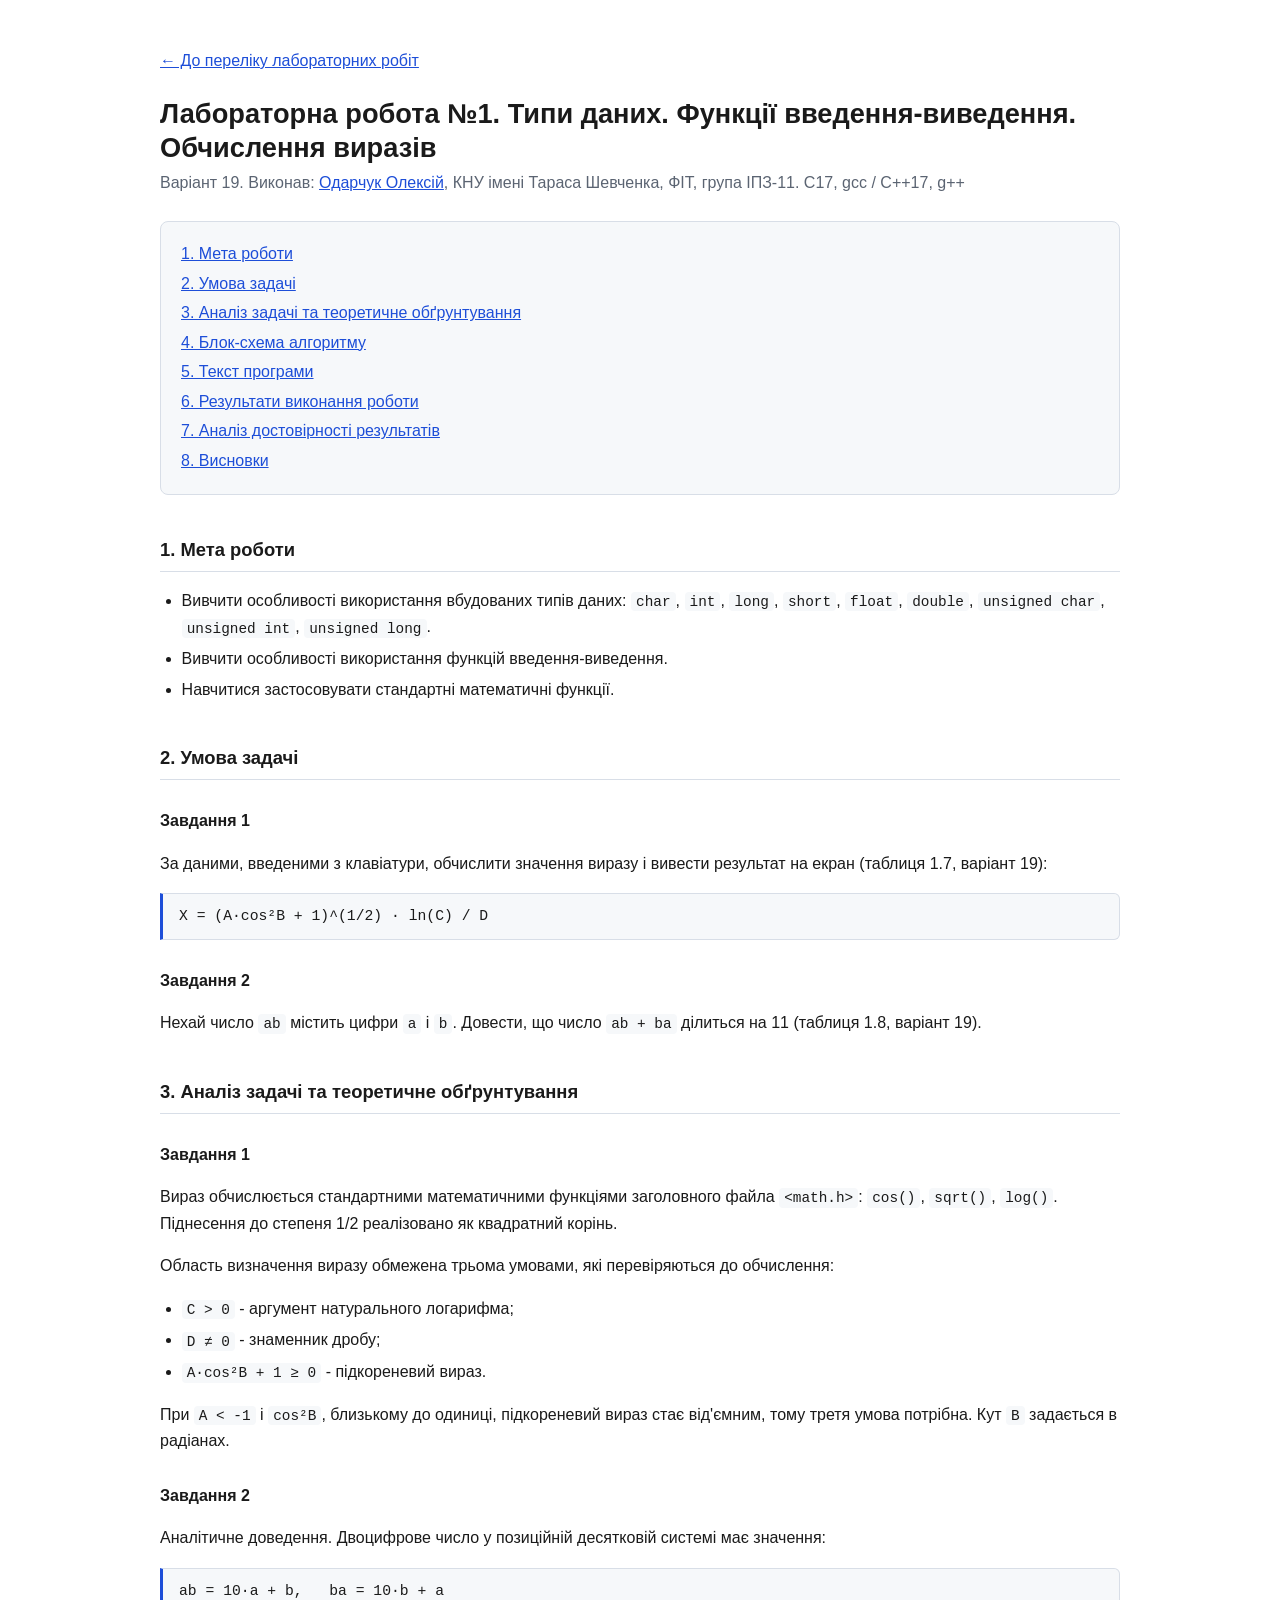
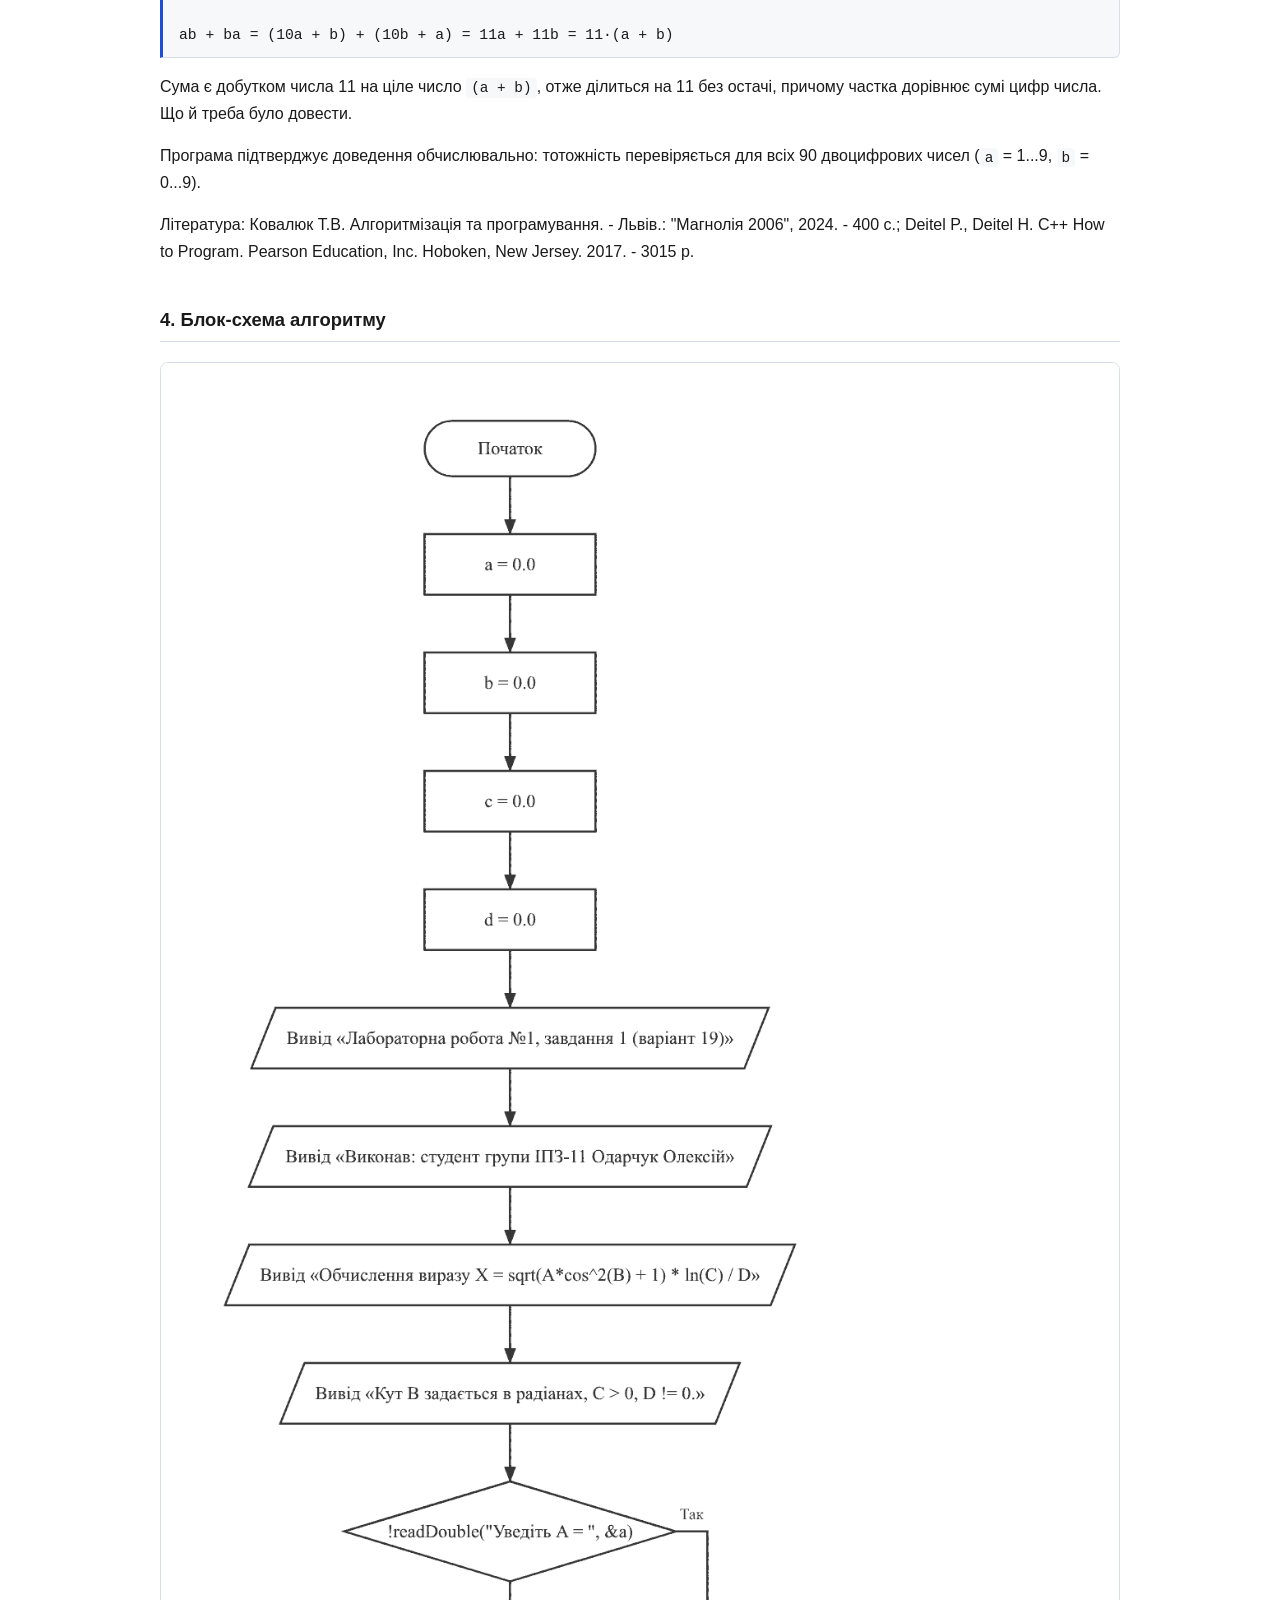
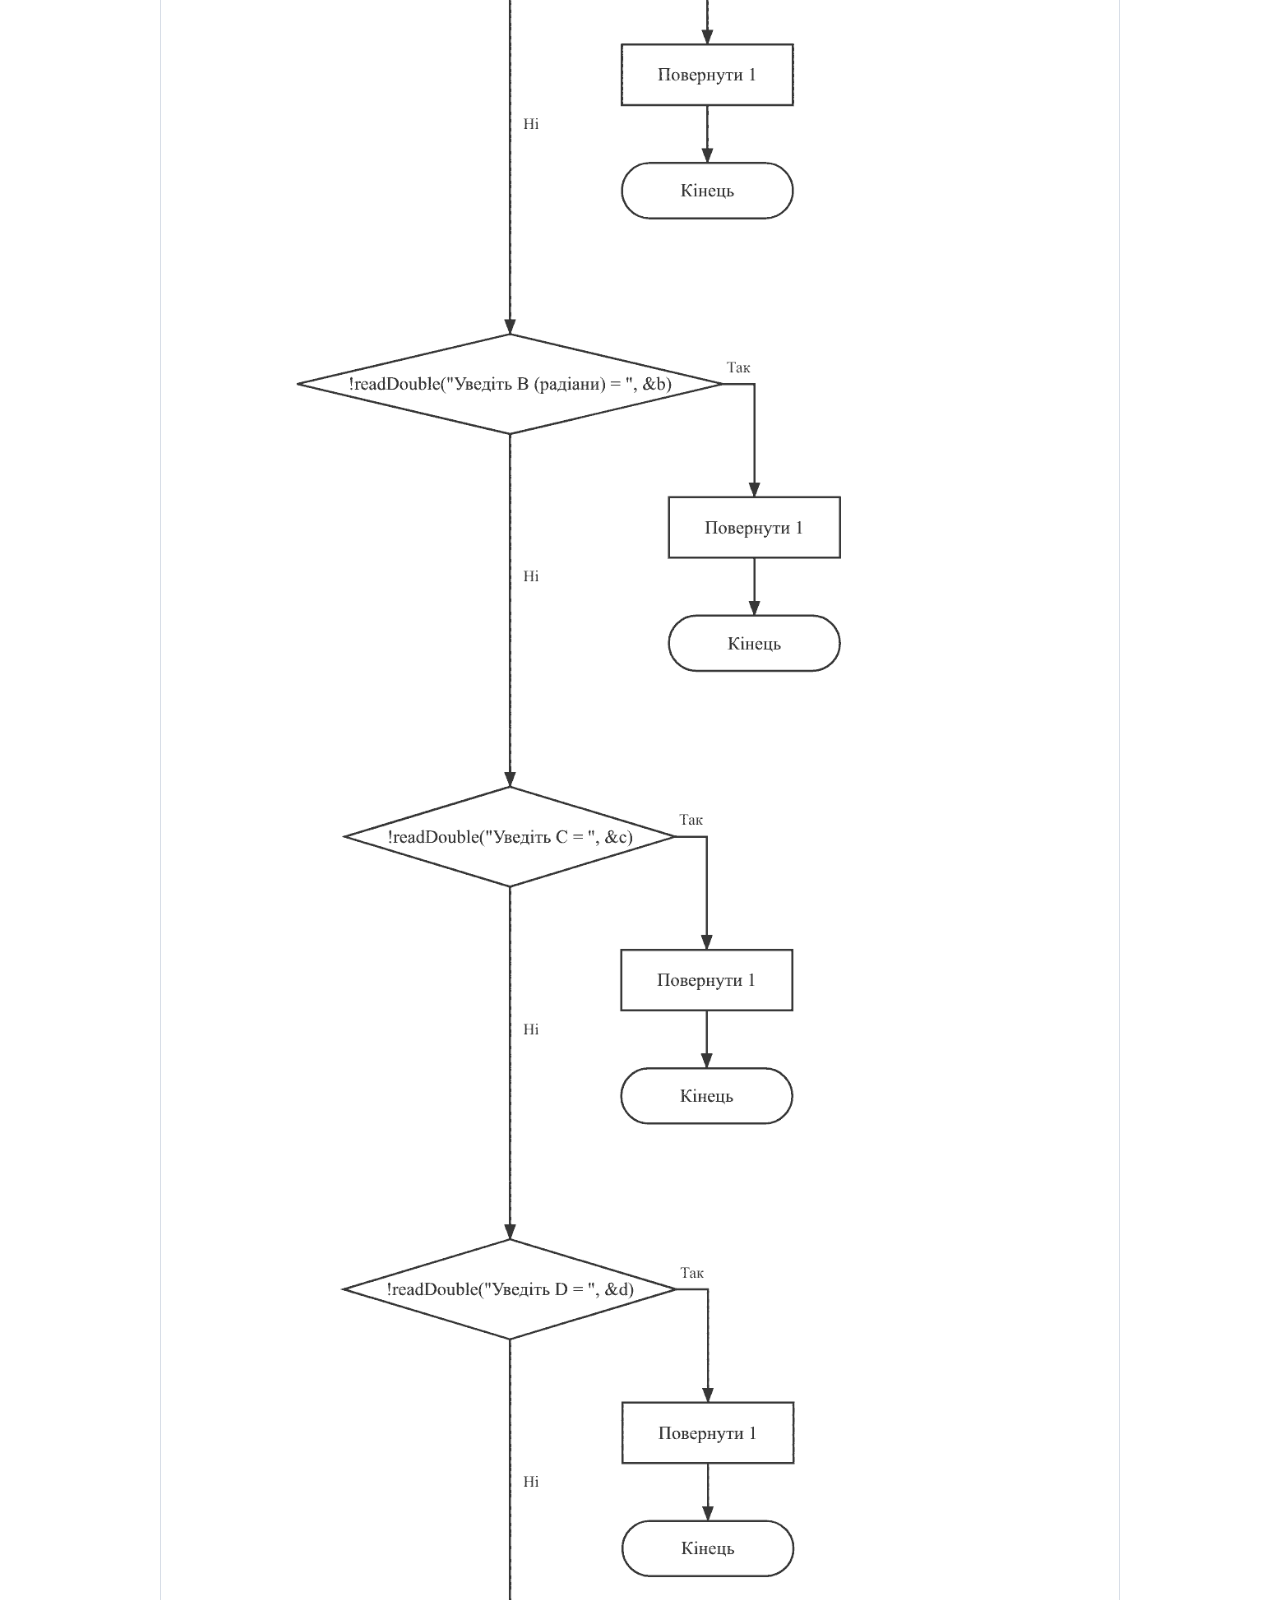
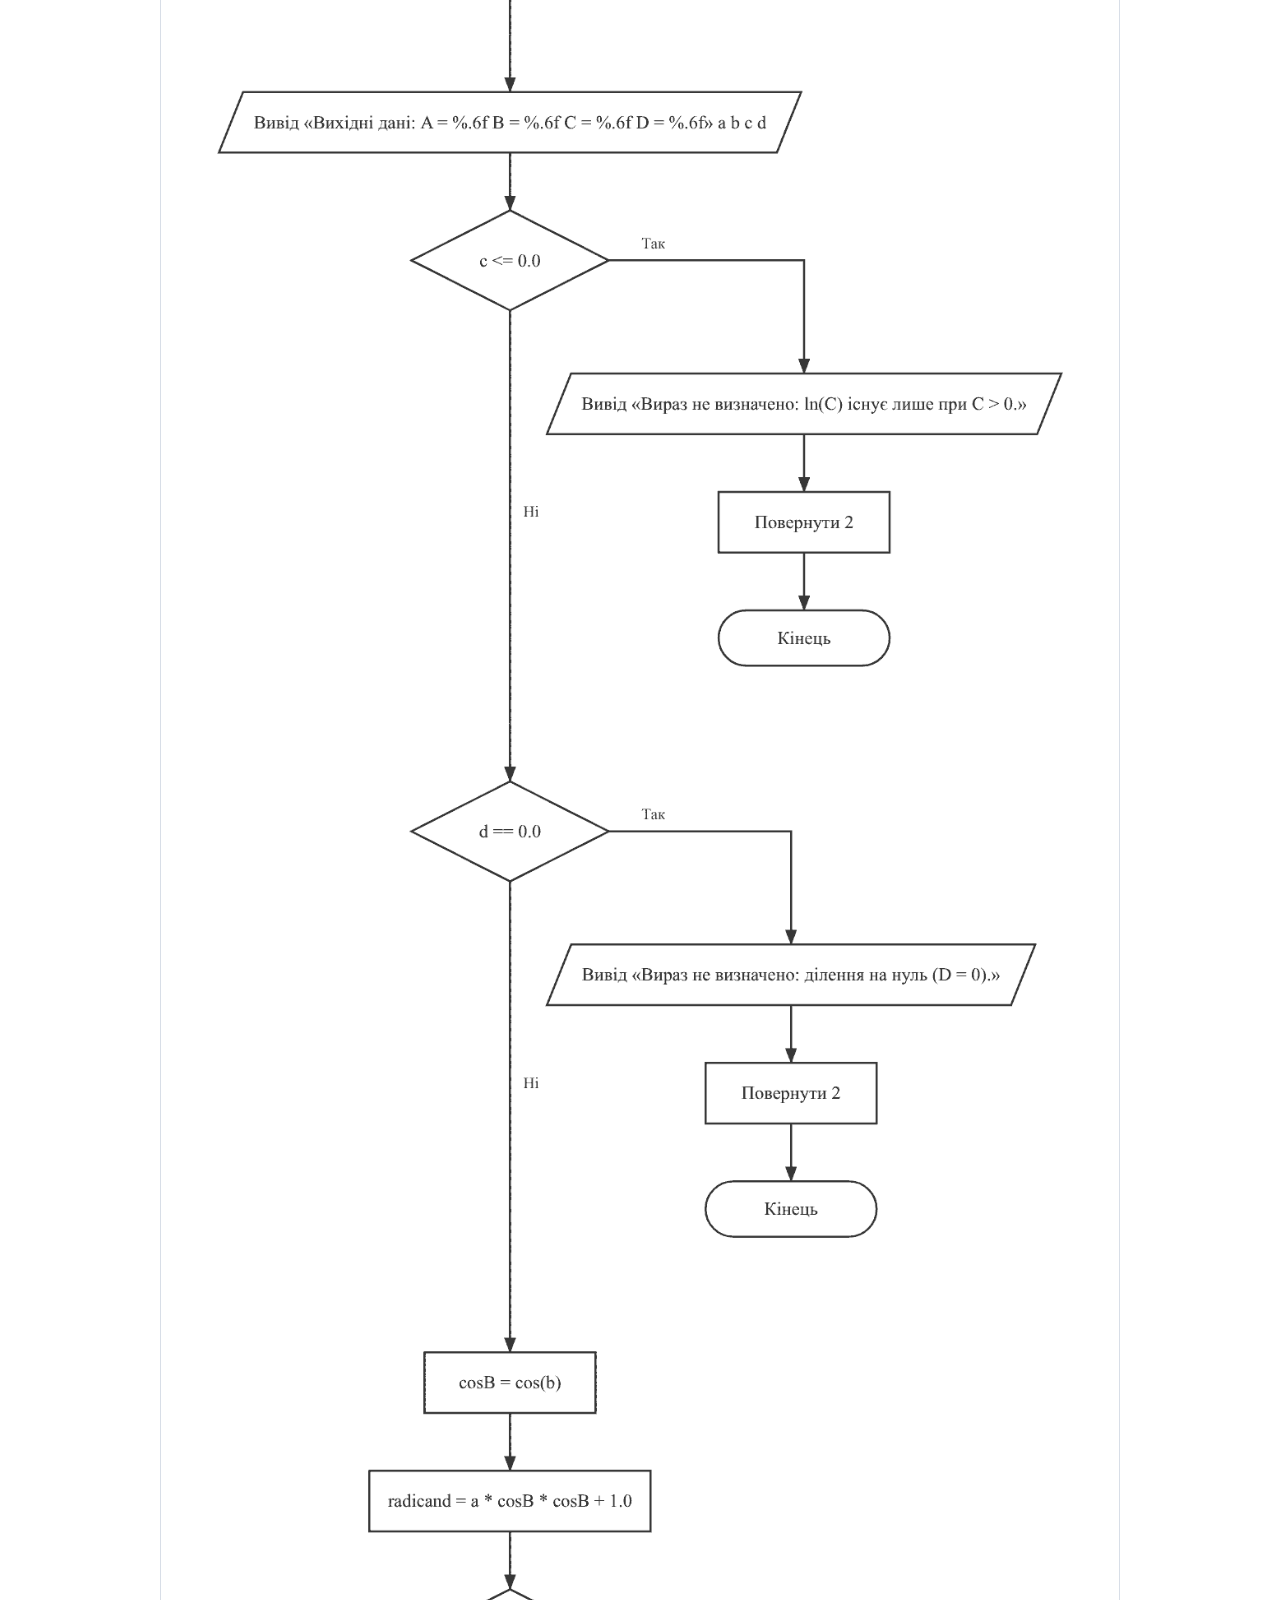
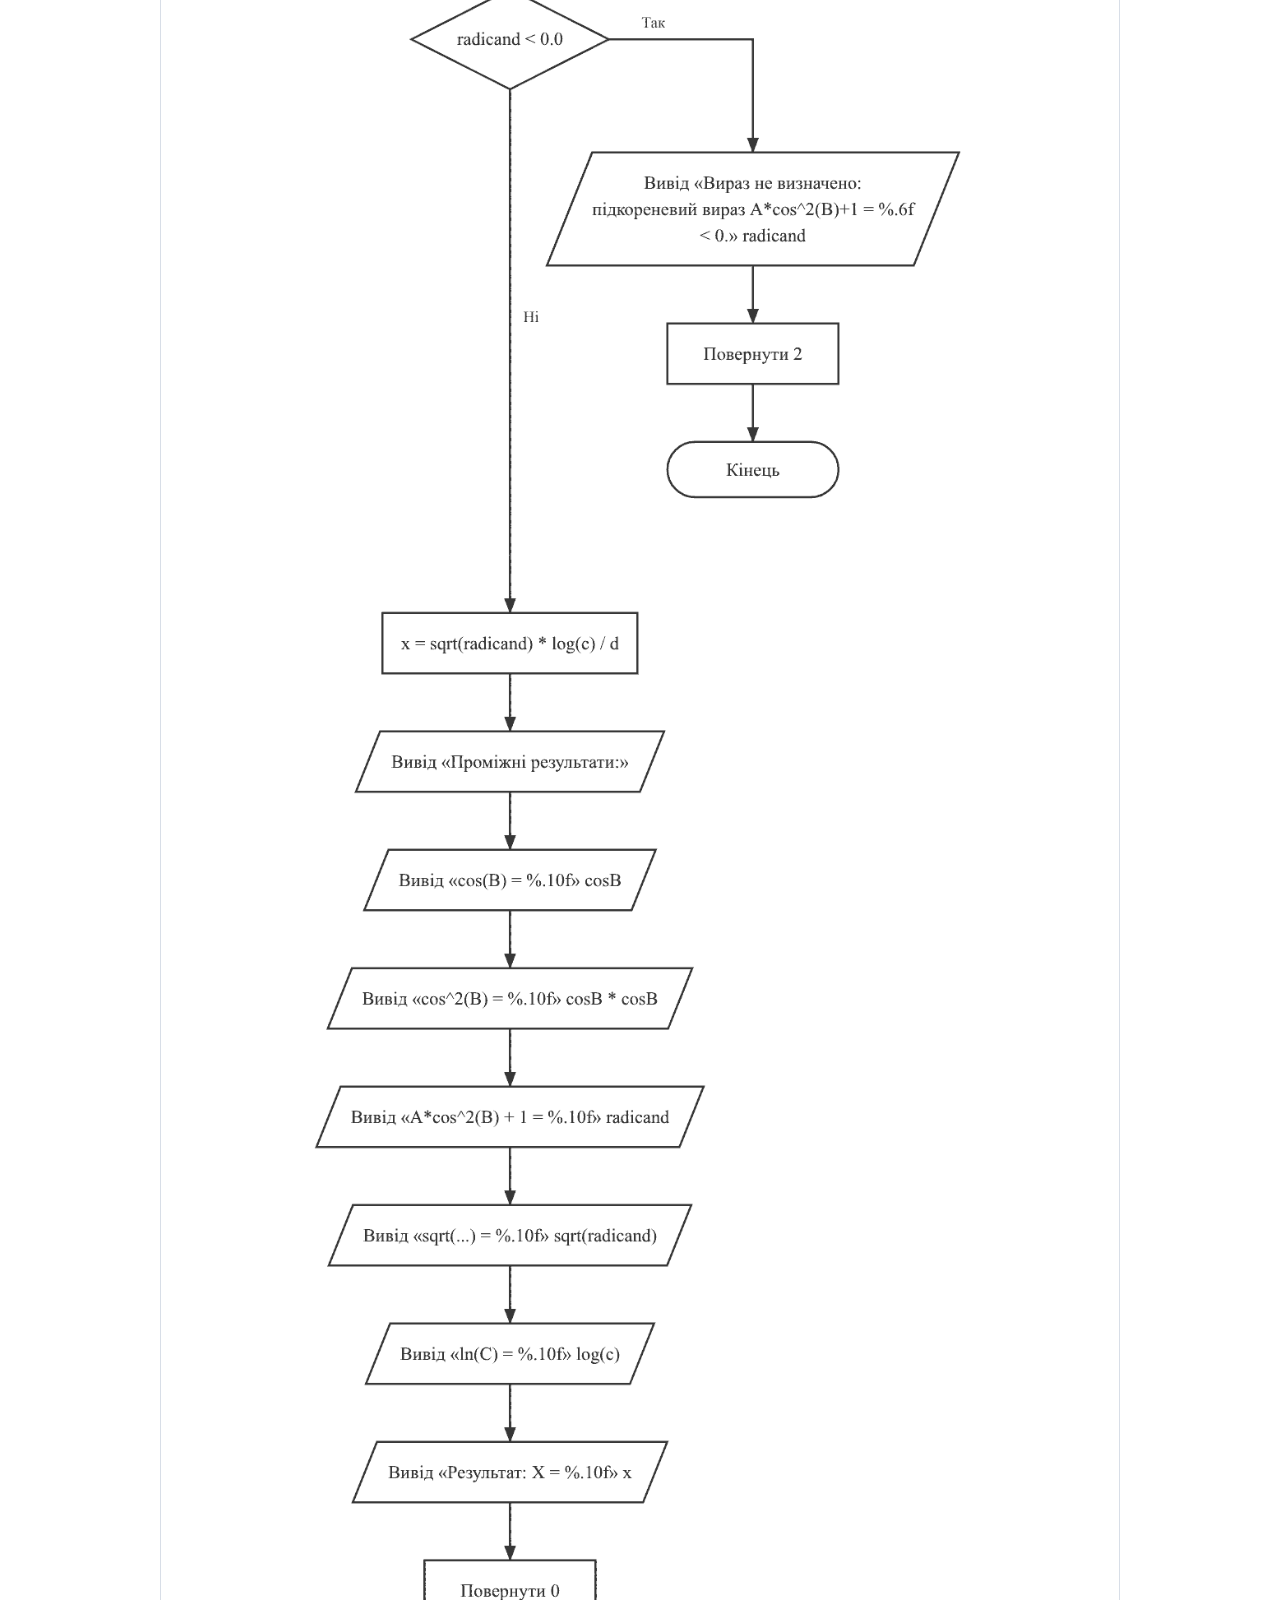
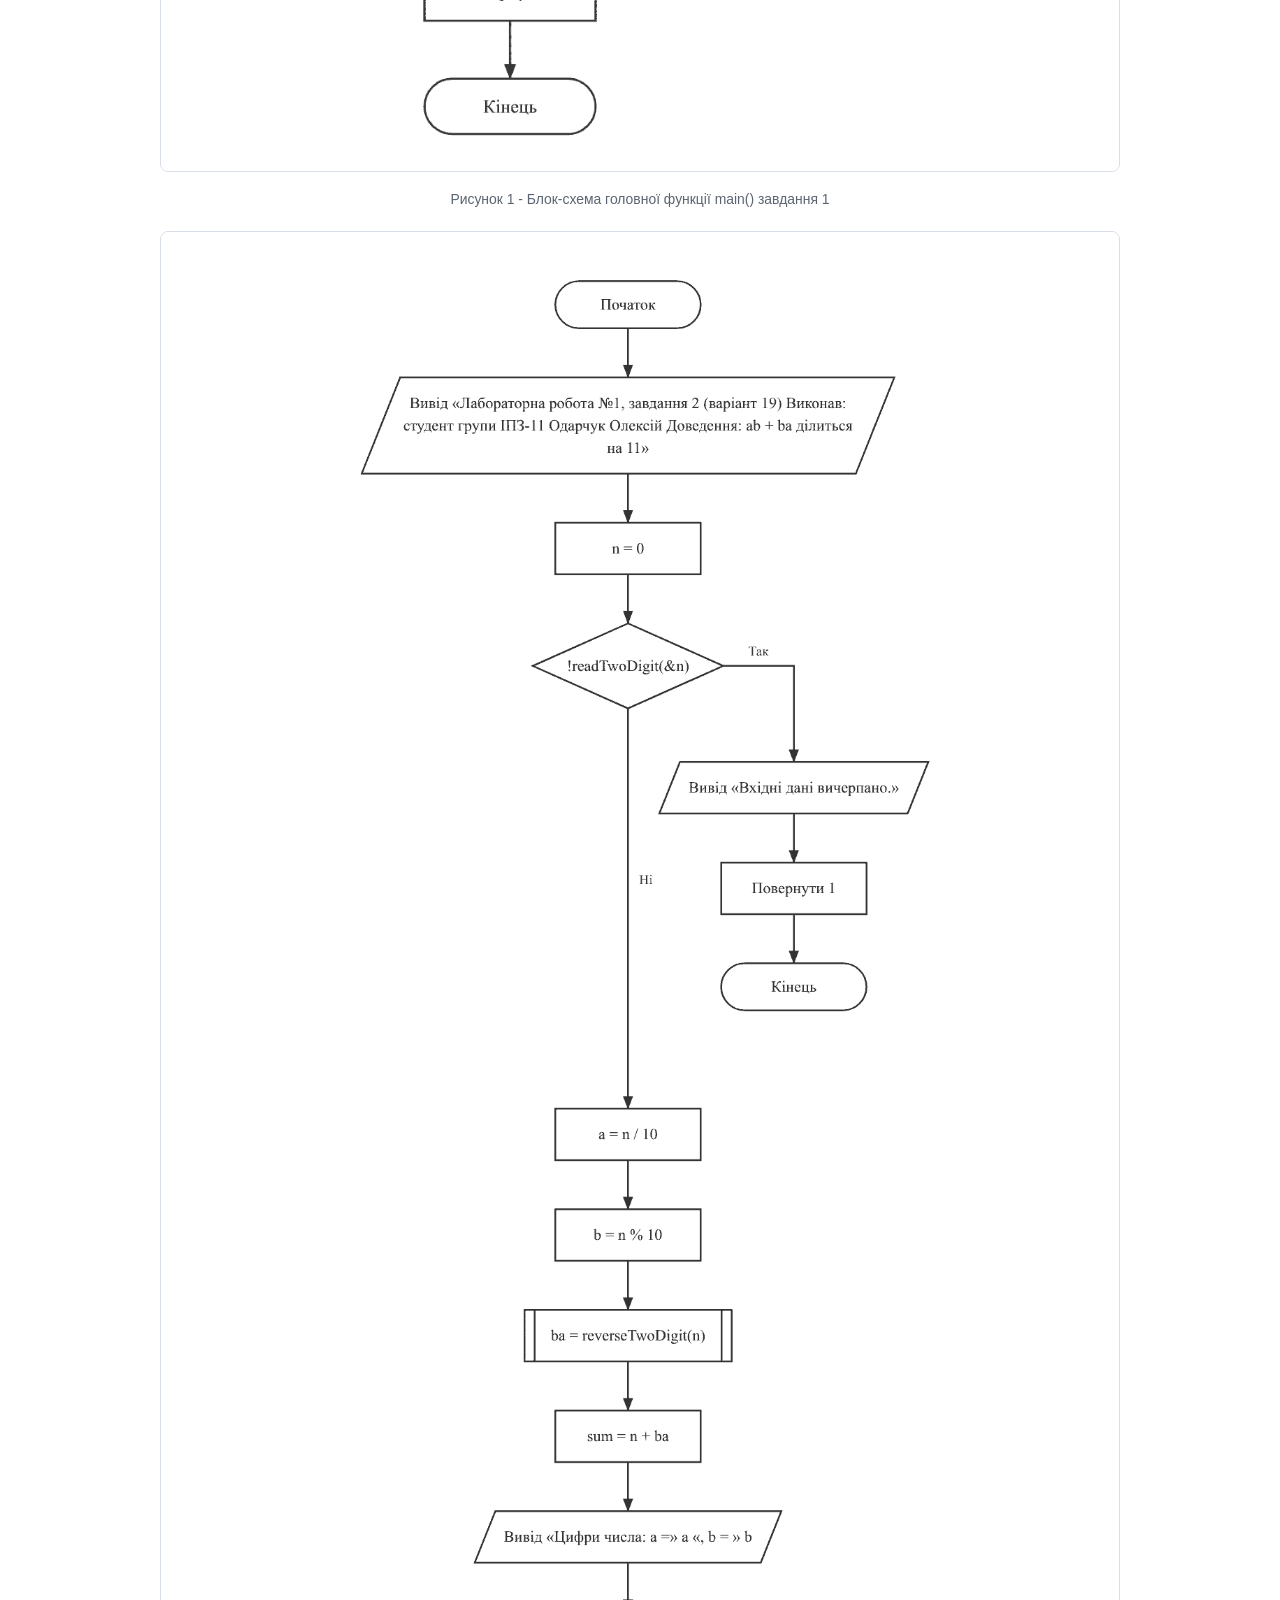
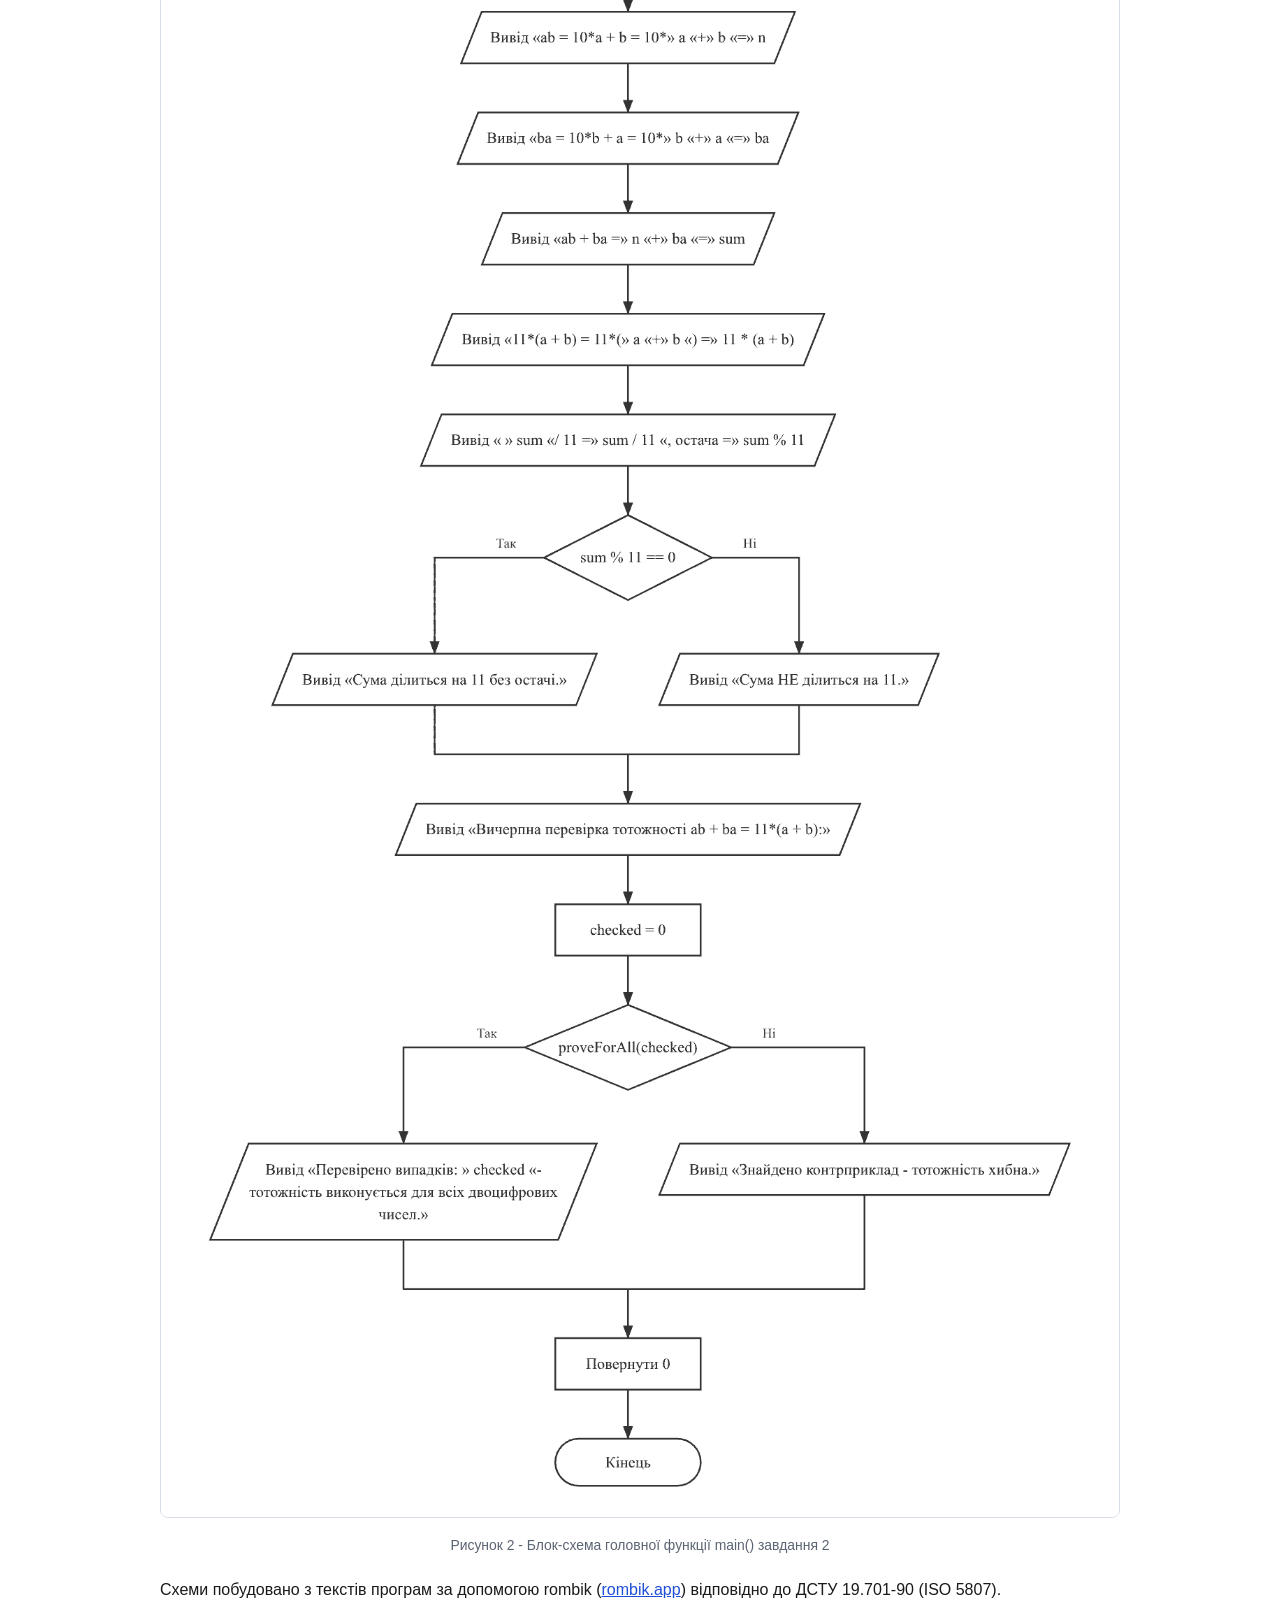
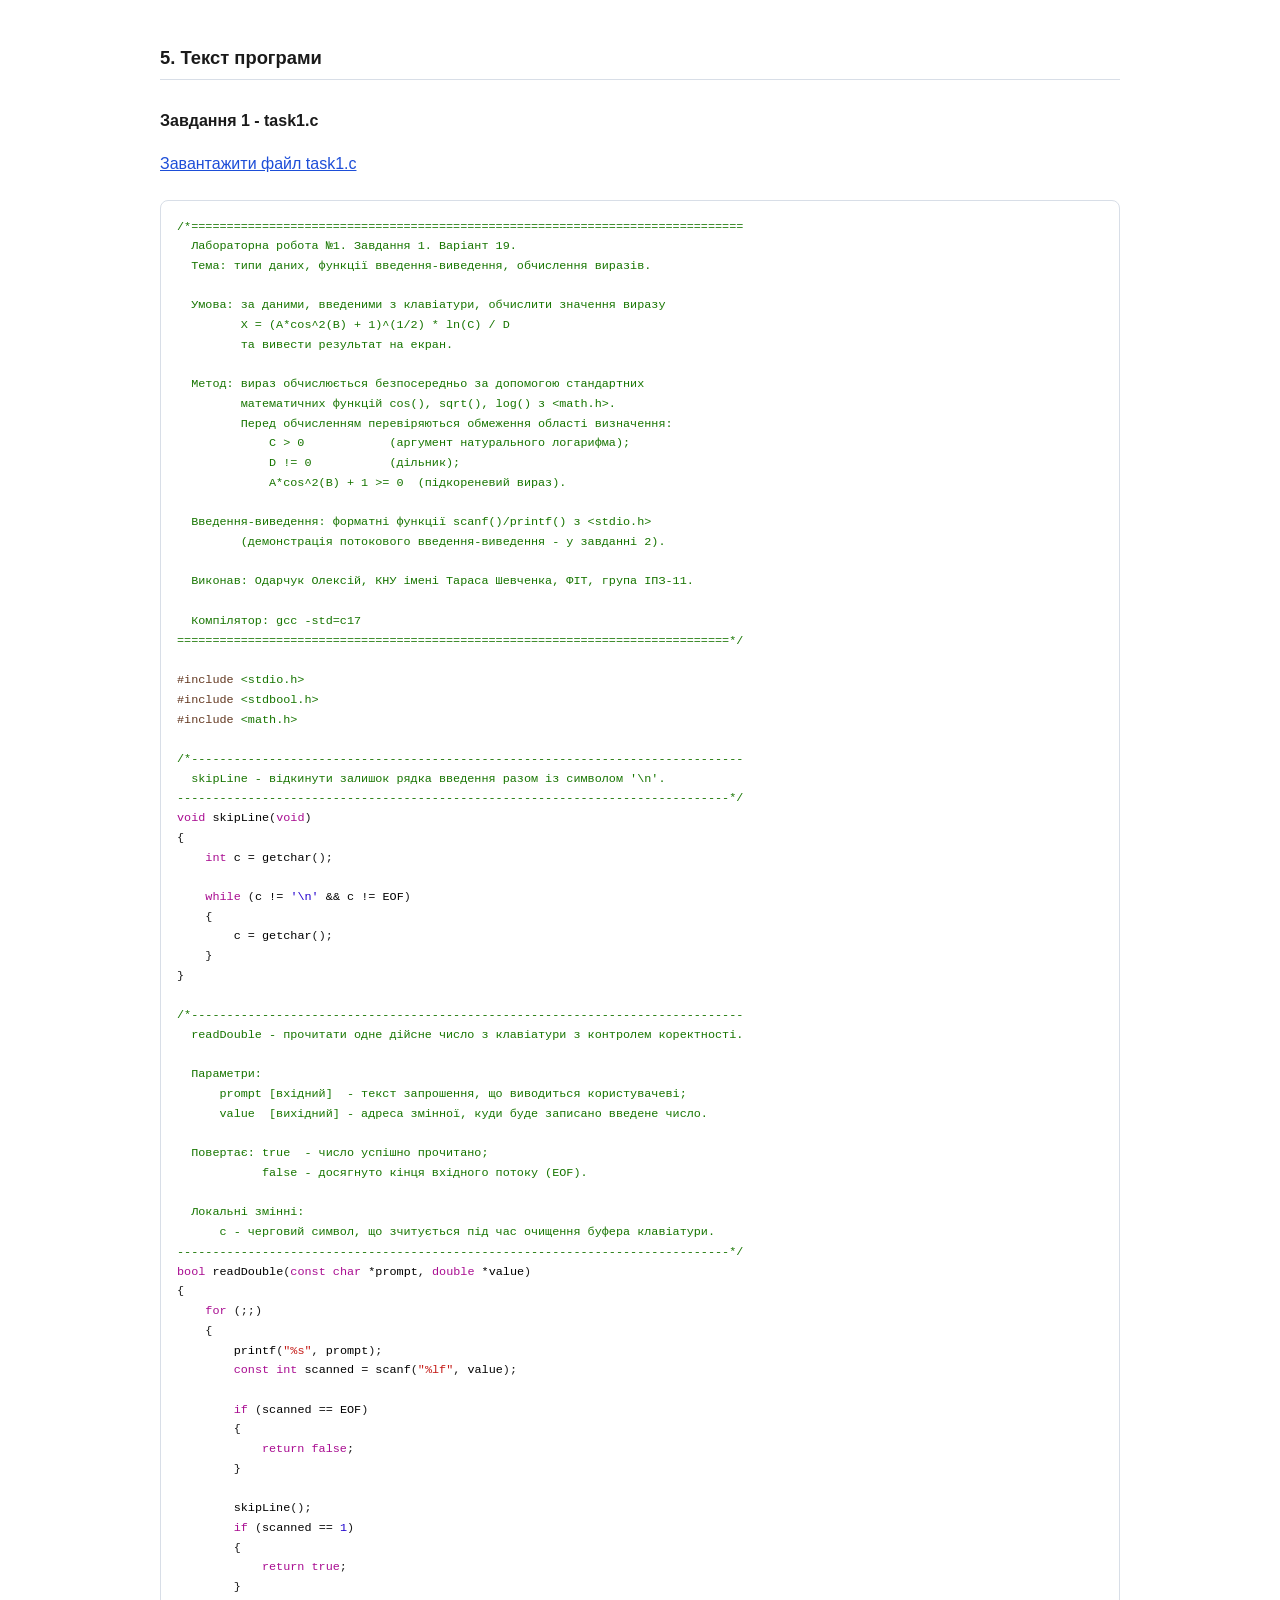
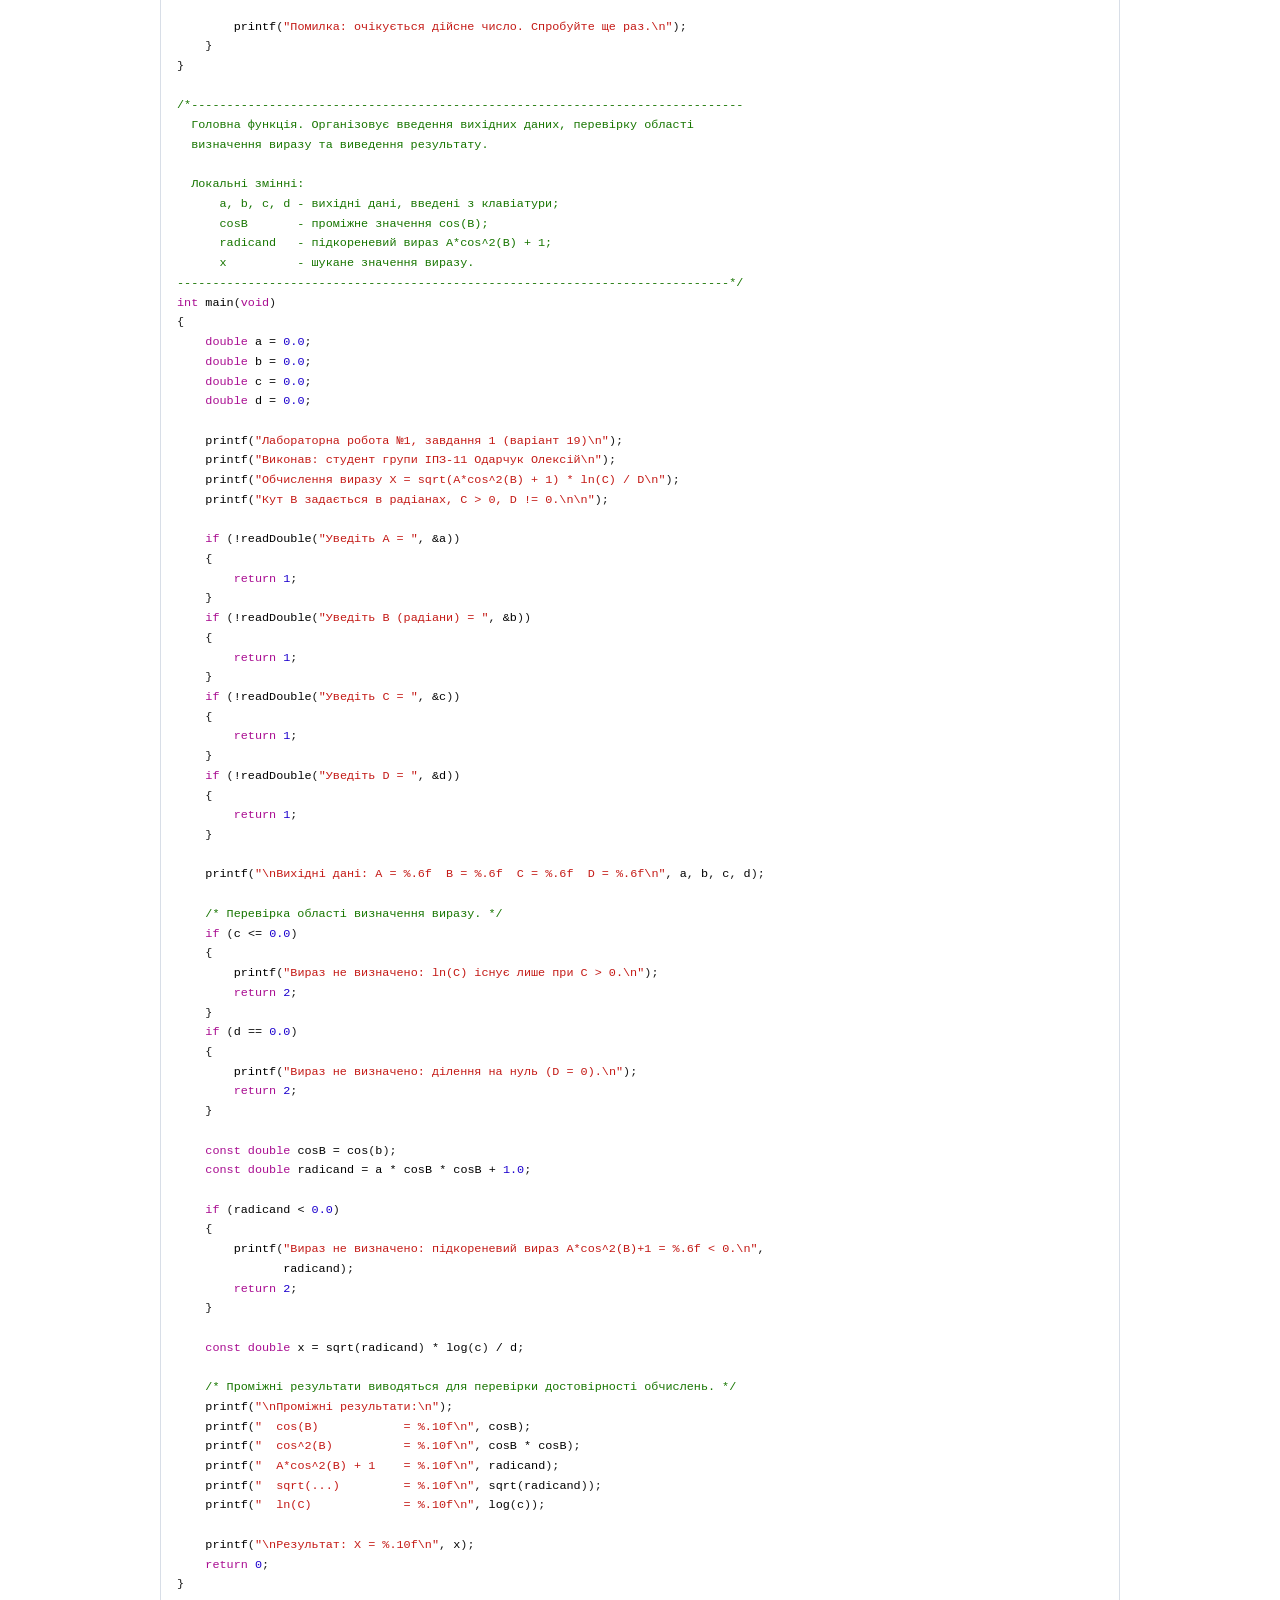
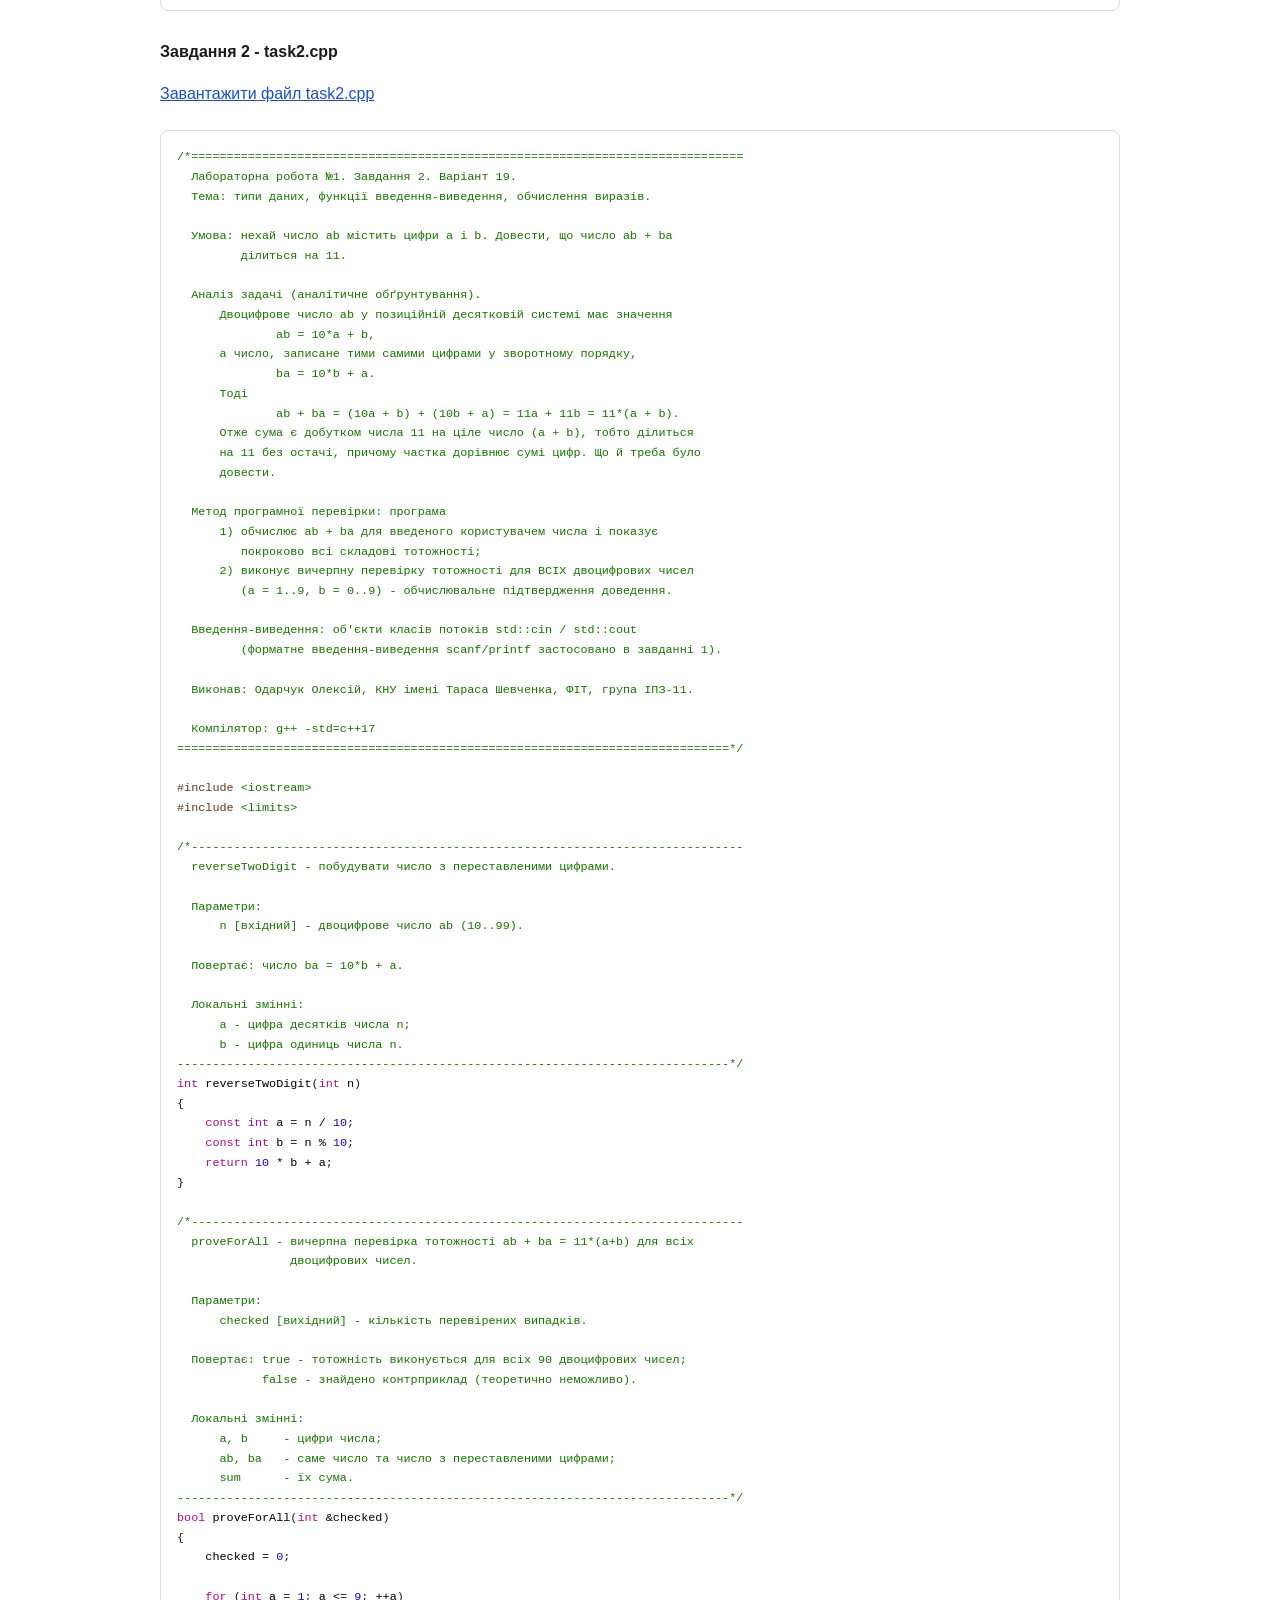
==== Lab1/report.html @ c1be0959 "Лабораторні роботи з основ програмування. Варіант 19" ====
<!doctype html>
<html lang="uk">
  <head>
    <meta charset="utf-8" />
    <meta name="viewport" content="width=device-width,initial-scale=1" />
    <title>Лабораторна робота №1. Типи даних. Функції введення-виведення. Обчислення виразів</title>
    <link rel="stylesheet" href="../report.css" />
  </head>

  <body>
    <main>
      <p class="files"><a href="../index.html">← До переліку лабораторних робіт</a></p>

      <h1>Лабораторна робота №1. Типи даних. Функції введення-виведення. Обчислення виразів</h1>
      <p class="sub">
        Варіант 19. Виконав: <a href="https://ishawyha.dev">Одарчук Олексій</a>, КНУ імені Тараса
        Шевченка, ФІТ, група ІПЗ-11. C17, gcc / C++17, g++
      </p>

      <nav class="toc">
        <ul>
          <li><a href="#s-goal">1. Мета роботи</a></li>
          <li><a href="#s-task">2. Умова задачі</a></li>
          <li><a href="#s-analysis">3. Аналіз задачі та теоретичне обґрунтування</a></li>
          <li><a href="#s-flowchart">4. Блок-схема алгоритму</a></li>
          <li><a href="#s-code">5. Текст програми</a></li>
          <li><a href="#s-results">6. Результати виконання роботи</a></li>
          <li><a href="#s-validation">7. Аналіз достовірності результатів</a></li>
          <li><a href="#s-conclusions">8. Висновки</a></li>
        </ul>
      </nav>

      <section id="s-goal">
        <h2>1. Мета роботи</h2>
        <ul>
          <li>
            Вивчити особливості використання вбудованих типів даних: <code>char</code>,
            <code>int</code>, <code>long</code>, <code>short</code>, <code>float</code>,
            <code>double</code>, <code>unsigned char</code>, <code>unsigned int</code>,
            <code>unsigned long</code>.
          </li>
          <li>Вивчити особливості використання функцій введення-виведення.</li>
          <li>Навчитися застосовувати стандартні математичні функції.</li>
        </ul>
      </section>

      <section id="s-task">
        <h2>2. Умова задачі</h2>
        <h3>Завдання 1</h3>
        <p>
          За даними, введеними з клавіатури, обчислити значення виразу і вивести результат на екран
          (таблиця 1.7, варіант 19):
        </p>
        <pre class="formula">X = (A·cos²B + 1)^(1/2) · ln(C) / D</pre>
        <h3>Завдання 2</h3>
        <p>
          Нехай число <code>ab</code> містить цифри <code>a</code> і <code>b</code>. Довести, що
          число <code>ab + ba</code> ділиться на 11 (таблиця 1.8, варіант 19).
        </p>
      </section>

      <section id="s-analysis">
        <h2>3. Аналіз задачі та теоретичне обґрунтування</h2>
        <h3>Завдання 1</h3>
        <p>
          Вираз обчислюється стандартними математичними функціями заголовного файла
          <code>&lt;math.h&gt;</code>: <code>cos()</code>, <code>sqrt()</code>, <code>log()</code>.
          Піднесення до степеня 1/2 реалізовано як квадратний корінь.
        </p>
        <p>Область визначення виразу обмежена трьома умовами, які перевіряються до обчислення:</p>
        <ul>
          <li><code>C &gt; 0</code> - аргумент натурального логарифма;</li>
          <li><code>D ≠ 0</code> - знаменник дробу;</li>
          <li><code>A·cos²B + 1 ≥ 0</code> - підкореневий вираз.</li>
        </ul>
        <p>
          При <code>A &lt; -1</code> і <code>cos²B</code>, близькому до одиниці, підкореневий вираз
          стає від'ємним, тому третя умова потрібна. Кут <code>B</code> задається в радіанах.
        </p>
        <h3>Завдання 2</h3>
        <p>Аналітичне доведення. Двоцифрове число у позиційній десятковій системі має значення:</p>
        <pre class="formula">
ab = 10·a + b,   ba = 10·b + a

ab + ba = (10a + b) + (10b + a) = 11a + 11b = 11·(a + b)</pre>
        <p>
          Сума є добутком числа 11 на ціле число <code>(a + b)</code>, отже ділиться на 11 без
          остачі, причому частка дорівнює сумі цифр числа. Що й треба було довести.
        </p>
        <p>
          Програма підтверджує доведення обчислювально: тотожність перевіряється для всіх 90
          двоцифрових чисел (<code>a</code> = 1...9, <code>b</code> = 0...9).
        </p>
        <p>
          Література: Ковалюк Т.В. Алгоритмізація та програмування. - Львів.: "Магнолія 2006", 2024.
          - 400 с.; Deitel P., Deitel H. C++ How to Program. Pearson Education, Inc. Hoboken, New
          Jersey. 2017. - 3015 p.
        </p>
      </section>

      <section id="s-flowchart">
        <h2>4. Блок-схема алгоритму</h2>
        <figure>
          <img
            src="flowcharts/task1_algorithm.png"
            alt="Рисунок 1 - Блок-схема головної функції main() завдання 1"
          />
          <figcaption>Рисунок 1 - Блок-схема головної функції main() завдання 1</figcaption>
        </figure>
        <figure>
          <img
            src="flowcharts/task2_algorithm.png"
            alt="Рисунок 2 - Блок-схема головної функції main() завдання 2"
          />
          <figcaption>Рисунок 2 - Блок-схема головної функції main() завдання 2</figcaption>
        </figure>
        <p>
          Схеми побудовано з текстів програм за допомогою rombik (<a href="https://rombik.app"
            >rombik.app</a
          >) відповідно до ДСТУ 19.701-90 (ISO 5807).
        </p>
      </section>

      <section id="s-code">
        <h2>5. Текст програми</h2>
        <h3>Завдання 1 - task1.c</h3>
        <p class="files"><a href="task1.c" download>Завантажити файл task1.c</a></p>
        <pre
          class="code"
        ><code><span class="cm">/*==============================================================================</span>
<span class="cm">  Лабораторна робота №1. Завдання 1. Варіант 19.</span>
<span class="cm">  Тема: типи даних, функції введення-виведення, обчислення виразів.</span>

<span class="cm">  Умова: за даними, введеними з клавіатури, обчислити значення виразу</span>
<span class="cm">         X = (A*cos^2(B) + 1)^(1/2) * ln(C) / D</span>
<span class="cm">         та вивести результат на екран.</span>

<span class="cm">  Метод: вираз обчислюється безпосередньо за допомогою стандартних</span>
<span class="cm">         математичних функцій cos(), sqrt(), log() з &lt;math.h&gt;.</span>
<span class="cm">         Перед обчисленням перевіряються обмеження області визначення:</span>
<span class="cm">             C &gt; 0            (аргумент натурального логарифма);</span>
<span class="cm">             D != 0           (дільник);</span>
<span class="cm">             A*cos^2(B) + 1 &gt;= 0  (підкореневий вираз).</span>

<span class="cm">  Введення-виведення: форматні функції scanf()/printf() з &lt;stdio.h&gt;</span>
<span class="cm">         (демонстрація потокового введення-виведення - у завданні 2).</span>

<span class="cm">  Виконав: Одарчук Олексій, КНУ імені Тараса Шевченка, ФІТ, група ІПЗ-11.</span>

<span class="cm">  Компілятор: gcc -std=c17</span>
<span class="cm">==============================================================================*/</span>

<span class="cp">#include</span><span class="w"> </span><span class="cpf">&lt;stdio.h&gt;</span>
<span class="cp">#include</span><span class="w"> </span><span class="cpf">&lt;stdbool.h&gt;</span>
<span class="cp">#include</span><span class="w"> </span><span class="cpf">&lt;math.h&gt;</span>

<span class="cm">/*------------------------------------------------------------------------------</span>
<span class="cm">  skipLine - відкинути залишок рядка введення разом із символом '\n'.</span>
<span class="cm">------------------------------------------------------------------------------*/</span>
<span class="kt">void</span><span class="w"> </span><span class="nf">skipLine</span><span class="p">(</span><span class="kt">void</span><span class="p">)</span>
<span class="p">{</span>
<span class="w">    </span><span class="kt">int</span><span class="w"> </span><span class="n">c</span><span class="w"> </span><span class="o">=</span><span class="w"> </span><span class="n">getchar</span><span class="p">();</span>

<span class="w">    </span><span class="k">while</span><span class="w"> </span><span class="p">(</span><span class="n">c</span><span class="w"> </span><span class="o">!=</span><span class="w"> </span><span class="sc">'\n'</span><span class="w"> </span><span class="o">&amp;&amp;</span><span class="w"> </span><span class="n">c</span><span class="w"> </span><span class="o">!=</span><span class="w"> </span><span class="n">EOF</span><span class="p">)</span>
<span class="w">    </span><span class="p">{</span>
<span class="w">        </span><span class="n">c</span><span class="w"> </span><span class="o">=</span><span class="w"> </span><span class="n">getchar</span><span class="p">();</span>
<span class="w">    </span><span class="p">}</span>
<span class="p">}</span>

<span class="cm">/*------------------------------------------------------------------------------</span>
<span class="cm">  readDouble - прочитати одне дійсне число з клавіатури з контролем коректності.</span>

<span class="cm">  Параметри:</span>
<span class="cm">      prompt [вхідний]  - текст запрошення, що виводиться користувачеві;</span>
<span class="cm">      value  [вихідний] - адреса змінної, куди буде записано введене число.</span>

<span class="cm">  Повертає: true  - число успішно прочитано;</span>
<span class="cm">            false - досягнуто кінця вхідного потоку (EOF).</span>

<span class="cm">  Локальні змінні:</span>
<span class="cm">      c - черговий символ, що зчитується під час очищення буфера клавіатури.</span>
<span class="cm">------------------------------------------------------------------------------*/</span>
<span class="kt">bool</span><span class="w"> </span><span class="nf">readDouble</span><span class="p">(</span><span class="k">const</span><span class="w"> </span><span class="kt">char</span><span class="w"> </span><span class="o">*</span><span class="n">prompt</span><span class="p">,</span><span class="w"> </span><span class="kt">double</span><span class="w"> </span><span class="o">*</span><span class="n">value</span><span class="p">)</span>
<span class="p">{</span>
<span class="w">    </span><span class="k">for</span><span class="w"> </span><span class="p">(;;)</span>
<span class="w">    </span><span class="p">{</span>
<span class="w">        </span><span class="n">printf</span><span class="p">(</span><span class="s">"%s"</span><span class="p">,</span><span class="w"> </span><span class="n">prompt</span><span class="p">);</span>
<span class="w">        </span><span class="k">const</span><span class="w"> </span><span class="kt">int</span><span class="w"> </span><span class="n">scanned</span><span class="w"> </span><span class="o">=</span><span class="w"> </span><span class="n">scanf</span><span class="p">(</span><span class="s">"%lf"</span><span class="p">,</span><span class="w"> </span><span class="n">value</span><span class="p">);</span>

<span class="w">        </span><span class="k">if</span><span class="w"> </span><span class="p">(</span><span class="n">scanned</span><span class="w"> </span><span class="o">==</span><span class="w"> </span><span class="n">EOF</span><span class="p">)</span>
<span class="w">        </span><span class="p">{</span>
<span class="w">            </span><span class="k">return</span><span class="w"> </span><span class="nb">false</span><span class="p">;</span>
<span class="w">        </span><span class="p">}</span>

<span class="w">        </span><span class="n">skipLine</span><span class="p">();</span>
<span class="w">        </span><span class="k">if</span><span class="w"> </span><span class="p">(</span><span class="n">scanned</span><span class="w"> </span><span class="o">==</span><span class="w"> </span><span class="mi">1</span><span class="p">)</span>
<span class="w">        </span><span class="p">{</span>
<span class="w">            </span><span class="k">return</span><span class="w"> </span><span class="nb">true</span><span class="p">;</span>
<span class="w">        </span><span class="p">}</span>

<span class="w">        </span><span class="n">printf</span><span class="p">(</span><span class="s">"Помилка: очікується дійсне число. Спробуйте ще раз.</span><span class="se">\n</span><span class="s">"</span><span class="p">);</span>
<span class="w">    </span><span class="p">}</span>
<span class="p">}</span>

<span class="cm">/*------------------------------------------------------------------------------</span>
<span class="cm">  Головна функція. Організовує введення вихідних даних, перевірку області</span>
<span class="cm">  визначення виразу та виведення результату.</span>

<span class="cm">  Локальні змінні:</span>
<span class="cm">      a, b, c, d - вихідні дані, введені з клавіатури;</span>
<span class="cm">      cosB       - проміжне значення cos(B);</span>
<span class="cm">      radicand   - підкореневий вираз A*cos^2(B) + 1;</span>
<span class="cm">      x          - шукане значення виразу.</span>
<span class="cm">------------------------------------------------------------------------------*/</span>
<span class="kt">int</span><span class="w"> </span><span class="nf">main</span><span class="p">(</span><span class="kt">void</span><span class="p">)</span>
<span class="p">{</span>
<span class="w">    </span><span class="kt">double</span><span class="w"> </span><span class="n">a</span><span class="w"> </span><span class="o">=</span><span class="w"> </span><span class="mf">0.0</span><span class="p">;</span>
<span class="w">    </span><span class="kt">double</span><span class="w"> </span><span class="n">b</span><span class="w"> </span><span class="o">=</span><span class="w"> </span><span class="mf">0.0</span><span class="p">;</span>
<span class="w">    </span><span class="kt">double</span><span class="w"> </span><span class="n">c</span><span class="w"> </span><span class="o">=</span><span class="w"> </span><span class="mf">0.0</span><span class="p">;</span>
<span class="w">    </span><span class="kt">double</span><span class="w"> </span><span class="n">d</span><span class="w"> </span><span class="o">=</span><span class="w"> </span><span class="mf">0.0</span><span class="p">;</span>

<span class="w">    </span><span class="n">printf</span><span class="p">(</span><span class="s">"Лабораторна робота №1, завдання 1 (варіант 19)</span><span class="se">\n</span><span class="s">"</span><span class="p">);</span>
<span class="w">    </span><span class="n">printf</span><span class="p">(</span><span class="s">"Виконав: студент групи ІПЗ-11 Одарчук Олексій</span><span class="se">\n</span><span class="s">"</span><span class="p">);</span>
<span class="w">    </span><span class="n">printf</span><span class="p">(</span><span class="s">"Обчислення виразу X = sqrt(A*cos^2(B) + 1) * ln(C) / D</span><span class="se">\n</span><span class="s">"</span><span class="p">);</span>
<span class="w">    </span><span class="n">printf</span><span class="p">(</span><span class="s">"Кут B задається в радіанах, C &gt; 0, D != 0.</span><span class="se">\n\n</span><span class="s">"</span><span class="p">);</span>

<span class="w">    </span><span class="k">if</span><span class="w"> </span><span class="p">(</span><span class="o">!</span><span class="n">readDouble</span><span class="p">(</span><span class="s">"Уведіть A = "</span><span class="p">,</span><span class="w"> </span><span class="o">&amp;</span><span class="n">a</span><span class="p">))</span>
<span class="w">    </span><span class="p">{</span>
<span class="w">        </span><span class="k">return</span><span class="w"> </span><span class="mi">1</span><span class="p">;</span>
<span class="w">    </span><span class="p">}</span>
<span class="w">    </span><span class="k">if</span><span class="w"> </span><span class="p">(</span><span class="o">!</span><span class="n">readDouble</span><span class="p">(</span><span class="s">"Уведіть B (радіани) = "</span><span class="p">,</span><span class="w"> </span><span class="o">&amp;</span><span class="n">b</span><span class="p">))</span>
<span class="w">    </span><span class="p">{</span>
<span class="w">        </span><span class="k">return</span><span class="w"> </span><span class="mi">1</span><span class="p">;</span>
<span class="w">    </span><span class="p">}</span>
<span class="w">    </span><span class="k">if</span><span class="w"> </span><span class="p">(</span><span class="o">!</span><span class="n">readDouble</span><span class="p">(</span><span class="s">"Уведіть C = "</span><span class="p">,</span><span class="w"> </span><span class="o">&amp;</span><span class="n">c</span><span class="p">))</span>
<span class="w">    </span><span class="p">{</span>
<span class="w">        </span><span class="k">return</span><span class="w"> </span><span class="mi">1</span><span class="p">;</span>
<span class="w">    </span><span class="p">}</span>
<span class="w">    </span><span class="k">if</span><span class="w"> </span><span class="p">(</span><span class="o">!</span><span class="n">readDouble</span><span class="p">(</span><span class="s">"Уведіть D = "</span><span class="p">,</span><span class="w"> </span><span class="o">&amp;</span><span class="n">d</span><span class="p">))</span>
<span class="w">    </span><span class="p">{</span>
<span class="w">        </span><span class="k">return</span><span class="w"> </span><span class="mi">1</span><span class="p">;</span>
<span class="w">    </span><span class="p">}</span>

<span class="w">    </span><span class="n">printf</span><span class="p">(</span><span class="s">"</span><span class="se">\n</span><span class="s">Вихідні дані: A = %.6f  B = %.6f  C = %.6f  D = %.6f</span><span class="se">\n</span><span class="s">"</span><span class="p">,</span><span class="w"> </span><span class="n">a</span><span class="p">,</span><span class="w"> </span><span class="n">b</span><span class="p">,</span><span class="w"> </span><span class="n">c</span><span class="p">,</span><span class="w"> </span><span class="n">d</span><span class="p">);</span>

<span class="w">    </span><span class="cm">/* Перевірка області визначення виразу. */</span>
<span class="w">    </span><span class="k">if</span><span class="w"> </span><span class="p">(</span><span class="n">c</span><span class="w"> </span><span class="o">&lt;=</span><span class="w"> </span><span class="mf">0.0</span><span class="p">)</span>
<span class="w">    </span><span class="p">{</span>
<span class="w">        </span><span class="n">printf</span><span class="p">(</span><span class="s">"Вираз не визначено: ln(C) існує лише при C &gt; 0.</span><span class="se">\n</span><span class="s">"</span><span class="p">);</span>
<span class="w">        </span><span class="k">return</span><span class="w"> </span><span class="mi">2</span><span class="p">;</span>
<span class="w">    </span><span class="p">}</span>
<span class="w">    </span><span class="k">if</span><span class="w"> </span><span class="p">(</span><span class="n">d</span><span class="w"> </span><span class="o">==</span><span class="w"> </span><span class="mf">0.0</span><span class="p">)</span>
<span class="w">    </span><span class="p">{</span>
<span class="w">        </span><span class="n">printf</span><span class="p">(</span><span class="s">"Вираз не визначено: ділення на нуль (D = 0).</span><span class="se">\n</span><span class="s">"</span><span class="p">);</span>
<span class="w">        </span><span class="k">return</span><span class="w"> </span><span class="mi">2</span><span class="p">;</span>
<span class="w">    </span><span class="p">}</span>

<span class="w">    </span><span class="k">const</span><span class="w"> </span><span class="kt">double</span><span class="w"> </span><span class="n">cosB</span><span class="w"> </span><span class="o">=</span><span class="w"> </span><span class="n">cos</span><span class="p">(</span><span class="n">b</span><span class="p">);</span>
<span class="w">    </span><span class="k">const</span><span class="w"> </span><span class="kt">double</span><span class="w"> </span><span class="n">radicand</span><span class="w"> </span><span class="o">=</span><span class="w"> </span><span class="n">a</span><span class="w"> </span><span class="o">*</span><span class="w"> </span><span class="n">cosB</span><span class="w"> </span><span class="o">*</span><span class="w"> </span><span class="n">cosB</span><span class="w"> </span><span class="o">+</span><span class="w"> </span><span class="mf">1.0</span><span class="p">;</span>

<span class="w">    </span><span class="k">if</span><span class="w"> </span><span class="p">(</span><span class="n">radicand</span><span class="w"> </span><span class="o">&lt;</span><span class="w"> </span><span class="mf">0.0</span><span class="p">)</span>
<span class="w">    </span><span class="p">{</span>
<span class="w">        </span><span class="n">printf</span><span class="p">(</span><span class="s">"Вираз не визначено: підкореневий вираз A*cos^2(B)+1 = %.6f &lt; 0.</span><span class="se">\n</span><span class="s">"</span><span class="p">,</span>
<span class="w">               </span><span class="n">radicand</span><span class="p">);</span>
<span class="w">        </span><span class="k">return</span><span class="w"> </span><span class="mi">2</span><span class="p">;</span>
<span class="w">    </span><span class="p">}</span>

<span class="w">    </span><span class="k">const</span><span class="w"> </span><span class="kt">double</span><span class="w"> </span><span class="n">x</span><span class="w"> </span><span class="o">=</span><span class="w"> </span><span class="n">sqrt</span><span class="p">(</span><span class="n">radicand</span><span class="p">)</span><span class="w"> </span><span class="o">*</span><span class="w"> </span><span class="n">log</span><span class="p">(</span><span class="n">c</span><span class="p">)</span><span class="w"> </span><span class="o">/</span><span class="w"> </span><span class="n">d</span><span class="p">;</span>

<span class="w">    </span><span class="cm">/* Проміжні результати виводяться для перевірки достовірності обчислень. */</span>
<span class="w">    </span><span class="n">printf</span><span class="p">(</span><span class="s">"</span><span class="se">\n</span><span class="s">Проміжні результати:</span><span class="se">\n</span><span class="s">"</span><span class="p">);</span>
<span class="w">    </span><span class="n">printf</span><span class="p">(</span><span class="s">"  cos(B)            = %.10f</span><span class="se">\n</span><span class="s">"</span><span class="p">,</span><span class="w"> </span><span class="n">cosB</span><span class="p">);</span>
<span class="w">    </span><span class="n">printf</span><span class="p">(</span><span class="s">"  cos^2(B)          = %.10f</span><span class="se">\n</span><span class="s">"</span><span class="p">,</span><span class="w"> </span><span class="n">cosB</span><span class="w"> </span><span class="o">*</span><span class="w"> </span><span class="n">cosB</span><span class="p">);</span>
<span class="w">    </span><span class="n">printf</span><span class="p">(</span><span class="s">"  A*cos^2(B) + 1    = %.10f</span><span class="se">\n</span><span class="s">"</span><span class="p">,</span><span class="w"> </span><span class="n">radicand</span><span class="p">);</span>
<span class="w">    </span><span class="n">printf</span><span class="p">(</span><span class="s">"  sqrt(...)         = %.10f</span><span class="se">\n</span><span class="s">"</span><span class="p">,</span><span class="w"> </span><span class="n">sqrt</span><span class="p">(</span><span class="n">radicand</span><span class="p">));</span>
<span class="w">    </span><span class="n">printf</span><span class="p">(</span><span class="s">"  ln(C)             = %.10f</span><span class="se">\n</span><span class="s">"</span><span class="p">,</span><span class="w"> </span><span class="n">log</span><span class="p">(</span><span class="n">c</span><span class="p">));</span>

<span class="w">    </span><span class="n">printf</span><span class="p">(</span><span class="s">"</span><span class="se">\n</span><span class="s">Результат: X = %.10f</span><span class="se">\n</span><span class="s">"</span><span class="p">,</span><span class="w"> </span><span class="n">x</span><span class="p">);</span>
<span class="w">    </span><span class="k">return</span><span class="w"> </span><span class="mi">0</span><span class="p">;</span>
<span class="p">}</span>
</code></pre>
        <h3>Завдання 2 - task2.cpp</h3>
        <p class="files"><a href="task2.cpp" download>Завантажити файл task2.cpp</a></p>
        <pre
          class="code"
        ><code><span class="cm">/*==============================================================================</span>
<span class="cm">  Лабораторна робота №1. Завдання 2. Варіант 19.</span>
<span class="cm">  Тема: типи даних, функції введення-виведення, обчислення виразів.</span>

<span class="cm">  Умова: нехай число ab містить цифри a і b. Довести, що число ab + ba</span>
<span class="cm">         ділиться на 11.</span>

<span class="cm">  Аналіз задачі (аналітичне обґрунтування).</span>
<span class="cm">      Двоцифрове число ab у позиційній десятковій системі має значення</span>
<span class="cm">              ab = 10*a + b,</span>
<span class="cm">      а число, записане тими самими цифрами у зворотному порядку,</span>
<span class="cm">              ba = 10*b + a.</span>
<span class="cm">      Тоді</span>
<span class="cm">              ab + ba = (10a + b) + (10b + a) = 11a + 11b = 11*(a + b).</span>
<span class="cm">      Отже сума є добутком числа 11 на ціле число (a + b), тобто ділиться</span>
<span class="cm">      на 11 без остачі, причому частка дорівнює сумі цифр. Що й треба було</span>
<span class="cm">      довести.</span>

<span class="cm">  Метод програмної перевірки: програма</span>
<span class="cm">      1) обчислює ab + ba для введеного користувачем числа і показує</span>
<span class="cm">         покроково всі складові тотожності;</span>
<span class="cm">      2) виконує вичерпну перевірку тотожності для ВСІХ двоцифрових чисел</span>
<span class="cm">         (a = 1..9, b = 0..9) - обчислювальне підтвердження доведення.</span>

<span class="cm">  Введення-виведення: об'єкти класів потоків std::cin / std::cout</span>
<span class="cm">         (форматне введення-виведення scanf/printf застосовано в завданні 1).</span>

<span class="cm">  Виконав: Одарчук Олексій, КНУ імені Тараса Шевченка, ФІТ, група ІПЗ-11.</span>

<span class="cm">  Компілятор: g++ -std=c++17</span>
<span class="cm">==============================================================================*/</span>

<span class="cp">#include</span><span class="w"> </span><span class="cpf">&lt;iostream&gt;</span>
<span class="cp">#include</span><span class="w"> </span><span class="cpf">&lt;limits&gt;</span>

<span class="cm">/*------------------------------------------------------------------------------</span>
<span class="cm">  reverseTwoDigit - побудувати число з переставленими цифрами.</span>

<span class="cm">  Параметри:</span>
<span class="cm">      n [вхідний] - двоцифрове число ab (10..99).</span>

<span class="cm">  Повертає: число ba = 10*b + a.</span>

<span class="cm">  Локальні змінні:</span>
<span class="cm">      a - цифра десятків числа n;</span>
<span class="cm">      b - цифра одиниць числа n.</span>
<span class="cm">------------------------------------------------------------------------------*/</span>
<span class="kt">int</span><span class="w"> </span><span class="nf">reverseTwoDigit</span><span class="p">(</span><span class="kt">int</span><span class="w"> </span><span class="n">n</span><span class="p">)</span>
<span class="p">{</span>
<span class="w">    </span><span class="k">const</span><span class="w"> </span><span class="kt">int</span><span class="w"> </span><span class="n">a</span><span class="w"> </span><span class="o">=</span><span class="w"> </span><span class="n">n</span><span class="w"> </span><span class="o">/</span><span class="w"> </span><span class="mi">10</span><span class="p">;</span>
<span class="w">    </span><span class="k">const</span><span class="w"> </span><span class="kt">int</span><span class="w"> </span><span class="n">b</span><span class="w"> </span><span class="o">=</span><span class="w"> </span><span class="n">n</span><span class="w"> </span><span class="o">%</span><span class="w"> </span><span class="mi">10</span><span class="p">;</span>
<span class="w">    </span><span class="k">return</span><span class="w"> </span><span class="mi">10</span><span class="w"> </span><span class="o">*</span><span class="w"> </span><span class="n">b</span><span class="w"> </span><span class="o">+</span><span class="w"> </span><span class="n">a</span><span class="p">;</span>
<span class="p">}</span>

<span class="cm">/*------------------------------------------------------------------------------</span>
<span class="cm">  proveForAll - вичерпна перевірка тотожності ab + ba = 11*(a+b) для всіх</span>
<span class="cm">                двоцифрових чисел.</span>

<span class="cm">  Параметри:</span>
<span class="cm">      checked [вихідний] - кількість перевірених випадків.</span>

<span class="cm">  Повертає: true - тотожність виконується для всіх 90 двоцифрових чисел;</span>
<span class="cm">            false - знайдено контрприклад (теоретично неможливо).</span>

<span class="cm">  Локальні змінні:</span>
<span class="cm">      a, b     - цифри числа;</span>
<span class="cm">      ab, ba   - саме число та число з переставленими цифрами;</span>
<span class="cm">      sum      - їх сума.</span>
<span class="cm">------------------------------------------------------------------------------*/</span>
<span class="kt">bool</span><span class="w"> </span><span class="nf">proveForAll</span><span class="p">(</span><span class="kt">int</span><span class="w"> </span><span class="o">&amp;</span><span class="n">checked</span><span class="p">)</span>
<span class="p">{</span>
<span class="w">    </span><span class="n">checked</span><span class="w"> </span><span class="o">=</span><span class="w"> </span><span class="mi">0</span><span class="p">;</span>

<span class="w">    </span><span class="k">for</span><span class="w"> </span><span class="p">(</span><span class="kt">int</span><span class="w"> </span><span class="n">a</span><span class="w"> </span><span class="o">=</span><span class="w"> </span><span class="mi">1</span><span class="p">;</span><span class="w"> </span><span class="n">a</span><span class="w"> </span><span class="o">&lt;=</span><span class="w"> </span><span class="mi">9</span><span class="p">;</span><span class="w"> </span><span class="o">++</span><span class="n">a</span><span class="p">)</span>
<span class="w">    </span><span class="p">{</span>
<span class="w">        </span><span class="k">for</span><span class="w"> </span><span class="p">(</span><span class="kt">int</span><span class="w"> </span><span class="n">b</span><span class="w"> </span><span class="o">=</span><span class="w"> </span><span class="mi">0</span><span class="p">;</span><span class="w"> </span><span class="n">b</span><span class="w"> </span><span class="o">&lt;=</span><span class="w"> </span><span class="mi">9</span><span class="p">;</span><span class="w"> </span><span class="o">++</span><span class="n">b</span><span class="p">)</span>
<span class="w">        </span><span class="p">{</span>
<span class="w">            </span><span class="k">const</span><span class="w"> </span><span class="kt">int</span><span class="w"> </span><span class="n">ab</span><span class="w"> </span><span class="o">=</span><span class="w"> </span><span class="mi">10</span><span class="w"> </span><span class="o">*</span><span class="w"> </span><span class="n">a</span><span class="w"> </span><span class="o">+</span><span class="w"> </span><span class="n">b</span><span class="p">;</span>
<span class="w">            </span><span class="k">const</span><span class="w"> </span><span class="kt">int</span><span class="w"> </span><span class="n">ba</span><span class="w"> </span><span class="o">=</span><span class="w"> </span><span class="mi">10</span><span class="w"> </span><span class="o">*</span><span class="w"> </span><span class="n">b</span><span class="w"> </span><span class="o">+</span><span class="w"> </span><span class="n">a</span><span class="p">;</span>
<span class="w">            </span><span class="k">const</span><span class="w"> </span><span class="kt">int</span><span class="w"> </span><span class="n">sum</span><span class="w"> </span><span class="o">=</span><span class="w"> </span><span class="n">ab</span><span class="w"> </span><span class="o">+</span><span class="w"> </span><span class="n">ba</span><span class="p">;</span>

<span class="w">            </span><span class="k">if</span><span class="w"> </span><span class="p">(</span><span class="n">sum</span><span class="w"> </span><span class="o">%</span><span class="w"> </span><span class="mi">11</span><span class="w"> </span><span class="o">!=</span><span class="w"> </span><span class="mi">0</span><span class="w"> </span><span class="o">||</span><span class="w"> </span><span class="n">sum</span><span class="w"> </span><span class="o">/</span><span class="w"> </span><span class="mi">11</span><span class="w"> </span><span class="o">!=</span><span class="w"> </span><span class="n">a</span><span class="w"> </span><span class="o">+</span><span class="w"> </span><span class="n">b</span><span class="p">)</span>
<span class="w">            </span><span class="p">{</span>
<span class="w">                </span><span class="k">return</span><span class="w"> </span><span class="nb">false</span><span class="p">;</span><span class="w"> </span><span class="cm">/* контрприклад */</span>
<span class="w">            </span><span class="p">}</span>

<span class="w">            </span><span class="o">++</span><span class="n">checked</span><span class="p">;</span>
<span class="w">        </span><span class="p">}</span>
<span class="w">    </span><span class="p">}</span>

<span class="w">    </span><span class="k">return</span><span class="w"> </span><span class="nb">true</span><span class="p">;</span>
<span class="p">}</span>

<span class="cm">/*------------------------------------------------------------------------------</span>
<span class="cm">  readTwoDigit - прочитати двоцифрове число з контролем коректності введення.</span>

<span class="cm">  Якщо введено не число або число поза межами 10..99, прапорець помилки</span>
<span class="cm">  потоку знімається, залишок рядка відкидається і запит повторюється.</span>

<span class="cm">  Параметри: n [вихідний] - адреса змінної для введеного числа.</span>
<span class="cm">  Повертає : true - число прочитано; false - вхідні дані вичерпано.</span>
<span class="cm">------------------------------------------------------------------------------*/</span>
<span class="kt">bool</span><span class="w"> </span><span class="nf">readTwoDigit</span><span class="p">(</span><span class="kt">int</span><span class="w"> </span><span class="o">*</span><span class="n">n</span><span class="p">)</span>
<span class="p">{</span>
<span class="w">    </span><span class="n">std</span><span class="o">::</span><span class="n">cout</span><span class="w"> </span><span class="o">&lt;&lt;</span><span class="w"> </span><span class="s">"Уведіть двоцифрове число ab (10..99): "</span><span class="p">;</span>

<span class="w">    </span><span class="k">while</span><span class="w"> </span><span class="p">(</span><span class="o">!</span><span class="p">(</span><span class="n">std</span><span class="o">::</span><span class="n">cin</span><span class="w"> </span><span class="o">&gt;&gt;</span><span class="w"> </span><span class="o">*</span><span class="n">n</span><span class="p">)</span><span class="w"> </span><span class="o">||</span><span class="w"> </span><span class="o">*</span><span class="n">n</span><span class="w"> </span><span class="o">&lt;</span><span class="w"> </span><span class="mi">10</span><span class="w"> </span><span class="o">||</span><span class="w"> </span><span class="o">*</span><span class="n">n</span><span class="w"> </span><span class="o">&gt;</span><span class="w"> </span><span class="mi">99</span><span class="p">)</span>
<span class="w">    </span><span class="p">{</span>
<span class="w">        </span><span class="k">if</span><span class="w"> </span><span class="p">(</span><span class="n">std</span><span class="o">::</span><span class="n">cin</span><span class="p">.</span><span class="n">eof</span><span class="p">())</span>
<span class="w">        </span><span class="p">{</span>
<span class="w">            </span><span class="k">return</span><span class="w"> </span><span class="nb">false</span><span class="p">;</span>
<span class="w">        </span><span class="p">}</span>

<span class="w">        </span><span class="n">std</span><span class="o">::</span><span class="n">cin</span><span class="p">.</span><span class="n">clear</span><span class="p">();</span><span class="w"> </span><span class="cm">/* зняти прапорець помилки */</span>
<span class="w">        </span><span class="n">std</span><span class="o">::</span><span class="n">cin</span><span class="p">.</span><span class="n">ignore</span><span class="p">(</span><span class="n">std</span><span class="o">::</span><span class="n">numeric_limits</span><span class="o">&lt;</span><span class="n">std</span><span class="o">::</span><span class="n">streamsize</span><span class="o">&gt;::</span><span class="n">max</span><span class="p">(),</span><span class="w"> </span><span class="sc">'\n'</span><span class="p">);</span>
<span class="w">        </span><span class="n">std</span><span class="o">::</span><span class="n">cout</span><span class="w"> </span><span class="o">&lt;&lt;</span><span class="w"> </span><span class="s">"Помилка: потрібне ціле число від 10 до 99. Повторіть: "</span><span class="p">;</span>
<span class="w">    </span><span class="p">}</span>
<span class="w">    </span><span class="k">return</span><span class="w"> </span><span class="nb">true</span><span class="p">;</span>
<span class="p">}</span>

<span class="cm">/*------------------------------------------------------------------------------</span>
<span class="cm">  Головна функція. Читає двоцифрове число, демонструє тотожність на ньому</span>
<span class="cm">  та виконує вичерпну перевірку.</span>

<span class="cm">  Локальні змінні:</span>
<span class="cm">      n      - введене двоцифрове число ab;</span>
<span class="cm">      a, b   - його цифри;</span>
<span class="cm">      ba     - число з переставленими цифрами;</span>
<span class="cm">      sum    - сума ab + ba.</span>
<span class="cm">------------------------------------------------------------------------------*/</span>
<span class="kt">int</span><span class="w"> </span><span class="nf">main</span><span class="p">()</span>
<span class="p">{</span>
<span class="w">    </span><span class="n">std</span><span class="o">::</span><span class="n">cout</span><span class="w"> </span><span class="o">&lt;&lt;</span><span class="w"> </span><span class="s">"Лабораторна робота №1, завдання 2 (варіант 19)</span><span class="se">\n</span><span class="s">"</span>
<span class="w">                 </span><span class="s">"Виконав: студент групи ІПЗ-11 Одарчук Олексій</span><span class="se">\n</span><span class="s">"</span>
<span class="w">                 </span><span class="s">"Доведення: ab + ba ділиться на 11</span><span class="se">\n</span><span class="s">"</span>
<span class="w">              </span><span class="o">&lt;&lt;</span><span class="w"> </span><span class="n">std</span><span class="o">::</span><span class="n">endl</span><span class="p">;</span>

<span class="w">    </span><span class="kt">int</span><span class="w"> </span><span class="n">n</span><span class="w"> </span><span class="o">=</span><span class="w"> </span><span class="mi">0</span><span class="p">;</span>
<span class="w">    </span><span class="k">if</span><span class="w"> </span><span class="p">(</span><span class="o">!</span><span class="n">readTwoDigit</span><span class="p">(</span><span class="o">&amp;</span><span class="n">n</span><span class="p">))</span>
<span class="w">    </span><span class="p">{</span>
<span class="w">        </span><span class="n">std</span><span class="o">::</span><span class="n">cout</span><span class="w"> </span><span class="o">&lt;&lt;</span><span class="w"> </span><span class="s">"</span><span class="se">\n</span><span class="s">Вхідні дані вичерпано."</span><span class="w"> </span><span class="o">&lt;&lt;</span><span class="w"> </span><span class="n">std</span><span class="o">::</span><span class="n">endl</span><span class="p">;</span>
<span class="w">        </span><span class="k">return</span><span class="w"> </span><span class="mi">1</span><span class="p">;</span>
<span class="w">    </span><span class="p">}</span>

<span class="w">    </span><span class="k">const</span><span class="w"> </span><span class="kt">int</span><span class="w"> </span><span class="n">a</span><span class="w"> </span><span class="o">=</span><span class="w"> </span><span class="n">n</span><span class="w"> </span><span class="o">/</span><span class="w"> </span><span class="mi">10</span><span class="p">;</span>
<span class="w">    </span><span class="k">const</span><span class="w"> </span><span class="kt">int</span><span class="w"> </span><span class="n">b</span><span class="w"> </span><span class="o">=</span><span class="w"> </span><span class="n">n</span><span class="w"> </span><span class="o">%</span><span class="w"> </span><span class="mi">10</span><span class="p">;</span>
<span class="w">    </span><span class="k">const</span><span class="w"> </span><span class="kt">int</span><span class="w"> </span><span class="n">ba</span><span class="w"> </span><span class="o">=</span><span class="w"> </span><span class="n">reverseTwoDigit</span><span class="p">(</span><span class="n">n</span><span class="p">);</span>
<span class="w">    </span><span class="k">const</span><span class="w"> </span><span class="kt">int</span><span class="w"> </span><span class="n">sum</span><span class="w"> </span><span class="o">=</span><span class="w"> </span><span class="n">n</span><span class="w"> </span><span class="o">+</span><span class="w"> </span><span class="n">ba</span><span class="p">;</span>

<span class="w">    </span><span class="n">std</span><span class="o">::</span><span class="n">cout</span><span class="w"> </span><span class="o">&lt;&lt;</span><span class="w"> </span><span class="s">"</span><span class="se">\n</span><span class="s">Цифри числа: a = "</span><span class="w"> </span><span class="o">&lt;&lt;</span><span class="w"> </span><span class="n">a</span><span class="w"> </span><span class="o">&lt;&lt;</span><span class="w"> </span><span class="s">", b = "</span><span class="w"> </span><span class="o">&lt;&lt;</span><span class="w"> </span><span class="n">b</span><span class="w"> </span><span class="o">&lt;&lt;</span><span class="w"> </span><span class="n">std</span><span class="o">::</span><span class="n">endl</span><span class="p">;</span>
<span class="w">    </span><span class="n">std</span><span class="o">::</span><span class="n">cout</span><span class="w"> </span><span class="o">&lt;&lt;</span><span class="w"> </span><span class="s">"  ab = 10*a + b = 10*"</span><span class="w"> </span><span class="o">&lt;&lt;</span><span class="w"> </span><span class="n">a</span><span class="w"> </span><span class="o">&lt;&lt;</span><span class="w"> </span><span class="s">" + "</span><span class="w"> </span><span class="o">&lt;&lt;</span><span class="w"> </span><span class="n">b</span><span class="w"> </span><span class="o">&lt;&lt;</span><span class="w"> </span><span class="s">" = "</span><span class="w"> </span><span class="o">&lt;&lt;</span><span class="w"> </span><span class="n">n</span><span class="w"> </span><span class="o">&lt;&lt;</span><span class="w"> </span><span class="n">std</span><span class="o">::</span><span class="n">endl</span><span class="p">;</span>
<span class="w">    </span><span class="n">std</span><span class="o">::</span><span class="n">cout</span><span class="w"> </span><span class="o">&lt;&lt;</span><span class="w"> </span><span class="s">"  ba = 10*b + a = 10*"</span><span class="w"> </span><span class="o">&lt;&lt;</span><span class="w"> </span><span class="n">b</span><span class="w"> </span><span class="o">&lt;&lt;</span><span class="w"> </span><span class="s">" + "</span><span class="w"> </span><span class="o">&lt;&lt;</span><span class="w"> </span><span class="n">a</span><span class="w"> </span><span class="o">&lt;&lt;</span><span class="w"> </span><span class="s">" = "</span><span class="w"> </span><span class="o">&lt;&lt;</span><span class="w"> </span><span class="n">ba</span><span class="w"> </span><span class="o">&lt;&lt;</span><span class="w"> </span><span class="n">std</span><span class="o">::</span><span class="n">endl</span><span class="p">;</span>
<span class="w">    </span><span class="n">std</span><span class="o">::</span><span class="n">cout</span><span class="w"> </span><span class="o">&lt;&lt;</span><span class="w"> </span><span class="s">"  ab + ba = "</span><span class="w"> </span><span class="o">&lt;&lt;</span><span class="w"> </span><span class="n">n</span><span class="w"> </span><span class="o">&lt;&lt;</span><span class="w"> </span><span class="s">" + "</span><span class="w"> </span><span class="o">&lt;&lt;</span><span class="w"> </span><span class="n">ba</span><span class="w"> </span><span class="o">&lt;&lt;</span><span class="w"> </span><span class="s">" = "</span><span class="w"> </span><span class="o">&lt;&lt;</span><span class="w"> </span><span class="n">sum</span><span class="w"> </span><span class="o">&lt;&lt;</span><span class="w"> </span><span class="n">std</span><span class="o">::</span><span class="n">endl</span><span class="p">;</span>
<span class="w">    </span><span class="n">std</span><span class="o">::</span><span class="n">cout</span><span class="w"> </span><span class="o">&lt;&lt;</span><span class="w"> </span><span class="s">"  11*(a + b) = 11*("</span><span class="w"> </span><span class="o">&lt;&lt;</span><span class="w"> </span><span class="n">a</span><span class="w"> </span><span class="o">&lt;&lt;</span><span class="w"> </span><span class="s">" + "</span><span class="w"> </span><span class="o">&lt;&lt;</span><span class="w"> </span><span class="n">b</span><span class="w"> </span><span class="o">&lt;&lt;</span><span class="w"> </span><span class="s">") = "</span><span class="w"> </span><span class="o">&lt;&lt;</span><span class="w"> </span><span class="mi">11</span><span class="w"> </span><span class="o">*</span><span class="w"> </span><span class="p">(</span><span class="n">a</span><span class="w"> </span><span class="o">+</span><span class="w"> </span><span class="n">b</span><span class="p">)</span>
<span class="w">              </span><span class="o">&lt;&lt;</span><span class="w"> </span><span class="n">std</span><span class="o">::</span><span class="n">endl</span><span class="p">;</span>
<span class="w">    </span><span class="n">std</span><span class="o">::</span><span class="n">cout</span><span class="w"> </span><span class="o">&lt;&lt;</span><span class="w"> </span><span class="s">"  "</span><span class="w"> </span><span class="o">&lt;&lt;</span><span class="w"> </span><span class="n">sum</span><span class="w"> </span><span class="o">&lt;&lt;</span><span class="w"> </span><span class="s">" / 11 = "</span><span class="w"> </span><span class="o">&lt;&lt;</span><span class="w"> </span><span class="n">sum</span><span class="w"> </span><span class="o">/</span><span class="w"> </span><span class="mi">11</span><span class="w"> </span><span class="o">&lt;&lt;</span><span class="w"> </span><span class="s">", остача = "</span><span class="w"> </span><span class="o">&lt;&lt;</span><span class="w"> </span><span class="n">sum</span><span class="w"> </span><span class="o">%</span><span class="w"> </span><span class="mi">11</span>
<span class="w">              </span><span class="o">&lt;&lt;</span><span class="w"> </span><span class="n">std</span><span class="o">::</span><span class="n">endl</span><span class="p">;</span>

<span class="w">    </span><span class="k">if</span><span class="w"> </span><span class="p">(</span><span class="n">sum</span><span class="w"> </span><span class="o">%</span><span class="w"> </span><span class="mi">11</span><span class="w"> </span><span class="o">==</span><span class="w"> </span><span class="mi">0</span><span class="p">)</span>
<span class="w">    </span><span class="p">{</span>
<span class="w">        </span><span class="n">std</span><span class="o">::</span><span class="n">cout</span><span class="w"> </span><span class="o">&lt;&lt;</span><span class="w"> </span><span class="s">"</span><span class="se">\n</span><span class="s">Сума ділиться на 11 без остачі."</span><span class="w"> </span><span class="o">&lt;&lt;</span><span class="w"> </span><span class="n">std</span><span class="o">::</span><span class="n">endl</span><span class="p">;</span>
<span class="w">    </span><span class="p">}</span>
<span class="w">    </span><span class="k">else</span>
<span class="w">    </span><span class="p">{</span>
<span class="w">        </span><span class="n">std</span><span class="o">::</span><span class="n">cout</span><span class="w"> </span><span class="o">&lt;&lt;</span><span class="w"> </span><span class="s">"</span><span class="se">\n</span><span class="s">Сума НЕ ділиться на 11."</span><span class="w"> </span><span class="o">&lt;&lt;</span><span class="w"> </span><span class="n">std</span><span class="o">::</span><span class="n">endl</span><span class="p">;</span>
<span class="w">    </span><span class="p">}</span>

<span class="w">    </span><span class="n">std</span><span class="o">::</span><span class="n">cout</span><span class="w"> </span><span class="o">&lt;&lt;</span><span class="w"> </span><span class="s">"</span><span class="se">\n</span><span class="s">Вичерпна перевірка тотожності ab + ba = 11*(a + b):"</span><span class="w"> </span><span class="o">&lt;&lt;</span><span class="w"> </span><span class="n">std</span><span class="o">::</span><span class="n">endl</span><span class="p">;</span>

<span class="w">    </span><span class="kt">int</span><span class="w"> </span><span class="n">checked</span><span class="w"> </span><span class="o">=</span><span class="w"> </span><span class="mi">0</span><span class="p">;</span>
<span class="w">    </span><span class="k">if</span><span class="w"> </span><span class="p">(</span><span class="n">proveForAll</span><span class="p">(</span><span class="n">checked</span><span class="p">))</span>
<span class="w">    </span><span class="p">{</span>
<span class="w">        </span><span class="n">std</span><span class="o">::</span><span class="n">cout</span><span class="w"> </span><span class="o">&lt;&lt;</span><span class="w"> </span><span class="s">"Перевірено випадків: "</span><span class="w"> </span><span class="o">&lt;&lt;</span><span class="w"> </span><span class="n">checked</span>
<span class="w">                  </span><span class="o">&lt;&lt;</span><span class="w"> </span><span class="s">" - тотожність виконується для всіх двоцифрових чисел.</span><span class="se">\n</span><span class="s">"</span><span class="p">;</span>
<span class="w">    </span><span class="p">}</span>
<span class="w">    </span><span class="k">else</span>
<span class="w">    </span><span class="p">{</span>
<span class="w">        </span><span class="n">std</span><span class="o">::</span><span class="n">cout</span><span class="w"> </span><span class="o">&lt;&lt;</span><span class="w"> </span><span class="s">"Знайдено контрприклад - тотожність хибна."</span><span class="w"> </span><span class="o">&lt;&lt;</span><span class="w"> </span><span class="n">std</span><span class="o">::</span><span class="n">endl</span><span class="p">;</span>
<span class="w">    </span><span class="p">}</span>

<span class="w">    </span><span class="k">return</span><span class="w"> </span><span class="mi">0</span><span class="p">;</span>
<span class="p">}</span>
</code></pre>
      </section>

      <section id="s-results">
        <h2>6. Результати виконання роботи</h2>
        <p>
          Компіляція: <code>make</code> (<code>gcc -std=c17</code> та <code>g++ -std=c++17</code>,
          прапорці <code>-Wall -Wextra -pedantic -O2</code>). Попереджень компілятора немає.
        </p>
        <p>
          Нижче наведено екранні копії повних прогонів програм: кожна починається з запуску
          програми, містить усе введення з клавіатури й увесь вивід до завершення роботи. Прогін, що
          не вміщується на один екран, подано кількома послідовними частинами. Протоколи всіх
          прогонів, зокрема додаткових наборів вхідних даних, винесено окремими файлами за
          посиланнями.
        </p>
        <figure>
          <img
            src="results/shot_task1_1.png"
            alt="Екранна копія 1 - завдання 1: два запуски - обчислення виразу з проміжними результатами (A = 3, B = π/3, C = 10, D = 2) та контроль області визначення (C = -5)"
          />
          <figcaption>
            Екранна копія 1 - завдання 1: два запуски - обчислення виразу з проміжними результатами
            (A = 3, B = π/3, C = 10, D = 2) та контроль області визначення (C = -5)
          </figcaption>
        </figure>
        <p class="files">
          <a href="results/task1.txt">Повний протокол виконання (task1.txt)</a>
          <span class="muted">(повний протокол, 81 рядків)</span>
        </p>
        <figure>
          <img
            src="results/shot_task2_1.png"
            alt="Екранна копія 2 - завдання 2: два запуски - тотожність для числа 47 та контроль некоректного введення"
          />
          <figcaption>
            Екранна копія 2 - завдання 2: два запуски - тотожність для числа 47 та контроль
            некоректного введення
          </figcaption>
        </figure>
        <p class="files">
          <a href="results/task2.txt">Повний протокол виконання (task2.txt)</a>
          <span class="muted">(повний протокол, 77 рядків)</span>
        </p>
      </section>

      <section id="s-validation">
        <h2>7. Аналіз достовірності результатів</h2>
        <p>
          Достовірність результатів перевірено аналітичним розрахунком і обчисленнями на
          калькуляторі. Для кожної контрольної величини поруч із розрахунком наведено результат
          програми.
        </p>
        <h3>Перевірка розрахунків на калькуляторі</h3>
        <p>
          Нижче наведено екранні копії обчислень у калькуляторі WolframAlpha; поруч із кожною -
          результат програми.
        </p>
        <figure>
          <img
            src="results/calc_task1.png"
            alt="Калькулятор: sqrt(3·cos²(1,0471975512) + 1)·ln(10)/2"
          />
          <figcaption>Калькулятор: sqrt(3·cos²(1,0471975512) + 1)·ln(10)/2</figcaption>
        </figure>
        <p>
          Калькулятор: <b>1,5230168822...</b>; програма: <b>1,5230168822</b>. Значення збігаються.
        </p>
        <figure>
          <img
            src="results/calc_task2.png"
            alt="Калькулятор: (10·4 + 7) + (10·7 + 4), тобто ab + ba при a=4, b=7"
          />
          <figcaption>Калькулятор: (10·4 + 7) + (10·7 + 4), тобто ab + ba при a=4, b=7</figcaption>
        </figure>
        <p>Калькулятор: <b>121</b>; програма: <b>121, і 11·(4+7) = 121</b>. Значення збігаються.</p>
        <h3>Завдання 1</h3>
        <p>
          Достовірність перевірено на контрольних наборах, значення яких обчислюються аналітично.
        </p>
        <table>
          <thead>
            <tr>
              <th>Набір даних</th>
              <th>Аналітичний розрахунок</th>
              <th>Результат програми</th>
            </tr>
          </thead>
          <tbody>
            <tr>
              <td>A=3, B=π/3, C=10, D=2</td>
              <td>
                cos(π/3)=0,5; 3·0,25+1=1,75; √1,75=1,32287566; ln10=2,30258509;<br />X =
                1,32287566·2,30258509/2 = <b>1,52301688</b>
              </td>
              <td>1,5230168822 - збіг до всіх виведених цифр</td>
            </tr>
            <tr>
              <td>A=0, B=0, C=e, D=1</td>
              <td>√(0+1)·ln(e)/1 = 1·1/1 = <b>1,0000000</b></td>
              <td>1,0000000000 - збіг точний</td>
            </tr>
            <tr>
              <td>A=1, B=0, C=-5, D=2</td>
              <td>ln(-5) не існує</td>
              <td>Повідомлення "Вираз не визначено: ln(C) існує лише при C &gt; 0"</td>
            </tr>
          </tbody>
        </table>
        <p>
          Аргумент B уведено як наближення π/3 ≈ 1,0471975512. Похибка наближення позначається лише
          в дванадцятому знаку після коми, тому результат програми збігається з аналітичним
          значенням до всіх виведених цифр.
        </p>
        <h3>Завдання 2</h3>
        <table>
          <thead>
            <tr>
              <th>n</th>
              <th>ab + ba</th>
              <th>11·(a+b)</th>
              <th>Остача від ділення на 11</th>
            </tr>
          </thead>
          <tbody>
            <tr>
              <td>47</td>
              <td>47 + 74 = 121</td>
              <td>11·11 = 121</td>
              <td>0</td>
            </tr>
            <tr>
              <td>10</td>
              <td>10 + 1 = 11</td>
              <td>11·1 = 11</td>
              <td>0</td>
            </tr>
            <tr>
              <td>99</td>
              <td>99 + 99 = 198</td>
              <td>11·18 = 198</td>
              <td>0</td>
            </tr>
          </tbody>
        </table>
        <p>
          Обчислені значення збігаються з ручним розрахунком; перебір усіх 90 двоцифрових чисел
          контрприкладів не виявив.
        </p>
      </section>

      <section id="s-conclusions">
        <h2>8. Висновки</h2>
        <ul>
          <li>
            Для обчислення виразу застосовано тип <code>double</code> і стандартні математичні
            функції <code>cos()</code>, <code>sqrt()</code>, <code>log()</code>.
          </li>
          <li>
            Опрацьовано два способи введення-виведення: <code>scanf()</code>/<code>printf()</code>
            (завдання 1) та потоки <code>std::cin</code>/<code>std::cout</code> (завдання 2).
          </li>
          <li>Реалізовано контроль введення та перевірку області визначення виразу.</li>
          <li>
            Тотожність <code>ab + ba = 11·(a + b)</code> доведено аналітично й підтверджено
            перебором усіх двоцифрових чисел.
          </li>
          <li>Обидва завдання варіанта виконано в повному обсязі.</li>
        </ul>
      </section>

      <footer>Одарчук Олексій, <a href="https://ishawyha.dev">ishawyha.dev</a></footer>
    </main>
  </body>
</html>
---- report.css ----
:root {
  --fg: #1a1a1a;
  --bg: #ffffff;
  --muted: #5b6472;
  --line: #d8dee7;
  --accent: #1d4ed8;
  --code: #f6f8fa;
}

* {
  box-sizing: border-box;
}

body {
  margin: 0;
  padding: 2rem 1.25rem 4rem;
  font:
    16px/1.65 -apple-system,
    "Segoe UI",
    Roboto,
    sans-serif;
  color: var(--fg);
  background: var(--bg);
}

main {
  max-width: 60rem;
  margin: 0 auto;
}

a {
  color: var(--accent);
}

h1 {
  margin: 0 0 0.35rem;
  font-size: 1.7rem;
  line-height: 1.25;
}

h2 {
  margin: 2.5rem 0 0.75rem;
  padding-bottom: 0.35rem;
  font-size: 1.15rem;
  border-bottom: 1px solid var(--line);
}

h3 {
  margin: 1.75rem 0 0.5rem;
  font-size: 1rem;
}

.sub {
  margin: 0 0 1.5rem;
  color: var(--muted);
}

.muted {
  color: var(--muted);
}

ul,
ol {
  padding-left: 1.35rem;
}

li {
  margin: 0.3rem 0;
}

nav.toc {
  margin: 1.5rem 0;
  padding: 1rem 1.25rem;
  background: var(--code);
  border: 1px solid var(--line);
  border-radius: 8px;
}

nav.toc ul {
  margin: 0;
  padding: 0;
  list-style: none;
}

nav.toc li {
  margin: 0.2rem 0;
}

code {
  padding: 0.12em 0.35em;
  font-family: ui-monospace, SFMono-Regular, Consolas, monospace;
  font-size: 0.9em;
  background: var(--code);
  border-radius: 4px;
}

pre {
  padding: 1rem;
  overflow-x: auto;
  font-size: 0.82rem;
  line-height: 1.5;
  background: var(--code);
  border: 1px solid var(--line);
  border-radius: 8px;
}

pre code {
  padding: 0;
  background: none;
}

pre.formula {
  margin: 1rem 0;
  padding: 0.7rem 1rem;
  font-size: 0.92rem;
  white-space: pre-wrap;
  border: 1px solid var(--line);
  border-left: 3px solid var(--accent);
  border-radius: 0 6px 6px 0;
}

figure {
  margin: 1.25rem 0;
}

figure img {
  max-width: 100%;
  background: #ffffff;
  border: 1px solid var(--line);
  border-radius: 8px;
}

figcaption {
  margin-top: 0.5rem;
  font-size: 0.87rem;
  color: var(--muted);
  text-align: center;
}

table {
  width: 100%;
  margin: 1rem 0;
  font-size: 0.92rem;
  border-collapse: collapse;
}

th,
td {
  padding: 0.45rem 0.6rem;
  text-align: left;
  vertical-align: top;
  border: 1px solid var(--line);
}

th {
  font-weight: 600;
  background: var(--code);
}

.files a {
  display: inline-block;
  margin: 0 0.8rem 0.4rem 0;
}

footer {
  margin-top: 3rem;
  padding-top: 1rem;
  font-size: 0.87rem;
  color: var(--muted);
  border-top: 1px solid var(--line);
}

@media print {
  body {
    padding: 0;
  }

  nav.toc,
  .files {
    display: none;
  }

  h2 {
    page-break-after: avoid;
  }

  figure,
  table,
  pre {
    page-break-inside: avoid;
  }
}

.code .hll {
  background-color: #ffffcc;
}
.code {
  background: #ffffff;
}
.code .c {
  color: #177500;
}
.code .err {
  color: #000;
}
.code .k {
  color: #a90d91;
}
.code .l {
  color: #1c01ce;
}
.code .n {
  color: #000;
}
.code .o {
  color: #000;
}
.code .ch {
  color: #177500;
}
.code .cm {
  color: #177500;
}
.code .cp {
  color: #633820;
}
.code .cpf {
  color: #177500;
}
.code .c1 {
  color: #177500;
}
.code .cs {
  color: #177500;
}
.code .kc {
  color: #a90d91;
}
.code .kd {
  color: #a90d91;
}
.code .kn {
  color: #a90d91;
}
.code .kp {
  color: #a90d91;
}
.code .kr {
  color: #a90d91;
}
.code .kt {
  color: #a90d91;
}
.code .ld {
  color: #1c01ce;
}
.code .m {
  color: #1c01ce;
}
.code .s {
  color: #c41a16;
}
.code .na {
  color: #836c28;
}
.code .nb {
  color: #a90d91;
}
.code .nc {
  color: #3f6e75;
}
.code .no {
  color: #000;
}
.code .nd {
  color: #000;
}
.code .ni {
  color: #000;
}
.code .ne {
  color: #000;
}
.code .nf {
  color: #000;
}
.code .nl {
  color: #000;
}
.code .nn {
  color: #000;
}
.code .nx {
  color: #000;
}
.code .py {
  color: #000;
}
.code .nt {
  color: #000;
}
.code .nv {
  color: #000;
}
.code .ow {
  color: #000;
}
.code .mb {
  color: #1c01ce;
}
.code .mf {
  color: #1c01ce;
}
.code .mh {
  color: #1c01ce;
}
.code .mi {
  color: #1c01ce;
}
.code .mo {
  color: #1c01ce;
}
.code .sa {
  color: #c41a16;
}
.code .sb {
  color: #c41a16;
}
.code .sc {
  color: #2300ce;
}
.code .dl {
  color: #c41a16;
}
.code .sd {
  color: #c41a16;
}
.code .s2 {
  color: #c41a16;
}
.code .se {
  color: #c41a16;
}
.code .sh {
  color: #c41a16;
}
.code .si {
  color: #c41a16;
}
.code .sx {
  color: #c41a16;
}
.code .sr {
  color: #c41a16;
}
.code .s1 {
  color: #c41a16;
}
.code .ss {
  color: #c41a16;
}
.code .bp {
  color: #5b269a;
}
.code .fm {
  color: #000;
}
.code .vc {
  color: #000;
}
.code .vg {
  color: #000;
}
.code .vi {
  color: #000;
}
.code .vm {
  color: #000;
}
.code .il {
  color: #1c01ce;
}
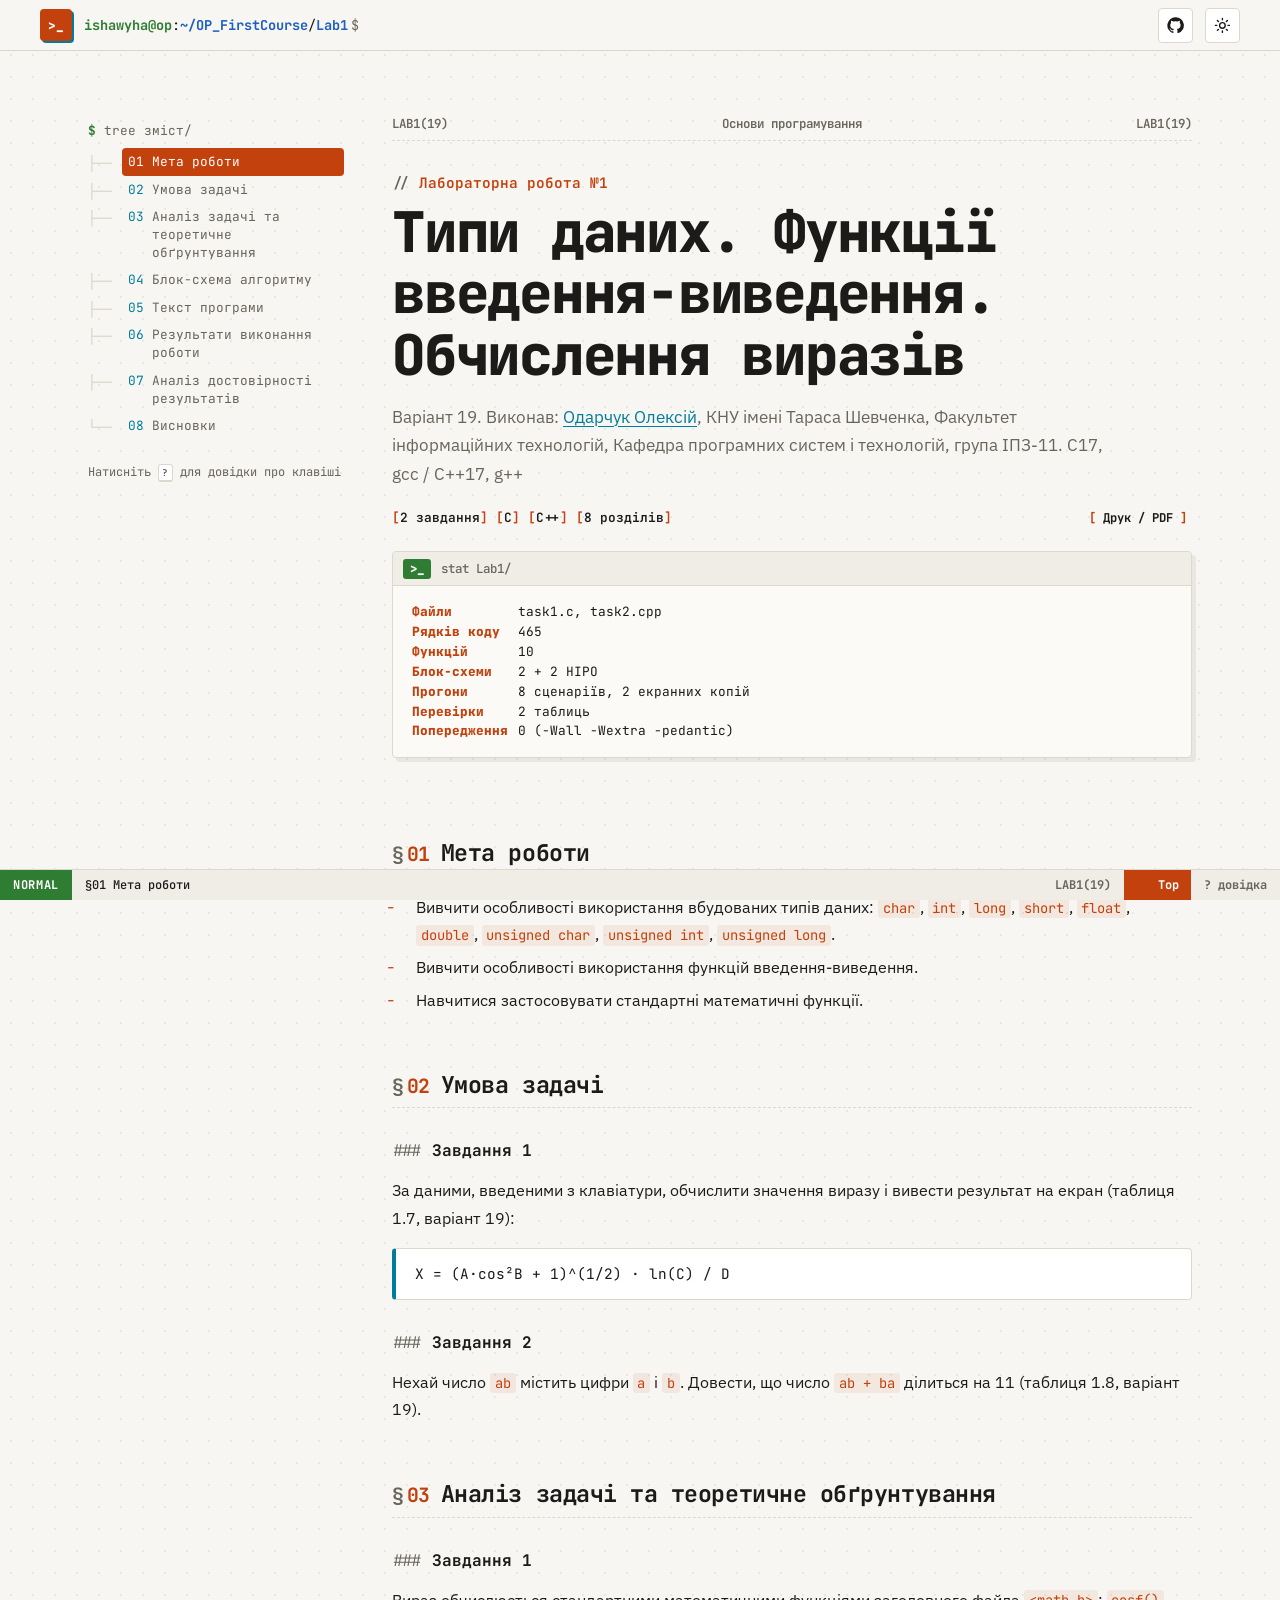
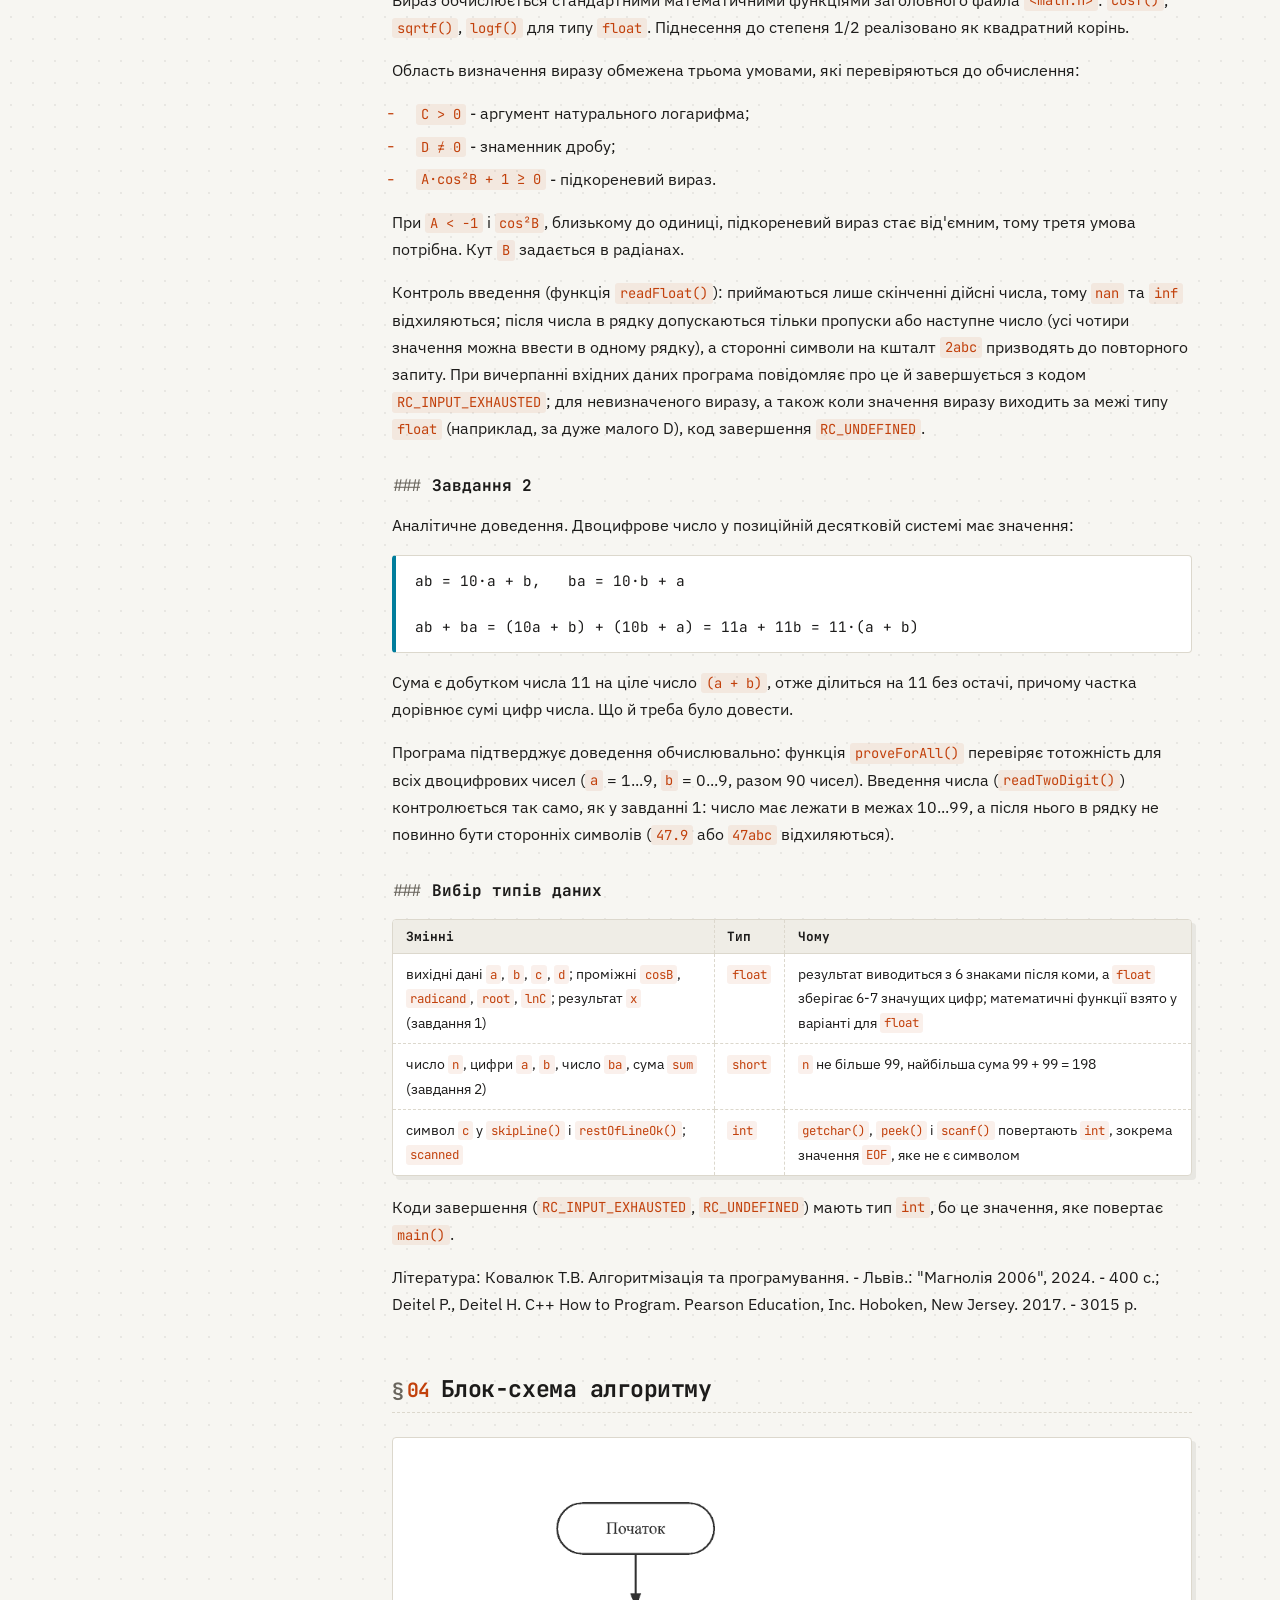
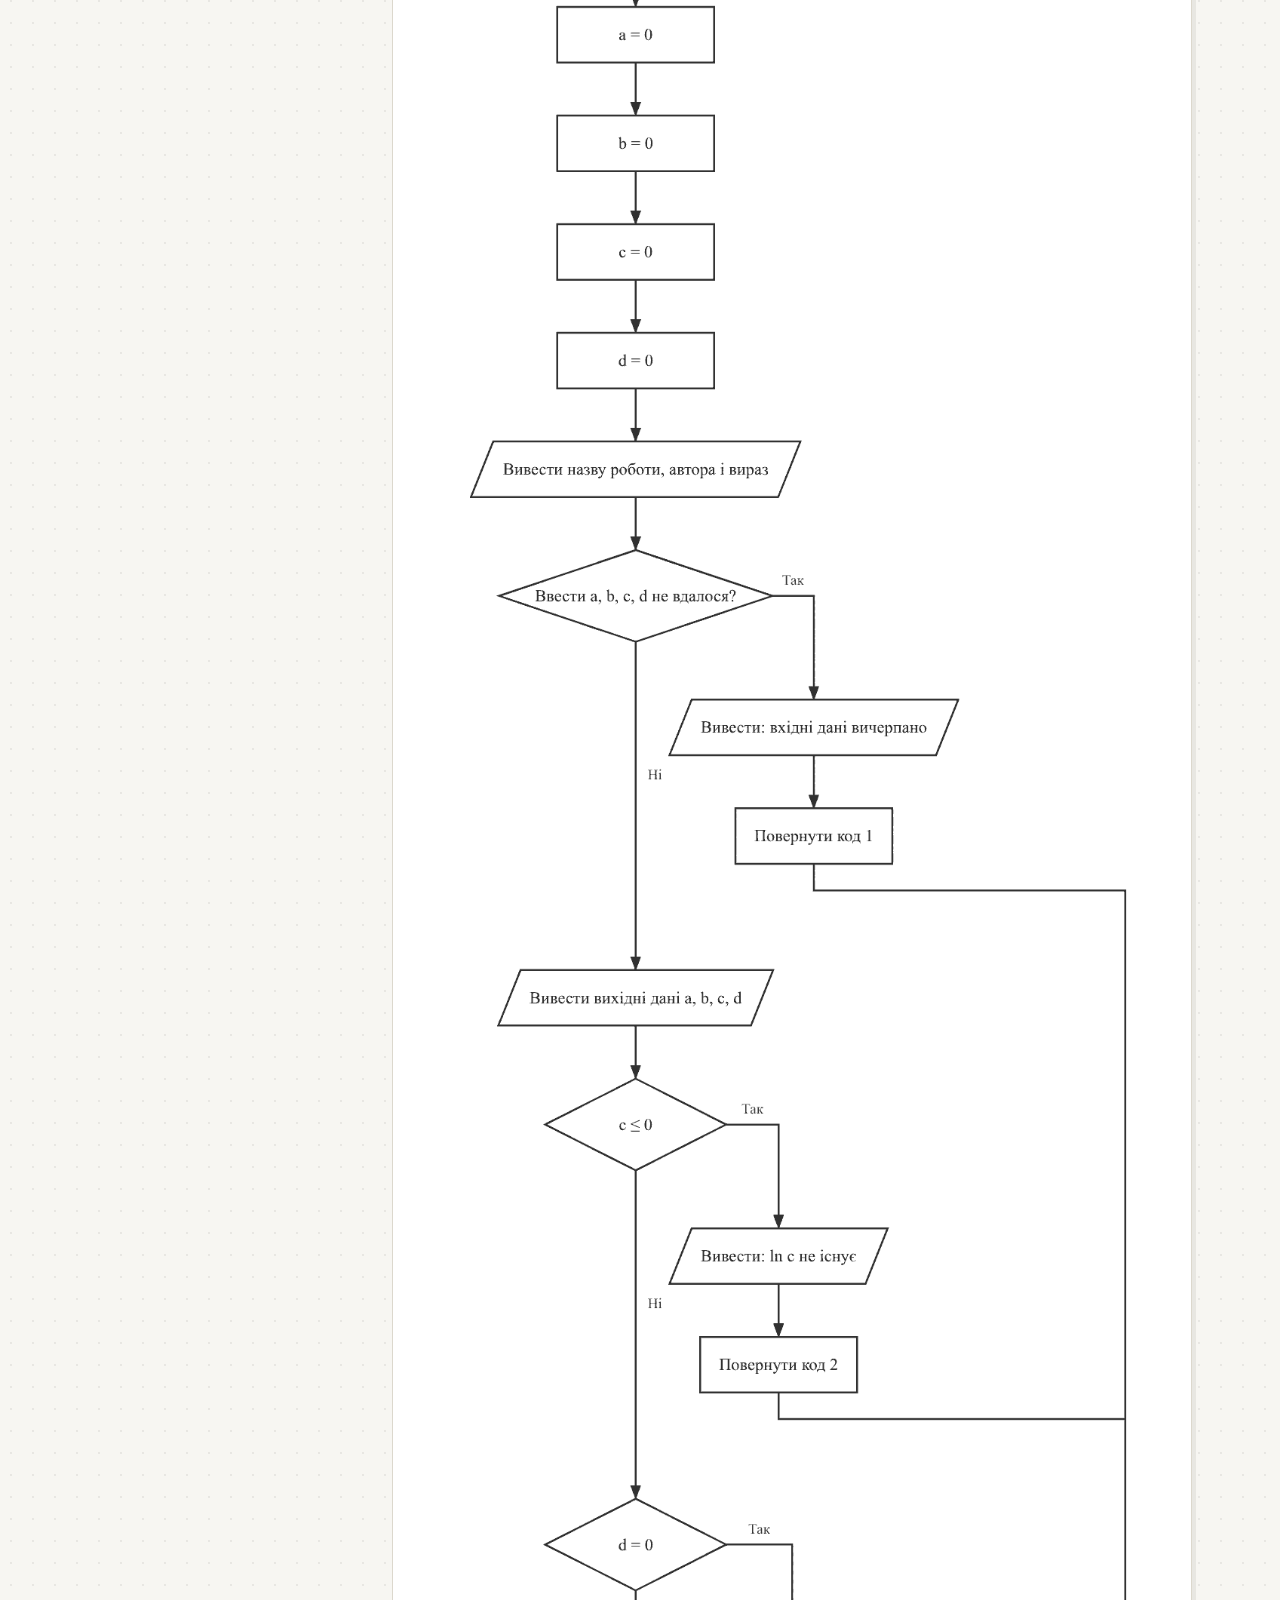
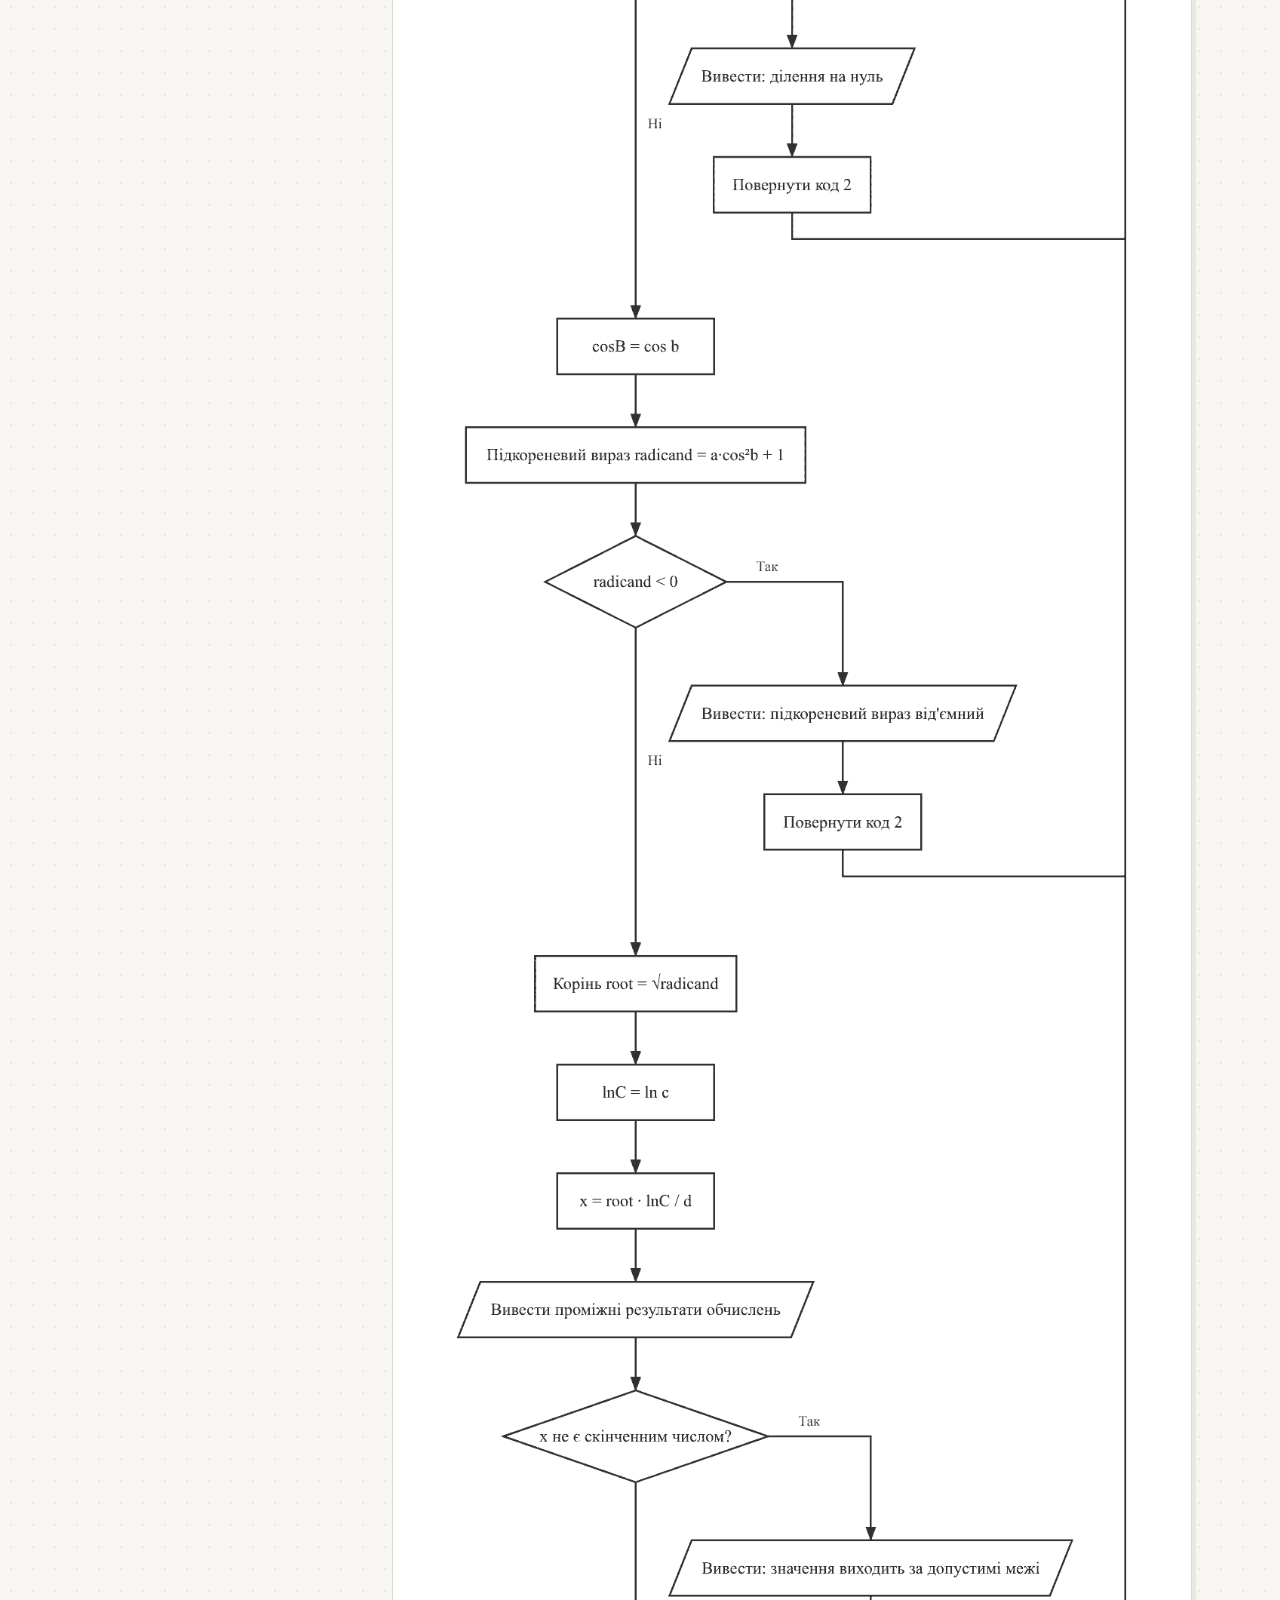
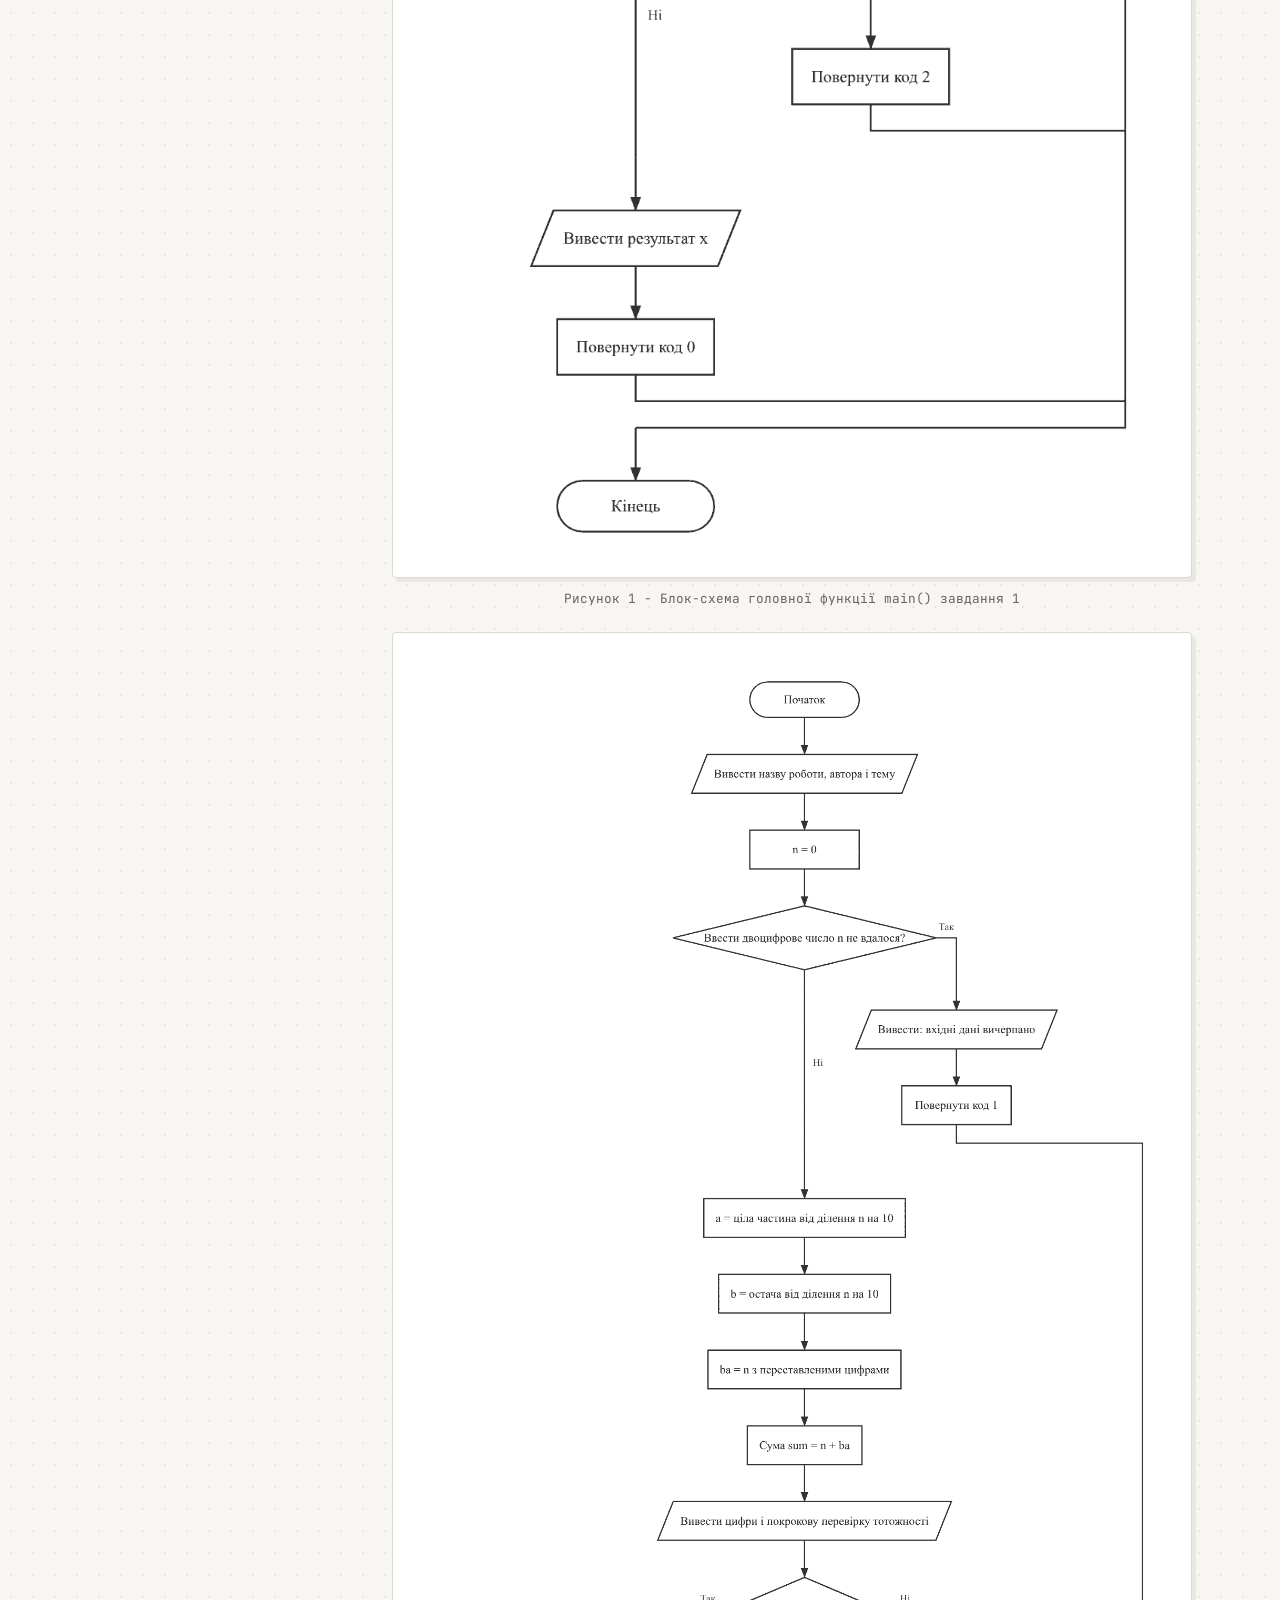
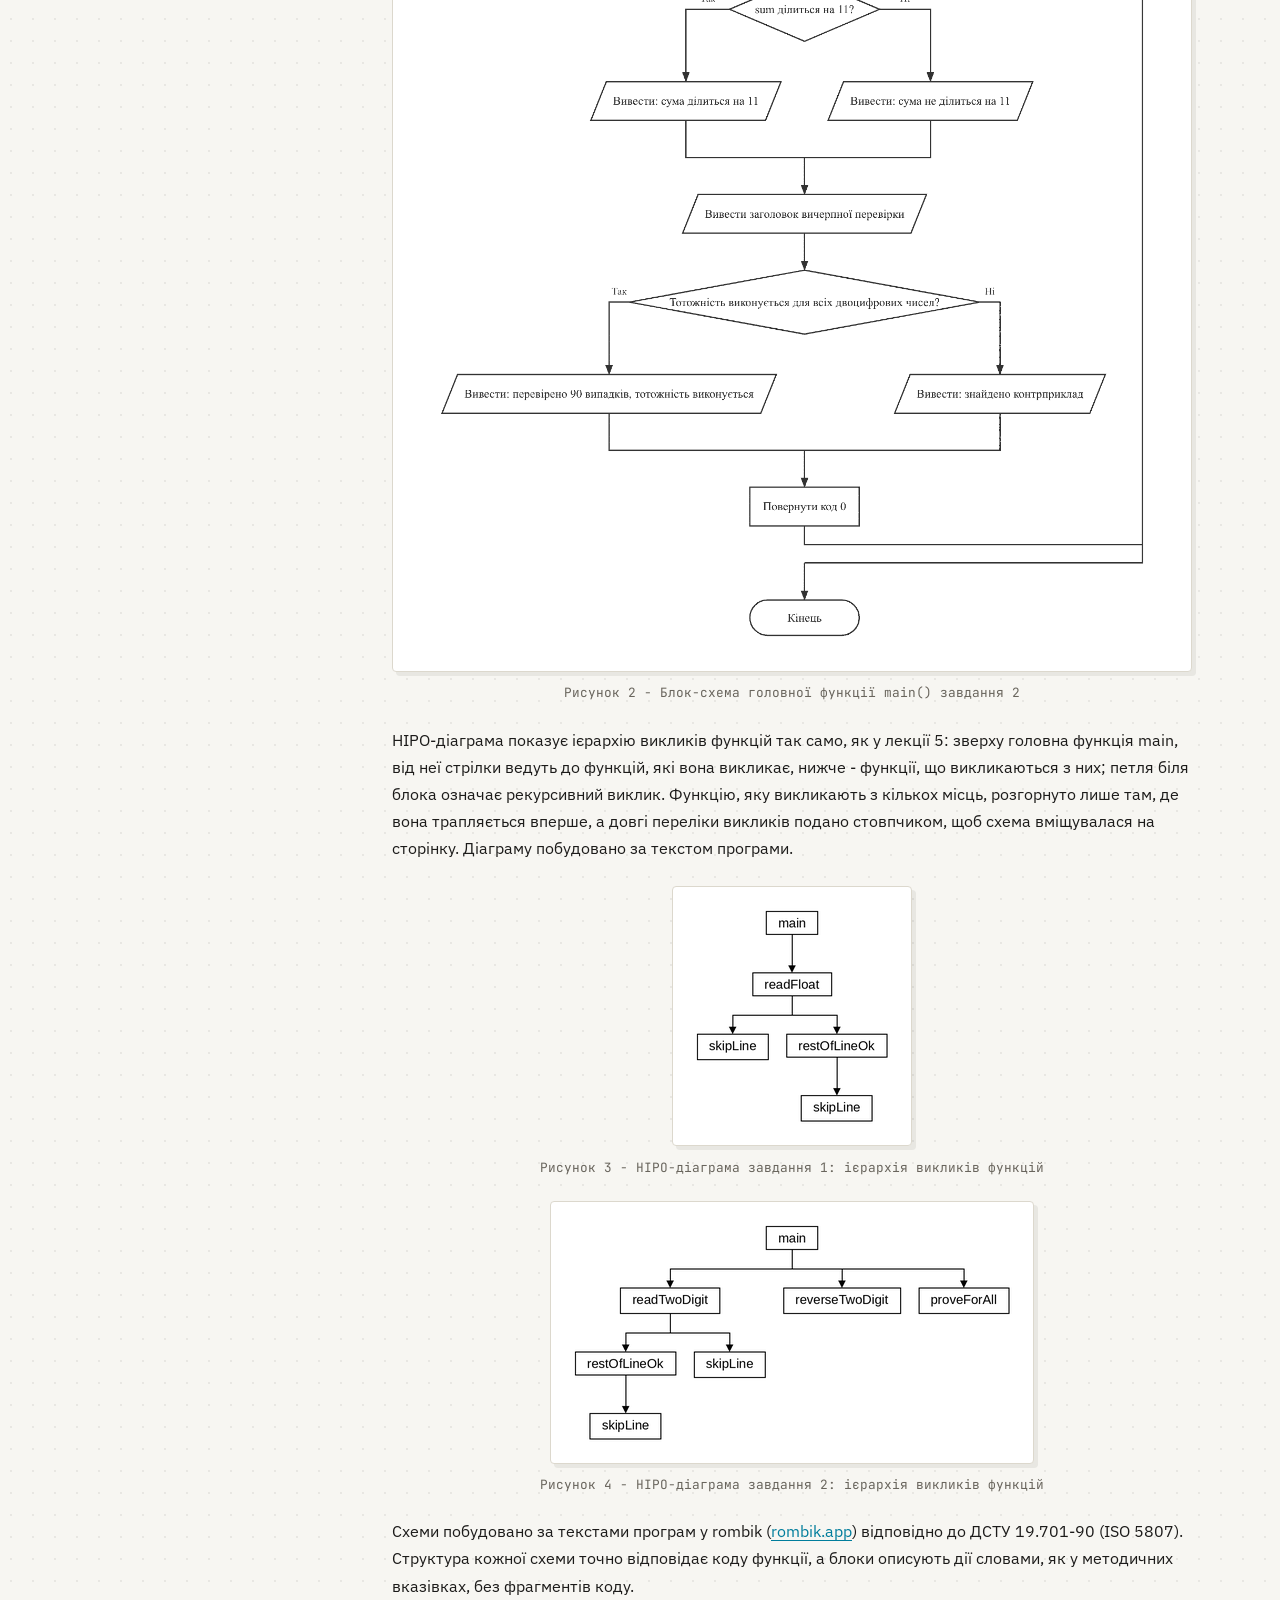
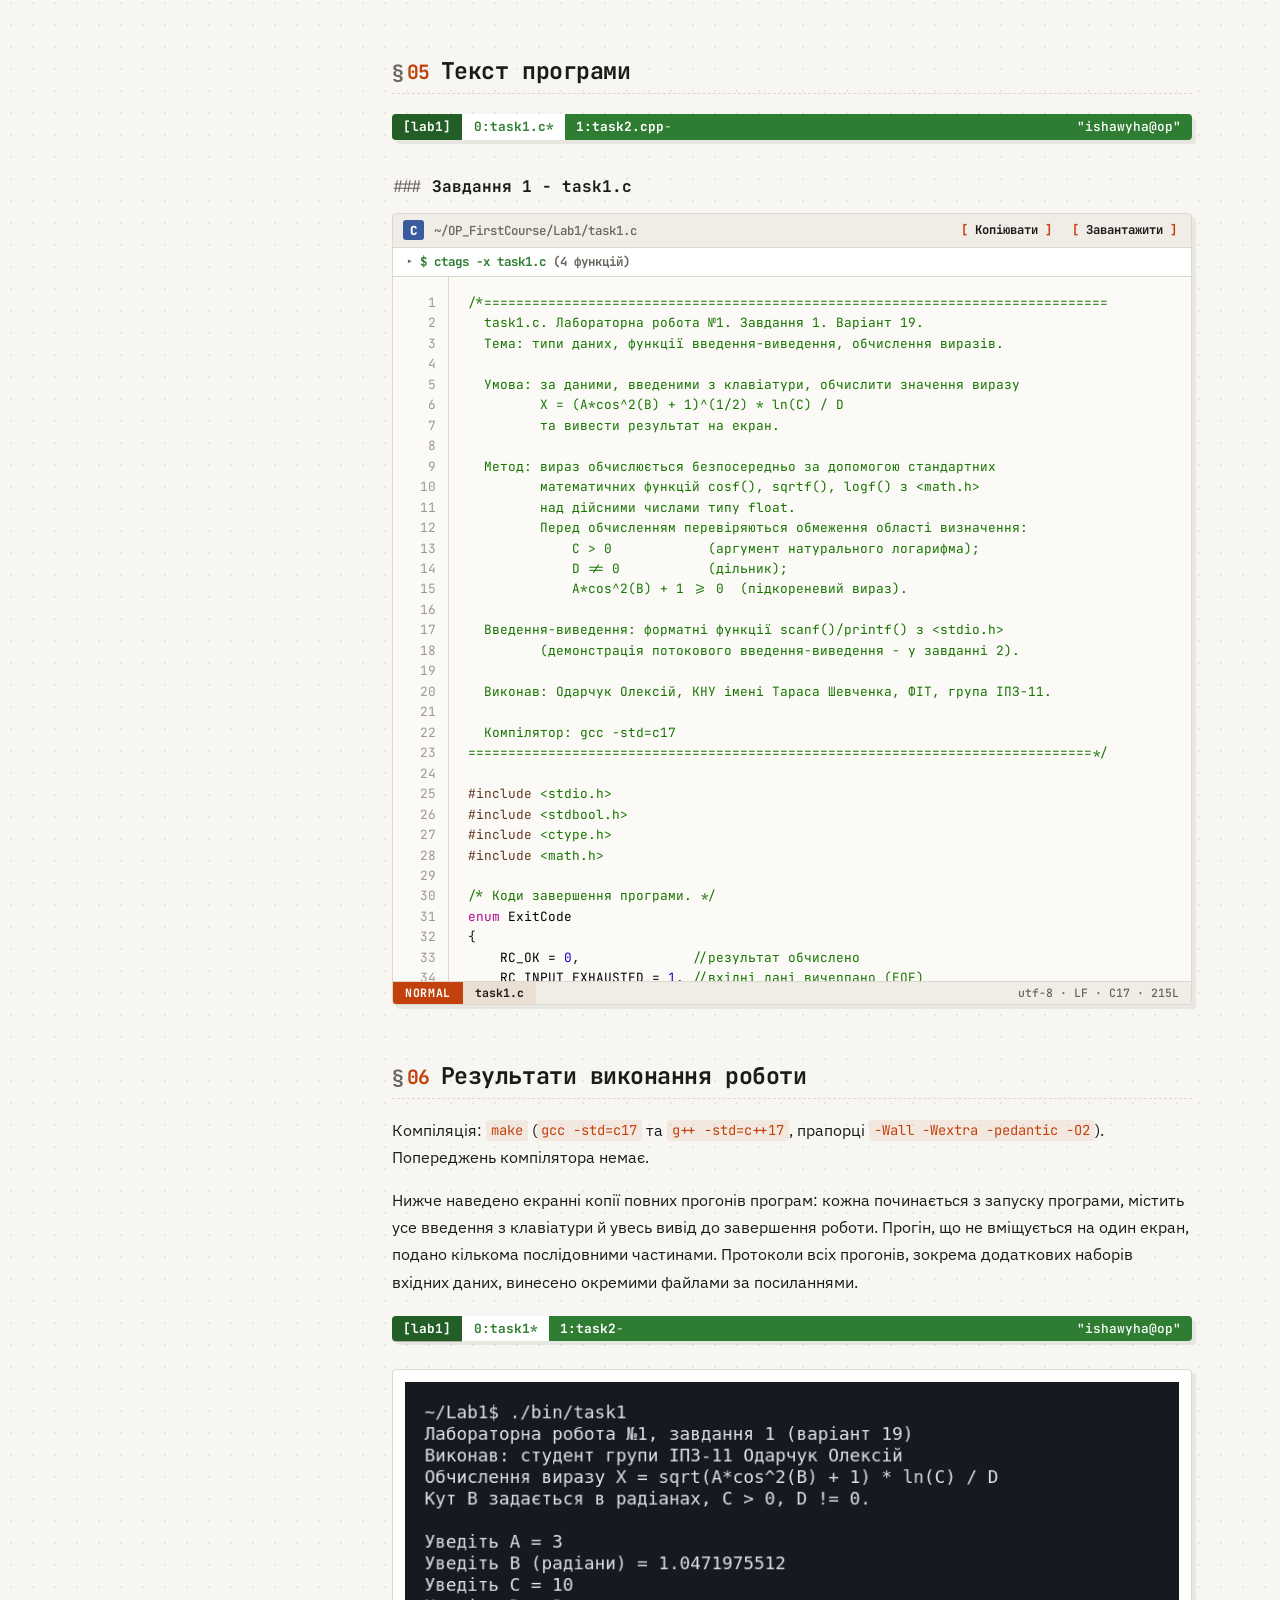
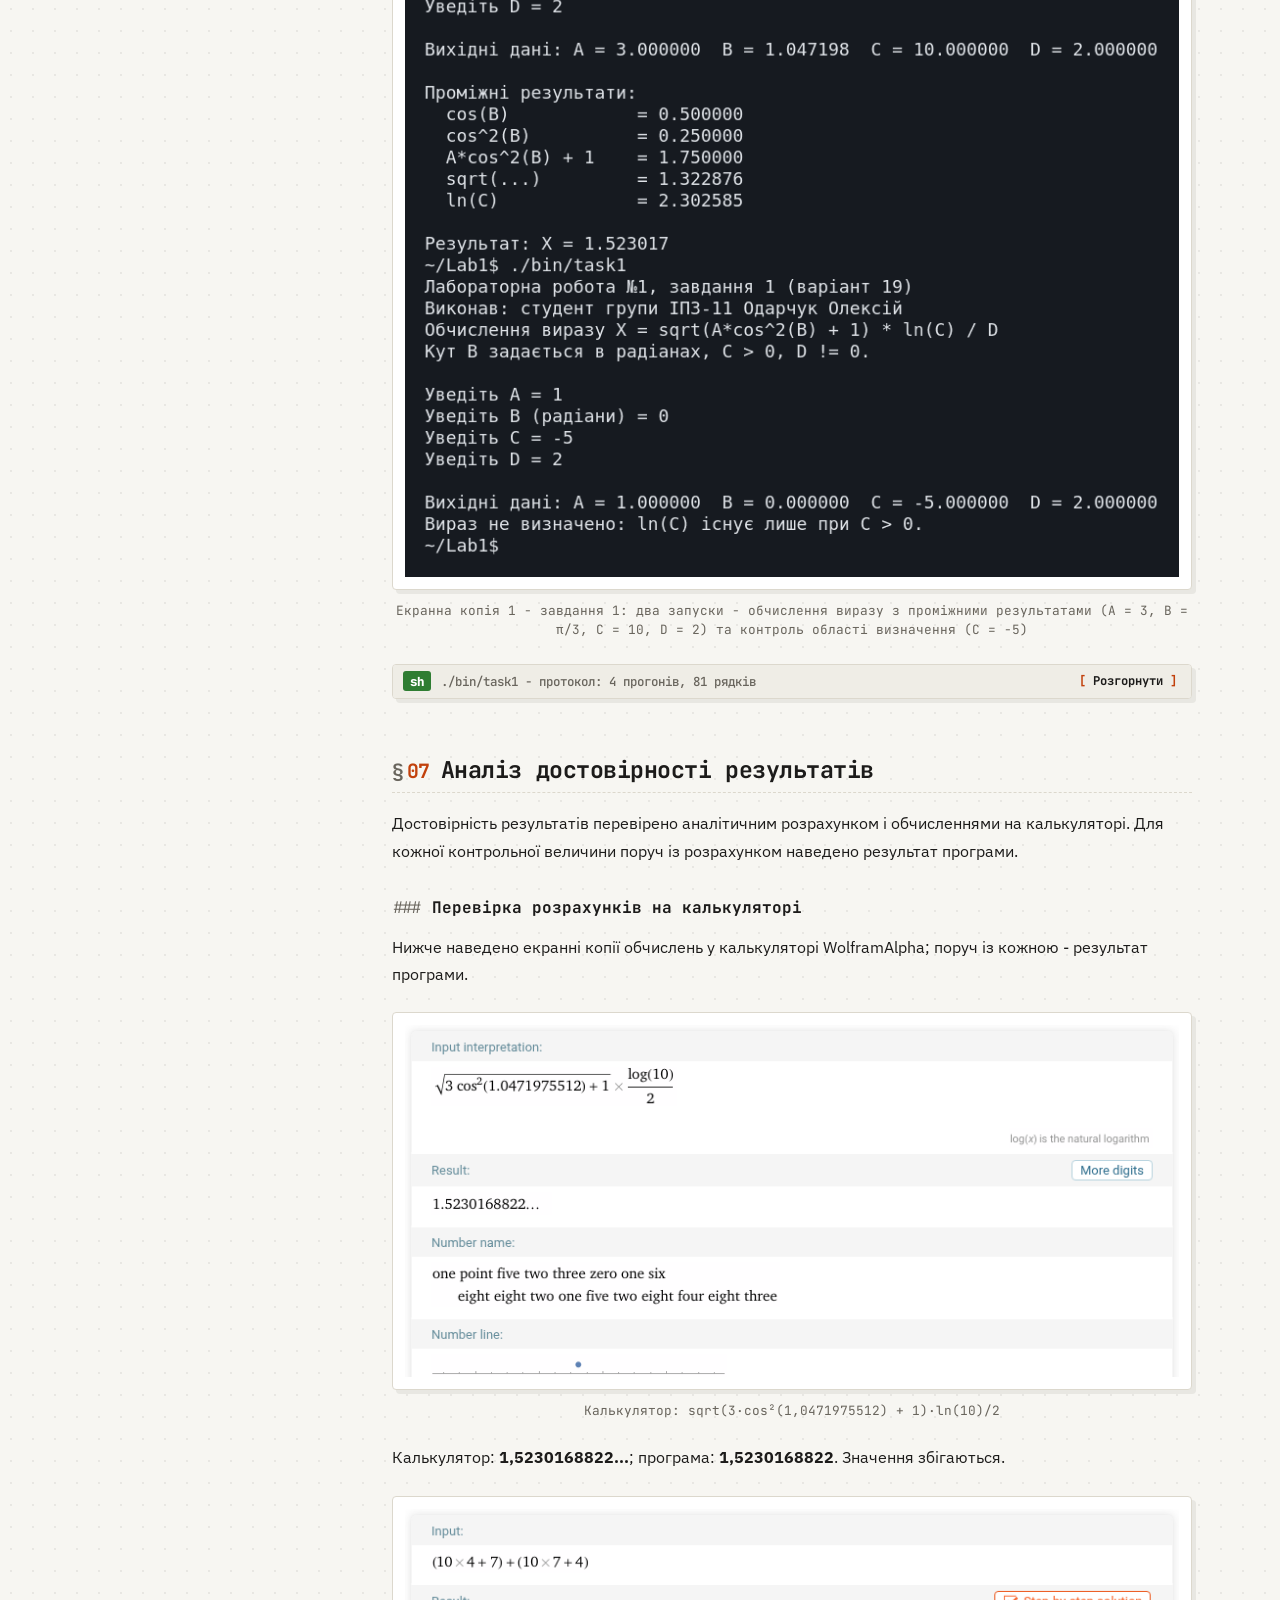
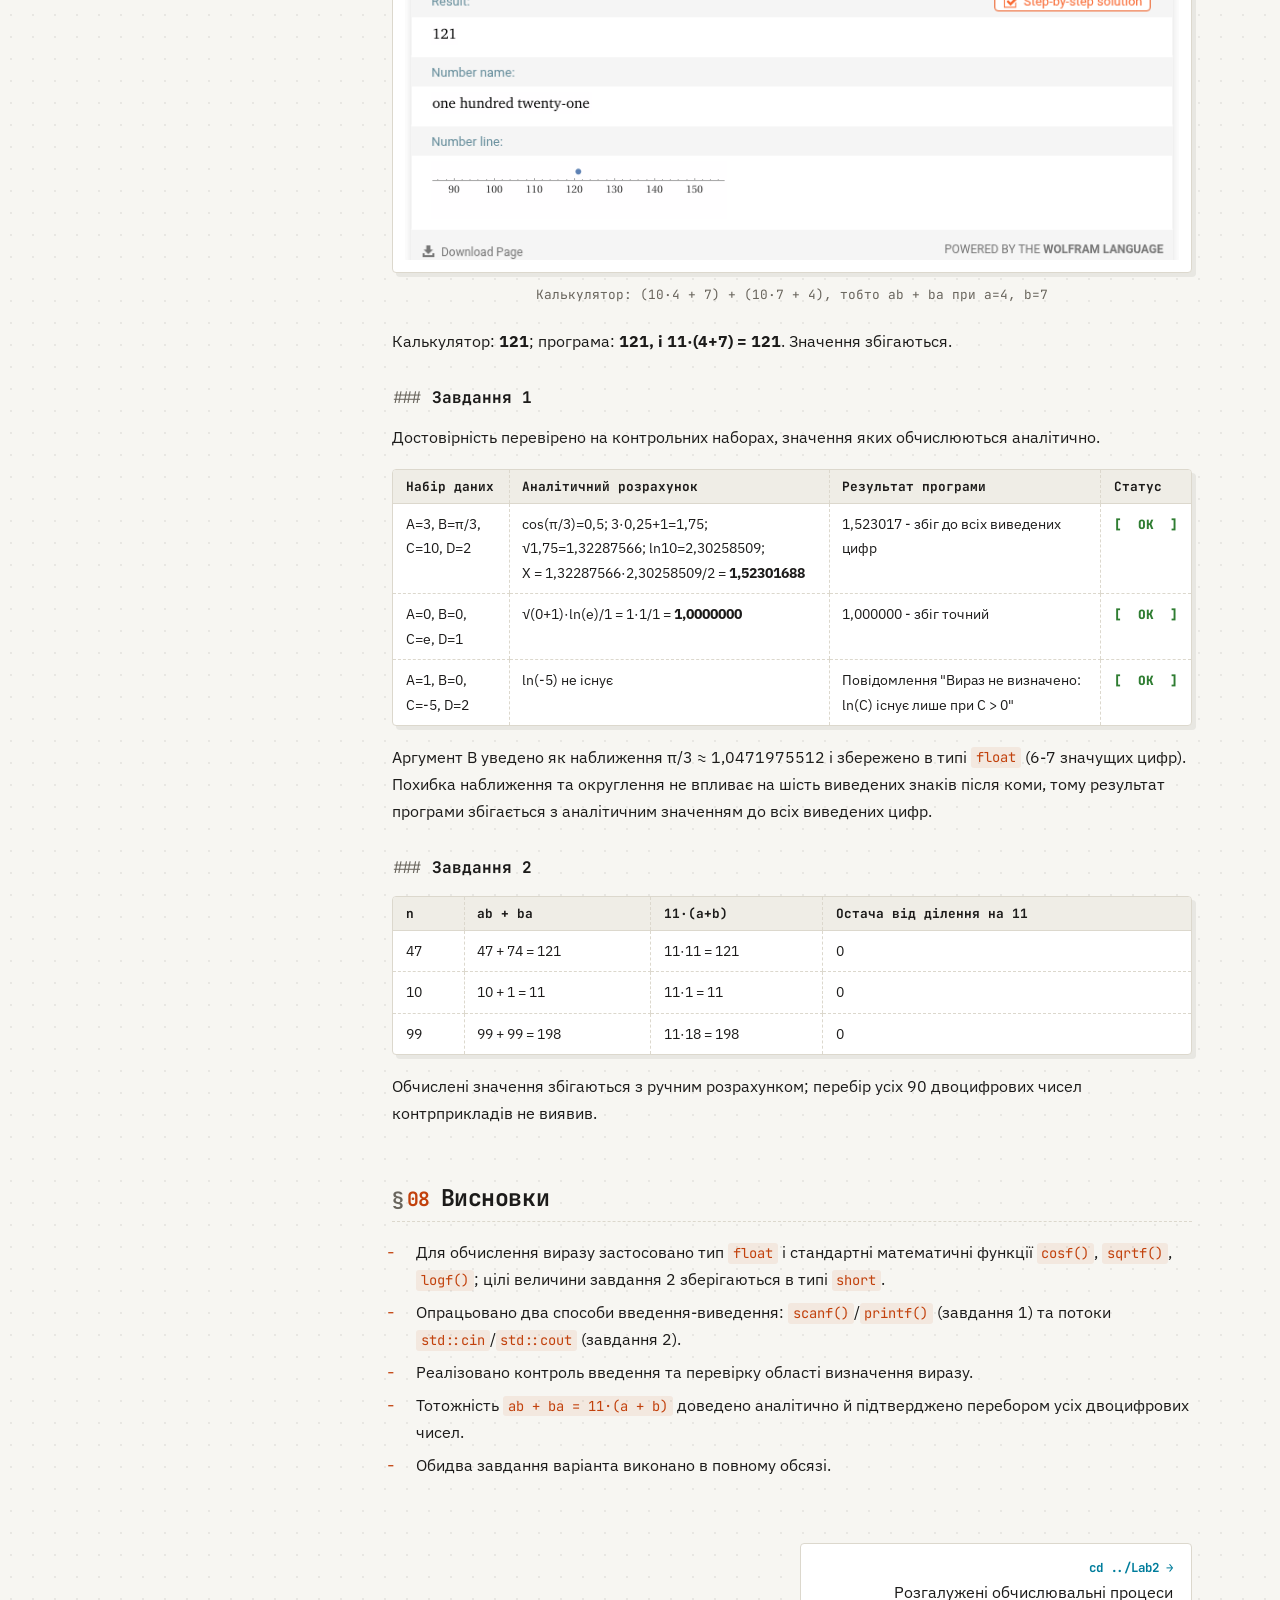
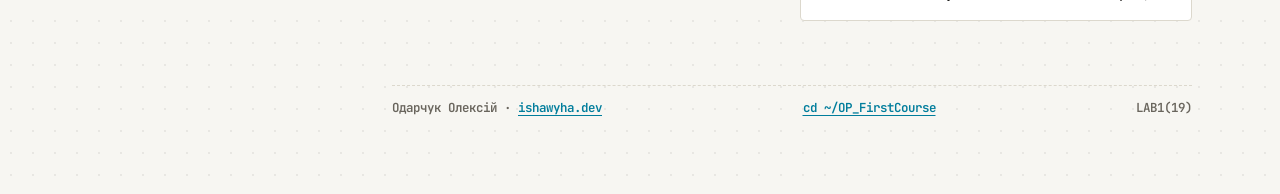
==== commit 3a1fc798: "Лабораторні роботи з основ програмування. Варіант 19" ====
--- a/Lab1/report.html
+++ b/Lab1/report.html
@@ -3,132 +3,1027 @@
   <head>
     <meta charset="utf-8" />
     <meta name="viewport" content="width=device-width,initial-scale=1" />
+    <meta name="color-scheme" content="light" />
     <title>Лабораторна робота №1. Типи даних. Функції введення-виведення. Обчислення виразів</title>
+    <link
+      rel="icon"
+      href="data:image/svg+xml,%3Csvg xmlns='http://www.w3.org/2000/svg' viewBox='0 0 64 64'%3E%3Cdefs%3E%3ClinearGradient id='g' x1='0' y1='0' x2='1' y2='1'%3E%3Cstop offset='0' stop-color='%235b3df5'/%3E%3Cstop offset='1' stop-color='%230b9e8f'/%3E%3C/linearGradient%3E%3C/defs%3E%3Crect width='64' height='64' rx='16' fill='url(%23g)'/%3E%3Ctext x='32' y='41' font-family='monospace' font-size='24' font-weight='700' fill='white' text-anchor='middle'%3EC++%3C/text%3E%3C/svg%3E"
+    />
+    <link rel="preconnect" href="https://fonts.googleapis.com" />
+    <link rel="preconnect" href="https://fonts.gstatic.com" crossorigin />
+    <link
+      rel="stylesheet"
+      href="https://fonts.googleapis.com/css2?family=IBM+Plex+Sans:wght@400;500;600;700&amp;family=JetBrains+Mono:wght@400;500;600;700;800&amp;display=swap"
+    />
     <link rel="stylesheet" href="../report.css" />
+    <script>
+      // Поведінка сторінок: тема, вкладки завдань, перелік функцій, збільшення
+      // рисунків, рядок стану, клавіші як у vim. Без сторонніх бібліотек.
+      (function () {
+        var root = document.documentElement;
+        var KEY = "op-theme";
+        try {
+          var saved = localStorage.getItem(KEY);
+          if (saved === "light" || saved === "dark") root.dataset.theme = saved;
+        } catch (e) {}
+
+        //типова тема світла; темна вмикається лише кнопкою
+        function isDark() {
+          return root.dataset.theme === "dark";
+        }
+
+        function switchTheme() {
+          var next = isDark() ? "light" : "dark";
+          root.dataset.theme = next;
+          try {
+            localStorage.setItem(KEY, next);
+          } catch (e) {}
+        }
+
+        function $all(sel, from) {
+          return Array.prototype.slice.call((from || document).querySelectorAll(sel));
+        }
+
+        document.addEventListener("DOMContentLoaded", function () {
+          var toggle = document.querySelector(".theme-toggle");
+          if (toggle) toggle.addEventListener("click", switchTheme);
+
+          // ---------- вкладки завдань: перемикаються разом у коді й прогонах ----------
+          var tabGroups = $all(".tabs");
+          function selectTask(n) {
+            tabGroups.forEach(function (group) {
+              var has = group.querySelector('[role="tab"][data-task="' + n + '"]');
+              if (!has) return;
+              $all('[role="tab"]', group).forEach(function (t) {
+                t.setAttribute("aria-selected", t.dataset.task === String(n) ? "true" : "false");
+              });
+              $all(".tabpanel", group).forEach(function (panel) {
+                panel.hidden = panel.dataset.task !== String(n);
+              });
+            });
+          }
+          if (tabGroups.length) {
+            var first = tabGroups[0].querySelector('[role="tab"]');
+            selectTask(first.dataset.task);
+            $all('.tabs [role="tab"]').forEach(function (t) {
+              t.addEventListener("click", function () {
+                selectTask(t.dataset.task);
+              });
+            });
+          }
+          function selectTabIndex(i) {
+            var tabs = tabGroups.length ? $all('[role="tab"]', tabGroups[0]) : [];
+            if (tabs[i]) selectTask(tabs[i].dataset.task);
+          }
+
+          // ---------- перелік функцій: перехід до рядка у вікні коду ----------
+          $all(".tags button[data-line]").forEach(function (btn) {
+            btn.addEventListener("click", function () {
+              var block = btn.closest(".codeblock");
+              var view = block.querySelector(".codeview");
+              var gutter = block.querySelector(".gutter");
+              var style = getComputedStyle(gutter);
+              var lh = parseFloat(style.lineHeight);
+              var top = parseFloat(style.paddingTop) + (Number(btn.dataset.line) - 1) * lh;
+              var mark = view.querySelector(".linehl");
+              if (!mark) {
+                mark = document.createElement("div");
+                mark.className = "linehl";
+                view.appendChild(mark);
+              }
+              mark.style.top = top + "px";
+              mark.style.height = lh + "px";
+              mark.classList.remove("flash");
+              void mark.offsetWidth;
+              mark.classList.add("flash");
+              view.scrollTo({ top: Math.max(0, top - 3 * lh), behavior: "smooth" });
+              block.scrollIntoView({ block: "nearest", behavior: "smooth" });
+            });
+          });
+
+          // ---------- протоколи ----------
+          // (розгортання робить сам елемент details)
+
+          // ---------- посилання на розділи ----------
+          $all("a.anchor").forEach(function (a) {
+            a.addEventListener("click", function () {
+              var url = location.href.split("#")[0] + a.hash;
+              if (navigator.clipboard) navigator.clipboard.writeText(url).catch(function () {});
+              a.classList.add("copied");
+              setTimeout(function () {
+                a.classList.remove("copied");
+              }, 1200);
+            });
+          });
+
+          // ---------- копіювання коду ----------
+          $all(".codeblock .copy").forEach(function (btn) {
+            btn.addEventListener("click", function () {
+              var text = btn.closest(".codeblock").querySelector("pre.src").innerText;
+              navigator.clipboard.writeText(text).then(function () {
+                btn.textContent = "Скопійовано";
+                setTimeout(function () {
+                  btn.textContent = "Копіювати";
+                }, 1600);
+              });
+            });
+          });
+
+          // ---------- друк ----------
+          $all(".print").forEach(function (b) {
+            b.addEventListener("click", function () {
+              window.print();
+            });
+          });
+
+          // ---------- збільшення рисунка: масштаб колесом, перетягування ----------
+          var box = document.createElement("div");
+          box.className = "lightbox";
+          box.hidden = true;
+          box.innerHTML =
+            '<div class="lb-bar"><span class="lb-name"></span>' +
+            '<button type="button" class="btn-sm" data-z="in">+</button>' +
+            '<button type="button" class="btn-sm" data-z="out">−</button>' +
+            '<button type="button" class="btn-sm" data-z="width">По ширині</button>' +
+            '<button type="button" class="btn-sm" data-z="whole">Цілком</button>' +
+            '<button type="button" class="btn-sm" data-z="one">1:1</button>' +
+            '<button type="button" class="btn-sm" data-z="close">Закрити</button></div>' +
+            '<div class="lb-stage"><img alt=""></div>';
+          document.body.appendChild(box);
+          var stage = box.querySelector(".lb-stage");
+          var big = box.querySelector("img");
+          var label = box.querySelector(".lb-name");
+          var view = { s: 1, x: 0, y: 0 };
+          function apply() {
+            big.style.transform =
+              "translate(" + view.x + "px," + view.y + "px) scale(" + view.s + ")";
+            label.textContent = Math.round(view.s * 100) + "%  " + (big.alt || "");
+          }
+          //whole = false: за шириною (текст високої схеми лишається читабельним);
+          //whole = true: схема вміщується цілком
+          function fit(whole) {
+            var w = stage.clientWidth - 32;
+            var h = stage.clientHeight - 32;
+            var nw = big.naturalWidth || 1;
+            var nh = big.naturalHeight || 1;
+            view.s = whole ? Math.min(1, w / nw, h / nh) : Math.min(1, w / nw);
+            view.x = (stage.clientWidth - nw * view.s) / 2;
+            view.y = Math.max(16, (stage.clientHeight - nh * view.s) / 2);
+            apply();
+          }
+          function zoomAt(factor, cx, cy) {
+            var s = Math.min(8, Math.max(0.05, view.s * factor));
+            view.x = cx - ((cx - view.x) * s) / view.s;
+            view.y = cy - ((cy - view.y) * s) / view.s;
+            view.s = s;
+            apply();
+          }
+          function openBox(img) {
+            big.src = img.currentSrc || img.src;
+            big.alt = img.alt;
+            box.hidden = false;
+            document.body.classList.add("noscroll");
+            if (big.complete && big.naturalWidth) fit(false);
+            else
+              big.onload = function () {
+                fit(false);
+              };
+          }
+          function closeBox() {
+            box.hidden = true;
+            document.body.classList.remove("noscroll");
+          }
+          $all("figure img").forEach(function (img) {
+            img.addEventListener("click", function () {
+              openBox(img);
+            });
+          });
+          box.querySelector(".lb-bar").addEventListener("click", function (e) {
+            var z = e.target.dataset && e.target.dataset.z;
+            var cx = stage.clientWidth / 2;
+            var cy = stage.clientHeight / 2;
+            if (z === "in") zoomAt(1.25, cx, cy);
+            else if (z === "out") zoomAt(0.8, cx, cy);
+            else if (z === "width") fit(false);
+            else if (z === "whole") fit(true);
+            else if (z === "one") zoomAt(1 / view.s, cx, cy);
+            else if (z === "close") closeBox();
+          });
+          stage.addEventListener(
+            "wheel",
+            function (e) {
+              e.preventDefault();
+              var r = stage.getBoundingClientRect();
+              //колесо миші та жест щипка змінюють масштаб, дотик двома пальцями гортає
+              var zoom = e.ctrlKey || e.metaKey || (e.deltaX === 0 && Math.abs(e.deltaY) >= 50);
+              if (zoom) {
+                zoomAt(e.deltaY < 0 ? 1.15 : 0.87, e.clientX - r.left, e.clientY - r.top);
+              } else {
+                view.x -= e.deltaX;
+                view.y -= e.deltaY;
+                apply();
+              }
+            },
+            { passive: false },
+          );
+          var drag = null;
+          stage.addEventListener("pointerdown", function (e) {
+            drag = { x: e.clientX, y: e.clientY, vx: view.x, vy: view.y, moved: false };
+            stage.setPointerCapture(e.pointerId);
+          });
+          stage.addEventListener("pointermove", function (e) {
+            if (!drag) return;
+            var dx = e.clientX - drag.x;
+            var dy = e.clientY - drag.y;
+            if (Math.abs(dx) + Math.abs(dy) > 3) drag.moved = true;
+            view.x = drag.vx + dx;
+            view.y = drag.vy + dy;
+            apply();
+          });
+          stage.addEventListener("pointerup", function (e) {
+            if (drag && !drag.moved && e.target === stage) closeBox();
+            drag = null;
+          });
+
+          // ---------- довідка про клавіші ----------
+          var help = document.querySelector(".helpbox");
+          function toggleHelp(show) {
+            if (!help) return;
+            help.hidden = show === undefined ? !help.hidden : !show;
+          }
+          if (help) {
+            help.addEventListener("click", function (e) {
+              if (e.target === help || e.target.classList.contains("close")) toggleHelp(false);
+            });
+          }
+
+          // ---------- рядок стану та активний пункт змісту ----------
+          var sections = $all("main section[id]");
+          var links = $all(".toc a");
+          var bar = document.querySelector(".progress span");
+          var vim = document.querySelector(".vimbar");
+          function current() {
+            var y = window.scrollY + window.innerHeight * 0.25;
+            var cur = sections[0];
+            sections.forEach(function (s) {
+              if (s.offsetTop <= y) cur = s;
+            });
+            return cur;
+          }
+          function update() {
+            var max = root.scrollHeight - root.clientHeight;
+            var part = max > 0 ? Math.min(1, root.scrollTop / max) : 0;
+            if (bar) bar.style.transform = "scaleX(" + part + ")";
+            var cur = current();
+            if (cur) {
+              links.forEach(function (a) {
+                a.classList.toggle("active", a.hash === "#" + cur.id);
+              });
+            }
+            if (vim) {
+              vim.querySelector(".pos").textContent =
+                part === 0 ? "Top" : part === 1 ? "Bot" : Math.round(part * 100) + "%";
+              if (cur && cur.dataset.title)
+                vim.querySelector(".where").textContent = cur.dataset.title;
+            }
+          }
+          window.addEventListener("scroll", update, { passive: true });
+          window.addEventListener("resize", update);
+          update();
+
+          function jump(dir) {
+            if (!sections.length) return;
+            var cur = current();
+            var i = sections.indexOf(cur);
+            var target = sections[Math.min(sections.length - 1, Math.max(0, i + dir))];
+            if (dir < 0 && window.scrollY > cur.offsetTop + 10) target = cur;
+            //зі вступу сторінки перший крок веде до першого розділу
+            if (dir > 0 && window.scrollY + 10 < sections[0].offsetTop) target = sections[0];
+            target.scrollIntoView({ behavior: "smooth" });
+          }
+
+          // ---------- клавіші ----------
+          var lastG = 0;
+          document.addEventListener("keydown", function (e) {
+            var tag = (e.target.tagName || "").toLowerCase();
+            if (e.ctrlKey || e.metaKey || e.altKey) return;
+            if (tag === "input" || tag === "textarea" || tag === "select") return;
+            var code = e.code;
+            if (code === "Escape") {
+              if (!box.hidden) closeBox();
+              toggleHelp(false);
+              return;
+            }
+            if (!box.hidden) {
+              if (code === "Equal" || code === "NumpadAdd")
+                zoomAt(1.25, stage.clientWidth / 2, stage.clientHeight / 2);
+              if (code === "Minus" || code === "NumpadSubtract")
+                zoomAt(0.8, stage.clientWidth / 2, stage.clientHeight / 2);
+              if (code === "Digit0") fit(true);
+              return;
+            }
+            if ((code === "Slash" && e.shiftKey) || e.key === "?") {
+              toggleHelp();
+            } else if (code === "KeyT") {
+              switchTheme();
+            } else if (code === "KeyJ") {
+              jump(1);
+            } else if (code === "KeyK") {
+              jump(-1);
+            } else if (code === "KeyP") {
+              window.print();
+            } else if (code === "KeyG" && e.shiftKey) {
+              window.scrollTo({ top: root.scrollHeight, behavior: "smooth" });
+            } else if (code === "KeyG") {
+              var now = Date.now();
+              if (now - lastG < 500) window.scrollTo({ top: 0, behavior: "smooth" });
+              lastG = now;
+            } else if (code === "BracketLeft" || code === "BracketRight") {
+              var link = document.querySelector(
+                code === "BracketLeft" ? 'a[rel="prev"]' : 'a[rel="next"]',
+              );
+              if (link) location.href = link.href;
+            } else if (/^Digit[1-9]$/.test(code)) {
+              selectTabIndex(Number(code.slice(5)) - 1);
+            } else {
+              return;
+            }
+            e.preventDefault();
+          });
+        });
+      })();
+    </script>
   </head>
 
-  <body>
-    <main>
-      <p class="files"><a href="../index.html">← До переліку лабораторних робіт</a></p>
-
-      <h1>Лабораторна робота №1. Типи даних. Функції введення-виведення. Обчислення виразів</h1>
-      <p class="sub">
-        Варіант 19. Виконав: <a href="https://ishawyha.dev">Одарчук Олексій</a>, КНУ імені Тараса
-        Шевченка, ФІТ, група ІПЗ-11. C17, gcc / C++17, g++
-      </p>
-
-      <nav class="toc">
-        <ul>
-          <li><a href="#s-goal">1. Мета роботи</a></li>
-          <li><a href="#s-task">2. Умова задачі</a></li>
-          <li><a href="#s-analysis">3. Аналіз задачі та теоретичне обґрунтування</a></li>
-          <li><a href="#s-flowchart">4. Блок-схема алгоритму</a></li>
-          <li><a href="#s-code">5. Текст програми</a></li>
-          <li><a href="#s-results">6. Результати виконання роботи</a></li>
-          <li><a href="#s-validation">7. Аналіз достовірності результатів</a></li>
-          <li><a href="#s-conclusions">8. Висновки</a></li>
-        </ul>
+  <body class="report">
+    <div class="progress"><span></span></div>
+    <header class="topbar">
+      <a class="brand" href="../index.html" aria-label="На головну"
+        ><span class="logo">&gt;_</span></a
+      >
+      <nav class="crumbs" aria-label="Шлях">
+        <span class="host">ishawyha@op</span>:<a href="../index.html">~/OP_FirstCourse</a>/<a
+          href="report.html"
+          >Lab1</a
+        ><span class="ps">$</span>
       </nav>
-
-      <section id="s-goal">
-        <h2>1. Мета роботи</h2>
-        <ul>
-          <li>
-            Вивчити особливості використання вбудованих типів даних: <code>char</code>,
-            <code>int</code>, <code>long</code>, <code>short</code>, <code>float</code>,
-            <code>double</code>, <code>unsigned char</code>, <code>unsigned int</code>,
-            <code>unsigned long</code>.
-          </li>
-          <li>Вивчити особливості використання функцій введення-виведення.</li>
-          <li>Навчитися застосовувати стандартні математичні функції.</li>
-        </ul>
-      </section>
-
-      <section id="s-task">
-        <h2>2. Умова задачі</h2>
-        <h3>Завдання 1</h3>
-        <p>
-          За даними, введеними з клавіатури, обчислити значення виразу і вивести результат на екран
-          (таблиця 1.7, варіант 19):
-        </p>
-        <pre class="formula">X = (A·cos²B + 1)^(1/2) · ln(C) / D</pre>
-        <h3>Завдання 2</h3>
-        <p>
-          Нехай число <code>ab</code> містить цифри <code>a</code> і <code>b</code>. Довести, що
-          число <code>ab + ba</code> ділиться на 11 (таблиця 1.8, варіант 19).
-        </p>
-      </section>
-
-      <section id="s-analysis">
-        <h2>3. Аналіз задачі та теоретичне обґрунтування</h2>
-        <h3>Завдання 1</h3>
-        <p>
-          Вираз обчислюється стандартними математичними функціями заголовного файла
-          <code>&lt;math.h&gt;</code>: <code>cos()</code>, <code>sqrt()</code>, <code>log()</code>.
-          Піднесення до степеня 1/2 реалізовано як квадратний корінь.
-        </p>
-        <p>Область визначення виразу обмежена трьома умовами, які перевіряються до обчислення:</p>
-        <ul>
-          <li><code>C &gt; 0</code> - аргумент натурального логарифма;</li>
-          <li><code>D ≠ 0</code> - знаменник дробу;</li>
-          <li><code>A·cos²B + 1 ≥ 0</code> - підкореневий вираз.</li>
-        </ul>
-        <p>
-          При <code>A &lt; -1</code> і <code>cos²B</code>, близькому до одиниці, підкореневий вираз
-          стає від'ємним, тому третя умова потрібна. Кут <code>B</code> задається в радіанах.
-        </p>
-        <h3>Завдання 2</h3>
-        <p>Аналітичне доведення. Двоцифрове число у позиційній десятковій системі має значення:</p>
-        <pre class="formula">
+      <span class="spacer"></span>
+      <a
+        class="icon-btn"
+        href="https://github.com/OlexiyOdarchuk/OP_FirstCourse"
+        title="Код на GitHub"
+        aria-label="Код на GitHub"
+        ><svg viewBox="0 0 24 24" fill="currentColor" aria-hidden="true">
+          <path
+            d="M12 .5a11.5 11.5 0 0 0-3.64 22.41c.58.1.79-.25.79-.56v-2c-3.2.7-3.88-1.37-3.88-1.37-.52-1.33-1.28-1.69-1.28-1.69-1.05-.72.08-.7.08-.7 1.16.08 1.77 1.19 1.77 1.19 1.03 1.77 2.7 1.26 3.36.96.1-.75.4-1.26.73-1.55-2.55-.29-5.24-1.28-5.24-5.68 0-1.25.45-2.28 1.19-3.08-.12-.29-.52-1.46.11-3.05 0 0 .97-.31 3.17 1.18a11 11 0 0 1 5.77 0c2.2-1.49 3.17-1.18 3.17-1.18.63 1.59.23 2.76.11 3.05.74.8 1.19 1.83 1.19 3.08 0 4.41-2.69 5.39-5.25 5.67.41.36.78 1.06.78 2.14v3.17c0 .31.21.67.8.56A11.5 11.5 0 0 0 12 .5z"
+          /></svg
+      ></a>
+      <button
+        class="icon-btn theme-toggle"
+        type="button"
+        title="Змінити тему (T)"
+        aria-label="Змінити тему"
+      >
+        <svg
+          class="sun"
+          viewBox="0 0 24 24"
+          fill="none"
+          stroke="currentColor"
+          stroke-width="2"
+          stroke-linecap="round"
+          aria-hidden="true"
+        >
+          <circle cx="12" cy="12" r="4" />
+          <path
+            d="M12 2v2M12 20v2M4.9 4.9l1.4 1.4M17.7 17.7l1.4 1.4M2 12h2M20 12h2M4.9 19.1l1.4-1.4M17.7 6.3l1.4-1.4"
+          /></svg
+        ><svg
+          class="moon"
+          viewBox="0 0 24 24"
+          fill="none"
+          stroke="currentColor"
+          stroke-width="2"
+          stroke-linecap="round"
+          stroke-linejoin="round"
+          aria-hidden="true"
+        >
+          <path d="M21 12.8A9 9 0 1 1 11.2 3a7 7 0 0 0 9.8 9.8z" />
+        </svg>
+      </button>
+    </header>
+
+    <div class="wrap layout">
+      <aside class="side">
+        <nav class="toc" aria-label="Зміст звіту">
+          <p class="toc-title">tree зміст/</p>
+          <ul>
+            <li>
+              <a href="#s-goal"><span>01</span>Мета роботи</a>
+            </li>
+            <li>
+              <a href="#s-task"><span>02</span>Умова задачі</a>
+            </li>
+            <li>
+              <a href="#s-analysis"><span>03</span>Аналіз задачі та теоретичне обґрунтування</a>
+            </li>
+            <li>
+              <a href="#s-flowchart"><span>04</span>Блок-схема алгоритму</a>
+            </li>
+            <li>
+              <a href="#s-code"><span>05</span>Текст програми</a>
+            </li>
+            <li>
+              <a href="#s-results"><span>06</span>Результати виконання роботи</a>
+            </li>
+            <li>
+              <a href="#s-validation"><span>07</span>Аналіз достовірності результатів</a>
+            </li>
+            <li>
+              <a href="#s-conclusions"><span>08</span>Висновки</a>
+            </li>
+          </ul>
+        </nav>
+        <p class="keyhint">Натисніть <kbd>?</kbd> для довідки про клавіші</p>
+      </aside>
+
+      <main>
+        <header class="hero">
+          <p class="manhead">
+            <span>LAB1(19)</span><span>Основи програмування</span><span>LAB1(19)</span>
+          </p>
+          <p class="eyebrow">Лабораторна робота №1</p>
+          <h1>Типи даних. Функції введення-виведення. Обчислення виразів</h1>
+          <p class="sub">
+            Варіант 19. Виконав: <a href="https://ishawyha.dev">Одарчук Олексій</a>, КНУ імені
+            Тараса Шевченка, Факультет інформаційних технологій, Кафедра програмних систем і
+            технологій, група ІПЗ-11. C17, gcc / C++17, g++
+          </p>
+          <div class="hero-row">
+            <ul class="chips">
+              <li>2 завдання</li>
+              <li>C</li>
+              <li>C++</li>
+              <li>8 розділів</li>
+            </ul>
+            <button class="btn-sm print" type="button">Друк / PDF</button>
+          </div>
+          <div class="window stat">
+            <div class="codebar">
+              <span class="lang lang-sh">&gt;_</span><span class="path">stat Lab1/</span>
+            </div>
+            <div class="body fetch">
+              <div class="kv">
+                <span class="k">Файли</span><span class="v">task1.c, task2.cpp</span>
+                <span class="k">Рядків коду</span><span class="v">465</span>
+                <span class="k">Функцій</span><span class="v">10</span>
+                <span class="k">Блок-схеми</span><span class="v">2 + 2 HIPO</span>
+                <span class="k">Прогони</span><span class="v">8 сценаріїв, 2 екранних копій</span>
+                <span class="k">Перевірки</span><span class="v">2 таблиць</span>
+                <span class="k">Попередження</span
+                ><span class="v">0 (-Wall -Wextra -pedantic)</span>
+              </div>
+            </div>
+          </div>
+        </header>
+
+        <nav class="toc toc-inline" aria-label="Зміст звіту">
+          <p class="toc-title">tree зміст/</p>
+          <ul>
+            <li>
+              <a href="#s-goal"><span>01</span>Мета роботи</a>
+            </li>
+            <li>
+              <a href="#s-task"><span>02</span>Умова задачі</a>
+            </li>
+            <li>
+              <a href="#s-analysis"><span>03</span>Аналіз задачі та теоретичне обґрунтування</a>
+            </li>
+            <li>
+              <a href="#s-flowchart"><span>04</span>Блок-схема алгоритму</a>
+            </li>
+            <li>
+              <a href="#s-code"><span>05</span>Текст програми</a>
+            </li>
+            <li>
+              <a href="#s-results"><span>06</span>Результати виконання роботи</a>
+            </li>
+            <li>
+              <a href="#s-validation"><span>07</span>Аналіз достовірності результатів</a>
+            </li>
+            <li>
+              <a href="#s-conclusions"><span>08</span>Висновки</a>
+            </li>
+          </ul>
+        </nav>
+
+        <section id="s-goal" data-title="§01 Мета роботи">
+          <h2>
+            <span class="num">01</span>Мета роботи<a
+              class="anchor"
+              href="#s-goal"
+              aria-label="Посилання на розділ"
+              >#</a
+            >
+          </h2>
+          <ul>
+            <li>
+              Вивчити особливості використання вбудованих типів даних: <code>char</code>,
+              <code>int</code>, <code>long</code>, <code>short</code>, <code>float</code>,
+              <code>double</code>, <code>unsigned char</code>, <code>unsigned int</code>,
+              <code>unsigned long</code>.
+            </li>
+            <li>Вивчити особливості використання функцій введення-виведення.</li>
+            <li>Навчитися застосовувати стандартні математичні функції.</li>
+          </ul>
+        </section>
+
+        <section id="s-task" data-title="§02 Умова задачі">
+          <h2>
+            <span class="num">02</span>Умова задачі<a
+              class="anchor"
+              href="#s-task"
+              aria-label="Посилання на розділ"
+              >#</a
+            >
+          </h2>
+          <h3 id="s-task-1">
+            Завдання 1<a class="anchor" href="#s-task-1" aria-label="Посилання на підрозділ">#</a>
+          </h3>
+          <p>
+            За даними, введеними з клавіатури, обчислити значення виразу і вивести результат на
+            екран (таблиця 1.7, варіант 19):
+          </p>
+          <pre class="formula">X = (A·cos²B + 1)^(1/2) · ln(C) / D</pre>
+          <h3 id="s-task-2">
+            Завдання 2<a class="anchor" href="#s-task-2" aria-label="Посилання на підрозділ">#</a>
+          </h3>
+          <p>
+            Нехай число <code>ab</code> містить цифри <code>a</code> і <code>b</code>. Довести, що
+            число <code>ab + ba</code> ділиться на 11 (таблиця 1.8, варіант 19).
+          </p>
+        </section>
+
+        <section id="s-analysis" data-title="§03 Аналіз задачі та теоретичне обґрунтування">
+          <h2>
+            <span class="num">03</span>Аналіз задачі та теоретичне обґрунтування<a
+              class="anchor"
+              href="#s-analysis"
+              aria-label="Посилання на розділ"
+              >#</a
+            >
+          </h2>
+          <h3 id="s-analysis-1">
+            Завдання 1<a class="anchor" href="#s-analysis-1" aria-label="Посилання на підрозділ"
+              >#</a
+            >
+          </h3>
+          <p>
+            Вираз обчислюється стандартними математичними функціями заголовного файла
+            <code>&lt;math.h&gt;</code>: <code>cosf()</code>, <code>sqrtf()</code>,
+            <code>logf()</code> для типу <code>float</code>. Піднесення до степеня 1/2 реалізовано
+            як квадратний корінь.
+          </p>
+          <p>Область визначення виразу обмежена трьома умовами, які перевіряються до обчислення:</p>
+          <ul>
+            <li><code>C &gt; 0</code> - аргумент натурального логарифма;</li>
+            <li><code>D ≠ 0</code> - знаменник дробу;</li>
+            <li><code>A·cos²B + 1 ≥ 0</code> - підкореневий вираз.</li>
+          </ul>
+          <p>
+            При <code>A &lt; -1</code> і <code>cos²B</code>, близькому до одиниці, підкореневий
+            вираз стає від'ємним, тому третя умова потрібна. Кут <code>B</code> задається в
+            радіанах.
+          </p>
+          <p>
+            Контроль введення (функція <code>readFloat()</code>): приймаються лише скінченні дійсні
+            числа, тому <code>nan</code> та <code>inf</code> відхиляються; після числа в рядку
+            допускаються тільки пропуски або наступне число (усі чотири значення можна ввести в
+            одному рядку), а сторонні символи на кшталт <code>2abc</code> призводять до повторного
+            запиту. При вичерпанні вхідних даних програма повідомляє про це й завершується з кодом
+            <code>RC_INPUT_EXHAUSTED</code>; для невизначеного виразу, а також коли значення виразу
+            виходить за межі типу <code>float</code> (наприклад, за дуже малого D), код завершення
+            <code>RC_UNDEFINED</code>.
+          </p>
+          <h3 id="s-analysis-2">
+            Завдання 2<a class="anchor" href="#s-analysis-2" aria-label="Посилання на підрозділ"
+              >#</a
+            >
+          </h3>
+          <p>
+            Аналітичне доведення. Двоцифрове число у позиційній десятковій системі має значення:
+          </p>
+          <pre class="formula">
 ab = 10·a + b,   ba = 10·b + a
 
 ab + ba = (10a + b) + (10b + a) = 11a + 11b = 11·(a + b)</pre>
-        <p>
-          Сума є добутком числа 11 на ціле число <code>(a + b)</code>, отже ділиться на 11 без
-          остачі, причому частка дорівнює сумі цифр числа. Що й треба було довести.
-        </p>
-        <p>
-          Програма підтверджує доведення обчислювально: тотожність перевіряється для всіх 90
-          двоцифрових чисел (<code>a</code> = 1...9, <code>b</code> = 0...9).
-        </p>
-        <p>
-          Література: Ковалюк Т.В. Алгоритмізація та програмування. - Львів.: "Магнолія 2006", 2024.
-          - 400 с.; Deitel P., Deitel H. C++ How to Program. Pearson Education, Inc. Hoboken, New
-          Jersey. 2017. - 3015 p.
-        </p>
-      </section>
-
-      <section id="s-flowchart">
-        <h2>4. Блок-схема алгоритму</h2>
-        <figure>
-          <img
-            src="flowcharts/task1_algorithm.png"
-            alt="Рисунок 1 - Блок-схема головної функції main() завдання 1"
-          />
-          <figcaption>Рисунок 1 - Блок-схема головної функції main() завдання 1</figcaption>
-        </figure>
-        <figure>
-          <img
-            src="flowcharts/task2_algorithm.png"
-            alt="Рисунок 2 - Блок-схема головної функції main() завдання 2"
-          />
-          <figcaption>Рисунок 2 - Блок-схема головної функції main() завдання 2</figcaption>
-        </figure>
-        <p>
-          Схеми побудовано з текстів програм за допомогою rombik (<a href="https://rombik.app"
-            >rombik.app</a
-          >) відповідно до ДСТУ 19.701-90 (ISO 5807).
-        </p>
-      </section>
-
-      <section id="s-code">
-        <h2>5. Текст програми</h2>
-        <h3>Завдання 1 - task1.c</h3>
-        <p class="files"><a href="task1.c" download>Завантажити файл task1.c</a></p>
-        <pre
-          class="code"
-        ><code><span class="cm">/*==============================================================================</span>
-<span class="cm">  Лабораторна робота №1. Завдання 1. Варіант 19.</span>
+          <p>
+            Сума є добутком числа 11 на ціле число <code>(a + b)</code>, отже ділиться на 11 без
+            остачі, причому частка дорівнює сумі цифр числа. Що й треба було довести.
+          </p>
+          <p>
+            Програма підтверджує доведення обчислювально: функція
+            <code>proveForAll()</code> перевіряє тотожність для всіх двоцифрових чисел (<code
+              >a</code
+            >
+            = 1...9, <code>b</code> = 0...9, разом 90 чисел). Введення числа
+            (<code>readTwoDigit()</code>) контролюється так само, як у завданні 1: число має лежати
+            в межах 10...99, а після нього в рядку не повинно бути сторонніх символів (<code
+              >47.9</code
+            >
+            або <code>47abc</code> відхиляються).
+          </p>
+          <h3 id="s-analysis-3">
+            Вибір типів даних<a
+              class="anchor"
+              href="#s-analysis-3"
+              aria-label="Посилання на підрозділ"
+              >#</a
+            >
+          </h3>
+          <div class="table-wrap">
+            <table>
+              <thead>
+                <tr>
+                  <th>Змінні</th>
+                  <th>Тип</th>
+                  <th>Чому</th>
+                </tr>
+              </thead>
+              <tbody>
+                <tr>
+                  <td>
+                    вихідні дані <code>a</code>, <code>b</code>, <code>c</code>, <code>d</code>;
+                    проміжні <code>cosB</code>, <code>radicand</code>, <code>root</code>,
+                    <code>lnC</code>; результат <code>x</code> (завдання 1)
+                  </td>
+                  <td><code>float</code></td>
+                  <td>
+                    результат виводиться з 6 знаками після коми, а <code>float</code> зберігає 6-7
+                    значущих цифр; математичні функції взято у варіанті для <code>float</code>
+                  </td>
+                </tr>
+                <tr>
+                  <td>
+                    число <code>n</code>, цифри <code>a</code>, <code>b</code>, число
+                    <code>ba</code>, сума <code>sum</code> (завдання 2)
+                  </td>
+                  <td><code>short</code></td>
+                  <td><code>n</code> не більше 99, найбільша сума 99 + 99 = 198</td>
+                </tr>
+                <tr>
+                  <td>
+                    символ <code>c</code> у <code>skipLine()</code> і <code>restOfLineOk()</code>;
+                    <code>scanned</code>
+                  </td>
+                  <td><code>int</code></td>
+                  <td>
+                    <code>getchar()</code>, <code>peek()</code> і <code>scanf()</code> повертають
+                    <code>int</code>, зокрема значення <code>EOF</code>, яке не є символом
+                  </td>
+                </tr>
+              </tbody>
+            </table>
+          </div>
+          <p>
+            Коди завершення (<code>RC_INPUT_EXHAUSTED</code>, <code>RC_UNDEFINED</code>) мають тип
+            <code>int</code>, бо це значення, яке повертає <code>main()</code>.
+          </p>
+          <p>
+            Література: Ковалюк Т.В. Алгоритмізація та програмування. - Львів.: "Магнолія 2006",
+            2024. - 400 с.; Deitel P., Deitel H. C++ How to Program. Pearson Education, Inc.
+            Hoboken, New Jersey. 2017. - 3015 p.
+          </p>
+        </section>
+
+        <section id="s-flowchart" data-title="§04 Блок-схема алгоритму">
+          <h2>
+            <span class="num">04</span>Блок-схема алгоритму<a
+              class="anchor"
+              href="#s-flowchart"
+              aria-label="Посилання на розділ"
+              >#</a
+            >
+          </h2>
+          <figure>
+            <img
+              src="flowcharts/task1_algorithm.png"
+              alt="Рисунок 1 - Блок-схема головної функції main() завдання 1"
+            />
+            <figcaption>Рисунок 1 - Блок-схема головної функції main() завдання 1</figcaption>
+          </figure>
+          <figure>
+            <img
+              src="flowcharts/task2_algorithm.png"
+              alt="Рисунок 2 - Блок-схема головної функції main() завдання 2"
+            />
+            <figcaption>Рисунок 2 - Блок-схема головної функції main() завдання 2</figcaption>
+          </figure>
+          <p>
+            HIPO-діаграма показує ієрархію викликів функцій так само, як у лекції 5: зверху головна
+            функція main, від неї стрілки ведуть до функцій, які вона викликає, нижче - функції, що
+            викликаються з них; петля біля блока означає рекурсивний виклик. Функцію, яку викликають
+            з кількох місць, розгорнуто лише там, де вона трапляється вперше, а довгі переліки
+            викликів подано стовпчиком, щоб схема вміщувалася на сторінку. Діаграму побудовано за
+            текстом програми.
+          </p>
+          <figure>
+            <img
+              src="flowcharts/hipo_task1.png"
+              alt="Рисунок 3 - HIPO-діаграма завдання 1: ієрархія викликів функцій"
+            />
+            <figcaption>Рисунок 3 - HIPO-діаграма завдання 1: ієрархія викликів функцій</figcaption>
+          </figure>
+          <figure>
+            <img
+              src="flowcharts/hipo_task2.png"
+              alt="Рисунок 4 - HIPO-діаграма завдання 2: ієрархія викликів функцій"
+            />
+            <figcaption>Рисунок 4 - HIPO-діаграма завдання 2: ієрархія викликів функцій</figcaption>
+          </figure>
+          <p>
+            Схеми побудовано за текстами програм у rombik (<a href="https://rombik.app"
+              >rombik.app</a
+            >) відповідно до ДСТУ 19.701-90 (ISO 5807). Структура кожної схеми точно відповідає коду
+            функції, а блоки описують дії словами, як у методичних вказівках, без фрагментів коду.
+          </p>
+        </section>
+
+        <section id="s-code" data-title="§05 Текст програми">
+          <h2>
+            <span class="num">05</span>Текст програми<a
+              class="anchor"
+              href="#s-code"
+              aria-label="Посилання на розділ"
+              >#</a
+            >
+          </h2>
+          <div class="tabs">
+            <div class="tmux" role="tablist" aria-label="Завдання">
+              <span class="session">[lab1]</span
+              ><button type="button" role="tab" data-task="1" aria-selected="true">0:task1.c</button
+              ><button type="button" role="tab" data-task="2" aria-selected="false">
+                1:task2.cpp</button
+              ><span class="host">"ishawyha@op"</span>
+            </div>
+            <div class="tabpanel" role="tabpanel" data-task="1">
+              <h3>Завдання 1 - task1.c</h3>
+              <div class="codeblock window" data-file="task1.c">
+                <div class="codebar">
+                  <span class="lang lang-c">C</span
+                  ><span class="path">~/OP_FirstCourse/Lab1/task1.c</span
+                  ><button class="btn-sm copy" type="button">Копіювати</button
+                  ><a class="btn-sm" href="task1.c" download="task1.c">Завантажити</a>
+                </div>
+                <details class="tags">
+                  <summary>$ ctags -x task1.c <span class="muted">(4 функцій)</span></summary>
+                  <ul>
+                    <li>
+                      <button type="button" data-line="42">
+                        <span class="tn">skipLine</span><span class="tl">42</span
+                        ><span class="tk">f</span>
+                      </button>
+                    </li>
+                    <li>
+                      <button type="button" data-line="66">
+                        <span class="tn">restOfLineOk</span><span class="tl">66</span
+                        ><span class="tk">f</span>
+                      </button>
+                    </li>
+                    <li>
+                      <button type="button" data-line="105">
+                        <span class="tn">readFloat</span><span class="tl">105</span
+                        ><span class="tk">f</span>
+                      </button>
+                    </li>
+                    <li>
+                      <button type="button" data-line="144">
+                        <span class="tn">main</span><span class="tl">144</span
+                        ><span class="tk">f</span>
+                      </button>
+                    </li>
+                  </ul>
+                </details>
+                <div class="codeview">
+                  <pre class="gutter" aria-hidden="true">
+1
+2
+3
+4
+5
+6
+7
+8
+9
+10
+11
+12
+13
+14
+15
+16
+17
+18
+19
+20
+21
+22
+23
+24
+25
+26
+27
+28
+29
+30
+31
+32
+33
+34
+35
+36
+37
+38
+39
+40
+41
+42
+43
+44
+45
+46
+47
+48
+49
+50
+51
+52
+53
+54
+55
+56
+57
+58
+59
+60
+61
+62
+63
+64
+65
+66
+67
+68
+69
+70
+71
+72
+73
+74
+75
+76
+77
+78
+79
+80
+81
+82
+83
+84
+85
+86
+87
+88
+89
+90
+91
+92
+93
+94
+95
+96
+97
+98
+99
+100
+101
+102
+103
+104
+105
+106
+107
+108
+109
+110
+111
+112
+113
+114
+115
+116
+117
+118
+119
+120
+121
+122
+123
+124
+125
+126
+127
+128
+129
+130
+131
+132
+133
+134
+135
+136
+137
+138
+139
+140
+141
+142
+143
+144
+145
+146
+147
+148
+149
+150
+151
+152
+153
+154
+155
+156
+157
+158
+159
+160
+161
+162
+163
+164
+165
+166
+167
+168
+169
+170
+171
+172
+173
+174
+175
+176
+177
+178
+179
+180
+181
+182
+183
+184
+185
+186
+187
+188
+189
+190
+191
+192
+193
+194
+195
+196
+197
+198
+199
+200
+201
+202
+203
+204
+205
+206
+207
+208
+209
+210
+211
+212
+213
+214
+215</pre>
+                  <pre
+                    class="code src"
+                  ><code><span class="cm">/*==============================================================================</span>
+<span class="cm">  task1.c. Лабораторна робота №1. Завдання 1. Варіант 19.</span>
 <span class="cm">  Тема: типи даних, функції введення-виведення, обчислення виразів.</span>
 
 <span class="cm">  Умова: за даними, введеними з клавіатури, обчислити значення виразу</span>
@@ -136,7 +1031,8 @@
 <span class="cm">         та вивести результат на екран.</span>
 
 <span class="cm">  Метод: вираз обчислюється безпосередньо за допомогою стандартних</span>
-<span class="cm">         математичних функцій cos(), sqrt(), log() з &lt;math.h&gt;.</span>
+<span class="cm">         математичних функцій cosf(), sqrtf(), logf() з &lt;math.h&gt;</span>
+<span class="cm">         над дійсними числами типу float.</span>
 <span class="cm">         Перед обчисленням перевіряються обмеження області визначення:</span>
 <span class="cm">             C &gt; 0            (аргумент натурального логарифма);</span>
 <span class="cm">             D != 0           (дільник);</span>
@@ -152,23 +1048,73 @@
 
 <span class="cp">#include</span><span class="w"> </span><span class="cpf">&lt;stdio.h&gt;</span>
 <span class="cp">#include</span><span class="w"> </span><span class="cpf">&lt;stdbool.h&gt;</span>
+<span class="cp">#include</span><span class="w"> </span><span class="cpf">&lt;ctype.h&gt;</span>
 <span class="cp">#include</span><span class="w"> </span><span class="cpf">&lt;math.h&gt;</span>
 
-<span class="cm">/*------------------------------------------------------------------------------</span>
+<span class="cm">/* Коди завершення програми. */</span>
+<span class="k">enum</span><span class="w"> </span><span class="n">ExitCode</span>
+<span class="p">{</span>
+<span class="w">    </span><span class="n">RC_OK</span><span class="w"> </span><span class="o">=</span><span class="w"> </span><span class="mi">0</span><span class="p">,</span><span class="w">              </span><span class="c1">//результат обчислено</span>
+<span class="w">    </span><span class="n">RC_INPUT_EXHAUSTED</span><span class="w"> </span><span class="o">=</span><span class="w"> </span><span class="mi">1</span><span class="p">,</span><span class="w"> </span><span class="c1">//вхідні дані вичерпано (EOF)</span>
+<span class="w">    </span><span class="n">RC_UNDEFINED</span><span class="w"> </span><span class="o">=</span><span class="w"> </span><span class="mi">2</span><span class="w">        </span><span class="c1">//вираз не визначено для введених даних</span>
+<span class="p">};</span>
+
+<span class="c1">//========= skipLine: відкинути залишок рядка введення разом із символом '\n' ==========</span>
+<span class="cm">/*</span>
 <span class="cm">  skipLine - відкинути залишок рядка введення разом із символом '\n'.</span>
-<span class="cm">------------------------------------------------------------------------------*/</span>
+<span class="cm">*/</span>
 <span class="kt">void</span><span class="w"> </span><span class="nf">skipLine</span><span class="p">(</span><span class="kt">void</span><span class="p">)</span>
 <span class="p">{</span>
-<span class="w">    </span><span class="kt">int</span><span class="w"> </span><span class="n">c</span><span class="w"> </span><span class="o">=</span><span class="w"> </span><span class="n">getchar</span><span class="p">();</span>
-
-<span class="w">    </span><span class="k">while</span><span class="w"> </span><span class="p">(</span><span class="n">c</span><span class="w"> </span><span class="o">!=</span><span class="w"> </span><span class="sc">'\n'</span><span class="w"> </span><span class="o">&amp;&amp;</span><span class="w"> </span><span class="n">c</span><span class="w"> </span><span class="o">!=</span><span class="w"> </span><span class="n">EOF</span><span class="p">)</span>
+<span class="w">    </span><span class="kt">int</span><span class="w"> </span><span class="n">c</span><span class="w"> </span><span class="o">=</span><span class="w"> </span><span class="n">getchar</span><span class="p">();</span><span class="w"> </span><span class="c1">//поточний символ введення</span>
+
+<span class="w">    </span><span class="k">while</span><span class="w"> </span><span class="p">(</span><span class="n">c</span><span class="w"> </span><span class="o">!=</span><span class="w"> </span><span class="sc">'\n'</span><span class="w"> </span><span class="o">&amp;&amp;</span><span class="w"> </span><span class="n">c</span><span class="w"> </span><span class="o">!=</span><span class="w"> </span><span class="n">EOF</span><span class="p">)</span><span class="w"> </span><span class="c1">//пропускати символи до кінця рядка</span>
 <span class="w">    </span><span class="p">{</span>
-<span class="w">        </span><span class="n">c</span><span class="w"> </span><span class="o">=</span><span class="w"> </span><span class="n">getchar</span><span class="p">();</span>
+<span class="w">        </span><span class="n">c</span><span class="w"> </span><span class="o">=</span><span class="w"> </span><span class="n">getchar</span><span class="p">();</span><span class="w"> </span><span class="c1">//прочитати наступний символ</span>
 <span class="w">    </span><span class="p">}</span>
 <span class="p">}</span>
 
-<span class="cm">/*------------------------------------------------------------------------------</span>
-<span class="cm">  readDouble - прочитати одне дійсне число з клавіатури з контролем коректності.</span>
+<span class="c1">//======= restOfLineOk: перевірити залишок рядка після успішно прочитаного числа =======</span>
+<span class="cm">/*</span>
+<span class="cm">  restOfLineOk - перевірити залишок рядка після успішно прочитаного числа.</span>
+
+<span class="cm">  Припустимі лише пропуски до кінця рядка або до наступного числа (тоді воно</span>
+<span class="cm">  лишається в буфері для наступного запиту). Будь-який інший символ - помилка,</span>
+<span class="cm">  і решта рядка відкидається.</span>
+
+<span class="cm">  Повертає: true  - залишок рядка коректний;</span>
+<span class="cm">            false - у рядку є сторонні символи (рядок відкинуто).</span>
+
+<span class="cm">  Локальні змінні:</span>
+<span class="cm">      c - черговий символ рядка.</span>
+<span class="cm">*/</span>
+<span class="kt">bool</span><span class="w"> </span><span class="nf">restOfLineOk</span><span class="p">(</span><span class="kt">void</span><span class="p">)</span>
+<span class="p">{</span>
+<span class="w">    </span><span class="kt">int</span><span class="w"> </span><span class="n">c</span><span class="w"> </span><span class="o">=</span><span class="w"> </span><span class="n">getchar</span><span class="p">();</span><span class="w"> </span><span class="c1">//черговий символ рядка</span>
+
+<span class="w">    </span><span class="k">while</span><span class="w"> </span><span class="p">(</span><span class="n">c</span><span class="w"> </span><span class="o">==</span><span class="w"> </span><span class="sc">' '</span><span class="w"> </span><span class="o">||</span><span class="w"> </span><span class="n">c</span><span class="w"> </span><span class="o">==</span><span class="w"> </span><span class="sc">'\t'</span><span class="w"> </span><span class="o">||</span><span class="w"> </span><span class="n">c</span><span class="w"> </span><span class="o">==</span><span class="w"> </span><span class="sc">'\r'</span><span class="p">)</span><span class="w"> </span><span class="c1">//пропускати пропуски в рядку</span>
+<span class="w">    </span><span class="p">{</span>
+<span class="w">        </span><span class="n">c</span><span class="w"> </span><span class="o">=</span><span class="w"> </span><span class="n">getchar</span><span class="p">();</span><span class="w"> </span><span class="c1">//прочитати наступний символ</span>
+<span class="w">    </span><span class="p">}</span>
+<span class="w">    </span><span class="k">if</span><span class="w"> </span><span class="p">(</span><span class="n">c</span><span class="w"> </span><span class="o">==</span><span class="w"> </span><span class="sc">'\n'</span><span class="w"> </span><span class="o">||</span><span class="w"> </span><span class="n">c</span><span class="w"> </span><span class="o">==</span><span class="w"> </span><span class="n">EOF</span><span class="p">)</span><span class="w"> </span><span class="c1">//якщо рядок закінчився</span>
+<span class="w">    </span><span class="p">{</span>
+<span class="w">        </span><span class="k">return</span><span class="w"> </span><span class="nb">true</span><span class="p">;</span><span class="w"> </span><span class="c1">//повернути ознаку коректності</span>
+<span class="w">    </span><span class="p">}</span>
+<span class="w">    </span><span class="k">if</span><span class="w"> </span><span class="p">(</span><span class="n">isdigit</span><span class="p">(</span><span class="n">c</span><span class="p">)</span><span class="w"> </span><span class="o">||</span><span class="w"> </span><span class="n">c</span><span class="w"> </span><span class="o">==</span><span class="w"> </span><span class="sc">'-'</span><span class="w"> </span><span class="o">||</span><span class="w"> </span><span class="n">c</span><span class="w"> </span><span class="o">==</span><span class="w"> </span><span class="sc">'+'</span><span class="p">)</span><span class="w"> </span><span class="c1">//якщо почалося наступне число</span>
+<span class="w">    </span><span class="p">{</span>
+<span class="w">        </span><span class="n">ungetc</span><span class="p">(</span><span class="n">c</span><span class="p">,</span><span class="w"> </span><span class="n">stdin</span><span class="p">);</span><span class="w"> </span><span class="c1">//повернути символ у буфер</span>
+<span class="w">        </span><span class="k">return</span><span class="w"> </span><span class="nb">true</span><span class="p">;</span><span class="w">      </span><span class="c1">//повернути ознаку коректності</span>
+<span class="w">    </span><span class="p">}</span>
+
+<span class="w">    </span><span class="n">skipLine</span><span class="p">();</span><span class="w">   </span><span class="c1">//відкинути решту рядка</span>
+<span class="w">    </span><span class="k">return</span><span class="w"> </span><span class="nb">false</span><span class="p">;</span><span class="w"> </span><span class="c1">//повернути ознаку помилки</span>
+<span class="p">}</span>
+
+<span class="c1">//==== readFloat: прочитати одне дійсне число з клавіатури з контролем коректності =====</span>
+<span class="cm">/*</span>
+<span class="cm">  readFloat - прочитати одне дійсне число з клавіатури з контролем коректності.</span>
+
+<span class="cm">  Приймаються лише скінченні числа (nan та inf відхиляються); після числа</span>
+<span class="cm">  в рядку не повинно бути сторонніх символів.</span>
 
 <span class="cm">  Параметри:</span>
 <span class="cm">      prompt [вхідний]  - текст запрошення, що виводиться користувачеві;</span>
@@ -178,31 +1124,36 @@
 <span class="cm">            false - досягнуто кінця вхідного потоку (EOF).</span>
 
 <span class="cm">  Локальні змінні:</span>
-<span class="cm">      c - черговий символ, що зчитується під час очищення буфера клавіатури.</span>
-<span class="cm">------------------------------------------------------------------------------*/</span>
-<span class="kt">bool</span><span class="w"> </span><span class="nf">readDouble</span><span class="p">(</span><span class="k">const</span><span class="w"> </span><span class="kt">char</span><span class="w"> </span><span class="o">*</span><span class="n">prompt</span><span class="p">,</span><span class="w"> </span><span class="kt">double</span><span class="w"> </span><span class="o">*</span><span class="n">value</span><span class="p">)</span>
+<span class="cm">      scanned - результат scanf(): кількість прочитаних значень або EOF.</span>
+<span class="cm">*/</span>
+<span class="kt">bool</span><span class="w"> </span><span class="nf">readFloat</span><span class="p">(</span><span class="k">const</span><span class="w"> </span><span class="kt">char</span><span class="w"> </span><span class="o">*</span><span class="n">prompt</span><span class="p">,</span><span class="w"> </span><span class="kt">float</span><span class="w"> </span><span class="o">*</span><span class="n">value</span><span class="p">)</span>
 <span class="p">{</span>
-<span class="w">    </span><span class="k">for</span><span class="w"> </span><span class="p">(;;)</span>
+<span class="w">    </span><span class="k">for</span><span class="w"> </span><span class="p">(;;)</span><span class="w"> </span><span class="c1">//повторювати до коректного введення</span>
 <span class="w">    </span><span class="p">{</span>
-<span class="w">        </span><span class="n">printf</span><span class="p">(</span><span class="s">"%s"</span><span class="p">,</span><span class="w"> </span><span class="n">prompt</span><span class="p">);</span>
-<span class="w">        </span><span class="k">const</span><span class="w"> </span><span class="kt">int</span><span class="w"> </span><span class="n">scanned</span><span class="w"> </span><span class="o">=</span><span class="w"> </span><span class="n">scanf</span><span class="p">(</span><span class="s">"%lf"</span><span class="p">,</span><span class="w"> </span><span class="n">value</span><span class="p">);</span>
-
-<span class="w">        </span><span class="k">if</span><span class="w"> </span><span class="p">(</span><span class="n">scanned</span><span class="w"> </span><span class="o">==</span><span class="w"> </span><span class="n">EOF</span><span class="p">)</span>
+<span class="w">        </span><span class="n">printf</span><span class="p">(</span><span class="s">"%s"</span><span class="p">,</span><span class="w"> </span><span class="n">prompt</span><span class="p">);</span><span class="w">                   </span><span class="c1">//вивести запрошення</span>
+<span class="w">        </span><span class="k">const</span><span class="w"> </span><span class="kt">int</span><span class="w"> </span><span class="n">scanned</span><span class="w"> </span><span class="o">=</span><span class="w"> </span><span class="n">scanf</span><span class="p">(</span><span class="s">"%f"</span><span class="p">,</span><span class="w"> </span><span class="n">value</span><span class="p">);</span><span class="w"> </span><span class="c1">//результат введення числа</span>
+
+<span class="w">        </span><span class="k">if</span><span class="w"> </span><span class="p">(</span><span class="n">scanned</span><span class="w"> </span><span class="o">==</span><span class="w"> </span><span class="n">EOF</span><span class="p">)</span><span class="w"> </span><span class="c1">//якщо вхідні дані вичерпано</span>
 <span class="w">        </span><span class="p">{</span>
-<span class="w">            </span><span class="k">return</span><span class="w"> </span><span class="nb">false</span><span class="p">;</span>
+<span class="w">            </span><span class="k">return</span><span class="w"> </span><span class="nb">false</span><span class="p">;</span><span class="w"> </span><span class="c1">//повернути ознаку кінця даних</span>
 <span class="w">        </span><span class="p">}</span>
 
-<span class="w">        </span><span class="n">skipLine</span><span class="p">();</span>
-<span class="w">        </span><span class="k">if</span><span class="w"> </span><span class="p">(</span><span class="n">scanned</span><span class="w"> </span><span class="o">==</span><span class="w"> </span><span class="mi">1</span><span class="p">)</span>
+<span class="w">        </span><span class="k">if</span><span class="w"> </span><span class="p">(</span><span class="n">scanned</span><span class="w"> </span><span class="o">==</span><span class="w"> </span><span class="mi">0</span><span class="w"> </span><span class="o">||</span><span class="w"> </span><span class="o">!</span><span class="n">isfinite</span><span class="p">(</span><span class="o">*</span><span class="n">value</span><span class="p">))</span><span class="w"> </span><span class="c1">//якщо введено не число</span>
 <span class="w">        </span><span class="p">{</span>
-<span class="w">            </span><span class="k">return</span><span class="w"> </span><span class="nb">true</span><span class="p">;</span>
+<span class="w">            </span><span class="n">skipLine</span><span class="p">();</span><span class="w"> </span><span class="c1">//відкинути помилковий рядок</span>
 <span class="w">        </span><span class="p">}</span>
-
+<span class="w">        </span><span class="k">else</span><span class="w"> </span><span class="k">if</span><span class="w"> </span><span class="p">(</span><span class="n">restOfLineOk</span><span class="p">())</span><span class="w"> </span><span class="c1">//інакше якщо залишок рядка коректний</span>
+<span class="w">        </span><span class="p">{</span>
+<span class="w">            </span><span class="k">return</span><span class="w"> </span><span class="nb">true</span><span class="p">;</span><span class="w"> </span><span class="c1">//повернути ознаку успіху</span>
+<span class="w">        </span><span class="p">}</span>
+
+<span class="w">        </span><span class="c1">//вивести повідомлення про помилку</span>
 <span class="w">        </span><span class="n">printf</span><span class="p">(</span><span class="s">"Помилка: очікується дійсне число. Спробуйте ще раз.</span><span class="se">\n</span><span class="s">"</span><span class="p">);</span>
 <span class="w">    </span><span class="p">}</span>
 <span class="p">}</span>
 
-<span class="cm">/*------------------------------------------------------------------------------</span>
+<span class="c1">//================================ головна функція main ================================</span>
+<span class="cm">/*</span>
 <span class="cm">  Головна функція. Організовує введення вихідних даних, перевірку області</span>
 <span class="cm">  визначення виразу та виведення результату.</span>
 
@@ -210,81 +1161,396 @@
 <span class="cm">      a, b, c, d - вихідні дані, введені з клавіатури;</span>
 <span class="cm">      cosB       - проміжне значення cos(B);</span>
 <span class="cm">      radicand   - підкореневий вираз A*cos^2(B) + 1;</span>
+<span class="cm">      root       - квадратний корінь з підкореневого виразу;</span>
+<span class="cm">      lnC        - значення ln(C);</span>
 <span class="cm">      x          - шукане значення виразу.</span>
-<span class="cm">------------------------------------------------------------------------------*/</span>
+<span class="cm">*/</span>
 <span class="kt">int</span><span class="w"> </span><span class="nf">main</span><span class="p">(</span><span class="kt">void</span><span class="p">)</span>
 <span class="p">{</span>
-<span class="w">    </span><span class="kt">double</span><span class="w"> </span><span class="n">a</span><span class="w"> </span><span class="o">=</span><span class="w"> </span><span class="mf">0.0</span><span class="p">;</span>
-<span class="w">    </span><span class="kt">double</span><span class="w"> </span><span class="n">b</span><span class="w"> </span><span class="o">=</span><span class="w"> </span><span class="mf">0.0</span><span class="p">;</span>
-<span class="w">    </span><span class="kt">double</span><span class="w"> </span><span class="n">c</span><span class="w"> </span><span class="o">=</span><span class="w"> </span><span class="mf">0.0</span><span class="p">;</span>
-<span class="w">    </span><span class="kt">double</span><span class="w"> </span><span class="n">d</span><span class="w"> </span><span class="o">=</span><span class="w"> </span><span class="mf">0.0</span><span class="p">;</span>
-
-<span class="w">    </span><span class="n">printf</span><span class="p">(</span><span class="s">"Лабораторна робота №1, завдання 1 (варіант 19)</span><span class="se">\n</span><span class="s">"</span><span class="p">);</span>
-<span class="w">    </span><span class="n">printf</span><span class="p">(</span><span class="s">"Виконав: студент групи ІПЗ-11 Одарчук Олексій</span><span class="se">\n</span><span class="s">"</span><span class="p">);</span>
+<span class="w">    </span><span class="kt">float</span><span class="w"> </span><span class="n">a</span><span class="w"> </span><span class="o">=</span><span class="w"> </span><span class="mf">0.0f</span><span class="p">;</span><span class="w"> </span><span class="c1">//коефіцієнт A виразу</span>
+<span class="w">    </span><span class="kt">float</span><span class="w"> </span><span class="n">b</span><span class="w"> </span><span class="o">=</span><span class="w"> </span><span class="mf">0.0f</span><span class="p">;</span><span class="w"> </span><span class="c1">//кут B у радіанах</span>
+<span class="w">    </span><span class="kt">float</span><span class="w"> </span><span class="n">c</span><span class="w"> </span><span class="o">=</span><span class="w"> </span><span class="mf">0.0f</span><span class="p">;</span><span class="w"> </span><span class="c1">//аргумент логарифма C</span>
+<span class="w">    </span><span class="kt">float</span><span class="w"> </span><span class="n">d</span><span class="w"> </span><span class="o">=</span><span class="w"> </span><span class="mf">0.0f</span><span class="p">;</span><span class="w"> </span><span class="c1">//дільник D</span>
+
+<span class="w">    </span><span class="n">printf</span><span class="p">(</span><span class="s">"Лабораторна робота №1, завдання 1 (варіант 19)</span><span class="se">\n</span><span class="s">"</span><span class="p">);</span><span class="w"> </span><span class="c1">//вивести назву роботи</span>
+<span class="w">    </span><span class="n">printf</span><span class="p">(</span><span class="s">"Виконав: студент групи ІПЗ-11 Одарчук Олексій</span><span class="se">\n</span><span class="s">"</span><span class="p">);</span><span class="w">  </span><span class="c1">//вивести дані виконавця</span>
+<span class="w">    </span><span class="c1">//вивести обчислюваний вираз</span>
 <span class="w">    </span><span class="n">printf</span><span class="p">(</span><span class="s">"Обчислення виразу X = sqrt(A*cos^2(B) + 1) * ln(C) / D</span><span class="se">\n</span><span class="s">"</span><span class="p">);</span>
+<span class="w">    </span><span class="c1">//вивести обмеження на дані</span>
 <span class="w">    </span><span class="n">printf</span><span class="p">(</span><span class="s">"Кут B задається в радіанах, C &gt; 0, D != 0.</span><span class="se">\n\n</span><span class="s">"</span><span class="p">);</span>
 
-<span class="w">    </span><span class="k">if</span><span class="w"> </span><span class="p">(</span><span class="o">!</span><span class="n">readDouble</span><span class="p">(</span><span class="s">"Уведіть A = "</span><span class="p">,</span><span class="w"> </span><span class="o">&amp;</span><span class="n">a</span><span class="p">))</span>
+<span class="w">    </span><span class="c1">//якщо не вдалося ввести дані</span>
+<span class="w">    </span><span class="k">if</span><span class="w"> </span><span class="p">(</span><span class="o">!</span><span class="n">readFloat</span><span class="p">(</span><span class="s">"Уведіть A = "</span><span class="p">,</span><span class="w"> </span><span class="o">&amp;</span><span class="n">a</span><span class="p">)</span><span class="w"> </span><span class="o">||</span><span class="w"> </span><span class="o">!</span><span class="n">readFloat</span><span class="p">(</span><span class="s">"Уведіть B (радіани) = "</span><span class="p">,</span><span class="w"> </span><span class="o">&amp;</span><span class="n">b</span><span class="p">)</span><span class="w"> </span><span class="o">||</span>
+<span class="w">        </span><span class="o">!</span><span class="n">readFloat</span><span class="p">(</span><span class="s">"Уведіть C = "</span><span class="p">,</span><span class="w"> </span><span class="o">&amp;</span><span class="n">c</span><span class="p">)</span><span class="w"> </span><span class="o">||</span><span class="w"> </span><span class="o">!</span><span class="n">readFloat</span><span class="p">(</span><span class="s">"Уведіть D = "</span><span class="p">,</span><span class="w"> </span><span class="o">&amp;</span><span class="n">d</span><span class="p">))</span>
 <span class="w">    </span><span class="p">{</span>
-<span class="w">        </span><span class="k">return</span><span class="w"> </span><span class="mi">1</span><span class="p">;</span>
+<span class="w">        </span><span class="n">printf</span><span class="p">(</span><span class="s">"</span><span class="se">\n</span><span class="s">Вхідні дані вичерпано.</span><span class="se">\n</span><span class="s">"</span><span class="p">);</span><span class="w"> </span><span class="c1">//повідомити про кінець даних</span>
+<span class="w">        </span><span class="k">return</span><span class="w"> </span><span class="n">RC_INPUT_EXHAUSTED</span><span class="p">;</span><span class="w">            </span><span class="c1">//завершити з кодом помилки</span>
 <span class="w">    </span><span class="p">}</span>
-<span class="w">    </span><span class="k">if</span><span class="w"> </span><span class="p">(</span><span class="o">!</span><span class="n">readDouble</span><span class="p">(</span><span class="s">"Уведіть B (радіани) = "</span><span class="p">,</span><span class="w"> </span><span class="o">&amp;</span><span class="n">b</span><span class="p">))</span>
+
+<span class="w">    </span><span class="c1">//вивести введені дані</span>
+<span class="w">    </span><span class="n">printf</span><span class="p">(</span><span class="s">"</span><span class="se">\n</span><span class="s">Вихідні дані: A = %.6f  B = %.6f  C = %.6f  D = %.6f</span><span class="se">\n</span><span class="s">"</span><span class="p">,</span><span class="w"> </span><span class="n">a</span><span class="p">,</span><span class="w"> </span><span class="n">b</span><span class="p">,</span><span class="w"> </span><span class="n">c</span><span class="p">,</span><span class="w"> </span><span class="n">d</span><span class="p">);</span>
+
+<span class="w">    </span><span class="cm">/* Перевірка області визначення виразу. */</span>
+<span class="w">    </span><span class="k">if</span><span class="w"> </span><span class="p">(</span><span class="n">c</span><span class="w"> </span><span class="o">&lt;=</span><span class="w"> </span><span class="mf">0.0f</span><span class="p">)</span><span class="w"> </span><span class="c1">//якщо C не додатне</span>
 <span class="w">    </span><span class="p">{</span>
-<span class="w">        </span><span class="k">return</span><span class="w"> </span><span class="mi">1</span><span class="p">;</span>
+<span class="w">        </span><span class="c1">//повідомити про помилку</span>
+<span class="w">        </span><span class="n">printf</span><span class="p">(</span><span class="s">"Вираз не визначено: ln(C) існує лише при C &gt; 0.</span><span class="se">\n</span><span class="s">"</span><span class="p">);</span>
+<span class="w">        </span><span class="k">return</span><span class="w"> </span><span class="n">RC_UNDEFINED</span><span class="p">;</span><span class="w"> </span><span class="c1">//завершити: вираз не визначено</span>
 <span class="w">    </span><span class="p">}</span>
-<span class="w">    </span><span class="k">if</span><span class="w"> </span><span class="p">(</span><span class="o">!</span><span class="n">readDouble</span><span class="p">(</span><span class="s">"Уведіть C = "</span><span class="p">,</span><span class="w"> </span><span class="o">&amp;</span><span class="n">c</span><span class="p">))</span>
+<span class="w">    </span><span class="k">if</span><span class="w"> </span><span class="p">(</span><span class="n">d</span><span class="w"> </span><span class="o">==</span><span class="w"> </span><span class="mf">0.0f</span><span class="p">)</span><span class="w"> </span><span class="c1">//якщо дільник дорівнює нулю</span>
 <span class="w">    </span><span class="p">{</span>
-<span class="w">        </span><span class="k">return</span><span class="w"> </span><span class="mi">1</span><span class="p">;</span>
+<span class="w">        </span><span class="c1">//повідомити про ділення на нуль</span>
+<span class="w">        </span><span class="n">printf</span><span class="p">(</span><span class="s">"Вираз не визначено: ділення на нуль (D = 0).</span><span class="se">\n</span><span class="s">"</span><span class="p">);</span>
+<span class="w">        </span><span class="k">return</span><span class="w"> </span><span class="n">RC_UNDEFINED</span><span class="p">;</span><span class="w"> </span><span class="c1">//завершити: вираз не визначено</span>
 <span class="w">    </span><span class="p">}</span>
-<span class="w">    </span><span class="k">if</span><span class="w"> </span><span class="p">(</span><span class="o">!</span><span class="n">readDouble</span><span class="p">(</span><span class="s">"Уведіть D = "</span><span class="p">,</span><span class="w"> </span><span class="o">&amp;</span><span class="n">d</span><span class="p">))</span>
-<span class="w">    </span><span class="p">{</span>
-<span class="w">        </span><span class="k">return</span><span class="w"> </span><span class="mi">1</span><span class="p">;</span>
-<span class="w">    </span><span class="p">}</span>
-
-<span class="w">    </span><span class="n">printf</span><span class="p">(</span><span class="s">"</span><span class="se">\n</span><span class="s">Вихідні дані: A = %.6f  B = %.6f  C = %.6f  D = %.6f</span><span class="se">\n</span><span class="s">"</span><span class="p">,</span><span class="w"> </span><span class="n">a</span><span class="p">,</span><span class="w"> </span><span class="n">b</span><span class="p">,</span><span class="w"> </span><span class="n">c</span><span class="p">,</span><span class="w"> </span><span class="n">d</span><span class="p">);</span>
-
-<span class="w">    </span><span class="cm">/* Перевірка області визначення виразу. */</span>
-<span class="w">    </span><span class="k">if</span><span class="w"> </span><span class="p">(</span><span class="n">c</span><span class="w"> </span><span class="o">&lt;=</span><span class="w"> </span><span class="mf">0.0</span><span class="p">)</span>
-<span class="w">    </span><span class="p">{</span>
-<span class="w">        </span><span class="n">printf</span><span class="p">(</span><span class="s">"Вираз не визначено: ln(C) існує лише при C &gt; 0.</span><span class="se">\n</span><span class="s">"</span><span class="p">);</span>
-<span class="w">        </span><span class="k">return</span><span class="w"> </span><span class="mi">2</span><span class="p">;</span>
-<span class="w">    </span><span class="p">}</span>
-<span class="w">    </span><span class="k">if</span><span class="w"> </span><span class="p">(</span><span class="n">d</span><span class="w"> </span><span class="o">==</span><span class="w"> </span><span class="mf">0.0</span><span class="p">)</span>
-<span class="w">    </span><span class="p">{</span>
-<span class="w">        </span><span class="n">printf</span><span class="p">(</span><span class="s">"Вираз не визначено: ділення на нуль (D = 0).</span><span class="se">\n</span><span class="s">"</span><span class="p">);</span>
-<span class="w">        </span><span class="k">return</span><span class="w"> </span><span class="mi">2</span><span class="p">;</span>
-<span class="w">    </span><span class="p">}</span>
-
-<span class="w">    </span><span class="k">const</span><span class="w"> </span><span class="kt">double</span><span class="w"> </span><span class="n">cosB</span><span class="w"> </span><span class="o">=</span><span class="w"> </span><span class="n">cos</span><span class="p">(</span><span class="n">b</span><span class="p">);</span>
-<span class="w">    </span><span class="k">const</span><span class="w"> </span><span class="kt">double</span><span class="w"> </span><span class="n">radicand</span><span class="w"> </span><span class="o">=</span><span class="w"> </span><span class="n">a</span><span class="w"> </span><span class="o">*</span><span class="w"> </span><span class="n">cosB</span><span class="w"> </span><span class="o">*</span><span class="w"> </span><span class="n">cosB</span><span class="w"> </span><span class="o">+</span><span class="w"> </span><span class="mf">1.0</span><span class="p">;</span>
-
-<span class="w">    </span><span class="k">if</span><span class="w"> </span><span class="p">(</span><span class="n">radicand</span><span class="w"> </span><span class="o">&lt;</span><span class="w"> </span><span class="mf">0.0</span><span class="p">)</span>
+
+<span class="w">    </span><span class="k">const</span><span class="w"> </span><span class="kt">float</span><span class="w"> </span><span class="n">cosB</span><span class="w"> </span><span class="o">=</span><span class="w"> </span><span class="n">cosf</span><span class="p">(</span><span class="n">b</span><span class="p">);</span><span class="w">                    </span><span class="c1">//обчислити cos(B)</span>
+<span class="w">    </span><span class="k">const</span><span class="w"> </span><span class="kt">float</span><span class="w"> </span><span class="n">radicand</span><span class="w"> </span><span class="o">=</span><span class="w"> </span><span class="n">a</span><span class="w"> </span><span class="o">*</span><span class="w"> </span><span class="n">cosB</span><span class="w"> </span><span class="o">*</span><span class="w"> </span><span class="n">cosB</span><span class="w"> </span><span class="o">+</span><span class="w"> </span><span class="mf">1.0f</span><span class="p">;</span><span class="w"> </span><span class="c1">//обчислити підкореневий вираз</span>
+
+<span class="w">    </span><span class="k">if</span><span class="w"> </span><span class="p">(</span><span class="n">radicand</span><span class="w"> </span><span class="o">&lt;</span><span class="w"> </span><span class="mf">0.0f</span><span class="p">)</span><span class="w"> </span><span class="c1">//якщо підкореневий вираз від'ємний</span>
 <span class="w">    </span><span class="p">{</span>
 <span class="w">        </span><span class="n">printf</span><span class="p">(</span><span class="s">"Вираз не визначено: підкореневий вираз A*cos^2(B)+1 = %.6f &lt; 0.</span><span class="se">\n</span><span class="s">"</span><span class="p">,</span>
-<span class="w">               </span><span class="n">radicand</span><span class="p">);</span>
-<span class="w">        </span><span class="k">return</span><span class="w"> </span><span class="mi">2</span><span class="p">;</span>
+<span class="w">               </span><span class="n">radicand</span><span class="p">);</span><span class="w">    </span><span class="c1">//вивести повідомлення про помилку</span>
+<span class="w">        </span><span class="k">return</span><span class="w"> </span><span class="n">RC_UNDEFINED</span><span class="p">;</span><span class="w"> </span><span class="c1">//завершити: вираз не визначено</span>
 <span class="w">    </span><span class="p">}</span>
 
-<span class="w">    </span><span class="k">const</span><span class="w"> </span><span class="kt">double</span><span class="w"> </span><span class="n">x</span><span class="w"> </span><span class="o">=</span><span class="w"> </span><span class="n">sqrt</span><span class="p">(</span><span class="n">radicand</span><span class="p">)</span><span class="w"> </span><span class="o">*</span><span class="w"> </span><span class="n">log</span><span class="p">(</span><span class="n">c</span><span class="p">)</span><span class="w"> </span><span class="o">/</span><span class="w"> </span><span class="n">d</span><span class="p">;</span>
-
-<span class="w">    </span><span class="cm">/* Проміжні результати виводяться для перевірки достовірності обчислень. */</span>
-<span class="w">    </span><span class="n">printf</span><span class="p">(</span><span class="s">"</span><span class="se">\n</span><span class="s">Проміжні результати:</span><span class="se">\n</span><span class="s">"</span><span class="p">);</span>
-<span class="w">    </span><span class="n">printf</span><span class="p">(</span><span class="s">"  cos(B)            = %.10f</span><span class="se">\n</span><span class="s">"</span><span class="p">,</span><span class="w"> </span><span class="n">cosB</span><span class="p">);</span>
-<span class="w">    </span><span class="n">printf</span><span class="p">(</span><span class="s">"  cos^2(B)          = %.10f</span><span class="se">\n</span><span class="s">"</span><span class="p">,</span><span class="w"> </span><span class="n">cosB</span><span class="w"> </span><span class="o">*</span><span class="w"> </span><span class="n">cosB</span><span class="p">);</span>
-<span class="w">    </span><span class="n">printf</span><span class="p">(</span><span class="s">"  A*cos^2(B) + 1    = %.10f</span><span class="se">\n</span><span class="s">"</span><span class="p">,</span><span class="w"> </span><span class="n">radicand</span><span class="p">);</span>
-<span class="w">    </span><span class="n">printf</span><span class="p">(</span><span class="s">"  sqrt(...)         = %.10f</span><span class="se">\n</span><span class="s">"</span><span class="p">,</span><span class="w"> </span><span class="n">sqrt</span><span class="p">(</span><span class="n">radicand</span><span class="p">));</span>
-<span class="w">    </span><span class="n">printf</span><span class="p">(</span><span class="s">"  ln(C)             = %.10f</span><span class="se">\n</span><span class="s">"</span><span class="p">,</span><span class="w"> </span><span class="n">log</span><span class="p">(</span><span class="n">c</span><span class="p">));</span>
-
-<span class="w">    </span><span class="n">printf</span><span class="p">(</span><span class="s">"</span><span class="se">\n</span><span class="s">Результат: X = %.10f</span><span class="se">\n</span><span class="s">"</span><span class="p">,</span><span class="w"> </span><span class="n">x</span><span class="p">);</span>
-<span class="w">    </span><span class="k">return</span><span class="w"> </span><span class="mi">0</span><span class="p">;</span>
+<span class="w">    </span><span class="k">const</span><span class="w"> </span><span class="kt">float</span><span class="w"> </span><span class="n">root</span><span class="w"> </span><span class="o">=</span><span class="w"> </span><span class="n">sqrtf</span><span class="p">(</span><span class="n">radicand</span><span class="p">);</span><span class="w"> </span><span class="c1">//обчислити квадратний корінь</span>
+<span class="w">    </span><span class="k">const</span><span class="w"> </span><span class="kt">float</span><span class="w"> </span><span class="n">lnC</span><span class="w"> </span><span class="o">=</span><span class="w"> </span><span class="n">logf</span><span class="p">(</span><span class="n">c</span><span class="p">);</span><span class="w">          </span><span class="c1">//обчислити ln(C)</span>
+<span class="w">    </span><span class="k">const</span><span class="w"> </span><span class="kt">float</span><span class="w"> </span><span class="n">x</span><span class="w"> </span><span class="o">=</span><span class="w"> </span><span class="n">root</span><span class="w"> </span><span class="o">*</span><span class="w"> </span><span class="n">lnC</span><span class="w"> </span><span class="o">/</span><span class="w"> </span><span class="n">d</span><span class="p">;</span><span class="w">     </span><span class="c1">//обчислити значення виразу X</span>
+
+<span class="w">    </span><span class="cm">/* Проміжні результати виводяться для перевірки достовірності обчислень.</span>
+<span class="cm">       Шість знаків після коми відповідають точності типу float. */</span>
+<span class="w">    </span><span class="n">printf</span><span class="p">(</span><span class="s">"</span><span class="se">\n</span><span class="s">Проміжні результати:</span><span class="se">\n</span><span class="s">"</span><span class="p">);</span><span class="w">                  </span><span class="c1">//вивести проміжні результати</span>
+<span class="w">    </span><span class="n">printf</span><span class="p">(</span><span class="s">"  cos(B)            = %.6f</span><span class="se">\n</span><span class="s">"</span><span class="p">,</span><span class="w"> </span><span class="n">cosB</span><span class="p">);</span><span class="w">        </span><span class="c1">//вивести cos(B)</span>
+<span class="w">    </span><span class="n">printf</span><span class="p">(</span><span class="s">"  cos^2(B)          = %.6f</span><span class="se">\n</span><span class="s">"</span><span class="p">,</span><span class="w"> </span><span class="n">cosB</span><span class="w"> </span><span class="o">*</span><span class="w"> </span><span class="n">cosB</span><span class="p">);</span><span class="w"> </span><span class="c1">//вивести cos^2(B)</span>
+<span class="w">    </span><span class="n">printf</span><span class="p">(</span><span class="s">"  A*cos^2(B) + 1    = %.6f</span><span class="se">\n</span><span class="s">"</span><span class="p">,</span><span class="w"> </span><span class="n">radicand</span><span class="p">);</span><span class="w">    </span><span class="c1">//вивести підкореневий вираз</span>
+<span class="w">    </span><span class="n">printf</span><span class="p">(</span><span class="s">"  sqrt(...)         = %.6f</span><span class="se">\n</span><span class="s">"</span><span class="p">,</span><span class="w"> </span><span class="n">root</span><span class="p">);</span><span class="w">        </span><span class="c1">//вивести квадратний корінь</span>
+<span class="w">    </span><span class="n">printf</span><span class="p">(</span><span class="s">"  ln(C)             = %.6f</span><span class="se">\n</span><span class="s">"</span><span class="p">,</span><span class="w"> </span><span class="n">lnC</span><span class="p">);</span><span class="w">         </span><span class="c1">//вивести ln(C)</span>
+
+<span class="w">    </span><span class="k">if</span><span class="w"> </span><span class="p">(</span><span class="o">!</span><span class="n">isfinite</span><span class="p">(</span><span class="n">x</span><span class="p">))</span><span class="w"> </span><span class="c1">//якщо сталося переповнення</span>
+<span class="w">    </span><span class="p">{</span>
+<span class="w">        </span><span class="c1">//повідомити про переповнення</span>
+<span class="w">        </span><span class="n">printf</span><span class="p">(</span><span class="s">"</span><span class="se">\n</span><span class="s">Значення виразу виходить за межі типу float.</span><span class="se">\n</span><span class="s">"</span><span class="p">);</span>
+<span class="w">        </span><span class="k">return</span><span class="w"> </span><span class="n">RC_UNDEFINED</span><span class="p">;</span><span class="w"> </span><span class="c1">//завершити з кодом помилки</span>
+<span class="w">    </span><span class="p">}</span>
+
+<span class="w">    </span><span class="n">printf</span><span class="p">(</span><span class="s">"</span><span class="se">\n</span><span class="s">Результат: X = %.6f</span><span class="se">\n</span><span class="s">"</span><span class="p">,</span><span class="w"> </span><span class="n">x</span><span class="p">);</span><span class="w"> </span><span class="c1">//вивести результат</span>
+<span class="w">    </span><span class="k">return</span><span class="w"> </span><span class="n">RC_OK</span><span class="p">;</span><span class="w">                         </span><span class="c1">//завершити успішно</span>
 <span class="p">}</span>
 </code></pre>
-        <h3>Завдання 2 - task2.cpp</h3>
-        <p class="files"><a href="task2.cpp" download>Завантажити файл task2.cpp</a></p>
-        <pre
-          class="code"
-        ><code><span class="cm">/*==============================================================================</span>
-<span class="cm">  Лабораторна робота №1. Завдання 2. Варіант 19.</span>
+                </div>
+                <div class="statusline">
+                  <span class="mode">NORMAL</span><span class="file">task1.c</span
+                  ><span class="info">utf-8 · LF · C17 · 215L</span>
+                </div>
+              </div>
+            </div>
+            <div class="tabpanel" role="tabpanel" data-task="2">
+              <h3>Завдання 2 - task2.cpp</h3>
+              <div class="codeblock window" data-file="task2.cpp">
+                <div class="codebar">
+                  <span class="lang lang-cpp">C++</span
+                  ><span class="path">~/OP_FirstCourse/Lab1/task2.cpp</span
+                  ><button class="btn-sm copy" type="button">Копіювати</button
+                  ><a class="btn-sm" href="task2.cpp" download="task2.cpp">Завантажити</a>
+                </div>
+                <details class="tags">
+                  <summary>$ ctags -x task2.cpp <span class="muted">(6 функцій)</span></summary>
+                  <ul>
+                    <li>
+                      <button type="button" data-line="53">
+                        <span class="tn">reverseTwoDigit</span><span class="tl">53</span
+                        ><span class="tk">f</span>
+                      </button>
+                    </li>
+                    <li>
+                      <button type="button" data-line="73">
+                        <span class="tn">proveForAll</span><span class="tl">73</span
+                        ><span class="tk">f</span>
+                      </button>
+                    </li>
+                    <li>
+                      <button type="button" data-line="97">
+                        <span class="tn">skipLine</span><span class="tl">97</span
+                        ><span class="tk">f</span>
+                      </button>
+                    </li>
+                    <li>
+                      <button type="button" data-line="117">
+                        <span class="tn">restOfLineOk</span><span class="tl">117</span
+                        ><span class="tk">f</span>
+                      </button>
+                    </li>
+                    <li>
+                      <button type="button" data-line="152">
+                        <span class="tn">readTwoDigit</span><span class="tl">152</span
+                        ><span class="tk">f</span>
+                      </button>
+                    </li>
+                    <li>
+                      <button type="button" data-line="191">
+                        <span class="tn">main</span><span class="tl">191</span
+                        ><span class="tk">f</span>
+                      </button>
+                    </li>
+                  </ul>
+                </details>
+                <div class="codeview">
+                  <pre class="gutter" aria-hidden="true">
+1
+2
+3
+4
+5
+6
+7
+8
+9
+10
+11
+12
+13
+14
+15
+16
+17
+18
+19
+20
+21
+22
+23
+24
+25
+26
+27
+28
+29
+30
+31
+32
+33
+34
+35
+36
+37
+38
+39
+40
+41
+42
+43
+44
+45
+46
+47
+48
+49
+50
+51
+52
+53
+54
+55
+56
+57
+58
+59
+60
+61
+62
+63
+64
+65
+66
+67
+68
+69
+70
+71
+72
+73
+74
+75
+76
+77
+78
+79
+80
+81
+82
+83
+84
+85
+86
+87
+88
+89
+90
+91
+92
+93
+94
+95
+96
+97
+98
+99
+100
+101
+102
+103
+104
+105
+106
+107
+108
+109
+110
+111
+112
+113
+114
+115
+116
+117
+118
+119
+120
+121
+122
+123
+124
+125
+126
+127
+128
+129
+130
+131
+132
+133
+134
+135
+136
+137
+138
+139
+140
+141
+142
+143
+144
+145
+146
+147
+148
+149
+150
+151
+152
+153
+154
+155
+156
+157
+158
+159
+160
+161
+162
+163
+164
+165
+166
+167
+168
+169
+170
+171
+172
+173
+174
+175
+176
+177
+178
+179
+180
+181
+182
+183
+184
+185
+186
+187
+188
+189
+190
+191
+192
+193
+194
+195
+196
+197
+198
+199
+200
+201
+202
+203
+204
+205
+206
+207
+208
+209
+210
+211
+212
+213
+214
+215
+216
+217
+218
+219
+220
+221
+222
+223
+224
+225
+226
+227
+228
+229
+230
+231
+232
+233
+234
+235
+236
+237
+238
+239
+240
+241
+242
+243
+244
+245
+246
+247
+248
+249
+250</pre>
+                  <pre
+                    class="code src"
+                  ><code><span class="cm">/*==============================================================================</span>
+<span class="cm">  task2.cpp. Лабораторна робота №1. Завдання 2. Варіант 19.</span>
 <span class="cm">  Тема: типи даних, функції введення-виведення, обчислення виразів.</span>
 
 <span class="cm">  Умова: нехай число ab містить цифри a і b. Довести, що число ab + ba</span>
@@ -317,8 +1583,13 @@
 
 <span class="cp">#include</span><span class="w"> </span><span class="cpf">&lt;iostream&gt;</span>
 <span class="cp">#include</span><span class="w"> </span><span class="cpf">&lt;limits&gt;</span>
-
-<span class="cm">/*------------------------------------------------------------------------------</span>
+<span class="cp">#include</span><span class="w"> </span><span class="cpf">&lt;cctype&gt;</span>
+
+<span class="cm">/* Код завершення: вхідні дані вичерпано (EOF). */</span>
+<span class="k">const</span><span class="w"> </span><span class="kt">int</span><span class="w"> </span><span class="n">RC_INPUT_EXHAUSTED</span><span class="w"> </span><span class="o">=</span><span class="w"> </span><span class="mi">1</span><span class="p">;</span><span class="w"> </span><span class="c1">//код завершення при EOF</span>
+
+<span class="c1">//============= reverseTwoDigit: побудувати число з переставленими цифрами =============</span>
+<span class="cm">/*</span>
 <span class="cm">  reverseTwoDigit - побудувати число з переставленими цифрами.</span>
 
 <span class="cm">  Параметри:</span>
@@ -329,81 +1600,136 @@
 <span class="cm">  Локальні змінні:</span>
 <span class="cm">      a - цифра десятків числа n;</span>
 <span class="cm">      b - цифра одиниць числа n.</span>
-<span class="cm">------------------------------------------------------------------------------*/</span>
-<span class="kt">int</span><span class="w"> </span><span class="nf">reverseTwoDigit</span><span class="p">(</span><span class="kt">int</span><span class="w"> </span><span class="n">n</span><span class="p">)</span>
+<span class="cm">*/</span>
+<span class="kt">short</span><span class="w"> </span><span class="nf">reverseTwoDigit</span><span class="p">(</span><span class="kt">short</span><span class="w"> </span><span class="n">n</span><span class="p">)</span>
 <span class="p">{</span>
-<span class="w">    </span><span class="k">const</span><span class="w"> </span><span class="kt">int</span><span class="w"> </span><span class="n">a</span><span class="w"> </span><span class="o">=</span><span class="w"> </span><span class="n">n</span><span class="w"> </span><span class="o">/</span><span class="w"> </span><span class="mi">10</span><span class="p">;</span>
-<span class="w">    </span><span class="k">const</span><span class="w"> </span><span class="kt">int</span><span class="w"> </span><span class="n">b</span><span class="w"> </span><span class="o">=</span><span class="w"> </span><span class="n">n</span><span class="w"> </span><span class="o">%</span><span class="w"> </span><span class="mi">10</span><span class="p">;</span>
-<span class="w">    </span><span class="k">return</span><span class="w"> </span><span class="mi">10</span><span class="w"> </span><span class="o">*</span><span class="w"> </span><span class="n">b</span><span class="w"> </span><span class="o">+</span><span class="w"> </span><span class="n">a</span><span class="p">;</span>
+<span class="w">    </span><span class="k">const</span><span class="w"> </span><span class="kt">short</span><span class="w"> </span><span class="n">a</span><span class="w"> </span><span class="o">=</span><span class="w"> </span><span class="n">n</span><span class="w"> </span><span class="o">/</span><span class="w"> </span><span class="mi">10</span><span class="p">;</span><span class="w"> </span><span class="c1">//цифра десятків</span>
+<span class="w">    </span><span class="k">const</span><span class="w"> </span><span class="kt">short</span><span class="w"> </span><span class="n">b</span><span class="w"> </span><span class="o">=</span><span class="w"> </span><span class="n">n</span><span class="w"> </span><span class="o">%</span><span class="w"> </span><span class="mi">10</span><span class="p">;</span><span class="w"> </span><span class="c1">//цифра одиниць</span>
+<span class="w">    </span><span class="k">return</span><span class="w"> </span><span class="mi">10</span><span class="w"> </span><span class="o">*</span><span class="w"> </span><span class="n">b</span><span class="w"> </span><span class="o">+</span><span class="w"> </span><span class="n">a</span><span class="p">;</span><span class="w">      </span><span class="c1">//повернути число ba</span>
 <span class="p">}</span>
 
-<span class="cm">/*------------------------------------------------------------------------------</span>
+<span class="c1">//======= proveForAll: вичерпна перевірка тотожності ab + ba = 11*(a+b) для всіх =======</span>
+<span class="cm">/*</span>
 <span class="cm">  proveForAll - вичерпна перевірка тотожності ab + ba = 11*(a+b) для всіх</span>
-<span class="cm">                двоцифрових чисел.</span>
-
-<span class="cm">  Параметри:</span>
-<span class="cm">      checked [вихідний] - кількість перевірених випадків.</span>
-
-<span class="cm">  Повертає: true - тотожність виконується для всіх 90 двоцифрових чисел;</span>
-<span class="cm">            false - знайдено контрприклад (теоретично неможливо).</span>
+<span class="cm">                двоцифрових чисел (їх 90: цифра десятків 1..9, одиниць 0..9).</span>
+
+<span class="cm">  Повертає: true  - тотожність виконується для всіх двоцифрових чисел;</span>
+<span class="cm">            false - знайдено контрприклад.</span>
 
 <span class="cm">  Локальні змінні:</span>
 <span class="cm">      a, b     - цифри числа;</span>
 <span class="cm">      ab, ba   - саме число та число з переставленими цифрами;</span>
 <span class="cm">      sum      - їх сума.</span>
-<span class="cm">------------------------------------------------------------------------------*/</span>
-<span class="kt">bool</span><span class="w"> </span><span class="nf">proveForAll</span><span class="p">(</span><span class="kt">int</span><span class="w"> </span><span class="o">&amp;</span><span class="n">checked</span><span class="p">)</span>
+<span class="cm">*/</span>
+<span class="kt">bool</span><span class="w"> </span><span class="nf">proveForAll</span><span class="p">()</span>
 <span class="p">{</span>
-<span class="w">    </span><span class="n">checked</span><span class="w"> </span><span class="o">=</span><span class="w"> </span><span class="mi">0</span><span class="p">;</span>
-
-<span class="w">    </span><span class="k">for</span><span class="w"> </span><span class="p">(</span><span class="kt">int</span><span class="w"> </span><span class="n">a</span><span class="w"> </span><span class="o">=</span><span class="w"> </span><span class="mi">1</span><span class="p">;</span><span class="w"> </span><span class="n">a</span><span class="w"> </span><span class="o">&lt;=</span><span class="w"> </span><span class="mi">9</span><span class="p">;</span><span class="w"> </span><span class="o">++</span><span class="n">a</span><span class="p">)</span>
+<span class="w">    </span><span class="k">for</span><span class="w"> </span><span class="p">(</span><span class="kt">short</span><span class="w"> </span><span class="n">a</span><span class="w"> </span><span class="o">=</span><span class="w"> </span><span class="mi">1</span><span class="p">;</span><span class="w"> </span><span class="n">a</span><span class="w"> </span><span class="o">&lt;=</span><span class="w"> </span><span class="mi">9</span><span class="p">;</span><span class="w"> </span><span class="o">++</span><span class="n">a</span><span class="p">)</span><span class="w"> </span><span class="c1">//перебрати цифри десятків</span>
 <span class="w">    </span><span class="p">{</span>
-<span class="w">        </span><span class="k">for</span><span class="w"> </span><span class="p">(</span><span class="kt">int</span><span class="w"> </span><span class="n">b</span><span class="w"> </span><span class="o">=</span><span class="w"> </span><span class="mi">0</span><span class="p">;</span><span class="w"> </span><span class="n">b</span><span class="w"> </span><span class="o">&lt;=</span><span class="w"> </span><span class="mi">9</span><span class="p">;</span><span class="w"> </span><span class="o">++</span><span class="n">b</span><span class="p">)</span>
+<span class="w">        </span><span class="k">for</span><span class="w"> </span><span class="p">(</span><span class="kt">short</span><span class="w"> </span><span class="n">b</span><span class="w"> </span><span class="o">=</span><span class="w"> </span><span class="mi">0</span><span class="p">;</span><span class="w"> </span><span class="n">b</span><span class="w"> </span><span class="o">&lt;=</span><span class="w"> </span><span class="mi">9</span><span class="p">;</span><span class="w"> </span><span class="o">++</span><span class="n">b</span><span class="p">)</span><span class="w"> </span><span class="c1">//перебрати цифри одиниць</span>
 <span class="w">        </span><span class="p">{</span>
-<span class="w">            </span><span class="k">const</span><span class="w"> </span><span class="kt">int</span><span class="w"> </span><span class="n">ab</span><span class="w"> </span><span class="o">=</span><span class="w"> </span><span class="mi">10</span><span class="w"> </span><span class="o">*</span><span class="w"> </span><span class="n">a</span><span class="w"> </span><span class="o">+</span><span class="w"> </span><span class="n">b</span><span class="p">;</span>
-<span class="w">            </span><span class="k">const</span><span class="w"> </span><span class="kt">int</span><span class="w"> </span><span class="n">ba</span><span class="w"> </span><span class="o">=</span><span class="w"> </span><span class="mi">10</span><span class="w"> </span><span class="o">*</span><span class="w"> </span><span class="n">b</span><span class="w"> </span><span class="o">+</span><span class="w"> </span><span class="n">a</span><span class="p">;</span>
-<span class="w">            </span><span class="k">const</span><span class="w"> </span><span class="kt">int</span><span class="w"> </span><span class="n">sum</span><span class="w"> </span><span class="o">=</span><span class="w"> </span><span class="n">ab</span><span class="w"> </span><span class="o">+</span><span class="w"> </span><span class="n">ba</span><span class="p">;</span>
-
-<span class="w">            </span><span class="k">if</span><span class="w"> </span><span class="p">(</span><span class="n">sum</span><span class="w"> </span><span class="o">%</span><span class="w"> </span><span class="mi">11</span><span class="w"> </span><span class="o">!=</span><span class="w"> </span><span class="mi">0</span><span class="w"> </span><span class="o">||</span><span class="w"> </span><span class="n">sum</span><span class="w"> </span><span class="o">/</span><span class="w"> </span><span class="mi">11</span><span class="w"> </span><span class="o">!=</span><span class="w"> </span><span class="n">a</span><span class="w"> </span><span class="o">+</span><span class="w"> </span><span class="n">b</span><span class="p">)</span>
+<span class="w">            </span><span class="k">const</span><span class="w"> </span><span class="kt">short</span><span class="w"> </span><span class="n">ab</span><span class="w"> </span><span class="o">=</span><span class="w"> </span><span class="mi">10</span><span class="w"> </span><span class="o">*</span><span class="w"> </span><span class="n">a</span><span class="w"> </span><span class="o">+</span><span class="w"> </span><span class="n">b</span><span class="p">;</span><span class="w"> </span><span class="c1">//двоцифрове число ab</span>
+<span class="w">            </span><span class="k">const</span><span class="w"> </span><span class="kt">short</span><span class="w"> </span><span class="n">ba</span><span class="w"> </span><span class="o">=</span><span class="w"> </span><span class="mi">10</span><span class="w"> </span><span class="o">*</span><span class="w"> </span><span class="n">b</span><span class="w"> </span><span class="o">+</span><span class="w"> </span><span class="n">a</span><span class="p">;</span><span class="w"> </span><span class="c1">//число ba з переставленими цифрами</span>
+<span class="w">            </span><span class="k">const</span><span class="w"> </span><span class="kt">short</span><span class="w"> </span><span class="n">sum</span><span class="w"> </span><span class="o">=</span><span class="w"> </span><span class="n">ab</span><span class="w"> </span><span class="o">+</span><span class="w"> </span><span class="n">ba</span><span class="p">;</span><span class="w">   </span><span class="c1">//сума ab + ba</span>
+
+<span class="w">            </span><span class="k">if</span><span class="w"> </span><span class="p">(</span><span class="n">sum</span><span class="w"> </span><span class="o">%</span><span class="w"> </span><span class="mi">11</span><span class="w"> </span><span class="o">!=</span><span class="w"> </span><span class="mi">0</span><span class="w"> </span><span class="o">||</span><span class="w"> </span><span class="n">sum</span><span class="w"> </span><span class="o">/</span><span class="w"> </span><span class="mi">11</span><span class="w"> </span><span class="o">!=</span><span class="w"> </span><span class="n">a</span><span class="w"> </span><span class="o">+</span><span class="w"> </span><span class="n">b</span><span class="p">)</span><span class="w"> </span><span class="c1">//якщо тотожність порушено</span>
 <span class="w">            </span><span class="p">{</span>
-<span class="w">                </span><span class="k">return</span><span class="w"> </span><span class="nb">false</span><span class="p">;</span><span class="w"> </span><span class="cm">/* контрприклад */</span>
+<span class="w">                </span><span class="k">return</span><span class="w"> </span><span class="nb">false</span><span class="p">;</span><span class="w"> </span><span class="c1">//контрприклад</span>
 <span class="w">            </span><span class="p">}</span>
-
-<span class="w">            </span><span class="o">++</span><span class="n">checked</span><span class="p">;</span>
 <span class="w">        </span><span class="p">}</span>
 <span class="w">    </span><span class="p">}</span>
 
-<span class="w">    </span><span class="k">return</span><span class="w"> </span><span class="nb">true</span><span class="p">;</span>
+<span class="w">    </span><span class="k">return</span><span class="w"> </span><span class="nb">true</span><span class="p">;</span><span class="w"> </span><span class="c1">//повернути ознаку істинності</span>
 <span class="p">}</span>
 
-<span class="cm">/*------------------------------------------------------------------------------</span>
+<span class="c1">//========= skipLine: відкинути залишок рядка введення разом із символом '\n' ==========</span>
+<span class="cm">/*</span>
+<span class="cm">  skipLine - відкинути залишок рядка введення разом із символом '\n'.</span>
+<span class="cm">*/</span>
+<span class="kt">void</span><span class="w"> </span><span class="nf">skipLine</span><span class="p">()</span>
+<span class="p">{</span>
+<span class="w">    </span><span class="c1">//відкинути символи до кінця рядка</span>
+<span class="w">    </span><span class="n">std</span><span class="o">::</span><span class="n">cin</span><span class="p">.</span><span class="n">ignore</span><span class="p">(</span><span class="n">std</span><span class="o">::</span><span class="n">numeric_limits</span><span class="o">&lt;</span><span class="n">std</span><span class="o">::</span><span class="n">streamsize</span><span class="o">&gt;::</span><span class="n">max</span><span class="p">(),</span><span class="w"> </span><span class="sc">'\n'</span><span class="p">);</span>
+<span class="p">}</span>
+
+<span class="c1">//======= restOfLineOk: перевірити залишок рядка після успішно прочитаного числа =======</span>
+<span class="cm">/*</span>
+<span class="cm">  restOfLineOk - перевірити залишок рядка після успішно прочитаного числа.</span>
+
+<span class="cm">  Припустимі лише пропуски до кінця рядка або до наступного числа (тоді воно</span>
+<span class="cm">  лишається в потоці для наступного запиту). Будь-який інший символ - помилка,</span>
+<span class="cm">  і решта рядка відкидається.</span>
+
+<span class="cm">  Повертає: true  - залишок рядка коректний;</span>
+<span class="cm">            false - у рядку є сторонні символи (рядок відкинуто).</span>
+
+<span class="cm">  Локальні змінні:</span>
+<span class="cm">      c - черговий символ рядка (без вилучення з потоку).</span>
+<span class="cm">*/</span>
+<span class="kt">bool</span><span class="w"> </span><span class="nf">restOfLineOk</span><span class="p">()</span>
+<span class="p">{</span>
+<span class="w">    </span><span class="kt">int</span><span class="w"> </span><span class="n">c</span><span class="w"> </span><span class="o">=</span><span class="w"> </span><span class="n">std</span><span class="o">::</span><span class="n">cin</span><span class="p">.</span><span class="n">peek</span><span class="p">();</span><span class="w"> </span><span class="c1">//черговий символ рядка</span>
+
+<span class="w">    </span><span class="k">while</span><span class="w"> </span><span class="p">(</span><span class="n">c</span><span class="w"> </span><span class="o">==</span><span class="w"> </span><span class="sc">' '</span><span class="w"> </span><span class="o">||</span><span class="w"> </span><span class="n">c</span><span class="w"> </span><span class="o">==</span><span class="w"> </span><span class="sc">'\t'</span><span class="w"> </span><span class="o">||</span><span class="w"> </span><span class="n">c</span><span class="w"> </span><span class="o">==</span><span class="w"> </span><span class="sc">'\r'</span><span class="p">)</span><span class="w"> </span><span class="c1">//пропускати пропуски в рядку</span>
+<span class="w">    </span><span class="p">{</span>
+<span class="w">        </span><span class="n">std</span><span class="o">::</span><span class="n">cin</span><span class="p">.</span><span class="n">get</span><span class="p">();</span><span class="w">      </span><span class="c1">//вилучити пропуск з потоку</span>
+<span class="w">        </span><span class="n">c</span><span class="w"> </span><span class="o">=</span><span class="w"> </span><span class="n">std</span><span class="o">::</span><span class="n">cin</span><span class="p">.</span><span class="n">peek</span><span class="p">();</span><span class="w"> </span><span class="c1">//переглянути наступний символ</span>
+<span class="w">    </span><span class="p">}</span>
+<span class="w">    </span><span class="k">if</span><span class="w"> </span><span class="p">(</span><span class="n">c</span><span class="w"> </span><span class="o">==</span><span class="w"> </span><span class="sc">'\n'</span><span class="p">)</span><span class="w"> </span><span class="c1">//якщо рядок закінчився</span>
+<span class="w">    </span><span class="p">{</span>
+<span class="w">        </span><span class="n">std</span><span class="o">::</span><span class="n">cin</span><span class="p">.</span><span class="n">get</span><span class="p">();</span><span class="w"> </span><span class="c1">//вилучити символ кінця рядка</span>
+<span class="w">        </span><span class="k">return</span><span class="w"> </span><span class="nb">true</span><span class="p">;</span><span class="w">    </span><span class="c1">//повернути ознаку коректності</span>
+<span class="w">    </span><span class="p">}</span>
+<span class="w">    </span><span class="c1">//якщо кінець даних або число</span>
+<span class="w">    </span><span class="k">if</span><span class="w"> </span><span class="p">(</span><span class="n">c</span><span class="w"> </span><span class="o">==</span><span class="w"> </span><span class="n">std</span><span class="o">::</span><span class="n">char_traits</span><span class="o">&lt;</span><span class="kt">char</span><span class="o">&gt;::</span><span class="n">eof</span><span class="p">()</span><span class="w"> </span><span class="o">||</span><span class="w"> </span><span class="n">std</span><span class="o">::</span><span class="n">isdigit</span><span class="p">(</span><span class="n">c</span><span class="p">)</span><span class="w"> </span><span class="o">||</span><span class="w"> </span><span class="n">c</span><span class="w"> </span><span class="o">==</span><span class="w"> </span><span class="sc">'-'</span><span class="w"> </span><span class="o">||</span><span class="w"> </span><span class="n">c</span><span class="w"> </span><span class="o">==</span><span class="w"> </span><span class="sc">'+'</span><span class="p">)</span>
+<span class="w">    </span><span class="p">{</span>
+<span class="w">        </span><span class="k">return</span><span class="w"> </span><span class="nb">true</span><span class="p">;</span><span class="w"> </span><span class="c1">//повернути ознаку коректності</span>
+<span class="w">    </span><span class="p">}</span>
+
+<span class="w">    </span><span class="n">skipLine</span><span class="p">();</span><span class="w">   </span><span class="c1">//відкинути решту рядка</span>
+<span class="w">    </span><span class="k">return</span><span class="w"> </span><span class="nb">false</span><span class="p">;</span><span class="w"> </span><span class="c1">//повернути ознаку помилки</span>
+<span class="p">}</span>
+
+<span class="c1">//===== readTwoDigit: прочитати двоцифрове число з контролем коректності введення ======</span>
+<span class="cm">/*</span>
 <span class="cm">  readTwoDigit - прочитати двоцифрове число з контролем коректності введення.</span>
 
-<span class="cm">  Якщо введено не число або число поза межами 10..99, прапорець помилки</span>
-<span class="cm">  потоку знімається, залишок рядка відкидається і запит повторюється.</span>
-
-<span class="cm">  Параметри: n [вихідний] - адреса змінної для введеного числа.</span>
+<span class="cm">  Якщо введено не число, після числа є сторонні символи або число поза</span>
+<span class="cm">  межами 10..99, прапорець помилки потоку знімається, залишок рядка</span>
+<span class="cm">  відкидається і запит повторюється.</span>
+
+<span class="cm">  Параметри: n [вихідний] - змінна для введеного числа.</span>
 <span class="cm">  Повертає : true - число прочитано; false - вхідні дані вичерпано.</span>
-<span class="cm">------------------------------------------------------------------------------*/</span>
-<span class="kt">bool</span><span class="w"> </span><span class="nf">readTwoDigit</span><span class="p">(</span><span class="kt">int</span><span class="w"> </span><span class="o">*</span><span class="n">n</span><span class="p">)</span>
+<span class="cm">*/</span>
+<span class="kt">bool</span><span class="w"> </span><span class="nf">readTwoDigit</span><span class="p">(</span><span class="kt">short</span><span class="w"> </span><span class="o">&amp;</span><span class="n">n</span><span class="p">)</span>
 <span class="p">{</span>
-<span class="w">    </span><span class="n">std</span><span class="o">::</span><span class="n">cout</span><span class="w"> </span><span class="o">&lt;&lt;</span><span class="w"> </span><span class="s">"Уведіть двоцифрове число ab (10..99): "</span><span class="p">;</span>
-
-<span class="w">    </span><span class="k">while</span><span class="w"> </span><span class="p">(</span><span class="o">!</span><span class="p">(</span><span class="n">std</span><span class="o">::</span><span class="n">cin</span><span class="w"> </span><span class="o">&gt;&gt;</span><span class="w"> </span><span class="o">*</span><span class="n">n</span><span class="p">)</span><span class="w"> </span><span class="o">||</span><span class="w"> </span><span class="o">*</span><span class="n">n</span><span class="w"> </span><span class="o">&lt;</span><span class="w"> </span><span class="mi">10</span><span class="w"> </span><span class="o">||</span><span class="w"> </span><span class="o">*</span><span class="n">n</span><span class="w"> </span><span class="o">&gt;</span><span class="w"> </span><span class="mi">99</span><span class="p">)</span>
+<span class="w">    </span><span class="n">std</span><span class="o">::</span><span class="n">cout</span><span class="w"> </span><span class="o">&lt;&lt;</span><span class="w"> </span><span class="s">"Уведіть двоцифрове число ab (10..99): "</span><span class="p">;</span><span class="w"> </span><span class="c1">//вивести запрошення</span>
+
+<span class="w">    </span><span class="k">for</span><span class="w"> </span><span class="p">(;;)</span><span class="w"> </span><span class="c1">//повторювати до коректного введення</span>
 <span class="w">    </span><span class="p">{</span>
-<span class="w">        </span><span class="k">if</span><span class="w"> </span><span class="p">(</span><span class="n">std</span><span class="o">::</span><span class="n">cin</span><span class="p">.</span><span class="n">eof</span><span class="p">())</span>
+<span class="w">        </span><span class="k">if</span><span class="w"> </span><span class="p">(</span><span class="n">std</span><span class="o">::</span><span class="n">cin</span><span class="w"> </span><span class="o">&gt;&gt;</span><span class="w"> </span><span class="n">n</span><span class="p">)</span><span class="w"> </span><span class="c1">//якщо число прочитано</span>
 <span class="w">        </span><span class="p">{</span>
-<span class="w">            </span><span class="k">return</span><span class="w"> </span><span class="nb">false</span><span class="p">;</span>
+<span class="w">            </span><span class="k">if</span><span class="w"> </span><span class="p">(</span><span class="n">restOfLineOk</span><span class="p">()</span><span class="w"> </span><span class="o">&amp;&amp;</span><span class="w"> </span><span class="n">n</span><span class="w"> </span><span class="o">&gt;=</span><span class="w"> </span><span class="mi">10</span><span class="w"> </span><span class="o">&amp;&amp;</span><span class="w"> </span><span class="n">n</span><span class="w"> </span><span class="o">&lt;=</span><span class="w"> </span><span class="mi">99</span><span class="p">)</span><span class="w"> </span><span class="c1">//якщо рядок і діапазон коректні</span>
+<span class="w">            </span><span class="p">{</span>
+<span class="w">                </span><span class="k">return</span><span class="w"> </span><span class="nb">true</span><span class="p">;</span><span class="w"> </span><span class="c1">//повернути ознаку успіху</span>
+<span class="w">            </span><span class="p">}</span>
 <span class="w">        </span><span class="p">}</span>
-
-<span class="w">        </span><span class="n">std</span><span class="o">::</span><span class="n">cin</span><span class="p">.</span><span class="n">clear</span><span class="p">();</span><span class="w"> </span><span class="cm">/* зняти прапорець помилки */</span>
-<span class="w">        </span><span class="n">std</span><span class="o">::</span><span class="n">cin</span><span class="p">.</span><span class="n">ignore</span><span class="p">(</span><span class="n">std</span><span class="o">::</span><span class="n">numeric_limits</span><span class="o">&lt;</span><span class="n">std</span><span class="o">::</span><span class="n">streamsize</span><span class="o">&gt;::</span><span class="n">max</span><span class="p">(),</span><span class="w"> </span><span class="sc">'\n'</span><span class="p">);</span>
+<span class="w">        </span><span class="k">else</span><span class="w"> </span><span class="c1">//інакше (введено не число)</span>
+<span class="w">        </span><span class="p">{</span>
+<span class="w">            </span><span class="k">if</span><span class="w"> </span><span class="p">(</span><span class="n">std</span><span class="o">::</span><span class="n">cin</span><span class="p">.</span><span class="n">eof</span><span class="p">())</span><span class="w"> </span><span class="c1">//якщо вхідні дані вичерпано</span>
+<span class="w">            </span><span class="p">{</span>
+<span class="w">                </span><span class="k">return</span><span class="w"> </span><span class="nb">false</span><span class="p">;</span><span class="w"> </span><span class="c1">//повернути ознаку кінця даних</span>
+<span class="w">            </span><span class="p">}</span>
+<span class="w">            </span><span class="n">std</span><span class="o">::</span><span class="n">cin</span><span class="p">.</span><span class="n">clear</span><span class="p">();</span><span class="w"> </span><span class="c1">//зняти прапорець помилки</span>
+<span class="w">            </span><span class="n">skipLine</span><span class="p">();</span><span class="w">       </span><span class="c1">//відкинути помилковий рядок</span>
+<span class="w">        </span><span class="p">}</span>
+
+<span class="w">        </span><span class="c1">//вивести повідомлення про помилку</span>
 <span class="w">        </span><span class="n">std</span><span class="o">::</span><span class="n">cout</span><span class="w"> </span><span class="o">&lt;&lt;</span><span class="w"> </span><span class="s">"Помилка: потрібне ціле число від 10 до 99. Повторіть: "</span><span class="p">;</span>
 <span class="w">    </span><span class="p">}</span>
-<span class="w">    </span><span class="k">return</span><span class="w"> </span><span class="nb">true</span><span class="p">;</span>
 <span class="p">}</span>
 
-<span class="cm">/*------------------------------------------------------------------------------</span>
+<span class="c1">//================================ головна функція main ================================</span>
+<span class="cm">/*</span>
 <span class="cm">  Головна функція. Читає двоцифрове число, демонструє тотожність на ньому</span>
 <span class="cm">  та виконує вичерпну перевірку.</span>
 
@@ -412,231 +1738,533 @@
 <span class="cm">      a, b   - його цифри;</span>
 <span class="cm">      ba     - число з переставленими цифрами;</span>
 <span class="cm">      sum    - сума ab + ba.</span>
-<span class="cm">------------------------------------------------------------------------------*/</span>
+<span class="cm">*/</span>
 <span class="kt">int</span><span class="w"> </span><span class="nf">main</span><span class="p">()</span>
 <span class="p">{</span>
 <span class="w">    </span><span class="n">std</span><span class="o">::</span><span class="n">cout</span><span class="w"> </span><span class="o">&lt;&lt;</span><span class="w"> </span><span class="s">"Лабораторна робота №1, завдання 2 (варіант 19)</span><span class="se">\n</span><span class="s">"</span>
 <span class="w">                 </span><span class="s">"Виконав: студент групи ІПЗ-11 Одарчук Олексій</span><span class="se">\n</span><span class="s">"</span>
 <span class="w">                 </span><span class="s">"Доведення: ab + ba ділиться на 11</span><span class="se">\n</span><span class="s">"</span>
-<span class="w">              </span><span class="o">&lt;&lt;</span><span class="w"> </span><span class="n">std</span><span class="o">::</span><span class="n">endl</span><span class="p">;</span>
-
-<span class="w">    </span><span class="kt">int</span><span class="w"> </span><span class="n">n</span><span class="w"> </span><span class="o">=</span><span class="w"> </span><span class="mi">0</span><span class="p">;</span>
-<span class="w">    </span><span class="k">if</span><span class="w"> </span><span class="p">(</span><span class="o">!</span><span class="n">readTwoDigit</span><span class="p">(</span><span class="o">&amp;</span><span class="n">n</span><span class="p">))</span>
+<span class="w">              </span><span class="o">&lt;&lt;</span><span class="w"> </span><span class="n">std</span><span class="o">::</span><span class="n">endl</span><span class="p">;</span><span class="w"> </span><span class="c1">//вивести назву роботи</span>
+
+<span class="w">    </span><span class="kt">short</span><span class="w"> </span><span class="n">n</span><span class="w"> </span><span class="o">=</span><span class="w"> </span><span class="mi">0</span><span class="p">;</span><span class="w">          </span><span class="c1">//двоцифрове число ab</span>
+<span class="w">    </span><span class="k">if</span><span class="w"> </span><span class="p">(</span><span class="o">!</span><span class="n">readTwoDigit</span><span class="p">(</span><span class="n">n</span><span class="p">))</span><span class="w"> </span><span class="c1">//якщо не вдалося ввести число</span>
 <span class="w">    </span><span class="p">{</span>
+<span class="w">        </span><span class="c1">//повідомити про кінець даних</span>
 <span class="w">        </span><span class="n">std</span><span class="o">::</span><span class="n">cout</span><span class="w"> </span><span class="o">&lt;&lt;</span><span class="w"> </span><span class="s">"</span><span class="se">\n</span><span class="s">Вхідні дані вичерпано."</span><span class="w"> </span><span class="o">&lt;&lt;</span><span class="w"> </span><span class="n">std</span><span class="o">::</span><span class="n">endl</span><span class="p">;</span>
-<span class="w">        </span><span class="k">return</span><span class="w"> </span><span class="mi">1</span><span class="p">;</span>
+<span class="w">        </span><span class="k">return</span><span class="w"> </span><span class="n">RC_INPUT_EXHAUSTED</span><span class="p">;</span><span class="w"> </span><span class="c1">//завершити з кодом помилки</span>
 <span class="w">    </span><span class="p">}</span>
 
-<span class="w">    </span><span class="k">const</span><span class="w"> </span><span class="kt">int</span><span class="w"> </span><span class="n">a</span><span class="w"> </span><span class="o">=</span><span class="w"> </span><span class="n">n</span><span class="w"> </span><span class="o">/</span><span class="w"> </span><span class="mi">10</span><span class="p">;</span>
-<span class="w">    </span><span class="k">const</span><span class="w"> </span><span class="kt">int</span><span class="w"> </span><span class="n">b</span><span class="w"> </span><span class="o">=</span><span class="w"> </span><span class="n">n</span><span class="w"> </span><span class="o">%</span><span class="w"> </span><span class="mi">10</span><span class="p">;</span>
-<span class="w">    </span><span class="k">const</span><span class="w"> </span><span class="kt">int</span><span class="w"> </span><span class="n">ba</span><span class="w"> </span><span class="o">=</span><span class="w"> </span><span class="n">reverseTwoDigit</span><span class="p">(</span><span class="n">n</span><span class="p">);</span>
-<span class="w">    </span><span class="k">const</span><span class="w"> </span><span class="kt">int</span><span class="w"> </span><span class="n">sum</span><span class="w"> </span><span class="o">=</span><span class="w"> </span><span class="n">n</span><span class="w"> </span><span class="o">+</span><span class="w"> </span><span class="n">ba</span><span class="p">;</span>
-
+<span class="w">    </span><span class="k">const</span><span class="w"> </span><span class="kt">short</span><span class="w"> </span><span class="n">a</span><span class="w"> </span><span class="o">=</span><span class="w"> </span><span class="n">n</span><span class="w"> </span><span class="o">/</span><span class="w"> </span><span class="mi">10</span><span class="p">;</span><span class="w">              </span><span class="c1">//цифра десятків a</span>
+<span class="w">    </span><span class="k">const</span><span class="w"> </span><span class="kt">short</span><span class="w"> </span><span class="n">b</span><span class="w"> </span><span class="o">=</span><span class="w"> </span><span class="n">n</span><span class="w"> </span><span class="o">%</span><span class="w"> </span><span class="mi">10</span><span class="p">;</span><span class="w">              </span><span class="c1">//цифра одиниць b</span>
+<span class="w">    </span><span class="k">const</span><span class="w"> </span><span class="kt">short</span><span class="w"> </span><span class="n">ba</span><span class="w"> </span><span class="o">=</span><span class="w"> </span><span class="n">reverseTwoDigit</span><span class="p">(</span><span class="n">n</span><span class="p">);</span><span class="w"> </span><span class="c1">//число ba</span>
+<span class="w">    </span><span class="k">const</span><span class="w"> </span><span class="kt">short</span><span class="w"> </span><span class="n">sum</span><span class="w"> </span><span class="o">=</span><span class="w"> </span><span class="n">n</span><span class="w"> </span><span class="o">+</span><span class="w"> </span><span class="n">ba</span><span class="p">;</span><span class="w">            </span><span class="c1">//сума ab + ba</span>
+
+<span class="w">    </span><span class="c1">//вивести цифри числа</span>
 <span class="w">    </span><span class="n">std</span><span class="o">::</span><span class="n">cout</span><span class="w"> </span><span class="o">&lt;&lt;</span><span class="w"> </span><span class="s">"</span><span class="se">\n</span><span class="s">Цифри числа: a = "</span><span class="w"> </span><span class="o">&lt;&lt;</span><span class="w"> </span><span class="n">a</span><span class="w"> </span><span class="o">&lt;&lt;</span><span class="w"> </span><span class="s">", b = "</span><span class="w"> </span><span class="o">&lt;&lt;</span><span class="w"> </span><span class="n">b</span><span class="w"> </span><span class="o">&lt;&lt;</span><span class="w"> </span><span class="n">std</span><span class="o">::</span><span class="n">endl</span><span class="p">;</span>
+<span class="w">    </span><span class="c1">//вивести розклад числа ab</span>
 <span class="w">    </span><span class="n">std</span><span class="o">::</span><span class="n">cout</span><span class="w"> </span><span class="o">&lt;&lt;</span><span class="w"> </span><span class="s">"  ab = 10*a + b = 10*"</span><span class="w"> </span><span class="o">&lt;&lt;</span><span class="w"> </span><span class="n">a</span><span class="w"> </span><span class="o">&lt;&lt;</span><span class="w"> </span><span class="s">" + "</span><span class="w"> </span><span class="o">&lt;&lt;</span><span class="w"> </span><span class="n">b</span><span class="w"> </span><span class="o">&lt;&lt;</span><span class="w"> </span><span class="s">" = "</span><span class="w"> </span><span class="o">&lt;&lt;</span><span class="w"> </span><span class="n">n</span><span class="w"> </span><span class="o">&lt;&lt;</span><span class="w"> </span><span class="n">std</span><span class="o">::</span><span class="n">endl</span><span class="p">;</span>
+<span class="w">    </span><span class="c1">//вивести розклад числа ba</span>
 <span class="w">    </span><span class="n">std</span><span class="o">::</span><span class="n">cout</span><span class="w"> </span><span class="o">&lt;&lt;</span><span class="w"> </span><span class="s">"  ba = 10*b + a = 10*"</span><span class="w"> </span><span class="o">&lt;&lt;</span><span class="w"> </span><span class="n">b</span><span class="w"> </span><span class="o">&lt;&lt;</span><span class="w"> </span><span class="s">" + "</span><span class="w"> </span><span class="o">&lt;&lt;</span><span class="w"> </span><span class="n">a</span><span class="w"> </span><span class="o">&lt;&lt;</span><span class="w"> </span><span class="s">" = "</span><span class="w"> </span><span class="o">&lt;&lt;</span><span class="w"> </span><span class="n">ba</span><span class="w"> </span><span class="o">&lt;&lt;</span><span class="w"> </span><span class="n">std</span><span class="o">::</span><span class="n">endl</span><span class="p">;</span>
+<span class="w">    </span><span class="c1">//вивести суму ab + ba</span>
 <span class="w">    </span><span class="n">std</span><span class="o">::</span><span class="n">cout</span><span class="w"> </span><span class="o">&lt;&lt;</span><span class="w"> </span><span class="s">"  ab + ba = "</span><span class="w"> </span><span class="o">&lt;&lt;</span><span class="w"> </span><span class="n">n</span><span class="w"> </span><span class="o">&lt;&lt;</span><span class="w"> </span><span class="s">" + "</span><span class="w"> </span><span class="o">&lt;&lt;</span><span class="w"> </span><span class="n">ba</span><span class="w"> </span><span class="o">&lt;&lt;</span><span class="w"> </span><span class="s">" = "</span><span class="w"> </span><span class="o">&lt;&lt;</span><span class="w"> </span><span class="n">sum</span><span class="w"> </span><span class="o">&lt;&lt;</span><span class="w"> </span><span class="n">std</span><span class="o">::</span><span class="n">endl</span><span class="p">;</span>
 <span class="w">    </span><span class="n">std</span><span class="o">::</span><span class="n">cout</span><span class="w"> </span><span class="o">&lt;&lt;</span><span class="w"> </span><span class="s">"  11*(a + b) = 11*("</span><span class="w"> </span><span class="o">&lt;&lt;</span><span class="w"> </span><span class="n">a</span><span class="w"> </span><span class="o">&lt;&lt;</span><span class="w"> </span><span class="s">" + "</span><span class="w"> </span><span class="o">&lt;&lt;</span><span class="w"> </span><span class="n">b</span><span class="w"> </span><span class="o">&lt;&lt;</span><span class="w"> </span><span class="s">") = "</span><span class="w"> </span><span class="o">&lt;&lt;</span><span class="w"> </span><span class="mi">11</span><span class="w"> </span><span class="o">*</span><span class="w"> </span><span class="p">(</span><span class="n">a</span><span class="w"> </span><span class="o">+</span><span class="w"> </span><span class="n">b</span><span class="p">)</span>
-<span class="w">              </span><span class="o">&lt;&lt;</span><span class="w"> </span><span class="n">std</span><span class="o">::</span><span class="n">endl</span><span class="p">;</span>
+<span class="w">              </span><span class="o">&lt;&lt;</span><span class="w"> </span><span class="n">std</span><span class="o">::</span><span class="n">endl</span><span class="p">;</span><span class="w"> </span><span class="c1">//вивести значення 11*(a + b)</span>
 <span class="w">    </span><span class="n">std</span><span class="o">::</span><span class="n">cout</span><span class="w"> </span><span class="o">&lt;&lt;</span><span class="w"> </span><span class="s">"  "</span><span class="w"> </span><span class="o">&lt;&lt;</span><span class="w"> </span><span class="n">sum</span><span class="w"> </span><span class="o">&lt;&lt;</span><span class="w"> </span><span class="s">" / 11 = "</span><span class="w"> </span><span class="o">&lt;&lt;</span><span class="w"> </span><span class="n">sum</span><span class="w"> </span><span class="o">/</span><span class="w"> </span><span class="mi">11</span><span class="w"> </span><span class="o">&lt;&lt;</span><span class="w"> </span><span class="s">", остача = "</span><span class="w"> </span><span class="o">&lt;&lt;</span><span class="w"> </span><span class="n">sum</span><span class="w"> </span><span class="o">%</span><span class="w"> </span><span class="mi">11</span>
-<span class="w">              </span><span class="o">&lt;&lt;</span><span class="w"> </span><span class="n">std</span><span class="o">::</span><span class="n">endl</span><span class="p">;</span>
-
-<span class="w">    </span><span class="k">if</span><span class="w"> </span><span class="p">(</span><span class="n">sum</span><span class="w"> </span><span class="o">%</span><span class="w"> </span><span class="mi">11</span><span class="w"> </span><span class="o">==</span><span class="w"> </span><span class="mi">0</span><span class="p">)</span>
+<span class="w">              </span><span class="o">&lt;&lt;</span><span class="w"> </span><span class="n">std</span><span class="o">::</span><span class="n">endl</span><span class="p">;</span><span class="w"> </span><span class="c1">//вивести частку й остачу</span>
+
+<span class="w">    </span><span class="k">if</span><span class="w"> </span><span class="p">(</span><span class="n">sum</span><span class="w"> </span><span class="o">%</span><span class="w"> </span><span class="mi">11</span><span class="w"> </span><span class="o">==</span><span class="w"> </span><span class="mi">0</span><span class="p">)</span><span class="w"> </span><span class="c1">//якщо сума ділиться на 11</span>
 <span class="w">    </span><span class="p">{</span>
+<span class="w">        </span><span class="c1">//повідомити про подільність</span>
 <span class="w">        </span><span class="n">std</span><span class="o">::</span><span class="n">cout</span><span class="w"> </span><span class="o">&lt;&lt;</span><span class="w"> </span><span class="s">"</span><span class="se">\n</span><span class="s">Сума ділиться на 11 без остачі."</span><span class="w"> </span><span class="o">&lt;&lt;</span><span class="w"> </span><span class="n">std</span><span class="o">::</span><span class="n">endl</span><span class="p">;</span>
 <span class="w">    </span><span class="p">}</span>
-<span class="w">    </span><span class="k">else</span>
+<span class="w">    </span><span class="k">else</span><span class="w"> </span><span class="c1">//якщо сума не ділиться</span>
 <span class="w">    </span><span class="p">{</span>
+<span class="w">        </span><span class="c1">//повідомити про неподільність</span>
 <span class="w">        </span><span class="n">std</span><span class="o">::</span><span class="n">cout</span><span class="w"> </span><span class="o">&lt;&lt;</span><span class="w"> </span><span class="s">"</span><span class="se">\n</span><span class="s">Сума НЕ ділиться на 11."</span><span class="w"> </span><span class="o">&lt;&lt;</span><span class="w"> </span><span class="n">std</span><span class="o">::</span><span class="n">endl</span><span class="p">;</span>
 <span class="w">    </span><span class="p">}</span>
 
+<span class="w">    </span><span class="c1">//вивести заголовок перевірки</span>
 <span class="w">    </span><span class="n">std</span><span class="o">::</span><span class="n">cout</span><span class="w"> </span><span class="o">&lt;&lt;</span><span class="w"> </span><span class="s">"</span><span class="se">\n</span><span class="s">Вичерпна перевірка тотожності ab + ba = 11*(a + b):"</span><span class="w"> </span><span class="o">&lt;&lt;</span><span class="w"> </span><span class="n">std</span><span class="o">::</span><span class="n">endl</span><span class="p">;</span>
 
-<span class="w">    </span><span class="kt">int</span><span class="w"> </span><span class="n">checked</span><span class="w"> </span><span class="o">=</span><span class="w"> </span><span class="mi">0</span><span class="p">;</span>
-<span class="w">    </span><span class="k">if</span><span class="w"> </span><span class="p">(</span><span class="n">proveForAll</span><span class="p">(</span><span class="n">checked</span><span class="p">))</span>
+<span class="w">    </span><span class="k">if</span><span class="w"> </span><span class="p">(</span><span class="n">proveForAll</span><span class="p">())</span><span class="w"> </span><span class="c1">//перевірити всі двоцифрові числа</span>
 <span class="w">    </span><span class="p">{</span>
-<span class="w">        </span><span class="n">std</span><span class="o">::</span><span class="n">cout</span><span class="w"> </span><span class="o">&lt;&lt;</span><span class="w"> </span><span class="s">"Перевірено випадків: "</span><span class="w"> </span><span class="o">&lt;&lt;</span><span class="w"> </span><span class="n">checked</span>
-<span class="w">                  </span><span class="o">&lt;&lt;</span><span class="w"> </span><span class="s">" - тотожність виконується для всіх двоцифрових чисел.</span><span class="se">\n</span><span class="s">"</span><span class="p">;</span>
+<span class="w">        </span><span class="n">std</span><span class="o">::</span><span class="n">cout</span><span class="w"> </span><span class="o">&lt;&lt;</span><span class="w"> </span><span class="s">"Перевірено випадків: 90 - тотожність виконується для всіх "</span>
+<span class="w">                     </span><span class="s">"двоцифрових чисел.</span><span class="se">\n</span><span class="s">"</span><span class="p">;</span><span class="w"> </span><span class="c1">//вивести підсумок перевірки</span>
 <span class="w">    </span><span class="p">}</span>
-<span class="w">    </span><span class="k">else</span>
+<span class="w">    </span><span class="k">else</span><span class="w"> </span><span class="c1">//якщо знайдено контрприклад</span>
 <span class="w">    </span><span class="p">{</span>
+<span class="w">        </span><span class="c1">//повідомити про контрприклад</span>
 <span class="w">        </span><span class="n">std</span><span class="o">::</span><span class="n">cout</span><span class="w"> </span><span class="o">&lt;&lt;</span><span class="w"> </span><span class="s">"Знайдено контрприклад - тотожність хибна."</span><span class="w"> </span><span class="o">&lt;&lt;</span><span class="w"> </span><span class="n">std</span><span class="o">::</span><span class="n">endl</span><span class="p">;</span>
 <span class="w">    </span><span class="p">}</span>
 
-<span class="w">    </span><span class="k">return</span><span class="w"> </span><span class="mi">0</span><span class="p">;</span>
+<span class="w">    </span><span class="k">return</span><span class="w"> </span><span class="mi">0</span><span class="p">;</span><span class="w"> </span><span class="c1">//завершити успішно</span>
 <span class="p">}</span>
 </code></pre>
-      </section>
-
-      <section id="s-results">
-        <h2>6. Результати виконання роботи</h2>
-        <p>
-          Компіляція: <code>make</code> (<code>gcc -std=c17</code> та <code>g++ -std=c++17</code>,
-          прапорці <code>-Wall -Wextra -pedantic -O2</code>). Попереджень компілятора немає.
-        </p>
-        <p>
-          Нижче наведено екранні копії повних прогонів програм: кожна починається з запуску
-          програми, містить усе введення з клавіатури й увесь вивід до завершення роботи. Прогін, що
-          не вміщується на один екран, подано кількома послідовними частинами. Протоколи всіх
-          прогонів, зокрема додаткових наборів вхідних даних, винесено окремими файлами за
-          посиланнями.
-        </p>
-        <figure>
-          <img
-            src="results/shot_task1_1.png"
-            alt="Екранна копія 1 - завдання 1: два запуски - обчислення виразу з проміжними результатами (A = 3, B = π/3, C = 10, D = 2) та контроль області визначення (C = -5)"
-          />
-          <figcaption>
-            Екранна копія 1 - завдання 1: два запуски - обчислення виразу з проміжними результатами
-            (A = 3, B = π/3, C = 10, D = 2) та контроль області визначення (C = -5)
-          </figcaption>
-        </figure>
-        <p class="files">
-          <a href="results/task1.txt">Повний протокол виконання (task1.txt)</a>
-          <span class="muted">(повний протокол, 81 рядків)</span>
-        </p>
-        <figure>
-          <img
-            src="results/shot_task2_1.png"
-            alt="Екранна копія 2 - завдання 2: два запуски - тотожність для числа 47 та контроль некоректного введення"
-          />
-          <figcaption>
-            Екранна копія 2 - завдання 2: два запуски - тотожність для числа 47 та контроль
-            некоректного введення
-          </figcaption>
-        </figure>
-        <p class="files">
-          <a href="results/task2.txt">Повний протокол виконання (task2.txt)</a>
-          <span class="muted">(повний протокол, 77 рядків)</span>
-        </p>
-      </section>
-
-      <section id="s-validation">
-        <h2>7. Аналіз достовірності результатів</h2>
-        <p>
-          Достовірність результатів перевірено аналітичним розрахунком і обчисленнями на
-          калькуляторі. Для кожної контрольної величини поруч із розрахунком наведено результат
-          програми.
-        </p>
-        <h3>Перевірка розрахунків на калькуляторі</h3>
-        <p>
-          Нижче наведено екранні копії обчислень у калькуляторі WolframAlpha; поруч із кожною -
-          результат програми.
-        </p>
-        <figure>
-          <img
-            src="results/calc_task1.png"
-            alt="Калькулятор: sqrt(3·cos²(1,0471975512) + 1)·ln(10)/2"
-          />
-          <figcaption>Калькулятор: sqrt(3·cos²(1,0471975512) + 1)·ln(10)/2</figcaption>
-        </figure>
-        <p>
-          Калькулятор: <b>1,5230168822...</b>; програма: <b>1,5230168822</b>. Значення збігаються.
-        </p>
-        <figure>
-          <img
-            src="results/calc_task2.png"
-            alt="Калькулятор: (10·4 + 7) + (10·7 + 4), тобто ab + ba при a=4, b=7"
-          />
-          <figcaption>Калькулятор: (10·4 + 7) + (10·7 + 4), тобто ab + ba при a=4, b=7</figcaption>
-        </figure>
-        <p>Калькулятор: <b>121</b>; програма: <b>121, і 11·(4+7) = 121</b>. Значення збігаються.</p>
-        <h3>Завдання 1</h3>
-        <p>
-          Достовірність перевірено на контрольних наборах, значення яких обчислюються аналітично.
-        </p>
-        <table>
-          <thead>
-            <tr>
-              <th>Набір даних</th>
-              <th>Аналітичний розрахунок</th>
-              <th>Результат програми</th>
-            </tr>
-          </thead>
-          <tbody>
-            <tr>
-              <td>A=3, B=π/3, C=10, D=2</td>
-              <td>
-                cos(π/3)=0,5; 3·0,25+1=1,75; √1,75=1,32287566; ln10=2,30258509;<br />X =
-                1,32287566·2,30258509/2 = <b>1,52301688</b>
-              </td>
-              <td>1,5230168822 - збіг до всіх виведених цифр</td>
-            </tr>
-            <tr>
-              <td>A=0, B=0, C=e, D=1</td>
-              <td>√(0+1)·ln(e)/1 = 1·1/1 = <b>1,0000000</b></td>
-              <td>1,0000000000 - збіг точний</td>
-            </tr>
-            <tr>
-              <td>A=1, B=0, C=-5, D=2</td>
-              <td>ln(-5) не існує</td>
-              <td>Повідомлення "Вираз не визначено: ln(C) існує лише при C &gt; 0"</td>
-            </tr>
-          </tbody>
-        </table>
-        <p>
-          Аргумент B уведено як наближення π/3 ≈ 1,0471975512. Похибка наближення позначається лише
-          в дванадцятому знаку після коми, тому результат програми збігається з аналітичним
-          значенням до всіх виведених цифр.
-        </p>
-        <h3>Завдання 2</h3>
-        <table>
-          <thead>
-            <tr>
-              <th>n</th>
-              <th>ab + ba</th>
-              <th>11·(a+b)</th>
-              <th>Остача від ділення на 11</th>
-            </tr>
-          </thead>
-          <tbody>
-            <tr>
-              <td>47</td>
-              <td>47 + 74 = 121</td>
-              <td>11·11 = 121</td>
-              <td>0</td>
-            </tr>
-            <tr>
-              <td>10</td>
-              <td>10 + 1 = 11</td>
-              <td>11·1 = 11</td>
-              <td>0</td>
-            </tr>
-            <tr>
-              <td>99</td>
-              <td>99 + 99 = 198</td>
-              <td>11·18 = 198</td>
-              <td>0</td>
-            </tr>
-          </tbody>
-        </table>
-        <p>
-          Обчислені значення збігаються з ручним розрахунком; перебір усіх 90 двоцифрових чисел
-          контрприкладів не виявив.
-        </p>
-      </section>
-
-      <section id="s-conclusions">
-        <h2>8. Висновки</h2>
-        <ul>
-          <li>
-            Для обчислення виразу застосовано тип <code>double</code> і стандартні математичні
-            функції <code>cos()</code>, <code>sqrt()</code>, <code>log()</code>.
-          </li>
-          <li>
-            Опрацьовано два способи введення-виведення: <code>scanf()</code>/<code>printf()</code>
-            (завдання 1) та потоки <code>std::cin</code>/<code>std::cout</code> (завдання 2).
-          </li>
-          <li>Реалізовано контроль введення та перевірку області визначення виразу.</li>
-          <li>
-            Тотожність <code>ab + ba = 11·(a + b)</code> доведено аналітично й підтверджено
-            перебором усіх двоцифрових чисел.
-          </li>
-          <li>Обидва завдання варіанта виконано в повному обсязі.</li>
-        </ul>
-      </section>
-
-      <footer>Одарчук Олексій, <a href="https://ishawyha.dev">ishawyha.dev</a></footer>
-    </main>
+                </div>
+                <div class="statusline">
+                  <span class="mode">NORMAL</span><span class="file">task2.cpp</span
+                  ><span class="info">utf-8 · LF · C++17 · 250L</span>
+                </div>
+              </div>
+            </div>
+          </div>
+        </section>
+
+        <section id="s-results" data-title="§06 Результати виконання роботи">
+          <h2>
+            <span class="num">06</span>Результати виконання роботи<a
+              class="anchor"
+              href="#s-results"
+              aria-label="Посилання на розділ"
+              >#</a
+            >
+          </h2>
+          <p>
+            Компіляція: <code>make</code> (<code>gcc -std=c17</code> та <code>g++ -std=c++17</code>,
+            прапорці <code>-Wall -Wextra -pedantic -O2</code>). Попереджень компілятора немає.
+          </p>
+          <p>
+            Нижче наведено екранні копії повних прогонів програм: кожна починається з запуску
+            програми, містить усе введення з клавіатури й увесь вивід до завершення роботи. Прогін,
+            що не вміщується на один екран, подано кількома послідовними частинами. Протоколи всіх
+            прогонів, зокрема додаткових наборів вхідних даних, винесено окремими файлами за
+            посиланнями.
+          </p>
+          <div class="tabs">
+            <div class="tmux" role="tablist" aria-label="Завдання">
+              <span class="session">[lab1]</span
+              ><button type="button" role="tab" data-task="1" aria-selected="true">0:task1</button
+              ><button type="button" role="tab" data-task="2" aria-selected="false">1:task2</button
+              ><span class="host">"ishawyha@op"</span>
+            </div>
+            <div class="tabpanel" role="tabpanel" data-task="1">
+              <figure>
+                <img
+                  src="results/shot_task1_1.png"
+                  alt="Екранна копія 1 - завдання 1: два запуски - обчислення виразу з проміжними результатами (A = 3, B = π/3, C = 10, D = 2) та контроль області визначення (C = -5)"
+                />
+                <figcaption>
+                  Екранна копія 1 - завдання 1: два запуски - обчислення виразу з проміжними
+                  результатами (A = 3, B = π/3, C = 10, D = 2) та контроль області визначення (C =
+                  -5)
+                </figcaption>
+              </figure>
+              <details class="window term proto">
+                <summary class="codebar">
+                  <span class="lang lang-sh">sh</span
+                  ><span class="path">./bin/task1 - протокол: 4 прогонів, 81 рядків</span
+                  ><span class="btn-sm more"
+                    ><span class="closed">Розгорнути</span
+                    ><span class="opened">Згорнути</span></span
+                  >
+                </summary>
+                <pre><code><span class="pu">ishawyha@op</span>:<span class="pd">~/OP_FirstCourse/Lab1</span><span class="ps">$</span> ./bin/task1   <span class="cm"># A=3, B=pi/3, C=10, D=2</span>
+Лабораторна робота №1, завдання 1 (варіант 19)
+Виконав: студент групи ІПЗ-11 Одарчук Олексій
+Обчислення виразу X = sqrt(A*cos^2(B) + 1) * ln(C) / D
+Кут B задається в радіанах, C &gt; 0, D != 0.
+
+Уведіть A = 3
+Уведіть B (радіани) = 1.0471975512
+Уведіть C = 10
+Уведіть D = 2
+
+Вихідні дані: A = 3.000000  B = 1.047198  C = 10.000000  D = 2.000000
+
+Проміжні результати:
+  cos(B)            = 0.500000
+  cos^2(B)          = 0.250000
+  A*cos^2(B) + 1    = 1.750000
+  sqrt(...)         = 1.322876
+  ln(C)             = 2.302585
+
+Результат: X = 1.523017
+
+
+<span class="pu">ishawyha@op</span>:<span class="pd">~/OP_FirstCourse/Lab1</span><span class="ps">$</span> ./bin/task1   <span class="cm"># некоректний ввід, потім A=3, B=1, C=10, D=2</span>
+Лабораторна робота №1, завдання 1 (варіант 19)
+Виконав: студент групи ІПЗ-11 Одарчук Олексій
+Обчислення виразу X = sqrt(A*cos^2(B) + 1) * ln(C) / D
+Кут B задається в радіанах, C &gt; 0, D != 0.
+
+Уведіть A = abc
+Помилка: очікується дійсне число. Спробуйте ще раз.
+Уведіть A = 3
+Уведіть B (радіани) = 1
+Уведіть C = 10
+Уведіть D = 2
+
+Вихідні дані: A = 3.000000  B = 1.000000  C = 10.000000  D = 2.000000
+
+Проміжні результати:
+  cos(B)            = 0.540302
+  cos^2(B)          = 0.291927
+  A*cos^2(B) + 1    = 1.875780
+  sqrt(...)         = 1.369591
+  ln(C)             = 2.302585
+
+Результат: X = 1.576800
+
+
+<span class="pu">ishawyha@op</span>:<span class="pd">~/OP_FirstCourse/Lab1</span><span class="ps">$</span> ./bin/task1   <span class="cm"># контроль області визначення: C=-5</span>
+Лабораторна робота №1, завдання 1 (варіант 19)
+Виконав: студент групи ІПЗ-11 Одарчук Олексій
+Обчислення виразу X = sqrt(A*cos^2(B) + 1) * ln(C) / D
+Кут B задається в радіанах, C &gt; 0, D != 0.
+
+Уведіть A = 1
+Уведіть B (радіани) = 0
+Уведіть C = -5
+Уведіть D = 2
+
+Вихідні дані: A = 1.000000  B = 0.000000  C = -5.000000  D = 2.000000
+Вираз не визначено: ln(C) існує лише при C &gt; 0.
+
+
+<span class="pu">ishawyha@op</span>:<span class="pd">~/OP_FirstCourse/Lab1</span><span class="ps">$</span> ./bin/task1   <span class="cm"># A=0, B=0, C=e, D=1 (очікується 1)</span>
+Лабораторна робота №1, завдання 1 (варіант 19)
+Виконав: студент групи ІПЗ-11 Одарчук Олексій
+Обчислення виразу X = sqrt(A*cos^2(B) + 1) * ln(C) / D
+Кут B задається в радіанах, C &gt; 0, D != 0.
+
+Уведіть A = 0
+Уведіть B (радіани) = 0
+Уведіть C = 2.718281828459045
+Уведіть D = 1
+
+Вихідні дані: A = 0.000000  B = 0.000000  C = 2.718282  D = 1.000000
+
+Проміжні результати:
+  cos(B)            = 1.000000
+  cos^2(B)          = 1.000000
+  A*cos^2(B) + 1    = 1.000000
+  sqrt(...)         = 1.000000
+  ln(C)             = 1.000000
+
+Результат: X = 1.000000</code></pre>
+                <div class="statusline">
+                  <span class="mode">less</span><span class="file">results/task1.txt</span
+                  ><span class="info"
+                    ><a href="results/task1.txt">Повний протокол виконання (task1.txt)</a></span
+                  >
+                </div>
+              </details>
+            </div>
+            <div class="tabpanel" role="tabpanel" data-task="2">
+              <figure>
+                <img
+                  src="results/shot_task2_1.png"
+                  alt="Екранна копія 2 - завдання 2: два запуски - тотожність для числа 47 та контроль некоректного введення"
+                />
+                <figcaption>
+                  Екранна копія 2 - завдання 2: два запуски - тотожність для числа 47 та контроль
+                  некоректного введення
+                </figcaption>
+              </figure>
+              <details class="window term proto">
+                <summary class="codebar">
+                  <span class="lang lang-sh">sh</span
+                  ><span class="path">./bin/task2 - протокол: 4 прогонів, 77 рядків</span
+                  ><span class="btn-sm more"
+                    ><span class="closed">Розгорнути</span
+                    ><span class="opened">Згорнути</span></span
+                  >
+                </summary>
+                <pre><code><span class="pu">ishawyha@op</span>:<span class="pd">~/OP_FirstCourse/Lab1</span><span class="ps">$</span> ./bin/task2   <span class="cm"># n = 47</span>
+Лабораторна робота №1, завдання 2 (варіант 19)
+Виконав: студент групи ІПЗ-11 Одарчук Олексій
+Доведення: ab + ba ділиться на 11
+
+Уведіть двоцифрове число ab (10..99): 47
+
+Цифри числа: a = 4, b = 7
+  ab = 10*a + b = 10*4 + 7 = 47
+  ba = 10*b + a = 10*7 + 4 = 74
+  ab + ba = 47 + 74 = 121
+  11*(a + b) = 11*(4 + 7) = 121
+  121 / 11 = 11, остача = 0
+
+Сума ділиться на 11 без остачі.
+
+Вичерпна перевірка тотожності ab + ba = 11*(a + b):
+Перевірено випадків: 90 - тотожність виконується для всіх двоцифрових чисел.
+
+
+<span class="pu">ishawyha@op</span>:<span class="pd">~/OP_FirstCourse/Lab1</span><span class="ps">$</span> ./bin/task2   <span class="cm"># n = 10</span>
+Лабораторна робота №1, завдання 2 (варіант 19)
+Виконав: студент групи ІПЗ-11 Одарчук Олексій
+Доведення: ab + ba ділиться на 11
+
+Уведіть двоцифрове число ab (10..99): 10
+
+Цифри числа: a = 1, b = 0
+  ab = 10*a + b = 10*1 + 0 = 10
+  ba = 10*b + a = 10*0 + 1 = 1
+  ab + ba = 10 + 1 = 11
+  11*(a + b) = 11*(1 + 0) = 11
+  11 / 11 = 1, остача = 0
+
+Сума ділиться на 11 без остачі.
+
+Вичерпна перевірка тотожності ab + ba = 11*(a + b):
+Перевірено випадків: 90 - тотожність виконується для всіх двоцифрових чисел.
+
+
+<span class="pu">ishawyha@op</span>:<span class="pd">~/OP_FirstCourse/Lab1</span><span class="ps">$</span> ./bin/task2   <span class="cm"># n = 99</span>
+Лабораторна робота №1, завдання 2 (варіант 19)
+Виконав: студент групи ІПЗ-11 Одарчук Олексій
+Доведення: ab + ba ділиться на 11
+
+Уведіть двоцифрове число ab (10..99): 99
+
+Цифри числа: a = 9, b = 9
+  ab = 10*a + b = 10*9 + 9 = 99
+  ba = 10*b + a = 10*9 + 9 = 99
+  ab + ba = 99 + 99 = 198
+  11*(a + b) = 11*(9 + 9) = 198
+  198 / 11 = 18, остача = 0
+
+Сума ділиться на 11 без остачі.
+
+Вичерпна перевірка тотожності ab + ba = 11*(a + b):
+Перевірено випадків: 90 - тотожність виконується для всіх двоцифрових чисел.
+
+
+<span class="pu">ishawyha@op</span>:<span class="pd">~/OP_FirstCourse/Lab1</span><span class="ps">$</span> ./bin/task2   <span class="cm"># некоректний ввід</span>
+Лабораторна робота №1, завдання 2 (варіант 19)
+Виконав: студент групи ІПЗ-11 Одарчук Олексій
+Доведення: ab + ba ділиться на 11
+
+Уведіть двоцифрове число ab (10..99): abc
+Помилка: потрібне ціле число від 10 до 99. Повторіть: 5
+Помилка: потрібне ціле число від 10 до 99. Повторіть: 47
+
+Цифри числа: a = 4, b = 7
+  ab = 10*a + b = 10*4 + 7 = 47
+  ba = 10*b + a = 10*7 + 4 = 74
+  ab + ba = 47 + 74 = 121
+  11*(a + b) = 11*(4 + 7) = 121
+  121 / 11 = 11, остача = 0
+
+Сума ділиться на 11 без остачі.
+
+Вичерпна перевірка тотожності ab + ba = 11*(a + b):
+Перевірено випадків: 90 - тотожність виконується для всіх двоцифрових чисел.</code></pre>
+                <div class="statusline">
+                  <span class="mode">less</span><span class="file">results/task2.txt</span
+                  ><span class="info"
+                    ><a href="results/task2.txt">Повний протокол виконання (task2.txt)</a></span
+                  >
+                </div>
+              </details>
+            </div>
+          </div>
+        </section>
+
+        <section id="s-validation" data-title="§07 Аналіз достовірності результатів">
+          <h2>
+            <span class="num">07</span>Аналіз достовірності результатів<a
+              class="anchor"
+              href="#s-validation"
+              aria-label="Посилання на розділ"
+              >#</a
+            >
+          </h2>
+          <p>
+            Достовірність результатів перевірено аналітичним розрахунком і обчисленнями на
+            калькуляторі. Для кожної контрольної величини поруч із розрахунком наведено результат
+            програми.
+          </p>
+          <h3 id="s-validation-1">
+            Перевірка розрахунків на калькуляторі<a
+              class="anchor"
+              href="#s-validation-1"
+              aria-label="Посилання на підрозділ"
+              >#</a
+            >
+          </h3>
+          <p>
+            Нижче наведено екранні копії обчислень у калькуляторі WolframAlpha; поруч із кожною -
+            результат програми.
+          </p>
+          <figure>
+            <img
+              src="results/calc_task1.png"
+              alt="Калькулятор: sqrt(3·cos²(1,0471975512) + 1)·ln(10)/2"
+            />
+            <figcaption>Калькулятор: sqrt(3·cos²(1,0471975512) + 1)·ln(10)/2</figcaption>
+          </figure>
+          <p>
+            Калькулятор: <b>1,5230168822...</b>; програма: <b>1,5230168822</b>. Значення збігаються.
+          </p>
+          <figure>
+            <img
+              src="results/calc_task2.png"
+              alt="Калькулятор: (10·4 + 7) + (10·7 + 4), тобто ab + ba при a=4, b=7"
+            />
+            <figcaption>
+              Калькулятор: (10·4 + 7) + (10·7 + 4), тобто ab + ba при a=4, b=7
+            </figcaption>
+          </figure>
+          <p>
+            Калькулятор: <b>121</b>; програма: <b>121, і 11·(4+7) = 121</b>. Значення збігаються.
+          </p>
+          <h3 id="s-validation-2">
+            Завдання 1<a class="anchor" href="#s-validation-2" aria-label="Посилання на підрозділ"
+              >#</a
+            >
+          </h3>
+          <p>
+            Достовірність перевірено на контрольних наборах, значення яких обчислюються аналітично.
+          </p>
+          <div class="table-wrap">
+            <table>
+              <thead>
+                <tr>
+                  <th>Набір даних</th>
+                  <th>Аналітичний розрахунок</th>
+                  <th>Результат програми</th>
+                  <th>Статус</th>
+                </tr>
+              </thead>
+              <tbody>
+                <tr>
+                  <td>A=3, B=π/3, C=10, D=2</td>
+                  <td>
+                    cos(π/3)=0,5; 3·0,25+1=1,75; √1,75=1,32287566; ln10=2,30258509;<br />X =
+                    1,32287566·2,30258509/2 = <b>1,52301688</b>
+                  </td>
+                  <td>1,523017 - збіг до всіх виведених цифр</td>
+                  <td><span class="sysd ok">[&nbsp;&nbsp;OK&nbsp;&nbsp;]</span></td>
+                </tr>
+                <tr>
+                  <td>A=0, B=0, C=e, D=1</td>
+                  <td>√(0+1)·ln(e)/1 = 1·1/1 = <b>1,0000000</b></td>
+                  <td>1,000000 - збіг точний</td>
+                  <td><span class="sysd ok">[&nbsp;&nbsp;OK&nbsp;&nbsp;]</span></td>
+                </tr>
+                <tr>
+                  <td>A=1, B=0, C=-5, D=2</td>
+                  <td>ln(-5) не існує</td>
+                  <td>Повідомлення "Вираз не визначено: ln(C) існує лише при C &gt; 0"</td>
+                  <td><span class="sysd ok">[&nbsp;&nbsp;OK&nbsp;&nbsp;]</span></td>
+                </tr>
+              </tbody>
+            </table>
+          </div>
+          <p>
+            Аргумент B уведено як наближення π/3 ≈ 1,0471975512 і збережено в типі
+            <code>float</code>
+            (6-7 значущих цифр). Похибка наближення та округлення не впливає на шість виведених
+            знаків після коми, тому результат програми збігається з аналітичним значенням до всіх
+            виведених цифр.
+          </p>
+          <h3 id="s-validation-3">
+            Завдання 2<a class="anchor" href="#s-validation-3" aria-label="Посилання на підрозділ"
+              >#</a
+            >
+          </h3>
+          <div class="table-wrap">
+            <table>
+              <thead>
+                <tr>
+                  <th>n</th>
+                  <th>ab + ba</th>
+                  <th>11·(a+b)</th>
+                  <th>Остача від ділення на 11</th>
+                </tr>
+              </thead>
+              <tbody>
+                <tr>
+                  <td>47</td>
+                  <td>47 + 74 = 121</td>
+                  <td>11·11 = 121</td>
+                  <td>0</td>
+                </tr>
+                <tr>
+                  <td>10</td>
+                  <td>10 + 1 = 11</td>
+                  <td>11·1 = 11</td>
+                  <td>0</td>
+                </tr>
+                <tr>
+                  <td>99</td>
+                  <td>99 + 99 = 198</td>
+                  <td>11·18 = 198</td>
+                  <td>0</td>
+                </tr>
+              </tbody>
+            </table>
+          </div>
+          <p>
+            Обчислені значення збігаються з ручним розрахунком; перебір усіх 90 двоцифрових чисел
+            контрприкладів не виявив.
+          </p>
+        </section>
+
+        <section id="s-conclusions" data-title="§08 Висновки">
+          <h2>
+            <span class="num">08</span>Висновки<a
+              class="anchor"
+              href="#s-conclusions"
+              aria-label="Посилання на розділ"
+              >#</a
+            >
+          </h2>
+          <ul>
+            <li>
+              Для обчислення виразу застосовано тип <code>float</code> і стандартні математичні
+              функції <code>cosf()</code>, <code>sqrtf()</code>, <code>logf()</code>; цілі величини
+              завдання 2 зберігаються в типі <code>short</code>.
+            </li>
+            <li>
+              Опрацьовано два способи введення-виведення: <code>scanf()</code>/<code>printf()</code>
+              (завдання 1) та потоки <code>std::cin</code>/<code>std::cout</code> (завдання 2).
+            </li>
+            <li>Реалізовано контроль введення та перевірку області визначення виразу.</li>
+            <li>
+              Тотожність <code>ab + ba = 11·(a + b)</code> доведено аналітично й підтверджено
+              перебором усіх двоцифрових чисел.
+            </li>
+            <li>Обидва завдання варіанта виконано в повному обсязі.</li>
+          </ul>
+        </section>
+
+        <nav class="pager" aria-label="Інші роботи">
+          <a class="next" rel="next" href="../Lab2/report.html"
+            ><small>cd ../Lab2 →</small>Розгалужені обчислювальні процеси</a
+          >
+        </nav>
+
+        <footer>
+          <span>Одарчук Олексій · <a href="https://ishawyha.dev">ishawyha.dev</a></span>
+          <a href="../index.html">cd ~/OP_FirstCourse</a>
+          <span>LAB1(19)</span>
+        </footer>
+      </main>
+    </div>
+
+    <div class="vimbar" aria-hidden="true">
+      <span class="mode">NORMAL</span><span class="where">§01</span
+      ><span class="file">LAB1(19)</span><span class="pos">0%</span
+      ><span class="help">? довідка</span>
+    </div>
+    <div class="helpbox" hidden>
+      <div class="window" role="dialog" aria-modal="true" aria-label="Клавіші">
+        <div class="codebar">
+          <span class="lang lang-sh">?</span><span class="path">:help клавіші</span
+          ><button class="btn-sm close" type="button">Закрити</button>
+        </div>
+        <div class="body keys">
+          <kbd>j / k</kbd><span>наступний / попередній розділ</span> <kbd>[ / ]</kbd
+          ><span>попередня / наступна робота</span> <kbd>1 … 3</kbd><span>вкладка завдання</span>
+          <kbd>gg / G</kbd><span>на початок / у кінець сторінки</span> <kbd>t</kbd
+          ><span>світла / темна тема</span> <kbd>+ / − / 0</kbd
+          ><span>масштаб збільшеного рисунка</span> <kbd>p</kbd
+          ><span>друк або збереження в PDF</span> <kbd>?</kbd><span>ця довідка</span> <kbd>Esc</kbd
+          ><span>закрити вікно</span>
+        </div>
+      </div>
+    </div>
   </body>
 </html>
--- a/report.css
+++ b/report.css
@@ -1,79 +1,454 @@
+/* Оформлення сайту зі звітами: спільне для зведеної сторінки й усіх звітів.
+   Стилістика термінала Linux і документації Rust/Go: моноширинні заголовки,
+   рамки як у консольних програмах, акценти кольорів Rust (помаранчевий)
+   і Go (бірюзовий). Світла тема за замовчуванням, темна вмикається кнопкою. */
+
 :root {
-  --fg: #1a1a1a;
-  --bg: #ffffff;
-  --muted: #5b6472;
-  --line: #d8dee7;
-  --accent: #1d4ed8;
-  --code: #f6f8fa;
+  --bg: #f7f6f2;
+  --surface: #ffffff;
+  --surface-2: #efede6;
+  --fg: #1c1b1a;
+  --muted: #69655d;
+  --line: #dcd8cd;
+  --accent: #c2410c;
+  --accent-2: #007d9c;
+  --ok: #2f7d32;
+  --dir: #1f5fbf;
+  --accent-soft: rgba(194, 65, 12, 0.08);
+  --code-bg: #fbfaf7;
+  --grid: rgba(28, 27, 26, 0.07);
+  --shadow: 4px 4px 0 rgba(28, 27, 26, 0.07);
+  --radius: 4px;
+  --font-body: "IBM Plex Sans", system-ui, -apple-system, "Segoe UI", Roboto, sans-serif;
+  --font-mono:
+    "JetBrains Mono", ui-monospace, SFMono-Regular, "DejaVu Sans Mono", Consolas, monospace;
+  color-scheme: light;
+  /* лігатури шрифту склеюють дужки з літерами ([C] схоже на [Є]) */
+  font-variant-ligatures: none;
+}
+
+:root[data-theme="dark"] {
+  --bg: #0e1013;
+  --surface: #14171b;
+  --surface-2: #1b1f25;
+  --fg: #e6e1d6;
+  --muted: #938d82;
+  --line: #2b3038;
+  --accent: #ff7a45;
+  --accent-2: #2fc7e8;
+  --ok: #8ae234;
+  --dir: #729fcf;
+  --accent-soft: rgba(255, 122, 69, 0.1);
+  --code-bg: #111418;
+  --grid: rgba(230, 225, 214, 0.05);
+  --shadow: 4px 4px 0 rgba(0, 0, 0, 0.45);
+  color-scheme: dark;
 }
 
 * {
   box-sizing: border-box;
 }
 
+html {
+  scroll-behavior: smooth;
+  scroll-padding-top: 4.5rem;
+}
+
 body {
   margin: 0;
-  padding: 2rem 1.25rem 4rem;
-  font:
-    16px/1.65 -apple-system,
-    "Segoe UI",
-    Roboto,
-    sans-serif;
+  font: 16px/1.7 var(--font-body);
   color: var(--fg);
-  background: var(--bg);
-}
-
-main {
-  max-width: 60rem;
+  background-color: var(--bg);
+  background-image: radial-gradient(var(--grid) 1px, transparent 1px);
+  background-size: 22px 22px;
+  -webkit-font-smoothing: antialiased;
+}
+
+body.noscroll {
+  overflow: hidden;
+}
+
+::selection {
+  background: var(--accent);
+  color: #fff;
+}
+
+a {
+  color: var(--accent-2);
+  text-decoration-thickness: 1px;
+  text-underline-offset: 3px;
+}
+
+a:hover {
+  color: var(--accent);
+}
+
+:focus-visible {
+  outline: 2px dashed var(--accent);
+  outline-offset: 3px;
+}
+
+/* ---------- верхня панель: рядок запрошення оболонки ---------- */
+
+.topbar {
+  position: sticky;
+  top: 0;
+  z-index: 20;
+  display: flex;
+  align-items: center;
+  gap: 0.75rem;
+  min-height: 3.2rem;
+  padding: 0.45rem clamp(1rem, 4vw, 2.5rem);
+  font-family: var(--font-mono);
+  background: color-mix(in srgb, var(--bg) 88%, transparent);
+  border-bottom: 1px solid var(--line);
+  -webkit-backdrop-filter: blur(10px);
+  backdrop-filter: blur(10px);
+}
+
+.brand {
+  display: inline-flex;
+  flex: none;
+  align-items: center;
+  gap: 0.55rem;
+  font-weight: 800;
+  color: var(--fg);
+  text-decoration: none;
+}
+
+.brand .logo {
+  display: grid;
+  place-items: center;
+  width: 2rem;
+  height: 2rem;
+  font: 800 0.8rem var(--font-mono);
+  color: #fff;
+  background: var(--accent);
+  border-radius: var(--radius);
+  box-shadow: 2px 2px 0 var(--accent-2);
+}
+
+.crumbs {
+  min-width: 0;
+  overflow: hidden;
+  font-size: 0.85rem;
+  white-space: nowrap;
+  text-overflow: ellipsis;
+}
+
+.crumbs .host {
+  font-weight: 700;
+  color: var(--ok);
+}
+
+.crumbs a {
+  font-weight: 700;
+  color: var(--dir);
+  text-decoration: none;
+}
+
+.crumbs a:hover {
+  text-decoration: underline;
+}
+
+.crumbs .ps {
+  margin-left: 0.2rem;
+  color: var(--muted);
+}
+
+.topbar .spacer {
+  flex: 1;
+}
+
+.icon-btn {
+  display: inline-grid;
+  flex: none;
+  place-items: center;
+  width: 2.2rem;
+  height: 2.2rem;
+  padding: 0;
+  color: var(--fg);
+  text-decoration: none;
+  background: var(--surface);
+  border: 1px solid var(--line);
+  border-radius: var(--radius);
+  cursor: pointer;
+}
+
+.icon-btn:hover {
+  color: var(--accent);
+  border-color: var(--accent);
+}
+
+.icon-btn svg {
+  width: 1.05rem;
+  height: 1.05rem;
+}
+
+.theme-toggle .moon {
+  display: none;
+}
+
+:root[data-theme="dark"] .theme-toggle .sun {
+  display: none;
+}
+
+:root[data-theme="dark"] .theme-toggle .moon {
+  display: block;
+}
+
+.progress {
+  position: fixed;
+  top: 0;
+  left: 0;
+  right: 0;
+  z-index: 30;
+  height: 3px;
+  pointer-events: none;
+}
+
+.progress span {
+  display: block;
+  height: 100%;
+  background: repeating-linear-gradient(90deg, var(--accent) 0 12px, transparent 12px 16px);
+  transform: scaleX(0);
+  transform-origin: 0 50%;
+}
+
+@media (max-width: 600px) {
+  .brand .brand-text,
+  .crumbs .host {
+    display: none;
+  }
+}
+
+/* ---------- загальна розмітка ---------- */
+
+.wrap {
+  max-width: 74rem;
   margin: 0 auto;
-}
-
-a {
+  padding: 0 clamp(1rem, 4vw, 2.5rem) 3rem;
+}
+
+.layout {
+  display: grid;
+  grid-template-columns: 16rem minmax(0, 1fr);
+  gap: 3rem;
+  align-items: start;
+}
+
+.layout > main {
+  min-width: 0;
+  max-width: 52rem;
+}
+
+@media (max-width: 960px) {
+  .layout {
+    grid-template-columns: minmax(0, 1fr);
+    gap: 0;
+  }
+}
+
+.hero {
+  padding: clamp(2rem, 6vw, 4rem) 0 1.5rem;
+}
+
+/* рядок заголовка сторінки довідки man */
+.manhead {
+  display: flex;
+  justify-content: space-between;
+  gap: 1rem;
+  margin: 0 0 2rem;
+  padding-bottom: 0.5rem;
+  font: 600 0.78rem var(--font-mono);
+  color: var(--muted);
+  border-bottom: 1px dashed var(--line);
+}
+
+.manhead span:nth-child(2) {
+  text-align: center;
+}
+
+@media (max-width: 600px) {
+  .manhead span:nth-child(2) {
+    display: none;
+  }
+}
+
+.prompt {
+  margin: 0 0 0.75rem;
+  font: 500 0.9rem var(--font-mono);
+  color: var(--muted);
+  overflow-wrap: anywhere;
+}
+
+.pu {
+  font-weight: 700;
+  color: var(--ok);
+}
+
+.pd {
+  font-weight: 700;
+  color: var(--dir);
+}
+
+.eyebrow {
+  margin: 0 0 0.6rem;
+  font: 600 0.9rem var(--font-mono);
   color: var(--accent);
 }
 
+.eyebrow::before {
+  content: "// ";
+  color: var(--muted);
+}
+
 h1 {
-  margin: 0 0 0.35rem;
-  font-size: 1.7rem;
-  line-height: 1.25;
+  margin: 0 0 1rem;
+  font: 800 clamp(2rem, 5.4vw, 3.5rem) / 1.1 var(--font-mono);
+  letter-spacing: -0.04em;
+  text-wrap: balance;
+}
+
+.cursor {
+  display: inline-block;
+  width: 0.55em;
+  height: 1em;
+  margin-left: 0.12em;
+  vertical-align: -0.1em;
+  background: var(--accent);
+  animation: blink 1.1s steps(1) infinite;
+}
+
+@keyframes blink {
+  50% {
+    opacity: 0;
+  }
+}
+
+.hl {
+  color: var(--accent);
 }
 
 h2 {
-  margin: 2.5rem 0 0.75rem;
-  padding-bottom: 0.35rem;
-  font-size: 1.15rem;
-  border-bottom: 1px solid var(--line);
+  display: flex;
+  align-items: baseline;
+  gap: 0.7rem;
+  margin: 3.5rem 0 1.1rem;
+  padding-bottom: 0.45rem;
+  font: 700 clamp(1.2rem, 2.4vw, 1.45rem) / 1.3 var(--font-mono);
+  letter-spacing: -0.02em;
+  border-bottom: 1px dashed var(--line);
+}
+
+h2 .num {
+  flex: none;
+  font-size: 0.85em;
+  color: var(--accent);
+}
+
+h2 .num::before {
+  content: "§";
+  margin-right: 0.15em;
+  color: var(--muted);
 }
 
 h3 {
-  margin: 1.75rem 0 0.5rem;
-  font-size: 1rem;
+  margin: 2rem 0 0.6rem;
+  font: 700 1rem var(--font-mono);
+}
+
+h3::before {
+  content: "### ";
+  color: var(--muted);
+  font-weight: 400;
 }
 
 .sub {
-  margin: 0 0 1.5rem;
+  max-width: 46rem;
+  margin: 0 0 1.25rem;
+  font-size: 1.05rem;
   color: var(--muted);
 }
 
 .muted {
   color: var(--muted);
+}
+
+.chips {
+  display: flex;
+  flex-wrap: wrap;
+  gap: 0.5rem;
+  margin: 0;
+  padding: 0;
+  list-style: none;
+}
+
+.chips li {
+  margin: 0;
+  font: 600 0.8rem var(--font-mono);
+}
+
+.chips li::marker {
+  content: none;
+}
+
+.chips li::before {
+  content: "[";
+  color: var(--accent);
+}
+
+.chips li::after {
+  content: "]";
+  color: var(--accent);
 }
 
 ul,
 ol {
-  padding-left: 1.35rem;
+  padding-left: 1.5rem;
 }
 
 li {
-  margin: 0.3rem 0;
+  margin: 0.35rem 0;
+}
+
+ul > li::marker {
+  content: "-  ";
+  font-family: var(--font-mono);
+  color: var(--accent);
+}
+
+ol > li::marker {
+  font-family: var(--font-mono);
+  color: var(--accent);
+}
+
+section {
+  scroll-margin-top: 4.5rem;
+}
+
+/* ---------- зміст звіту: вивід команди tree ---------- */
+
+.side {
+  position: sticky;
+  top: 5rem;
+  padding-top: 2.5rem;
 }
 
 nav.toc {
-  margin: 1.5rem 0;
-  padding: 1rem 1.25rem;
-  background: var(--code);
-  border: 1px solid var(--line);
-  border-radius: 8px;
+  font-family: var(--font-mono);
+}
+
+.toc-title {
+  margin: 0 0 0.4rem;
+  font-size: 0.8rem;
+  color: var(--muted);
+}
+
+.toc-title::before {
+  content: "$ ";
+  color: var(--ok);
+  font-weight: 700;
 }
 
 nav.toc ul {
@@ -83,101 +458,1327 @@
 }
 
 nav.toc li {
-  margin: 0.2rem 0;
-}
+  position: relative;
+  margin: 0;
+  padding-left: 2.1rem;
+}
+
+nav.toc li::marker {
+  content: none;
+}
+
+nav.toc li::before {
+  content: "├──";
+  position: absolute;
+  left: 0;
+  top: 0.3rem;
+  font-size: 0.8rem;
+  color: var(--line);
+}
+
+nav.toc li:last-child::before {
+  content: "└──";
+}
+
+nav.toc a {
+  display: flex;
+  gap: 0.5rem;
+  padding: 0.3rem 0.4rem;
+  font-size: 0.8rem;
+  line-height: 1.4;
+  color: var(--muted);
+  text-decoration: none;
+  border-radius: var(--radius);
+}
+
+nav.toc a span {
+  color: var(--accent-2);
+}
+
+nav.toc a:hover {
+  color: var(--fg);
+  background: var(--surface-2);
+}
+
+nav.toc a.active {
+  color: #fff;
+  background: var(--accent);
+}
+
+nav.toc a.active span {
+  color: #fff;
+}
+
+.toc-inline {
+  display: none;
+}
+
+@media (max-width: 960px) {
+  .side {
+    display: none;
+  }
+
+  .toc-inline {
+    display: block;
+    margin-top: 1.5rem;
+    padding: 1rem 1.1rem;
+    background: var(--surface);
+    border: 1px solid var(--line);
+    border-radius: var(--radius);
+  }
+}
+
+/* ---------- вікна консольних програм ---------- */
+
+.window {
+  margin: 1rem 0 1.5rem;
+  overflow: hidden;
+  background: var(--code-bg);
+  border: 1px solid var(--line);
+  border-radius: var(--radius);
+  box-shadow: var(--shadow);
+}
+
+.codebar {
+  display: flex;
+  align-items: center;
+  gap: 0.6rem;
+  padding: 0.4rem 0.6rem;
+  font: 500 0.78rem var(--font-mono);
+  background: var(--surface-2);
+  border-bottom: 1px solid var(--line);
+}
+
+.codebar .lang {
+  flex: none;
+  padding: 0.1rem 0.45rem;
+  font-weight: 800;
+  color: #fff;
+  border-radius: 3px;
+}
+
+.lang-c {
+  background: #3a5ba0;
+}
+
+.lang-cpp {
+  background: #c7336f;
+}
+
+.lang-txt {
+  background: #6b7280;
+}
+
+.lang-sh {
+  background: #2f7d32;
+}
+
+.lang-make {
+  background: #9c4221;
+}
+
+.codebar .path {
+  flex: 1;
+  min-width: 0;
+  overflow: hidden;
+  color: var(--muted);
+  white-space: nowrap;
+  text-overflow: ellipsis;
+}
+
+.btn-sm {
+  flex: none;
+  padding: 0.1rem 0.3rem;
+  font: 700 0.76rem var(--font-mono);
+  color: var(--fg);
+  text-decoration: none;
+  background: none;
+  border: 0;
+  border-radius: 3px;
+  cursor: pointer;
+}
+
+.btn-sm::before {
+  content: "[ ";
+  color: var(--accent);
+}
+
+.btn-sm::after {
+  content: " ]";
+  color: var(--accent);
+}
+
+.btn-sm:hover,
+.btn-sm:hover::before,
+.btn-sm:hover::after {
+  color: #fff;
+  background: var(--accent);
+}
+
+.statusline {
+  display: flex;
+  align-items: stretch;
+  font: 700 0.72rem/1.9 var(--font-mono);
+  background: var(--surface-2);
+  border-top: 1px solid var(--line);
+}
+
+.statusline > span {
+  padding: 0 0.75rem;
+  white-space: nowrap;
+}
+
+.statusline .mode {
+  color: #fff;
+  letter-spacing: 0.06em;
+  background: var(--accent);
+}
+
+.statusline .file {
+  color: var(--fg);
+  background: var(--accent-soft);
+}
+
+.statusline .info {
+  margin-left: auto;
+  overflow: hidden;
+  font-weight: 500;
+  color: var(--muted);
+  text-overflow: ellipsis;
+}
+
+.window pre,
+.window .body {
+  margin: 0;
+  padding: 1rem 1.2rem;
+  background: none;
+  border: 0;
+  border-radius: 0;
+}
+
+/* ---------- код, формули, таблиці, рисунки ---------- */
 
 code {
-  padding: 0.12em 0.35em;
-  font-family: ui-monospace, SFMono-Regular, Consolas, monospace;
-  font-size: 0.9em;
-  background: var(--code);
-  border-radius: 4px;
+  padding: 0.1em 0.35em;
+  font-family: var(--font-mono);
+  font-size: 0.86em;
+  color: var(--accent);
+  background: var(--accent-soft);
+  border-radius: 3px;
 }
 
 pre {
-  padding: 1rem;
+  margin: 1rem 0;
+  padding: 1rem 1.2rem;
   overflow-x: auto;
-  font-size: 0.82rem;
-  line-height: 1.5;
-  background: var(--code);
+  font: 0.8rem/1.6 var(--font-mono);
+  background: var(--code-bg);
   border: 1px solid var(--line);
-  border-radius: 8px;
+  border-radius: var(--radius);
 }
 
 pre code {
   padding: 0;
+  font-size: inherit;
+  color: inherit;
   background: none;
+  border-radius: 0;
 }
 
 pre.formula {
-  margin: 1rem 0;
-  padding: 0.7rem 1rem;
-  font-size: 0.92rem;
+  padding: 0.85rem 1.2rem;
+  font-size: 0.9rem;
   white-space: pre-wrap;
-  border: 1px solid var(--line);
-  border-left: 3px solid var(--accent);
-  border-radius: 0 6px 6px 0;
+  background: var(--surface);
+  border-left: 4px solid var(--accent-2);
+}
+
+.codeview {
+  display: flex;
+  max-height: 44rem;
+  overflow: auto;
+}
+
+.codeview pre {
+  overflow: visible;
+}
+
+.codeview .src {
+  flex: 1;
+}
+
+.codeview .gutter {
+  position: sticky;
+  left: 0;
+  z-index: 1;
+  flex: none;
+  padding-right: 0.75rem;
+  color: color-mix(in srgb, var(--muted) 65%, transparent);
+  text-align: right;
+  background: var(--code-bg);
+  border-right: 1px solid var(--line);
+  user-select: none;
 }
 
 figure {
-  margin: 1.25rem 0;
+  margin: 1.5rem 0;
 }
 
 figure img {
+  display: block;
   max-width: 100%;
+  height: auto;
+  margin: 0 auto;
+  padding: 0.75rem;
   background: #ffffff;
   border: 1px solid var(--line);
-  border-radius: 8px;
+  border-radius: var(--radius);
+  box-shadow: var(--shadow);
+  cursor: zoom-in;
 }
 
 figcaption {
-  margin-top: 0.5rem;
-  font-size: 0.87rem;
+  margin-top: 0.7rem;
+  font: 0.8rem/1.5 var(--font-mono);
   color: var(--muted);
   text-align: center;
+}
+
+.table-wrap {
+  margin: 1.1rem 0;
+  overflow-x: auto;
+  background: var(--surface);
+  border: 1px solid var(--line);
+  border-radius: var(--radius);
+  box-shadow: var(--shadow);
 }
 
 table {
   width: 100%;
-  margin: 1rem 0;
-  font-size: 0.92rem;
+  font-size: 0.9rem;
   border-collapse: collapse;
 }
 
 th,
 td {
-  padding: 0.45rem 0.6rem;
+  padding: 0.5rem 0.8rem;
   text-align: left;
   vertical-align: top;
+  border-bottom: 1px dashed var(--line);
+}
+
+td + td,
+th + th {
+  border-left: 1px dashed var(--line);
+}
+
+tbody tr:last-child td {
+  border-bottom: 0;
+}
+
+th {
+  font: 700 0.8rem var(--font-mono);
+  color: var(--fg);
+  background: var(--surface-2);
+  border-bottom: 1px solid var(--line);
+}
+
+tbody tr:hover td {
+  background: var(--accent-soft);
+}
+
+.files {
+  margin: 0.75rem 0;
+}
+
+a.pill {
+  font: 600 0.85rem var(--font-mono);
+  text-decoration: none;
+}
+
+a.pill::before {
+  content: "$ less ";
+  color: var(--ok);
+}
+
+a.pill:hover {
+  text-decoration: underline;
+}
+
+/* ---------- збільшення рисунка ---------- */
+
+.lightbox {
+  position: fixed;
+  inset: 0;
+  z-index: 50;
+  display: flex;
+  flex-direction: column;
+  background: rgba(8, 9, 12, 0.9);
+}
+
+.lightbox[hidden] {
+  display: none;
+}
+
+.lb-bar {
+  display: flex;
+  flex-wrap: wrap;
+  align-items: center;
+  gap: 0.4rem;
+  padding: 0.5rem 1rem;
+  font: 600 0.8rem var(--font-mono);
+  color: #e6e1d6;
+  background: #14171b;
+  border-bottom: 1px solid #2b3038;
+}
+
+.lb-bar .lb-name {
+  flex: 1;
+  min-width: 0;
+  overflow: hidden;
+  white-space: nowrap;
+  text-overflow: ellipsis;
+}
+
+.lb-bar .btn-sm {
+  color: #e6e1d6;
+}
+
+.lb-stage {
+  position: relative;
+  flex: 1;
+  overflow: hidden;
+  cursor: grab;
+  touch-action: none;
+}
+
+.lb-stage:active {
+  cursor: grabbing;
+}
+
+.lb-stage img {
+  position: absolute;
+  top: 0;
+  left: 0;
+  max-width: none;
+  padding: 1rem;
+  background: #fff;
+  border-radius: var(--radius);
+  transform-origin: 0 0;
+  user-select: none;
+  -webkit-user-drag: none;
+  pointer-events: none;
+}
+
+/* ---------- вкладки завдань, як вікна tmux ---------- */
+
+.tabs {
+  margin: 1.25rem 0;
+}
+
+.tmux {
+  position: sticky;
+  top: 3.3rem;
+  z-index: 5;
+  display: flex;
+  flex-wrap: wrap;
+  align-items: stretch;
+  font: 700 0.8rem/2 var(--font-mono);
+  color: #1c1b1a;
+  background: var(--ok);
+  border-radius: var(--radius);
+  box-shadow: var(--shadow);
+}
+
+.tmux .session {
+  padding: 0 0.7rem;
+  color: #fff;
+  background: rgba(0, 0, 0, 0.25);
+  border-radius: var(--radius) 0 0 var(--radius);
+}
+
+.tmux [role="tab"] {
+  padding: 0 0.7rem;
+  font: inherit;
+  color: #fff;
+  background: none;
+  border: 0;
+  cursor: pointer;
+}
+
+.tmux [role="tab"]::after {
+  content: "-";
+  opacity: 0.6;
+}
+
+.tmux [role="tab"][aria-selected="true"] {
+  color: var(--ok);
+  background: var(--surface);
+}
+
+.tmux [role="tab"][aria-selected="true"]::after {
+  content: "*";
+  opacity: 1;
+}
+
+.tmux .host {
+  margin-left: auto;
+  padding: 0 0.7rem;
+  font-weight: 500;
+  color: #fff;
+}
+
+@media (max-width: 600px) {
+  .tmux .host {
+    display: none;
+  }
+}
+
+.tabpanel {
+  padding-top: 0.25rem;
+}
+
+/* ---------- перелік функцій (ctags) ---------- */
+
+.tags {
+  font: 0.78rem var(--font-mono);
+  background: var(--surface);
+  border-bottom: 1px solid var(--line);
+}
+
+.tags summary {
+  padding: 0.35rem 0.8rem;
+  font-weight: 700;
+  color: var(--ok);
+  cursor: pointer;
+  list-style: none;
+}
+
+.tags summary::-webkit-details-marker {
+  display: none;
+}
+
+.tags summary::before {
+  content: "▸ ";
+  color: var(--muted);
+}
+
+.tags[open] summary::before {
+  content: "▾ ";
+}
+
+.tags ul {
+  display: grid;
+  grid-template-columns: repeat(auto-fill, minmax(15rem, 1fr));
+  gap: 0 1rem;
+  max-height: 14rem;
+  margin: 0;
+  padding: 0.2rem 0.8rem 0.6rem;
+  overflow: auto;
+  list-style: none;
+}
+
+.tags li {
+  margin: 0;
+}
+
+.tags li::marker {
+  content: none;
+}
+
+.tags button {
+  display: grid;
+  grid-template-columns: minmax(0, 1fr) 3.2rem 1rem;
+  gap: 0.5rem;
+  width: 100%;
+  padding: 0.15rem 0.35rem;
+  font: inherit;
+  text-align: left;
+  color: var(--fg);
+  background: none;
+  border: 0;
+  border-radius: 3px;
+  cursor: pointer;
+}
+
+.tags button:hover {
+  color: #fff;
+  background: var(--accent);
+}
+
+.tags .tn {
+  overflow: hidden;
+  font-weight: 700;
+  text-overflow: ellipsis;
+}
+
+.tags .tl {
+  color: var(--muted);
+  text-align: right;
+}
+
+.tags .tk {
+  color: var(--accent-2);
+}
+
+.tags button:hover .tl,
+.tags button:hover .tk {
+  color: #fff;
+}
+
+.codeview {
+  position: relative;
+}
+
+.linehl {
+  position: absolute;
+  left: 0;
+  right: 0;
+  z-index: 0;
+  background: color-mix(in srgb, var(--accent) 16%, transparent);
+  border-left: 3px solid var(--accent);
+  pointer-events: none;
+}
+
+.linehl.flash {
+  animation: flash 1.2s ease-out;
+}
+
+@keyframes flash {
+  0% {
+    background: color-mix(in srgb, var(--accent) 45%, transparent);
+  }
+}
+
+.codeview .src {
+  position: relative;
+  z-index: 1;
+}
+
+/* ---------- протоколи прогонів ---------- */
+
+.proto summary {
+  cursor: pointer;
+  list-style: none;
+}
+
+.proto summary::-webkit-details-marker {
+  display: none;
+}
+
+.proto:not([open]) summary {
+  border-bottom: 0;
+}
+
+.proto .more .opened,
+.proto[open] .more .closed {
+  display: none;
+}
+
+.proto[open] .more .opened {
+  display: inline;
+}
+
+.proto pre {
+  max-height: 36rem;
+  overflow: auto;
+  white-space: pre;
+}
+
+.proto .statusline a {
+  color: inherit;
+}
+
+/* ---------- статус перевірки, як у журналі systemd ---------- */
+
+.sysd {
+  font: 800 0.8rem var(--font-mono);
+  white-space: nowrap;
+}
+
+.sysd.ok {
+  color: var(--ok);
+}
+
+/* ---------- якорі заголовків ---------- */
+
+a.anchor {
+  margin-left: 0.5rem;
+  font-family: var(--font-mono);
+  font-weight: 400;
+  color: var(--muted);
+  text-decoration: none;
+  opacity: 0;
+  transition: opacity 0.15s;
+}
+
+h2:hover a.anchor,
+h3:hover a.anchor,
+a.anchor:focus-visible {
+  opacity: 1;
+}
+
+a.anchor:hover {
+  color: var(--accent);
+}
+
+a.anchor.copied::after {
+  content: " скопійовано";
+  font-size: 0.75rem;
+  color: var(--ok);
+}
+
+/* ---------- шапка звіту ---------- */
+
+.hero-row {
+  display: flex;
+  flex-wrap: wrap;
+  align-items: center;
+  justify-content: space-between;
+  gap: 0.75rem;
+}
+
+.window.stat {
+  margin: 1.5rem 0 0;
+}
+
+.stat .kv {
+  display: grid;
+  grid-template-columns: max-content minmax(0, 1fr);
+  gap: 0.1rem 1rem;
+}
+
+.stat .k {
+  font-weight: 800;
+  color: var(--accent);
+}
+
+.stat .v {
+  overflow-wrap: anywhere;
+}
+
+/* ---------- нижній рядок стану, як у vim ---------- */
+
+body.report {
+  padding-bottom: 1.9rem;
+}
+
+.vimbar {
+  position: fixed;
+  left: 0;
+  right: 0;
+  bottom: 0;
+  z-index: 25;
+  display: flex;
+  font: 700 0.75rem/1.9rem var(--font-mono);
+  color: var(--fg);
+  background: var(--surface-2);
+  border-top: 1px solid var(--line);
+}
+
+.vimbar > span {
+  padding: 0 0.8rem;
+  white-space: nowrap;
+}
+
+.vimbar .mode {
+  color: #fff;
+  letter-spacing: 0.06em;
+  background: var(--ok);
+}
+
+.vimbar .where {
+  flex: 1;
+  min-width: 0;
+  overflow: hidden;
+  font-weight: 500;
+  text-overflow: ellipsis;
+}
+
+.vimbar .file {
+  color: var(--muted);
+}
+
+.vimbar .pos {
+  min-width: 4.2rem;
+  text-align: right;
+  color: #fff;
+  background: var(--accent);
+}
+
+.vimbar .help {
+  color: var(--muted);
+}
+
+@media (max-width: 600px) {
+  .vimbar .file,
+  .vimbar .help {
+    display: none;
+  }
+}
+
+/* ---------- довідка про клавіші ---------- */
+
+kbd {
+  display: inline-block;
+  min-width: 1.5em;
+  padding: 0 0.35em;
+  font: 700 0.8em/1.6 var(--font-mono);
+  text-align: center;
+  background: var(--surface);
   border: 1px solid var(--line);
-}
-
-th {
+  border-bottom-width: 2px;
+  border-radius: 3px;
+}
+
+.keyhint {
+  margin: 1.5rem 0 0;
+  font: 0.75rem var(--font-mono);
+  color: var(--muted);
+}
+
+.helpbox {
+  position: fixed;
+  inset: 0;
+  z-index: 60;
+  display: grid;
+  place-items: center;
+  padding: 1rem;
+  background: rgba(8, 9, 12, 0.55);
+}
+
+.helpbox[hidden] {
+  display: none;
+}
+
+.helpbox .window {
+  width: min(100%, 30rem);
+  margin: 0;
+  background: var(--surface);
+}
+
+.helpbox .keys {
+  display: grid;
+  grid-template-columns: max-content minmax(0, 1fr);
+  gap: 0.45rem 1rem;
+  align-items: center;
+  font-size: 0.9rem;
+}
+
+.helpbox .keys kbd {
+  justify-self: start;
+}
+
+@media (hover: none) {
+  .keyhint {
+    display: none;
+  }
+}
+
+/* ---------- гортання між роботами ---------- */
+
+.pager {
+  display: grid;
+  grid-template-columns: 1fr 1fr;
+  gap: 1rem;
+  margin-top: 4rem;
+}
+
+.pager a {
+  display: block;
+  padding: 0.9rem 1.1rem;
+  color: var(--fg);
+  text-decoration: none;
+  background: var(--surface);
+  border: 1px solid var(--line);
+  border-radius: var(--radius);
+}
+
+.pager a:hover {
+  border-color: var(--accent);
+  box-shadow: var(--shadow);
+}
+
+.pager small {
+  display: block;
+  margin-bottom: 0.2rem;
+  font: 700 0.78rem var(--font-mono);
+  color: var(--accent-2);
+}
+
+.pager .next {
+  grid-column: 2;
+  text-align: right;
+}
+
+@media (max-width: 600px) {
+  .pager {
+    grid-template-columns: 1fr;
+  }
+
+  .pager .next {
+    grid-column: 1;
+  }
+}
+
+/* ---------- зведена сторінка ---------- */
+
+.hero-grid {
+  display: grid;
+  grid-template-columns: minmax(0, 1.15fr) minmax(0, 1fr);
+  gap: 2.5rem;
+  align-items: center;
+}
+
+@media (max-width: 900px) {
+  .hero-grid {
+    grid-template-columns: minmax(0, 1fr);
+  }
+}
+
+.actions {
+  display: flex;
+  flex-wrap: wrap;
+  gap: 0.75rem;
+  margin: 1.75rem 0 0;
+}
+
+.btn {
+  display: inline-flex;
+  align-items: center;
+  gap: 0.5rem;
+  padding: 0.65rem 1.1rem;
+  font: 700 0.88rem var(--font-mono);
+  color: var(--fg);
+  text-decoration: none;
+  background: var(--surface);
+  border: 1px solid var(--fg);
+  border-radius: var(--radius);
+  box-shadow: 3px 3px 0 var(--fg);
+  transition:
+    transform 0.1s,
+    box-shadow 0.1s;
+}
+
+.btn svg {
+  width: 1rem;
+  height: 1rem;
+}
+
+.btn:hover {
+  color: var(--fg);
+  transform: translate(-1px, -1px);
+  box-shadow: 4px 4px 0 var(--fg);
+}
+
+.btn:active {
+  transform: translate(3px, 3px);
+  box-shadow: 0 0 0 var(--fg);
+}
+
+.btn.primary {
+  color: #fff;
+  background: var(--accent);
+  border-color: var(--fg);
+}
+
+/* вивід neofetch */
+.fetch {
+  display: flex;
+  flex-wrap: wrap;
+  gap: 1.25rem 1.75rem;
+  font: 0.8rem/1.55 var(--font-mono);
+}
+
+.fetch .art {
+  margin: 0;
+  padding: 0;
+  font-size: 0.85rem;
+  line-height: 1.15;
+  font-weight: 800;
+  color: var(--accent);
+  background: none;
+  border: 0;
+  overflow: visible;
+}
+
+.fetch .art b {
+  color: var(--accent-2);
+}
+
+.fetch .kv {
+  display: grid;
+  grid-template-columns: auto 1fr;
+  gap: 0 0.6rem;
+  margin: 0;
+}
+
+.fetch .who {
+  grid-column: 1 / -1;
+  font-weight: 800;
+}
+
+.fetch .rule {
+  grid-column: 1 / -1;
+  color: var(--muted);
+}
+
+.fetch .k {
+  font-weight: 800;
+  color: var(--accent);
+}
+
+.fetch .v {
+  margin: 0;
+}
+
+.fetch .colors {
+  display: flex;
+  grid-column: 1 / -1;
+  gap: 0;
+  margin-top: 0.6rem;
+}
+
+.fetch .colors i {
+  width: 1.4rem;
+  height: 0.9rem;
+}
+
+/* вивід ls -l */
+.ls {
+  margin: 0;
+  padding: 0.5rem 0;
+  list-style: none;
+  font-family: var(--font-mono);
+}
+
+.ls li {
+  margin: 0;
+}
+
+.ls li::marker {
+  content: none;
+}
+
+.ls a {
+  display: grid;
+  grid-template-columns: 7.2rem 4.4rem 5.6rem minmax(0, 1fr) 1.5rem;
+  gap: 1rem;
+  align-items: center;
+  padding: 0.5rem 1.2rem;
+  font-size: 0.85rem;
+  color: var(--fg);
+  text-decoration: none;
+  border-left: 3px solid transparent;
+}
+
+.ls a:hover {
+  background: var(--accent-soft);
+  border-left-color: var(--accent);
+}
+
+.ls .perm {
+  color: var(--muted);
+}
+
+.ls .dir {
+  font-weight: 800;
+  color: var(--dir);
+}
+
+.ls .langs {
+  display: flex;
+  gap: 0.3rem;
+}
+
+.ls .langs span {
+  padding: 0 0.35rem;
+  font-size: 0.72rem;
+  font-weight: 800;
+  color: #fff;
+  border-radius: 3px;
+}
+
+.ls .title {
+  font-family: var(--font-body);
+  font-size: 0.95rem;
   font-weight: 600;
-  background: var(--code);
-}
-
-.files a {
-  display: inline-block;
-  margin: 0 0.8rem 0.4rem 0;
+}
+
+.ls .title small {
+  display: block;
+  font: 0.75rem var(--font-mono);
+  color: var(--muted);
+}
+
+.ls .arrow {
+  color: var(--muted);
+  text-align: right;
+}
+
+.ls a:hover .arrow {
+  color: var(--accent);
+}
+
+.tui.labs .total {
+  margin-top: 0;
+  font-size: 0.8rem;
+}
+
+@media (max-width: 700px) {
+  .ls a {
+    grid-template-columns: 4.4rem minmax(0, 1fr) 1rem;
+    gap: 0.75rem;
+  }
+
+  .ls .perm,
+  .ls .langs {
+    display: none;
+  }
+}
+
+/* вивід tree і Makefile */
+.tree {
+  display: grid;
+  grid-template-columns: max-content minmax(0, 1fr);
+  gap: 0.35rem 1.25rem;
+  margin: 0;
+  font: 0.82rem/1.55 var(--font-mono);
+}
+
+.tree dt {
+  white-space: pre;
+  color: var(--muted);
+}
+
+.tree dt b {
+  color: var(--dir);
+}
+
+.tree dd {
+  margin: 0;
+  font-family: var(--font-body);
+  font-size: 0.9rem;
+}
+
+@media (max-width: 600px) {
+  .tree {
+    grid-template-columns: minmax(0, 1fr);
+    gap: 0;
+  }
+
+  .tree dd {
+    margin: 0 0 0.6rem 2.2rem;
+  }
+}
+
+.toml {
+  white-space: pre-wrap;
+  word-break: break-word;
+}
+
+.toml .sec {
+  font-weight: 800;
+  color: var(--accent);
+}
+
+.toml .key {
+  color: var(--dir);
+}
+
+.toml .str {
+  color: var(--ok);
+}
+
+.toml .cm {
+  color: var(--muted);
+  font-style: italic;
+}
+
+.term .cm {
+  color: var(--muted);
+  font-style: italic;
+}
+
+.term pre {
+  line-height: 1.7;
+  white-space: pre-wrap;
+  word-break: break-word;
+}
+
+.term .ps {
+  margin-right: 0.1em;
+  user-select: none;
+}
+
+.term .ok {
+  font-weight: 700;
+  color: var(--ok);
+}
+
+/* панелі з заголовком на рамці, як у консольних інтерфейсах */
+.tui-grid {
+  display: grid;
+  grid-template-columns: repeat(2, minmax(0, 1fr));
+  gap: 2rem 1.5rem;
+  margin-top: 3rem;
+}
+
+.tui-grid .wide {
+  grid-column: 1 / -1;
+}
+
+@media (max-width: 760px) {
+  .tui-grid {
+    grid-template-columns: minmax(0, 1fr);
+  }
+}
+
+.tui {
+  position: relative;
+  margin: 0;
+  padding: 1.6rem 1.3rem 1.3rem;
+  background: var(--surface);
+  border: 1px solid var(--fg);
+  border-radius: var(--radius);
+  box-shadow: var(--shadow);
+}
+
+.tui > h2 {
+  position: absolute;
+  top: 0;
+  left: 0.9rem;
+  margin: 0;
+  padding: 0 0.45rem;
+  font-size: 0.95rem;
+  background: var(--surface);
+  border: 0;
+  transform: translateY(-55%);
+}
+
+.tui > h2::before {
+  content: "┤";
+  color: var(--muted);
+}
+
+.tui > h2::after {
+  content: "├";
+  color: var(--muted);
+}
+
+.tui .window {
+  margin: 0;
+  box-shadow: none;
+}
+
+.tui p {
+  margin: 1rem 0 0;
+}
+
+.tui p code {
+  white-space: nowrap;
+}
+
+.tui.labs {
+  padding: 1.4rem 0 0.4rem;
+}
+
+.tui.labs .prompt {
+  margin: 0 1.2rem 0.3rem;
 }
 
 footer {
-  margin-top: 3rem;
-  padding-top: 1rem;
-  font-size: 0.87rem;
-  color: var(--muted);
-  border-top: 1px solid var(--line);
-}
+  display: flex;
+  flex-wrap: wrap;
+  justify-content: space-between;
+  gap: 0.5rem;
+  margin-top: 4rem;
+  padding-top: 0.8rem;
+  font: 600 0.78rem var(--font-mono);
+  color: var(--muted);
+  border-top: 1px dashed var(--line);
+}
+
+@media (prefers-reduced-motion: reduce) {
+  *,
+  *::before,
+  *::after {
+    animation: none !important;
+    transition: none !important;
+    scroll-behavior: auto !important;
+  }
+}
+
+/* ---------- друк: чорне на білому, без елементів керування ---------- */
 
 @media print {
+  :root,
+  :root[data-theme="dark"] {
+    --bg: #fff;
+    --surface: #fff;
+    --surface-2: #f3f3f3;
+    --fg: #000;
+    --muted: #444;
+    --line: #bbb;
+    --accent: #000;
+    --accent-2: #000;
+    --dir: #000;
+    --ok: #000;
+    --accent-soft: transparent;
+    --code-bg: #fff;
+    --grid: transparent;
+    --shadow: none;
+    color-scheme: light;
+  }
+
   body {
+    background: #fff;
+  }
+
+  .topbar,
+  .progress,
+  .side,
+  .toc-inline,
+  .pager,
+  .codebar .btn-sm,
+  .actions,
+  .cursor,
+  .statusline,
+  .codeview .gutter,
+  .vimbar,
+  .helpbox,
+  .lightbox,
+  .keyhint,
+  .tmux,
+  .tags,
+  .print,
+  a.anchor,
+  .proto {
+    display: none !important;
+  }
+
+  .tabpanel[hidden] {
+    display: block !important;
+  }
+
+  body.report {
+    padding-bottom: 0;
+  }
+
+  .layout {
+    display: block;
+  }
+
+  .wrap {
     padding: 0;
   }
 
-  nav.toc,
-  .files {
-    display: none;
+  .hero {
+    padding-top: 0;
+  }
+
+  h1 {
+    font-size: 1.8rem;
   }
 
   h2 {
@@ -186,17 +1787,20 @@
 
   figure,
   table,
-  pre {
+  pre.formula {
     page-break-inside: avoid;
   }
-}
-
-.code .hll {
-  background-color: #ffffcc;
-}
-.code {
-  background: #ffffff;
-}
+
+  .codeview {
+    max-height: none;
+    overflow: visible;
+  }
+
+  .codeview .src {
+    white-space: pre-wrap;
+  }
+}
+
 .code .c {
   color: #177500;
 }
@@ -380,3 +1984,270 @@
 .code .il {
   color: #1c01ce;
 }
+
+@media screen {
+  :root[data-theme="dark"] .code {
+    color: #e6edf3;
+  }
+  :root[data-theme="dark"] .code .c {
+    color: #8b949e;
+    font-style: italic;
+  }
+  :root[data-theme="dark"] .code .err {
+    color: #f85149;
+  }
+  :root[data-theme="dark"] .code .esc {
+    color: #e6edf3;
+  }
+  :root[data-theme="dark"] .code .g {
+    color: #e6edf3;
+  }
+  :root[data-theme="dark"] .code .k {
+    color: #ff7b72;
+  }
+  :root[data-theme="dark"] .code .l {
+    color: #a5d6ff;
+  }
+  :root[data-theme="dark"] .code .n {
+    color: #e6edf3;
+  }
+  :root[data-theme="dark"] .code .o {
+    color: #ff7b72;
+    font-weight: bold;
+  }
+  :root[data-theme="dark"] .code .x {
+    color: #e6edf3;
+  }
+  :root[data-theme="dark"] .code .p {
+    color: #e6edf3;
+  }
+  :root[data-theme="dark"] .code .ch {
+    color: #8b949e;
+    font-style: italic;
+  }
+  :root[data-theme="dark"] .code .cm {
+    color: #8b949e;
+    font-style: italic;
+  }
+  :root[data-theme="dark"] .code .cp {
+    color: #8b949e;
+    font-weight: bold;
+    font-style: italic;
+  }
+  :root[data-theme="dark"] .code .cpf {
+    color: #8b949e;
+    font-style: italic;
+  }
+  :root[data-theme="dark"] .code .c1 {
+    color: #8b949e;
+    font-style: italic;
+  }
+  :root[data-theme="dark"] .code .cs {
+    color: #8b949e;
+    font-weight: bold;
+    font-style: italic;
+  }
+  :root[data-theme="dark"] .code .gd {
+    color: #ffa198;
+  }
+  :root[data-theme="dark"] .code .ge {
+    color: #e6edf3;
+    font-style: italic;
+  }
+  :root[data-theme="dark"] .code .ges {
+    color: #e6edf3;
+    font-weight: bold;
+    font-style: italic;
+  }
+  :root[data-theme="dark"] .code .gr {
+    color: #ffa198;
+  }
+  :root[data-theme="dark"] .code .gh {
+    color: #79c0ff;
+    font-weight: bold;
+  }
+  :root[data-theme="dark"] .code .gi {
+    color: #56d364;
+  }
+  :root[data-theme="dark"] .code .go {
+    color: #8b949e;
+  }
+  :root[data-theme="dark"] .code .gp {
+    color: #8b949e;
+  }
+  :root[data-theme="dark"] .code .gs {
+    color: #e6edf3;
+    font-weight: bold;
+  }
+  :root[data-theme="dark"] .code .gu {
+    color: #79c0ff;
+  }
+  :root[data-theme="dark"] .code .gt {
+    color: #ff7b72;
+  }
+  :root[data-theme="dark"] .code .g-Underline {
+    color: #e6edf3;
+    text-decoration: underline;
+  }
+  :root[data-theme="dark"] .code .kc {
+    color: #79c0ff;
+  }
+  :root[data-theme="dark"] .code .kd {
+    color: #ff7b72;
+  }
+  :root[data-theme="dark"] .code .kn {
+    color: #ff7b72;
+  }
+  :root[data-theme="dark"] .code .kp {
+    color: #79c0ff;
+  }
+  :root[data-theme="dark"] .code .kr {
+    color: #ff7b72;
+  }
+  :root[data-theme="dark"] .code .kt {
+    color: #ff7b72;
+  }
+  :root[data-theme="dark"] .code .ld {
+    color: #79c0ff;
+  }
+  :root[data-theme="dark"] .code .m {
+    color: #a5d6ff;
+  }
+  :root[data-theme="dark"] .code .s {
+    color: #a5d6ff;
+  }
+  :root[data-theme="dark"] .code .na {
+    color: #e6edf3;
+  }
+  :root[data-theme="dark"] .code .nb {
+    color: #e6edf3;
+  }
+  :root[data-theme="dark"] .code .nc {
+    color: #f0883e;
+    font-weight: bold;
+  }
+  :root[data-theme="dark"] .code .no {
+    color: #79c0ff;
+    font-weight: bold;
+  }
+  :root[data-theme="dark"] .code .nd {
+    color: #d2a8ff;
+    font-weight: bold;
+  }
+  :root[data-theme="dark"] .code .ni {
+    color: #ffa657;
+  }
+  :root[data-theme="dark"] .code .ne {
+    color: #f0883e;
+    font-weight: bold;
+  }
+  :root[data-theme="dark"] .code .nf {
+    color: #d2a8ff;
+    font-weight: bold;
+  }
+  :root[data-theme="dark"] .code .nl {
+    color: #79c0ff;
+    font-weight: bold;
+  }
+  :root[data-theme="dark"] .code .nn {
+    color: #ff7b72;
+  }
+  :root[data-theme="dark"] .code .nx {
+    color: #e6edf3;
+  }
+  :root[data-theme="dark"] .code .py {
+    color: #79c0ff;
+  }
+  :root[data-theme="dark"] .code .nt {
+    color: #7ee787;
+  }
+  :root[data-theme="dark"] .code .nv {
+    color: #79c0ff;
+  }
+  :root[data-theme="dark"] .code .ow {
+    color: #ff7b72;
+    font-weight: bold;
+  }
+  :root[data-theme="dark"] .code .pm {
+    color: #e6edf3;
+  }
+  :root[data-theme="dark"] .code .w {
+    color: #6e7681;
+  }
+  :root[data-theme="dark"] .code .mb {
+    color: #a5d6ff;
+  }
+  :root[data-theme="dark"] .code .mf {
+    color: #a5d6ff;
+  }
+  :root[data-theme="dark"] .code .mh {
+    color: #a5d6ff;
+  }
+  :root[data-theme="dark"] .code .mi {
+    color: #a5d6ff;
+  }
+  :root[data-theme="dark"] .code .mo {
+    color: #a5d6ff;
+  }
+  :root[data-theme="dark"] .code .sa {
+    color: #79c0ff;
+  }
+  :root[data-theme="dark"] .code .sb {
+    color: #a5d6ff;
+  }
+  :root[data-theme="dark"] .code .sc {
+    color: #a5d6ff;
+  }
+  :root[data-theme="dark"] .code .dl {
+    color: #79c0ff;
+  }
+  :root[data-theme="dark"] .code .sd {
+    color: #a5d6ff;
+  }
+  :root[data-theme="dark"] .code .s2 {
+    color: #a5d6ff;
+  }
+  :root[data-theme="dark"] .code .se {
+    color: #79c0ff;
+  }
+  :root[data-theme="dark"] .code .sh {
+    color: #79c0ff;
+  }
+  :root[data-theme="dark"] .code .si {
+    color: #a5d6ff;
+  }
+  :root[data-theme="dark"] .code .sx {
+    color: #a5d6ff;
+  }
+  :root[data-theme="dark"] .code .sr {
+    color: #79c0ff;
+  }
+  :root[data-theme="dark"] .code .s1 {
+    color: #a5d6ff;
+  }
+  :root[data-theme="dark"] .code .ss {
+    color: #a5d6ff;
+  }
+  :root[data-theme="dark"] .code .bp {
+    color: #e6edf3;
+  }
+  :root[data-theme="dark"] .code .fm {
+    color: #d2a8ff;
+    font-weight: bold;
+  }
+  :root[data-theme="dark"] .code .vc {
+    color: #79c0ff;
+  }
+  :root[data-theme="dark"] .code .vg {
+    color: #79c0ff;
+  }
+  :root[data-theme="dark"] .code .vi {
+    color: #79c0ff;
+  }
+  :root[data-theme="dark"] .code .vm {
+    color: #79c0ff;
+  }
+  :root[data-theme="dark"] .code .il {
+    color: #a5d6ff;
+  }
+}
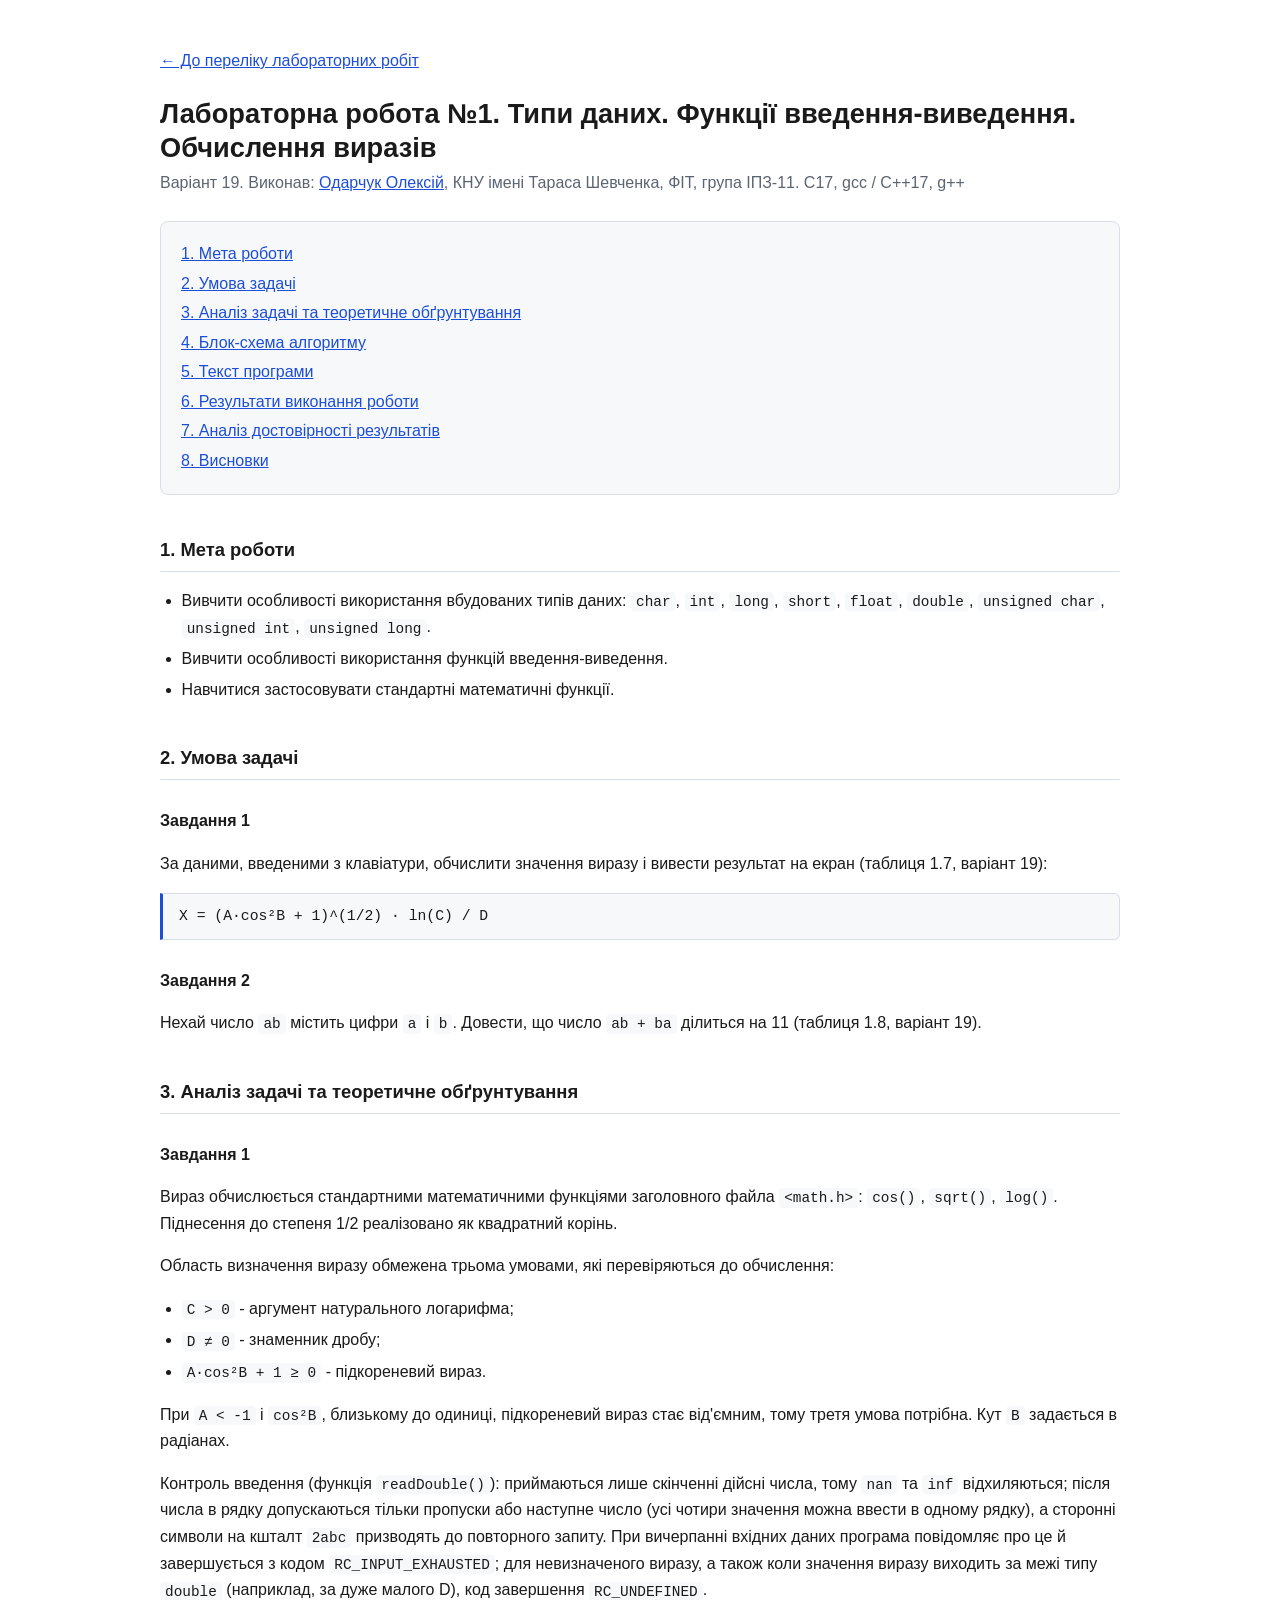
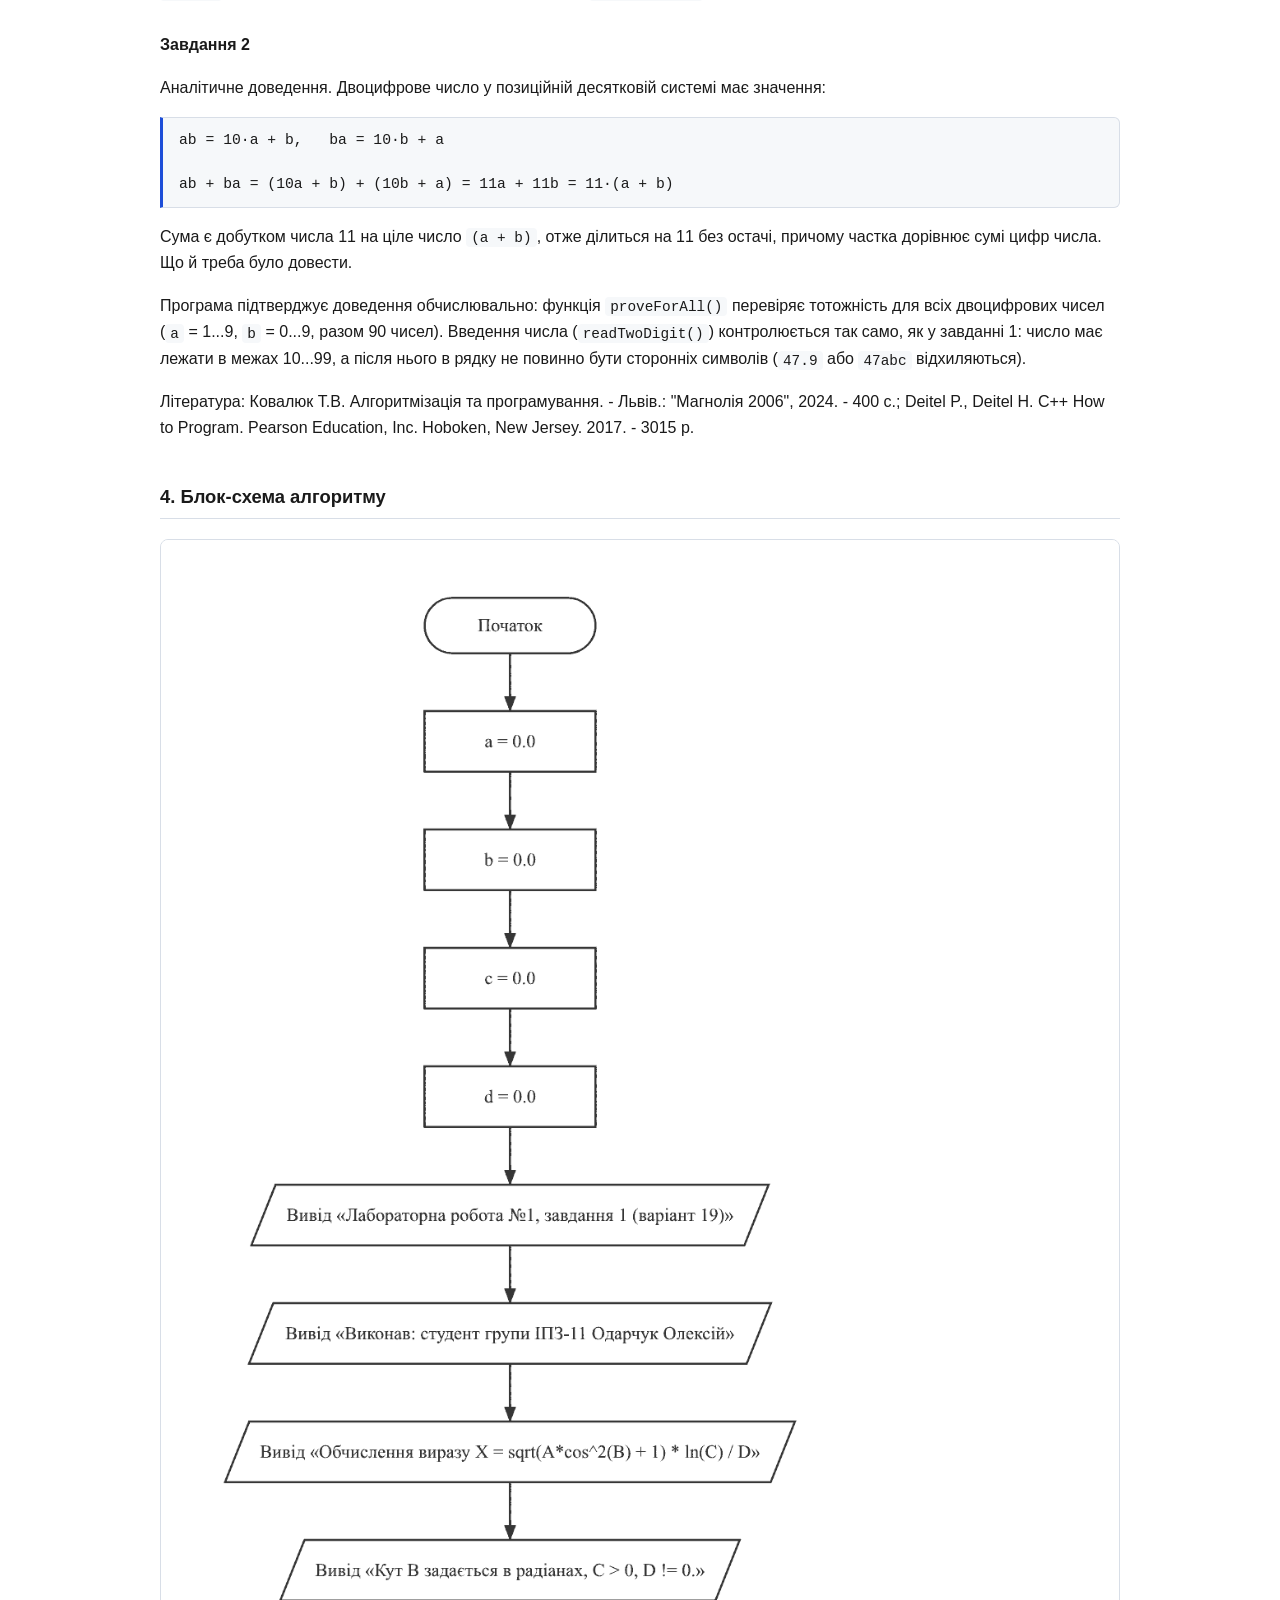
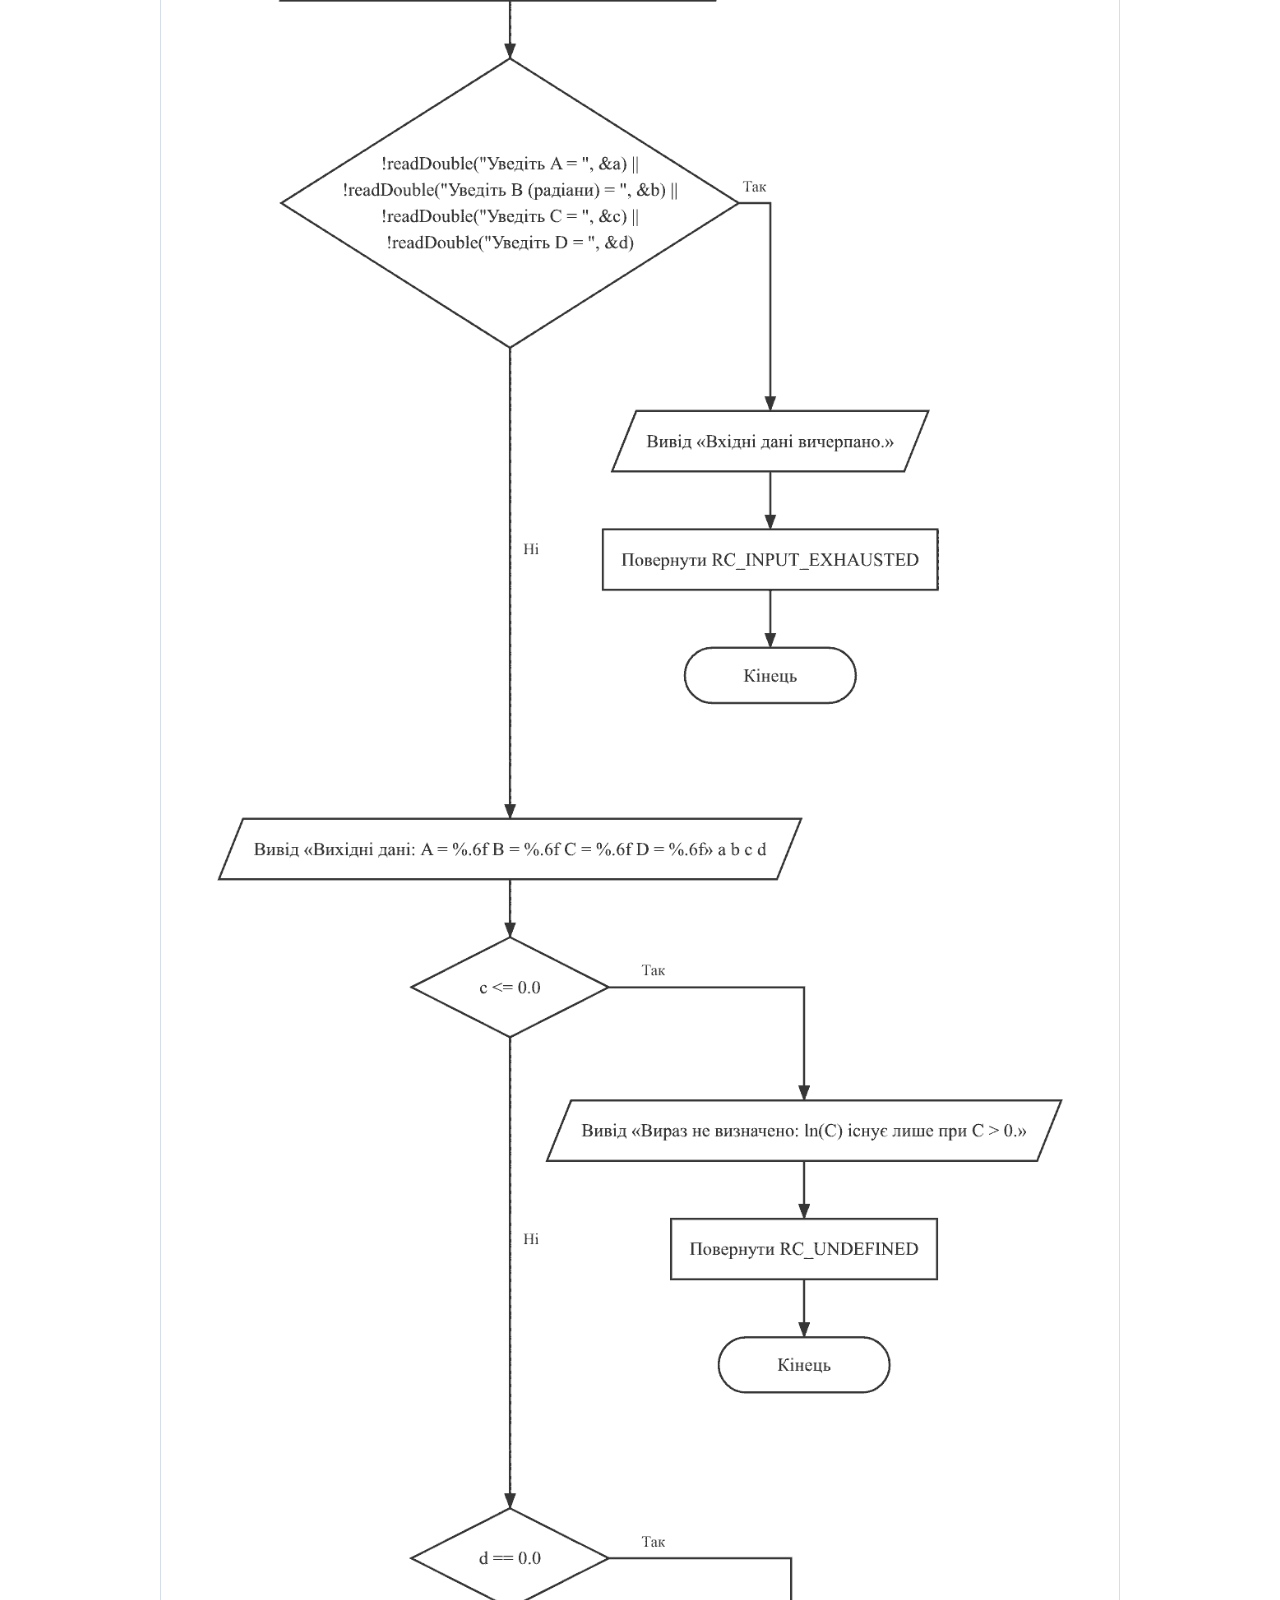
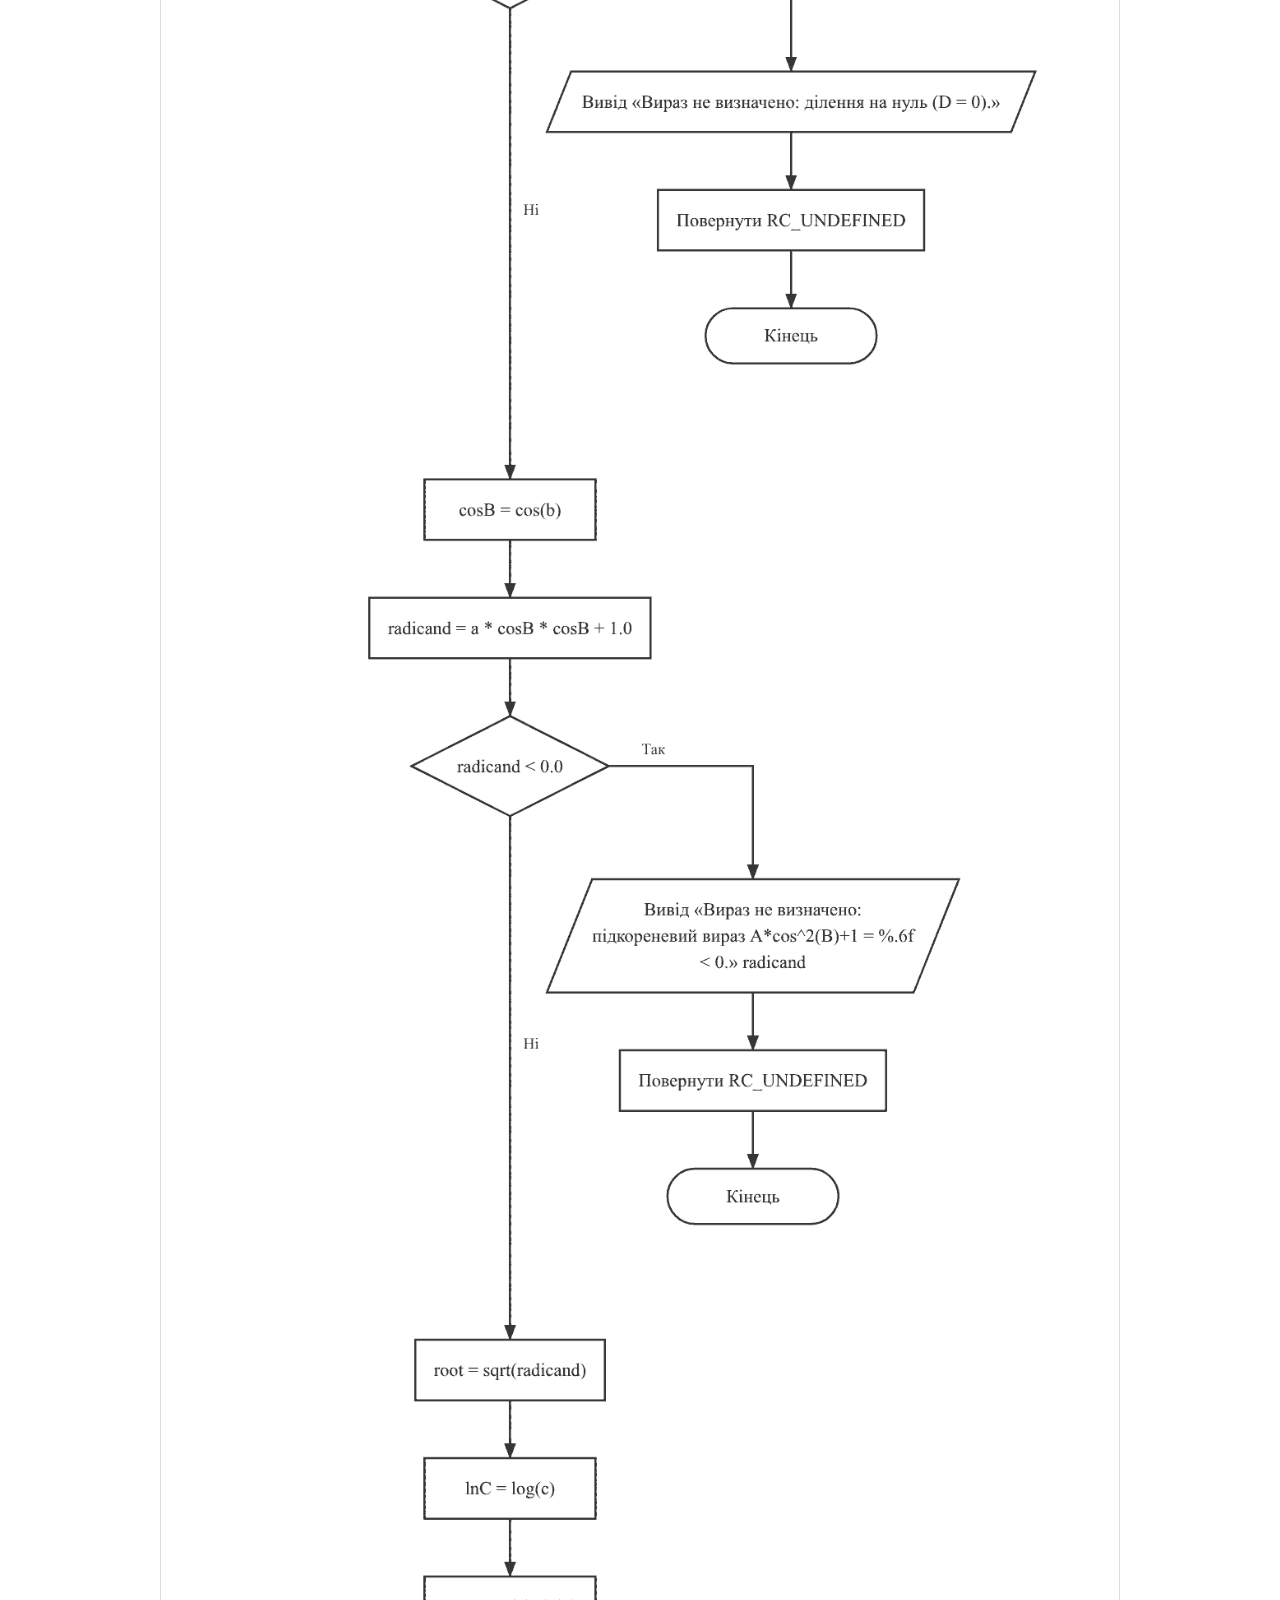
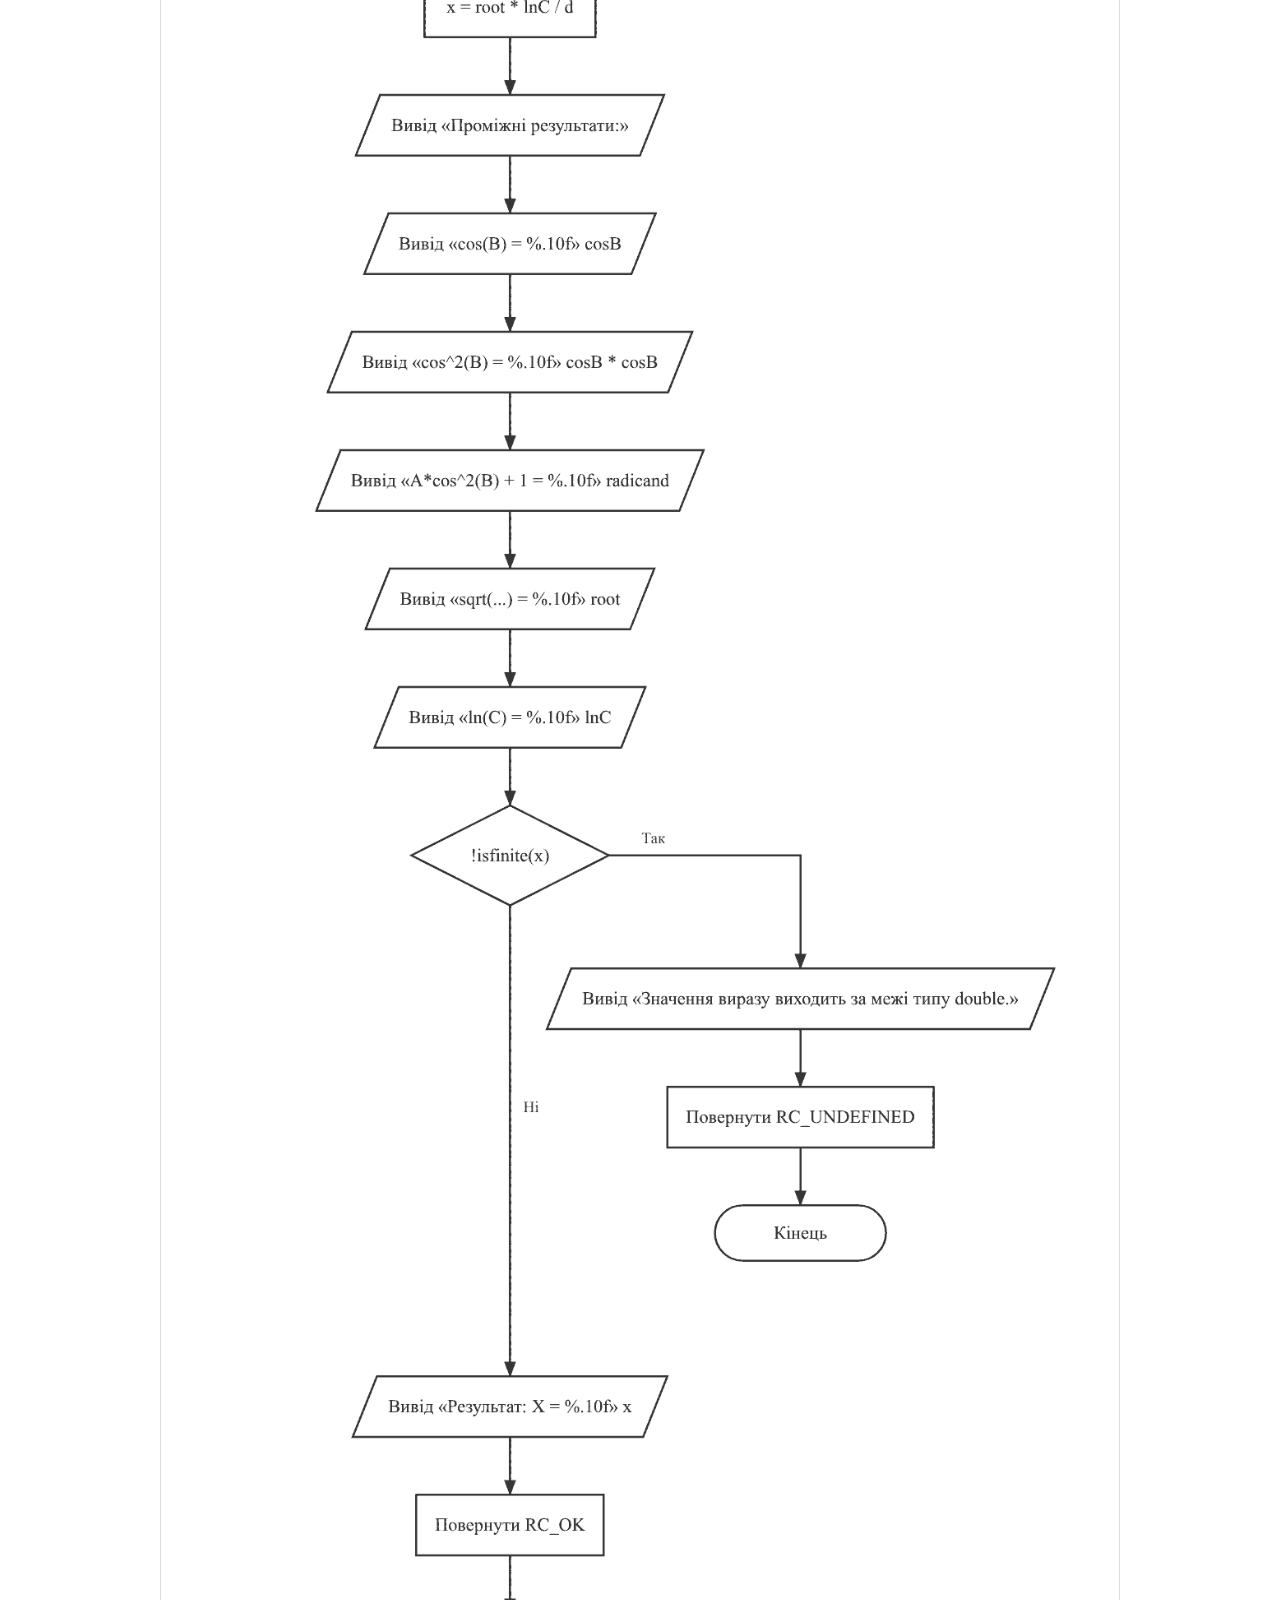
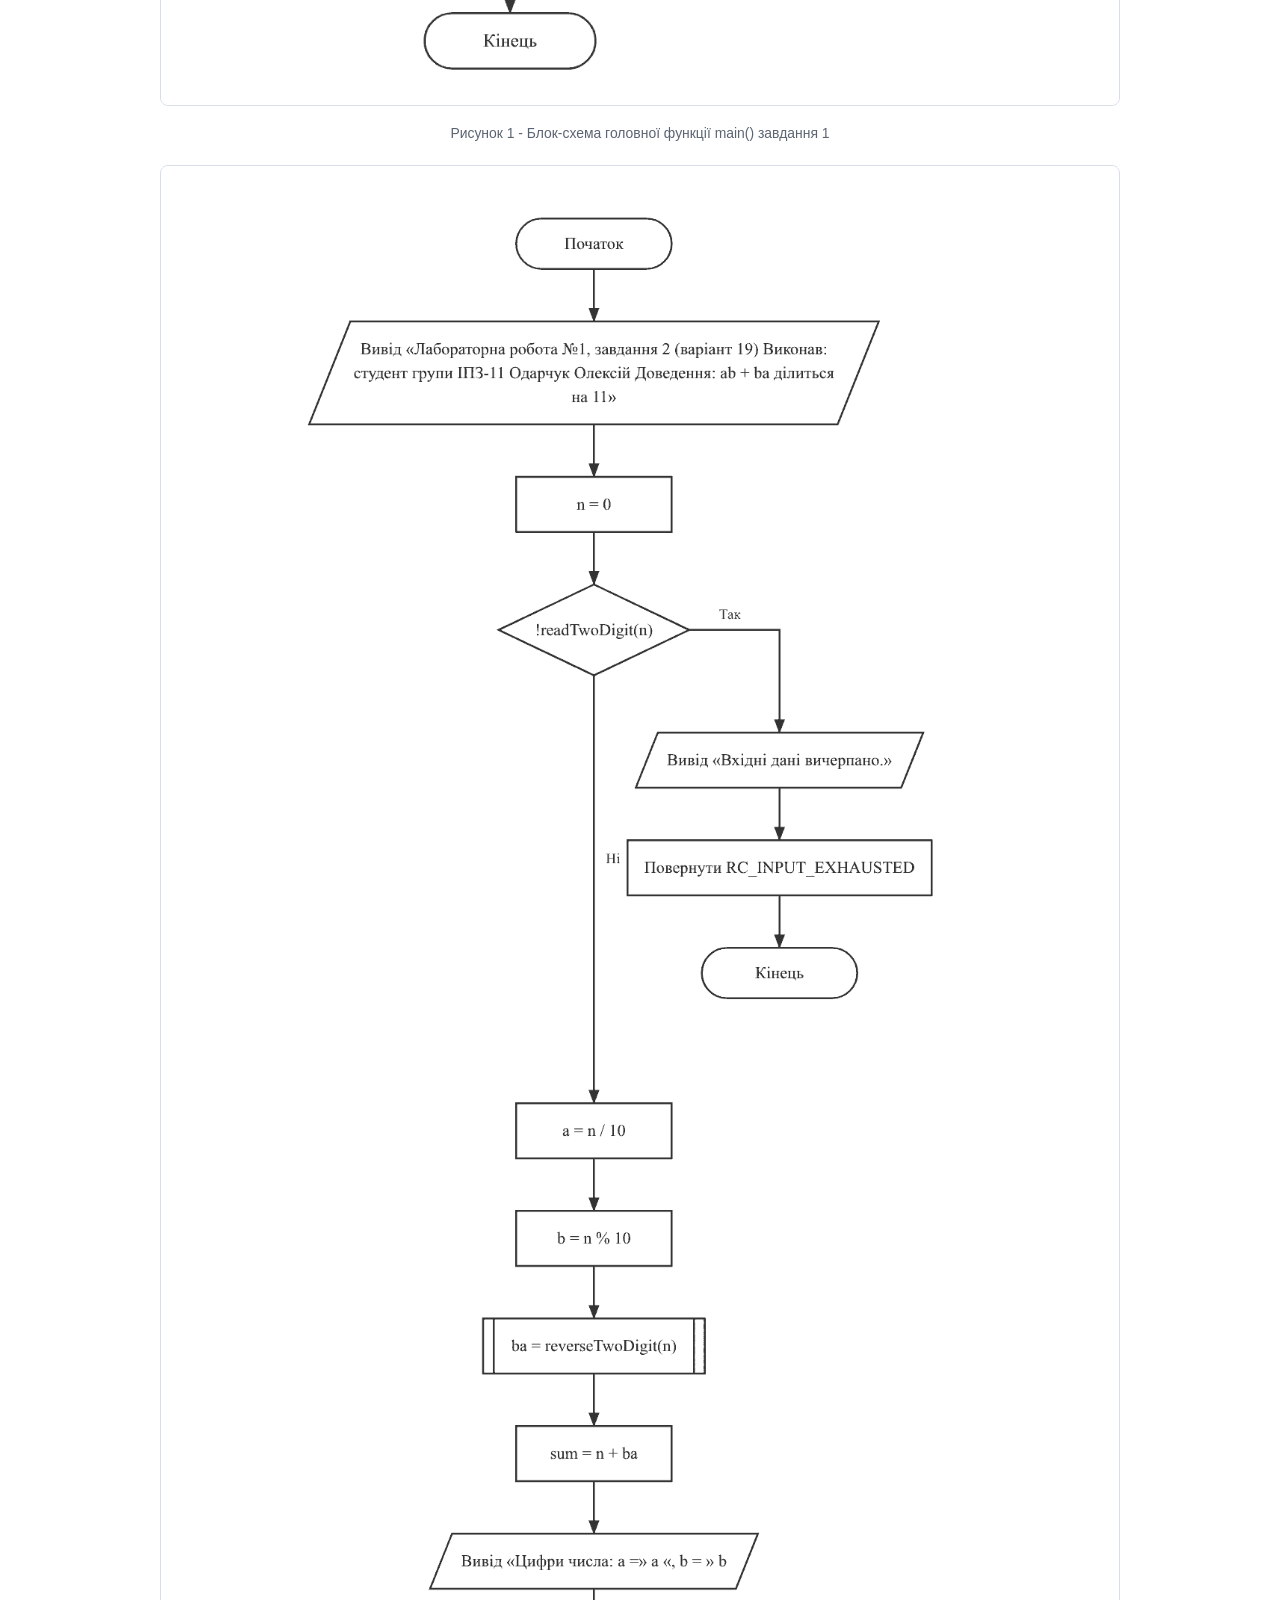
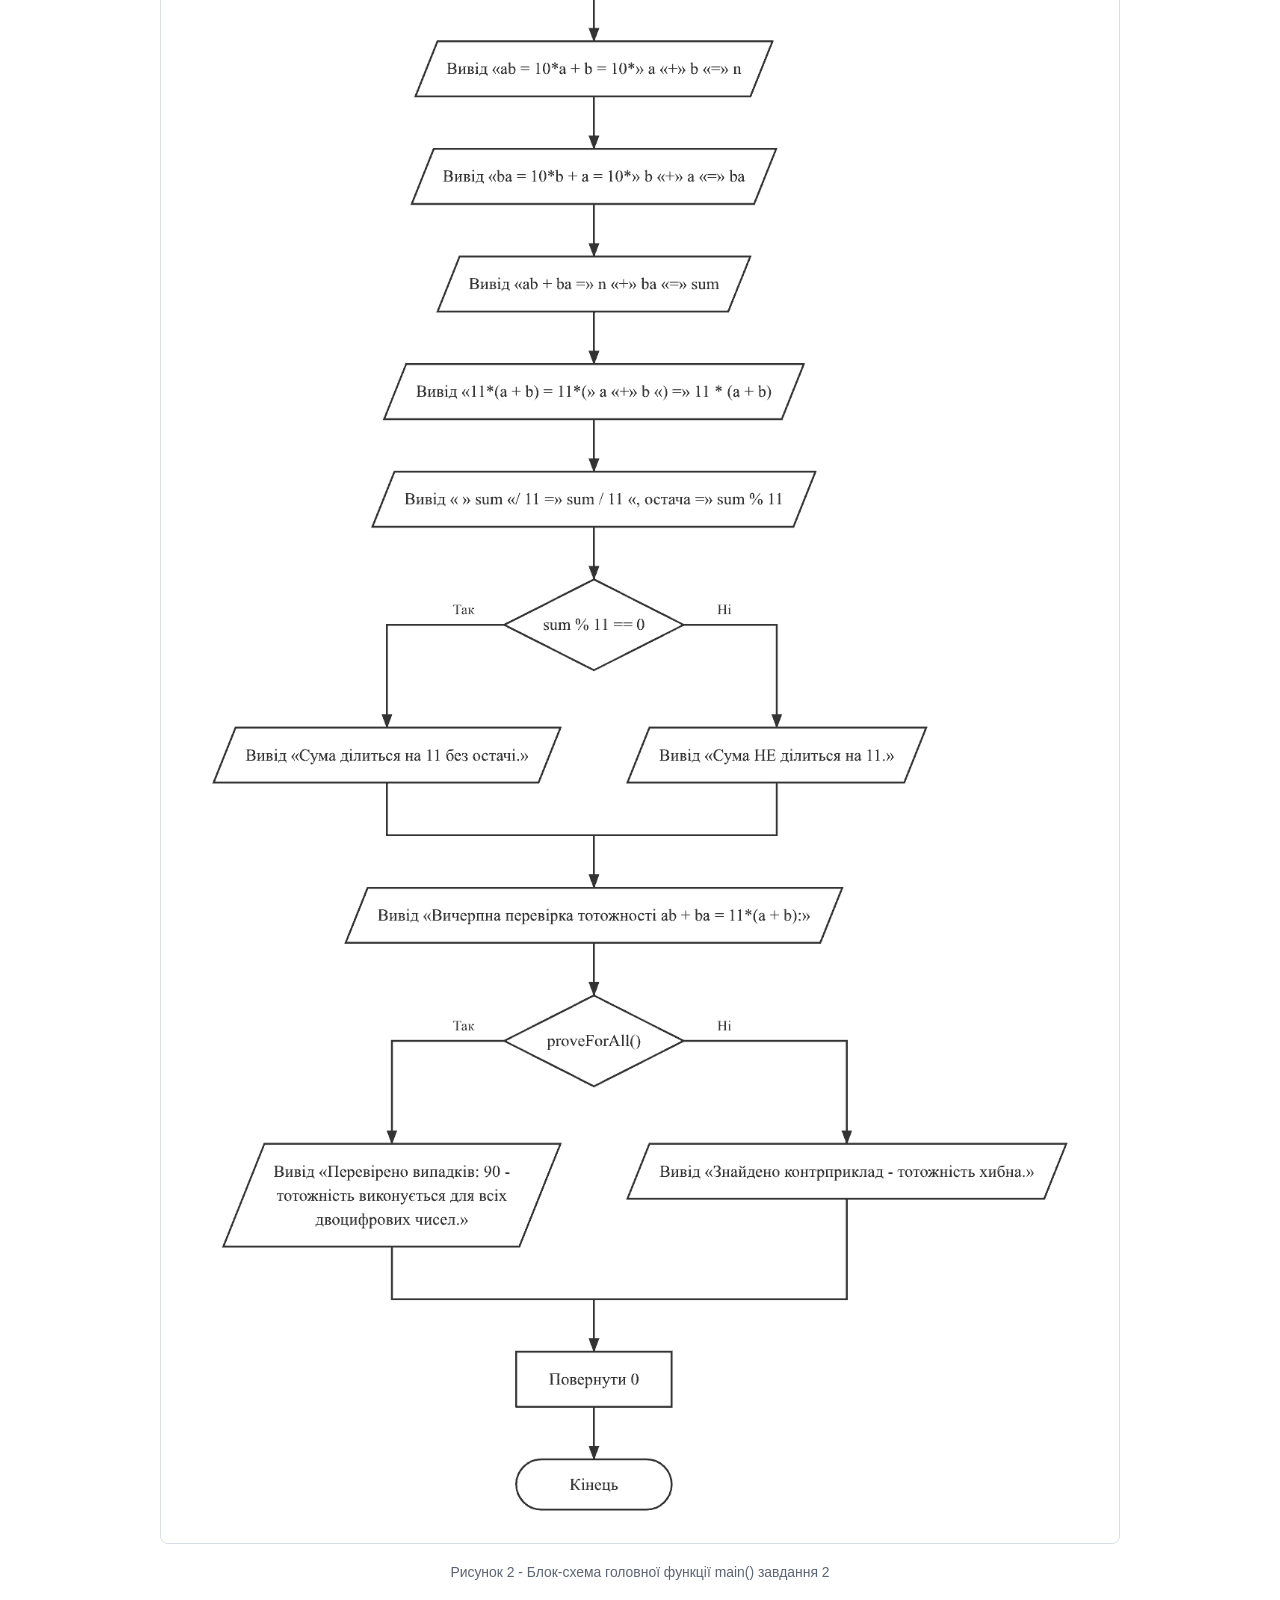
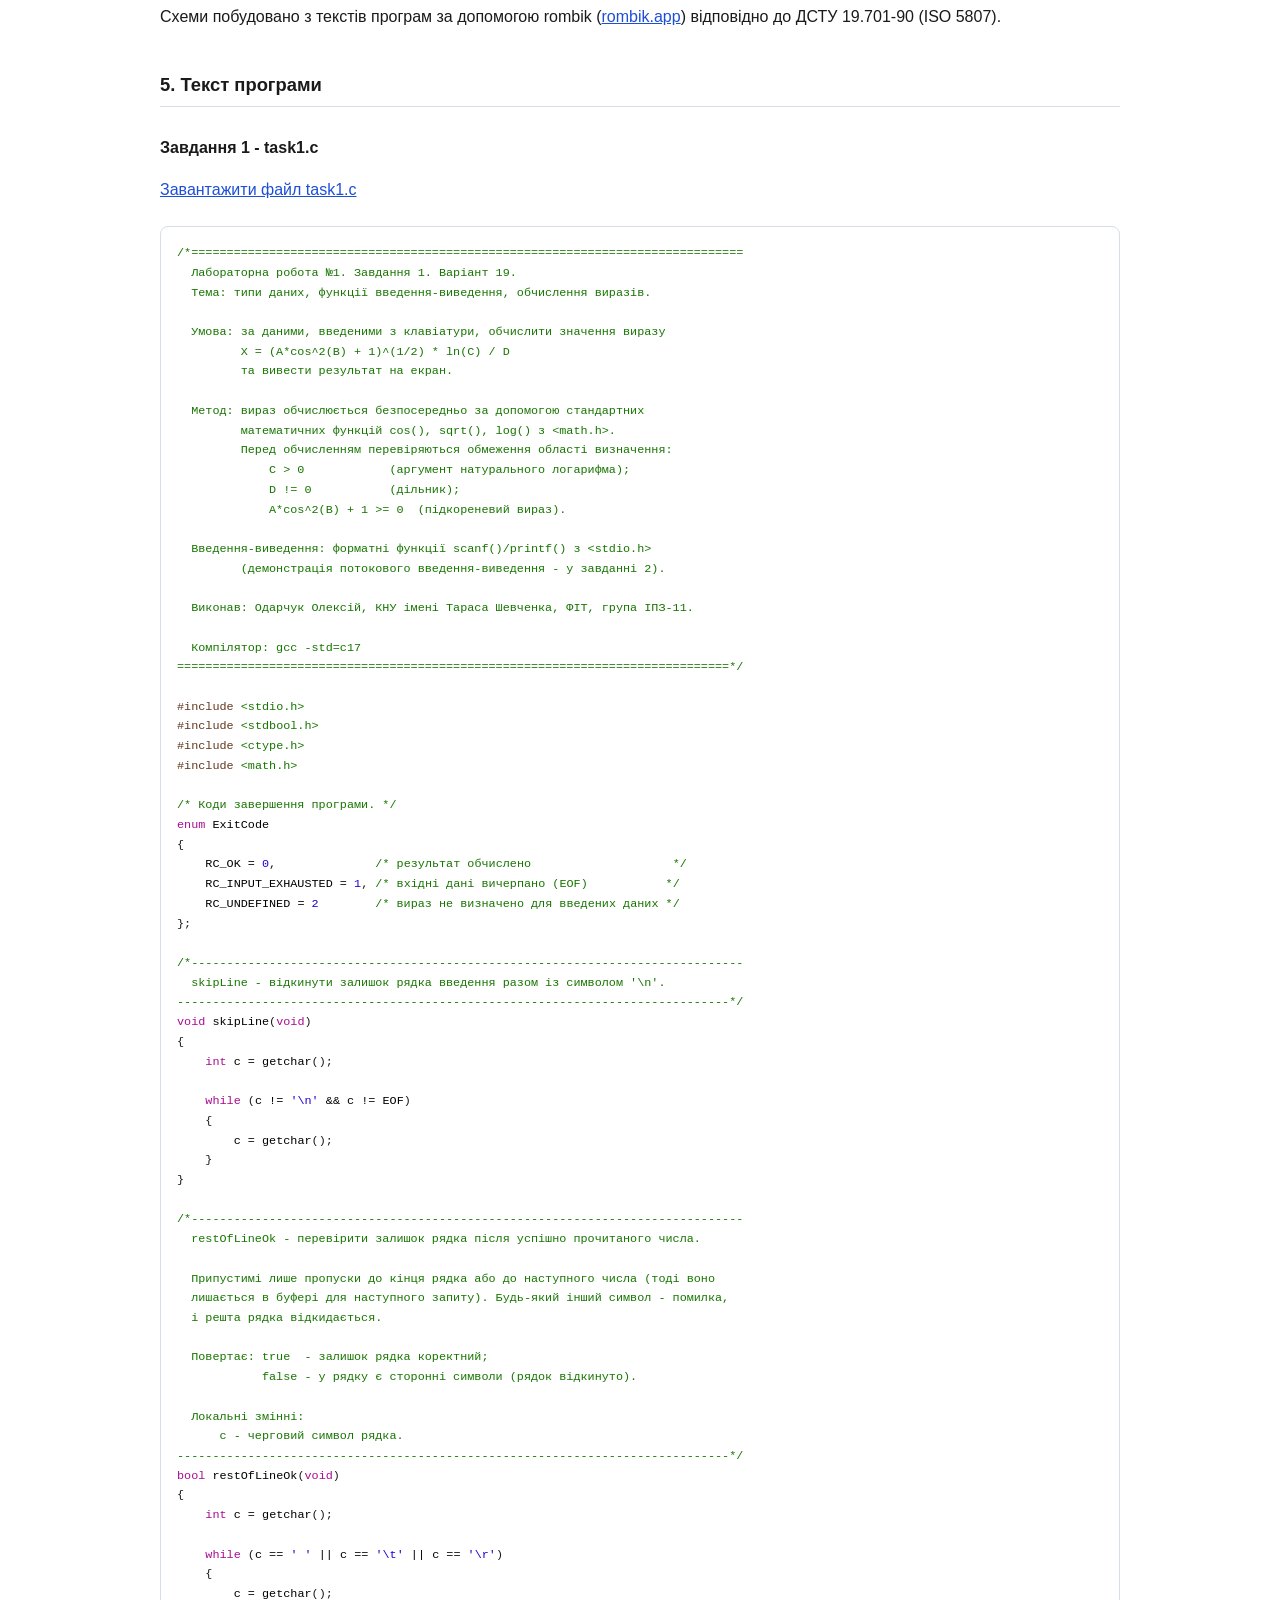
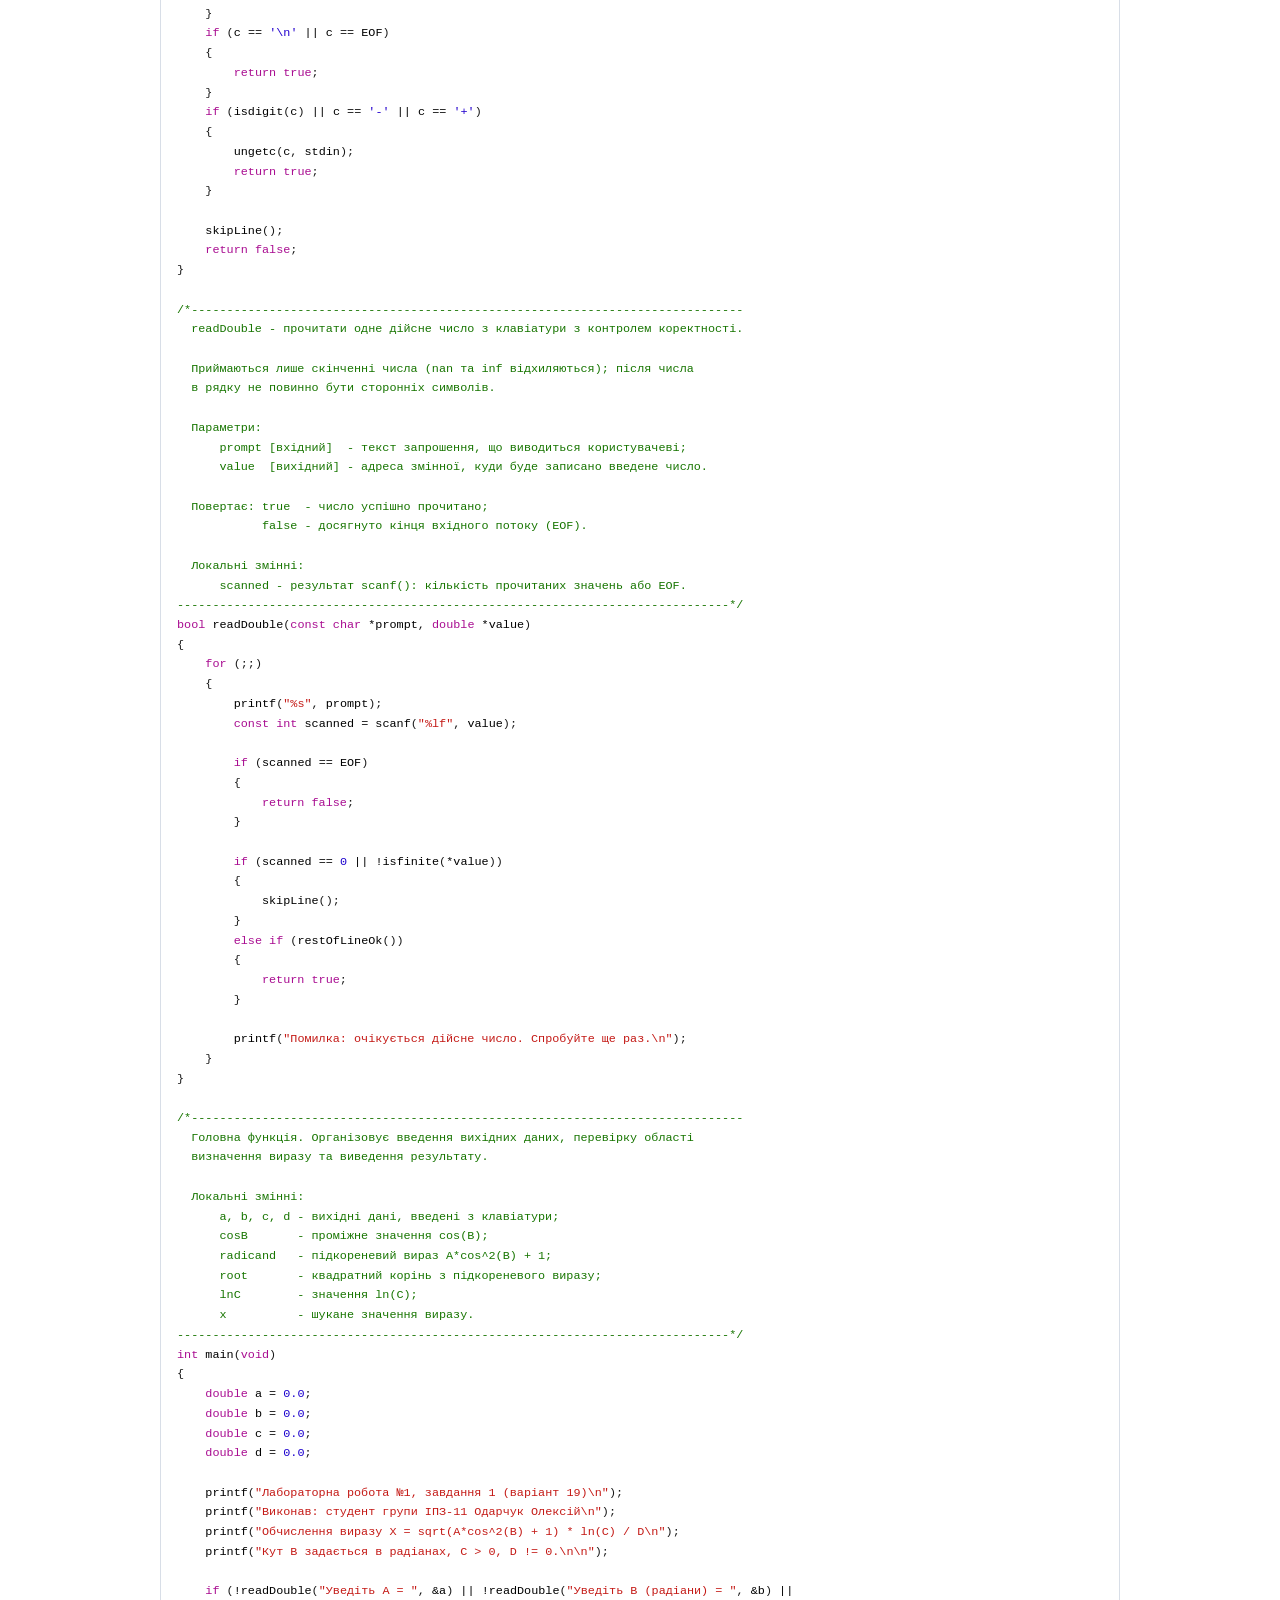
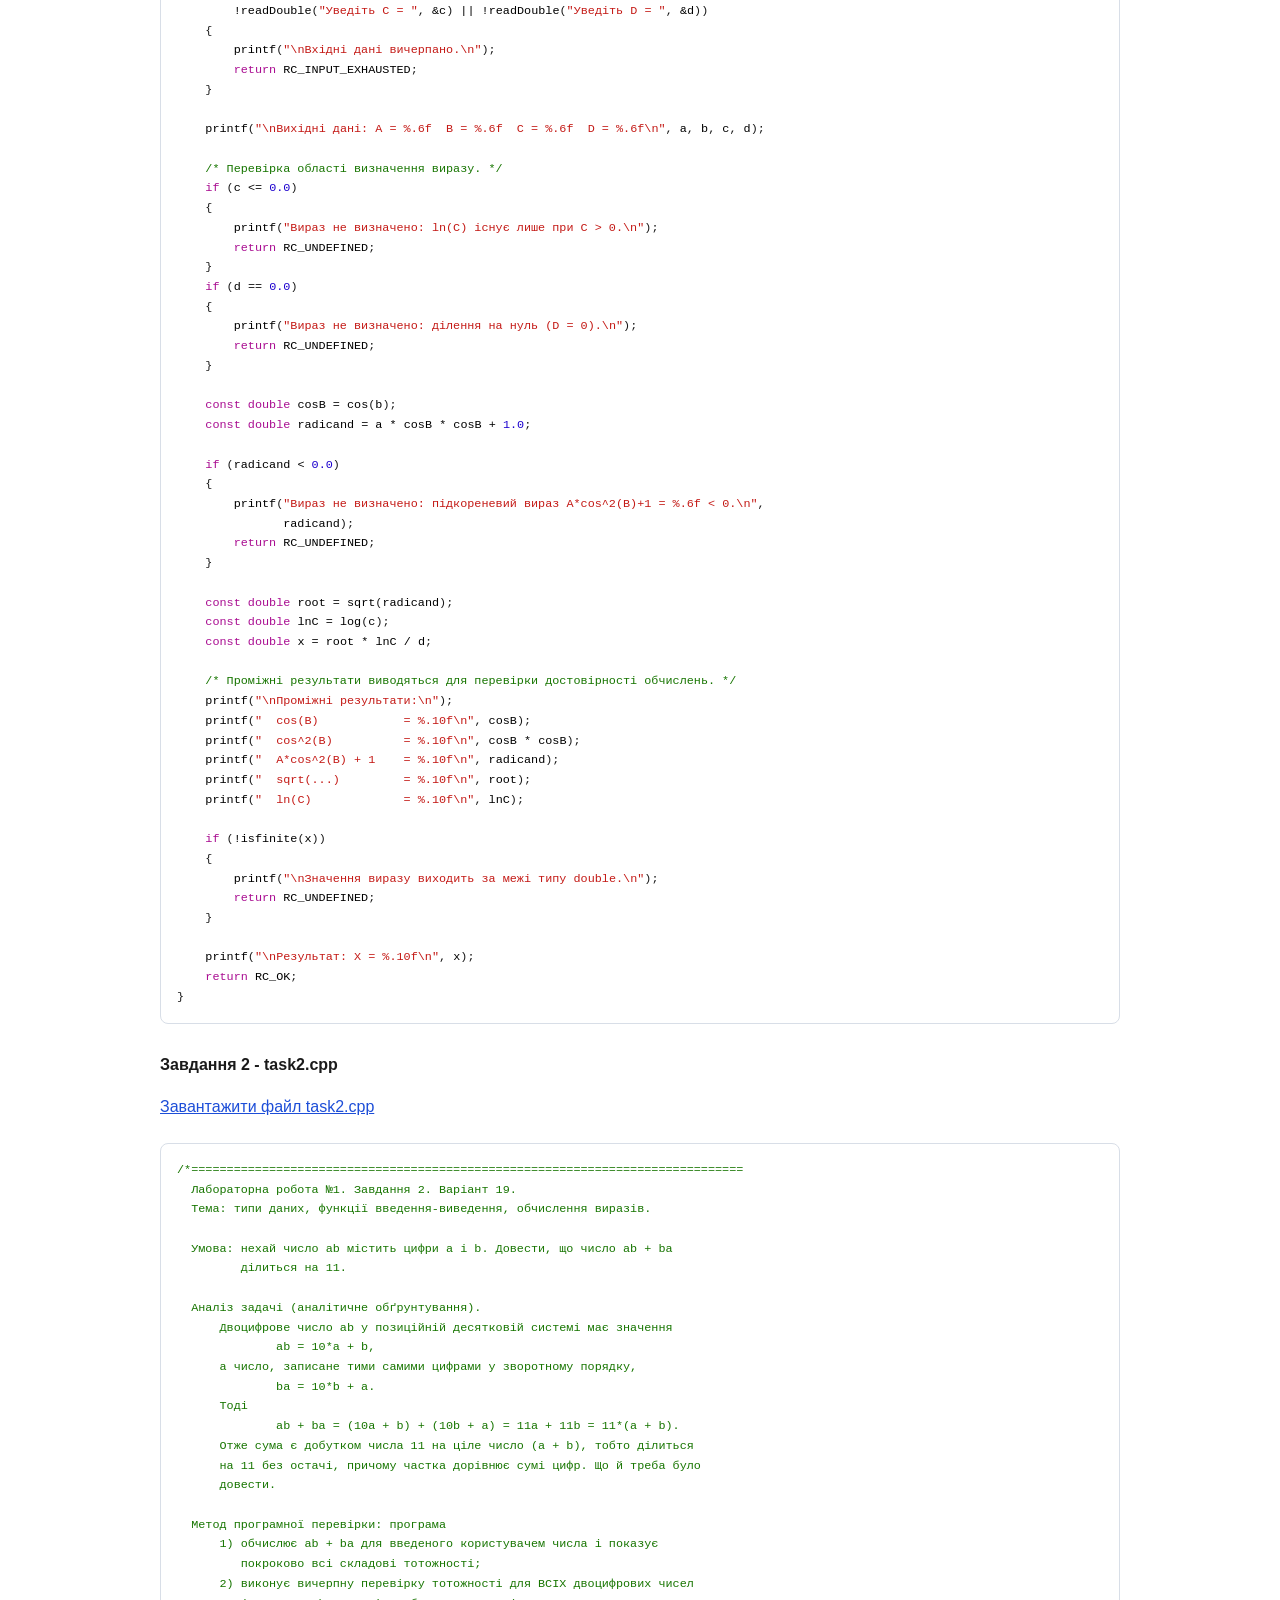
==== commit ab4887bc: "Лабораторні роботи з основ програмування. Варіант 19" ====
--- a/Lab1/report.html
+++ b/Lab1/report.html
@@ -3,1027 +3,145 @@
   <head>
     <meta charset="utf-8" />
     <meta name="viewport" content="width=device-width,initial-scale=1" />
-    <meta name="color-scheme" content="light" />
     <title>Лабораторна робота №1. Типи даних. Функції введення-виведення. Обчислення виразів</title>
-    <link
-      rel="icon"
-      href="data:image/svg+xml,%3Csvg xmlns='http://www.w3.org/2000/svg' viewBox='0 0 64 64'%3E%3Cdefs%3E%3ClinearGradient id='g' x1='0' y1='0' x2='1' y2='1'%3E%3Cstop offset='0' stop-color='%235b3df5'/%3E%3Cstop offset='1' stop-color='%230b9e8f'/%3E%3C/linearGradient%3E%3C/defs%3E%3Crect width='64' height='64' rx='16' fill='url(%23g)'/%3E%3Ctext x='32' y='41' font-family='monospace' font-size='24' font-weight='700' fill='white' text-anchor='middle'%3EC++%3C/text%3E%3C/svg%3E"
-    />
-    <link rel="preconnect" href="https://fonts.googleapis.com" />
-    <link rel="preconnect" href="https://fonts.gstatic.com" crossorigin />
-    <link
-      rel="stylesheet"
-      href="https://fonts.googleapis.com/css2?family=IBM+Plex+Sans:wght@400;500;600;700&amp;family=JetBrains+Mono:wght@400;500;600;700;800&amp;display=swap"
-    />
     <link rel="stylesheet" href="../report.css" />
-    <script>
-      // Поведінка сторінок: тема, вкладки завдань, перелік функцій, збільшення
-      // рисунків, рядок стану, клавіші як у vim. Без сторонніх бібліотек.
-      (function () {
-        var root = document.documentElement;
-        var KEY = "op-theme";
-        try {
-          var saved = localStorage.getItem(KEY);
-          if (saved === "light" || saved === "dark") root.dataset.theme = saved;
-        } catch (e) {}
-
-        //типова тема світла; темна вмикається лише кнопкою
-        function isDark() {
-          return root.dataset.theme === "dark";
-        }
-
-        function switchTheme() {
-          var next = isDark() ? "light" : "dark";
-          root.dataset.theme = next;
-          try {
-            localStorage.setItem(KEY, next);
-          } catch (e) {}
-        }
-
-        function $all(sel, from) {
-          return Array.prototype.slice.call((from || document).querySelectorAll(sel));
-        }
-
-        document.addEventListener("DOMContentLoaded", function () {
-          var toggle = document.querySelector(".theme-toggle");
-          if (toggle) toggle.addEventListener("click", switchTheme);
-
-          // ---------- вкладки завдань: перемикаються разом у коді й прогонах ----------
-          var tabGroups = $all(".tabs");
-          function selectTask(n) {
-            tabGroups.forEach(function (group) {
-              var has = group.querySelector('[role="tab"][data-task="' + n + '"]');
-              if (!has) return;
-              $all('[role="tab"]', group).forEach(function (t) {
-                t.setAttribute("aria-selected", t.dataset.task === String(n) ? "true" : "false");
-              });
-              $all(".tabpanel", group).forEach(function (panel) {
-                panel.hidden = panel.dataset.task !== String(n);
-              });
-            });
-          }
-          if (tabGroups.length) {
-            var first = tabGroups[0].querySelector('[role="tab"]');
-            selectTask(first.dataset.task);
-            $all('.tabs [role="tab"]').forEach(function (t) {
-              t.addEventListener("click", function () {
-                selectTask(t.dataset.task);
-              });
-            });
-          }
-          function selectTabIndex(i) {
-            var tabs = tabGroups.length ? $all('[role="tab"]', tabGroups[0]) : [];
-            if (tabs[i]) selectTask(tabs[i].dataset.task);
-          }
-
-          // ---------- перелік функцій: перехід до рядка у вікні коду ----------
-          $all(".tags button[data-line]").forEach(function (btn) {
-            btn.addEventListener("click", function () {
-              var block = btn.closest(".codeblock");
-              var view = block.querySelector(".codeview");
-              var gutter = block.querySelector(".gutter");
-              var style = getComputedStyle(gutter);
-              var lh = parseFloat(style.lineHeight);
-              var top = parseFloat(style.paddingTop) + (Number(btn.dataset.line) - 1) * lh;
-              var mark = view.querySelector(".linehl");
-              if (!mark) {
-                mark = document.createElement("div");
-                mark.className = "linehl";
-                view.appendChild(mark);
-              }
-              mark.style.top = top + "px";
-              mark.style.height = lh + "px";
-              mark.classList.remove("flash");
-              void mark.offsetWidth;
-              mark.classList.add("flash");
-              view.scrollTo({ top: Math.max(0, top - 3 * lh), behavior: "smooth" });
-              block.scrollIntoView({ block: "nearest", behavior: "smooth" });
-            });
-          });
-
-          // ---------- протоколи ----------
-          // (розгортання робить сам елемент details)
-
-          // ---------- посилання на розділи ----------
-          $all("a.anchor").forEach(function (a) {
-            a.addEventListener("click", function () {
-              var url = location.href.split("#")[0] + a.hash;
-              if (navigator.clipboard) navigator.clipboard.writeText(url).catch(function () {});
-              a.classList.add("copied");
-              setTimeout(function () {
-                a.classList.remove("copied");
-              }, 1200);
-            });
-          });
-
-          // ---------- копіювання коду ----------
-          $all(".codeblock .copy").forEach(function (btn) {
-            btn.addEventListener("click", function () {
-              var text = btn.closest(".codeblock").querySelector("pre.src").innerText;
-              navigator.clipboard.writeText(text).then(function () {
-                btn.textContent = "Скопійовано";
-                setTimeout(function () {
-                  btn.textContent = "Копіювати";
-                }, 1600);
-              });
-            });
-          });
-
-          // ---------- друк ----------
-          $all(".print").forEach(function (b) {
-            b.addEventListener("click", function () {
-              window.print();
-            });
-          });
-
-          // ---------- збільшення рисунка: масштаб колесом, перетягування ----------
-          var box = document.createElement("div");
-          box.className = "lightbox";
-          box.hidden = true;
-          box.innerHTML =
-            '<div class="lb-bar"><span class="lb-name"></span>' +
-            '<button type="button" class="btn-sm" data-z="in">+</button>' +
-            '<button type="button" class="btn-sm" data-z="out">−</button>' +
-            '<button type="button" class="btn-sm" data-z="width">По ширині</button>' +
-            '<button type="button" class="btn-sm" data-z="whole">Цілком</button>' +
-            '<button type="button" class="btn-sm" data-z="one">1:1</button>' +
-            '<button type="button" class="btn-sm" data-z="close">Закрити</button></div>' +
-            '<div class="lb-stage"><img alt=""></div>';
-          document.body.appendChild(box);
-          var stage = box.querySelector(".lb-stage");
-          var big = box.querySelector("img");
-          var label = box.querySelector(".lb-name");
-          var view = { s: 1, x: 0, y: 0 };
-          function apply() {
-            big.style.transform =
-              "translate(" + view.x + "px," + view.y + "px) scale(" + view.s + ")";
-            label.textContent = Math.round(view.s * 100) + "%  " + (big.alt || "");
-          }
-          //whole = false: за шириною (текст високої схеми лишається читабельним);
-          //whole = true: схема вміщується цілком
-          function fit(whole) {
-            var w = stage.clientWidth - 32;
-            var h = stage.clientHeight - 32;
-            var nw = big.naturalWidth || 1;
-            var nh = big.naturalHeight || 1;
-            view.s = whole ? Math.min(1, w / nw, h / nh) : Math.min(1, w / nw);
-            view.x = (stage.clientWidth - nw * view.s) / 2;
-            view.y = Math.max(16, (stage.clientHeight - nh * view.s) / 2);
-            apply();
-          }
-          function zoomAt(factor, cx, cy) {
-            var s = Math.min(8, Math.max(0.05, view.s * factor));
-            view.x = cx - ((cx - view.x) * s) / view.s;
-            view.y = cy - ((cy - view.y) * s) / view.s;
-            view.s = s;
-            apply();
-          }
-          function openBox(img) {
-            big.src = img.currentSrc || img.src;
-            big.alt = img.alt;
-            box.hidden = false;
-            document.body.classList.add("noscroll");
-            if (big.complete && big.naturalWidth) fit(false);
-            else
-              big.onload = function () {
-                fit(false);
-              };
-          }
-          function closeBox() {
-            box.hidden = true;
-            document.body.classList.remove("noscroll");
-          }
-          $all("figure img").forEach(function (img) {
-            img.addEventListener("click", function () {
-              openBox(img);
-            });
-          });
-          box.querySelector(".lb-bar").addEventListener("click", function (e) {
-            var z = e.target.dataset && e.target.dataset.z;
-            var cx = stage.clientWidth / 2;
-            var cy = stage.clientHeight / 2;
-            if (z === "in") zoomAt(1.25, cx, cy);
-            else if (z === "out") zoomAt(0.8, cx, cy);
-            else if (z === "width") fit(false);
-            else if (z === "whole") fit(true);
-            else if (z === "one") zoomAt(1 / view.s, cx, cy);
-            else if (z === "close") closeBox();
-          });
-          stage.addEventListener(
-            "wheel",
-            function (e) {
-              e.preventDefault();
-              var r = stage.getBoundingClientRect();
-              //колесо миші та жест щипка змінюють масштаб, дотик двома пальцями гортає
-              var zoom = e.ctrlKey || e.metaKey || (e.deltaX === 0 && Math.abs(e.deltaY) >= 50);
-              if (zoom) {
-                zoomAt(e.deltaY < 0 ? 1.15 : 0.87, e.clientX - r.left, e.clientY - r.top);
-              } else {
-                view.x -= e.deltaX;
-                view.y -= e.deltaY;
-                apply();
-              }
-            },
-            { passive: false },
-          );
-          var drag = null;
-          stage.addEventListener("pointerdown", function (e) {
-            drag = { x: e.clientX, y: e.clientY, vx: view.x, vy: view.y, moved: false };
-            stage.setPointerCapture(e.pointerId);
-          });
-          stage.addEventListener("pointermove", function (e) {
-            if (!drag) return;
-            var dx = e.clientX - drag.x;
-            var dy = e.clientY - drag.y;
-            if (Math.abs(dx) + Math.abs(dy) > 3) drag.moved = true;
-            view.x = drag.vx + dx;
-            view.y = drag.vy + dy;
-            apply();
-          });
-          stage.addEventListener("pointerup", function (e) {
-            if (drag && !drag.moved && e.target === stage) closeBox();
-            drag = null;
-          });
-
-          // ---------- довідка про клавіші ----------
-          var help = document.querySelector(".helpbox");
-          function toggleHelp(show) {
-            if (!help) return;
-            help.hidden = show === undefined ? !help.hidden : !show;
-          }
-          if (help) {
-            help.addEventListener("click", function (e) {
-              if (e.target === help || e.target.classList.contains("close")) toggleHelp(false);
-            });
-          }
-
-          // ---------- рядок стану та активний пункт змісту ----------
-          var sections = $all("main section[id]");
-          var links = $all(".toc a");
-          var bar = document.querySelector(".progress span");
-          var vim = document.querySelector(".vimbar");
-          function current() {
-            var y = window.scrollY + window.innerHeight * 0.25;
-            var cur = sections[0];
-            sections.forEach(function (s) {
-              if (s.offsetTop <= y) cur = s;
-            });
-            return cur;
-          }
-          function update() {
-            var max = root.scrollHeight - root.clientHeight;
-            var part = max > 0 ? Math.min(1, root.scrollTop / max) : 0;
-            if (bar) bar.style.transform = "scaleX(" + part + ")";
-            var cur = current();
-            if (cur) {
-              links.forEach(function (a) {
-                a.classList.toggle("active", a.hash === "#" + cur.id);
-              });
-            }
-            if (vim) {
-              vim.querySelector(".pos").textContent =
-                part === 0 ? "Top" : part === 1 ? "Bot" : Math.round(part * 100) + "%";
-              if (cur && cur.dataset.title)
-                vim.querySelector(".where").textContent = cur.dataset.title;
-            }
-          }
-          window.addEventListener("scroll", update, { passive: true });
-          window.addEventListener("resize", update);
-          update();
-
-          function jump(dir) {
-            if (!sections.length) return;
-            var cur = current();
-            var i = sections.indexOf(cur);
-            var target = sections[Math.min(sections.length - 1, Math.max(0, i + dir))];
-            if (dir < 0 && window.scrollY > cur.offsetTop + 10) target = cur;
-            //зі вступу сторінки перший крок веде до першого розділу
-            if (dir > 0 && window.scrollY + 10 < sections[0].offsetTop) target = sections[0];
-            target.scrollIntoView({ behavior: "smooth" });
-          }
-
-          // ---------- клавіші ----------
-          var lastG = 0;
-          document.addEventListener("keydown", function (e) {
-            var tag = (e.target.tagName || "").toLowerCase();
-            if (e.ctrlKey || e.metaKey || e.altKey) return;
-            if (tag === "input" || tag === "textarea" || tag === "select") return;
-            var code = e.code;
-            if (code === "Escape") {
-              if (!box.hidden) closeBox();
-              toggleHelp(false);
-              return;
-            }
-            if (!box.hidden) {
-              if (code === "Equal" || code === "NumpadAdd")
-                zoomAt(1.25, stage.clientWidth / 2, stage.clientHeight / 2);
-              if (code === "Minus" || code === "NumpadSubtract")
-                zoomAt(0.8, stage.clientWidth / 2, stage.clientHeight / 2);
-              if (code === "Digit0") fit(true);
-              return;
-            }
-            if ((code === "Slash" && e.shiftKey) || e.key === "?") {
-              toggleHelp();
-            } else if (code === "KeyT") {
-              switchTheme();
-            } else if (code === "KeyJ") {
-              jump(1);
-            } else if (code === "KeyK") {
-              jump(-1);
-            } else if (code === "KeyP") {
-              window.print();
-            } else if (code === "KeyG" && e.shiftKey) {
-              window.scrollTo({ top: root.scrollHeight, behavior: "smooth" });
-            } else if (code === "KeyG") {
-              var now = Date.now();
-              if (now - lastG < 500) window.scrollTo({ top: 0, behavior: "smooth" });
-              lastG = now;
-            } else if (code === "BracketLeft" || code === "BracketRight") {
-              var link = document.querySelector(
-                code === "BracketLeft" ? 'a[rel="prev"]' : 'a[rel="next"]',
-              );
-              if (link) location.href = link.href;
-            } else if (/^Digit[1-9]$/.test(code)) {
-              selectTabIndex(Number(code.slice(5)) - 1);
-            } else {
-              return;
-            }
-            e.preventDefault();
-          });
-        });
-      })();
-    </script>
   </head>
 
-  <body class="report">
-    <div class="progress"><span></span></div>
-    <header class="topbar">
-      <a class="brand" href="../index.html" aria-label="На головну"
-        ><span class="logo">&gt;_</span></a
-      >
-      <nav class="crumbs" aria-label="Шлях">
-        <span class="host">ishawyha@op</span>:<a href="../index.html">~/OP_FirstCourse</a>/<a
-          href="report.html"
-          >Lab1</a
-        ><span class="ps">$</span>
+  <body>
+    <main>
+      <p class="files"><a href="../index.html">← До переліку лабораторних робіт</a></p>
+
+      <h1>Лабораторна робота №1. Типи даних. Функції введення-виведення. Обчислення виразів</h1>
+      <p class="sub">
+        Варіант 19. Виконав: <a href="https://ishawyha.dev">Одарчук Олексій</a>, КНУ імені Тараса
+        Шевченка, ФІТ, група ІПЗ-11. C17, gcc / C++17, g++
+      </p>
+
+      <nav class="toc">
+        <ul>
+          <li><a href="#s-goal">1. Мета роботи</a></li>
+          <li><a href="#s-task">2. Умова задачі</a></li>
+          <li><a href="#s-analysis">3. Аналіз задачі та теоретичне обґрунтування</a></li>
+          <li><a href="#s-flowchart">4. Блок-схема алгоритму</a></li>
+          <li><a href="#s-code">5. Текст програми</a></li>
+          <li><a href="#s-results">6. Результати виконання роботи</a></li>
+          <li><a href="#s-validation">7. Аналіз достовірності результатів</a></li>
+          <li><a href="#s-conclusions">8. Висновки</a></li>
+        </ul>
       </nav>
-      <span class="spacer"></span>
-      <a
-        class="icon-btn"
-        href="https://github.com/OlexiyOdarchuk/OP_FirstCourse"
-        title="Код на GitHub"
-        aria-label="Код на GitHub"
-        ><svg viewBox="0 0 24 24" fill="currentColor" aria-hidden="true">
-          <path
-            d="M12 .5a11.5 11.5 0 0 0-3.64 22.41c.58.1.79-.25.79-.56v-2c-3.2.7-3.88-1.37-3.88-1.37-.52-1.33-1.28-1.69-1.28-1.69-1.05-.72.08-.7.08-.7 1.16.08 1.77 1.19 1.77 1.19 1.03 1.77 2.7 1.26 3.36.96.1-.75.4-1.26.73-1.55-2.55-.29-5.24-1.28-5.24-5.68 0-1.25.45-2.28 1.19-3.08-.12-.29-.52-1.46.11-3.05 0 0 .97-.31 3.17 1.18a11 11 0 0 1 5.77 0c2.2-1.49 3.17-1.18 3.17-1.18.63 1.59.23 2.76.11 3.05.74.8 1.19 1.83 1.19 3.08 0 4.41-2.69 5.39-5.25 5.67.41.36.78 1.06.78 2.14v3.17c0 .31.21.67.8.56A11.5 11.5 0 0 0 12 .5z"
-          /></svg
-      ></a>
-      <button
-        class="icon-btn theme-toggle"
-        type="button"
-        title="Змінити тему (T)"
-        aria-label="Змінити тему"
-      >
-        <svg
-          class="sun"
-          viewBox="0 0 24 24"
-          fill="none"
-          stroke="currentColor"
-          stroke-width="2"
-          stroke-linecap="round"
-          aria-hidden="true"
-        >
-          <circle cx="12" cy="12" r="4" />
-          <path
-            d="M12 2v2M12 20v2M4.9 4.9l1.4 1.4M17.7 17.7l1.4 1.4M2 12h2M20 12h2M4.9 19.1l1.4-1.4M17.7 6.3l1.4-1.4"
-          /></svg
-        ><svg
-          class="moon"
-          viewBox="0 0 24 24"
-          fill="none"
-          stroke="currentColor"
-          stroke-width="2"
-          stroke-linecap="round"
-          stroke-linejoin="round"
-          aria-hidden="true"
-        >
-          <path d="M21 12.8A9 9 0 1 1 11.2 3a7 7 0 0 0 9.8 9.8z" />
-        </svg>
-      </button>
-    </header>
-
-    <div class="wrap layout">
-      <aside class="side">
-        <nav class="toc" aria-label="Зміст звіту">
-          <p class="toc-title">tree зміст/</p>
-          <ul>
-            <li>
-              <a href="#s-goal"><span>01</span>Мета роботи</a>
-            </li>
-            <li>
-              <a href="#s-task"><span>02</span>Умова задачі</a>
-            </li>
-            <li>
-              <a href="#s-analysis"><span>03</span>Аналіз задачі та теоретичне обґрунтування</a>
-            </li>
-            <li>
-              <a href="#s-flowchart"><span>04</span>Блок-схема алгоритму</a>
-            </li>
-            <li>
-              <a href="#s-code"><span>05</span>Текст програми</a>
-            </li>
-            <li>
-              <a href="#s-results"><span>06</span>Результати виконання роботи</a>
-            </li>
-            <li>
-              <a href="#s-validation"><span>07</span>Аналіз достовірності результатів</a>
-            </li>
-            <li>
-              <a href="#s-conclusions"><span>08</span>Висновки</a>
-            </li>
-          </ul>
-        </nav>
-        <p class="keyhint">Натисніть <kbd>?</kbd> для довідки про клавіші</p>
-      </aside>
-
-      <main>
-        <header class="hero">
-          <p class="manhead">
-            <span>LAB1(19)</span><span>Основи програмування</span><span>LAB1(19)</span>
-          </p>
-          <p class="eyebrow">Лабораторна робота №1</p>
-          <h1>Типи даних. Функції введення-виведення. Обчислення виразів</h1>
-          <p class="sub">
-            Варіант 19. Виконав: <a href="https://ishawyha.dev">Одарчук Олексій</a>, КНУ імені
-            Тараса Шевченка, Факультет інформаційних технологій, Кафедра програмних систем і
-            технологій, група ІПЗ-11. C17, gcc / C++17, g++
-          </p>
-          <div class="hero-row">
-            <ul class="chips">
-              <li>2 завдання</li>
-              <li>C</li>
-              <li>C++</li>
-              <li>8 розділів</li>
-            </ul>
-            <button class="btn-sm print" type="button">Друк / PDF</button>
-          </div>
-          <div class="window stat">
-            <div class="codebar">
-              <span class="lang lang-sh">&gt;_</span><span class="path">stat Lab1/</span>
-            </div>
-            <div class="body fetch">
-              <div class="kv">
-                <span class="k">Файли</span><span class="v">task1.c, task2.cpp</span>
-                <span class="k">Рядків коду</span><span class="v">465</span>
-                <span class="k">Функцій</span><span class="v">10</span>
-                <span class="k">Блок-схеми</span><span class="v">2 + 2 HIPO</span>
-                <span class="k">Прогони</span><span class="v">8 сценаріїв, 2 екранних копій</span>
-                <span class="k">Перевірки</span><span class="v">2 таблиць</span>
-                <span class="k">Попередження</span
-                ><span class="v">0 (-Wall -Wextra -pedantic)</span>
-              </div>
-            </div>
-          </div>
-        </header>
-
-        <nav class="toc toc-inline" aria-label="Зміст звіту">
-          <p class="toc-title">tree зміст/</p>
-          <ul>
-            <li>
-              <a href="#s-goal"><span>01</span>Мета роботи</a>
-            </li>
-            <li>
-              <a href="#s-task"><span>02</span>Умова задачі</a>
-            </li>
-            <li>
-              <a href="#s-analysis"><span>03</span>Аналіз задачі та теоретичне обґрунтування</a>
-            </li>
-            <li>
-              <a href="#s-flowchart"><span>04</span>Блок-схема алгоритму</a>
-            </li>
-            <li>
-              <a href="#s-code"><span>05</span>Текст програми</a>
-            </li>
-            <li>
-              <a href="#s-results"><span>06</span>Результати виконання роботи</a>
-            </li>
-            <li>
-              <a href="#s-validation"><span>07</span>Аналіз достовірності результатів</a>
-            </li>
-            <li>
-              <a href="#s-conclusions"><span>08</span>Висновки</a>
-            </li>
-          </ul>
-        </nav>
-
-        <section id="s-goal" data-title="§01 Мета роботи">
-          <h2>
-            <span class="num">01</span>Мета роботи<a
-              class="anchor"
-              href="#s-goal"
-              aria-label="Посилання на розділ"
-              >#</a
-            >
-          </h2>
-          <ul>
-            <li>
-              Вивчити особливості використання вбудованих типів даних: <code>char</code>,
-              <code>int</code>, <code>long</code>, <code>short</code>, <code>float</code>,
-              <code>double</code>, <code>unsigned char</code>, <code>unsigned int</code>,
-              <code>unsigned long</code>.
-            </li>
-            <li>Вивчити особливості використання функцій введення-виведення.</li>
-            <li>Навчитися застосовувати стандартні математичні функції.</li>
-          </ul>
-        </section>
-
-        <section id="s-task" data-title="§02 Умова задачі">
-          <h2>
-            <span class="num">02</span>Умова задачі<a
-              class="anchor"
-              href="#s-task"
-              aria-label="Посилання на розділ"
-              >#</a
-            >
-          </h2>
-          <h3 id="s-task-1">
-            Завдання 1<a class="anchor" href="#s-task-1" aria-label="Посилання на підрозділ">#</a>
-          </h3>
-          <p>
-            За даними, введеними з клавіатури, обчислити значення виразу і вивести результат на
-            екран (таблиця 1.7, варіант 19):
-          </p>
-          <pre class="formula">X = (A·cos²B + 1)^(1/2) · ln(C) / D</pre>
-          <h3 id="s-task-2">
-            Завдання 2<a class="anchor" href="#s-task-2" aria-label="Посилання на підрозділ">#</a>
-          </h3>
-          <p>
-            Нехай число <code>ab</code> містить цифри <code>a</code> і <code>b</code>. Довести, що
-            число <code>ab + ba</code> ділиться на 11 (таблиця 1.8, варіант 19).
-          </p>
-        </section>
-
-        <section id="s-analysis" data-title="§03 Аналіз задачі та теоретичне обґрунтування">
-          <h2>
-            <span class="num">03</span>Аналіз задачі та теоретичне обґрунтування<a
-              class="anchor"
-              href="#s-analysis"
-              aria-label="Посилання на розділ"
-              >#</a
-            >
-          </h2>
-          <h3 id="s-analysis-1">
-            Завдання 1<a class="anchor" href="#s-analysis-1" aria-label="Посилання на підрозділ"
-              >#</a
-            >
-          </h3>
-          <p>
-            Вираз обчислюється стандартними математичними функціями заголовного файла
-            <code>&lt;math.h&gt;</code>: <code>cosf()</code>, <code>sqrtf()</code>,
-            <code>logf()</code> для типу <code>float</code>. Піднесення до степеня 1/2 реалізовано
-            як квадратний корінь.
-          </p>
-          <p>Область визначення виразу обмежена трьома умовами, які перевіряються до обчислення:</p>
-          <ul>
-            <li><code>C &gt; 0</code> - аргумент натурального логарифма;</li>
-            <li><code>D ≠ 0</code> - знаменник дробу;</li>
-            <li><code>A·cos²B + 1 ≥ 0</code> - підкореневий вираз.</li>
-          </ul>
-          <p>
-            При <code>A &lt; -1</code> і <code>cos²B</code>, близькому до одиниці, підкореневий
-            вираз стає від'ємним, тому третя умова потрібна. Кут <code>B</code> задається в
-            радіанах.
-          </p>
-          <p>
-            Контроль введення (функція <code>readFloat()</code>): приймаються лише скінченні дійсні
-            числа, тому <code>nan</code> та <code>inf</code> відхиляються; після числа в рядку
-            допускаються тільки пропуски або наступне число (усі чотири значення можна ввести в
-            одному рядку), а сторонні символи на кшталт <code>2abc</code> призводять до повторного
-            запиту. При вичерпанні вхідних даних програма повідомляє про це й завершується з кодом
-            <code>RC_INPUT_EXHAUSTED</code>; для невизначеного виразу, а також коли значення виразу
-            виходить за межі типу <code>float</code> (наприклад, за дуже малого D), код завершення
-            <code>RC_UNDEFINED</code>.
-          </p>
-          <h3 id="s-analysis-2">
-            Завдання 2<a class="anchor" href="#s-analysis-2" aria-label="Посилання на підрозділ"
-              >#</a
-            >
-          </h3>
-          <p>
-            Аналітичне доведення. Двоцифрове число у позиційній десятковій системі має значення:
-          </p>
-          <pre class="formula">
+
+      <section id="s-goal">
+        <h2>1. Мета роботи</h2>
+        <ul>
+          <li>
+            Вивчити особливості використання вбудованих типів даних: <code>char</code>,
+            <code>int</code>, <code>long</code>, <code>short</code>, <code>float</code>,
+            <code>double</code>, <code>unsigned char</code>, <code>unsigned int</code>,
+            <code>unsigned long</code>.
+          </li>
+          <li>Вивчити особливості використання функцій введення-виведення.</li>
+          <li>Навчитися застосовувати стандартні математичні функції.</li>
+        </ul>
+      </section>
+
+      <section id="s-task">
+        <h2>2. Умова задачі</h2>
+        <h3>Завдання 1</h3>
+        <p>
+          За даними, введеними з клавіатури, обчислити значення виразу і вивести результат на екран
+          (таблиця 1.7, варіант 19):
+        </p>
+        <pre class="formula">X = (A·cos²B + 1)^(1/2) · ln(C) / D</pre>
+        <h3>Завдання 2</h3>
+        <p>
+          Нехай число <code>ab</code> містить цифри <code>a</code> і <code>b</code>. Довести, що
+          число <code>ab + ba</code> ділиться на 11 (таблиця 1.8, варіант 19).
+        </p>
+      </section>
+
+      <section id="s-analysis">
+        <h2>3. Аналіз задачі та теоретичне обґрунтування</h2>
+        <h3>Завдання 1</h3>
+        <p>
+          Вираз обчислюється стандартними математичними функціями заголовного файла
+          <code>&lt;math.h&gt;</code>: <code>cos()</code>, <code>sqrt()</code>, <code>log()</code>.
+          Піднесення до степеня 1/2 реалізовано як квадратний корінь.
+        </p>
+        <p>Область визначення виразу обмежена трьома умовами, які перевіряються до обчислення:</p>
+        <ul>
+          <li><code>C &gt; 0</code> - аргумент натурального логарифма;</li>
+          <li><code>D ≠ 0</code> - знаменник дробу;</li>
+          <li><code>A·cos²B + 1 ≥ 0</code> - підкореневий вираз.</li>
+        </ul>
+        <p>
+          При <code>A &lt; -1</code> і <code>cos²B</code>, близькому до одиниці, підкореневий вираз
+          стає від'ємним, тому третя умова потрібна. Кут <code>B</code> задається в радіанах.
+        </p>
+        <p>
+          Контроль введення (функція <code>readDouble()</code>): приймаються лише скінченні дійсні
+          числа, тому <code>nan</code> та <code>inf</code> відхиляються; після числа в рядку
+          допускаються тільки пропуски або наступне число (усі чотири значення можна ввести в одному
+          рядку), а сторонні символи на кшталт <code>2abc</code> призводять до повторного запиту.
+          При вичерпанні вхідних даних програма повідомляє про це й завершується з кодом
+          <code>RC_INPUT_EXHAUSTED</code>; для невизначеного виразу, а також коли значення виразу
+          виходить за межі типу <code>double</code> (наприклад, за дуже малого D), код завершення
+          <code>RC_UNDEFINED</code>.
+        </p>
+        <h3>Завдання 2</h3>
+        <p>Аналітичне доведення. Двоцифрове число у позиційній десятковій системі має значення:</p>
+        <pre class="formula">
 ab = 10·a + b,   ba = 10·b + a
 
 ab + ba = (10a + b) + (10b + a) = 11a + 11b = 11·(a + b)</pre>
-          <p>
-            Сума є добутком числа 11 на ціле число <code>(a + b)</code>, отже ділиться на 11 без
-            остачі, причому частка дорівнює сумі цифр числа. Що й треба було довести.
-          </p>
-          <p>
-            Програма підтверджує доведення обчислювально: функція
-            <code>proveForAll()</code> перевіряє тотожність для всіх двоцифрових чисел (<code
-              >a</code
-            >
-            = 1...9, <code>b</code> = 0...9, разом 90 чисел). Введення числа
-            (<code>readTwoDigit()</code>) контролюється так само, як у завданні 1: число має лежати
-            в межах 10...99, а після нього в рядку не повинно бути сторонніх символів (<code
-              >47.9</code
-            >
-            або <code>47abc</code> відхиляються).
-          </p>
-          <h3 id="s-analysis-3">
-            Вибір типів даних<a
-              class="anchor"
-              href="#s-analysis-3"
-              aria-label="Посилання на підрозділ"
-              >#</a
-            >
-          </h3>
-          <div class="table-wrap">
-            <table>
-              <thead>
-                <tr>
-                  <th>Змінні</th>
-                  <th>Тип</th>
-                  <th>Чому</th>
-                </tr>
-              </thead>
-              <tbody>
-                <tr>
-                  <td>
-                    вихідні дані <code>a</code>, <code>b</code>, <code>c</code>, <code>d</code>;
-                    проміжні <code>cosB</code>, <code>radicand</code>, <code>root</code>,
-                    <code>lnC</code>; результат <code>x</code> (завдання 1)
-                  </td>
-                  <td><code>float</code></td>
-                  <td>
-                    результат виводиться з 6 знаками після коми, а <code>float</code> зберігає 6-7
-                    значущих цифр; математичні функції взято у варіанті для <code>float</code>
-                  </td>
-                </tr>
-                <tr>
-                  <td>
-                    число <code>n</code>, цифри <code>a</code>, <code>b</code>, число
-                    <code>ba</code>, сума <code>sum</code> (завдання 2)
-                  </td>
-                  <td><code>short</code></td>
-                  <td><code>n</code> не більше 99, найбільша сума 99 + 99 = 198</td>
-                </tr>
-                <tr>
-                  <td>
-                    символ <code>c</code> у <code>skipLine()</code> і <code>restOfLineOk()</code>;
-                    <code>scanned</code>
-                  </td>
-                  <td><code>int</code></td>
-                  <td>
-                    <code>getchar()</code>, <code>peek()</code> і <code>scanf()</code> повертають
-                    <code>int</code>, зокрема значення <code>EOF</code>, яке не є символом
-                  </td>
-                </tr>
-              </tbody>
-            </table>
-          </div>
-          <p>
-            Коди завершення (<code>RC_INPUT_EXHAUSTED</code>, <code>RC_UNDEFINED</code>) мають тип
-            <code>int</code>, бо це значення, яке повертає <code>main()</code>.
-          </p>
-          <p>
-            Література: Ковалюк Т.В. Алгоритмізація та програмування. - Львів.: "Магнолія 2006",
-            2024. - 400 с.; Deitel P., Deitel H. C++ How to Program. Pearson Education, Inc.
-            Hoboken, New Jersey. 2017. - 3015 p.
-          </p>
-        </section>
-
-        <section id="s-flowchart" data-title="§04 Блок-схема алгоритму">
-          <h2>
-            <span class="num">04</span>Блок-схема алгоритму<a
-              class="anchor"
-              href="#s-flowchart"
-              aria-label="Посилання на розділ"
-              >#</a
-            >
-          </h2>
-          <figure>
-            <img
-              src="flowcharts/task1_algorithm.png"
-              alt="Рисунок 1 - Блок-схема головної функції main() завдання 1"
-            />
-            <figcaption>Рисунок 1 - Блок-схема головної функції main() завдання 1</figcaption>
-          </figure>
-          <figure>
-            <img
-              src="flowcharts/task2_algorithm.png"
-              alt="Рисунок 2 - Блок-схема головної функції main() завдання 2"
-            />
-            <figcaption>Рисунок 2 - Блок-схема головної функції main() завдання 2</figcaption>
-          </figure>
-          <p>
-            HIPO-діаграма показує ієрархію викликів функцій так само, як у лекції 5: зверху головна
-            функція main, від неї стрілки ведуть до функцій, які вона викликає, нижче - функції, що
-            викликаються з них; петля біля блока означає рекурсивний виклик. Функцію, яку викликають
-            з кількох місць, розгорнуто лише там, де вона трапляється вперше, а довгі переліки
-            викликів подано стовпчиком, щоб схема вміщувалася на сторінку. Діаграму побудовано за
-            текстом програми.
-          </p>
-          <figure>
-            <img
-              src="flowcharts/hipo_task1.png"
-              alt="Рисунок 3 - HIPO-діаграма завдання 1: ієрархія викликів функцій"
-            />
-            <figcaption>Рисунок 3 - HIPO-діаграма завдання 1: ієрархія викликів функцій</figcaption>
-          </figure>
-          <figure>
-            <img
-              src="flowcharts/hipo_task2.png"
-              alt="Рисунок 4 - HIPO-діаграма завдання 2: ієрархія викликів функцій"
-            />
-            <figcaption>Рисунок 4 - HIPO-діаграма завдання 2: ієрархія викликів функцій</figcaption>
-          </figure>
-          <p>
-            Схеми побудовано за текстами програм у rombik (<a href="https://rombik.app"
-              >rombik.app</a
-            >) відповідно до ДСТУ 19.701-90 (ISO 5807). Структура кожної схеми точно відповідає коду
-            функції, а блоки описують дії словами, як у методичних вказівках, без фрагментів коду.
-          </p>
-        </section>
-
-        <section id="s-code" data-title="§05 Текст програми">
-          <h2>
-            <span class="num">05</span>Текст програми<a
-              class="anchor"
-              href="#s-code"
-              aria-label="Посилання на розділ"
-              >#</a
-            >
-          </h2>
-          <div class="tabs">
-            <div class="tmux" role="tablist" aria-label="Завдання">
-              <span class="session">[lab1]</span
-              ><button type="button" role="tab" data-task="1" aria-selected="true">0:task1.c</button
-              ><button type="button" role="tab" data-task="2" aria-selected="false">
-                1:task2.cpp</button
-              ><span class="host">"ishawyha@op"</span>
-            </div>
-            <div class="tabpanel" role="tabpanel" data-task="1">
-              <h3>Завдання 1 - task1.c</h3>
-              <div class="codeblock window" data-file="task1.c">
-                <div class="codebar">
-                  <span class="lang lang-c">C</span
-                  ><span class="path">~/OP_FirstCourse/Lab1/task1.c</span
-                  ><button class="btn-sm copy" type="button">Копіювати</button
-                  ><a class="btn-sm" href="task1.c" download="task1.c">Завантажити</a>
-                </div>
-                <details class="tags">
-                  <summary>$ ctags -x task1.c <span class="muted">(4 функцій)</span></summary>
-                  <ul>
-                    <li>
-                      <button type="button" data-line="42">
-                        <span class="tn">skipLine</span><span class="tl">42</span
-                        ><span class="tk">f</span>
-                      </button>
-                    </li>
-                    <li>
-                      <button type="button" data-line="66">
-                        <span class="tn">restOfLineOk</span><span class="tl">66</span
-                        ><span class="tk">f</span>
-                      </button>
-                    </li>
-                    <li>
-                      <button type="button" data-line="105">
-                        <span class="tn">readFloat</span><span class="tl">105</span
-                        ><span class="tk">f</span>
-                      </button>
-                    </li>
-                    <li>
-                      <button type="button" data-line="144">
-                        <span class="tn">main</span><span class="tl">144</span
-                        ><span class="tk">f</span>
-                      </button>
-                    </li>
-                  </ul>
-                </details>
-                <div class="codeview">
-                  <pre class="gutter" aria-hidden="true">
-1
-2
-3
-4
-5
-6
-7
-8
-9
-10
-11
-12
-13
-14
-15
-16
-17
-18
-19
-20
-21
-22
-23
-24
-25
-26
-27
-28
-29
-30
-31
-32
-33
-34
-35
-36
-37
-38
-39
-40
-41
-42
-43
-44
-45
-46
-47
-48
-49
-50
-51
-52
-53
-54
-55
-56
-57
-58
-59
-60
-61
-62
-63
-64
-65
-66
-67
-68
-69
-70
-71
-72
-73
-74
-75
-76
-77
-78
-79
-80
-81
-82
-83
-84
-85
-86
-87
-88
-89
-90
-91
-92
-93
-94
-95
-96
-97
-98
-99
-100
-101
-102
-103
-104
-105
-106
-107
-108
-109
-110
-111
-112
-113
-114
-115
-116
-117
-118
-119
-120
-121
-122
-123
-124
-125
-126
-127
-128
-129
-130
-131
-132
-133
-134
-135
-136
-137
-138
-139
-140
-141
-142
-143
-144
-145
-146
-147
-148
-149
-150
-151
-152
-153
-154
-155
-156
-157
-158
-159
-160
-161
-162
-163
-164
-165
-166
-167
-168
-169
-170
-171
-172
-173
-174
-175
-176
-177
-178
-179
-180
-181
-182
-183
-184
-185
-186
-187
-188
-189
-190
-191
-192
-193
-194
-195
-196
-197
-198
-199
-200
-201
-202
-203
-204
-205
-206
-207
-208
-209
-210
-211
-212
-213
-214
-215</pre>
-                  <pre
-                    class="code src"
-                  ><code><span class="cm">/*==============================================================================</span>
-<span class="cm">  task1.c. Лабораторна робота №1. Завдання 1. Варіант 19.</span>
+        <p>
+          Сума є добутком числа 11 на ціле число <code>(a + b)</code>, отже ділиться на 11 без
+          остачі, причому частка дорівнює сумі цифр числа. Що й треба було довести.
+        </p>
+        <p>
+          Програма підтверджує доведення обчислювально: функція <code>proveForAll()</code> перевіряє
+          тотожність для всіх двоцифрових чисел (<code>a</code> = 1...9, <code>b</code> = 0...9,
+          разом 90 чисел). Введення числа (<code>readTwoDigit()</code>) контролюється так само, як у
+          завданні 1: число має лежати в межах 10...99, а після нього в рядку не повинно бути
+          сторонніх символів (<code>47.9</code> або <code>47abc</code> відхиляються).
+        </p>
+        <p>
+          Література: Ковалюк Т.В. Алгоритмізація та програмування. - Львів.: "Магнолія 2006", 2024.
+          - 400 с.; Deitel P., Deitel H. C++ How to Program. Pearson Education, Inc. Hoboken, New
+          Jersey. 2017. - 3015 p.
+        </p>
+      </section>
+
+      <section id="s-flowchart">
+        <h2>4. Блок-схема алгоритму</h2>
+        <figure>
+          <img
+            src="flowcharts/task1_algorithm.png"
+            alt="Рисунок 1 - Блок-схема головної функції main() завдання 1"
+          />
+          <figcaption>Рисунок 1 - Блок-схема головної функції main() завдання 1</figcaption>
+        </figure>
+        <figure>
+          <img
+            src="flowcharts/task2_algorithm.png"
+            alt="Рисунок 2 - Блок-схема головної функції main() завдання 2"
+          />
+          <figcaption>Рисунок 2 - Блок-схема головної функції main() завдання 2</figcaption>
+        </figure>
+        <p>
+          Схеми побудовано з текстів програм за допомогою rombik (<a href="https://rombik.app"
+            >rombik.app</a
+          >) відповідно до ДСТУ 19.701-90 (ISO 5807).
+        </p>
+      </section>
+
+      <section id="s-code">
+        <h2>5. Текст програми</h2>
+        <h3>Завдання 1 - task1.c</h3>
+        <p class="files"><a href="task1.c" download>Завантажити файл task1.c</a></p>
+        <pre
+          class="code"
+        ><code><span class="cm">/*==============================================================================</span>
+<span class="cm">  Лабораторна робота №1. Завдання 1. Варіант 19.</span>
 <span class="cm">  Тема: типи даних, функції введення-виведення, обчислення виразів.</span>
 
 <span class="cm">  Умова: за даними, введеними з клавіатури, обчислити значення виразу</span>
@@ -1031,8 +149,7 @@
 <span class="cm">         та вивести результат на екран.</span>
 
 <span class="cm">  Метод: вираз обчислюється безпосередньо за допомогою стандартних</span>
-<span class="cm">         математичних функцій cosf(), sqrtf(), logf() з &lt;math.h&gt;</span>
-<span class="cm">         над дійсними числами типу float.</span>
+<span class="cm">         математичних функцій cos(), sqrt(), log() з &lt;math.h&gt;.</span>
 <span class="cm">         Перед обчисленням перевіряються обмеження області визначення:</span>
 <span class="cm">             C &gt; 0            (аргумент натурального логарифма);</span>
 <span class="cm">             D != 0           (дільник);</span>
@@ -1054,27 +171,25 @@
 <span class="cm">/* Коди завершення програми. */</span>
 <span class="k">enum</span><span class="w"> </span><span class="n">ExitCode</span>
 <span class="p">{</span>
-<span class="w">    </span><span class="n">RC_OK</span><span class="w"> </span><span class="o">=</span><span class="w"> </span><span class="mi">0</span><span class="p">,</span><span class="w">              </span><span class="c1">//результат обчислено</span>
-<span class="w">    </span><span class="n">RC_INPUT_EXHAUSTED</span><span class="w"> </span><span class="o">=</span><span class="w"> </span><span class="mi">1</span><span class="p">,</span><span class="w"> </span><span class="c1">//вхідні дані вичерпано (EOF)</span>
-<span class="w">    </span><span class="n">RC_UNDEFINED</span><span class="w"> </span><span class="o">=</span><span class="w"> </span><span class="mi">2</span><span class="w">        </span><span class="c1">//вираз не визначено для введених даних</span>
+<span class="w">    </span><span class="n">RC_OK</span><span class="w"> </span><span class="o">=</span><span class="w"> </span><span class="mi">0</span><span class="p">,</span><span class="w">              </span><span class="cm">/* результат обчислено                    */</span>
+<span class="w">    </span><span class="n">RC_INPUT_EXHAUSTED</span><span class="w"> </span><span class="o">=</span><span class="w"> </span><span class="mi">1</span><span class="p">,</span><span class="w"> </span><span class="cm">/* вхідні дані вичерпано (EOF)           */</span>
+<span class="w">    </span><span class="n">RC_UNDEFINED</span><span class="w"> </span><span class="o">=</span><span class="w"> </span><span class="mi">2</span><span class="w">        </span><span class="cm">/* вираз не визначено для введених даних */</span>
 <span class="p">};</span>
 
-<span class="c1">//========= skipLine: відкинути залишок рядка введення разом із символом '\n' ==========</span>
-<span class="cm">/*</span>
+<span class="cm">/*------------------------------------------------------------------------------</span>
 <span class="cm">  skipLine - відкинути залишок рядка введення разом із символом '\n'.</span>
-<span class="cm">*/</span>
+<span class="cm">------------------------------------------------------------------------------*/</span>
 <span class="kt">void</span><span class="w"> </span><span class="nf">skipLine</span><span class="p">(</span><span class="kt">void</span><span class="p">)</span>
 <span class="p">{</span>
-<span class="w">    </span><span class="kt">int</span><span class="w"> </span><span class="n">c</span><span class="w"> </span><span class="o">=</span><span class="w"> </span><span class="n">getchar</span><span class="p">();</span><span class="w"> </span><span class="c1">//поточний символ введення</span>
-
-<span class="w">    </span><span class="k">while</span><span class="w"> </span><span class="p">(</span><span class="n">c</span><span class="w"> </span><span class="o">!=</span><span class="w"> </span><span class="sc">'\n'</span><span class="w"> </span><span class="o">&amp;&amp;</span><span class="w"> </span><span class="n">c</span><span class="w"> </span><span class="o">!=</span><span class="w"> </span><span class="n">EOF</span><span class="p">)</span><span class="w"> </span><span class="c1">//пропускати символи до кінця рядка</span>
-<span class="w">    </span><span class="p">{</span>
-<span class="w">        </span><span class="n">c</span><span class="w"> </span><span class="o">=</span><span class="w"> </span><span class="n">getchar</span><span class="p">();</span><span class="w"> </span><span class="c1">//прочитати наступний символ</span>
-<span class="w">    </span><span class="p">}</span>
-<span class="p">}</span>
-
-<span class="c1">//======= restOfLineOk: перевірити залишок рядка після успішно прочитаного числа =======</span>
-<span class="cm">/*</span>
+<span class="w">    </span><span class="kt">int</span><span class="w"> </span><span class="n">c</span><span class="w"> </span><span class="o">=</span><span class="w"> </span><span class="n">getchar</span><span class="p">();</span>
+
+<span class="w">    </span><span class="k">while</span><span class="w"> </span><span class="p">(</span><span class="n">c</span><span class="w"> </span><span class="o">!=</span><span class="w"> </span><span class="sc">'\n'</span><span class="w"> </span><span class="o">&amp;&amp;</span><span class="w"> </span><span class="n">c</span><span class="w"> </span><span class="o">!=</span><span class="w"> </span><span class="n">EOF</span><span class="p">)</span>
+<span class="w">    </span><span class="p">{</span>
+<span class="w">        </span><span class="n">c</span><span class="w"> </span><span class="o">=</span><span class="w"> </span><span class="n">getchar</span><span class="p">();</span>
+<span class="w">    </span><span class="p">}</span>
+<span class="p">}</span>
+
+<span class="cm">/*------------------------------------------------------------------------------</span>
 <span class="cm">  restOfLineOk - перевірити залишок рядка після успішно прочитаного числа.</span>
 
 <span class="cm">  Припустимі лише пропуски до кінця рядка або до наступного числа (тоді воно</span>
@@ -1086,32 +201,31 @@
 
 <span class="cm">  Локальні змінні:</span>
 <span class="cm">      c - черговий символ рядка.</span>
-<span class="cm">*/</span>
+<span class="cm">------------------------------------------------------------------------------*/</span>
 <span class="kt">bool</span><span class="w"> </span><span class="nf">restOfLineOk</span><span class="p">(</span><span class="kt">void</span><span class="p">)</span>
 <span class="p">{</span>
-<span class="w">    </span><span class="kt">int</span><span class="w"> </span><span class="n">c</span><span class="w"> </span><span class="o">=</span><span class="w"> </span><span class="n">getchar</span><span class="p">();</span><span class="w"> </span><span class="c1">//черговий символ рядка</span>
-
-<span class="w">    </span><span class="k">while</span><span class="w"> </span><span class="p">(</span><span class="n">c</span><span class="w"> </span><span class="o">==</span><span class="w"> </span><span class="sc">' '</span><span class="w"> </span><span class="o">||</span><span class="w"> </span><span class="n">c</span><span class="w"> </span><span class="o">==</span><span class="w"> </span><span class="sc">'\t'</span><span class="w"> </span><span class="o">||</span><span class="w"> </span><span class="n">c</span><span class="w"> </span><span class="o">==</span><span class="w"> </span><span class="sc">'\r'</span><span class="p">)</span><span class="w"> </span><span class="c1">//пропускати пропуски в рядку</span>
-<span class="w">    </span><span class="p">{</span>
-<span class="w">        </span><span class="n">c</span><span class="w"> </span><span class="o">=</span><span class="w"> </span><span class="n">getchar</span><span class="p">();</span><span class="w"> </span><span class="c1">//прочитати наступний символ</span>
-<span class="w">    </span><span class="p">}</span>
-<span class="w">    </span><span class="k">if</span><span class="w"> </span><span class="p">(</span><span class="n">c</span><span class="w"> </span><span class="o">==</span><span class="w"> </span><span class="sc">'\n'</span><span class="w"> </span><span class="o">||</span><span class="w"> </span><span class="n">c</span><span class="w"> </span><span class="o">==</span><span class="w"> </span><span class="n">EOF</span><span class="p">)</span><span class="w"> </span><span class="c1">//якщо рядок закінчився</span>
-<span class="w">    </span><span class="p">{</span>
-<span class="w">        </span><span class="k">return</span><span class="w"> </span><span class="nb">true</span><span class="p">;</span><span class="w"> </span><span class="c1">//повернути ознаку коректності</span>
-<span class="w">    </span><span class="p">}</span>
-<span class="w">    </span><span class="k">if</span><span class="w"> </span><span class="p">(</span><span class="n">isdigit</span><span class="p">(</span><span class="n">c</span><span class="p">)</span><span class="w"> </span><span class="o">||</span><span class="w"> </span><span class="n">c</span><span class="w"> </span><span class="o">==</span><span class="w"> </span><span class="sc">'-'</span><span class="w"> </span><span class="o">||</span><span class="w"> </span><span class="n">c</span><span class="w"> </span><span class="o">==</span><span class="w"> </span><span class="sc">'+'</span><span class="p">)</span><span class="w"> </span><span class="c1">//якщо почалося наступне число</span>
-<span class="w">    </span><span class="p">{</span>
-<span class="w">        </span><span class="n">ungetc</span><span class="p">(</span><span class="n">c</span><span class="p">,</span><span class="w"> </span><span class="n">stdin</span><span class="p">);</span><span class="w"> </span><span class="c1">//повернути символ у буфер</span>
-<span class="w">        </span><span class="k">return</span><span class="w"> </span><span class="nb">true</span><span class="p">;</span><span class="w">      </span><span class="c1">//повернути ознаку коректності</span>
-<span class="w">    </span><span class="p">}</span>
-
-<span class="w">    </span><span class="n">skipLine</span><span class="p">();</span><span class="w">   </span><span class="c1">//відкинути решту рядка</span>
-<span class="w">    </span><span class="k">return</span><span class="w"> </span><span class="nb">false</span><span class="p">;</span><span class="w"> </span><span class="c1">//повернути ознаку помилки</span>
-<span class="p">}</span>
-
-<span class="c1">//==== readFloat: прочитати одне дійсне число з клавіатури з контролем коректності =====</span>
-<span class="cm">/*</span>
-<span class="cm">  readFloat - прочитати одне дійсне число з клавіатури з контролем коректності.</span>
+<span class="w">    </span><span class="kt">int</span><span class="w"> </span><span class="n">c</span><span class="w"> </span><span class="o">=</span><span class="w"> </span><span class="n">getchar</span><span class="p">();</span>
+
+<span class="w">    </span><span class="k">while</span><span class="w"> </span><span class="p">(</span><span class="n">c</span><span class="w"> </span><span class="o">==</span><span class="w"> </span><span class="sc">' '</span><span class="w"> </span><span class="o">||</span><span class="w"> </span><span class="n">c</span><span class="w"> </span><span class="o">==</span><span class="w"> </span><span class="sc">'\t'</span><span class="w"> </span><span class="o">||</span><span class="w"> </span><span class="n">c</span><span class="w"> </span><span class="o">==</span><span class="w"> </span><span class="sc">'\r'</span><span class="p">)</span>
+<span class="w">    </span><span class="p">{</span>
+<span class="w">        </span><span class="n">c</span><span class="w"> </span><span class="o">=</span><span class="w"> </span><span class="n">getchar</span><span class="p">();</span>
+<span class="w">    </span><span class="p">}</span>
+<span class="w">    </span><span class="k">if</span><span class="w"> </span><span class="p">(</span><span class="n">c</span><span class="w"> </span><span class="o">==</span><span class="w"> </span><span class="sc">'\n'</span><span class="w"> </span><span class="o">||</span><span class="w"> </span><span class="n">c</span><span class="w"> </span><span class="o">==</span><span class="w"> </span><span class="n">EOF</span><span class="p">)</span>
+<span class="w">    </span><span class="p">{</span>
+<span class="w">        </span><span class="k">return</span><span class="w"> </span><span class="nb">true</span><span class="p">;</span>
+<span class="w">    </span><span class="p">}</span>
+<span class="w">    </span><span class="k">if</span><span class="w"> </span><span class="p">(</span><span class="n">isdigit</span><span class="p">(</span><span class="n">c</span><span class="p">)</span><span class="w"> </span><span class="o">||</span><span class="w"> </span><span class="n">c</span><span class="w"> </span><span class="o">==</span><span class="w"> </span><span class="sc">'-'</span><span class="w"> </span><span class="o">||</span><span class="w"> </span><span class="n">c</span><span class="w"> </span><span class="o">==</span><span class="w"> </span><span class="sc">'+'</span><span class="p">)</span>
+<span class="w">    </span><span class="p">{</span>
+<span class="w">        </span><span class="n">ungetc</span><span class="p">(</span><span class="n">c</span><span class="p">,</span><span class="w"> </span><span class="n">stdin</span><span class="p">);</span>
+<span class="w">        </span><span class="k">return</span><span class="w"> </span><span class="nb">true</span><span class="p">;</span>
+<span class="w">    </span><span class="p">}</span>
+
+<span class="w">    </span><span class="n">skipLine</span><span class="p">();</span>
+<span class="w">    </span><span class="k">return</span><span class="w"> </span><span class="nb">false</span><span class="p">;</span>
+<span class="p">}</span>
+
+<span class="cm">/*------------------------------------------------------------------------------</span>
+<span class="cm">  readDouble - прочитати одне дійсне число з клавіатури з контролем коректності.</span>
 
 <span class="cm">  Приймаються лише скінченні числа (nan та inf відхиляються); після числа</span>
 <span class="cm">  в рядку не повинно бути сторонніх символів.</span>
@@ -1125,35 +239,33 @@
 
 <span class="cm">  Локальні змінні:</span>
 <span class="cm">      scanned - результат scanf(): кількість прочитаних значень або EOF.</span>
-<span class="cm">*/</span>
-<span class="kt">bool</span><span class="w"> </span><span class="nf">readFloat</span><span class="p">(</span><span class="k">const</span><span class="w"> </span><span class="kt">char</span><span class="w"> </span><span class="o">*</span><span class="n">prompt</span><span class="p">,</span><span class="w"> </span><span class="kt">float</span><span class="w"> </span><span class="o">*</span><span class="n">value</span><span class="p">)</span>
-<span class="p">{</span>
-<span class="w">    </span><span class="k">for</span><span class="w"> </span><span class="p">(;;)</span><span class="w"> </span><span class="c1">//повторювати до коректного введення</span>
-<span class="w">    </span><span class="p">{</span>
-<span class="w">        </span><span class="n">printf</span><span class="p">(</span><span class="s">"%s"</span><span class="p">,</span><span class="w"> </span><span class="n">prompt</span><span class="p">);</span><span class="w">                   </span><span class="c1">//вивести запрошення</span>
-<span class="w">        </span><span class="k">const</span><span class="w"> </span><span class="kt">int</span><span class="w"> </span><span class="n">scanned</span><span class="w"> </span><span class="o">=</span><span class="w"> </span><span class="n">scanf</span><span class="p">(</span><span class="s">"%f"</span><span class="p">,</span><span class="w"> </span><span class="n">value</span><span class="p">);</span><span class="w"> </span><span class="c1">//результат введення числа</span>
-
-<span class="w">        </span><span class="k">if</span><span class="w"> </span><span class="p">(</span><span class="n">scanned</span><span class="w"> </span><span class="o">==</span><span class="w"> </span><span class="n">EOF</span><span class="p">)</span><span class="w"> </span><span class="c1">//якщо вхідні дані вичерпано</span>
+<span class="cm">------------------------------------------------------------------------------*/</span>
+<span class="kt">bool</span><span class="w"> </span><span class="nf">readDouble</span><span class="p">(</span><span class="k">const</span><span class="w"> </span><span class="kt">char</span><span class="w"> </span><span class="o">*</span><span class="n">prompt</span><span class="p">,</span><span class="w"> </span><span class="kt">double</span><span class="w"> </span><span class="o">*</span><span class="n">value</span><span class="p">)</span>
+<span class="p">{</span>
+<span class="w">    </span><span class="k">for</span><span class="w"> </span><span class="p">(;;)</span>
+<span class="w">    </span><span class="p">{</span>
+<span class="w">        </span><span class="n">printf</span><span class="p">(</span><span class="s">"%s"</span><span class="p">,</span><span class="w"> </span><span class="n">prompt</span><span class="p">);</span>
+<span class="w">        </span><span class="k">const</span><span class="w"> </span><span class="kt">int</span><span class="w"> </span><span class="n">scanned</span><span class="w"> </span><span class="o">=</span><span class="w"> </span><span class="n">scanf</span><span class="p">(</span><span class="s">"%lf"</span><span class="p">,</span><span class="w"> </span><span class="n">value</span><span class="p">);</span>
+
+<span class="w">        </span><span class="k">if</span><span class="w"> </span><span class="p">(</span><span class="n">scanned</span><span class="w"> </span><span class="o">==</span><span class="w"> </span><span class="n">EOF</span><span class="p">)</span>
 <span class="w">        </span><span class="p">{</span>
-<span class="w">            </span><span class="k">return</span><span class="w"> </span><span class="nb">false</span><span class="p">;</span><span class="w"> </span><span class="c1">//повернути ознаку кінця даних</span>
+<span class="w">            </span><span class="k">return</span><span class="w"> </span><span class="nb">false</span><span class="p">;</span>
 <span class="w">        </span><span class="p">}</span>
 
-<span class="w">        </span><span class="k">if</span><span class="w"> </span><span class="p">(</span><span class="n">scanned</span><span class="w"> </span><span class="o">==</span><span class="w"> </span><span class="mi">0</span><span class="w"> </span><span class="o">||</span><span class="w"> </span><span class="o">!</span><span class="n">isfinite</span><span class="p">(</span><span class="o">*</span><span class="n">value</span><span class="p">))</span><span class="w"> </span><span class="c1">//якщо введено не число</span>
+<span class="w">        </span><span class="k">if</span><span class="w"> </span><span class="p">(</span><span class="n">scanned</span><span class="w"> </span><span class="o">==</span><span class="w"> </span><span class="mi">0</span><span class="w"> </span><span class="o">||</span><span class="w"> </span><span class="o">!</span><span class="n">isfinite</span><span class="p">(</span><span class="o">*</span><span class="n">value</span><span class="p">))</span>
 <span class="w">        </span><span class="p">{</span>
-<span class="w">            </span><span class="n">skipLine</span><span class="p">();</span><span class="w"> </span><span class="c1">//відкинути помилковий рядок</span>
+<span class="w">            </span><span class="n">skipLine</span><span class="p">();</span>
 <span class="w">        </span><span class="p">}</span>
-<span class="w">        </span><span class="k">else</span><span class="w"> </span><span class="k">if</span><span class="w"> </span><span class="p">(</span><span class="n">restOfLineOk</span><span class="p">())</span><span class="w"> </span><span class="c1">//інакше якщо залишок рядка коректний</span>
+<span class="w">        </span><span class="k">else</span><span class="w"> </span><span class="k">if</span><span class="w"> </span><span class="p">(</span><span class="n">restOfLineOk</span><span class="p">())</span>
 <span class="w">        </span><span class="p">{</span>
-<span class="w">            </span><span class="k">return</span><span class="w"> </span><span class="nb">true</span><span class="p">;</span><span class="w"> </span><span class="c1">//повернути ознаку успіху</span>
+<span class="w">            </span><span class="k">return</span><span class="w"> </span><span class="nb">true</span><span class="p">;</span>
 <span class="w">        </span><span class="p">}</span>
 
-<span class="w">        </span><span class="c1">//вивести повідомлення про помилку</span>
 <span class="w">        </span><span class="n">printf</span><span class="p">(</span><span class="s">"Помилка: очікується дійсне число. Спробуйте ще раз.</span><span class="se">\n</span><span class="s">"</span><span class="p">);</span>
 <span class="w">    </span><span class="p">}</span>
 <span class="p">}</span>
 
-<span class="c1">//================================ головна функція main ================================</span>
-<span class="cm">/*</span>
+<span class="cm">/*------------------------------------------------------------------------------</span>
 <span class="cm">  Головна функція. Організовує введення вихідних даних, перевірку області</span>
 <span class="cm">  визначення виразу та виведення результату.</span>
 
@@ -1164,393 +276,78 @@
 <span class="cm">      root       - квадратний корінь з підкореневого виразу;</span>
 <span class="cm">      lnC        - значення ln(C);</span>
 <span class="cm">      x          - шукане значення виразу.</span>
-<span class="cm">*/</span>
+<span class="cm">------------------------------------------------------------------------------*/</span>
 <span class="kt">int</span><span class="w"> </span><span class="nf">main</span><span class="p">(</span><span class="kt">void</span><span class="p">)</span>
 <span class="p">{</span>
-<span class="w">    </span><span class="kt">float</span><span class="w"> </span><span class="n">a</span><span class="w"> </span><span class="o">=</span><span class="w"> </span><span class="mf">0.0f</span><span class="p">;</span><span class="w"> </span><span class="c1">//коефіцієнт A виразу</span>
-<span class="w">    </span><span class="kt">float</span><span class="w"> </span><span class="n">b</span><span class="w"> </span><span class="o">=</span><span class="w"> </span><span class="mf">0.0f</span><span class="p">;</span><span class="w"> </span><span class="c1">//кут B у радіанах</span>
-<span class="w">    </span><span class="kt">float</span><span class="w"> </span><span class="n">c</span><span class="w"> </span><span class="o">=</span><span class="w"> </span><span class="mf">0.0f</span><span class="p">;</span><span class="w"> </span><span class="c1">//аргумент логарифма C</span>
-<span class="w">    </span><span class="kt">float</span><span class="w"> </span><span class="n">d</span><span class="w"> </span><span class="o">=</span><span class="w"> </span><span class="mf">0.0f</span><span class="p">;</span><span class="w"> </span><span class="c1">//дільник D</span>
-
-<span class="w">    </span><span class="n">printf</span><span class="p">(</span><span class="s">"Лабораторна робота №1, завдання 1 (варіант 19)</span><span class="se">\n</span><span class="s">"</span><span class="p">);</span><span class="w"> </span><span class="c1">//вивести назву роботи</span>
-<span class="w">    </span><span class="n">printf</span><span class="p">(</span><span class="s">"Виконав: студент групи ІПЗ-11 Одарчук Олексій</span><span class="se">\n</span><span class="s">"</span><span class="p">);</span><span class="w">  </span><span class="c1">//вивести дані виконавця</span>
-<span class="w">    </span><span class="c1">//вивести обчислюваний вираз</span>
+<span class="w">    </span><span class="kt">double</span><span class="w"> </span><span class="n">a</span><span class="w"> </span><span class="o">=</span><span class="w"> </span><span class="mf">0.0</span><span class="p">;</span>
+<span class="w">    </span><span class="kt">double</span><span class="w"> </span><span class="n">b</span><span class="w"> </span><span class="o">=</span><span class="w"> </span><span class="mf">0.0</span><span class="p">;</span>
+<span class="w">    </span><span class="kt">double</span><span class="w"> </span><span class="n">c</span><span class="w"> </span><span class="o">=</span><span class="w"> </span><span class="mf">0.0</span><span class="p">;</span>
+<span class="w">    </span><span class="kt">double</span><span class="w"> </span><span class="n">d</span><span class="w"> </span><span class="o">=</span><span class="w"> </span><span class="mf">0.0</span><span class="p">;</span>
+
+<span class="w">    </span><span class="n">printf</span><span class="p">(</span><span class="s">"Лабораторна робота №1, завдання 1 (варіант 19)</span><span class="se">\n</span><span class="s">"</span><span class="p">);</span>
+<span class="w">    </span><span class="n">printf</span><span class="p">(</span><span class="s">"Виконав: студент групи ІПЗ-11 Одарчук Олексій</span><span class="se">\n</span><span class="s">"</span><span class="p">);</span>
 <span class="w">    </span><span class="n">printf</span><span class="p">(</span><span class="s">"Обчислення виразу X = sqrt(A*cos^2(B) + 1) * ln(C) / D</span><span class="se">\n</span><span class="s">"</span><span class="p">);</span>
-<span class="w">    </span><span class="c1">//вивести обмеження на дані</span>
 <span class="w">    </span><span class="n">printf</span><span class="p">(</span><span class="s">"Кут B задається в радіанах, C &gt; 0, D != 0.</span><span class="se">\n\n</span><span class="s">"</span><span class="p">);</span>
 
-<span class="w">    </span><span class="c1">//якщо не вдалося ввести дані</span>
-<span class="w">    </span><span class="k">if</span><span class="w"> </span><span class="p">(</span><span class="o">!</span><span class="n">readFloat</span><span class="p">(</span><span class="s">"Уведіть A = "</span><span class="p">,</span><span class="w"> </span><span class="o">&amp;</span><span class="n">a</span><span class="p">)</span><span class="w"> </span><span class="o">||</span><span class="w"> </span><span class="o">!</span><span class="n">readFloat</span><span class="p">(</span><span class="s">"Уведіть B (радіани) = "</span><span class="p">,</span><span class="w"> </span><span class="o">&amp;</span><span class="n">b</span><span class="p">)</span><span class="w"> </span><span class="o">||</span>
-<span class="w">        </span><span class="o">!</span><span class="n">readFloat</span><span class="p">(</span><span class="s">"Уведіть C = "</span><span class="p">,</span><span class="w"> </span><span class="o">&amp;</span><span class="n">c</span><span class="p">)</span><span class="w"> </span><span class="o">||</span><span class="w"> </span><span class="o">!</span><span class="n">readFloat</span><span class="p">(</span><span class="s">"Уведіть D = "</span><span class="p">,</span><span class="w"> </span><span class="o">&amp;</span><span class="n">d</span><span class="p">))</span>
-<span class="w">    </span><span class="p">{</span>
-<span class="w">        </span><span class="n">printf</span><span class="p">(</span><span class="s">"</span><span class="se">\n</span><span class="s">Вхідні дані вичерпано.</span><span class="se">\n</span><span class="s">"</span><span class="p">);</span><span class="w"> </span><span class="c1">//повідомити про кінець даних</span>
-<span class="w">        </span><span class="k">return</span><span class="w"> </span><span class="n">RC_INPUT_EXHAUSTED</span><span class="p">;</span><span class="w">            </span><span class="c1">//завершити з кодом помилки</span>
-<span class="w">    </span><span class="p">}</span>
-
-<span class="w">    </span><span class="c1">//вивести введені дані</span>
+<span class="w">    </span><span class="k">if</span><span class="w"> </span><span class="p">(</span><span class="o">!</span><span class="n">readDouble</span><span class="p">(</span><span class="s">"Уведіть A = "</span><span class="p">,</span><span class="w"> </span><span class="o">&amp;</span><span class="n">a</span><span class="p">)</span><span class="w"> </span><span class="o">||</span><span class="w"> </span><span class="o">!</span><span class="n">readDouble</span><span class="p">(</span><span class="s">"Уведіть B (радіани) = "</span><span class="p">,</span><span class="w"> </span><span class="o">&amp;</span><span class="n">b</span><span class="p">)</span><span class="w"> </span><span class="o">||</span>
+<span class="w">        </span><span class="o">!</span><span class="n">readDouble</span><span class="p">(</span><span class="s">"Уведіть C = "</span><span class="p">,</span><span class="w"> </span><span class="o">&amp;</span><span class="n">c</span><span class="p">)</span><span class="w"> </span><span class="o">||</span><span class="w"> </span><span class="o">!</span><span class="n">readDouble</span><span class="p">(</span><span class="s">"Уведіть D = "</span><span class="p">,</span><span class="w"> </span><span class="o">&amp;</span><span class="n">d</span><span class="p">))</span>
+<span class="w">    </span><span class="p">{</span>
+<span class="w">        </span><span class="n">printf</span><span class="p">(</span><span class="s">"</span><span class="se">\n</span><span class="s">Вхідні дані вичерпано.</span><span class="se">\n</span><span class="s">"</span><span class="p">);</span>
+<span class="w">        </span><span class="k">return</span><span class="w"> </span><span class="n">RC_INPUT_EXHAUSTED</span><span class="p">;</span>
+<span class="w">    </span><span class="p">}</span>
+
 <span class="w">    </span><span class="n">printf</span><span class="p">(</span><span class="s">"</span><span class="se">\n</span><span class="s">Вихідні дані: A = %.6f  B = %.6f  C = %.6f  D = %.6f</span><span class="se">\n</span><span class="s">"</span><span class="p">,</span><span class="w"> </span><span class="n">a</span><span class="p">,</span><span class="w"> </span><span class="n">b</span><span class="p">,</span><span class="w"> </span><span class="n">c</span><span class="p">,</span><span class="w"> </span><span class="n">d</span><span class="p">);</span>
 
 <span class="w">    </span><span class="cm">/* Перевірка області визначення виразу. */</span>
-<span class="w">    </span><span class="k">if</span><span class="w"> </span><span class="p">(</span><span class="n">c</span><span class="w"> </span><span class="o">&lt;=</span><span class="w"> </span><span class="mf">0.0f</span><span class="p">)</span><span class="w"> </span><span class="c1">//якщо C не додатне</span>
-<span class="w">    </span><span class="p">{</span>
-<span class="w">        </span><span class="c1">//повідомити про помилку</span>
+<span class="w">    </span><span class="k">if</span><span class="w"> </span><span class="p">(</span><span class="n">c</span><span class="w"> </span><span class="o">&lt;=</span><span class="w"> </span><span class="mf">0.0</span><span class="p">)</span>
+<span class="w">    </span><span class="p">{</span>
 <span class="w">        </span><span class="n">printf</span><span class="p">(</span><span class="s">"Вираз не визначено: ln(C) існує лише при C &gt; 0.</span><span class="se">\n</span><span class="s">"</span><span class="p">);</span>
-<span class="w">        </span><span class="k">return</span><span class="w"> </span><span class="n">RC_UNDEFINED</span><span class="p">;</span><span class="w"> </span><span class="c1">//завершити: вираз не визначено</span>
-<span class="w">    </span><span class="p">}</span>
-<span class="w">    </span><span class="k">if</span><span class="w"> </span><span class="p">(</span><span class="n">d</span><span class="w"> </span><span class="o">==</span><span class="w"> </span><span class="mf">0.0f</span><span class="p">)</span><span class="w"> </span><span class="c1">//якщо дільник дорівнює нулю</span>
-<span class="w">    </span><span class="p">{</span>
-<span class="w">        </span><span class="c1">//повідомити про ділення на нуль</span>
+<span class="w">        </span><span class="k">return</span><span class="w"> </span><span class="n">RC_UNDEFINED</span><span class="p">;</span>
+<span class="w">    </span><span class="p">}</span>
+<span class="w">    </span><span class="k">if</span><span class="w"> </span><span class="p">(</span><span class="n">d</span><span class="w"> </span><span class="o">==</span><span class="w"> </span><span class="mf">0.0</span><span class="p">)</span>
+<span class="w">    </span><span class="p">{</span>
 <span class="w">        </span><span class="n">printf</span><span class="p">(</span><span class="s">"Вираз не визначено: ділення на нуль (D = 0).</span><span class="se">\n</span><span class="s">"</span><span class="p">);</span>
-<span class="w">        </span><span class="k">return</span><span class="w"> </span><span class="n">RC_UNDEFINED</span><span class="p">;</span><span class="w"> </span><span class="c1">//завершити: вираз не визначено</span>
-<span class="w">    </span><span class="p">}</span>
-
-<span class="w">    </span><span class="k">const</span><span class="w"> </span><span class="kt">float</span><span class="w"> </span><span class="n">cosB</span><span class="w"> </span><span class="o">=</span><span class="w"> </span><span class="n">cosf</span><span class="p">(</span><span class="n">b</span><span class="p">);</span><span class="w">                    </span><span class="c1">//обчислити cos(B)</span>
-<span class="w">    </span><span class="k">const</span><span class="w"> </span><span class="kt">float</span><span class="w"> </span><span class="n">radicand</span><span class="w"> </span><span class="o">=</span><span class="w"> </span><span class="n">a</span><span class="w"> </span><span class="o">*</span><span class="w"> </span><span class="n">cosB</span><span class="w"> </span><span class="o">*</span><span class="w"> </span><span class="n">cosB</span><span class="w"> </span><span class="o">+</span><span class="w"> </span><span class="mf">1.0f</span><span class="p">;</span><span class="w"> </span><span class="c1">//обчислити підкореневий вираз</span>
-
-<span class="w">    </span><span class="k">if</span><span class="w"> </span><span class="p">(</span><span class="n">radicand</span><span class="w"> </span><span class="o">&lt;</span><span class="w"> </span><span class="mf">0.0f</span><span class="p">)</span><span class="w"> </span><span class="c1">//якщо підкореневий вираз від'ємний</span>
+<span class="w">        </span><span class="k">return</span><span class="w"> </span><span class="n">RC_UNDEFINED</span><span class="p">;</span>
+<span class="w">    </span><span class="p">}</span>
+
+<span class="w">    </span><span class="k">const</span><span class="w"> </span><span class="kt">double</span><span class="w"> </span><span class="n">cosB</span><span class="w"> </span><span class="o">=</span><span class="w"> </span><span class="n">cos</span><span class="p">(</span><span class="n">b</span><span class="p">);</span>
+<span class="w">    </span><span class="k">const</span><span class="w"> </span><span class="kt">double</span><span class="w"> </span><span class="n">radicand</span><span class="w"> </span><span class="o">=</span><span class="w"> </span><span class="n">a</span><span class="w"> </span><span class="o">*</span><span class="w"> </span><span class="n">cosB</span><span class="w"> </span><span class="o">*</span><span class="w"> </span><span class="n">cosB</span><span class="w"> </span><span class="o">+</span><span class="w"> </span><span class="mf">1.0</span><span class="p">;</span>
+
+<span class="w">    </span><span class="k">if</span><span class="w"> </span><span class="p">(</span><span class="n">radicand</span><span class="w"> </span><span class="o">&lt;</span><span class="w"> </span><span class="mf">0.0</span><span class="p">)</span>
 <span class="w">    </span><span class="p">{</span>
 <span class="w">        </span><span class="n">printf</span><span class="p">(</span><span class="s">"Вираз не визначено: підкореневий вираз A*cos^2(B)+1 = %.6f &lt; 0.</span><span class="se">\n</span><span class="s">"</span><span class="p">,</span>
-<span class="w">               </span><span class="n">radicand</span><span class="p">);</span><span class="w">    </span><span class="c1">//вивести повідомлення про помилку</span>
-<span class="w">        </span><span class="k">return</span><span class="w"> </span><span class="n">RC_UNDEFINED</span><span class="p">;</span><span class="w"> </span><span class="c1">//завершити: вираз не визначено</span>
-<span class="w">    </span><span class="p">}</span>
-
-<span class="w">    </span><span class="k">const</span><span class="w"> </span><span class="kt">float</span><span class="w"> </span><span class="n">root</span><span class="w"> </span><span class="o">=</span><span class="w"> </span><span class="n">sqrtf</span><span class="p">(</span><span class="n">radicand</span><span class="p">);</span><span class="w"> </span><span class="c1">//обчислити квадратний корінь</span>
-<span class="w">    </span><span class="k">const</span><span class="w"> </span><span class="kt">float</span><span class="w"> </span><span class="n">lnC</span><span class="w"> </span><span class="o">=</span><span class="w"> </span><span class="n">logf</span><span class="p">(</span><span class="n">c</span><span class="p">);</span><span class="w">          </span><span class="c1">//обчислити ln(C)</span>
-<span class="w">    </span><span class="k">const</span><span class="w"> </span><span class="kt">float</span><span class="w"> </span><span class="n">x</span><span class="w"> </span><span class="o">=</span><span class="w"> </span><span class="n">root</span><span class="w"> </span><span class="o">*</span><span class="w"> </span><span class="n">lnC</span><span class="w"> </span><span class="o">/</span><span class="w"> </span><span class="n">d</span><span class="p">;</span><span class="w">     </span><span class="c1">//обчислити значення виразу X</span>
-
-<span class="w">    </span><span class="cm">/* Проміжні результати виводяться для перевірки достовірності обчислень.</span>
-<span class="cm">       Шість знаків після коми відповідають точності типу float. */</span>
-<span class="w">    </span><span class="n">printf</span><span class="p">(</span><span class="s">"</span><span class="se">\n</span><span class="s">Проміжні результати:</span><span class="se">\n</span><span class="s">"</span><span class="p">);</span><span class="w">                  </span><span class="c1">//вивести проміжні результати</span>
-<span class="w">    </span><span class="n">printf</span><span class="p">(</span><span class="s">"  cos(B)            = %.6f</span><span class="se">\n</span><span class="s">"</span><span class="p">,</span><span class="w"> </span><span class="n">cosB</span><span class="p">);</span><span class="w">        </span><span class="c1">//вивести cos(B)</span>
-<span class="w">    </span><span class="n">printf</span><span class="p">(</span><span class="s">"  cos^2(B)          = %.6f</span><span class="se">\n</span><span class="s">"</span><span class="p">,</span><span class="w"> </span><span class="n">cosB</span><span class="w"> </span><span class="o">*</span><span class="w"> </span><span class="n">cosB</span><span class="p">);</span><span class="w"> </span><span class="c1">//вивести cos^2(B)</span>
-<span class="w">    </span><span class="n">printf</span><span class="p">(</span><span class="s">"  A*cos^2(B) + 1    = %.6f</span><span class="se">\n</span><span class="s">"</span><span class="p">,</span><span class="w"> </span><span class="n">radicand</span><span class="p">);</span><span class="w">    </span><span class="c1">//вивести підкореневий вираз</span>
-<span class="w">    </span><span class="n">printf</span><span class="p">(</span><span class="s">"  sqrt(...)         = %.6f</span><span class="se">\n</span><span class="s">"</span><span class="p">,</span><span class="w"> </span><span class="n">root</span><span class="p">);</span><span class="w">        </span><span class="c1">//вивести квадратний корінь</span>
-<span class="w">    </span><span class="n">printf</span><span class="p">(</span><span class="s">"  ln(C)             = %.6f</span><span class="se">\n</span><span class="s">"</span><span class="p">,</span><span class="w"> </span><span class="n">lnC</span><span class="p">);</span><span class="w">         </span><span class="c1">//вивести ln(C)</span>
-
-<span class="w">    </span><span class="k">if</span><span class="w"> </span><span class="p">(</span><span class="o">!</span><span class="n">isfinite</span><span class="p">(</span><span class="n">x</span><span class="p">))</span><span class="w"> </span><span class="c1">//якщо сталося переповнення</span>
-<span class="w">    </span><span class="p">{</span>
-<span class="w">        </span><span class="c1">//повідомити про переповнення</span>
-<span class="w">        </span><span class="n">printf</span><span class="p">(</span><span class="s">"</span><span class="se">\n</span><span class="s">Значення виразу виходить за межі типу float.</span><span class="se">\n</span><span class="s">"</span><span class="p">);</span>
-<span class="w">        </span><span class="k">return</span><span class="w"> </span><span class="n">RC_UNDEFINED</span><span class="p">;</span><span class="w"> </span><span class="c1">//завершити з кодом помилки</span>
-<span class="w">    </span><span class="p">}</span>
-
-<span class="w">    </span><span class="n">printf</span><span class="p">(</span><span class="s">"</span><span class="se">\n</span><span class="s">Результат: X = %.6f</span><span class="se">\n</span><span class="s">"</span><span class="p">,</span><span class="w"> </span><span class="n">x</span><span class="p">);</span><span class="w"> </span><span class="c1">//вивести результат</span>
-<span class="w">    </span><span class="k">return</span><span class="w"> </span><span class="n">RC_OK</span><span class="p">;</span><span class="w">                         </span><span class="c1">//завершити успішно</span>
+<span class="w">               </span><span class="n">radicand</span><span class="p">);</span>
+<span class="w">        </span><span class="k">return</span><span class="w"> </span><span class="n">RC_UNDEFINED</span><span class="p">;</span>
+<span class="w">    </span><span class="p">}</span>
+
+<span class="w">    </span><span class="k">const</span><span class="w"> </span><span class="kt">double</span><span class="w"> </span><span class="n">root</span><span class="w"> </span><span class="o">=</span><span class="w"> </span><span class="n">sqrt</span><span class="p">(</span><span class="n">radicand</span><span class="p">);</span>
+<span class="w">    </span><span class="k">const</span><span class="w"> </span><span class="kt">double</span><span class="w"> </span><span class="n">lnC</span><span class="w"> </span><span class="o">=</span><span class="w"> </span><span class="n">log</span><span class="p">(</span><span class="n">c</span><span class="p">);</span>
+<span class="w">    </span><span class="k">const</span><span class="w"> </span><span class="kt">double</span><span class="w"> </span><span class="n">x</span><span class="w"> </span><span class="o">=</span><span class="w"> </span><span class="n">root</span><span class="w"> </span><span class="o">*</span><span class="w"> </span><span class="n">lnC</span><span class="w"> </span><span class="o">/</span><span class="w"> </span><span class="n">d</span><span class="p">;</span>
+
+<span class="w">    </span><span class="cm">/* Проміжні результати виводяться для перевірки достовірності обчислень. */</span>
+<span class="w">    </span><span class="n">printf</span><span class="p">(</span><span class="s">"</span><span class="se">\n</span><span class="s">Проміжні результати:</span><span class="se">\n</span><span class="s">"</span><span class="p">);</span>
+<span class="w">    </span><span class="n">printf</span><span class="p">(</span><span class="s">"  cos(B)            = %.10f</span><span class="se">\n</span><span class="s">"</span><span class="p">,</span><span class="w"> </span><span class="n">cosB</span><span class="p">);</span>
+<span class="w">    </span><span class="n">printf</span><span class="p">(</span><span class="s">"  cos^2(B)          = %.10f</span><span class="se">\n</span><span class="s">"</span><span class="p">,</span><span class="w"> </span><span class="n">cosB</span><span class="w"> </span><span class="o">*</span><span class="w"> </span><span class="n">cosB</span><span class="p">);</span>
+<span class="w">    </span><span class="n">printf</span><span class="p">(</span><span class="s">"  A*cos^2(B) + 1    = %.10f</span><span class="se">\n</span><span class="s">"</span><span class="p">,</span><span class="w"> </span><span class="n">radicand</span><span class="p">);</span>
+<span class="w">    </span><span class="n">printf</span><span class="p">(</span><span class="s">"  sqrt(...)         = %.10f</span><span class="se">\n</span><span class="s">"</span><span class="p">,</span><span class="w"> </span><span class="n">root</span><span class="p">);</span>
+<span class="w">    </span><span class="n">printf</span><span class="p">(</span><span class="s">"  ln(C)             = %.10f</span><span class="se">\n</span><span class="s">"</span><span class="p">,</span><span class="w"> </span><span class="n">lnC</span><span class="p">);</span>
+
+<span class="w">    </span><span class="k">if</span><span class="w"> </span><span class="p">(</span><span class="o">!</span><span class="n">isfinite</span><span class="p">(</span><span class="n">x</span><span class="p">))</span>
+<span class="w">    </span><span class="p">{</span>
+<span class="w">        </span><span class="n">printf</span><span class="p">(</span><span class="s">"</span><span class="se">\n</span><span class="s">Значення виразу виходить за межі типу double.</span><span class="se">\n</span><span class="s">"</span><span class="p">);</span>
+<span class="w">        </span><span class="k">return</span><span class="w"> </span><span class="n">RC_UNDEFINED</span><span class="p">;</span>
+<span class="w">    </span><span class="p">}</span>
+
+<span class="w">    </span><span class="n">printf</span><span class="p">(</span><span class="s">"</span><span class="se">\n</span><span class="s">Результат: X = %.10f</span><span class="se">\n</span><span class="s">"</span><span class="p">,</span><span class="w"> </span><span class="n">x</span><span class="p">);</span>
+<span class="w">    </span><span class="k">return</span><span class="w"> </span><span class="n">RC_OK</span><span class="p">;</span>
 <span class="p">}</span>
 </code></pre>
-                </div>
-                <div class="statusline">
-                  <span class="mode">NORMAL</span><span class="file">task1.c</span
-                  ><span class="info">utf-8 · LF · C17 · 215L</span>
-                </div>
-              </div>
-            </div>
-            <div class="tabpanel" role="tabpanel" data-task="2">
-              <h3>Завдання 2 - task2.cpp</h3>
-              <div class="codeblock window" data-file="task2.cpp">
-                <div class="codebar">
-                  <span class="lang lang-cpp">C++</span
-                  ><span class="path">~/OP_FirstCourse/Lab1/task2.cpp</span
-                  ><button class="btn-sm copy" type="button">Копіювати</button
-                  ><a class="btn-sm" href="task2.cpp" download="task2.cpp">Завантажити</a>
-                </div>
-                <details class="tags">
-                  <summary>$ ctags -x task2.cpp <span class="muted">(6 функцій)</span></summary>
-                  <ul>
-                    <li>
-                      <button type="button" data-line="53">
-                        <span class="tn">reverseTwoDigit</span><span class="tl">53</span
-                        ><span class="tk">f</span>
-                      </button>
-                    </li>
-                    <li>
-                      <button type="button" data-line="73">
-                        <span class="tn">proveForAll</span><span class="tl">73</span
-                        ><span class="tk">f</span>
-                      </button>
-                    </li>
-                    <li>
-                      <button type="button" data-line="97">
-                        <span class="tn">skipLine</span><span class="tl">97</span
-                        ><span class="tk">f</span>
-                      </button>
-                    </li>
-                    <li>
-                      <button type="button" data-line="117">
-                        <span class="tn">restOfLineOk</span><span class="tl">117</span
-                        ><span class="tk">f</span>
-                      </button>
-                    </li>
-                    <li>
-                      <button type="button" data-line="152">
-                        <span class="tn">readTwoDigit</span><span class="tl">152</span
-                        ><span class="tk">f</span>
-                      </button>
-                    </li>
-                    <li>
-                      <button type="button" data-line="191">
-                        <span class="tn">main</span><span class="tl">191</span
-                        ><span class="tk">f</span>
-                      </button>
-                    </li>
-                  </ul>
-                </details>
-                <div class="codeview">
-                  <pre class="gutter" aria-hidden="true">
-1
-2
-3
-4
-5
-6
-7
-8
-9
-10
-11
-12
-13
-14
-15
-16
-17
-18
-19
-20
-21
-22
-23
-24
-25
-26
-27
-28
-29
-30
-31
-32
-33
-34
-35
-36
-37
-38
-39
-40
-41
-42
-43
-44
-45
-46
-47
-48
-49
-50
-51
-52
-53
-54
-55
-56
-57
-58
-59
-60
-61
-62
-63
-64
-65
-66
-67
-68
-69
-70
-71
-72
-73
-74
-75
-76
-77
-78
-79
-80
-81
-82
-83
-84
-85
-86
-87
-88
-89
-90
-91
-92
-93
-94
-95
-96
-97
-98
-99
-100
-101
-102
-103
-104
-105
-106
-107
-108
-109
-110
-111
-112
-113
-114
-115
-116
-117
-118
-119
-120
-121
-122
-123
-124
-125
-126
-127
-128
-129
-130
-131
-132
-133
-134
-135
-136
-137
-138
-139
-140
-141
-142
-143
-144
-145
-146
-147
-148
-149
-150
-151
-152
-153
-154
-155
-156
-157
-158
-159
-160
-161
-162
-163
-164
-165
-166
-167
-168
-169
-170
-171
-172
-173
-174
-175
-176
-177
-178
-179
-180
-181
-182
-183
-184
-185
-186
-187
-188
-189
-190
-191
-192
-193
-194
-195
-196
-197
-198
-199
-200
-201
-202
-203
-204
-205
-206
-207
-208
-209
-210
-211
-212
-213
-214
-215
-216
-217
-218
-219
-220
-221
-222
-223
-224
-225
-226
-227
-228
-229
-230
-231
-232
-233
-234
-235
-236
-237
-238
-239
-240
-241
-242
-243
-244
-245
-246
-247
-248
-249
-250</pre>
-                  <pre
-                    class="code src"
-                  ><code><span class="cm">/*==============================================================================</span>
-<span class="cm">  task2.cpp. Лабораторна робота №1. Завдання 2. Варіант 19.</span>
+        <h3>Завдання 2 - task2.cpp</h3>
+        <p class="files"><a href="task2.cpp" download>Завантажити файл task2.cpp</a></p>
+        <pre
+          class="code"
+        ><code><span class="cm">/*==============================================================================</span>
+<span class="cm">  Лабораторна робота №1. Завдання 2. Варіант 19.</span>
 <span class="cm">  Тема: типи даних, функції введення-виведення, обчислення виразів.</span>
 
 <span class="cm">  Умова: нехай число ab містить цифри a і b. Довести, що число ab + ba</span>
@@ -1586,10 +383,9 @@
 <span class="cp">#include</span><span class="w"> </span><span class="cpf">&lt;cctype&gt;</span>
 
 <span class="cm">/* Код завершення: вхідні дані вичерпано (EOF). */</span>
-<span class="k">const</span><span class="w"> </span><span class="kt">int</span><span class="w"> </span><span class="n">RC_INPUT_EXHAUSTED</span><span class="w"> </span><span class="o">=</span><span class="w"> </span><span class="mi">1</span><span class="p">;</span><span class="w"> </span><span class="c1">//код завершення при EOF</span>
-
-<span class="c1">//============= reverseTwoDigit: побудувати число з переставленими цифрами =============</span>
-<span class="cm">/*</span>
+<span class="k">const</span><span class="w"> </span><span class="kt">int</span><span class="w"> </span><span class="n">RC_INPUT_EXHAUSTED</span><span class="w"> </span><span class="o">=</span><span class="w"> </span><span class="mi">1</span><span class="p">;</span>
+
+<span class="cm">/*------------------------------------------------------------------------------</span>
 <span class="cm">  reverseTwoDigit - побудувати число з переставленими цифрами.</span>
 
 <span class="cm">  Параметри:</span>
@@ -1600,16 +396,15 @@
 <span class="cm">  Локальні змінні:</span>
 <span class="cm">      a - цифра десятків числа n;</span>
 <span class="cm">      b - цифра одиниць числа n.</span>
-<span class="cm">*/</span>
-<span class="kt">short</span><span class="w"> </span><span class="nf">reverseTwoDigit</span><span class="p">(</span><span class="kt">short</span><span class="w"> </span><span class="n">n</span><span class="p">)</span>
-<span class="p">{</span>
-<span class="w">    </span><span class="k">const</span><span class="w"> </span><span class="kt">short</span><span class="w"> </span><span class="n">a</span><span class="w"> </span><span class="o">=</span><span class="w"> </span><span class="n">n</span><span class="w"> </span><span class="o">/</span><span class="w"> </span><span class="mi">10</span><span class="p">;</span><span class="w"> </span><span class="c1">//цифра десятків</span>
-<span class="w">    </span><span class="k">const</span><span class="w"> </span><span class="kt">short</span><span class="w"> </span><span class="n">b</span><span class="w"> </span><span class="o">=</span><span class="w"> </span><span class="n">n</span><span class="w"> </span><span class="o">%</span><span class="w"> </span><span class="mi">10</span><span class="p">;</span><span class="w"> </span><span class="c1">//цифра одиниць</span>
-<span class="w">    </span><span class="k">return</span><span class="w"> </span><span class="mi">10</span><span class="w"> </span><span class="o">*</span><span class="w"> </span><span class="n">b</span><span class="w"> </span><span class="o">+</span><span class="w"> </span><span class="n">a</span><span class="p">;</span><span class="w">      </span><span class="c1">//повернути число ba</span>
-<span class="p">}</span>
-
-<span class="c1">//======= proveForAll: вичерпна перевірка тотожності ab + ba = 11*(a+b) для всіх =======</span>
-<span class="cm">/*</span>
+<span class="cm">------------------------------------------------------------------------------*/</span>
+<span class="kt">int</span><span class="w"> </span><span class="nf">reverseTwoDigit</span><span class="p">(</span><span class="kt">int</span><span class="w"> </span><span class="n">n</span><span class="p">)</span>
+<span class="p">{</span>
+<span class="w">    </span><span class="k">const</span><span class="w"> </span><span class="kt">int</span><span class="w"> </span><span class="n">a</span><span class="w"> </span><span class="o">=</span><span class="w"> </span><span class="n">n</span><span class="w"> </span><span class="o">/</span><span class="w"> </span><span class="mi">10</span><span class="p">;</span>
+<span class="w">    </span><span class="k">const</span><span class="w"> </span><span class="kt">int</span><span class="w"> </span><span class="n">b</span><span class="w"> </span><span class="o">=</span><span class="w"> </span><span class="n">n</span><span class="w"> </span><span class="o">%</span><span class="w"> </span><span class="mi">10</span><span class="p">;</span>
+<span class="w">    </span><span class="k">return</span><span class="w"> </span><span class="mi">10</span><span class="w"> </span><span class="o">*</span><span class="w"> </span><span class="n">b</span><span class="w"> </span><span class="o">+</span><span class="w"> </span><span class="n">a</span><span class="p">;</span>
+<span class="p">}</span>
+
+<span class="cm">/*------------------------------------------------------------------------------</span>
 <span class="cm">  proveForAll - вичерпна перевірка тотожності ab + ba = 11*(a+b) для всіх</span>
 <span class="cm">                двоцифрових чисел (їх 90: цифра десятків 1..9, одиниць 0..9).</span>
 
@@ -1620,39 +415,36 @@
 <span class="cm">      a, b     - цифри числа;</span>
 <span class="cm">      ab, ba   - саме число та число з переставленими цифрами;</span>
 <span class="cm">      sum      - їх сума.</span>
-<span class="cm">*/</span>
+<span class="cm">------------------------------------------------------------------------------*/</span>
 <span class="kt">bool</span><span class="w"> </span><span class="nf">proveForAll</span><span class="p">()</span>
 <span class="p">{</span>
-<span class="w">    </span><span class="k">for</span><span class="w"> </span><span class="p">(</span><span class="kt">short</span><span class="w"> </span><span class="n">a</span><span class="w"> </span><span class="o">=</span><span class="w"> </span><span class="mi">1</span><span class="p">;</span><span class="w"> </span><span class="n">a</span><span class="w"> </span><span class="o">&lt;=</span><span class="w"> </span><span class="mi">9</span><span class="p">;</span><span class="w"> </span><span class="o">++</span><span class="n">a</span><span class="p">)</span><span class="w"> </span><span class="c1">//перебрати цифри десятків</span>
-<span class="w">    </span><span class="p">{</span>
-<span class="w">        </span><span class="k">for</span><span class="w"> </span><span class="p">(</span><span class="kt">short</span><span class="w"> </span><span class="n">b</span><span class="w"> </span><span class="o">=</span><span class="w"> </span><span class="mi">0</span><span class="p">;</span><span class="w"> </span><span class="n">b</span><span class="w"> </span><span class="o">&lt;=</span><span class="w"> </span><span class="mi">9</span><span class="p">;</span><span class="w"> </span><span class="o">++</span><span class="n">b</span><span class="p">)</span><span class="w"> </span><span class="c1">//перебрати цифри одиниць</span>
+<span class="w">    </span><span class="k">for</span><span class="w"> </span><span class="p">(</span><span class="kt">int</span><span class="w"> </span><span class="n">a</span><span class="w"> </span><span class="o">=</span><span class="w"> </span><span class="mi">1</span><span class="p">;</span><span class="w"> </span><span class="n">a</span><span class="w"> </span><span class="o">&lt;=</span><span class="w"> </span><span class="mi">9</span><span class="p">;</span><span class="w"> </span><span class="o">++</span><span class="n">a</span><span class="p">)</span>
+<span class="w">    </span><span class="p">{</span>
+<span class="w">        </span><span class="k">for</span><span class="w"> </span><span class="p">(</span><span class="kt">int</span><span class="w"> </span><span class="n">b</span><span class="w"> </span><span class="o">=</span><span class="w"> </span><span class="mi">0</span><span class="p">;</span><span class="w"> </span><span class="n">b</span><span class="w"> </span><span class="o">&lt;=</span><span class="w"> </span><span class="mi">9</span><span class="p">;</span><span class="w"> </span><span class="o">++</span><span class="n">b</span><span class="p">)</span>
 <span class="w">        </span><span class="p">{</span>
-<span class="w">            </span><span class="k">const</span><span class="w"> </span><span class="kt">short</span><span class="w"> </span><span class="n">ab</span><span class="w"> </span><span class="o">=</span><span class="w"> </span><span class="mi">10</span><span class="w"> </span><span class="o">*</span><span class="w"> </span><span class="n">a</span><span class="w"> </span><span class="o">+</span><span class="w"> </span><span class="n">b</span><span class="p">;</span><span class="w"> </span><span class="c1">//двоцифрове число ab</span>
-<span class="w">            </span><span class="k">const</span><span class="w"> </span><span class="kt">short</span><span class="w"> </span><span class="n">ba</span><span class="w"> </span><span class="o">=</span><span class="w"> </span><span class="mi">10</span><span class="w"> </span><span class="o">*</span><span class="w"> </span><span class="n">b</span><span class="w"> </span><span class="o">+</span><span class="w"> </span><span class="n">a</span><span class="p">;</span><span class="w"> </span><span class="c1">//число ba з переставленими цифрами</span>
-<span class="w">            </span><span class="k">const</span><span class="w"> </span><span class="kt">short</span><span class="w"> </span><span class="n">sum</span><span class="w"> </span><span class="o">=</span><span class="w"> </span><span class="n">ab</span><span class="w"> </span><span class="o">+</span><span class="w"> </span><span class="n">ba</span><span class="p">;</span><span class="w">   </span><span class="c1">//сума ab + ba</span>
-
-<span class="w">            </span><span class="k">if</span><span class="w"> </span><span class="p">(</span><span class="n">sum</span><span class="w"> </span><span class="o">%</span><span class="w"> </span><span class="mi">11</span><span class="w"> </span><span class="o">!=</span><span class="w"> </span><span class="mi">0</span><span class="w"> </span><span class="o">||</span><span class="w"> </span><span class="n">sum</span><span class="w"> </span><span class="o">/</span><span class="w"> </span><span class="mi">11</span><span class="w"> </span><span class="o">!=</span><span class="w"> </span><span class="n">a</span><span class="w"> </span><span class="o">+</span><span class="w"> </span><span class="n">b</span><span class="p">)</span><span class="w"> </span><span class="c1">//якщо тотожність порушено</span>
+<span class="w">            </span><span class="k">const</span><span class="w"> </span><span class="kt">int</span><span class="w"> </span><span class="n">ab</span><span class="w"> </span><span class="o">=</span><span class="w"> </span><span class="mi">10</span><span class="w"> </span><span class="o">*</span><span class="w"> </span><span class="n">a</span><span class="w"> </span><span class="o">+</span><span class="w"> </span><span class="n">b</span><span class="p">;</span>
+<span class="w">            </span><span class="k">const</span><span class="w"> </span><span class="kt">int</span><span class="w"> </span><span class="n">ba</span><span class="w"> </span><span class="o">=</span><span class="w"> </span><span class="mi">10</span><span class="w"> </span><span class="o">*</span><span class="w"> </span><span class="n">b</span><span class="w"> </span><span class="o">+</span><span class="w"> </span><span class="n">a</span><span class="p">;</span>
+<span class="w">            </span><span class="k">const</span><span class="w"> </span><span class="kt">int</span><span class="w"> </span><span class="n">sum</span><span class="w"> </span><span class="o">=</span><span class="w"> </span><span class="n">ab</span><span class="w"> </span><span class="o">+</span><span class="w"> </span><span class="n">ba</span><span class="p">;</span>
+
+<span class="w">            </span><span class="k">if</span><span class="w"> </span><span class="p">(</span><span class="n">sum</span><span class="w"> </span><span class="o">%</span><span class="w"> </span><span class="mi">11</span><span class="w"> </span><span class="o">!=</span><span class="w"> </span><span class="mi">0</span><span class="w"> </span><span class="o">||</span><span class="w"> </span><span class="n">sum</span><span class="w"> </span><span class="o">/</span><span class="w"> </span><span class="mi">11</span><span class="w"> </span><span class="o">!=</span><span class="w"> </span><span class="n">a</span><span class="w"> </span><span class="o">+</span><span class="w"> </span><span class="n">b</span><span class="p">)</span>
 <span class="w">            </span><span class="p">{</span>
-<span class="w">                </span><span class="k">return</span><span class="w"> </span><span class="nb">false</span><span class="p">;</span><span class="w"> </span><span class="c1">//контрприклад</span>
+<span class="w">                </span><span class="k">return</span><span class="w"> </span><span class="nb">false</span><span class="p">;</span><span class="w"> </span><span class="cm">/* контрприклад */</span>
 <span class="w">            </span><span class="p">}</span>
 <span class="w">        </span><span class="p">}</span>
 <span class="w">    </span><span class="p">}</span>
 
-<span class="w">    </span><span class="k">return</span><span class="w"> </span><span class="nb">true</span><span class="p">;</span><span class="w"> </span><span class="c1">//повернути ознаку істинності</span>
-<span class="p">}</span>
-
-<span class="c1">//========= skipLine: відкинути залишок рядка введення разом із символом '\n' ==========</span>
-<span class="cm">/*</span>
+<span class="w">    </span><span class="k">return</span><span class="w"> </span><span class="nb">true</span><span class="p">;</span>
+<span class="p">}</span>
+
+<span class="cm">/*------------------------------------------------------------------------------</span>
 <span class="cm">  skipLine - відкинути залишок рядка введення разом із символом '\n'.</span>
-<span class="cm">*/</span>
+<span class="cm">------------------------------------------------------------------------------*/</span>
 <span class="kt">void</span><span class="w"> </span><span class="nf">skipLine</span><span class="p">()</span>
 <span class="p">{</span>
-<span class="w">    </span><span class="c1">//відкинути символи до кінця рядка</span>
 <span class="w">    </span><span class="n">std</span><span class="o">::</span><span class="n">cin</span><span class="p">.</span><span class="n">ignore</span><span class="p">(</span><span class="n">std</span><span class="o">::</span><span class="n">numeric_limits</span><span class="o">&lt;</span><span class="n">std</span><span class="o">::</span><span class="n">streamsize</span><span class="o">&gt;::</span><span class="n">max</span><span class="p">(),</span><span class="w"> </span><span class="sc">'\n'</span><span class="p">);</span>
 <span class="p">}</span>
 
-<span class="c1">//======= restOfLineOk: перевірити залишок рядка після успішно прочитаного числа =======</span>
-<span class="cm">/*</span>
+<span class="cm">/*------------------------------------------------------------------------------</span>
 <span class="cm">  restOfLineOk - перевірити залишок рядка після успішно прочитаного числа.</span>
 
 <span class="cm">  Припустимі лише пропуски до кінця рядка або до наступного числа (тоді воно</span>
@@ -1664,33 +456,31 @@
 
 <span class="cm">  Локальні змінні:</span>
 <span class="cm">      c - черговий символ рядка (без вилучення з потоку).</span>
-<span class="cm">*/</span>
+<span class="cm">------------------------------------------------------------------------------*/</span>
 <span class="kt">bool</span><span class="w"> </span><span class="nf">restOfLineOk</span><span class="p">()</span>
 <span class="p">{</span>
-<span class="w">    </span><span class="kt">int</span><span class="w"> </span><span class="n">c</span><span class="w"> </span><span class="o">=</span><span class="w"> </span><span class="n">std</span><span class="o">::</span><span class="n">cin</span><span class="p">.</span><span class="n">peek</span><span class="p">();</span><span class="w"> </span><span class="c1">//черговий символ рядка</span>
-
-<span class="w">    </span><span class="k">while</span><span class="w"> </span><span class="p">(</span><span class="n">c</span><span class="w"> </span><span class="o">==</span><span class="w"> </span><span class="sc">' '</span><span class="w"> </span><span class="o">||</span><span class="w"> </span><span class="n">c</span><span class="w"> </span><span class="o">==</span><span class="w"> </span><span class="sc">'\t'</span><span class="w"> </span><span class="o">||</span><span class="w"> </span><span class="n">c</span><span class="w"> </span><span class="o">==</span><span class="w"> </span><span class="sc">'\r'</span><span class="p">)</span><span class="w"> </span><span class="c1">//пропускати пропуски в рядку</span>
-<span class="w">    </span><span class="p">{</span>
-<span class="w">        </span><span class="n">std</span><span class="o">::</span><span class="n">cin</span><span class="p">.</span><span class="n">get</span><span class="p">();</span><span class="w">      </span><span class="c1">//вилучити пропуск з потоку</span>
-<span class="w">        </span><span class="n">c</span><span class="w"> </span><span class="o">=</span><span class="w"> </span><span class="n">std</span><span class="o">::</span><span class="n">cin</span><span class="p">.</span><span class="n">peek</span><span class="p">();</span><span class="w"> </span><span class="c1">//переглянути наступний символ</span>
-<span class="w">    </span><span class="p">}</span>
-<span class="w">    </span><span class="k">if</span><span class="w"> </span><span class="p">(</span><span class="n">c</span><span class="w"> </span><span class="o">==</span><span class="w"> </span><span class="sc">'\n'</span><span class="p">)</span><span class="w"> </span><span class="c1">//якщо рядок закінчився</span>
-<span class="w">    </span><span class="p">{</span>
-<span class="w">        </span><span class="n">std</span><span class="o">::</span><span class="n">cin</span><span class="p">.</span><span class="n">get</span><span class="p">();</span><span class="w"> </span><span class="c1">//вилучити символ кінця рядка</span>
-<span class="w">        </span><span class="k">return</span><span class="w"> </span><span class="nb">true</span><span class="p">;</span><span class="w">    </span><span class="c1">//повернути ознаку коректності</span>
-<span class="w">    </span><span class="p">}</span>
-<span class="w">    </span><span class="c1">//якщо кінець даних або число</span>
+<span class="w">    </span><span class="kt">int</span><span class="w"> </span><span class="n">c</span><span class="w"> </span><span class="o">=</span><span class="w"> </span><span class="n">std</span><span class="o">::</span><span class="n">cin</span><span class="p">.</span><span class="n">peek</span><span class="p">();</span>
+
+<span class="w">    </span><span class="k">while</span><span class="w"> </span><span class="p">(</span><span class="n">c</span><span class="w"> </span><span class="o">==</span><span class="w"> </span><span class="sc">' '</span><span class="w"> </span><span class="o">||</span><span class="w"> </span><span class="n">c</span><span class="w"> </span><span class="o">==</span><span class="w"> </span><span class="sc">'\t'</span><span class="w"> </span><span class="o">||</span><span class="w"> </span><span class="n">c</span><span class="w"> </span><span class="o">==</span><span class="w"> </span><span class="sc">'\r'</span><span class="p">)</span>
+<span class="w">    </span><span class="p">{</span>
+<span class="w">        </span><span class="n">std</span><span class="o">::</span><span class="n">cin</span><span class="p">.</span><span class="n">get</span><span class="p">();</span>
+<span class="w">        </span><span class="n">c</span><span class="w"> </span><span class="o">=</span><span class="w"> </span><span class="n">std</span><span class="o">::</span><span class="n">cin</span><span class="p">.</span><span class="n">peek</span><span class="p">();</span>
+<span class="w">    </span><span class="p">}</span>
+<span class="w">    </span><span class="k">if</span><span class="w"> </span><span class="p">(</span><span class="n">c</span><span class="w"> </span><span class="o">==</span><span class="w"> </span><span class="sc">'\n'</span><span class="p">)</span>
+<span class="w">    </span><span class="p">{</span>
+<span class="w">        </span><span class="n">std</span><span class="o">::</span><span class="n">cin</span><span class="p">.</span><span class="n">get</span><span class="p">();</span>
+<span class="w">        </span><span class="k">return</span><span class="w"> </span><span class="nb">true</span><span class="p">;</span>
+<span class="w">    </span><span class="p">}</span>
 <span class="w">    </span><span class="k">if</span><span class="w"> </span><span class="p">(</span><span class="n">c</span><span class="w"> </span><span class="o">==</span><span class="w"> </span><span class="n">std</span><span class="o">::</span><span class="n">char_traits</span><span class="o">&lt;</span><span class="kt">char</span><span class="o">&gt;::</span><span class="n">eof</span><span class="p">()</span><span class="w"> </span><span class="o">||</span><span class="w"> </span><span class="n">std</span><span class="o">::</span><span class="n">isdigit</span><span class="p">(</span><span class="n">c</span><span class="p">)</span><span class="w"> </span><span class="o">||</span><span class="w"> </span><span class="n">c</span><span class="w"> </span><span class="o">==</span><span class="w"> </span><span class="sc">'-'</span><span class="w"> </span><span class="o">||</span><span class="w"> </span><span class="n">c</span><span class="w"> </span><span class="o">==</span><span class="w"> </span><span class="sc">'+'</span><span class="p">)</span>
 <span class="w">    </span><span class="p">{</span>
-<span class="w">        </span><span class="k">return</span><span class="w"> </span><span class="nb">true</span><span class="p">;</span><span class="w"> </span><span class="c1">//повернути ознаку коректності</span>
-<span class="w">    </span><span class="p">}</span>
-
-<span class="w">    </span><span class="n">skipLine</span><span class="p">();</span><span class="w">   </span><span class="c1">//відкинути решту рядка</span>
-<span class="w">    </span><span class="k">return</span><span class="w"> </span><span class="nb">false</span><span class="p">;</span><span class="w"> </span><span class="c1">//повернути ознаку помилки</span>
-<span class="p">}</span>
-
-<span class="c1">//===== readTwoDigit: прочитати двоцифрове число з контролем коректності введення ======</span>
-<span class="cm">/*</span>
+<span class="w">        </span><span class="k">return</span><span class="w"> </span><span class="nb">true</span><span class="p">;</span>
+<span class="w">    </span><span class="p">}</span>
+
+<span class="w">    </span><span class="n">skipLine</span><span class="p">();</span>
+<span class="w">    </span><span class="k">return</span><span class="w"> </span><span class="nb">false</span><span class="p">;</span>
+<span class="p">}</span>
+
+<span class="cm">/*------------------------------------------------------------------------------</span>
 <span class="cm">  readTwoDigit - прочитати двоцифрове число з контролем коректності введення.</span>
 
 <span class="cm">  Якщо введено не число, після числа є сторонні символи або число поза</span>
@@ -1699,37 +489,35 @@
 
 <span class="cm">  Параметри: n [вихідний] - змінна для введеного числа.</span>
 <span class="cm">  Повертає : true - число прочитано; false - вхідні дані вичерпано.</span>
-<span class="cm">*/</span>
-<span class="kt">bool</span><span class="w"> </span><span class="nf">readTwoDigit</span><span class="p">(</span><span class="kt">short</span><span class="w"> </span><span class="o">&amp;</span><span class="n">n</span><span class="p">)</span>
-<span class="p">{</span>
-<span class="w">    </span><span class="n">std</span><span class="o">::</span><span class="n">cout</span><span class="w"> </span><span class="o">&lt;&lt;</span><span class="w"> </span><span class="s">"Уведіть двоцифрове число ab (10..99): "</span><span class="p">;</span><span class="w"> </span><span class="c1">//вивести запрошення</span>
-
-<span class="w">    </span><span class="k">for</span><span class="w"> </span><span class="p">(;;)</span><span class="w"> </span><span class="c1">//повторювати до коректного введення</span>
-<span class="w">    </span><span class="p">{</span>
-<span class="w">        </span><span class="k">if</span><span class="w"> </span><span class="p">(</span><span class="n">std</span><span class="o">::</span><span class="n">cin</span><span class="w"> </span><span class="o">&gt;&gt;</span><span class="w"> </span><span class="n">n</span><span class="p">)</span><span class="w"> </span><span class="c1">//якщо число прочитано</span>
+<span class="cm">------------------------------------------------------------------------------*/</span>
+<span class="kt">bool</span><span class="w"> </span><span class="nf">readTwoDigit</span><span class="p">(</span><span class="kt">int</span><span class="w"> </span><span class="o">&amp;</span><span class="n">n</span><span class="p">)</span>
+<span class="p">{</span>
+<span class="w">    </span><span class="n">std</span><span class="o">::</span><span class="n">cout</span><span class="w"> </span><span class="o">&lt;&lt;</span><span class="w"> </span><span class="s">"Уведіть двоцифрове число ab (10..99): "</span><span class="p">;</span>
+
+<span class="w">    </span><span class="k">for</span><span class="w"> </span><span class="p">(;;)</span>
+<span class="w">    </span><span class="p">{</span>
+<span class="w">        </span><span class="k">if</span><span class="w"> </span><span class="p">(</span><span class="n">std</span><span class="o">::</span><span class="n">cin</span><span class="w"> </span><span class="o">&gt;&gt;</span><span class="w"> </span><span class="n">n</span><span class="p">)</span>
 <span class="w">        </span><span class="p">{</span>
-<span class="w">            </span><span class="k">if</span><span class="w"> </span><span class="p">(</span><span class="n">restOfLineOk</span><span class="p">()</span><span class="w"> </span><span class="o">&amp;&amp;</span><span class="w"> </span><span class="n">n</span><span class="w"> </span><span class="o">&gt;=</span><span class="w"> </span><span class="mi">10</span><span class="w"> </span><span class="o">&amp;&amp;</span><span class="w"> </span><span class="n">n</span><span class="w"> </span><span class="o">&lt;=</span><span class="w"> </span><span class="mi">99</span><span class="p">)</span><span class="w"> </span><span class="c1">//якщо рядок і діапазон коректні</span>
+<span class="w">            </span><span class="k">if</span><span class="w"> </span><span class="p">(</span><span class="n">restOfLineOk</span><span class="p">()</span><span class="w"> </span><span class="o">&amp;&amp;</span><span class="w"> </span><span class="n">n</span><span class="w"> </span><span class="o">&gt;=</span><span class="w"> </span><span class="mi">10</span><span class="w"> </span><span class="o">&amp;&amp;</span><span class="w"> </span><span class="n">n</span><span class="w"> </span><span class="o">&lt;=</span><span class="w"> </span><span class="mi">99</span><span class="p">)</span>
 <span class="w">            </span><span class="p">{</span>
-<span class="w">                </span><span class="k">return</span><span class="w"> </span><span class="nb">true</span><span class="p">;</span><span class="w"> </span><span class="c1">//повернути ознаку успіху</span>
+<span class="w">                </span><span class="k">return</span><span class="w"> </span><span class="nb">true</span><span class="p">;</span>
 <span class="w">            </span><span class="p">}</span>
 <span class="w">        </span><span class="p">}</span>
-<span class="w">        </span><span class="k">else</span><span class="w"> </span><span class="c1">//інакше (введено не число)</span>
+<span class="w">        </span><span class="k">else</span>
 <span class="w">        </span><span class="p">{</span>
-<span class="w">            </span><span class="k">if</span><span class="w"> </span><span class="p">(</span><span class="n">std</span><span class="o">::</span><span class="n">cin</span><span class="p">.</span><span class="n">eof</span><span class="p">())</span><span class="w"> </span><span class="c1">//якщо вхідні дані вичерпано</span>
+<span class="w">            </span><span class="k">if</span><span class="w"> </span><span class="p">(</span><span class="n">std</span><span class="o">::</span><span class="n">cin</span><span class="p">.</span><span class="n">eof</span><span class="p">())</span>
 <span class="w">            </span><span class="p">{</span>
-<span class="w">                </span><span class="k">return</span><span class="w"> </span><span class="nb">false</span><span class="p">;</span><span class="w"> </span><span class="c1">//повернути ознаку кінця даних</span>
+<span class="w">                </span><span class="k">return</span><span class="w"> </span><span class="nb">false</span><span class="p">;</span>
 <span class="w">            </span><span class="p">}</span>
-<span class="w">            </span><span class="n">std</span><span class="o">::</span><span class="n">cin</span><span class="p">.</span><span class="n">clear</span><span class="p">();</span><span class="w"> </span><span class="c1">//зняти прапорець помилки</span>
-<span class="w">            </span><span class="n">skipLine</span><span class="p">();</span><span class="w">       </span><span class="c1">//відкинути помилковий рядок</span>
+<span class="w">            </span><span class="n">std</span><span class="o">::</span><span class="n">cin</span><span class="p">.</span><span class="n">clear</span><span class="p">();</span><span class="w"> </span><span class="cm">/* зняти прапорець помилки */</span>
+<span class="w">            </span><span class="n">skipLine</span><span class="p">();</span>
 <span class="w">        </span><span class="p">}</span>
 
-<span class="w">        </span><span class="c1">//вивести повідомлення про помилку</span>
 <span class="w">        </span><span class="n">std</span><span class="o">::</span><span class="n">cout</span><span class="w"> </span><span class="o">&lt;&lt;</span><span class="w"> </span><span class="s">"Помилка: потрібне ціле число від 10 до 99. Повторіть: "</span><span class="p">;</span>
 <span class="w">    </span><span class="p">}</span>
 <span class="p">}</span>
 
-<span class="c1">//================================ головна функція main ================================</span>
-<span class="cm">/*</span>
+<span class="cm">/*------------------------------------------------------------------------------</span>
 <span class="cm">  Головна функція. Читає двоцифрове число, демонструє тотожність на ньому</span>
 <span class="cm">  та виконує вичерпну перевірку.</span>
 
@@ -1738,533 +526,230 @@
 <span class="cm">      a, b   - його цифри;</span>
 <span class="cm">      ba     - число з переставленими цифрами;</span>
 <span class="cm">      sum    - сума ab + ba.</span>
-<span class="cm">*/</span>
+<span class="cm">------------------------------------------------------------------------------*/</span>
 <span class="kt">int</span><span class="w"> </span><span class="nf">main</span><span class="p">()</span>
 <span class="p">{</span>
 <span class="w">    </span><span class="n">std</span><span class="o">::</span><span class="n">cout</span><span class="w"> </span><span class="o">&lt;&lt;</span><span class="w"> </span><span class="s">"Лабораторна робота №1, завдання 2 (варіант 19)</span><span class="se">\n</span><span class="s">"</span>
 <span class="w">                 </span><span class="s">"Виконав: студент групи ІПЗ-11 Одарчук Олексій</span><span class="se">\n</span><span class="s">"</span>
 <span class="w">                 </span><span class="s">"Доведення: ab + ba ділиться на 11</span><span class="se">\n</span><span class="s">"</span>
-<span class="w">              </span><span class="o">&lt;&lt;</span><span class="w"> </span><span class="n">std</span><span class="o">::</span><span class="n">endl</span><span class="p">;</span><span class="w"> </span><span class="c1">//вивести назву роботи</span>
-
-<span class="w">    </span><span class="kt">short</span><span class="w"> </span><span class="n">n</span><span class="w"> </span><span class="o">=</span><span class="w"> </span><span class="mi">0</span><span class="p">;</span><span class="w">          </span><span class="c1">//двоцифрове число ab</span>
-<span class="w">    </span><span class="k">if</span><span class="w"> </span><span class="p">(</span><span class="o">!</span><span class="n">readTwoDigit</span><span class="p">(</span><span class="n">n</span><span class="p">))</span><span class="w"> </span><span class="c1">//якщо не вдалося ввести число</span>
-<span class="w">    </span><span class="p">{</span>
-<span class="w">        </span><span class="c1">//повідомити про кінець даних</span>
+<span class="w">              </span><span class="o">&lt;&lt;</span><span class="w"> </span><span class="n">std</span><span class="o">::</span><span class="n">endl</span><span class="p">;</span>
+
+<span class="w">    </span><span class="kt">int</span><span class="w"> </span><span class="n">n</span><span class="w"> </span><span class="o">=</span><span class="w"> </span><span class="mi">0</span><span class="p">;</span>
+<span class="w">    </span><span class="k">if</span><span class="w"> </span><span class="p">(</span><span class="o">!</span><span class="n">readTwoDigit</span><span class="p">(</span><span class="n">n</span><span class="p">))</span>
+<span class="w">    </span><span class="p">{</span>
 <span class="w">        </span><span class="n">std</span><span class="o">::</span><span class="n">cout</span><span class="w"> </span><span class="o">&lt;&lt;</span><span class="w"> </span><span class="s">"</span><span class="se">\n</span><span class="s">Вхідні дані вичерпано."</span><span class="w"> </span><span class="o">&lt;&lt;</span><span class="w"> </span><span class="n">std</span><span class="o">::</span><span class="n">endl</span><span class="p">;</span>
-<span class="w">        </span><span class="k">return</span><span class="w"> </span><span class="n">RC_INPUT_EXHAUSTED</span><span class="p">;</span><span class="w"> </span><span class="c1">//завершити з кодом помилки</span>
-<span class="w">    </span><span class="p">}</span>
-
-<span class="w">    </span><span class="k">const</span><span class="w"> </span><span class="kt">short</span><span class="w"> </span><span class="n">a</span><span class="w"> </span><span class="o">=</span><span class="w"> </span><span class="n">n</span><span class="w"> </span><span class="o">/</span><span class="w"> </span><span class="mi">10</span><span class="p">;</span><span class="w">              </span><span class="c1">//цифра десятків a</span>
-<span class="w">    </span><span class="k">const</span><span class="w"> </span><span class="kt">short</span><span class="w"> </span><span class="n">b</span><span class="w"> </span><span class="o">=</span><span class="w"> </span><span class="n">n</span><span class="w"> </span><span class="o">%</span><span class="w"> </span><span class="mi">10</span><span class="p">;</span><span class="w">              </span><span class="c1">//цифра одиниць b</span>
-<span class="w">    </span><span class="k">const</span><span class="w"> </span><span class="kt">short</span><span class="w"> </span><span class="n">ba</span><span class="w"> </span><span class="o">=</span><span class="w"> </span><span class="n">reverseTwoDigit</span><span class="p">(</span><span class="n">n</span><span class="p">);</span><span class="w"> </span><span class="c1">//число ba</span>
-<span class="w">    </span><span class="k">const</span><span class="w"> </span><span class="kt">short</span><span class="w"> </span><span class="n">sum</span><span class="w"> </span><span class="o">=</span><span class="w"> </span><span class="n">n</span><span class="w"> </span><span class="o">+</span><span class="w"> </span><span class="n">ba</span><span class="p">;</span><span class="w">            </span><span class="c1">//сума ab + ba</span>
-
-<span class="w">    </span><span class="c1">//вивести цифри числа</span>
+<span class="w">        </span><span class="k">return</span><span class="w"> </span><span class="n">RC_INPUT_EXHAUSTED</span><span class="p">;</span>
+<span class="w">    </span><span class="p">}</span>
+
+<span class="w">    </span><span class="k">const</span><span class="w"> </span><span class="kt">int</span><span class="w"> </span><span class="n">a</span><span class="w"> </span><span class="o">=</span><span class="w"> </span><span class="n">n</span><span class="w"> </span><span class="o">/</span><span class="w"> </span><span class="mi">10</span><span class="p">;</span>
+<span class="w">    </span><span class="k">const</span><span class="w"> </span><span class="kt">int</span><span class="w"> </span><span class="n">b</span><span class="w"> </span><span class="o">=</span><span class="w"> </span><span class="n">n</span><span class="w"> </span><span class="o">%</span><span class="w"> </span><span class="mi">10</span><span class="p">;</span>
+<span class="w">    </span><span class="k">const</span><span class="w"> </span><span class="kt">int</span><span class="w"> </span><span class="n">ba</span><span class="w"> </span><span class="o">=</span><span class="w"> </span><span class="n">reverseTwoDigit</span><span class="p">(</span><span class="n">n</span><span class="p">);</span>
+<span class="w">    </span><span class="k">const</span><span class="w"> </span><span class="kt">int</span><span class="w"> </span><span class="n">sum</span><span class="w"> </span><span class="o">=</span><span class="w"> </span><span class="n">n</span><span class="w"> </span><span class="o">+</span><span class="w"> </span><span class="n">ba</span><span class="p">;</span>
+
 <span class="w">    </span><span class="n">std</span><span class="o">::</span><span class="n">cout</span><span class="w"> </span><span class="o">&lt;&lt;</span><span class="w"> </span><span class="s">"</span><span class="se">\n</span><span class="s">Цифри числа: a = "</span><span class="w"> </span><span class="o">&lt;&lt;</span><span class="w"> </span><span class="n">a</span><span class="w"> </span><span class="o">&lt;&lt;</span><span class="w"> </span><span class="s">", b = "</span><span class="w"> </span><span class="o">&lt;&lt;</span><span class="w"> </span><span class="n">b</span><span class="w"> </span><span class="o">&lt;&lt;</span><span class="w"> </span><span class="n">std</span><span class="o">::</span><span class="n">endl</span><span class="p">;</span>
-<span class="w">    </span><span class="c1">//вивести розклад числа ab</span>
 <span class="w">    </span><span class="n">std</span><span class="o">::</span><span class="n">cout</span><span class="w"> </span><span class="o">&lt;&lt;</span><span class="w"> </span><span class="s">"  ab = 10*a + b = 10*"</span><span class="w"> </span><span class="o">&lt;&lt;</span><span class="w"> </span><span class="n">a</span><span class="w"> </span><span class="o">&lt;&lt;</span><span class="w"> </span><span class="s">" + "</span><span class="w"> </span><span class="o">&lt;&lt;</span><span class="w"> </span><span class="n">b</span><span class="w"> </span><span class="o">&lt;&lt;</span><span class="w"> </span><span class="s">" = "</span><span class="w"> </span><span class="o">&lt;&lt;</span><span class="w"> </span><span class="n">n</span><span class="w"> </span><span class="o">&lt;&lt;</span><span class="w"> </span><span class="n">std</span><span class="o">::</span><span class="n">endl</span><span class="p">;</span>
-<span class="w">    </span><span class="c1">//вивести розклад числа ba</span>
 <span class="w">    </span><span class="n">std</span><span class="o">::</span><span class="n">cout</span><span class="w"> </span><span class="o">&lt;&lt;</span><span class="w"> </span><span class="s">"  ba = 10*b + a = 10*"</span><span class="w"> </span><span class="o">&lt;&lt;</span><span class="w"> </span><span class="n">b</span><span class="w"> </span><span class="o">&lt;&lt;</span><span class="w"> </span><span class="s">" + "</span><span class="w"> </span><span class="o">&lt;&lt;</span><span class="w"> </span><span class="n">a</span><span class="w"> </span><span class="o">&lt;&lt;</span><span class="w"> </span><span class="s">" = "</span><span class="w"> </span><span class="o">&lt;&lt;</span><span class="w"> </span><span class="n">ba</span><span class="w"> </span><span class="o">&lt;&lt;</span><span class="w"> </span><span class="n">std</span><span class="o">::</span><span class="n">endl</span><span class="p">;</span>
-<span class="w">    </span><span class="c1">//вивести суму ab + ba</span>
 <span class="w">    </span><span class="n">std</span><span class="o">::</span><span class="n">cout</span><span class="w"> </span><span class="o">&lt;&lt;</span><span class="w"> </span><span class="s">"  ab + ba = "</span><span class="w"> </span><span class="o">&lt;&lt;</span><span class="w"> </span><span class="n">n</span><span class="w"> </span><span class="o">&lt;&lt;</span><span class="w"> </span><span class="s">" + "</span><span class="w"> </span><span class="o">&lt;&lt;</span><span class="w"> </span><span class="n">ba</span><span class="w"> </span><span class="o">&lt;&lt;</span><span class="w"> </span><span class="s">" = "</span><span class="w"> </span><span class="o">&lt;&lt;</span><span class="w"> </span><span class="n">sum</span><span class="w"> </span><span class="o">&lt;&lt;</span><span class="w"> </span><span class="n">std</span><span class="o">::</span><span class="n">endl</span><span class="p">;</span>
 <span class="w">    </span><span class="n">std</span><span class="o">::</span><span class="n">cout</span><span class="w"> </span><span class="o">&lt;&lt;</span><span class="w"> </span><span class="s">"  11*(a + b) = 11*("</span><span class="w"> </span><span class="o">&lt;&lt;</span><span class="w"> </span><span class="n">a</span><span class="w"> </span><span class="o">&lt;&lt;</span><span class="w"> </span><span class="s">" + "</span><span class="w"> </span><span class="o">&lt;&lt;</span><span class="w"> </span><span class="n">b</span><span class="w"> </span><span class="o">&lt;&lt;</span><span class="w"> </span><span class="s">") = "</span><span class="w"> </span><span class="o">&lt;&lt;</span><span class="w"> </span><span class="mi">11</span><span class="w"> </span><span class="o">*</span><span class="w"> </span><span class="p">(</span><span class="n">a</span><span class="w"> </span><span class="o">+</span><span class="w"> </span><span class="n">b</span><span class="p">)</span>
-<span class="w">              </span><span class="o">&lt;&lt;</span><span class="w"> </span><span class="n">std</span><span class="o">::</span><span class="n">endl</span><span class="p">;</span><span class="w"> </span><span class="c1">//вивести значення 11*(a + b)</span>
+<span class="w">              </span><span class="o">&lt;&lt;</span><span class="w"> </span><span class="n">std</span><span class="o">::</span><span class="n">endl</span><span class="p">;</span>
 <span class="w">    </span><span class="n">std</span><span class="o">::</span><span class="n">cout</span><span class="w"> </span><span class="o">&lt;&lt;</span><span class="w"> </span><span class="s">"  "</span><span class="w"> </span><span class="o">&lt;&lt;</span><span class="w"> </span><span class="n">sum</span><span class="w"> </span><span class="o">&lt;&lt;</span><span class="w"> </span><span class="s">" / 11 = "</span><span class="w"> </span><span class="o">&lt;&lt;</span><span class="w"> </span><span class="n">sum</span><span class="w"> </span><span class="o">/</span><span class="w"> </span><span class="mi">11</span><span class="w"> </span><span class="o">&lt;&lt;</span><span class="w"> </span><span class="s">", остача = "</span><span class="w"> </span><span class="o">&lt;&lt;</span><span class="w"> </span><span class="n">sum</span><span class="w"> </span><span class="o">%</span><span class="w"> </span><span class="mi">11</span>
-<span class="w">              </span><span class="o">&lt;&lt;</span><span class="w"> </span><span class="n">std</span><span class="o">::</span><span class="n">endl</span><span class="p">;</span><span class="w"> </span><span class="c1">//вивести частку й остачу</span>
-
-<span class="w">    </span><span class="k">if</span><span class="w"> </span><span class="p">(</span><span class="n">sum</span><span class="w"> </span><span class="o">%</span><span class="w"> </span><span class="mi">11</span><span class="w"> </span><span class="o">==</span><span class="w"> </span><span class="mi">0</span><span class="p">)</span><span class="w"> </span><span class="c1">//якщо сума ділиться на 11</span>
-<span class="w">    </span><span class="p">{</span>
-<span class="w">        </span><span class="c1">//повідомити про подільність</span>
+<span class="w">              </span><span class="o">&lt;&lt;</span><span class="w"> </span><span class="n">std</span><span class="o">::</span><span class="n">endl</span><span class="p">;</span>
+
+<span class="w">    </span><span class="k">if</span><span class="w"> </span><span class="p">(</span><span class="n">sum</span><span class="w"> </span><span class="o">%</span><span class="w"> </span><span class="mi">11</span><span class="w"> </span><span class="o">==</span><span class="w"> </span><span class="mi">0</span><span class="p">)</span>
+<span class="w">    </span><span class="p">{</span>
 <span class="w">        </span><span class="n">std</span><span class="o">::</span><span class="n">cout</span><span class="w"> </span><span class="o">&lt;&lt;</span><span class="w"> </span><span class="s">"</span><span class="se">\n</span><span class="s">Сума ділиться на 11 без остачі."</span><span class="w"> </span><span class="o">&lt;&lt;</span><span class="w"> </span><span class="n">std</span><span class="o">::</span><span class="n">endl</span><span class="p">;</span>
 <span class="w">    </span><span class="p">}</span>
-<span class="w">    </span><span class="k">else</span><span class="w"> </span><span class="c1">//якщо сума не ділиться</span>
-<span class="w">    </span><span class="p">{</span>
-<span class="w">        </span><span class="c1">//повідомити про неподільність</span>
+<span class="w">    </span><span class="k">else</span>
+<span class="w">    </span><span class="p">{</span>
 <span class="w">        </span><span class="n">std</span><span class="o">::</span><span class="n">cout</span><span class="w"> </span><span class="o">&lt;&lt;</span><span class="w"> </span><span class="s">"</span><span class="se">\n</span><span class="s">Сума НЕ ділиться на 11."</span><span class="w"> </span><span class="o">&lt;&lt;</span><span class="w"> </span><span class="n">std</span><span class="o">::</span><span class="n">endl</span><span class="p">;</span>
 <span class="w">    </span><span class="p">}</span>
 
-<span class="w">    </span><span class="c1">//вивести заголовок перевірки</span>
 <span class="w">    </span><span class="n">std</span><span class="o">::</span><span class="n">cout</span><span class="w"> </span><span class="o">&lt;&lt;</span><span class="w"> </span><span class="s">"</span><span class="se">\n</span><span class="s">Вичерпна перевірка тотожності ab + ba = 11*(a + b):"</span><span class="w"> </span><span class="o">&lt;&lt;</span><span class="w"> </span><span class="n">std</span><span class="o">::</span><span class="n">endl</span><span class="p">;</span>
 
-<span class="w">    </span><span class="k">if</span><span class="w"> </span><span class="p">(</span><span class="n">proveForAll</span><span class="p">())</span><span class="w"> </span><span class="c1">//перевірити всі двоцифрові числа</span>
+<span class="w">    </span><span class="k">if</span><span class="w"> </span><span class="p">(</span><span class="n">proveForAll</span><span class="p">())</span>
 <span class="w">    </span><span class="p">{</span>
 <span class="w">        </span><span class="n">std</span><span class="o">::</span><span class="n">cout</span><span class="w"> </span><span class="o">&lt;&lt;</span><span class="w"> </span><span class="s">"Перевірено випадків: 90 - тотожність виконується для всіх "</span>
-<span class="w">                     </span><span class="s">"двоцифрових чисел.</span><span class="se">\n</span><span class="s">"</span><span class="p">;</span><span class="w"> </span><span class="c1">//вивести підсумок перевірки</span>
-<span class="w">    </span><span class="p">}</span>
-<span class="w">    </span><span class="k">else</span><span class="w"> </span><span class="c1">//якщо знайдено контрприклад</span>
-<span class="w">    </span><span class="p">{</span>
-<span class="w">        </span><span class="c1">//повідомити про контрприклад</span>
+<span class="w">                     </span><span class="s">"двоцифрових чисел.</span><span class="se">\n</span><span class="s">"</span><span class="p">;</span>
+<span class="w">    </span><span class="p">}</span>
+<span class="w">    </span><span class="k">else</span>
+<span class="w">    </span><span class="p">{</span>
 <span class="w">        </span><span class="n">std</span><span class="o">::</span><span class="n">cout</span><span class="w"> </span><span class="o">&lt;&lt;</span><span class="w"> </span><span class="s">"Знайдено контрприклад - тотожність хибна."</span><span class="w"> </span><span class="o">&lt;&lt;</span><span class="w"> </span><span class="n">std</span><span class="o">::</span><span class="n">endl</span><span class="p">;</span>
 <span class="w">    </span><span class="p">}</span>
 
-<span class="w">    </span><span class="k">return</span><span class="w"> </span><span class="mi">0</span><span class="p">;</span><span class="w"> </span><span class="c1">//завершити успішно</span>
+<span class="w">    </span><span class="k">return</span><span class="w"> </span><span class="mi">0</span><span class="p">;</span>
 <span class="p">}</span>
 </code></pre>
-                </div>
-                <div class="statusline">
-                  <span class="mode">NORMAL</span><span class="file">task2.cpp</span
-                  ><span class="info">utf-8 · LF · C++17 · 250L</span>
-                </div>
-              </div>
-            </div>
-          </div>
-        </section>
-
-        <section id="s-results" data-title="§06 Результати виконання роботи">
-          <h2>
-            <span class="num">06</span>Результати виконання роботи<a
-              class="anchor"
-              href="#s-results"
-              aria-label="Посилання на розділ"
-              >#</a
-            >
-          </h2>
-          <p>
-            Компіляція: <code>make</code> (<code>gcc -std=c17</code> та <code>g++ -std=c++17</code>,
-            прапорці <code>-Wall -Wextra -pedantic -O2</code>). Попереджень компілятора немає.
-          </p>
-          <p>
-            Нижче наведено екранні копії повних прогонів програм: кожна починається з запуску
-            програми, містить усе введення з клавіатури й увесь вивід до завершення роботи. Прогін,
-            що не вміщується на один екран, подано кількома послідовними частинами. Протоколи всіх
-            прогонів, зокрема додаткових наборів вхідних даних, винесено окремими файлами за
-            посиланнями.
-          </p>
-          <div class="tabs">
-            <div class="tmux" role="tablist" aria-label="Завдання">
-              <span class="session">[lab1]</span
-              ><button type="button" role="tab" data-task="1" aria-selected="true">0:task1</button
-              ><button type="button" role="tab" data-task="2" aria-selected="false">1:task2</button
-              ><span class="host">"ishawyha@op"</span>
-            </div>
-            <div class="tabpanel" role="tabpanel" data-task="1">
-              <figure>
-                <img
-                  src="results/shot_task1_1.png"
-                  alt="Екранна копія 1 - завдання 1: два запуски - обчислення виразу з проміжними результатами (A = 3, B = π/3, C = 10, D = 2) та контроль області визначення (C = -5)"
-                />
-                <figcaption>
-                  Екранна копія 1 - завдання 1: два запуски - обчислення виразу з проміжними
-                  результатами (A = 3, B = π/3, C = 10, D = 2) та контроль області визначення (C =
-                  -5)
-                </figcaption>
-              </figure>
-              <details class="window term proto">
-                <summary class="codebar">
-                  <span class="lang lang-sh">sh</span
-                  ><span class="path">./bin/task1 - протокол: 4 прогонів, 81 рядків</span
-                  ><span class="btn-sm more"
-                    ><span class="closed">Розгорнути</span
-                    ><span class="opened">Згорнути</span></span
-                  >
-                </summary>
-                <pre><code><span class="pu">ishawyha@op</span>:<span class="pd">~/OP_FirstCourse/Lab1</span><span class="ps">$</span> ./bin/task1   <span class="cm"># A=3, B=pi/3, C=10, D=2</span>
-Лабораторна робота №1, завдання 1 (варіант 19)
-Виконав: студент групи ІПЗ-11 Одарчук Олексій
-Обчислення виразу X = sqrt(A*cos^2(B) + 1) * ln(C) / D
-Кут B задається в радіанах, C &gt; 0, D != 0.
-
-Уведіть A = 3
-Уведіть B (радіани) = 1.0471975512
-Уведіть C = 10
-Уведіть D = 2
-
-Вихідні дані: A = 3.000000  B = 1.047198  C = 10.000000  D = 2.000000
-
-Проміжні результати:
-  cos(B)            = 0.500000
-  cos^2(B)          = 0.250000
-  A*cos^2(B) + 1    = 1.750000
-  sqrt(...)         = 1.322876
-  ln(C)             = 2.302585
-
-Результат: X = 1.523017
-
-
-<span class="pu">ishawyha@op</span>:<span class="pd">~/OP_FirstCourse/Lab1</span><span class="ps">$</span> ./bin/task1   <span class="cm"># некоректний ввід, потім A=3, B=1, C=10, D=2</span>
-Лабораторна робота №1, завдання 1 (варіант 19)
-Виконав: студент групи ІПЗ-11 Одарчук Олексій
-Обчислення виразу X = sqrt(A*cos^2(B) + 1) * ln(C) / D
-Кут B задається в радіанах, C &gt; 0, D != 0.
-
-Уведіть A = abc
-Помилка: очікується дійсне число. Спробуйте ще раз.
-Уведіть A = 3
-Уведіть B (радіани) = 1
-Уведіть C = 10
-Уведіть D = 2
-
-Вихідні дані: A = 3.000000  B = 1.000000  C = 10.000000  D = 2.000000
-
-Проміжні результати:
-  cos(B)            = 0.540302
-  cos^2(B)          = 0.291927
-  A*cos^2(B) + 1    = 1.875780
-  sqrt(...)         = 1.369591
-  ln(C)             = 2.302585
-
-Результат: X = 1.576800
-
-
-<span class="pu">ishawyha@op</span>:<span class="pd">~/OP_FirstCourse/Lab1</span><span class="ps">$</span> ./bin/task1   <span class="cm"># контроль області визначення: C=-5</span>
-Лабораторна робота №1, завдання 1 (варіант 19)
-Виконав: студент групи ІПЗ-11 Одарчук Олексій
-Обчислення виразу X = sqrt(A*cos^2(B) + 1) * ln(C) / D
-Кут B задається в радіанах, C &gt; 0, D != 0.
-
-Уведіть A = 1
-Уведіть B (радіани) = 0
-Уведіть C = -5
-Уведіть D = 2
-
-Вихідні дані: A = 1.000000  B = 0.000000  C = -5.000000  D = 2.000000
-Вираз не визначено: ln(C) існує лише при C &gt; 0.
-
-
-<span class="pu">ishawyha@op</span>:<span class="pd">~/OP_FirstCourse/Lab1</span><span class="ps">$</span> ./bin/task1   <span class="cm"># A=0, B=0, C=e, D=1 (очікується 1)</span>
-Лабораторна робота №1, завдання 1 (варіант 19)
-Виконав: студент групи ІПЗ-11 Одарчук Олексій
-Обчислення виразу X = sqrt(A*cos^2(B) + 1) * ln(C) / D
-Кут B задається в радіанах, C &gt; 0, D != 0.
-
-Уведіть A = 0
-Уведіть B (радіани) = 0
-Уведіть C = 2.718281828459045
-Уведіть D = 1
-
-Вихідні дані: A = 0.000000  B = 0.000000  C = 2.718282  D = 1.000000
-
-Проміжні результати:
-  cos(B)            = 1.000000
-  cos^2(B)          = 1.000000
-  A*cos^2(B) + 1    = 1.000000
-  sqrt(...)         = 1.000000
-  ln(C)             = 1.000000
-
-Результат: X = 1.000000</code></pre>
-                <div class="statusline">
-                  <span class="mode">less</span><span class="file">results/task1.txt</span
-                  ><span class="info"
-                    ><a href="results/task1.txt">Повний протокол виконання (task1.txt)</a></span
-                  >
-                </div>
-              </details>
-            </div>
-            <div class="tabpanel" role="tabpanel" data-task="2">
-              <figure>
-                <img
-                  src="results/shot_task2_1.png"
-                  alt="Екранна копія 2 - завдання 2: два запуски - тотожність для числа 47 та контроль некоректного введення"
-                />
-                <figcaption>
-                  Екранна копія 2 - завдання 2: два запуски - тотожність для числа 47 та контроль
-                  некоректного введення
-                </figcaption>
-              </figure>
-              <details class="window term proto">
-                <summary class="codebar">
-                  <span class="lang lang-sh">sh</span
-                  ><span class="path">./bin/task2 - протокол: 4 прогонів, 77 рядків</span
-                  ><span class="btn-sm more"
-                    ><span class="closed">Розгорнути</span
-                    ><span class="opened">Згорнути</span></span
-                  >
-                </summary>
-                <pre><code><span class="pu">ishawyha@op</span>:<span class="pd">~/OP_FirstCourse/Lab1</span><span class="ps">$</span> ./bin/task2   <span class="cm"># n = 47</span>
-Лабораторна робота №1, завдання 2 (варіант 19)
-Виконав: студент групи ІПЗ-11 Одарчук Олексій
-Доведення: ab + ba ділиться на 11
-
-Уведіть двоцифрове число ab (10..99): 47
-
-Цифри числа: a = 4, b = 7
-  ab = 10*a + b = 10*4 + 7 = 47
-  ba = 10*b + a = 10*7 + 4 = 74
-  ab + ba = 47 + 74 = 121
-  11*(a + b) = 11*(4 + 7) = 121
-  121 / 11 = 11, остача = 0
-
-Сума ділиться на 11 без остачі.
-
-Вичерпна перевірка тотожності ab + ba = 11*(a + b):
-Перевірено випадків: 90 - тотожність виконується для всіх двоцифрових чисел.
-
-
-<span class="pu">ishawyha@op</span>:<span class="pd">~/OP_FirstCourse/Lab1</span><span class="ps">$</span> ./bin/task2   <span class="cm"># n = 10</span>
-Лабораторна робота №1, завдання 2 (варіант 19)
-Виконав: студент групи ІПЗ-11 Одарчук Олексій
-Доведення: ab + ba ділиться на 11
-
-Уведіть двоцифрове число ab (10..99): 10
-
-Цифри числа: a = 1, b = 0
-  ab = 10*a + b = 10*1 + 0 = 10
-  ba = 10*b + a = 10*0 + 1 = 1
-  ab + ba = 10 + 1 = 11
-  11*(a + b) = 11*(1 + 0) = 11
-  11 / 11 = 1, остача = 0
-
-Сума ділиться на 11 без остачі.
-
-Вичерпна перевірка тотожності ab + ba = 11*(a + b):
-Перевірено випадків: 90 - тотожність виконується для всіх двоцифрових чисел.
-
-
-<span class="pu">ishawyha@op</span>:<span class="pd">~/OP_FirstCourse/Lab1</span><span class="ps">$</span> ./bin/task2   <span class="cm"># n = 99</span>
-Лабораторна робота №1, завдання 2 (варіант 19)
-Виконав: студент групи ІПЗ-11 Одарчук Олексій
-Доведення: ab + ba ділиться на 11
-
-Уведіть двоцифрове число ab (10..99): 99
-
-Цифри числа: a = 9, b = 9
-  ab = 10*a + b = 10*9 + 9 = 99
-  ba = 10*b + a = 10*9 + 9 = 99
-  ab + ba = 99 + 99 = 198
-  11*(a + b) = 11*(9 + 9) = 198
-  198 / 11 = 18, остача = 0
-
-Сума ділиться на 11 без остачі.
-
-Вичерпна перевірка тотожності ab + ba = 11*(a + b):
-Перевірено випадків: 90 - тотожність виконується для всіх двоцифрових чисел.
-
-
-<span class="pu">ishawyha@op</span>:<span class="pd">~/OP_FirstCourse/Lab1</span><span class="ps">$</span> ./bin/task2   <span class="cm"># некоректний ввід</span>
-Лабораторна робота №1, завдання 2 (варіант 19)
-Виконав: студент групи ІПЗ-11 Одарчук Олексій
-Доведення: ab + ba ділиться на 11
-
-Уведіть двоцифрове число ab (10..99): abc
-Помилка: потрібне ціле число від 10 до 99. Повторіть: 5
-Помилка: потрібне ціле число від 10 до 99. Повторіть: 47
-
-Цифри числа: a = 4, b = 7
-  ab = 10*a + b = 10*4 + 7 = 47
-  ba = 10*b + a = 10*7 + 4 = 74
-  ab + ba = 47 + 74 = 121
-  11*(a + b) = 11*(4 + 7) = 121
-  121 / 11 = 11, остача = 0
-
-Сума ділиться на 11 без остачі.
-
-Вичерпна перевірка тотожності ab + ba = 11*(a + b):
-Перевірено випадків: 90 - тотожність виконується для всіх двоцифрових чисел.</code></pre>
-                <div class="statusline">
-                  <span class="mode">less</span><span class="file">results/task2.txt</span
-                  ><span class="info"
-                    ><a href="results/task2.txt">Повний протокол виконання (task2.txt)</a></span
-                  >
-                </div>
-              </details>
-            </div>
-          </div>
-        </section>
-
-        <section id="s-validation" data-title="§07 Аналіз достовірності результатів">
-          <h2>
-            <span class="num">07</span>Аналіз достовірності результатів<a
-              class="anchor"
-              href="#s-validation"
-              aria-label="Посилання на розділ"
-              >#</a
-            >
-          </h2>
-          <p>
-            Достовірність результатів перевірено аналітичним розрахунком і обчисленнями на
-            калькуляторі. Для кожної контрольної величини поруч із розрахунком наведено результат
-            програми.
-          </p>
-          <h3 id="s-validation-1">
-            Перевірка розрахунків на калькуляторі<a
-              class="anchor"
-              href="#s-validation-1"
-              aria-label="Посилання на підрозділ"
-              >#</a
-            >
-          </h3>
-          <p>
-            Нижче наведено екранні копії обчислень у калькуляторі WolframAlpha; поруч із кожною -
-            результат програми.
-          </p>
-          <figure>
-            <img
-              src="results/calc_task1.png"
-              alt="Калькулятор: sqrt(3·cos²(1,0471975512) + 1)·ln(10)/2"
-            />
-            <figcaption>Калькулятор: sqrt(3·cos²(1,0471975512) + 1)·ln(10)/2</figcaption>
-          </figure>
-          <p>
-            Калькулятор: <b>1,5230168822...</b>; програма: <b>1,5230168822</b>. Значення збігаються.
-          </p>
-          <figure>
-            <img
-              src="results/calc_task2.png"
-              alt="Калькулятор: (10·4 + 7) + (10·7 + 4), тобто ab + ba при a=4, b=7"
-            />
-            <figcaption>
-              Калькулятор: (10·4 + 7) + (10·7 + 4), тобто ab + ba при a=4, b=7
-            </figcaption>
-          </figure>
-          <p>
-            Калькулятор: <b>121</b>; програма: <b>121, і 11·(4+7) = 121</b>. Значення збігаються.
-          </p>
-          <h3 id="s-validation-2">
-            Завдання 1<a class="anchor" href="#s-validation-2" aria-label="Посилання на підрозділ"
-              >#</a
-            >
-          </h3>
-          <p>
-            Достовірність перевірено на контрольних наборах, значення яких обчислюються аналітично.
-          </p>
-          <div class="table-wrap">
-            <table>
-              <thead>
-                <tr>
-                  <th>Набір даних</th>
-                  <th>Аналітичний розрахунок</th>
-                  <th>Результат програми</th>
-                  <th>Статус</th>
-                </tr>
-              </thead>
-              <tbody>
-                <tr>
-                  <td>A=3, B=π/3, C=10, D=2</td>
-                  <td>
-                    cos(π/3)=0,5; 3·0,25+1=1,75; √1,75=1,32287566; ln10=2,30258509;<br />X =
-                    1,32287566·2,30258509/2 = <b>1,52301688</b>
-                  </td>
-                  <td>1,523017 - збіг до всіх виведених цифр</td>
-                  <td><span class="sysd ok">[&nbsp;&nbsp;OK&nbsp;&nbsp;]</span></td>
-                </tr>
-                <tr>
-                  <td>A=0, B=0, C=e, D=1</td>
-                  <td>√(0+1)·ln(e)/1 = 1·1/1 = <b>1,0000000</b></td>
-                  <td>1,000000 - збіг точний</td>
-                  <td><span class="sysd ok">[&nbsp;&nbsp;OK&nbsp;&nbsp;]</span></td>
-                </tr>
-                <tr>
-                  <td>A=1, B=0, C=-5, D=2</td>
-                  <td>ln(-5) не існує</td>
-                  <td>Повідомлення "Вираз не визначено: ln(C) існує лише при C &gt; 0"</td>
-                  <td><span class="sysd ok">[&nbsp;&nbsp;OK&nbsp;&nbsp;]</span></td>
-                </tr>
-              </tbody>
-            </table>
-          </div>
-          <p>
-            Аргумент B уведено як наближення π/3 ≈ 1,0471975512 і збережено в типі
-            <code>float</code>
-            (6-7 значущих цифр). Похибка наближення та округлення не впливає на шість виведених
-            знаків після коми, тому результат програми збігається з аналітичним значенням до всіх
-            виведених цифр.
-          </p>
-          <h3 id="s-validation-3">
-            Завдання 2<a class="anchor" href="#s-validation-3" aria-label="Посилання на підрозділ"
-              >#</a
-            >
-          </h3>
-          <div class="table-wrap">
-            <table>
-              <thead>
-                <tr>
-                  <th>n</th>
-                  <th>ab + ba</th>
-                  <th>11·(a+b)</th>
-                  <th>Остача від ділення на 11</th>
-                </tr>
-              </thead>
-              <tbody>
-                <tr>
-                  <td>47</td>
-                  <td>47 + 74 = 121</td>
-                  <td>11·11 = 121</td>
-                  <td>0</td>
-                </tr>
-                <tr>
-                  <td>10</td>
-                  <td>10 + 1 = 11</td>
-                  <td>11·1 = 11</td>
-                  <td>0</td>
-                </tr>
-                <tr>
-                  <td>99</td>
-                  <td>99 + 99 = 198</td>
-                  <td>11·18 = 198</td>
-                  <td>0</td>
-                </tr>
-              </tbody>
-            </table>
-          </div>
-          <p>
-            Обчислені значення збігаються з ручним розрахунком; перебір усіх 90 двоцифрових чисел
-            контрприкладів не виявив.
-          </p>
-        </section>
-
-        <section id="s-conclusions" data-title="§08 Висновки">
-          <h2>
-            <span class="num">08</span>Висновки<a
-              class="anchor"
-              href="#s-conclusions"
-              aria-label="Посилання на розділ"
-              >#</a
-            >
-          </h2>
-          <ul>
-            <li>
-              Для обчислення виразу застосовано тип <code>float</code> і стандартні математичні
-              функції <code>cosf()</code>, <code>sqrtf()</code>, <code>logf()</code>; цілі величини
-              завдання 2 зберігаються в типі <code>short</code>.
-            </li>
-            <li>
-              Опрацьовано два способи введення-виведення: <code>scanf()</code>/<code>printf()</code>
-              (завдання 1) та потоки <code>std::cin</code>/<code>std::cout</code> (завдання 2).
-            </li>
-            <li>Реалізовано контроль введення та перевірку області визначення виразу.</li>
-            <li>
-              Тотожність <code>ab + ba = 11·(a + b)</code> доведено аналітично й підтверджено
-              перебором усіх двоцифрових чисел.
-            </li>
-            <li>Обидва завдання варіанта виконано в повному обсязі.</li>
-          </ul>
-        </section>
-
-        <nav class="pager" aria-label="Інші роботи">
-          <a class="next" rel="next" href="../Lab2/report.html"
-            ><small>cd ../Lab2 →</small>Розгалужені обчислювальні процеси</a
-          >
-        </nav>
-
-        <footer>
-          <span>Одарчук Олексій · <a href="https://ishawyha.dev">ishawyha.dev</a></span>
-          <a href="../index.html">cd ~/OP_FirstCourse</a>
-          <span>LAB1(19)</span>
-        </footer>
-      </main>
-    </div>
-
-    <div class="vimbar" aria-hidden="true">
-      <span class="mode">NORMAL</span><span class="where">§01</span
-      ><span class="file">LAB1(19)</span><span class="pos">0%</span
-      ><span class="help">? довідка</span>
-    </div>
-    <div class="helpbox" hidden>
-      <div class="window" role="dialog" aria-modal="true" aria-label="Клавіші">
-        <div class="codebar">
-          <span class="lang lang-sh">?</span><span class="path">:help клавіші</span
-          ><button class="btn-sm close" type="button">Закрити</button>
-        </div>
-        <div class="body keys">
-          <kbd>j / k</kbd><span>наступний / попередній розділ</span> <kbd>[ / ]</kbd
-          ><span>попередня / наступна робота</span> <kbd>1 … 3</kbd><span>вкладка завдання</span>
-          <kbd>gg / G</kbd><span>на початок / у кінець сторінки</span> <kbd>t</kbd
-          ><span>світла / темна тема</span> <kbd>+ / − / 0</kbd
-          ><span>масштаб збільшеного рисунка</span> <kbd>p</kbd
-          ><span>друк або збереження в PDF</span> <kbd>?</kbd><span>ця довідка</span> <kbd>Esc</kbd
-          ><span>закрити вікно</span>
-        </div>
-      </div>
-    </div>
+      </section>
+
+      <section id="s-results">
+        <h2>6. Результати виконання роботи</h2>
+        <p>
+          Компіляція: <code>make</code> (<code>gcc -std=c17</code> та <code>g++ -std=c++17</code>,
+          прапорці <code>-Wall -Wextra -pedantic -O2</code>). Попереджень компілятора немає.
+        </p>
+        <p>
+          Нижче наведено екранні копії повних прогонів програм: кожна починається з запуску
+          програми, містить усе введення з клавіатури й увесь вивід до завершення роботи. Прогін, що
+          не вміщується на один екран, подано кількома послідовними частинами. Протоколи всіх
+          прогонів, зокрема додаткових наборів вхідних даних, винесено окремими файлами за
+          посиланнями.
+        </p>
+        <figure>
+          <img
+            src="results/shot_task1_1.png"
+            alt="Екранна копія 1 - завдання 1: два запуски - обчислення виразу з проміжними результатами (A = 3, B = π/3, C = 10, D = 2) та контроль області визначення (C = -5)"
+          />
+          <figcaption>
+            Екранна копія 1 - завдання 1: два запуски - обчислення виразу з проміжними результатами
+            (A = 3, B = π/3, C = 10, D = 2) та контроль області визначення (C = -5)
+          </figcaption>
+        </figure>
+        <p class="files">
+          <a href="results/task1.txt">Повний протокол виконання (task1.txt)</a>
+          <span class="muted">(повний протокол, 81 рядків)</span>
+        </p>
+        <figure>
+          <img
+            src="results/shot_task2_1.png"
+            alt="Екранна копія 2 - завдання 2: два запуски - тотожність для числа 47 та контроль некоректного введення"
+          />
+          <figcaption>
+            Екранна копія 2 - завдання 2: два запуски - тотожність для числа 47 та контроль
+            некоректного введення
+          </figcaption>
+        </figure>
+        <p class="files">
+          <a href="results/task2.txt">Повний протокол виконання (task2.txt)</a>
+          <span class="muted">(повний протокол, 77 рядків)</span>
+        </p>
+      </section>
+
+      <section id="s-validation">
+        <h2>7. Аналіз достовірності результатів</h2>
+        <p>
+          Достовірність результатів перевірено аналітичним розрахунком і обчисленнями на
+          калькуляторі. Для кожної контрольної величини поруч із розрахунком наведено результат
+          програми.
+        </p>
+        <h3>Перевірка розрахунків на калькуляторі</h3>
+        <p>
+          Нижче наведено екранні копії обчислень у калькуляторі WolframAlpha; поруч із кожною -
+          результат програми.
+        </p>
+        <figure>
+          <img
+            src="results/calc_task1.png"
+            alt="Калькулятор: sqrt(3·cos²(1,0471975512) + 1)·ln(10)/2"
+          />
+          <figcaption>Калькулятор: sqrt(3·cos²(1,0471975512) + 1)·ln(10)/2</figcaption>
+        </figure>
+        <p>
+          Калькулятор: <b>1,5230168822...</b>; програма: <b>1,5230168822</b>. Значення збігаються.
+        </p>
+        <figure>
+          <img
+            src="results/calc_task2.png"
+            alt="Калькулятор: (10·4 + 7) + (10·7 + 4), тобто ab + ba при a=4, b=7"
+          />
+          <figcaption>Калькулятор: (10·4 + 7) + (10·7 + 4), тобто ab + ba при a=4, b=7</figcaption>
+        </figure>
+        <p>Калькулятор: <b>121</b>; програма: <b>121, і 11·(4+7) = 121</b>. Значення збігаються.</p>
+        <h3>Завдання 1</h3>
+        <p>
+          Достовірність перевірено на контрольних наборах, значення яких обчислюються аналітично.
+        </p>
+        <table>
+          <thead>
+            <tr>
+              <th>Набір даних</th>
+              <th>Аналітичний розрахунок</th>
+              <th>Результат програми</th>
+            </tr>
+          </thead>
+          <tbody>
+            <tr>
+              <td>A=3, B=π/3, C=10, D=2</td>
+              <td>
+                cos(π/3)=0,5; 3·0,25+1=1,75; √1,75=1,32287566; ln10=2,30258509;<br />X =
+                1,32287566·2,30258509/2 = <b>1,52301688</b>
+              </td>
+              <td>1,5230168822 - збіг до всіх виведених цифр</td>
+            </tr>
+            <tr>
+              <td>A=0, B=0, C=e, D=1</td>
+              <td>√(0+1)·ln(e)/1 = 1·1/1 = <b>1,0000000</b></td>
+              <td>1,0000000000 - збіг точний</td>
+            </tr>
+            <tr>
+              <td>A=1, B=0, C=-5, D=2</td>
+              <td>ln(-5) не існує</td>
+              <td>Повідомлення "Вираз не визначено: ln(C) існує лише при C &gt; 0"</td>
+            </tr>
+          </tbody>
+        </table>
+        <p>
+          Аргумент B уведено як наближення π/3 ≈ 1,0471975512. Похибка наближення позначається лише
+          в дванадцятому знаку після коми, тому результат програми збігається з аналітичним
+          значенням до всіх виведених цифр.
+        </p>
+        <h3>Завдання 2</h3>
+        <table>
+          <thead>
+            <tr>
+              <th>n</th>
+              <th>ab + ba</th>
+              <th>11·(a+b)</th>
+              <th>Остача від ділення на 11</th>
+            </tr>
+          </thead>
+          <tbody>
+            <tr>
+              <td>47</td>
+              <td>47 + 74 = 121</td>
+              <td>11·11 = 121</td>
+              <td>0</td>
+            </tr>
+            <tr>
+              <td>10</td>
+              <td>10 + 1 = 11</td>
+              <td>11·1 = 11</td>
+              <td>0</td>
+            </tr>
+            <tr>
+              <td>99</td>
+              <td>99 + 99 = 198</td>
+              <td>11·18 = 198</td>
+              <td>0</td>
+            </tr>
+          </tbody>
+        </table>
+        <p>
+          Обчислені значення збігаються з ручним розрахунком; перебір усіх 90 двоцифрових чисел
+          контрприкладів не виявив.
+        </p>
+      </section>
+
+      <section id="s-conclusions">
+        <h2>8. Висновки</h2>
+        <ul>
+          <li>
+            Для обчислення виразу застосовано тип <code>double</code> і стандартні математичні
+            функції <code>cos()</code>, <code>sqrt()</code>, <code>log()</code>.
+          </li>
+          <li>
+            Опрацьовано два способи введення-виведення: <code>scanf()</code>/<code>printf()</code>
+            (завдання 1) та потоки <code>std::cin</code>/<code>std::cout</code> (завдання 2).
+          </li>
+          <li>Реалізовано контроль введення та перевірку області визначення виразу.</li>
+          <li>
+            Тотожність <code>ab + ba = 11·(a + b)</code> доведено аналітично й підтверджено
+            перебором усіх двоцифрових чисел.
+          </li>
+          <li>Обидва завдання варіанта виконано в повному обсязі.</li>
+        </ul>
+      </section>
+
+      <footer>Одарчук Олексій, <a href="https://ishawyha.dev">ishawyha.dev</a></footer>
+    </main>
   </body>
 </html>
--- a/report.css
+++ b/report.css
@@ -1,373 +1,57 @@
-/* Оформлення сайту зі звітами: спільне для зведеної сторінки й усіх звітів.
-   Стилістика термінала Linux і документації Rust/Go: моноширинні заголовки,
-   рамки як у консольних програмах, акценти кольорів Rust (помаранчевий)
-   і Go (бірюзовий). Світла тема за замовчуванням, темна вмикається кнопкою. */
-
 :root {
-  --bg: #f7f6f2;
-  --surface: #ffffff;
-  --surface-2: #efede6;
-  --fg: #1c1b1a;
-  --muted: #69655d;
-  --line: #dcd8cd;
-  --accent: #c2410c;
-  --accent-2: #007d9c;
-  --ok: #2f7d32;
-  --dir: #1f5fbf;
-  --accent-soft: rgba(194, 65, 12, 0.08);
-  --code-bg: #fbfaf7;
-  --grid: rgba(28, 27, 26, 0.07);
-  --shadow: 4px 4px 0 rgba(28, 27, 26, 0.07);
-  --radius: 4px;
-  --font-body: "IBM Plex Sans", system-ui, -apple-system, "Segoe UI", Roboto, sans-serif;
-  --font-mono:
-    "JetBrains Mono", ui-monospace, SFMono-Regular, "DejaVu Sans Mono", Consolas, monospace;
-  color-scheme: light;
-  /* лігатури шрифту склеюють дужки з літерами ([C] схоже на [Є]) */
-  font-variant-ligatures: none;
-}
-
-:root[data-theme="dark"] {
-  --bg: #0e1013;
-  --surface: #14171b;
-  --surface-2: #1b1f25;
-  --fg: #e6e1d6;
-  --muted: #938d82;
-  --line: #2b3038;
-  --accent: #ff7a45;
-  --accent-2: #2fc7e8;
-  --ok: #8ae234;
-  --dir: #729fcf;
-  --accent-soft: rgba(255, 122, 69, 0.1);
-  --code-bg: #111418;
-  --grid: rgba(230, 225, 214, 0.05);
-  --shadow: 4px 4px 0 rgba(0, 0, 0, 0.45);
-  color-scheme: dark;
+  --fg: #1a1a1a;
+  --bg: #ffffff;
+  --muted: #5b6472;
+  --line: #d8dee7;
+  --accent: #1d4ed8;
+  --code: #f6f8fa;
 }
 
 * {
   box-sizing: border-box;
 }
 
-html {
-  scroll-behavior: smooth;
-  scroll-padding-top: 4.5rem;
-}
-
 body {
   margin: 0;
-  font: 16px/1.7 var(--font-body);
+  padding: 2rem 1.25rem 4rem;
+  font:
+    16px/1.65 -apple-system,
+    "Segoe UI",
+    Roboto,
+    sans-serif;
   color: var(--fg);
-  background-color: var(--bg);
-  background-image: radial-gradient(var(--grid) 1px, transparent 1px);
-  background-size: 22px 22px;
-  -webkit-font-smoothing: antialiased;
-}
-
-body.noscroll {
-  overflow: hidden;
-}
-
-::selection {
-  background: var(--accent);
-  color: #fff;
+  background: var(--bg);
+}
+
+main {
+  max-width: 60rem;
+  margin: 0 auto;
 }
 
 a {
-  color: var(--accent-2);
-  text-decoration-thickness: 1px;
-  text-underline-offset: 3px;
-}
-
-a:hover {
   color: var(--accent);
 }
 
-:focus-visible {
-  outline: 2px dashed var(--accent);
-  outline-offset: 3px;
-}
-
-/* ---------- верхня панель: рядок запрошення оболонки ---------- */
-
-.topbar {
-  position: sticky;
-  top: 0;
-  z-index: 20;
-  display: flex;
-  align-items: center;
-  gap: 0.75rem;
-  min-height: 3.2rem;
-  padding: 0.45rem clamp(1rem, 4vw, 2.5rem);
-  font-family: var(--font-mono);
-  background: color-mix(in srgb, var(--bg) 88%, transparent);
+h1 {
+  margin: 0 0 0.35rem;
+  font-size: 1.7rem;
+  line-height: 1.25;
+}
+
+h2 {
+  margin: 2.5rem 0 0.75rem;
+  padding-bottom: 0.35rem;
+  font-size: 1.15rem;
   border-bottom: 1px solid var(--line);
-  -webkit-backdrop-filter: blur(10px);
-  backdrop-filter: blur(10px);
-}
-
-.brand {
-  display: inline-flex;
-  flex: none;
-  align-items: center;
-  gap: 0.55rem;
-  font-weight: 800;
-  color: var(--fg);
-  text-decoration: none;
-}
-
-.brand .logo {
-  display: grid;
-  place-items: center;
-  width: 2rem;
-  height: 2rem;
-  font: 800 0.8rem var(--font-mono);
-  color: #fff;
-  background: var(--accent);
-  border-radius: var(--radius);
-  box-shadow: 2px 2px 0 var(--accent-2);
-}
-
-.crumbs {
-  min-width: 0;
-  overflow: hidden;
-  font-size: 0.85rem;
-  white-space: nowrap;
-  text-overflow: ellipsis;
-}
-
-.crumbs .host {
-  font-weight: 700;
-  color: var(--ok);
-}
-
-.crumbs a {
-  font-weight: 700;
-  color: var(--dir);
-  text-decoration: none;
-}
-
-.crumbs a:hover {
-  text-decoration: underline;
-}
-
-.crumbs .ps {
-  margin-left: 0.2rem;
-  color: var(--muted);
-}
-
-.topbar .spacer {
-  flex: 1;
-}
-
-.icon-btn {
-  display: inline-grid;
-  flex: none;
-  place-items: center;
-  width: 2.2rem;
-  height: 2.2rem;
-  padding: 0;
-  color: var(--fg);
-  text-decoration: none;
-  background: var(--surface);
-  border: 1px solid var(--line);
-  border-radius: var(--radius);
-  cursor: pointer;
-}
-
-.icon-btn:hover {
-  color: var(--accent);
-  border-color: var(--accent);
-}
-
-.icon-btn svg {
-  width: 1.05rem;
-  height: 1.05rem;
-}
-
-.theme-toggle .moon {
-  display: none;
-}
-
-:root[data-theme="dark"] .theme-toggle .sun {
-  display: none;
-}
-
-:root[data-theme="dark"] .theme-toggle .moon {
-  display: block;
-}
-
-.progress {
-  position: fixed;
-  top: 0;
-  left: 0;
-  right: 0;
-  z-index: 30;
-  height: 3px;
-  pointer-events: none;
-}
-
-.progress span {
-  display: block;
-  height: 100%;
-  background: repeating-linear-gradient(90deg, var(--accent) 0 12px, transparent 12px 16px);
-  transform: scaleX(0);
-  transform-origin: 0 50%;
-}
-
-@media (max-width: 600px) {
-  .brand .brand-text,
-  .crumbs .host {
-    display: none;
-  }
-}
-
-/* ---------- загальна розмітка ---------- */
-
-.wrap {
-  max-width: 74rem;
-  margin: 0 auto;
-  padding: 0 clamp(1rem, 4vw, 2.5rem) 3rem;
-}
-
-.layout {
-  display: grid;
-  grid-template-columns: 16rem minmax(0, 1fr);
-  gap: 3rem;
-  align-items: start;
-}
-
-.layout > main {
-  min-width: 0;
-  max-width: 52rem;
-}
-
-@media (max-width: 960px) {
-  .layout {
-    grid-template-columns: minmax(0, 1fr);
-    gap: 0;
-  }
-}
-
-.hero {
-  padding: clamp(2rem, 6vw, 4rem) 0 1.5rem;
-}
-
-/* рядок заголовка сторінки довідки man */
-.manhead {
-  display: flex;
-  justify-content: space-between;
-  gap: 1rem;
-  margin: 0 0 2rem;
-  padding-bottom: 0.5rem;
-  font: 600 0.78rem var(--font-mono);
-  color: var(--muted);
-  border-bottom: 1px dashed var(--line);
-}
-
-.manhead span:nth-child(2) {
-  text-align: center;
-}
-
-@media (max-width: 600px) {
-  .manhead span:nth-child(2) {
-    display: none;
-  }
-}
-
-.prompt {
-  margin: 0 0 0.75rem;
-  font: 500 0.9rem var(--font-mono);
-  color: var(--muted);
-  overflow-wrap: anywhere;
-}
-
-.pu {
-  font-weight: 700;
-  color: var(--ok);
-}
-
-.pd {
-  font-weight: 700;
-  color: var(--dir);
-}
-
-.eyebrow {
-  margin: 0 0 0.6rem;
-  font: 600 0.9rem var(--font-mono);
-  color: var(--accent);
-}
-
-.eyebrow::before {
-  content: "// ";
-  color: var(--muted);
-}
-
-h1 {
-  margin: 0 0 1rem;
-  font: 800 clamp(2rem, 5.4vw, 3.5rem) / 1.1 var(--font-mono);
-  letter-spacing: -0.04em;
-  text-wrap: balance;
-}
-
-.cursor {
-  display: inline-block;
-  width: 0.55em;
-  height: 1em;
-  margin-left: 0.12em;
-  vertical-align: -0.1em;
-  background: var(--accent);
-  animation: blink 1.1s steps(1) infinite;
-}
-
-@keyframes blink {
-  50% {
-    opacity: 0;
-  }
-}
-
-.hl {
-  color: var(--accent);
-}
-
-h2 {
-  display: flex;
-  align-items: baseline;
-  gap: 0.7rem;
-  margin: 3.5rem 0 1.1rem;
-  padding-bottom: 0.45rem;
-  font: 700 clamp(1.2rem, 2.4vw, 1.45rem) / 1.3 var(--font-mono);
-  letter-spacing: -0.02em;
-  border-bottom: 1px dashed var(--line);
-}
-
-h2 .num {
-  flex: none;
-  font-size: 0.85em;
-  color: var(--accent);
-}
-
-h2 .num::before {
-  content: "§";
-  margin-right: 0.15em;
-  color: var(--muted);
 }
 
 h3 {
-  margin: 2rem 0 0.6rem;
-  font: 700 1rem var(--font-mono);
-}
-
-h3::before {
-  content: "### ";
-  color: var(--muted);
-  font-weight: 400;
+  margin: 1.75rem 0 0.5rem;
+  font-size: 1rem;
 }
 
 .sub {
-  max-width: 46rem;
-  margin: 0 0 1.25rem;
-  font-size: 1.05rem;
+  margin: 0 0 1.5rem;
   color: var(--muted);
 }
 
@@ -375,80 +59,21 @@
   color: var(--muted);
 }
 
-.chips {
-  display: flex;
-  flex-wrap: wrap;
-  gap: 0.5rem;
-  margin: 0;
-  padding: 0;
-  list-style: none;
-}
-
-.chips li {
-  margin: 0;
-  font: 600 0.8rem var(--font-mono);
-}
-
-.chips li::marker {
-  content: none;
-}
-
-.chips li::before {
-  content: "[";
-  color: var(--accent);
-}
-
-.chips li::after {
-  content: "]";
-  color: var(--accent);
-}
-
 ul,
 ol {
-  padding-left: 1.5rem;
+  padding-left: 1.35rem;
 }
 
 li {
-  margin: 0.35rem 0;
-}
-
-ul > li::marker {
-  content: "-  ";
-  font-family: var(--font-mono);
-  color: var(--accent);
-}
-
-ol > li::marker {
-  font-family: var(--font-mono);
-  color: var(--accent);
-}
-
-section {
-  scroll-margin-top: 4.5rem;
-}
-
-/* ---------- зміст звіту: вивід команди tree ---------- */
-
-.side {
-  position: sticky;
-  top: 5rem;
-  padding-top: 2.5rem;
+  margin: 0.3rem 0;
 }
 
 nav.toc {
-  font-family: var(--font-mono);
-}
-
-.toc-title {
-  margin: 0 0 0.4rem;
-  font-size: 0.8rem;
-  color: var(--muted);
-}
-
-.toc-title::before {
-  content: "$ ";
-  color: var(--ok);
-  font-weight: 700;
+  margin: 1.5rem 0;
+  padding: 1rem 1.25rem;
+  background: var(--code);
+  border: 1px solid var(--line);
+  border-radius: 8px;
 }
 
 nav.toc ul {
@@ -458,1327 +83,101 @@
 }
 
 nav.toc li {
-  position: relative;
-  margin: 0;
-  padding-left: 2.1rem;
-}
-
-nav.toc li::marker {
-  content: none;
-}
-
-nav.toc li::before {
-  content: "├──";
-  position: absolute;
-  left: 0;
-  top: 0.3rem;
-  font-size: 0.8rem;
-  color: var(--line);
-}
-
-nav.toc li:last-child::before {
-  content: "└──";
-}
-
-nav.toc a {
-  display: flex;
-  gap: 0.5rem;
-  padding: 0.3rem 0.4rem;
-  font-size: 0.8rem;
-  line-height: 1.4;
-  color: var(--muted);
-  text-decoration: none;
-  border-radius: var(--radius);
-}
-
-nav.toc a span {
-  color: var(--accent-2);
-}
-
-nav.toc a:hover {
-  color: var(--fg);
-  background: var(--surface-2);
-}
-
-nav.toc a.active {
-  color: #fff;
-  background: var(--accent);
-}
-
-nav.toc a.active span {
-  color: #fff;
-}
-
-.toc-inline {
-  display: none;
-}
-
-@media (max-width: 960px) {
-  .side {
-    display: none;
-  }
-
-  .toc-inline {
-    display: block;
-    margin-top: 1.5rem;
-    padding: 1rem 1.1rem;
-    background: var(--surface);
-    border: 1px solid var(--line);
-    border-radius: var(--radius);
-  }
-}
-
-/* ---------- вікна консольних програм ---------- */
-
-.window {
-  margin: 1rem 0 1.5rem;
-  overflow: hidden;
-  background: var(--code-bg);
-  border: 1px solid var(--line);
-  border-radius: var(--radius);
-  box-shadow: var(--shadow);
-}
-
-.codebar {
-  display: flex;
-  align-items: center;
-  gap: 0.6rem;
-  padding: 0.4rem 0.6rem;
-  font: 500 0.78rem var(--font-mono);
-  background: var(--surface-2);
-  border-bottom: 1px solid var(--line);
-}
-
-.codebar .lang {
-  flex: none;
-  padding: 0.1rem 0.45rem;
-  font-weight: 800;
-  color: #fff;
-  border-radius: 3px;
-}
-
-.lang-c {
-  background: #3a5ba0;
-}
-
-.lang-cpp {
-  background: #c7336f;
-}
-
-.lang-txt {
-  background: #6b7280;
-}
-
-.lang-sh {
-  background: #2f7d32;
-}
-
-.lang-make {
-  background: #9c4221;
-}
-
-.codebar .path {
-  flex: 1;
-  min-width: 0;
-  overflow: hidden;
-  color: var(--muted);
-  white-space: nowrap;
-  text-overflow: ellipsis;
-}
-
-.btn-sm {
-  flex: none;
-  padding: 0.1rem 0.3rem;
-  font: 700 0.76rem var(--font-mono);
-  color: var(--fg);
-  text-decoration: none;
-  background: none;
-  border: 0;
-  border-radius: 3px;
-  cursor: pointer;
-}
-
-.btn-sm::before {
-  content: "[ ";
-  color: var(--accent);
-}
-
-.btn-sm::after {
-  content: " ]";
-  color: var(--accent);
-}
-
-.btn-sm:hover,
-.btn-sm:hover::before,
-.btn-sm:hover::after {
-  color: #fff;
-  background: var(--accent);
-}
-
-.statusline {
-  display: flex;
-  align-items: stretch;
-  font: 700 0.72rem/1.9 var(--font-mono);
-  background: var(--surface-2);
-  border-top: 1px solid var(--line);
-}
-
-.statusline > span {
-  padding: 0 0.75rem;
-  white-space: nowrap;
-}
-
-.statusline .mode {
-  color: #fff;
-  letter-spacing: 0.06em;
-  background: var(--accent);
-}
-
-.statusline .file {
-  color: var(--fg);
-  background: var(--accent-soft);
-}
-
-.statusline .info {
-  margin-left: auto;
-  overflow: hidden;
-  font-weight: 500;
-  color: var(--muted);
-  text-overflow: ellipsis;
-}
-
-.window pre,
-.window .body {
-  margin: 0;
-  padding: 1rem 1.2rem;
-  background: none;
-  border: 0;
-  border-radius: 0;
-}
-
-/* ---------- код, формули, таблиці, рисунки ---------- */
+  margin: 0.2rem 0;
+}
 
 code {
-  padding: 0.1em 0.35em;
-  font-family: var(--font-mono);
-  font-size: 0.86em;
-  color: var(--accent);
-  background: var(--accent-soft);
-  border-radius: 3px;
+  padding: 0.12em 0.35em;
+  font-family: ui-monospace, SFMono-Regular, Consolas, monospace;
+  font-size: 0.9em;
+  background: var(--code);
+  border-radius: 4px;
 }
 
 pre {
-  margin: 1rem 0;
-  padding: 1rem 1.2rem;
+  padding: 1rem;
   overflow-x: auto;
-  font: 0.8rem/1.6 var(--font-mono);
-  background: var(--code-bg);
-  border: 1px solid var(--line);
-  border-radius: var(--radius);
+  font-size: 0.82rem;
+  line-height: 1.5;
+  background: var(--code);
+  border: 1px solid var(--line);
+  border-radius: 8px;
 }
 
 pre code {
   padding: 0;
-  font-size: inherit;
-  color: inherit;
   background: none;
-  border-radius: 0;
 }
 
 pre.formula {
-  padding: 0.85rem 1.2rem;
-  font-size: 0.9rem;
+  margin: 1rem 0;
+  padding: 0.7rem 1rem;
+  font-size: 0.92rem;
   white-space: pre-wrap;
-  background: var(--surface);
-  border-left: 4px solid var(--accent-2);
-}
-
-.codeview {
-  display: flex;
-  max-height: 44rem;
-  overflow: auto;
-}
-
-.codeview pre {
-  overflow: visible;
-}
-
-.codeview .src {
-  flex: 1;
-}
-
-.codeview .gutter {
-  position: sticky;
-  left: 0;
-  z-index: 1;
-  flex: none;
-  padding-right: 0.75rem;
-  color: color-mix(in srgb, var(--muted) 65%, transparent);
-  text-align: right;
-  background: var(--code-bg);
-  border-right: 1px solid var(--line);
-  user-select: none;
+  border: 1px solid var(--line);
+  border-left: 3px solid var(--accent);
+  border-radius: 0 6px 6px 0;
 }
 
 figure {
-  margin: 1.5rem 0;
+  margin: 1.25rem 0;
 }
 
 figure img {
-  display: block;
   max-width: 100%;
-  height: auto;
-  margin: 0 auto;
-  padding: 0.75rem;
   background: #ffffff;
   border: 1px solid var(--line);
-  border-radius: var(--radius);
-  box-shadow: var(--shadow);
-  cursor: zoom-in;
+  border-radius: 8px;
 }
 
 figcaption {
-  margin-top: 0.7rem;
-  font: 0.8rem/1.5 var(--font-mono);
+  margin-top: 0.5rem;
+  font-size: 0.87rem;
   color: var(--muted);
   text-align: center;
 }
 
-.table-wrap {
-  margin: 1.1rem 0;
-  overflow-x: auto;
-  background: var(--surface);
-  border: 1px solid var(--line);
-  border-radius: var(--radius);
-  box-shadow: var(--shadow);
-}
-
 table {
   width: 100%;
-  font-size: 0.9rem;
+  margin: 1rem 0;
+  font-size: 0.92rem;
   border-collapse: collapse;
 }
 
 th,
 td {
-  padding: 0.5rem 0.8rem;
+  padding: 0.45rem 0.6rem;
   text-align: left;
   vertical-align: top;
-  border-bottom: 1px dashed var(--line);
-}
-
-td + td,
-th + th {
-  border-left: 1px dashed var(--line);
-}
-
-tbody tr:last-child td {
-  border-bottom: 0;
+  border: 1px solid var(--line);
 }
 
 th {
-  font: 700 0.8rem var(--font-mono);
-  color: var(--fg);
-  background: var(--surface-2);
-  border-bottom: 1px solid var(--line);
-}
-
-tbody tr:hover td {
-  background: var(--accent-soft);
-}
-
-.files {
-  margin: 0.75rem 0;
-}
-
-a.pill {
-  font: 600 0.85rem var(--font-mono);
-  text-decoration: none;
-}
-
-a.pill::before {
-  content: "$ less ";
-  color: var(--ok);
-}
-
-a.pill:hover {
-  text-decoration: underline;
-}
-
-/* ---------- збільшення рисунка ---------- */
-
-.lightbox {
-  position: fixed;
-  inset: 0;
-  z-index: 50;
-  display: flex;
-  flex-direction: column;
-  background: rgba(8, 9, 12, 0.9);
-}
-
-.lightbox[hidden] {
-  display: none;
-}
-
-.lb-bar {
-  display: flex;
-  flex-wrap: wrap;
-  align-items: center;
-  gap: 0.4rem;
-  padding: 0.5rem 1rem;
-  font: 600 0.8rem var(--font-mono);
-  color: #e6e1d6;
-  background: #14171b;
-  border-bottom: 1px solid #2b3038;
-}
-
-.lb-bar .lb-name {
-  flex: 1;
-  min-width: 0;
-  overflow: hidden;
-  white-space: nowrap;
-  text-overflow: ellipsis;
-}
-
-.lb-bar .btn-sm {
-  color: #e6e1d6;
-}
-
-.lb-stage {
-  position: relative;
-  flex: 1;
-  overflow: hidden;
-  cursor: grab;
-  touch-action: none;
-}
-
-.lb-stage:active {
-  cursor: grabbing;
-}
-
-.lb-stage img {
-  position: absolute;
-  top: 0;
-  left: 0;
-  max-width: none;
-  padding: 1rem;
-  background: #fff;
-  border-radius: var(--radius);
-  transform-origin: 0 0;
-  user-select: none;
-  -webkit-user-drag: none;
-  pointer-events: none;
-}
-
-/* ---------- вкладки завдань, як вікна tmux ---------- */
-
-.tabs {
-  margin: 1.25rem 0;
-}
-
-.tmux {
-  position: sticky;
-  top: 3.3rem;
-  z-index: 5;
-  display: flex;
-  flex-wrap: wrap;
-  align-items: stretch;
-  font: 700 0.8rem/2 var(--font-mono);
-  color: #1c1b1a;
-  background: var(--ok);
-  border-radius: var(--radius);
-  box-shadow: var(--shadow);
-}
-
-.tmux .session {
-  padding: 0 0.7rem;
-  color: #fff;
-  background: rgba(0, 0, 0, 0.25);
-  border-radius: var(--radius) 0 0 var(--radius);
-}
-
-.tmux [role="tab"] {
-  padding: 0 0.7rem;
-  font: inherit;
-  color: #fff;
-  background: none;
-  border: 0;
-  cursor: pointer;
-}
-
-.tmux [role="tab"]::after {
-  content: "-";
-  opacity: 0.6;
-}
-
-.tmux [role="tab"][aria-selected="true"] {
-  color: var(--ok);
-  background: var(--surface);
-}
-
-.tmux [role="tab"][aria-selected="true"]::after {
-  content: "*";
-  opacity: 1;
-}
-
-.tmux .host {
-  margin-left: auto;
-  padding: 0 0.7rem;
-  font-weight: 500;
-  color: #fff;
-}
-
-@media (max-width: 600px) {
-  .tmux .host {
-    display: none;
-  }
-}
-
-.tabpanel {
-  padding-top: 0.25rem;
-}
-
-/* ---------- перелік функцій (ctags) ---------- */
-
-.tags {
-  font: 0.78rem var(--font-mono);
-  background: var(--surface);
-  border-bottom: 1px solid var(--line);
-}
-
-.tags summary {
-  padding: 0.35rem 0.8rem;
-  font-weight: 700;
-  color: var(--ok);
-  cursor: pointer;
-  list-style: none;
-}
-
-.tags summary::-webkit-details-marker {
-  display: none;
-}
-
-.tags summary::before {
-  content: "▸ ";
+  font-weight: 600;
+  background: var(--code);
+}
+
+.files a {
+  display: inline-block;
+  margin: 0 0.8rem 0.4rem 0;
+}
+
+footer {
+  margin-top: 3rem;
+  padding-top: 1rem;
+  font-size: 0.87rem;
   color: var(--muted);
-}
-
-.tags[open] summary::before {
-  content: "▾ ";
-}
-
-.tags ul {
-  display: grid;
-  grid-template-columns: repeat(auto-fill, minmax(15rem, 1fr));
-  gap: 0 1rem;
-  max-height: 14rem;
-  margin: 0;
-  padding: 0.2rem 0.8rem 0.6rem;
-  overflow: auto;
-  list-style: none;
-}
-
-.tags li {
-  margin: 0;
-}
-
-.tags li::marker {
-  content: none;
-}
-
-.tags button {
-  display: grid;
-  grid-template-columns: minmax(0, 1fr) 3.2rem 1rem;
-  gap: 0.5rem;
-  width: 100%;
-  padding: 0.15rem 0.35rem;
-  font: inherit;
-  text-align: left;
-  color: var(--fg);
-  background: none;
-  border: 0;
-  border-radius: 3px;
-  cursor: pointer;
-}
-
-.tags button:hover {
-  color: #fff;
-  background: var(--accent);
-}
-
-.tags .tn {
-  overflow: hidden;
-  font-weight: 700;
-  text-overflow: ellipsis;
-}
-
-.tags .tl {
-  color: var(--muted);
-  text-align: right;
-}
-
-.tags .tk {
-  color: var(--accent-2);
-}
-
-.tags button:hover .tl,
-.tags button:hover .tk {
-  color: #fff;
-}
-
-.codeview {
-  position: relative;
-}
-
-.linehl {
-  position: absolute;
-  left: 0;
-  right: 0;
-  z-index: 0;
-  background: color-mix(in srgb, var(--accent) 16%, transparent);
-  border-left: 3px solid var(--accent);
-  pointer-events: none;
-}
-
-.linehl.flash {
-  animation: flash 1.2s ease-out;
-}
-
-@keyframes flash {
-  0% {
-    background: color-mix(in srgb, var(--accent) 45%, transparent);
-  }
-}
-
-.codeview .src {
-  position: relative;
-  z-index: 1;
-}
-
-/* ---------- протоколи прогонів ---------- */
-
-.proto summary {
-  cursor: pointer;
-  list-style: none;
-}
-
-.proto summary::-webkit-details-marker {
-  display: none;
-}
-
-.proto:not([open]) summary {
-  border-bottom: 0;
-}
-
-.proto .more .opened,
-.proto[open] .more .closed {
-  display: none;
-}
-
-.proto[open] .more .opened {
-  display: inline;
-}
-
-.proto pre {
-  max-height: 36rem;
-  overflow: auto;
-  white-space: pre;
-}
-
-.proto .statusline a {
-  color: inherit;
-}
-
-/* ---------- статус перевірки, як у журналі systemd ---------- */
-
-.sysd {
-  font: 800 0.8rem var(--font-mono);
-  white-space: nowrap;
-}
-
-.sysd.ok {
-  color: var(--ok);
-}
-
-/* ---------- якорі заголовків ---------- */
-
-a.anchor {
-  margin-left: 0.5rem;
-  font-family: var(--font-mono);
-  font-weight: 400;
-  color: var(--muted);
-  text-decoration: none;
-  opacity: 0;
-  transition: opacity 0.15s;
-}
-
-h2:hover a.anchor,
-h3:hover a.anchor,
-a.anchor:focus-visible {
-  opacity: 1;
-}
-
-a.anchor:hover {
-  color: var(--accent);
-}
-
-a.anchor.copied::after {
-  content: " скопійовано";
-  font-size: 0.75rem;
-  color: var(--ok);
-}
-
-/* ---------- шапка звіту ---------- */
-
-.hero-row {
-  display: flex;
-  flex-wrap: wrap;
-  align-items: center;
-  justify-content: space-between;
-  gap: 0.75rem;
-}
-
-.window.stat {
-  margin: 1.5rem 0 0;
-}
-
-.stat .kv {
-  display: grid;
-  grid-template-columns: max-content minmax(0, 1fr);
-  gap: 0.1rem 1rem;
-}
-
-.stat .k {
-  font-weight: 800;
-  color: var(--accent);
-}
-
-.stat .v {
-  overflow-wrap: anywhere;
-}
-
-/* ---------- нижній рядок стану, як у vim ---------- */
-
-body.report {
-  padding-bottom: 1.9rem;
-}
-
-.vimbar {
-  position: fixed;
-  left: 0;
-  right: 0;
-  bottom: 0;
-  z-index: 25;
-  display: flex;
-  font: 700 0.75rem/1.9rem var(--font-mono);
-  color: var(--fg);
-  background: var(--surface-2);
   border-top: 1px solid var(--line);
 }
 
-.vimbar > span {
-  padding: 0 0.8rem;
-  white-space: nowrap;
-}
-
-.vimbar .mode {
-  color: #fff;
-  letter-spacing: 0.06em;
-  background: var(--ok);
-}
-
-.vimbar .where {
-  flex: 1;
-  min-width: 0;
-  overflow: hidden;
-  font-weight: 500;
-  text-overflow: ellipsis;
-}
-
-.vimbar .file {
-  color: var(--muted);
-}
-
-.vimbar .pos {
-  min-width: 4.2rem;
-  text-align: right;
-  color: #fff;
-  background: var(--accent);
-}
-
-.vimbar .help {
-  color: var(--muted);
-}
-
-@media (max-width: 600px) {
-  .vimbar .file,
-  .vimbar .help {
-    display: none;
-  }
-}
-
-/* ---------- довідка про клавіші ---------- */
-
-kbd {
-  display: inline-block;
-  min-width: 1.5em;
-  padding: 0 0.35em;
-  font: 700 0.8em/1.6 var(--font-mono);
-  text-align: center;
-  background: var(--surface);
-  border: 1px solid var(--line);
-  border-bottom-width: 2px;
-  border-radius: 3px;
-}
-
-.keyhint {
-  margin: 1.5rem 0 0;
-  font: 0.75rem var(--font-mono);
-  color: var(--muted);
-}
-
-.helpbox {
-  position: fixed;
-  inset: 0;
-  z-index: 60;
-  display: grid;
-  place-items: center;
-  padding: 1rem;
-  background: rgba(8, 9, 12, 0.55);
-}
-
-.helpbox[hidden] {
-  display: none;
-}
-
-.helpbox .window {
-  width: min(100%, 30rem);
-  margin: 0;
-  background: var(--surface);
-}
-
-.helpbox .keys {
-  display: grid;
-  grid-template-columns: max-content minmax(0, 1fr);
-  gap: 0.45rem 1rem;
-  align-items: center;
-  font-size: 0.9rem;
-}
-
-.helpbox .keys kbd {
-  justify-self: start;
-}
-
-@media (hover: none) {
-  .keyhint {
-    display: none;
-  }
-}
-
-/* ---------- гортання між роботами ---------- */
-
-.pager {
-  display: grid;
-  grid-template-columns: 1fr 1fr;
-  gap: 1rem;
-  margin-top: 4rem;
-}
-
-.pager a {
-  display: block;
-  padding: 0.9rem 1.1rem;
-  color: var(--fg);
-  text-decoration: none;
-  background: var(--surface);
-  border: 1px solid var(--line);
-  border-radius: var(--radius);
-}
-
-.pager a:hover {
-  border-color: var(--accent);
-  box-shadow: var(--shadow);
-}
-
-.pager small {
-  display: block;
-  margin-bottom: 0.2rem;
-  font: 700 0.78rem var(--font-mono);
-  color: var(--accent-2);
-}
-
-.pager .next {
-  grid-column: 2;
-  text-align: right;
-}
-
-@media (max-width: 600px) {
-  .pager {
-    grid-template-columns: 1fr;
-  }
-
-  .pager .next {
-    grid-column: 1;
-  }
-}
-
-/* ---------- зведена сторінка ---------- */
-
-.hero-grid {
-  display: grid;
-  grid-template-columns: minmax(0, 1.15fr) minmax(0, 1fr);
-  gap: 2.5rem;
-  align-items: center;
-}
-
-@media (max-width: 900px) {
-  .hero-grid {
-    grid-template-columns: minmax(0, 1fr);
-  }
-}
-
-.actions {
-  display: flex;
-  flex-wrap: wrap;
-  gap: 0.75rem;
-  margin: 1.75rem 0 0;
-}
-
-.btn {
-  display: inline-flex;
-  align-items: center;
-  gap: 0.5rem;
-  padding: 0.65rem 1.1rem;
-  font: 700 0.88rem var(--font-mono);
-  color: var(--fg);
-  text-decoration: none;
-  background: var(--surface);
-  border: 1px solid var(--fg);
-  border-radius: var(--radius);
-  box-shadow: 3px 3px 0 var(--fg);
-  transition:
-    transform 0.1s,
-    box-shadow 0.1s;
-}
-
-.btn svg {
-  width: 1rem;
-  height: 1rem;
-}
-
-.btn:hover {
-  color: var(--fg);
-  transform: translate(-1px, -1px);
-  box-shadow: 4px 4px 0 var(--fg);
-}
-
-.btn:active {
-  transform: translate(3px, 3px);
-  box-shadow: 0 0 0 var(--fg);
-}
-
-.btn.primary {
-  color: #fff;
-  background: var(--accent);
-  border-color: var(--fg);
-}
-
-/* вивід neofetch */
-.fetch {
-  display: flex;
-  flex-wrap: wrap;
-  gap: 1.25rem 1.75rem;
-  font: 0.8rem/1.55 var(--font-mono);
-}
-
-.fetch .art {
-  margin: 0;
-  padding: 0;
-  font-size: 0.85rem;
-  line-height: 1.15;
-  font-weight: 800;
-  color: var(--accent);
-  background: none;
-  border: 0;
-  overflow: visible;
-}
-
-.fetch .art b {
-  color: var(--accent-2);
-}
-
-.fetch .kv {
-  display: grid;
-  grid-template-columns: auto 1fr;
-  gap: 0 0.6rem;
-  margin: 0;
-}
-
-.fetch .who {
-  grid-column: 1 / -1;
-  font-weight: 800;
-}
-
-.fetch .rule {
-  grid-column: 1 / -1;
-  color: var(--muted);
-}
-
-.fetch .k {
-  font-weight: 800;
-  color: var(--accent);
-}
-
-.fetch .v {
-  margin: 0;
-}
-
-.fetch .colors {
-  display: flex;
-  grid-column: 1 / -1;
-  gap: 0;
-  margin-top: 0.6rem;
-}
-
-.fetch .colors i {
-  width: 1.4rem;
-  height: 0.9rem;
-}
-
-/* вивід ls -l */
-.ls {
-  margin: 0;
-  padding: 0.5rem 0;
-  list-style: none;
-  font-family: var(--font-mono);
-}
-
-.ls li {
-  margin: 0;
-}
-
-.ls li::marker {
-  content: none;
-}
-
-.ls a {
-  display: grid;
-  grid-template-columns: 7.2rem 4.4rem 5.6rem minmax(0, 1fr) 1.5rem;
-  gap: 1rem;
-  align-items: center;
-  padding: 0.5rem 1.2rem;
-  font-size: 0.85rem;
-  color: var(--fg);
-  text-decoration: none;
-  border-left: 3px solid transparent;
-}
-
-.ls a:hover {
-  background: var(--accent-soft);
-  border-left-color: var(--accent);
-}
-
-.ls .perm {
-  color: var(--muted);
-}
-
-.ls .dir {
-  font-weight: 800;
-  color: var(--dir);
-}
-
-.ls .langs {
-  display: flex;
-  gap: 0.3rem;
-}
-
-.ls .langs span {
-  padding: 0 0.35rem;
-  font-size: 0.72rem;
-  font-weight: 800;
-  color: #fff;
-  border-radius: 3px;
-}
-
-.ls .title {
-  font-family: var(--font-body);
-  font-size: 0.95rem;
-  font-weight: 600;
-}
-
-.ls .title small {
-  display: block;
-  font: 0.75rem var(--font-mono);
-  color: var(--muted);
-}
-
-.ls .arrow {
-  color: var(--muted);
-  text-align: right;
-}
-
-.ls a:hover .arrow {
-  color: var(--accent);
-}
-
-.tui.labs .total {
-  margin-top: 0;
-  font-size: 0.8rem;
-}
-
-@media (max-width: 700px) {
-  .ls a {
-    grid-template-columns: 4.4rem minmax(0, 1fr) 1rem;
-    gap: 0.75rem;
-  }
-
-  .ls .perm,
-  .ls .langs {
-    display: none;
-  }
-}
-
-/* вивід tree і Makefile */
-.tree {
-  display: grid;
-  grid-template-columns: max-content minmax(0, 1fr);
-  gap: 0.35rem 1.25rem;
-  margin: 0;
-  font: 0.82rem/1.55 var(--font-mono);
-}
-
-.tree dt {
-  white-space: pre;
-  color: var(--muted);
-}
-
-.tree dt b {
-  color: var(--dir);
-}
-
-.tree dd {
-  margin: 0;
-  font-family: var(--font-body);
-  font-size: 0.9rem;
-}
-
-@media (max-width: 600px) {
-  .tree {
-    grid-template-columns: minmax(0, 1fr);
-    gap: 0;
-  }
-
-  .tree dd {
-    margin: 0 0 0.6rem 2.2rem;
-  }
-}
-
-.toml {
-  white-space: pre-wrap;
-  word-break: break-word;
-}
-
-.toml .sec {
-  font-weight: 800;
-  color: var(--accent);
-}
-
-.toml .key {
-  color: var(--dir);
-}
-
-.toml .str {
-  color: var(--ok);
-}
-
-.toml .cm {
-  color: var(--muted);
-  font-style: italic;
-}
-
-.term .cm {
-  color: var(--muted);
-  font-style: italic;
-}
-
-.term pre {
-  line-height: 1.7;
-  white-space: pre-wrap;
-  word-break: break-word;
-}
-
-.term .ps {
-  margin-right: 0.1em;
-  user-select: none;
-}
-
-.term .ok {
-  font-weight: 700;
-  color: var(--ok);
-}
-
-/* панелі з заголовком на рамці, як у консольних інтерфейсах */
-.tui-grid {
-  display: grid;
-  grid-template-columns: repeat(2, minmax(0, 1fr));
-  gap: 2rem 1.5rem;
-  margin-top: 3rem;
-}
-
-.tui-grid .wide {
-  grid-column: 1 / -1;
-}
-
-@media (max-width: 760px) {
-  .tui-grid {
-    grid-template-columns: minmax(0, 1fr);
-  }
-}
-
-.tui {
-  position: relative;
-  margin: 0;
-  padding: 1.6rem 1.3rem 1.3rem;
-  background: var(--surface);
-  border: 1px solid var(--fg);
-  border-radius: var(--radius);
-  box-shadow: var(--shadow);
-}
-
-.tui > h2 {
-  position: absolute;
-  top: 0;
-  left: 0.9rem;
-  margin: 0;
-  padding: 0 0.45rem;
-  font-size: 0.95rem;
-  background: var(--surface);
-  border: 0;
-  transform: translateY(-55%);
-}
-
-.tui > h2::before {
-  content: "┤";
-  color: var(--muted);
-}
-
-.tui > h2::after {
-  content: "├";
-  color: var(--muted);
-}
-
-.tui .window {
-  margin: 0;
-  box-shadow: none;
-}
-
-.tui p {
-  margin: 1rem 0 0;
-}
-
-.tui p code {
-  white-space: nowrap;
-}
-
-.tui.labs {
-  padding: 1.4rem 0 0.4rem;
-}
-
-.tui.labs .prompt {
-  margin: 0 1.2rem 0.3rem;
-}
-
-footer {
-  display: flex;
-  flex-wrap: wrap;
-  justify-content: space-between;
-  gap: 0.5rem;
-  margin-top: 4rem;
-  padding-top: 0.8rem;
-  font: 600 0.78rem var(--font-mono);
-  color: var(--muted);
-  border-top: 1px dashed var(--line);
-}
-
-@media (prefers-reduced-motion: reduce) {
-  *,
-  *::before,
-  *::after {
-    animation: none !important;
-    transition: none !important;
-    scroll-behavior: auto !important;
-  }
-}
-
-/* ---------- друк: чорне на білому, без елементів керування ---------- */
-
 @media print {
-  :root,
-  :root[data-theme="dark"] {
-    --bg: #fff;
-    --surface: #fff;
-    --surface-2: #f3f3f3;
-    --fg: #000;
-    --muted: #444;
-    --line: #bbb;
-    --accent: #000;
-    --accent-2: #000;
-    --dir: #000;
-    --ok: #000;
-    --accent-soft: transparent;
-    --code-bg: #fff;
-    --grid: transparent;
-    --shadow: none;
-    color-scheme: light;
-  }
-
   body {
-    background: #fff;
-  }
-
-  .topbar,
-  .progress,
-  .side,
-  .toc-inline,
-  .pager,
-  .codebar .btn-sm,
-  .actions,
-  .cursor,
-  .statusline,
-  .codeview .gutter,
-  .vimbar,
-  .helpbox,
-  .lightbox,
-  .keyhint,
-  .tmux,
-  .tags,
-  .print,
-  a.anchor,
-  .proto {
-    display: none !important;
-  }
-
-  .tabpanel[hidden] {
-    display: block !important;
-  }
-
-  body.report {
-    padding-bottom: 0;
-  }
-
-  .layout {
-    display: block;
-  }
-
-  .wrap {
     padding: 0;
   }
 
-  .hero {
-    padding-top: 0;
-  }
-
-  h1 {
-    font-size: 1.8rem;
+  nav.toc,
+  .files {
+    display: none;
   }
 
   h2 {
@@ -1787,20 +186,17 @@
 
   figure,
   table,
-  pre.formula {
+  pre {
     page-break-inside: avoid;
   }
-
-  .codeview {
-    max-height: none;
-    overflow: visible;
-  }
-
-  .codeview .src {
-    white-space: pre-wrap;
-  }
-}
-
+}
+
+.code .hll {
+  background-color: #ffffcc;
+}
+.code {
+  background: #ffffff;
+}
 .code .c {
   color: #177500;
 }
@@ -1984,270 +380,3 @@
 .code .il {
   color: #1c01ce;
 }
-
-@media screen {
-  :root[data-theme="dark"] .code {
-    color: #e6edf3;
-  }
-  :root[data-theme="dark"] .code .c {
-    color: #8b949e;
-    font-style: italic;
-  }
-  :root[data-theme="dark"] .code .err {
-    color: #f85149;
-  }
-  :root[data-theme="dark"] .code .esc {
-    color: #e6edf3;
-  }
-  :root[data-theme="dark"] .code .g {
-    color: #e6edf3;
-  }
-  :root[data-theme="dark"] .code .k {
-    color: #ff7b72;
-  }
-  :root[data-theme="dark"] .code .l {
-    color: #a5d6ff;
-  }
-  :root[data-theme="dark"] .code .n {
-    color: #e6edf3;
-  }
-  :root[data-theme="dark"] .code .o {
-    color: #ff7b72;
-    font-weight: bold;
-  }
-  :root[data-theme="dark"] .code .x {
-    color: #e6edf3;
-  }
-  :root[data-theme="dark"] .code .p {
-    color: #e6edf3;
-  }
-  :root[data-theme="dark"] .code .ch {
-    color: #8b949e;
-    font-style: italic;
-  }
-  :root[data-theme="dark"] .code .cm {
-    color: #8b949e;
-    font-style: italic;
-  }
-  :root[data-theme="dark"] .code .cp {
-    color: #8b949e;
-    font-weight: bold;
-    font-style: italic;
-  }
-  :root[data-theme="dark"] .code .cpf {
-    color: #8b949e;
-    font-style: italic;
-  }
-  :root[data-theme="dark"] .code .c1 {
-    color: #8b949e;
-    font-style: italic;
-  }
-  :root[data-theme="dark"] .code .cs {
-    color: #8b949e;
-    font-weight: bold;
-    font-style: italic;
-  }
-  :root[data-theme="dark"] .code .gd {
-    color: #ffa198;
-  }
-  :root[data-theme="dark"] .code .ge {
-    color: #e6edf3;
-    font-style: italic;
-  }
-  :root[data-theme="dark"] .code .ges {
-    color: #e6edf3;
-    font-weight: bold;
-    font-style: italic;
-  }
-  :root[data-theme="dark"] .code .gr {
-    color: #ffa198;
-  }
-  :root[data-theme="dark"] .code .gh {
-    color: #79c0ff;
-    font-weight: bold;
-  }
-  :root[data-theme="dark"] .code .gi {
-    color: #56d364;
-  }
-  :root[data-theme="dark"] .code .go {
-    color: #8b949e;
-  }
-  :root[data-theme="dark"] .code .gp {
-    color: #8b949e;
-  }
-  :root[data-theme="dark"] .code .gs {
-    color: #e6edf3;
-    font-weight: bold;
-  }
-  :root[data-theme="dark"] .code .gu {
-    color: #79c0ff;
-  }
-  :root[data-theme="dark"] .code .gt {
-    color: #ff7b72;
-  }
-  :root[data-theme="dark"] .code .g-Underline {
-    color: #e6edf3;
-    text-decoration: underline;
-  }
-  :root[data-theme="dark"] .code .kc {
-    color: #79c0ff;
-  }
-  :root[data-theme="dark"] .code .kd {
-    color: #ff7b72;
-  }
-  :root[data-theme="dark"] .code .kn {
-    color: #ff7b72;
-  }
-  :root[data-theme="dark"] .code .kp {
-    color: #79c0ff;
-  }
-  :root[data-theme="dark"] .code .kr {
-    color: #ff7b72;
-  }
-  :root[data-theme="dark"] .code .kt {
-    color: #ff7b72;
-  }
-  :root[data-theme="dark"] .code .ld {
-    color: #79c0ff;
-  }
-  :root[data-theme="dark"] .code .m {
-    color: #a5d6ff;
-  }
-  :root[data-theme="dark"] .code .s {
-    color: #a5d6ff;
-  }
-  :root[data-theme="dark"] .code .na {
-    color: #e6edf3;
-  }
-  :root[data-theme="dark"] .code .nb {
-    color: #e6edf3;
-  }
-  :root[data-theme="dark"] .code .nc {
-    color: #f0883e;
-    font-weight: bold;
-  }
-  :root[data-theme="dark"] .code .no {
-    color: #79c0ff;
-    font-weight: bold;
-  }
-  :root[data-theme="dark"] .code .nd {
-    color: #d2a8ff;
-    font-weight: bold;
-  }
-  :root[data-theme="dark"] .code .ni {
-    color: #ffa657;
-  }
-  :root[data-theme="dark"] .code .ne {
-    color: #f0883e;
-    font-weight: bold;
-  }
-  :root[data-theme="dark"] .code .nf {
-    color: #d2a8ff;
-    font-weight: bold;
-  }
-  :root[data-theme="dark"] .code .nl {
-    color: #79c0ff;
-    font-weight: bold;
-  }
-  :root[data-theme="dark"] .code .nn {
-    color: #ff7b72;
-  }
-  :root[data-theme="dark"] .code .nx {
-    color: #e6edf3;
-  }
-  :root[data-theme="dark"] .code .py {
-    color: #79c0ff;
-  }
-  :root[data-theme="dark"] .code .nt {
-    color: #7ee787;
-  }
-  :root[data-theme="dark"] .code .nv {
-    color: #79c0ff;
-  }
-  :root[data-theme="dark"] .code .ow {
-    color: #ff7b72;
-    font-weight: bold;
-  }
-  :root[data-theme="dark"] .code .pm {
-    color: #e6edf3;
-  }
-  :root[data-theme="dark"] .code .w {
-    color: #6e7681;
-  }
-  :root[data-theme="dark"] .code .mb {
-    color: #a5d6ff;
-  }
-  :root[data-theme="dark"] .code .mf {
-    color: #a5d6ff;
-  }
-  :root[data-theme="dark"] .code .mh {
-    color: #a5d6ff;
-  }
-  :root[data-theme="dark"] .code .mi {
-    color: #a5d6ff;
-  }
-  :root[data-theme="dark"] .code .mo {
-    color: #a5d6ff;
-  }
-  :root[data-theme="dark"] .code .sa {
-    color: #79c0ff;
-  }
-  :root[data-theme="dark"] .code .sb {
-    color: #a5d6ff;
-  }
-  :root[data-theme="dark"] .code .sc {
-    color: #a5d6ff;
-  }
-  :root[data-theme="dark"] .code .dl {
-    color: #79c0ff;
-  }
-  :root[data-theme="dark"] .code .sd {
-    color: #a5d6ff;
-  }
-  :root[data-theme="dark"] .code .s2 {
-    color: #a5d6ff;
-  }
-  :root[data-theme="dark"] .code .se {
-    color: #79c0ff;
-  }
-  :root[data-theme="dark"] .code .sh {
-    color: #79c0ff;
-  }
-  :root[data-theme="dark"] .code .si {
-    color: #a5d6ff;
-  }
-  :root[data-theme="dark"] .code .sx {
-    color: #a5d6ff;
-  }
-  :root[data-theme="dark"] .code .sr {
-    color: #79c0ff;
-  }
-  :root[data-theme="dark"] .code .s1 {
-    color: #a5d6ff;
-  }
-  :root[data-theme="dark"] .code .ss {
-    color: #a5d6ff;
-  }
-  :root[data-theme="dark"] .code .bp {
-    color: #e6edf3;
-  }
-  :root[data-theme="dark"] .code .fm {
-    color: #d2a8ff;
-    font-weight: bold;
-  }
-  :root[data-theme="dark"] .code .vc {
-    color: #79c0ff;
-  }
-  :root[data-theme="dark"] .code .vg {
-    color: #79c0ff;
-  }
-  :root[data-theme="dark"] .code .vi {
-    color: #79c0ff;
-  }
-  :root[data-theme="dark"] .code .vm {
-    color: #79c0ff;
-  }
-  :root[data-theme="dark"] .code .il {
-    color: #a5d6ff;
-  }
-}
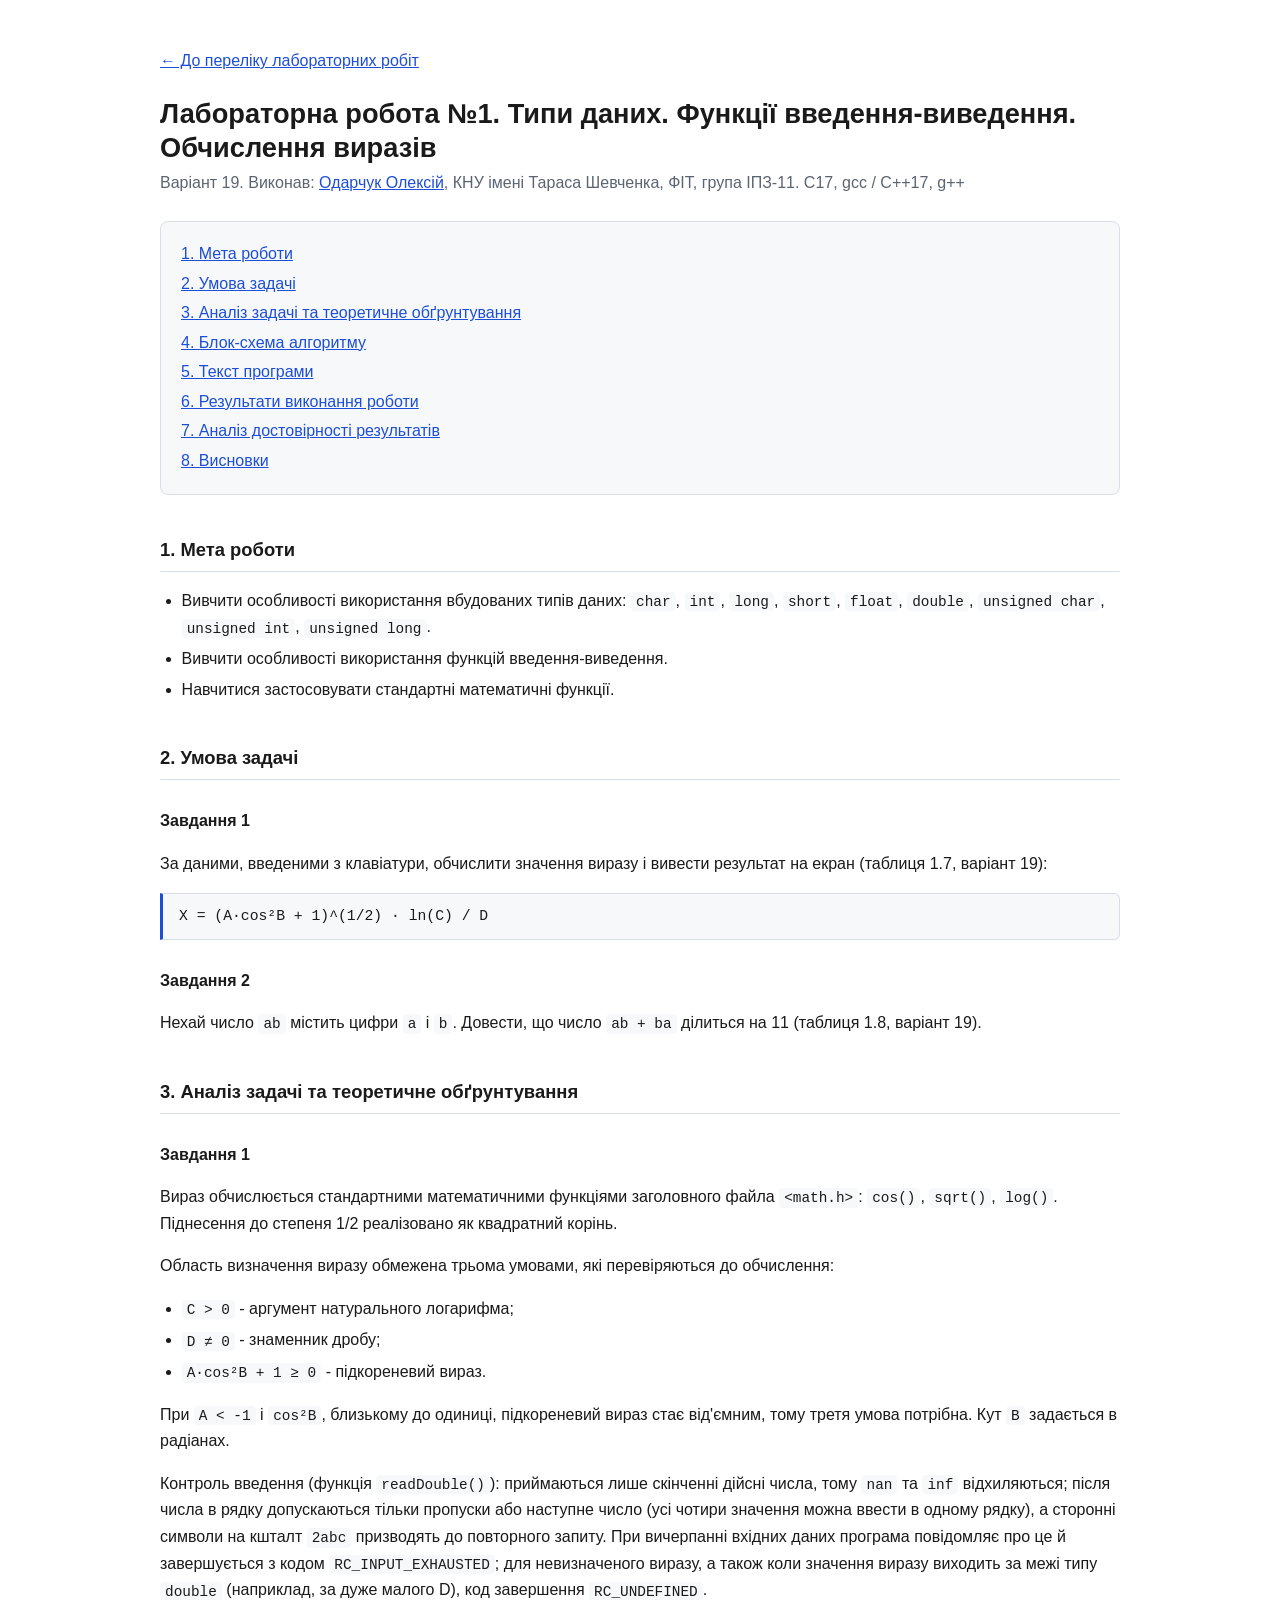
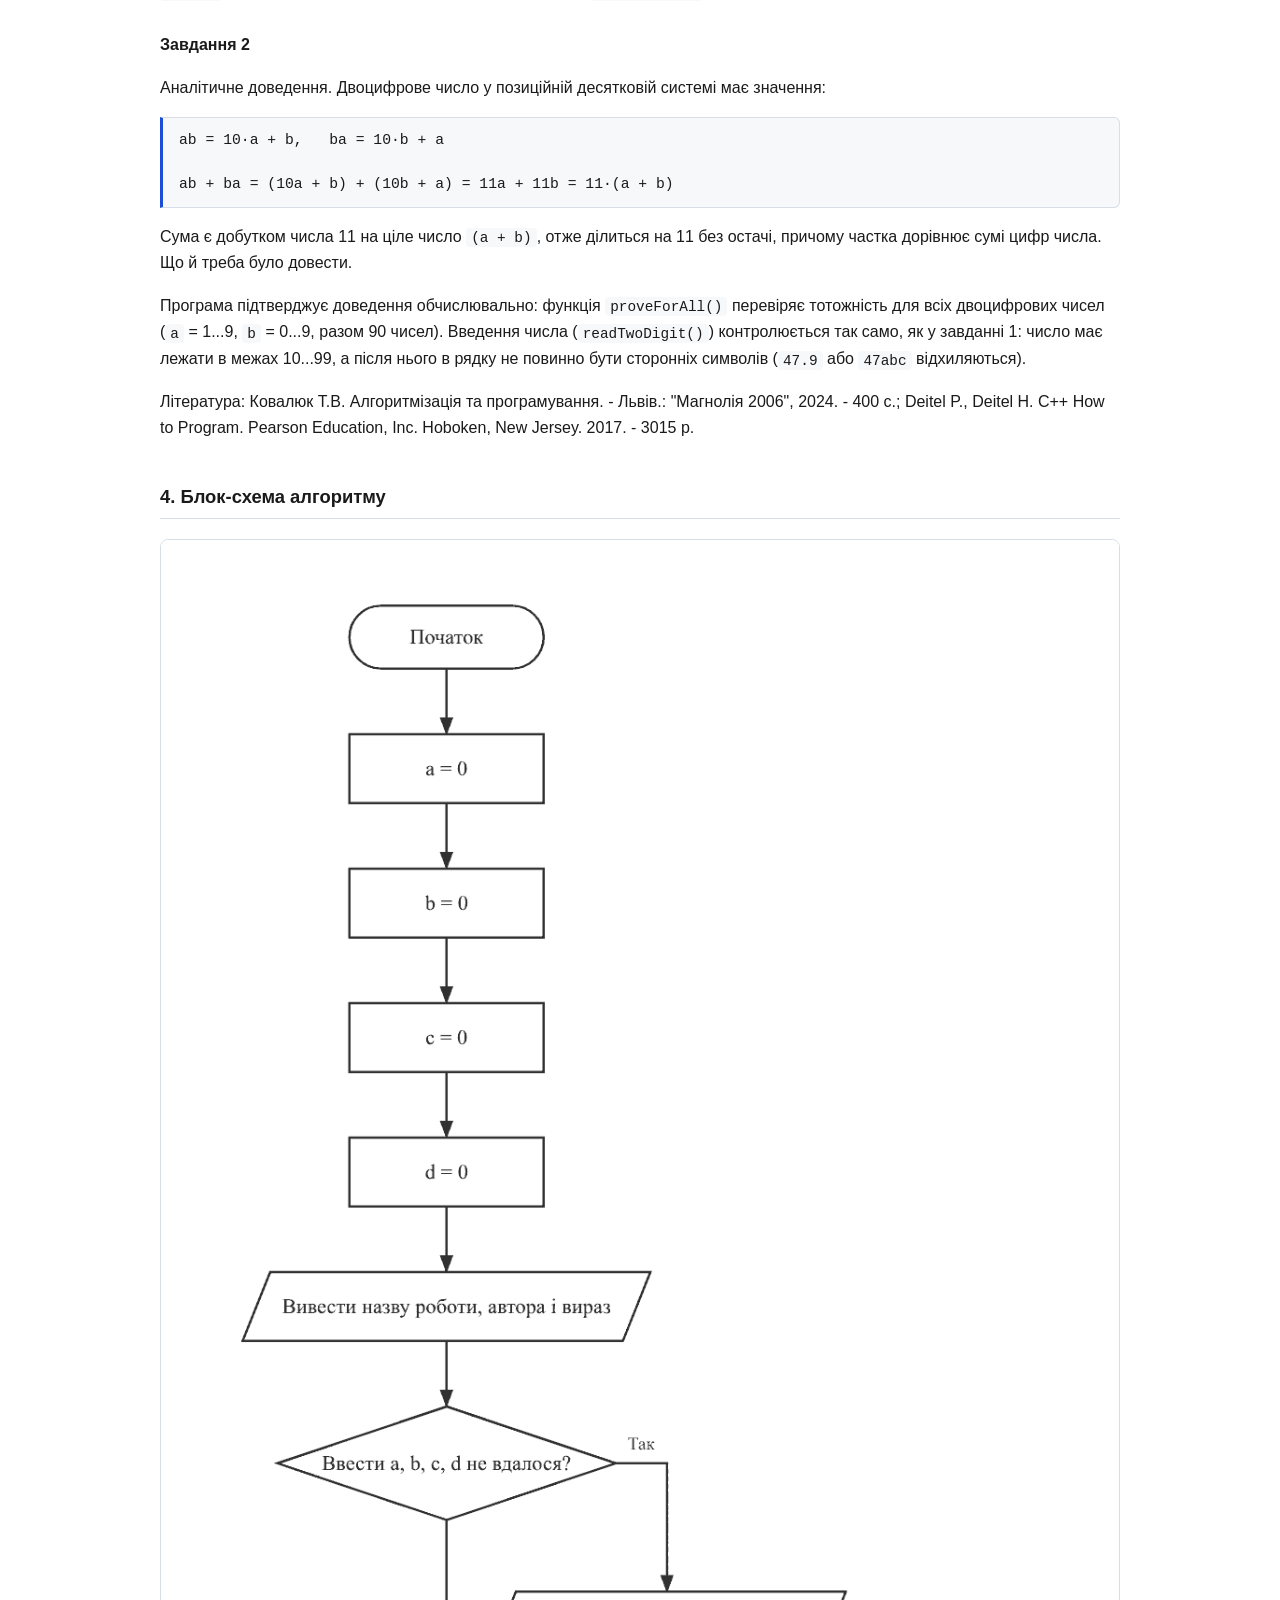
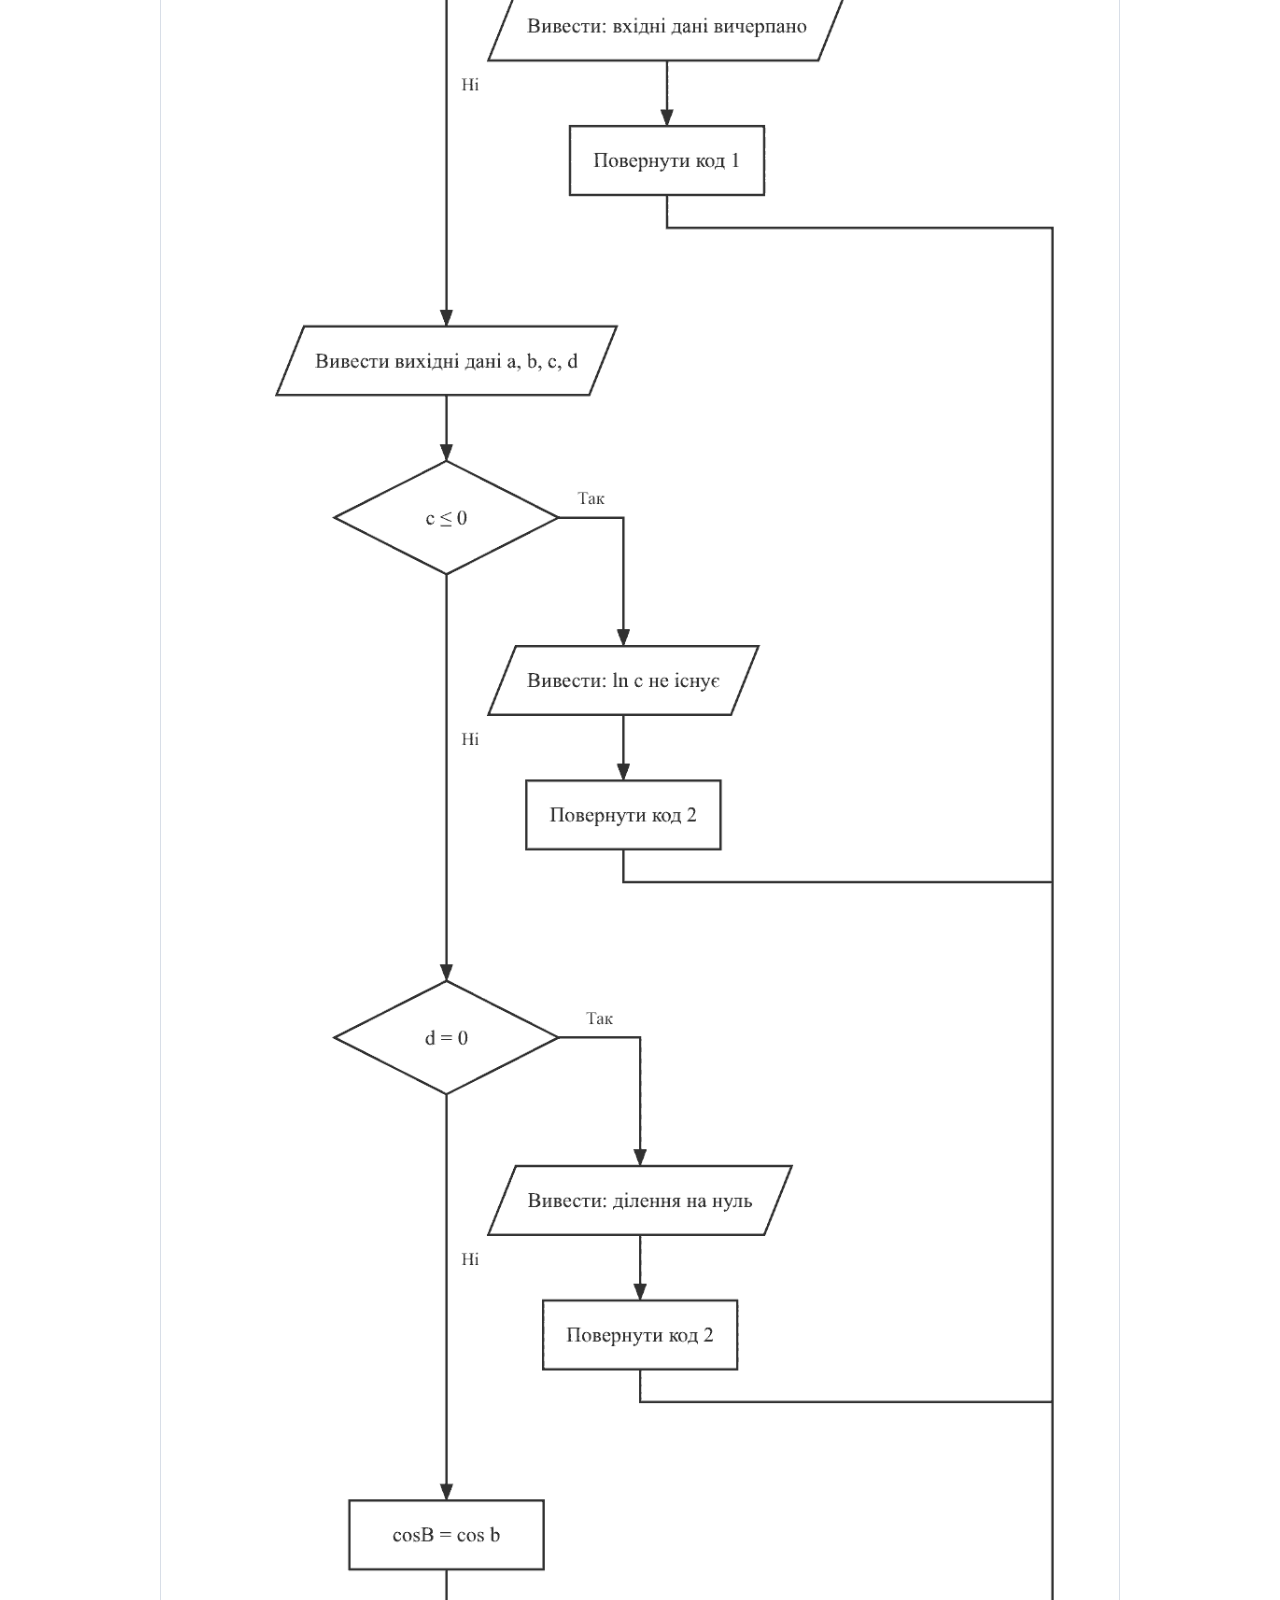
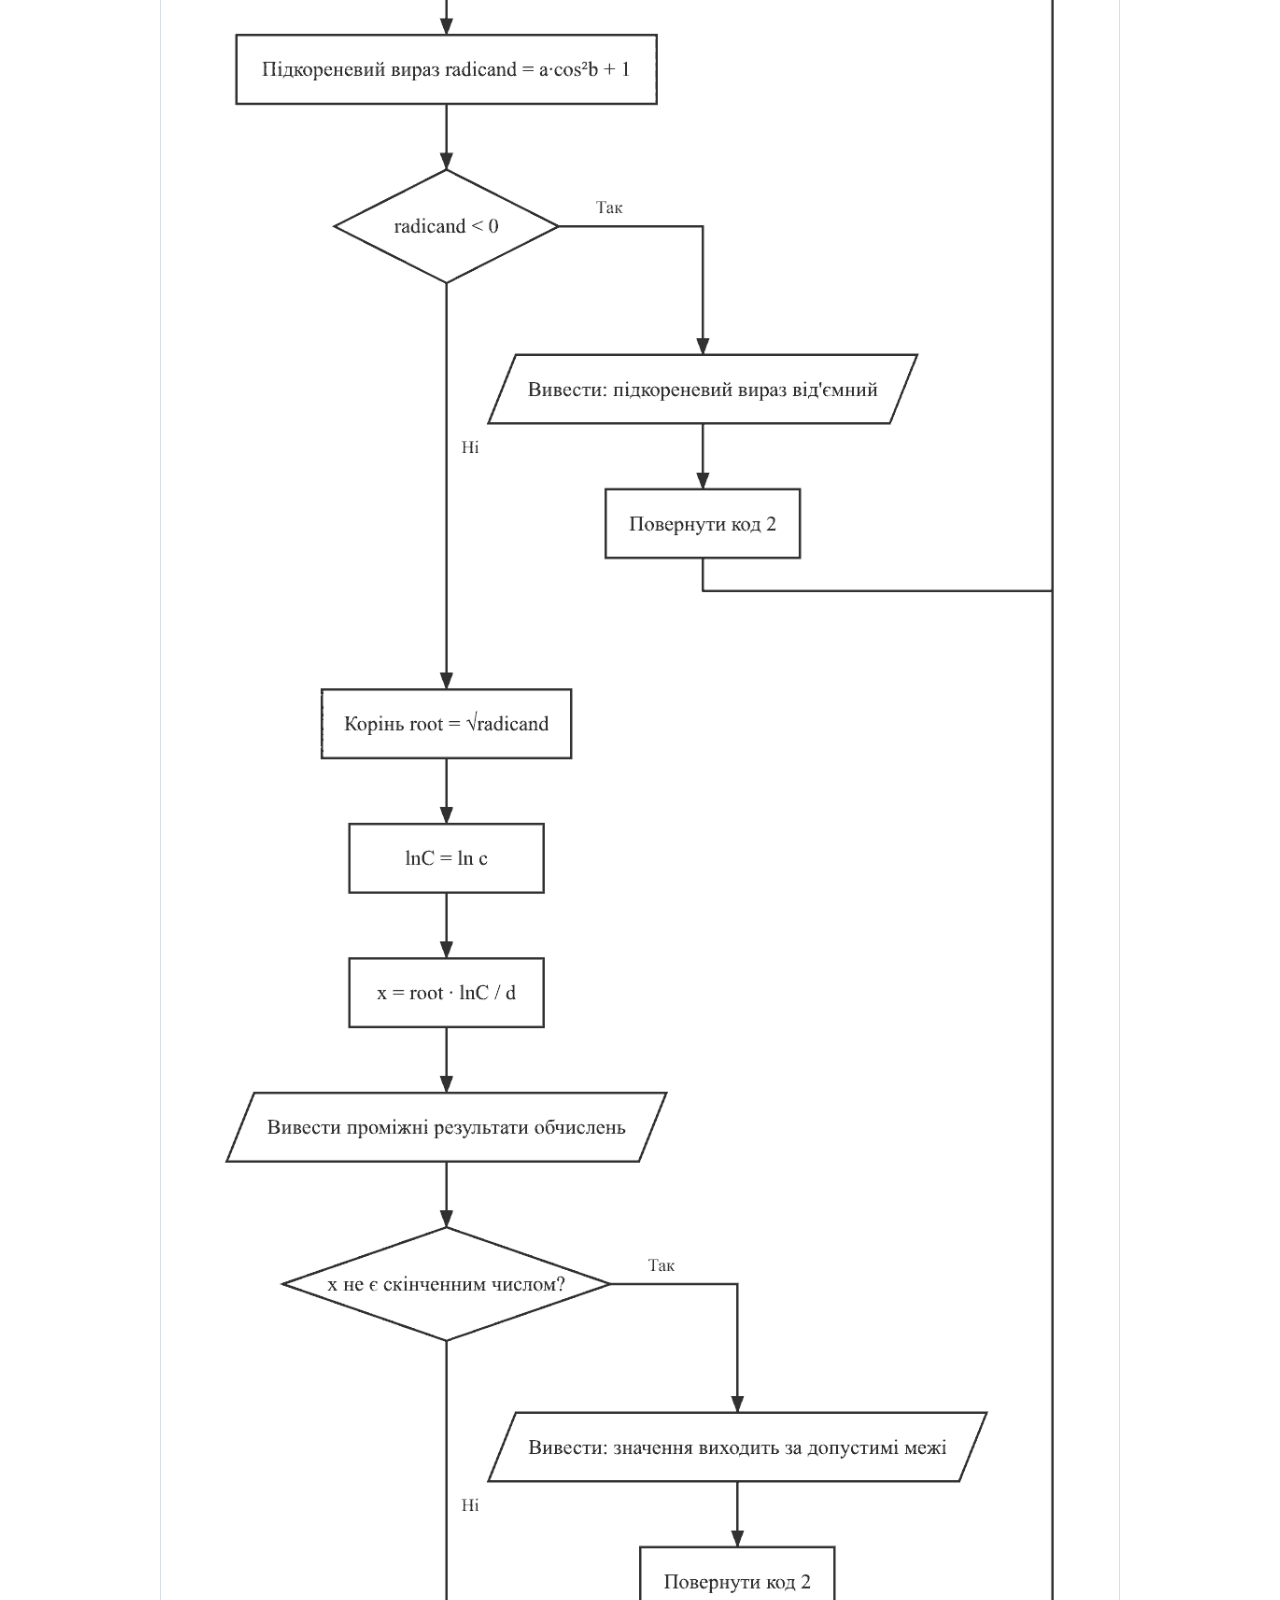
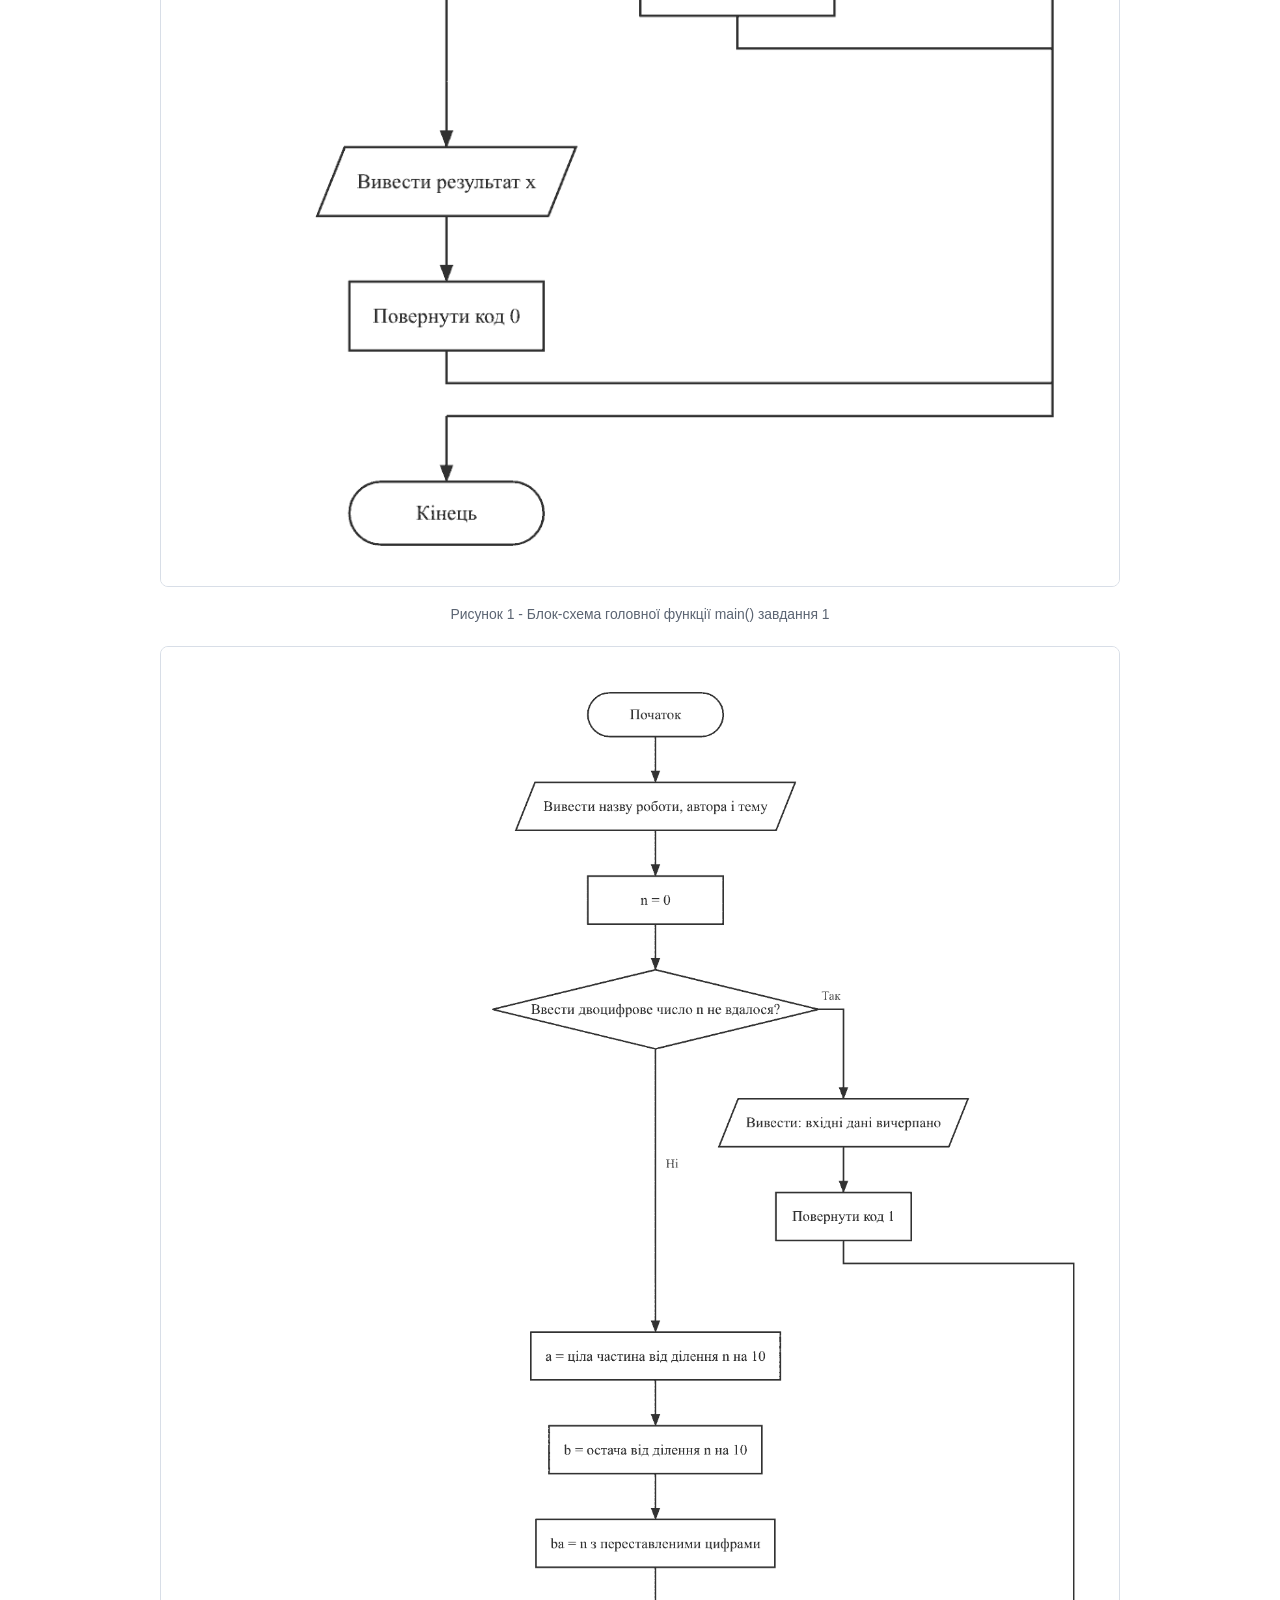
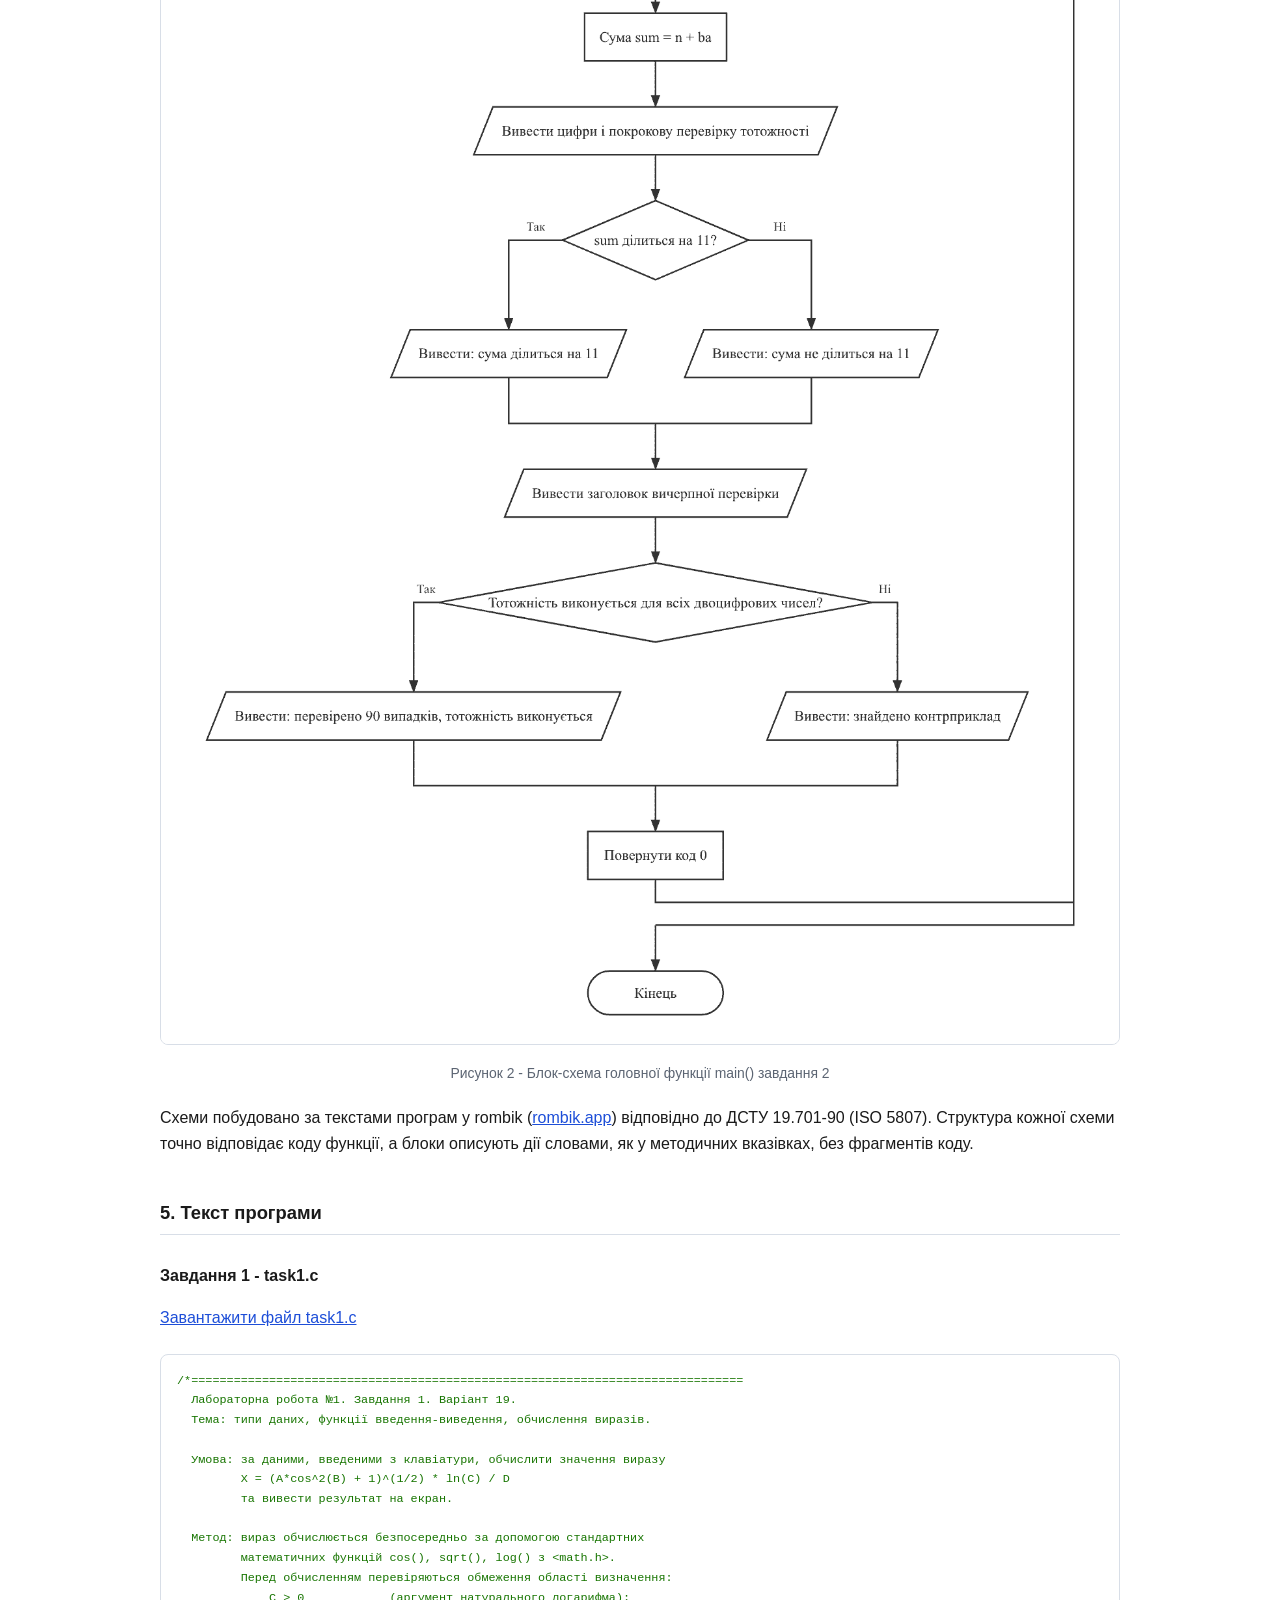
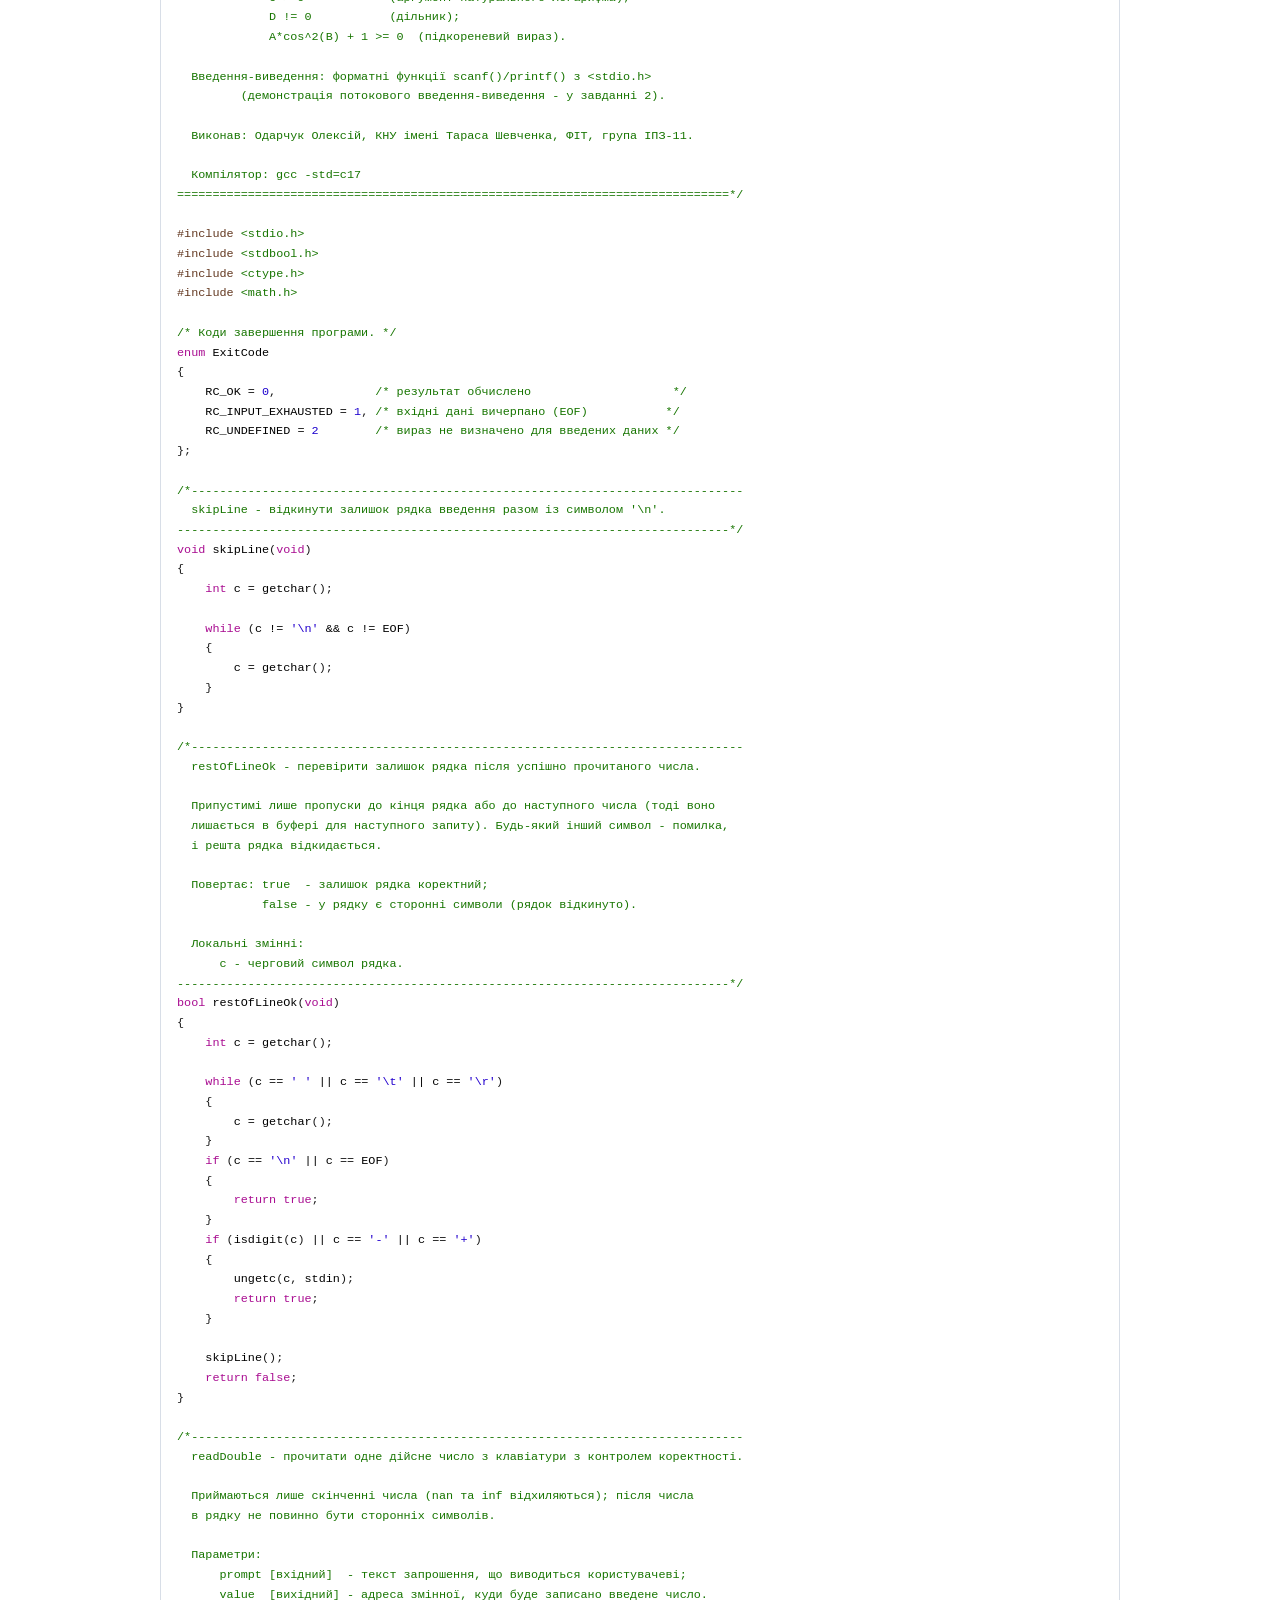
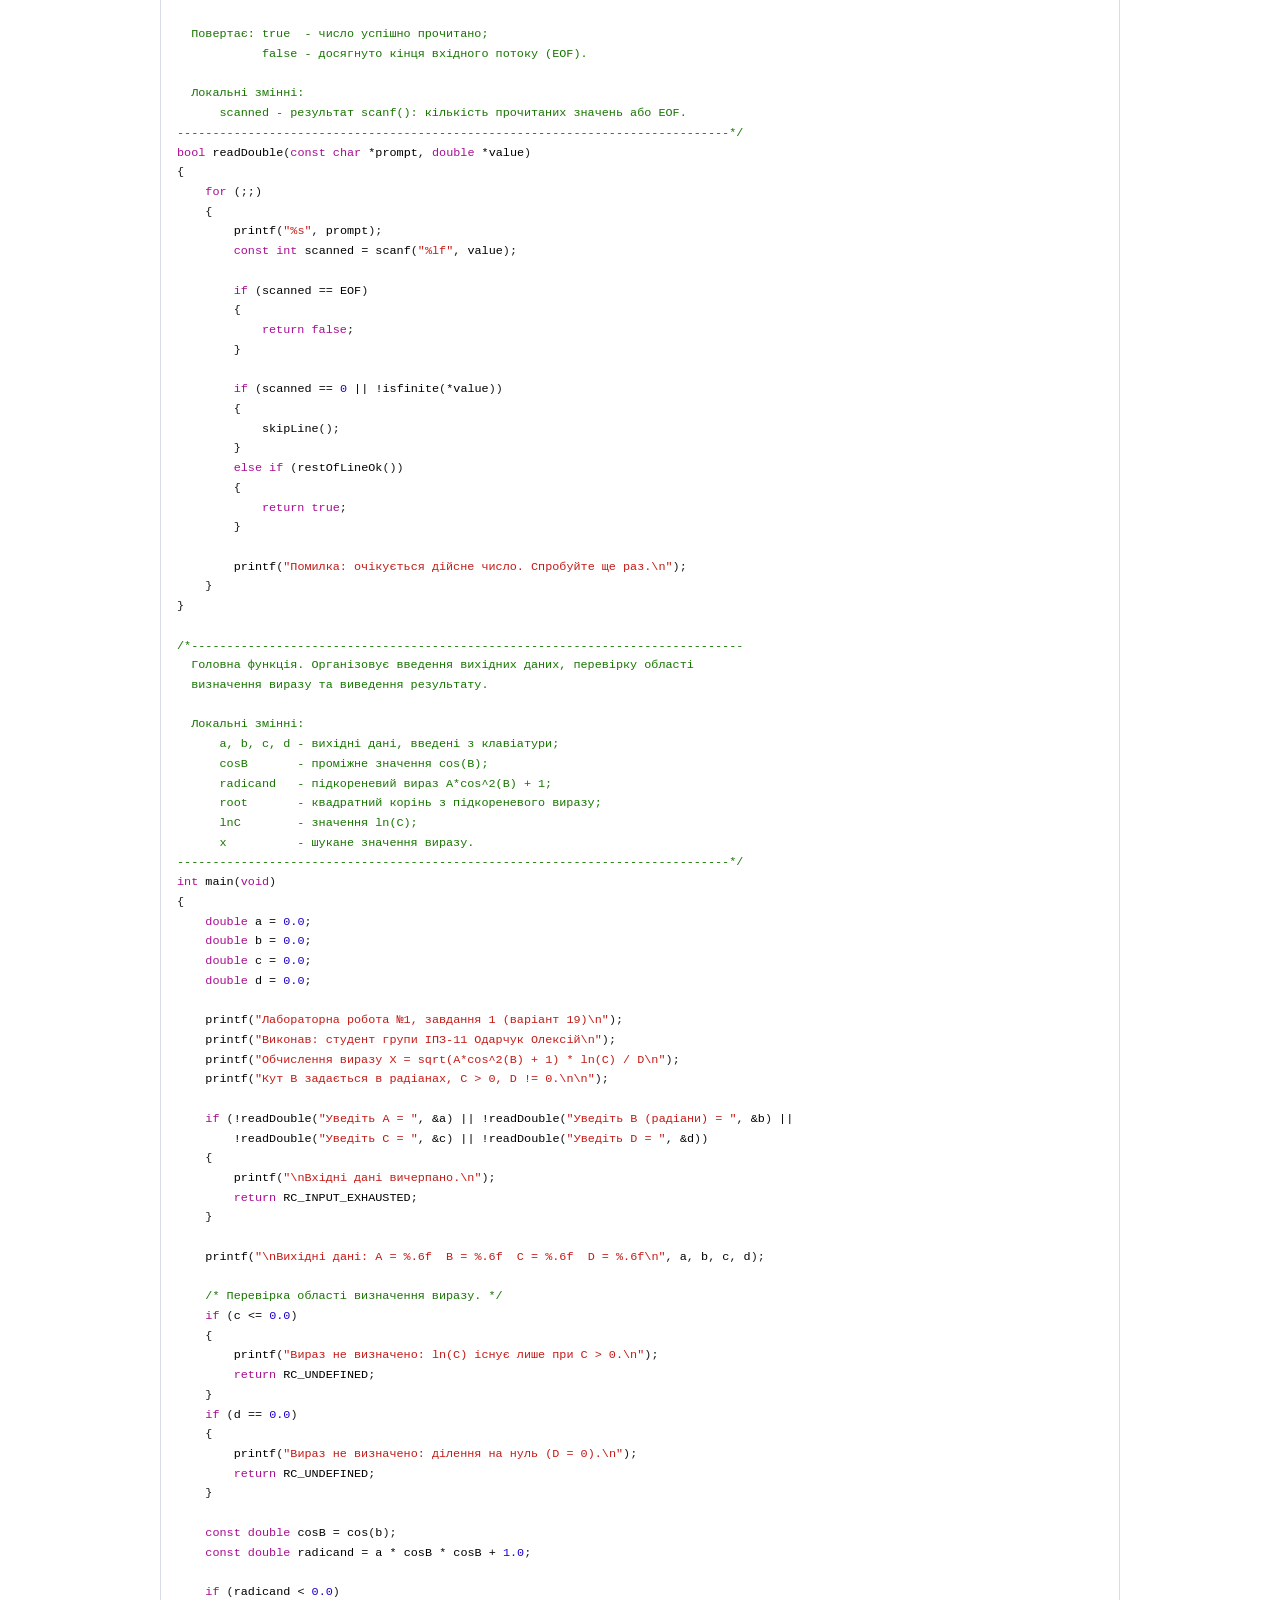
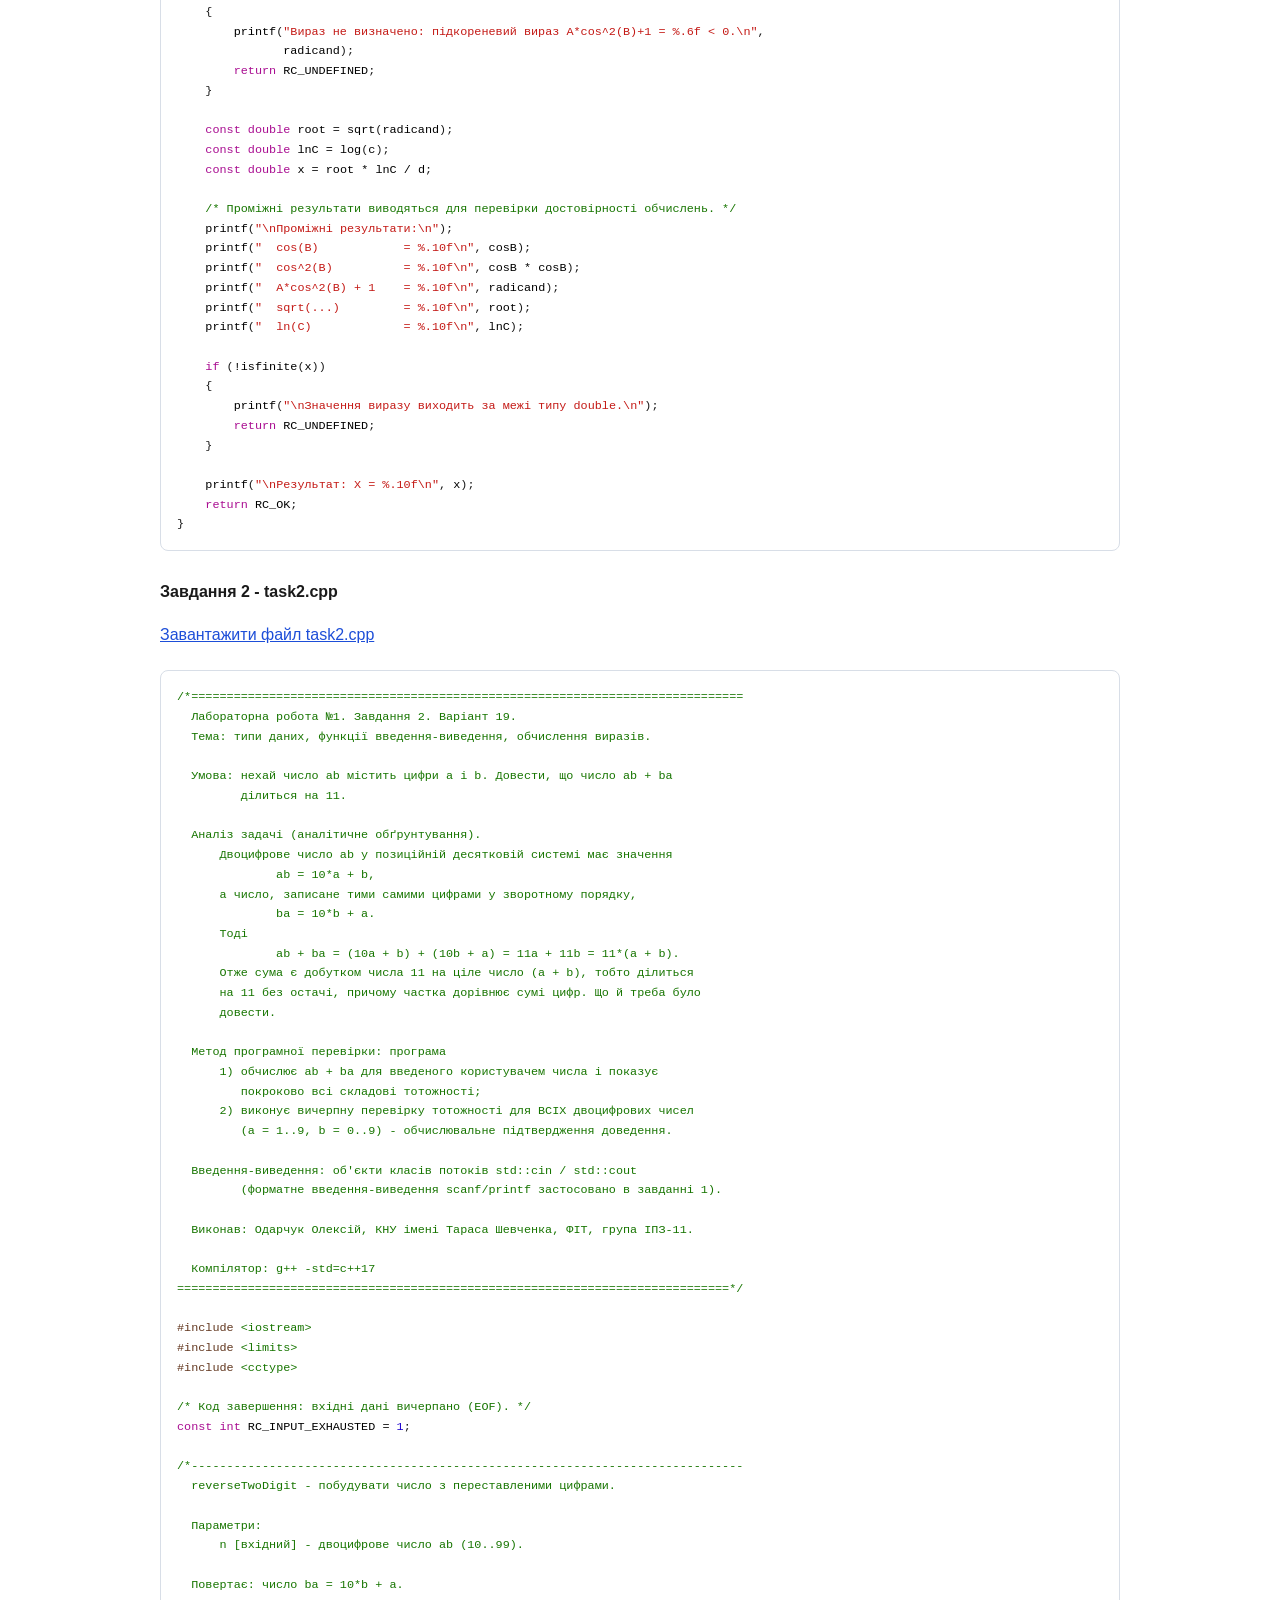
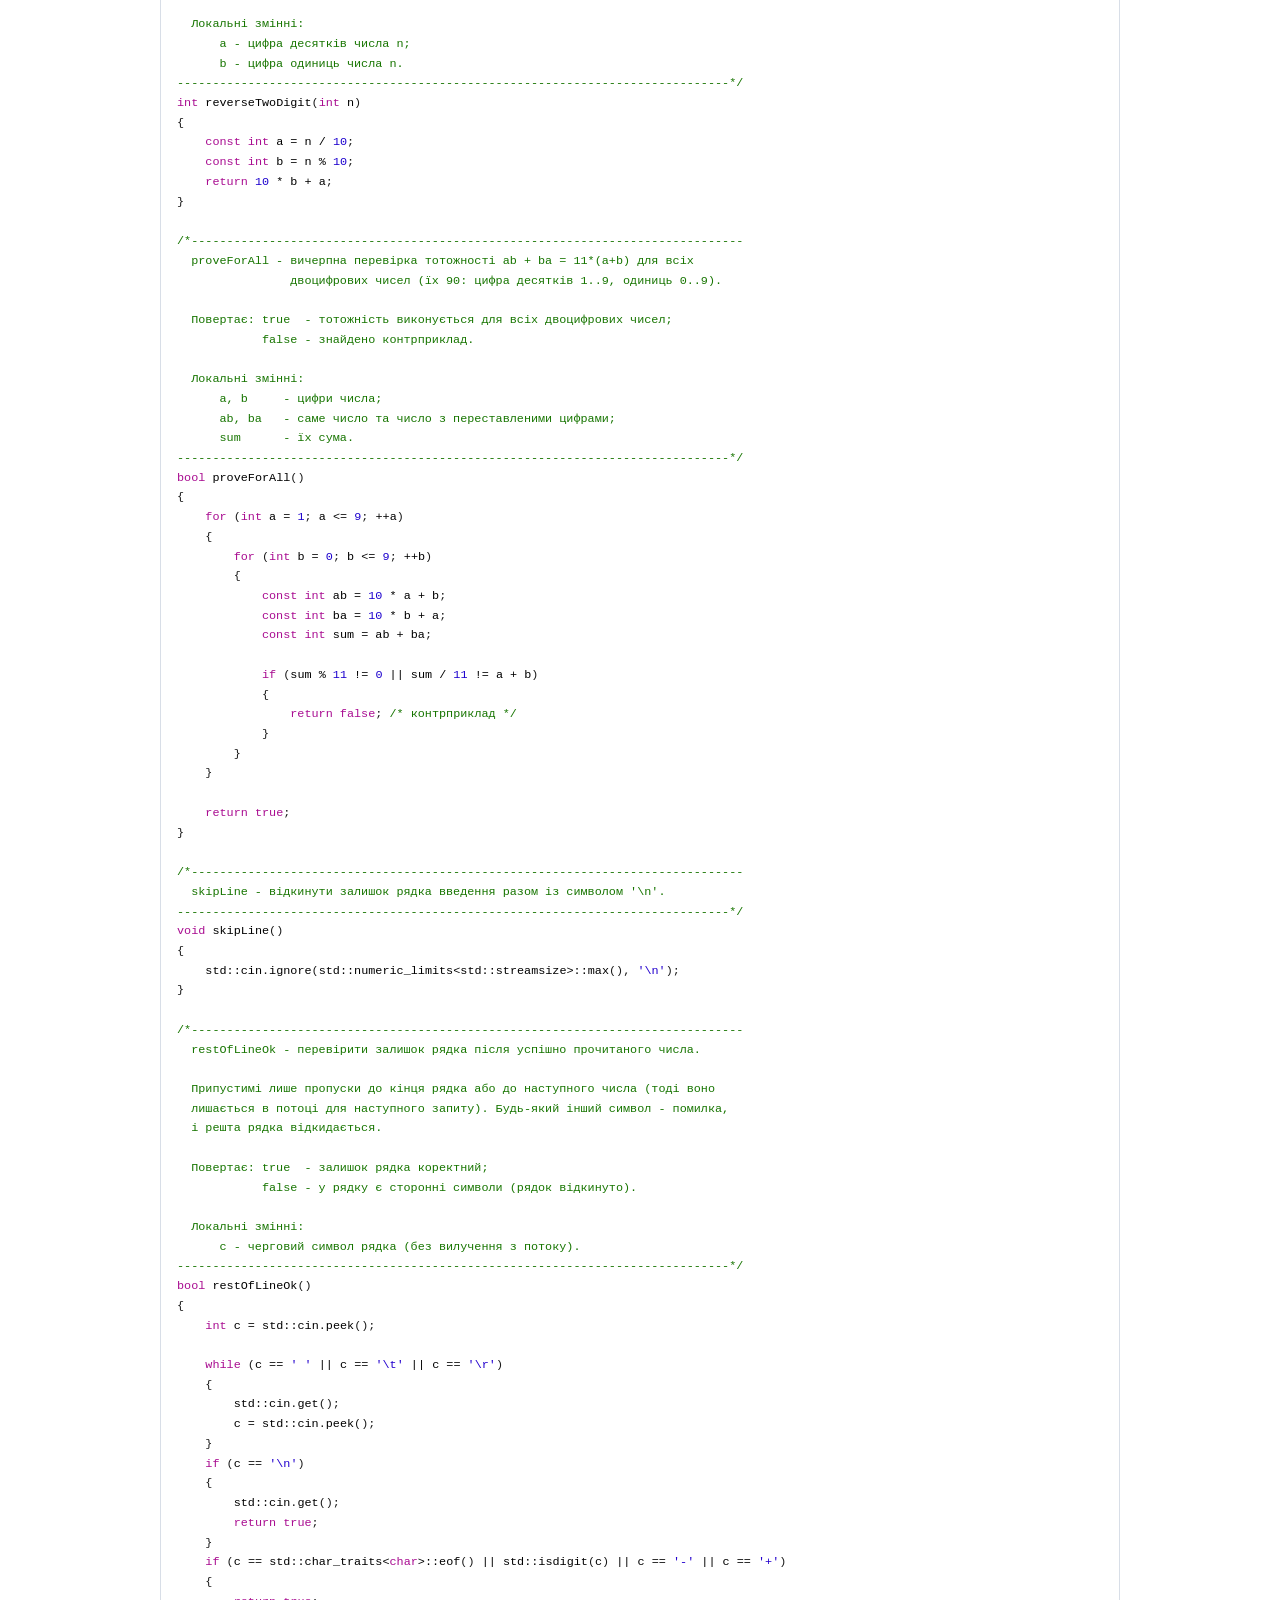
==== commit 5d1171a3: "Без long long і long double; блок-схеми словами з одним початком і кінцем - типи підібрано за реальн" ====
--- a/Lab1/report.html
+++ b/Lab1/report.html
@@ -128,9 +128,9 @@
           <figcaption>Рисунок 2 - Блок-схема головної функції main() завдання 2</figcaption>
         </figure>
         <p>
-          Схеми побудовано з текстів програм за допомогою rombik (<a href="https://rombik.app"
-            >rombik.app</a
-          >) відповідно до ДСТУ 19.701-90 (ISO 5807).
+          Схеми побудовано за текстами програм у rombik (<a href="https://rombik.app">rombik.app</a
+          >) відповідно до ДСТУ 19.701-90 (ISO 5807). Структура кожної схеми точно відповідає коду
+          функції, а блоки описують дії словами, як у методичних вказівках, без фрагментів коду.
         </p>
       </section>
 
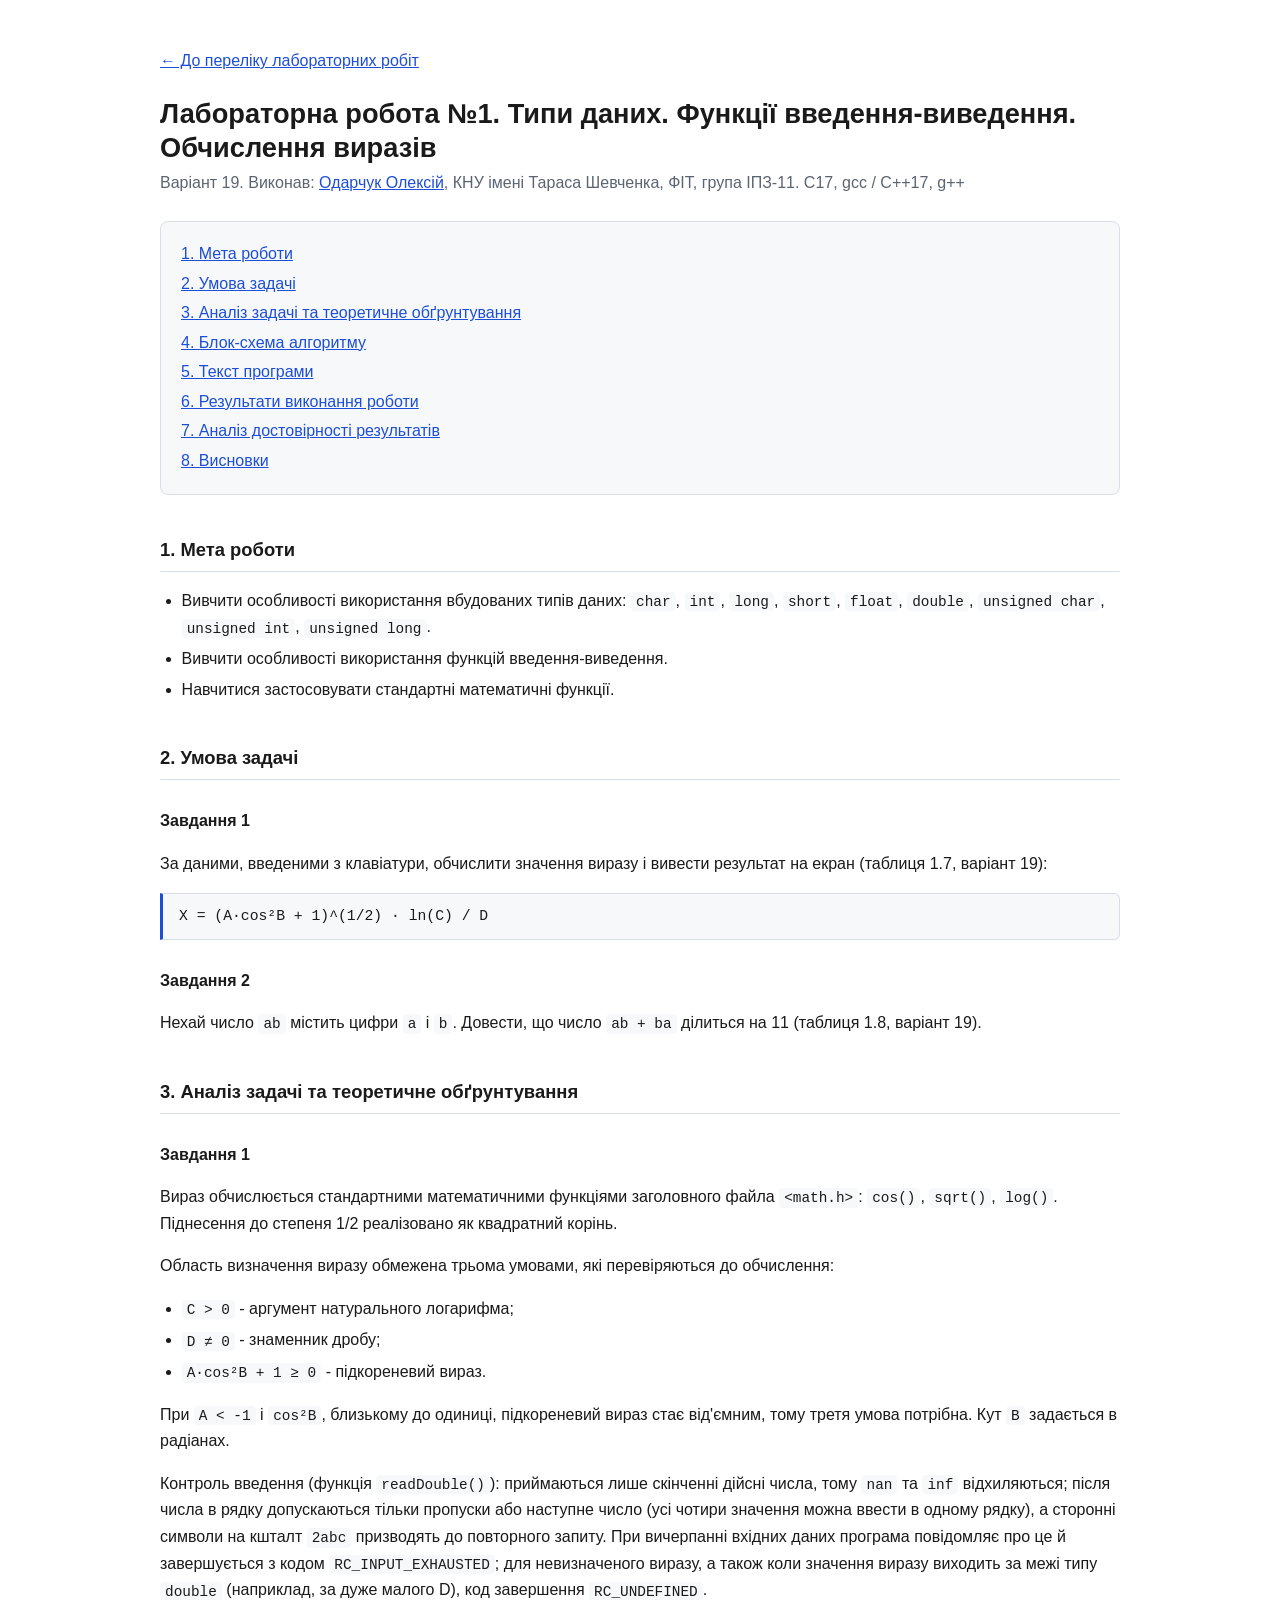
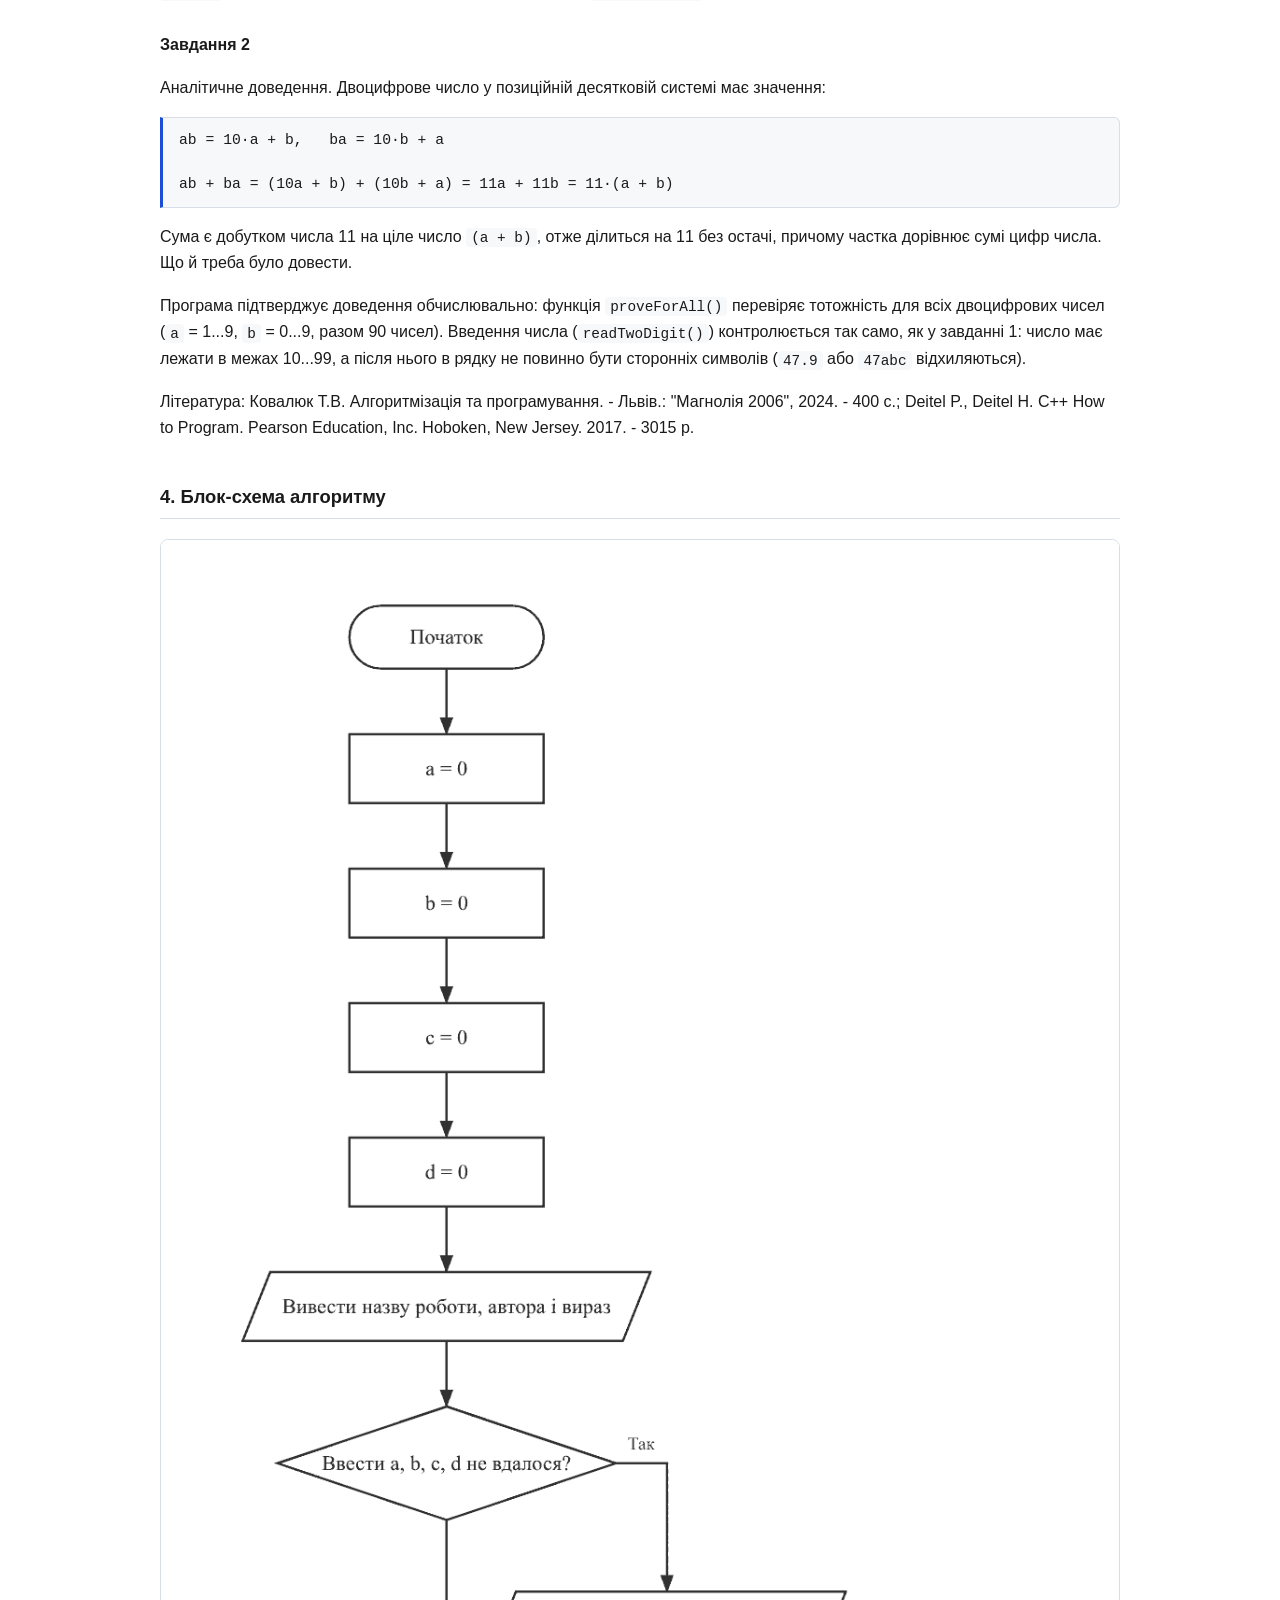
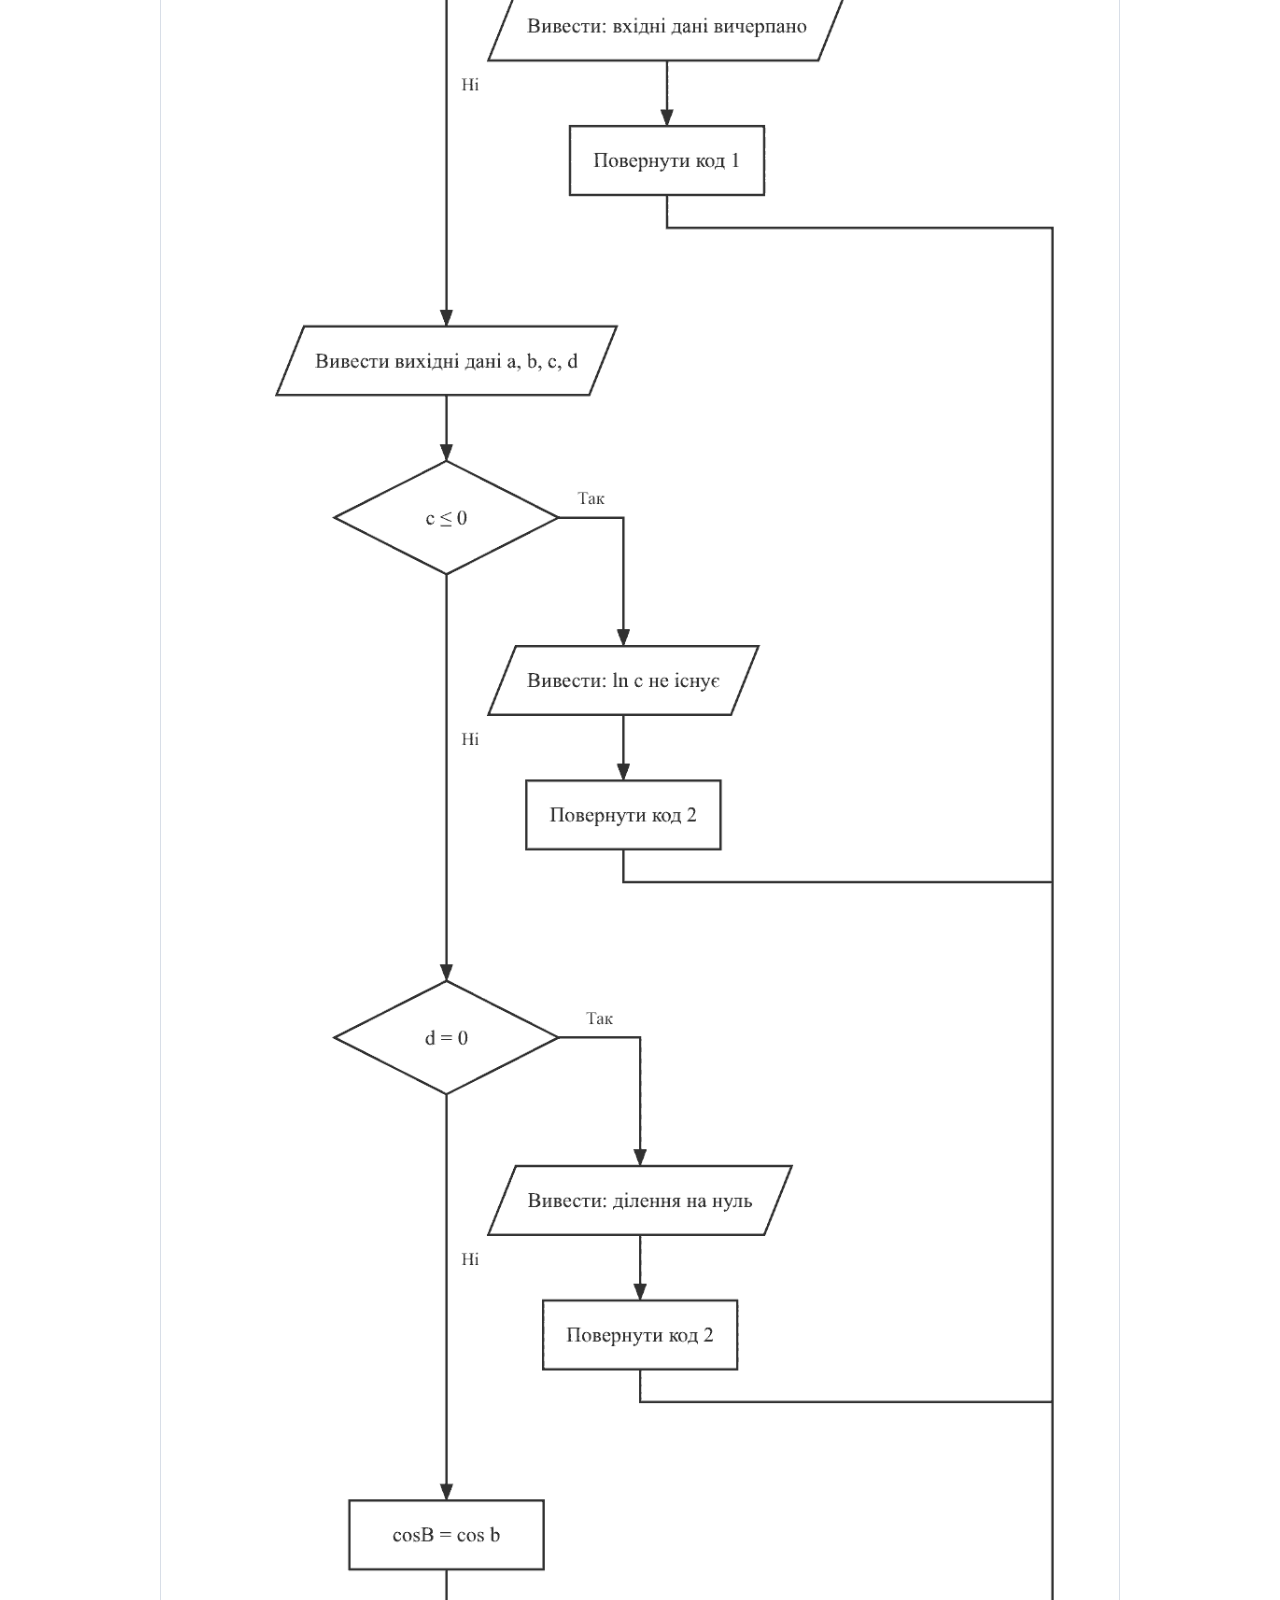
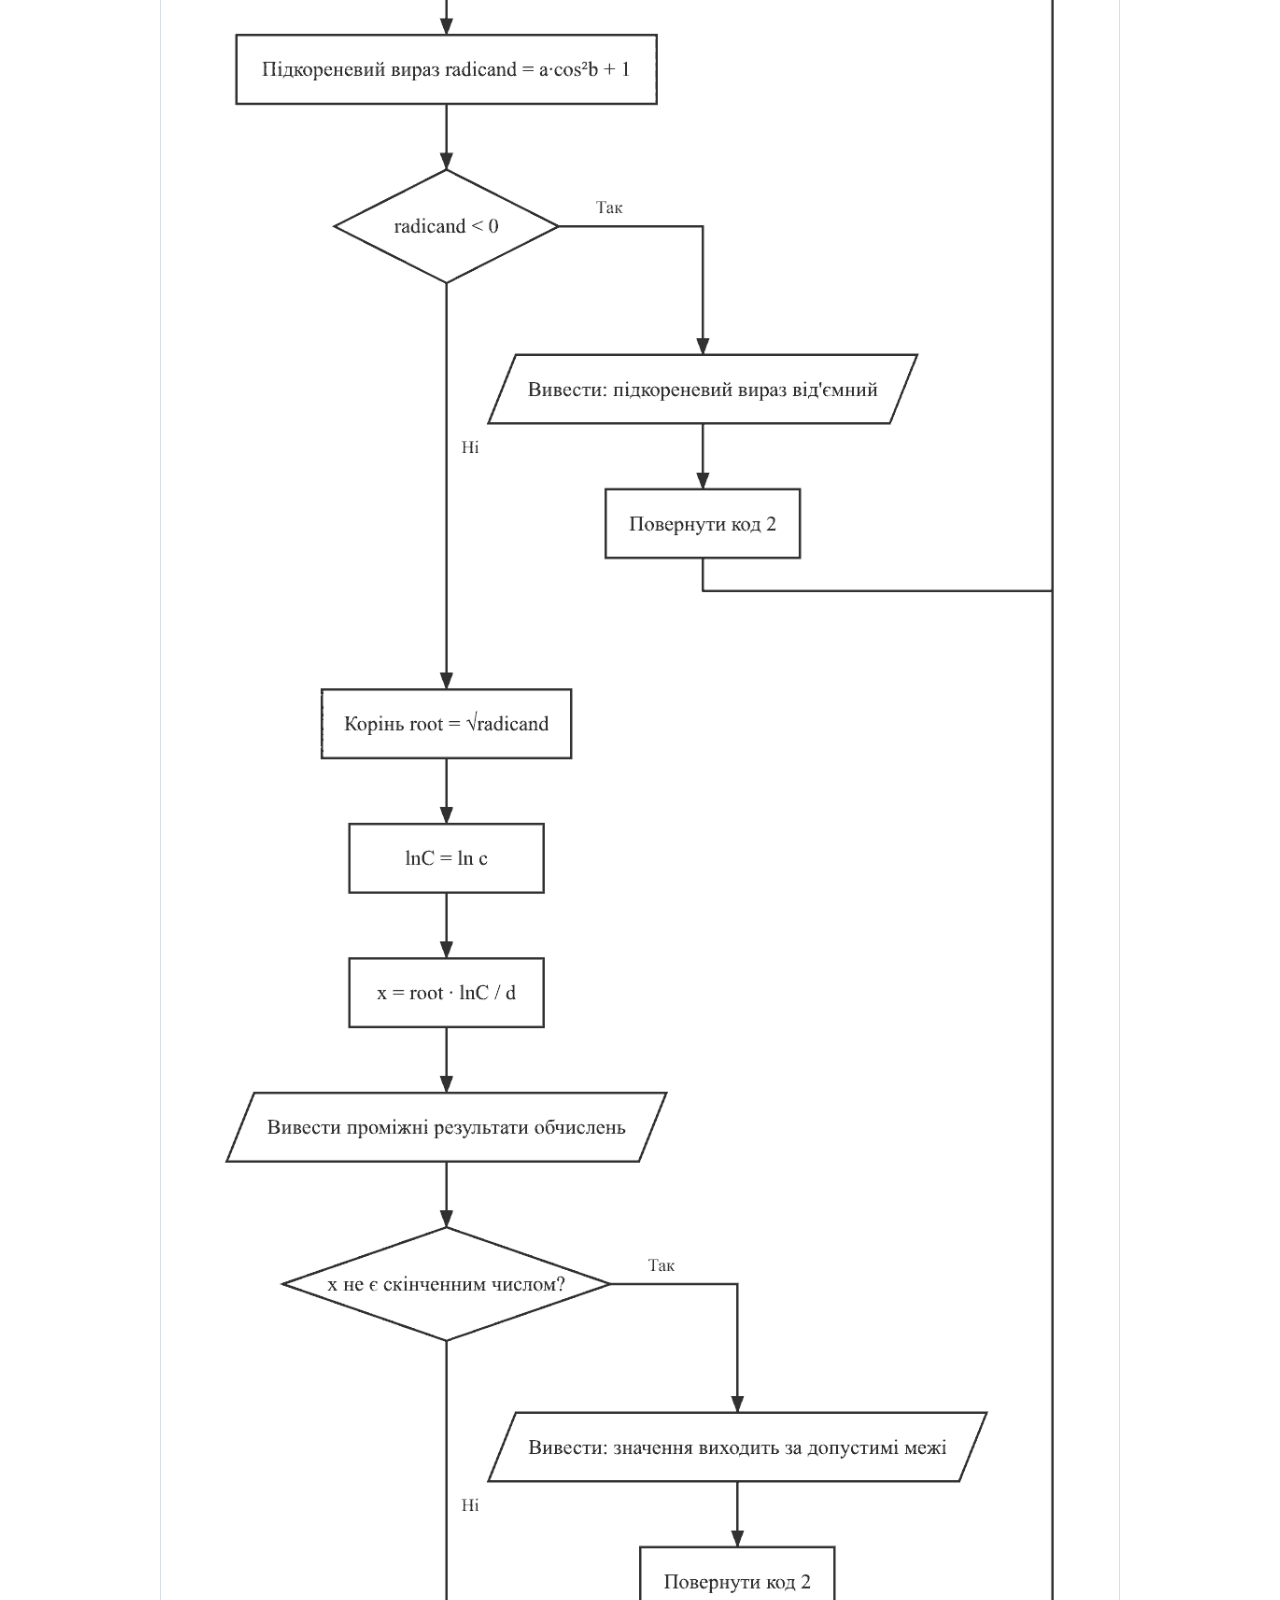
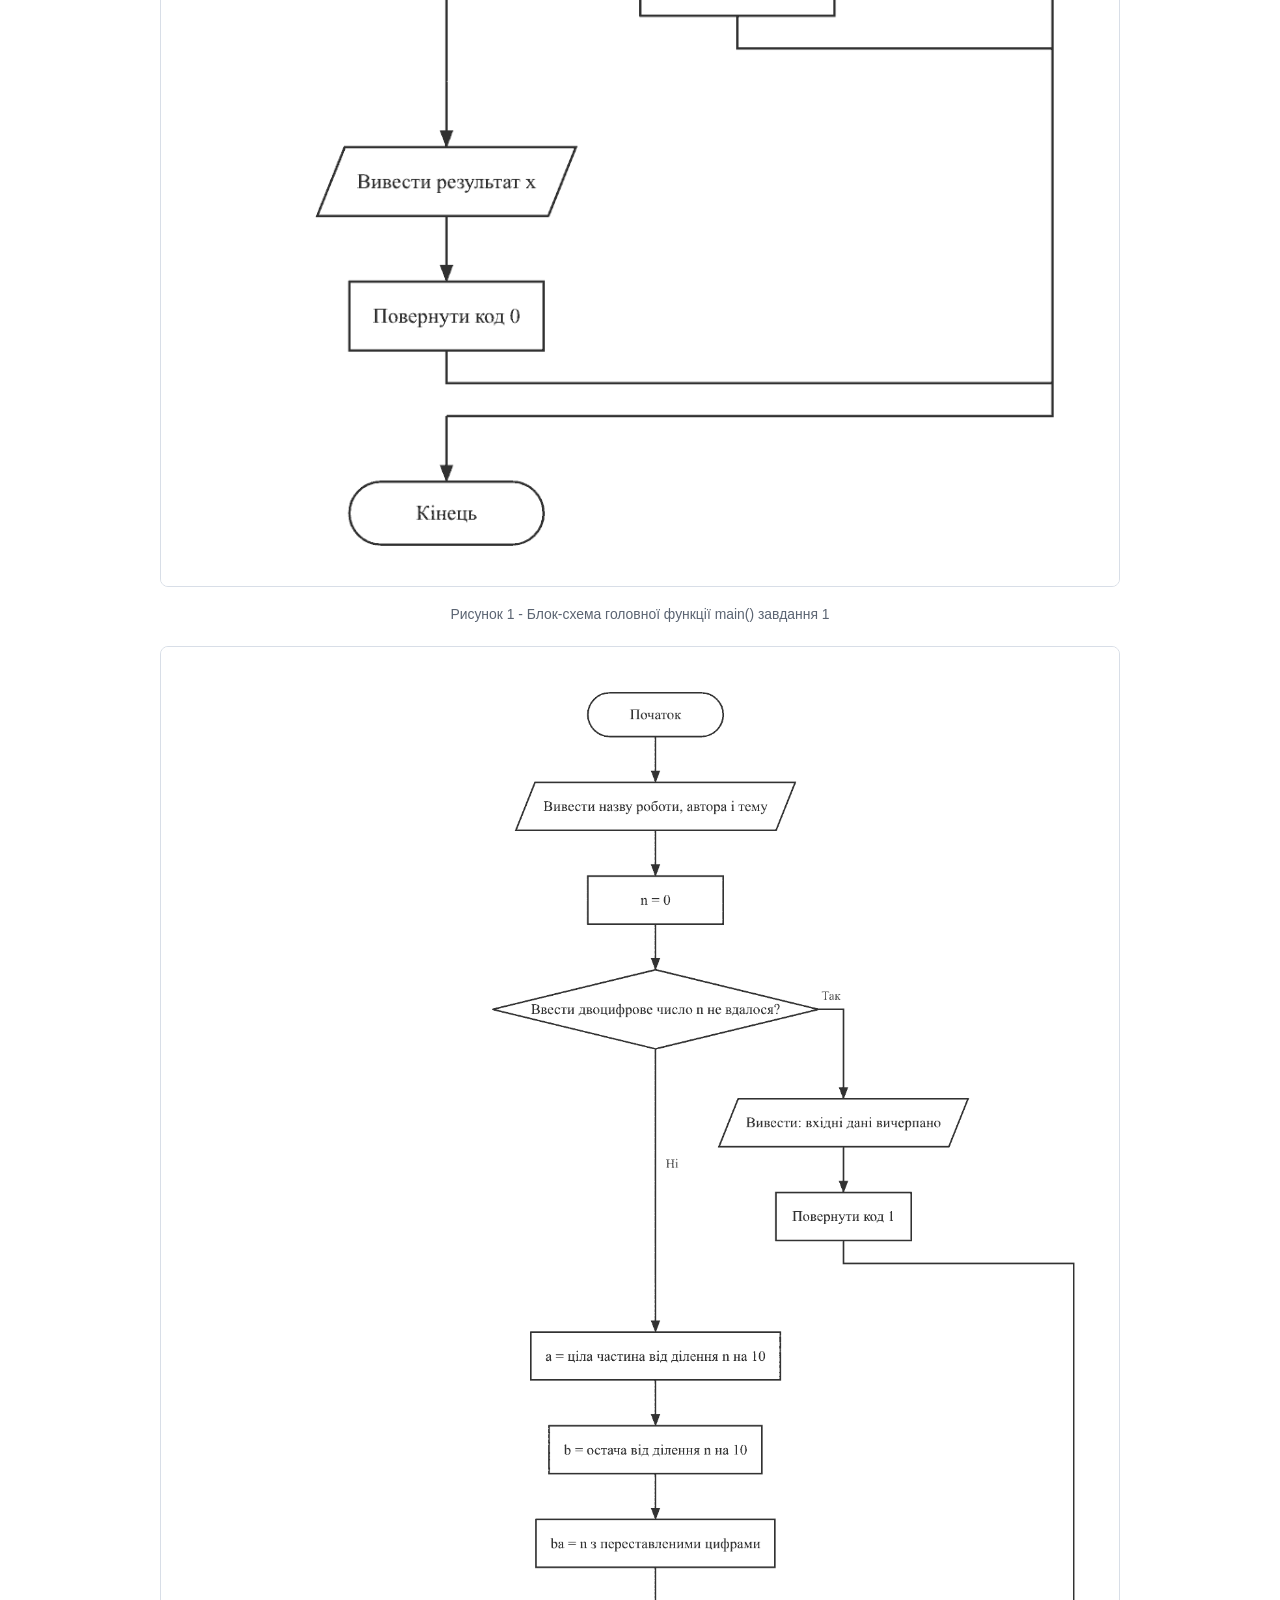
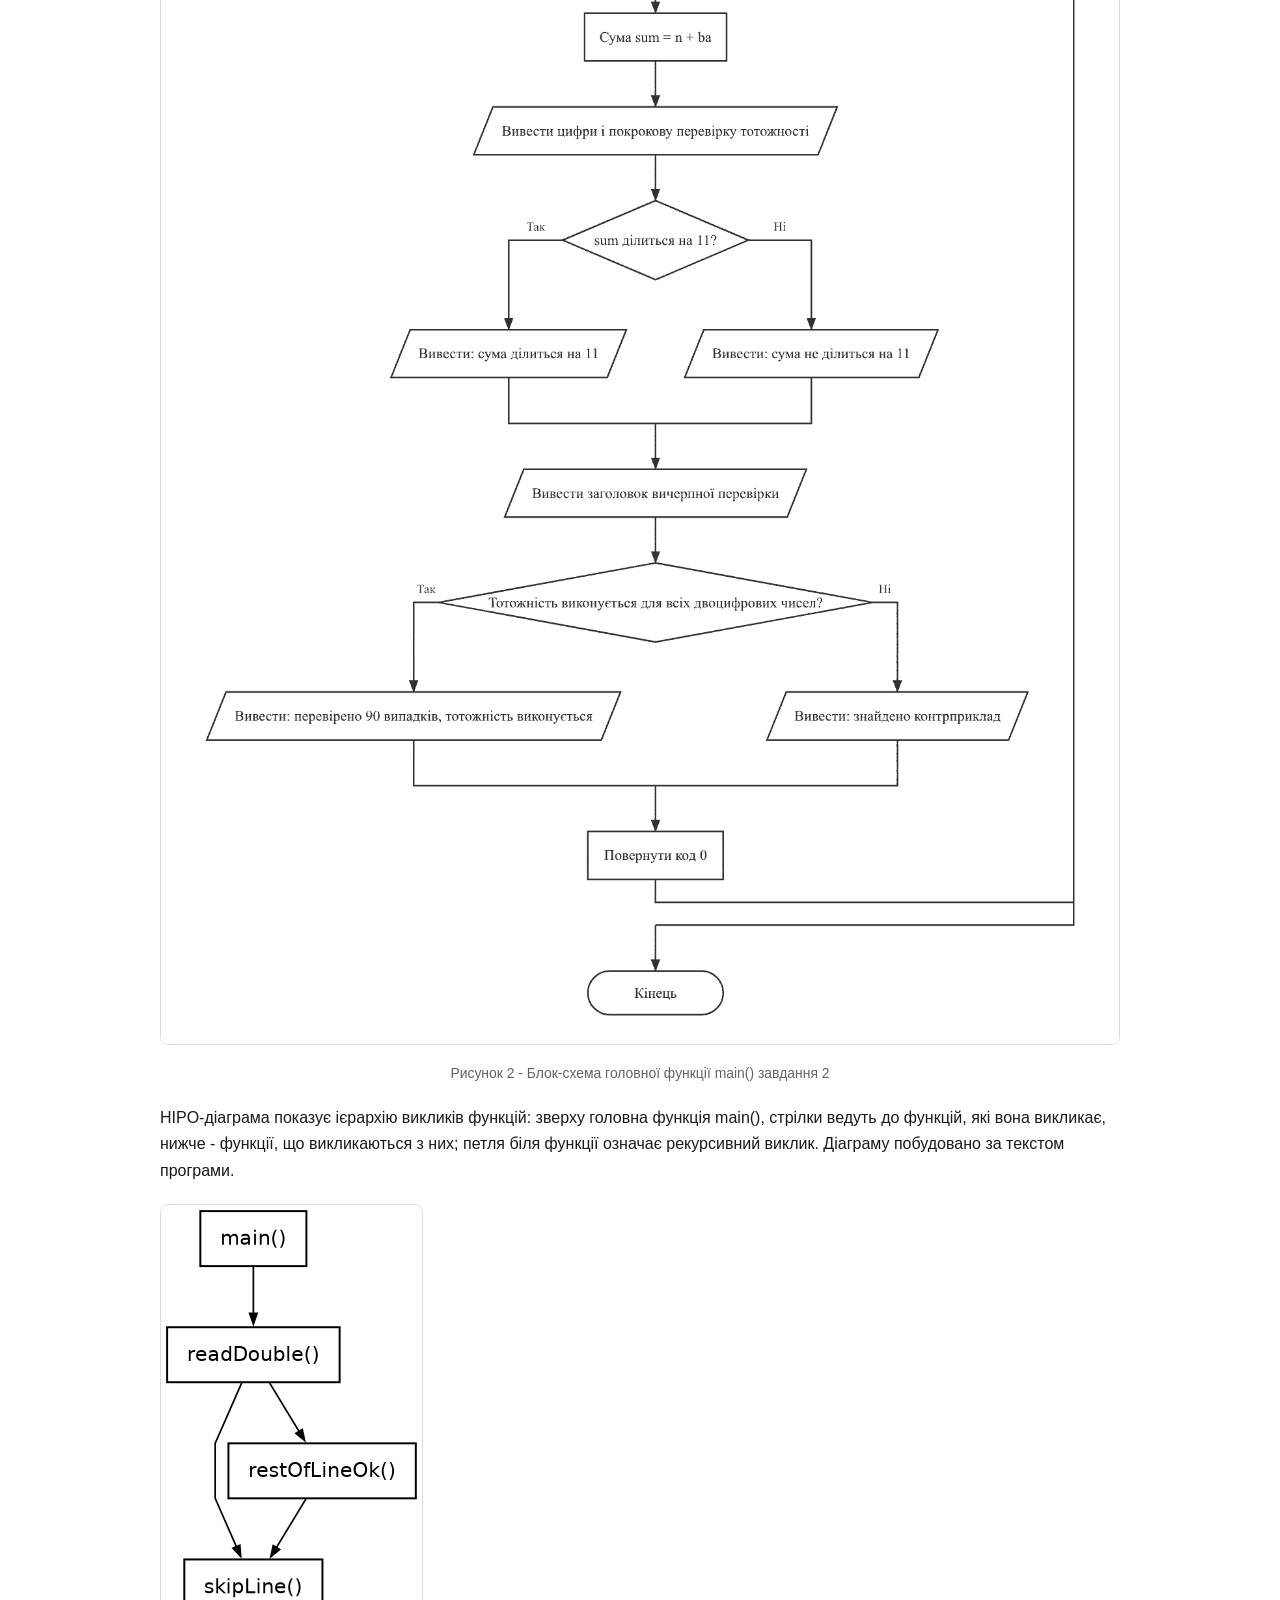
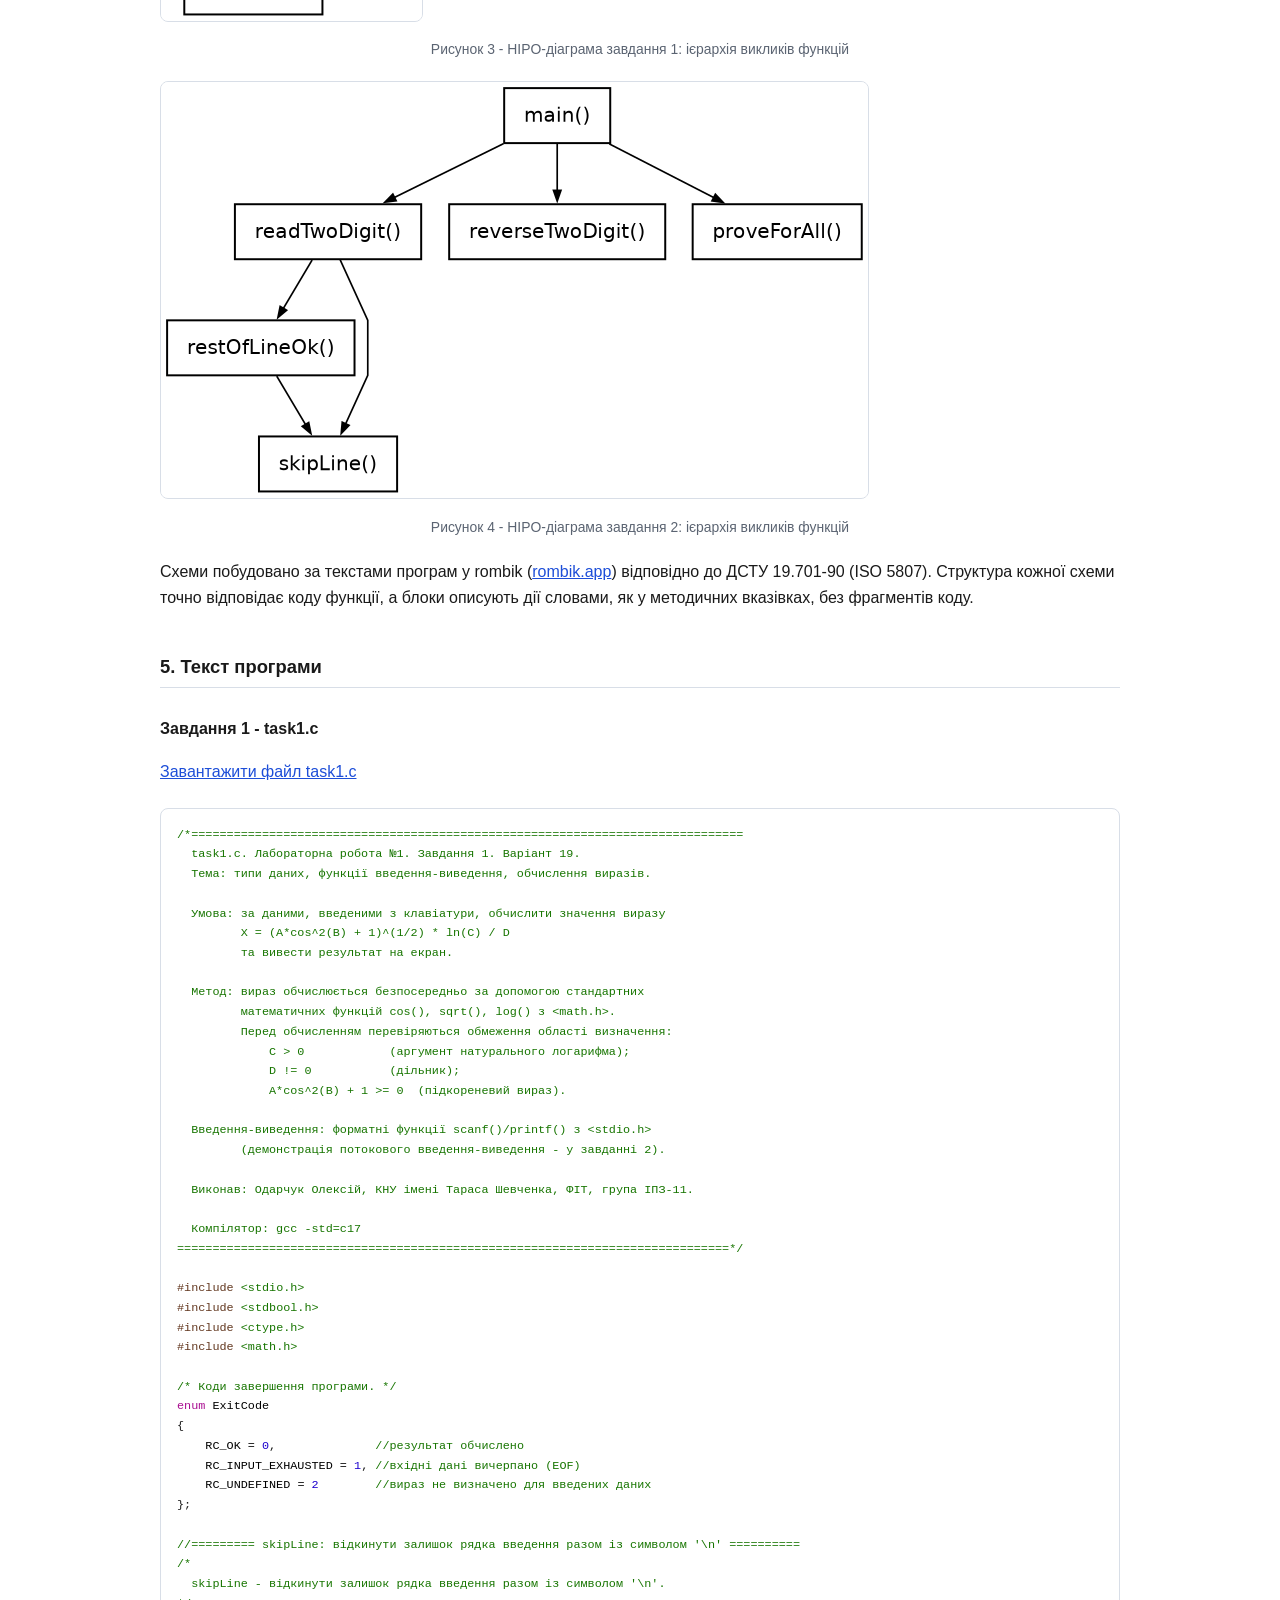
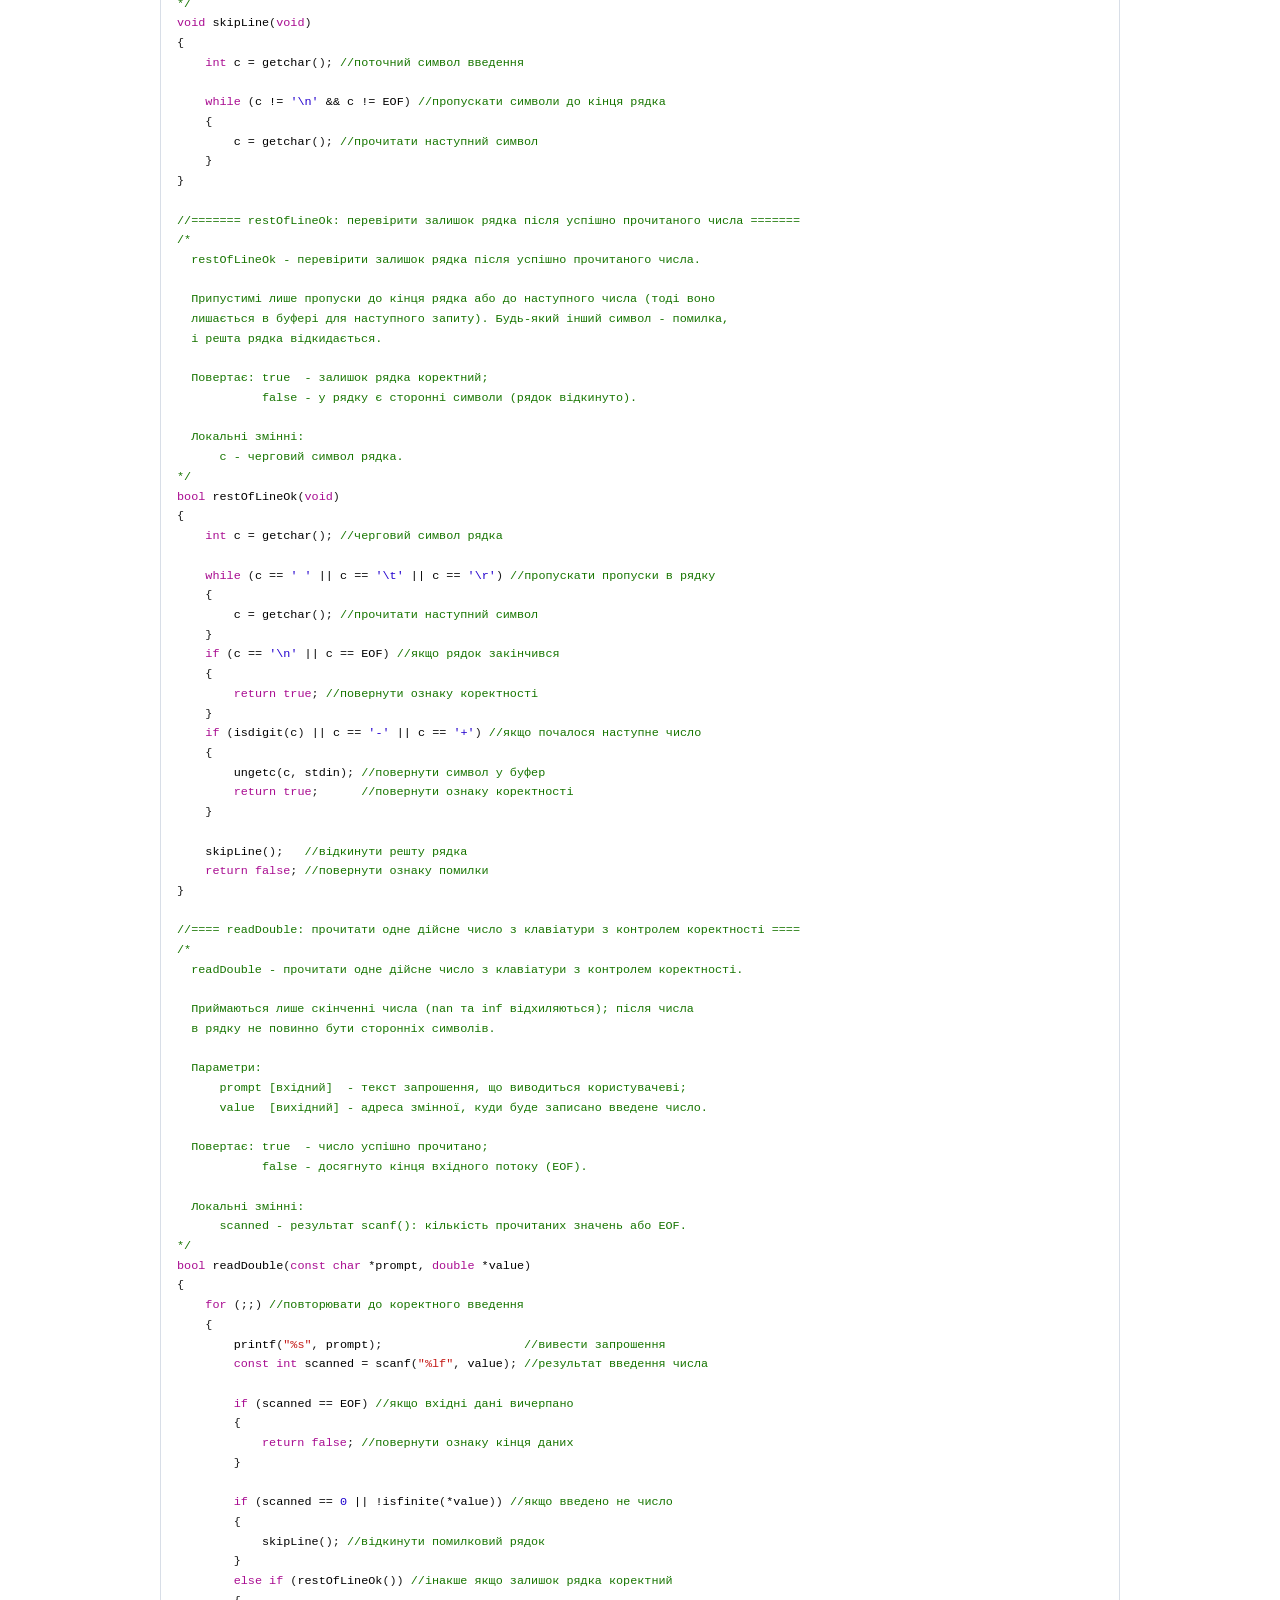
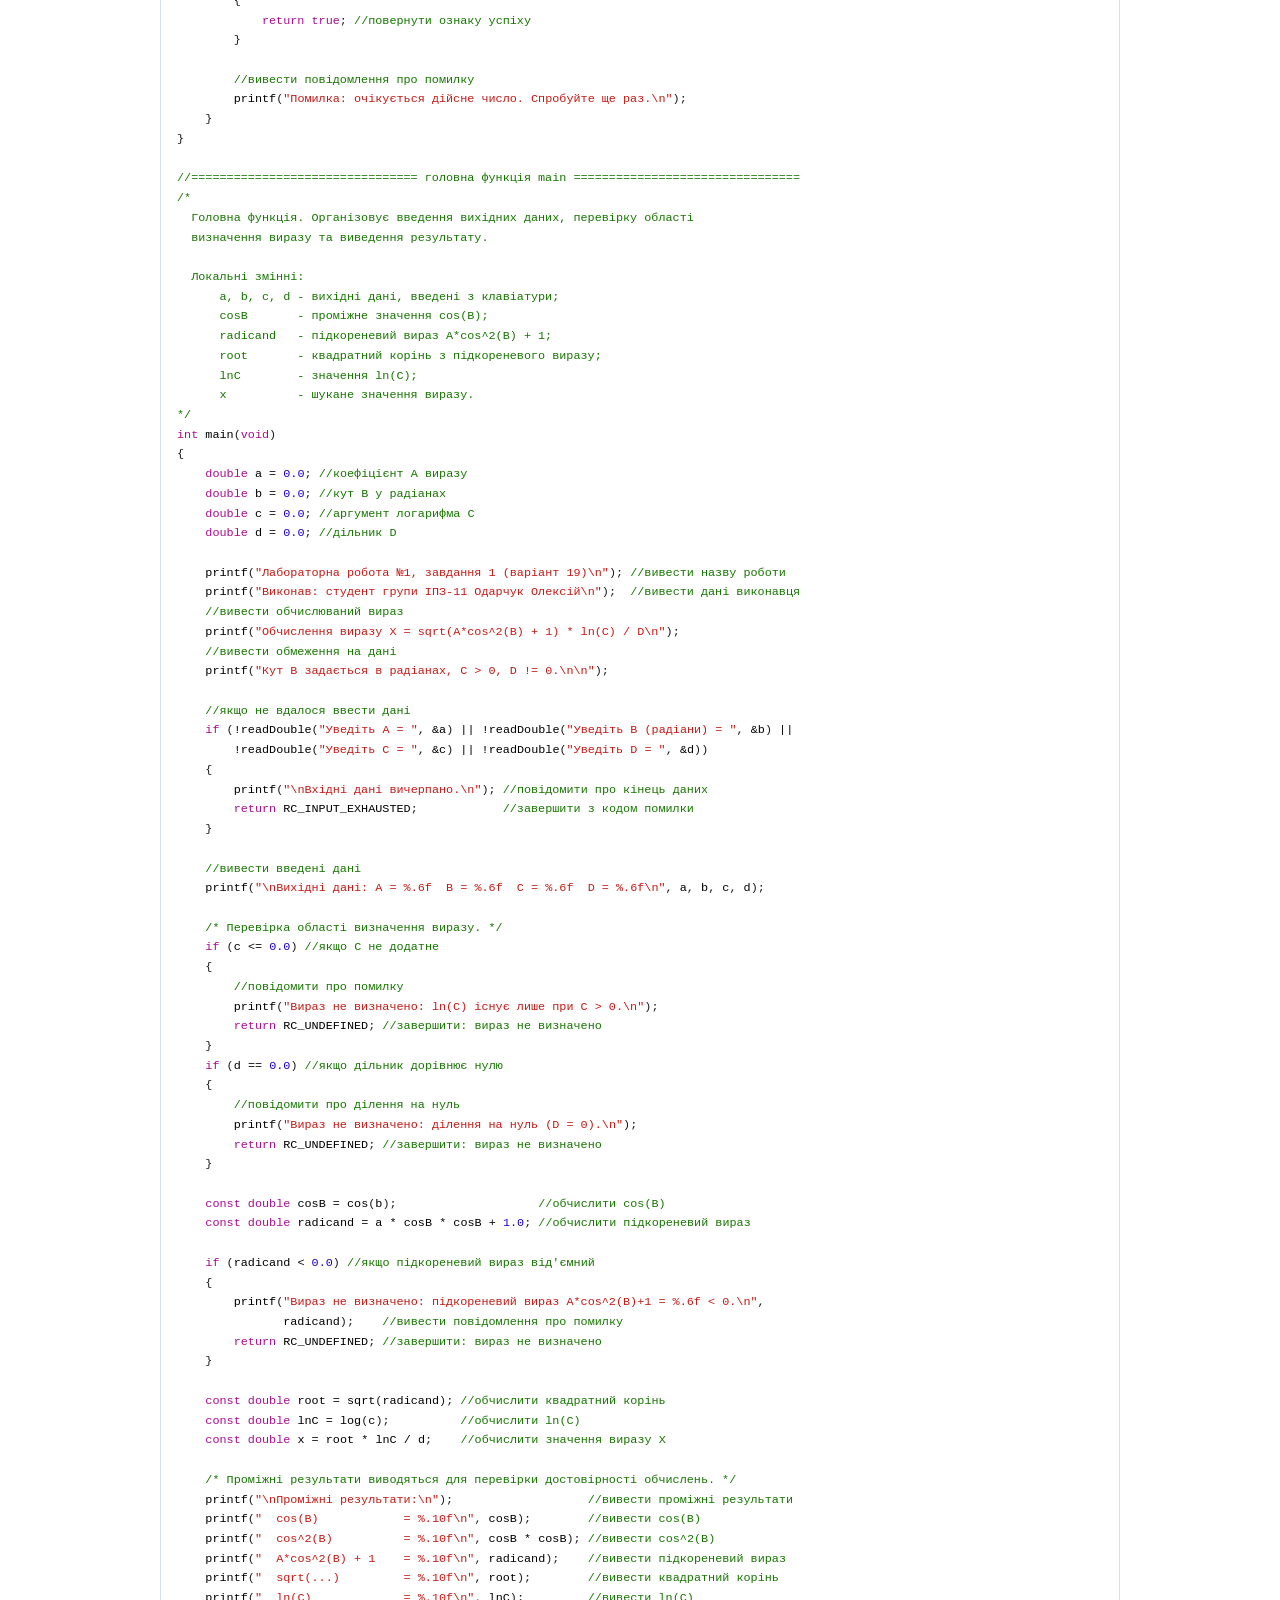
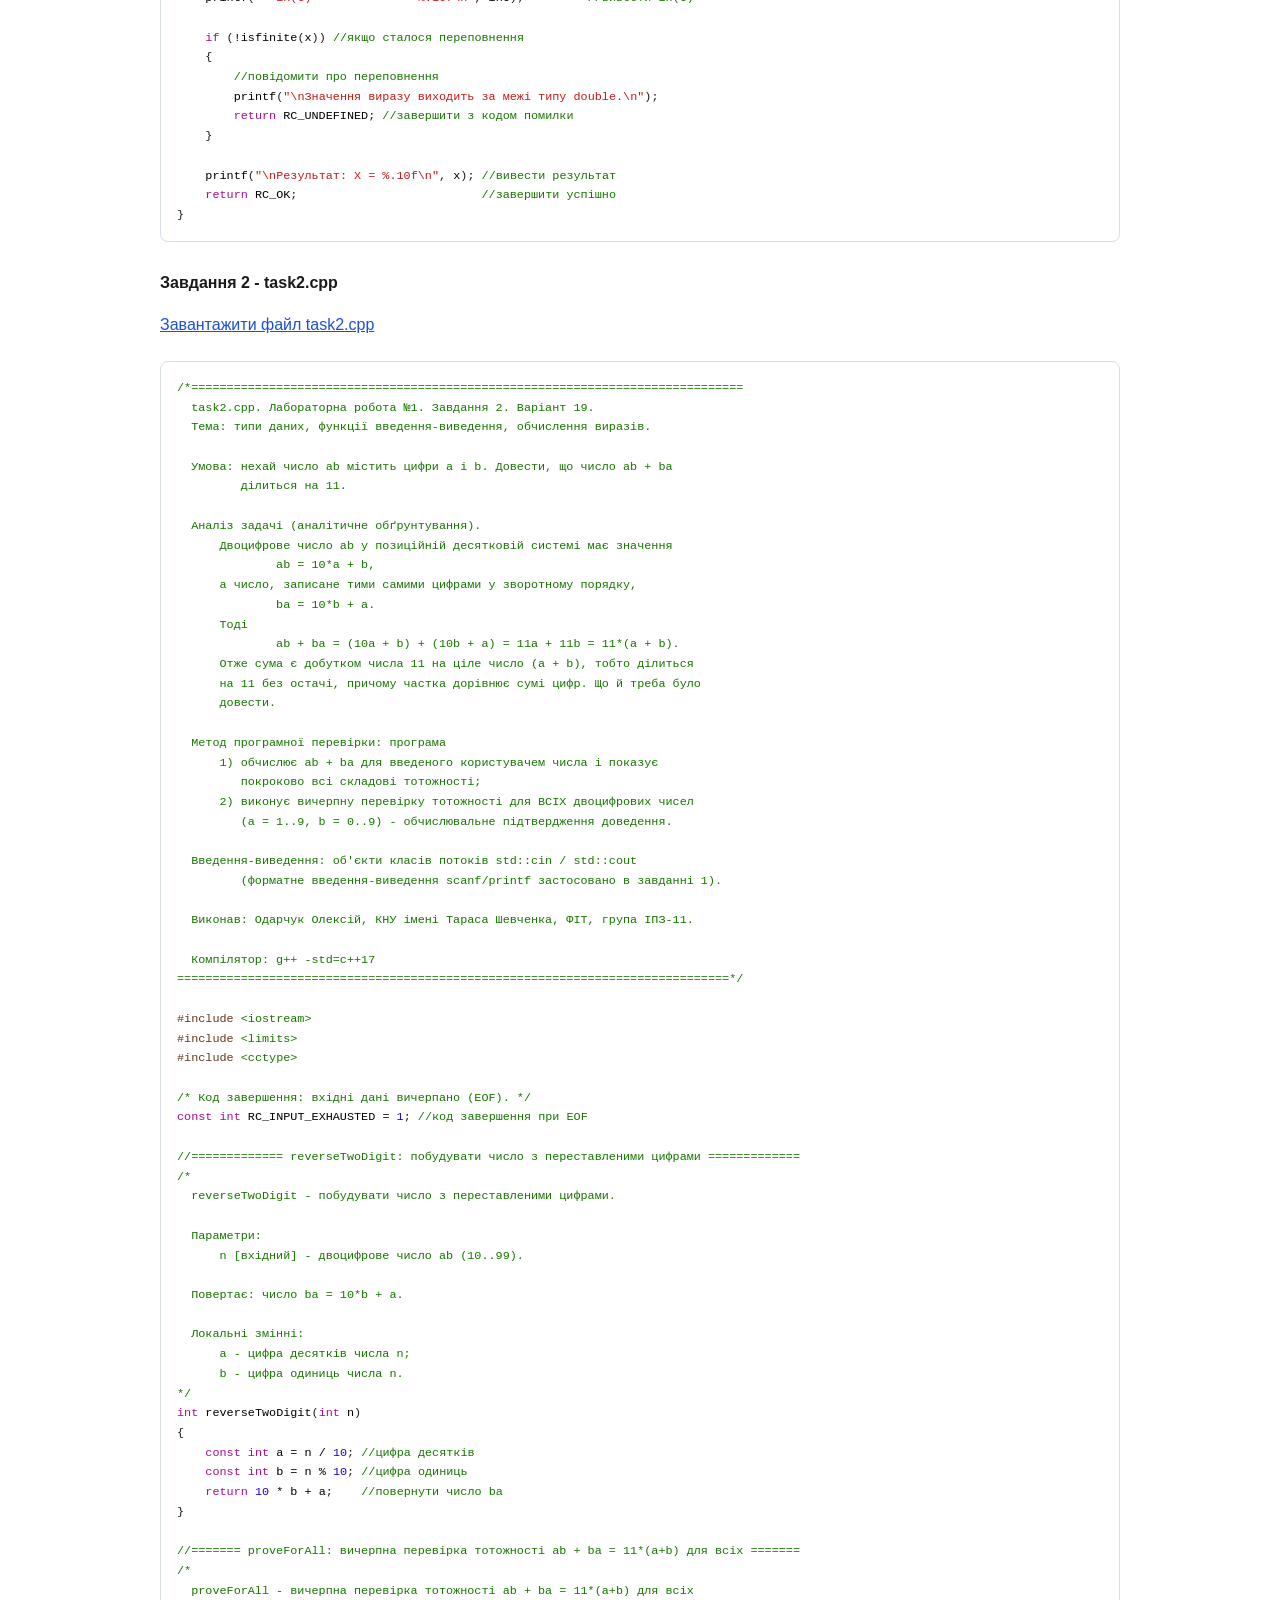
==== commit 0e888458: "Оформлення за лекціями: коментарі, HIPO-діаграми, трасування стеку - у шапці кожної програми назва ф" ====
--- a/Lab1/report.html
+++ b/Lab1/report.html
@@ -128,6 +128,25 @@
           <figcaption>Рисунок 2 - Блок-схема головної функції main() завдання 2</figcaption>
         </figure>
         <p>
+          HIPO-діаграма показує ієрархію викликів функцій: зверху головна функція main(), стрілки
+          ведуть до функцій, які вона викликає, нижче - функції, що викликаються з них; петля біля
+          функції означає рекурсивний виклик. Діаграму побудовано за текстом програми.
+        </p>
+        <figure>
+          <img
+            src="flowcharts/hipo_task1.png"
+            alt="Рисунок 3 - HIPO-діаграма завдання 1: ієрархія викликів функцій"
+          />
+          <figcaption>Рисунок 3 - HIPO-діаграма завдання 1: ієрархія викликів функцій</figcaption>
+        </figure>
+        <figure>
+          <img
+            src="flowcharts/hipo_task2.png"
+            alt="Рисунок 4 - HIPO-діаграма завдання 2: ієрархія викликів функцій"
+          />
+          <figcaption>Рисунок 4 - HIPO-діаграма завдання 2: ієрархія викликів функцій</figcaption>
+        </figure>
+        <p>
           Схеми побудовано за текстами програм у rombik (<a href="https://rombik.app">rombik.app</a
           >) відповідно до ДСТУ 19.701-90 (ISO 5807). Структура кожної схеми точно відповідає коду
           функції, а блоки описують дії словами, як у методичних вказівках, без фрагментів коду.
@@ -141,7 +160,7 @@
         <pre
           class="code"
         ><code><span class="cm">/*==============================================================================</span>
-<span class="cm">  Лабораторна робота №1. Завдання 1. Варіант 19.</span>
+<span class="cm">  task1.c. Лабораторна робота №1. Завдання 1. Варіант 19.</span>
 <span class="cm">  Тема: типи даних, функції введення-виведення, обчислення виразів.</span>
 
 <span class="cm">  Умова: за даними, введеними з клавіатури, обчислити значення виразу</span>
@@ -171,25 +190,27 @@
 <span class="cm">/* Коди завершення програми. */</span>
 <span class="k">enum</span><span class="w"> </span><span class="n">ExitCode</span>
 <span class="p">{</span>
-<span class="w">    </span><span class="n">RC_OK</span><span class="w"> </span><span class="o">=</span><span class="w"> </span><span class="mi">0</span><span class="p">,</span><span class="w">              </span><span class="cm">/* результат обчислено                    */</span>
-<span class="w">    </span><span class="n">RC_INPUT_EXHAUSTED</span><span class="w"> </span><span class="o">=</span><span class="w"> </span><span class="mi">1</span><span class="p">,</span><span class="w"> </span><span class="cm">/* вхідні дані вичерпано (EOF)           */</span>
-<span class="w">    </span><span class="n">RC_UNDEFINED</span><span class="w"> </span><span class="o">=</span><span class="w"> </span><span class="mi">2</span><span class="w">        </span><span class="cm">/* вираз не визначено для введених даних */</span>
+<span class="w">    </span><span class="n">RC_OK</span><span class="w"> </span><span class="o">=</span><span class="w"> </span><span class="mi">0</span><span class="p">,</span><span class="w">              </span><span class="c1">//результат обчислено</span>
+<span class="w">    </span><span class="n">RC_INPUT_EXHAUSTED</span><span class="w"> </span><span class="o">=</span><span class="w"> </span><span class="mi">1</span><span class="p">,</span><span class="w"> </span><span class="c1">//вхідні дані вичерпано (EOF)</span>
+<span class="w">    </span><span class="n">RC_UNDEFINED</span><span class="w"> </span><span class="o">=</span><span class="w"> </span><span class="mi">2</span><span class="w">        </span><span class="c1">//вираз не визначено для введених даних</span>
 <span class="p">};</span>
 
-<span class="cm">/*------------------------------------------------------------------------------</span>
+<span class="c1">//========= skipLine: відкинути залишок рядка введення разом із символом '\n' ==========</span>
+<span class="cm">/*</span>
 <span class="cm">  skipLine - відкинути залишок рядка введення разом із символом '\n'.</span>
-<span class="cm">------------------------------------------------------------------------------*/</span>
+<span class="cm">*/</span>
 <span class="kt">void</span><span class="w"> </span><span class="nf">skipLine</span><span class="p">(</span><span class="kt">void</span><span class="p">)</span>
 <span class="p">{</span>
-<span class="w">    </span><span class="kt">int</span><span class="w"> </span><span class="n">c</span><span class="w"> </span><span class="o">=</span><span class="w"> </span><span class="n">getchar</span><span class="p">();</span>
-
-<span class="w">    </span><span class="k">while</span><span class="w"> </span><span class="p">(</span><span class="n">c</span><span class="w"> </span><span class="o">!=</span><span class="w"> </span><span class="sc">'\n'</span><span class="w"> </span><span class="o">&amp;&amp;</span><span class="w"> </span><span class="n">c</span><span class="w"> </span><span class="o">!=</span><span class="w"> </span><span class="n">EOF</span><span class="p">)</span>
-<span class="w">    </span><span class="p">{</span>
-<span class="w">        </span><span class="n">c</span><span class="w"> </span><span class="o">=</span><span class="w"> </span><span class="n">getchar</span><span class="p">();</span>
-<span class="w">    </span><span class="p">}</span>
-<span class="p">}</span>
-
-<span class="cm">/*------------------------------------------------------------------------------</span>
+<span class="w">    </span><span class="kt">int</span><span class="w"> </span><span class="n">c</span><span class="w"> </span><span class="o">=</span><span class="w"> </span><span class="n">getchar</span><span class="p">();</span><span class="w"> </span><span class="c1">//поточний символ введення</span>
+
+<span class="w">    </span><span class="k">while</span><span class="w"> </span><span class="p">(</span><span class="n">c</span><span class="w"> </span><span class="o">!=</span><span class="w"> </span><span class="sc">'\n'</span><span class="w"> </span><span class="o">&amp;&amp;</span><span class="w"> </span><span class="n">c</span><span class="w"> </span><span class="o">!=</span><span class="w"> </span><span class="n">EOF</span><span class="p">)</span><span class="w"> </span><span class="c1">//пропускати символи до кінця рядка</span>
+<span class="w">    </span><span class="p">{</span>
+<span class="w">        </span><span class="n">c</span><span class="w"> </span><span class="o">=</span><span class="w"> </span><span class="n">getchar</span><span class="p">();</span><span class="w"> </span><span class="c1">//прочитати наступний символ</span>
+<span class="w">    </span><span class="p">}</span>
+<span class="p">}</span>
+
+<span class="c1">//======= restOfLineOk: перевірити залишок рядка після успішно прочитаного числа =======</span>
+<span class="cm">/*</span>
 <span class="cm">  restOfLineOk - перевірити залишок рядка після успішно прочитаного числа.</span>
 
 <span class="cm">  Припустимі лише пропуски до кінця рядка або до наступного числа (тоді воно</span>
@@ -201,30 +222,31 @@
 
 <span class="cm">  Локальні змінні:</span>
 <span class="cm">      c - черговий символ рядка.</span>
-<span class="cm">------------------------------------------------------------------------------*/</span>
+<span class="cm">*/</span>
 <span class="kt">bool</span><span class="w"> </span><span class="nf">restOfLineOk</span><span class="p">(</span><span class="kt">void</span><span class="p">)</span>
 <span class="p">{</span>
-<span class="w">    </span><span class="kt">int</span><span class="w"> </span><span class="n">c</span><span class="w"> </span><span class="o">=</span><span class="w"> </span><span class="n">getchar</span><span class="p">();</span>
-
-<span class="w">    </span><span class="k">while</span><span class="w"> </span><span class="p">(</span><span class="n">c</span><span class="w"> </span><span class="o">==</span><span class="w"> </span><span class="sc">' '</span><span class="w"> </span><span class="o">||</span><span class="w"> </span><span class="n">c</span><span class="w"> </span><span class="o">==</span><span class="w"> </span><span class="sc">'\t'</span><span class="w"> </span><span class="o">||</span><span class="w"> </span><span class="n">c</span><span class="w"> </span><span class="o">==</span><span class="w"> </span><span class="sc">'\r'</span><span class="p">)</span>
-<span class="w">    </span><span class="p">{</span>
-<span class="w">        </span><span class="n">c</span><span class="w"> </span><span class="o">=</span><span class="w"> </span><span class="n">getchar</span><span class="p">();</span>
-<span class="w">    </span><span class="p">}</span>
-<span class="w">    </span><span class="k">if</span><span class="w"> </span><span class="p">(</span><span class="n">c</span><span class="w"> </span><span class="o">==</span><span class="w"> </span><span class="sc">'\n'</span><span class="w"> </span><span class="o">||</span><span class="w"> </span><span class="n">c</span><span class="w"> </span><span class="o">==</span><span class="w"> </span><span class="n">EOF</span><span class="p">)</span>
-<span class="w">    </span><span class="p">{</span>
-<span class="w">        </span><span class="k">return</span><span class="w"> </span><span class="nb">true</span><span class="p">;</span>
-<span class="w">    </span><span class="p">}</span>
-<span class="w">    </span><span class="k">if</span><span class="w"> </span><span class="p">(</span><span class="n">isdigit</span><span class="p">(</span><span class="n">c</span><span class="p">)</span><span class="w"> </span><span class="o">||</span><span class="w"> </span><span class="n">c</span><span class="w"> </span><span class="o">==</span><span class="w"> </span><span class="sc">'-'</span><span class="w"> </span><span class="o">||</span><span class="w"> </span><span class="n">c</span><span class="w"> </span><span class="o">==</span><span class="w"> </span><span class="sc">'+'</span><span class="p">)</span>
-<span class="w">    </span><span class="p">{</span>
-<span class="w">        </span><span class="n">ungetc</span><span class="p">(</span><span class="n">c</span><span class="p">,</span><span class="w"> </span><span class="n">stdin</span><span class="p">);</span>
-<span class="w">        </span><span class="k">return</span><span class="w"> </span><span class="nb">true</span><span class="p">;</span>
-<span class="w">    </span><span class="p">}</span>
-
-<span class="w">    </span><span class="n">skipLine</span><span class="p">();</span>
-<span class="w">    </span><span class="k">return</span><span class="w"> </span><span class="nb">false</span><span class="p">;</span>
-<span class="p">}</span>
-
-<span class="cm">/*------------------------------------------------------------------------------</span>
+<span class="w">    </span><span class="kt">int</span><span class="w"> </span><span class="n">c</span><span class="w"> </span><span class="o">=</span><span class="w"> </span><span class="n">getchar</span><span class="p">();</span><span class="w"> </span><span class="c1">//черговий символ рядка</span>
+
+<span class="w">    </span><span class="k">while</span><span class="w"> </span><span class="p">(</span><span class="n">c</span><span class="w"> </span><span class="o">==</span><span class="w"> </span><span class="sc">' '</span><span class="w"> </span><span class="o">||</span><span class="w"> </span><span class="n">c</span><span class="w"> </span><span class="o">==</span><span class="w"> </span><span class="sc">'\t'</span><span class="w"> </span><span class="o">||</span><span class="w"> </span><span class="n">c</span><span class="w"> </span><span class="o">==</span><span class="w"> </span><span class="sc">'\r'</span><span class="p">)</span><span class="w"> </span><span class="c1">//пропускати пропуски в рядку</span>
+<span class="w">    </span><span class="p">{</span>
+<span class="w">        </span><span class="n">c</span><span class="w"> </span><span class="o">=</span><span class="w"> </span><span class="n">getchar</span><span class="p">();</span><span class="w"> </span><span class="c1">//прочитати наступний символ</span>
+<span class="w">    </span><span class="p">}</span>
+<span class="w">    </span><span class="k">if</span><span class="w"> </span><span class="p">(</span><span class="n">c</span><span class="w"> </span><span class="o">==</span><span class="w"> </span><span class="sc">'\n'</span><span class="w"> </span><span class="o">||</span><span class="w"> </span><span class="n">c</span><span class="w"> </span><span class="o">==</span><span class="w"> </span><span class="n">EOF</span><span class="p">)</span><span class="w"> </span><span class="c1">//якщо рядок закінчився</span>
+<span class="w">    </span><span class="p">{</span>
+<span class="w">        </span><span class="k">return</span><span class="w"> </span><span class="nb">true</span><span class="p">;</span><span class="w"> </span><span class="c1">//повернути ознаку коректності</span>
+<span class="w">    </span><span class="p">}</span>
+<span class="w">    </span><span class="k">if</span><span class="w"> </span><span class="p">(</span><span class="n">isdigit</span><span class="p">(</span><span class="n">c</span><span class="p">)</span><span class="w"> </span><span class="o">||</span><span class="w"> </span><span class="n">c</span><span class="w"> </span><span class="o">==</span><span class="w"> </span><span class="sc">'-'</span><span class="w"> </span><span class="o">||</span><span class="w"> </span><span class="n">c</span><span class="w"> </span><span class="o">==</span><span class="w"> </span><span class="sc">'+'</span><span class="p">)</span><span class="w"> </span><span class="c1">//якщо почалося наступне число</span>
+<span class="w">    </span><span class="p">{</span>
+<span class="w">        </span><span class="n">ungetc</span><span class="p">(</span><span class="n">c</span><span class="p">,</span><span class="w"> </span><span class="n">stdin</span><span class="p">);</span><span class="w"> </span><span class="c1">//повернути символ у буфер</span>
+<span class="w">        </span><span class="k">return</span><span class="w"> </span><span class="nb">true</span><span class="p">;</span><span class="w">      </span><span class="c1">//повернути ознаку коректності</span>
+<span class="w">    </span><span class="p">}</span>
+
+<span class="w">    </span><span class="n">skipLine</span><span class="p">();</span><span class="w">   </span><span class="c1">//відкинути решту рядка</span>
+<span class="w">    </span><span class="k">return</span><span class="w"> </span><span class="nb">false</span><span class="p">;</span><span class="w"> </span><span class="c1">//повернути ознаку помилки</span>
+<span class="p">}</span>
+
+<span class="c1">//==== readDouble: прочитати одне дійсне число з клавіатури з контролем коректності ====</span>
+<span class="cm">/*</span>
 <span class="cm">  readDouble - прочитати одне дійсне число з клавіатури з контролем коректності.</span>
 
 <span class="cm">  Приймаються лише скінченні числа (nan та inf відхиляються); після числа</span>
@@ -239,33 +261,35 @@
 
 <span class="cm">  Локальні змінні:</span>
 <span class="cm">      scanned - результат scanf(): кількість прочитаних значень або EOF.</span>
-<span class="cm">------------------------------------------------------------------------------*/</span>
+<span class="cm">*/</span>
 <span class="kt">bool</span><span class="w"> </span><span class="nf">readDouble</span><span class="p">(</span><span class="k">const</span><span class="w"> </span><span class="kt">char</span><span class="w"> </span><span class="o">*</span><span class="n">prompt</span><span class="p">,</span><span class="w"> </span><span class="kt">double</span><span class="w"> </span><span class="o">*</span><span class="n">value</span><span class="p">)</span>
 <span class="p">{</span>
-<span class="w">    </span><span class="k">for</span><span class="w"> </span><span class="p">(;;)</span>
-<span class="w">    </span><span class="p">{</span>
-<span class="w">        </span><span class="n">printf</span><span class="p">(</span><span class="s">"%s"</span><span class="p">,</span><span class="w"> </span><span class="n">prompt</span><span class="p">);</span>
-<span class="w">        </span><span class="k">const</span><span class="w"> </span><span class="kt">int</span><span class="w"> </span><span class="n">scanned</span><span class="w"> </span><span class="o">=</span><span class="w"> </span><span class="n">scanf</span><span class="p">(</span><span class="s">"%lf"</span><span class="p">,</span><span class="w"> </span><span class="n">value</span><span class="p">);</span>
-
-<span class="w">        </span><span class="k">if</span><span class="w"> </span><span class="p">(</span><span class="n">scanned</span><span class="w"> </span><span class="o">==</span><span class="w"> </span><span class="n">EOF</span><span class="p">)</span>
+<span class="w">    </span><span class="k">for</span><span class="w"> </span><span class="p">(;;)</span><span class="w"> </span><span class="c1">//повторювати до коректного введення</span>
+<span class="w">    </span><span class="p">{</span>
+<span class="w">        </span><span class="n">printf</span><span class="p">(</span><span class="s">"%s"</span><span class="p">,</span><span class="w"> </span><span class="n">prompt</span><span class="p">);</span><span class="w">                    </span><span class="c1">//вивести запрошення</span>
+<span class="w">        </span><span class="k">const</span><span class="w"> </span><span class="kt">int</span><span class="w"> </span><span class="n">scanned</span><span class="w"> </span><span class="o">=</span><span class="w"> </span><span class="n">scanf</span><span class="p">(</span><span class="s">"%lf"</span><span class="p">,</span><span class="w"> </span><span class="n">value</span><span class="p">);</span><span class="w"> </span><span class="c1">//результат введення числа</span>
+
+<span class="w">        </span><span class="k">if</span><span class="w"> </span><span class="p">(</span><span class="n">scanned</span><span class="w"> </span><span class="o">==</span><span class="w"> </span><span class="n">EOF</span><span class="p">)</span><span class="w"> </span><span class="c1">//якщо вхідні дані вичерпано</span>
 <span class="w">        </span><span class="p">{</span>
-<span class="w">            </span><span class="k">return</span><span class="w"> </span><span class="nb">false</span><span class="p">;</span>
+<span class="w">            </span><span class="k">return</span><span class="w"> </span><span class="nb">false</span><span class="p">;</span><span class="w"> </span><span class="c1">//повернути ознаку кінця даних</span>
 <span class="w">        </span><span class="p">}</span>
 
-<span class="w">        </span><span class="k">if</span><span class="w"> </span><span class="p">(</span><span class="n">scanned</span><span class="w"> </span><span class="o">==</span><span class="w"> </span><span class="mi">0</span><span class="w"> </span><span class="o">||</span><span class="w"> </span><span class="o">!</span><span class="n">isfinite</span><span class="p">(</span><span class="o">*</span><span class="n">value</span><span class="p">))</span>
+<span class="w">        </span><span class="k">if</span><span class="w"> </span><span class="p">(</span><span class="n">scanned</span><span class="w"> </span><span class="o">==</span><span class="w"> </span><span class="mi">0</span><span class="w"> </span><span class="o">||</span><span class="w"> </span><span class="o">!</span><span class="n">isfinite</span><span class="p">(</span><span class="o">*</span><span class="n">value</span><span class="p">))</span><span class="w"> </span><span class="c1">//якщо введено не число</span>
 <span class="w">        </span><span class="p">{</span>
-<span class="w">            </span><span class="n">skipLine</span><span class="p">();</span>
+<span class="w">            </span><span class="n">skipLine</span><span class="p">();</span><span class="w"> </span><span class="c1">//відкинути помилковий рядок</span>
 <span class="w">        </span><span class="p">}</span>
-<span class="w">        </span><span class="k">else</span><span class="w"> </span><span class="k">if</span><span class="w"> </span><span class="p">(</span><span class="n">restOfLineOk</span><span class="p">())</span>
+<span class="w">        </span><span class="k">else</span><span class="w"> </span><span class="k">if</span><span class="w"> </span><span class="p">(</span><span class="n">restOfLineOk</span><span class="p">())</span><span class="w"> </span><span class="c1">//інакше якщо залишок рядка коректний</span>
 <span class="w">        </span><span class="p">{</span>
-<span class="w">            </span><span class="k">return</span><span class="w"> </span><span class="nb">true</span><span class="p">;</span>
+<span class="w">            </span><span class="k">return</span><span class="w"> </span><span class="nb">true</span><span class="p">;</span><span class="w"> </span><span class="c1">//повернути ознаку успіху</span>
 <span class="w">        </span><span class="p">}</span>
 
+<span class="w">        </span><span class="c1">//вивести повідомлення про помилку</span>
 <span class="w">        </span><span class="n">printf</span><span class="p">(</span><span class="s">"Помилка: очікується дійсне число. Спробуйте ще раз.</span><span class="se">\n</span><span class="s">"</span><span class="p">);</span>
 <span class="w">    </span><span class="p">}</span>
 <span class="p">}</span>
 
-<span class="cm">/*------------------------------------------------------------------------------</span>
+<span class="c1">//================================ головна функція main ================================</span>
+<span class="cm">/*</span>
 <span class="cm">  Головна функція. Організовує введення вихідних даних, перевірку області</span>
 <span class="cm">  визначення виразу та виведення результату.</span>
 
@@ -276,70 +300,77 @@
 <span class="cm">      root       - квадратний корінь з підкореневого виразу;</span>
 <span class="cm">      lnC        - значення ln(C);</span>
 <span class="cm">      x          - шукане значення виразу.</span>
-<span class="cm">------------------------------------------------------------------------------*/</span>
+<span class="cm">*/</span>
 <span class="kt">int</span><span class="w"> </span><span class="nf">main</span><span class="p">(</span><span class="kt">void</span><span class="p">)</span>
 <span class="p">{</span>
-<span class="w">    </span><span class="kt">double</span><span class="w"> </span><span class="n">a</span><span class="w"> </span><span class="o">=</span><span class="w"> </span><span class="mf">0.0</span><span class="p">;</span>
-<span class="w">    </span><span class="kt">double</span><span class="w"> </span><span class="n">b</span><span class="w"> </span><span class="o">=</span><span class="w"> </span><span class="mf">0.0</span><span class="p">;</span>
-<span class="w">    </span><span class="kt">double</span><span class="w"> </span><span class="n">c</span><span class="w"> </span><span class="o">=</span><span class="w"> </span><span class="mf">0.0</span><span class="p">;</span>
-<span class="w">    </span><span class="kt">double</span><span class="w"> </span><span class="n">d</span><span class="w"> </span><span class="o">=</span><span class="w"> </span><span class="mf">0.0</span><span class="p">;</span>
-
-<span class="w">    </span><span class="n">printf</span><span class="p">(</span><span class="s">"Лабораторна робота №1, завдання 1 (варіант 19)</span><span class="se">\n</span><span class="s">"</span><span class="p">);</span>
-<span class="w">    </span><span class="n">printf</span><span class="p">(</span><span class="s">"Виконав: студент групи ІПЗ-11 Одарчук Олексій</span><span class="se">\n</span><span class="s">"</span><span class="p">);</span>
+<span class="w">    </span><span class="kt">double</span><span class="w"> </span><span class="n">a</span><span class="w"> </span><span class="o">=</span><span class="w"> </span><span class="mf">0.0</span><span class="p">;</span><span class="w"> </span><span class="c1">//коефіцієнт A виразу</span>
+<span class="w">    </span><span class="kt">double</span><span class="w"> </span><span class="n">b</span><span class="w"> </span><span class="o">=</span><span class="w"> </span><span class="mf">0.0</span><span class="p">;</span><span class="w"> </span><span class="c1">//кут B у радіанах</span>
+<span class="w">    </span><span class="kt">double</span><span class="w"> </span><span class="n">c</span><span class="w"> </span><span class="o">=</span><span class="w"> </span><span class="mf">0.0</span><span class="p">;</span><span class="w"> </span><span class="c1">//аргумент логарифма C</span>
+<span class="w">    </span><span class="kt">double</span><span class="w"> </span><span class="n">d</span><span class="w"> </span><span class="o">=</span><span class="w"> </span><span class="mf">0.0</span><span class="p">;</span><span class="w"> </span><span class="c1">//дільник D</span>
+
+<span class="w">    </span><span class="n">printf</span><span class="p">(</span><span class="s">"Лабораторна робота №1, завдання 1 (варіант 19)</span><span class="se">\n</span><span class="s">"</span><span class="p">);</span><span class="w"> </span><span class="c1">//вивести назву роботи</span>
+<span class="w">    </span><span class="n">printf</span><span class="p">(</span><span class="s">"Виконав: студент групи ІПЗ-11 Одарчук Олексій</span><span class="se">\n</span><span class="s">"</span><span class="p">);</span><span class="w">  </span><span class="c1">//вивести дані виконавця</span>
+<span class="w">    </span><span class="c1">//вивести обчислюваний вираз</span>
 <span class="w">    </span><span class="n">printf</span><span class="p">(</span><span class="s">"Обчислення виразу X = sqrt(A*cos^2(B) + 1) * ln(C) / D</span><span class="se">\n</span><span class="s">"</span><span class="p">);</span>
+<span class="w">    </span><span class="c1">//вивести обмеження на дані</span>
 <span class="w">    </span><span class="n">printf</span><span class="p">(</span><span class="s">"Кут B задається в радіанах, C &gt; 0, D != 0.</span><span class="se">\n\n</span><span class="s">"</span><span class="p">);</span>
 
+<span class="w">    </span><span class="c1">//якщо не вдалося ввести дані</span>
 <span class="w">    </span><span class="k">if</span><span class="w"> </span><span class="p">(</span><span class="o">!</span><span class="n">readDouble</span><span class="p">(</span><span class="s">"Уведіть A = "</span><span class="p">,</span><span class="w"> </span><span class="o">&amp;</span><span class="n">a</span><span class="p">)</span><span class="w"> </span><span class="o">||</span><span class="w"> </span><span class="o">!</span><span class="n">readDouble</span><span class="p">(</span><span class="s">"Уведіть B (радіани) = "</span><span class="p">,</span><span class="w"> </span><span class="o">&amp;</span><span class="n">b</span><span class="p">)</span><span class="w"> </span><span class="o">||</span>
 <span class="w">        </span><span class="o">!</span><span class="n">readDouble</span><span class="p">(</span><span class="s">"Уведіть C = "</span><span class="p">,</span><span class="w"> </span><span class="o">&amp;</span><span class="n">c</span><span class="p">)</span><span class="w"> </span><span class="o">||</span><span class="w"> </span><span class="o">!</span><span class="n">readDouble</span><span class="p">(</span><span class="s">"Уведіть D = "</span><span class="p">,</span><span class="w"> </span><span class="o">&amp;</span><span class="n">d</span><span class="p">))</span>
 <span class="w">    </span><span class="p">{</span>
-<span class="w">        </span><span class="n">printf</span><span class="p">(</span><span class="s">"</span><span class="se">\n</span><span class="s">Вхідні дані вичерпано.</span><span class="se">\n</span><span class="s">"</span><span class="p">);</span>
-<span class="w">        </span><span class="k">return</span><span class="w"> </span><span class="n">RC_INPUT_EXHAUSTED</span><span class="p">;</span>
-<span class="w">    </span><span class="p">}</span>
-
+<span class="w">        </span><span class="n">printf</span><span class="p">(</span><span class="s">"</span><span class="se">\n</span><span class="s">Вхідні дані вичерпано.</span><span class="se">\n</span><span class="s">"</span><span class="p">);</span><span class="w"> </span><span class="c1">//повідомити про кінець даних</span>
+<span class="w">        </span><span class="k">return</span><span class="w"> </span><span class="n">RC_INPUT_EXHAUSTED</span><span class="p">;</span><span class="w">            </span><span class="c1">//завершити з кодом помилки</span>
+<span class="w">    </span><span class="p">}</span>
+
+<span class="w">    </span><span class="c1">//вивести введені дані</span>
 <span class="w">    </span><span class="n">printf</span><span class="p">(</span><span class="s">"</span><span class="se">\n</span><span class="s">Вихідні дані: A = %.6f  B = %.6f  C = %.6f  D = %.6f</span><span class="se">\n</span><span class="s">"</span><span class="p">,</span><span class="w"> </span><span class="n">a</span><span class="p">,</span><span class="w"> </span><span class="n">b</span><span class="p">,</span><span class="w"> </span><span class="n">c</span><span class="p">,</span><span class="w"> </span><span class="n">d</span><span class="p">);</span>
 
 <span class="w">    </span><span class="cm">/* Перевірка області визначення виразу. */</span>
-<span class="w">    </span><span class="k">if</span><span class="w"> </span><span class="p">(</span><span class="n">c</span><span class="w"> </span><span class="o">&lt;=</span><span class="w"> </span><span class="mf">0.0</span><span class="p">)</span>
-<span class="w">    </span><span class="p">{</span>
+<span class="w">    </span><span class="k">if</span><span class="w"> </span><span class="p">(</span><span class="n">c</span><span class="w"> </span><span class="o">&lt;=</span><span class="w"> </span><span class="mf">0.0</span><span class="p">)</span><span class="w"> </span><span class="c1">//якщо C не додатне</span>
+<span class="w">    </span><span class="p">{</span>
+<span class="w">        </span><span class="c1">//повідомити про помилку</span>
 <span class="w">        </span><span class="n">printf</span><span class="p">(</span><span class="s">"Вираз не визначено: ln(C) існує лише при C &gt; 0.</span><span class="se">\n</span><span class="s">"</span><span class="p">);</span>
-<span class="w">        </span><span class="k">return</span><span class="w"> </span><span class="n">RC_UNDEFINED</span><span class="p">;</span>
-<span class="w">    </span><span class="p">}</span>
-<span class="w">    </span><span class="k">if</span><span class="w"> </span><span class="p">(</span><span class="n">d</span><span class="w"> </span><span class="o">==</span><span class="w"> </span><span class="mf">0.0</span><span class="p">)</span>
-<span class="w">    </span><span class="p">{</span>
+<span class="w">        </span><span class="k">return</span><span class="w"> </span><span class="n">RC_UNDEFINED</span><span class="p">;</span><span class="w"> </span><span class="c1">//завершити: вираз не визначено</span>
+<span class="w">    </span><span class="p">}</span>
+<span class="w">    </span><span class="k">if</span><span class="w"> </span><span class="p">(</span><span class="n">d</span><span class="w"> </span><span class="o">==</span><span class="w"> </span><span class="mf">0.0</span><span class="p">)</span><span class="w"> </span><span class="c1">//якщо дільник дорівнює нулю</span>
+<span class="w">    </span><span class="p">{</span>
+<span class="w">        </span><span class="c1">//повідомити про ділення на нуль</span>
 <span class="w">        </span><span class="n">printf</span><span class="p">(</span><span class="s">"Вираз не визначено: ділення на нуль (D = 0).</span><span class="se">\n</span><span class="s">"</span><span class="p">);</span>
-<span class="w">        </span><span class="k">return</span><span class="w"> </span><span class="n">RC_UNDEFINED</span><span class="p">;</span>
-<span class="w">    </span><span class="p">}</span>
-
-<span class="w">    </span><span class="k">const</span><span class="w"> </span><span class="kt">double</span><span class="w"> </span><span class="n">cosB</span><span class="w"> </span><span class="o">=</span><span class="w"> </span><span class="n">cos</span><span class="p">(</span><span class="n">b</span><span class="p">);</span>
-<span class="w">    </span><span class="k">const</span><span class="w"> </span><span class="kt">double</span><span class="w"> </span><span class="n">radicand</span><span class="w"> </span><span class="o">=</span><span class="w"> </span><span class="n">a</span><span class="w"> </span><span class="o">*</span><span class="w"> </span><span class="n">cosB</span><span class="w"> </span><span class="o">*</span><span class="w"> </span><span class="n">cosB</span><span class="w"> </span><span class="o">+</span><span class="w"> </span><span class="mf">1.0</span><span class="p">;</span>
-
-<span class="w">    </span><span class="k">if</span><span class="w"> </span><span class="p">(</span><span class="n">radicand</span><span class="w"> </span><span class="o">&lt;</span><span class="w"> </span><span class="mf">0.0</span><span class="p">)</span>
+<span class="w">        </span><span class="k">return</span><span class="w"> </span><span class="n">RC_UNDEFINED</span><span class="p">;</span><span class="w"> </span><span class="c1">//завершити: вираз не визначено</span>
+<span class="w">    </span><span class="p">}</span>
+
+<span class="w">    </span><span class="k">const</span><span class="w"> </span><span class="kt">double</span><span class="w"> </span><span class="n">cosB</span><span class="w"> </span><span class="o">=</span><span class="w"> </span><span class="n">cos</span><span class="p">(</span><span class="n">b</span><span class="p">);</span><span class="w">                    </span><span class="c1">//обчислити cos(B)</span>
+<span class="w">    </span><span class="k">const</span><span class="w"> </span><span class="kt">double</span><span class="w"> </span><span class="n">radicand</span><span class="w"> </span><span class="o">=</span><span class="w"> </span><span class="n">a</span><span class="w"> </span><span class="o">*</span><span class="w"> </span><span class="n">cosB</span><span class="w"> </span><span class="o">*</span><span class="w"> </span><span class="n">cosB</span><span class="w"> </span><span class="o">+</span><span class="w"> </span><span class="mf">1.0</span><span class="p">;</span><span class="w"> </span><span class="c1">//обчислити підкореневий вираз</span>
+
+<span class="w">    </span><span class="k">if</span><span class="w"> </span><span class="p">(</span><span class="n">radicand</span><span class="w"> </span><span class="o">&lt;</span><span class="w"> </span><span class="mf">0.0</span><span class="p">)</span><span class="w"> </span><span class="c1">//якщо підкореневий вираз від'ємний</span>
 <span class="w">    </span><span class="p">{</span>
 <span class="w">        </span><span class="n">printf</span><span class="p">(</span><span class="s">"Вираз не визначено: підкореневий вираз A*cos^2(B)+1 = %.6f &lt; 0.</span><span class="se">\n</span><span class="s">"</span><span class="p">,</span>
-<span class="w">               </span><span class="n">radicand</span><span class="p">);</span>
-<span class="w">        </span><span class="k">return</span><span class="w"> </span><span class="n">RC_UNDEFINED</span><span class="p">;</span>
-<span class="w">    </span><span class="p">}</span>
-
-<span class="w">    </span><span class="k">const</span><span class="w"> </span><span class="kt">double</span><span class="w"> </span><span class="n">root</span><span class="w"> </span><span class="o">=</span><span class="w"> </span><span class="n">sqrt</span><span class="p">(</span><span class="n">radicand</span><span class="p">);</span>
-<span class="w">    </span><span class="k">const</span><span class="w"> </span><span class="kt">double</span><span class="w"> </span><span class="n">lnC</span><span class="w"> </span><span class="o">=</span><span class="w"> </span><span class="n">log</span><span class="p">(</span><span class="n">c</span><span class="p">);</span>
-<span class="w">    </span><span class="k">const</span><span class="w"> </span><span class="kt">double</span><span class="w"> </span><span class="n">x</span><span class="w"> </span><span class="o">=</span><span class="w"> </span><span class="n">root</span><span class="w"> </span><span class="o">*</span><span class="w"> </span><span class="n">lnC</span><span class="w"> </span><span class="o">/</span><span class="w"> </span><span class="n">d</span><span class="p">;</span>
+<span class="w">               </span><span class="n">radicand</span><span class="p">);</span><span class="w">    </span><span class="c1">//вивести повідомлення про помилку</span>
+<span class="w">        </span><span class="k">return</span><span class="w"> </span><span class="n">RC_UNDEFINED</span><span class="p">;</span><span class="w"> </span><span class="c1">//завершити: вираз не визначено</span>
+<span class="w">    </span><span class="p">}</span>
+
+<span class="w">    </span><span class="k">const</span><span class="w"> </span><span class="kt">double</span><span class="w"> </span><span class="n">root</span><span class="w"> </span><span class="o">=</span><span class="w"> </span><span class="n">sqrt</span><span class="p">(</span><span class="n">radicand</span><span class="p">);</span><span class="w"> </span><span class="c1">//обчислити квадратний корінь</span>
+<span class="w">    </span><span class="k">const</span><span class="w"> </span><span class="kt">double</span><span class="w"> </span><span class="n">lnC</span><span class="w"> </span><span class="o">=</span><span class="w"> </span><span class="n">log</span><span class="p">(</span><span class="n">c</span><span class="p">);</span><span class="w">          </span><span class="c1">//обчислити ln(C)</span>
+<span class="w">    </span><span class="k">const</span><span class="w"> </span><span class="kt">double</span><span class="w"> </span><span class="n">x</span><span class="w"> </span><span class="o">=</span><span class="w"> </span><span class="n">root</span><span class="w"> </span><span class="o">*</span><span class="w"> </span><span class="n">lnC</span><span class="w"> </span><span class="o">/</span><span class="w"> </span><span class="n">d</span><span class="p">;</span><span class="w">    </span><span class="c1">//обчислити значення виразу X</span>
 
 <span class="w">    </span><span class="cm">/* Проміжні результати виводяться для перевірки достовірності обчислень. */</span>
-<span class="w">    </span><span class="n">printf</span><span class="p">(</span><span class="s">"</span><span class="se">\n</span><span class="s">Проміжні результати:</span><span class="se">\n</span><span class="s">"</span><span class="p">);</span>
-<span class="w">    </span><span class="n">printf</span><span class="p">(</span><span class="s">"  cos(B)            = %.10f</span><span class="se">\n</span><span class="s">"</span><span class="p">,</span><span class="w"> </span><span class="n">cosB</span><span class="p">);</span>
-<span class="w">    </span><span class="n">printf</span><span class="p">(</span><span class="s">"  cos^2(B)          = %.10f</span><span class="se">\n</span><span class="s">"</span><span class="p">,</span><span class="w"> </span><span class="n">cosB</span><span class="w"> </span><span class="o">*</span><span class="w"> </span><span class="n">cosB</span><span class="p">);</span>
-<span class="w">    </span><span class="n">printf</span><span class="p">(</span><span class="s">"  A*cos^2(B) + 1    = %.10f</span><span class="se">\n</span><span class="s">"</span><span class="p">,</span><span class="w"> </span><span class="n">radicand</span><span class="p">);</span>
-<span class="w">    </span><span class="n">printf</span><span class="p">(</span><span class="s">"  sqrt(...)         = %.10f</span><span class="se">\n</span><span class="s">"</span><span class="p">,</span><span class="w"> </span><span class="n">root</span><span class="p">);</span>
-<span class="w">    </span><span class="n">printf</span><span class="p">(</span><span class="s">"  ln(C)             = %.10f</span><span class="se">\n</span><span class="s">"</span><span class="p">,</span><span class="w"> </span><span class="n">lnC</span><span class="p">);</span>
-
-<span class="w">    </span><span class="k">if</span><span class="w"> </span><span class="p">(</span><span class="o">!</span><span class="n">isfinite</span><span class="p">(</span><span class="n">x</span><span class="p">))</span>
-<span class="w">    </span><span class="p">{</span>
+<span class="w">    </span><span class="n">printf</span><span class="p">(</span><span class="s">"</span><span class="se">\n</span><span class="s">Проміжні результати:</span><span class="se">\n</span><span class="s">"</span><span class="p">);</span><span class="w">                   </span><span class="c1">//вивести проміжні результати</span>
+<span class="w">    </span><span class="n">printf</span><span class="p">(</span><span class="s">"  cos(B)            = %.10f</span><span class="se">\n</span><span class="s">"</span><span class="p">,</span><span class="w"> </span><span class="n">cosB</span><span class="p">);</span><span class="w">        </span><span class="c1">//вивести cos(B)</span>
+<span class="w">    </span><span class="n">printf</span><span class="p">(</span><span class="s">"  cos^2(B)          = %.10f</span><span class="se">\n</span><span class="s">"</span><span class="p">,</span><span class="w"> </span><span class="n">cosB</span><span class="w"> </span><span class="o">*</span><span class="w"> </span><span class="n">cosB</span><span class="p">);</span><span class="w"> </span><span class="c1">//вивести cos^2(B)</span>
+<span class="w">    </span><span class="n">printf</span><span class="p">(</span><span class="s">"  A*cos^2(B) + 1    = %.10f</span><span class="se">\n</span><span class="s">"</span><span class="p">,</span><span class="w"> </span><span class="n">radicand</span><span class="p">);</span><span class="w">    </span><span class="c1">//вивести підкореневий вираз</span>
+<span class="w">    </span><span class="n">printf</span><span class="p">(</span><span class="s">"  sqrt(...)         = %.10f</span><span class="se">\n</span><span class="s">"</span><span class="p">,</span><span class="w"> </span><span class="n">root</span><span class="p">);</span><span class="w">        </span><span class="c1">//вивести квадратний корінь</span>
+<span class="w">    </span><span class="n">printf</span><span class="p">(</span><span class="s">"  ln(C)             = %.10f</span><span class="se">\n</span><span class="s">"</span><span class="p">,</span><span class="w"> </span><span class="n">lnC</span><span class="p">);</span><span class="w">         </span><span class="c1">//вивести ln(C)</span>
+
+<span class="w">    </span><span class="k">if</span><span class="w"> </span><span class="p">(</span><span class="o">!</span><span class="n">isfinite</span><span class="p">(</span><span class="n">x</span><span class="p">))</span><span class="w"> </span><span class="c1">//якщо сталося переповнення</span>
+<span class="w">    </span><span class="p">{</span>
+<span class="w">        </span><span class="c1">//повідомити про переповнення</span>
 <span class="w">        </span><span class="n">printf</span><span class="p">(</span><span class="s">"</span><span class="se">\n</span><span class="s">Значення виразу виходить за межі типу double.</span><span class="se">\n</span><span class="s">"</span><span class="p">);</span>
-<span class="w">        </span><span class="k">return</span><span class="w"> </span><span class="n">RC_UNDEFINED</span><span class="p">;</span>
-<span class="w">    </span><span class="p">}</span>
-
-<span class="w">    </span><span class="n">printf</span><span class="p">(</span><span class="s">"</span><span class="se">\n</span><span class="s">Результат: X = %.10f</span><span class="se">\n</span><span class="s">"</span><span class="p">,</span><span class="w"> </span><span class="n">x</span><span class="p">);</span>
-<span class="w">    </span><span class="k">return</span><span class="w"> </span><span class="n">RC_OK</span><span class="p">;</span>
+<span class="w">        </span><span class="k">return</span><span class="w"> </span><span class="n">RC_UNDEFINED</span><span class="p">;</span><span class="w"> </span><span class="c1">//завершити з кодом помилки</span>
+<span class="w">    </span><span class="p">}</span>
+
+<span class="w">    </span><span class="n">printf</span><span class="p">(</span><span class="s">"</span><span class="se">\n</span><span class="s">Результат: X = %.10f</span><span class="se">\n</span><span class="s">"</span><span class="p">,</span><span class="w"> </span><span class="n">x</span><span class="p">);</span><span class="w"> </span><span class="c1">//вивести результат</span>
+<span class="w">    </span><span class="k">return</span><span class="w"> </span><span class="n">RC_OK</span><span class="p">;</span><span class="w">                          </span><span class="c1">//завершити успішно</span>
 <span class="p">}</span>
 </code></pre>
         <h3>Завдання 2 - task2.cpp</h3>
@@ -347,7 +378,7 @@
         <pre
           class="code"
         ><code><span class="cm">/*==============================================================================</span>
-<span class="cm">  Лабораторна робота №1. Завдання 2. Варіант 19.</span>
+<span class="cm">  task2.cpp. Лабораторна робота №1. Завдання 2. Варіант 19.</span>
 <span class="cm">  Тема: типи даних, функції введення-виведення, обчислення виразів.</span>
 
 <span class="cm">  Умова: нехай число ab містить цифри a і b. Довести, що число ab + ba</span>
@@ -383,9 +414,10 @@
 <span class="cp">#include</span><span class="w"> </span><span class="cpf">&lt;cctype&gt;</span>
 
 <span class="cm">/* Код завершення: вхідні дані вичерпано (EOF). */</span>
-<span class="k">const</span><span class="w"> </span><span class="kt">int</span><span class="w"> </span><span class="n">RC_INPUT_EXHAUSTED</span><span class="w"> </span><span class="o">=</span><span class="w"> </span><span class="mi">1</span><span class="p">;</span>
-
-<span class="cm">/*------------------------------------------------------------------------------</span>
+<span class="k">const</span><span class="w"> </span><span class="kt">int</span><span class="w"> </span><span class="n">RC_INPUT_EXHAUSTED</span><span class="w"> </span><span class="o">=</span><span class="w"> </span><span class="mi">1</span><span class="p">;</span><span class="w"> </span><span class="c1">//код завершення при EOF</span>
+
+<span class="c1">//============= reverseTwoDigit: побудувати число з переставленими цифрами =============</span>
+<span class="cm">/*</span>
 <span class="cm">  reverseTwoDigit - побудувати число з переставленими цифрами.</span>
 
 <span class="cm">  Параметри:</span>
@@ -396,15 +428,16 @@
 <span class="cm">  Локальні змінні:</span>
 <span class="cm">      a - цифра десятків числа n;</span>
 <span class="cm">      b - цифра одиниць числа n.</span>
-<span class="cm">------------------------------------------------------------------------------*/</span>
+<span class="cm">*/</span>
 <span class="kt">int</span><span class="w"> </span><span class="nf">reverseTwoDigit</span><span class="p">(</span><span class="kt">int</span><span class="w"> </span><span class="n">n</span><span class="p">)</span>
 <span class="p">{</span>
-<span class="w">    </span><span class="k">const</span><span class="w"> </span><span class="kt">int</span><span class="w"> </span><span class="n">a</span><span class="w"> </span><span class="o">=</span><span class="w"> </span><span class="n">n</span><span class="w"> </span><span class="o">/</span><span class="w"> </span><span class="mi">10</span><span class="p">;</span>
-<span class="w">    </span><span class="k">const</span><span class="w"> </span><span class="kt">int</span><span class="w"> </span><span class="n">b</span><span class="w"> </span><span class="o">=</span><span class="w"> </span><span class="n">n</span><span class="w"> </span><span class="o">%</span><span class="w"> </span><span class="mi">10</span><span class="p">;</span>
-<span class="w">    </span><span class="k">return</span><span class="w"> </span><span class="mi">10</span><span class="w"> </span><span class="o">*</span><span class="w"> </span><span class="n">b</span><span class="w"> </span><span class="o">+</span><span class="w"> </span><span class="n">a</span><span class="p">;</span>
-<span class="p">}</span>
-
-<span class="cm">/*------------------------------------------------------------------------------</span>
+<span class="w">    </span><span class="k">const</span><span class="w"> </span><span class="kt">int</span><span class="w"> </span><span class="n">a</span><span class="w"> </span><span class="o">=</span><span class="w"> </span><span class="n">n</span><span class="w"> </span><span class="o">/</span><span class="w"> </span><span class="mi">10</span><span class="p">;</span><span class="w"> </span><span class="c1">//цифра десятків</span>
+<span class="w">    </span><span class="k">const</span><span class="w"> </span><span class="kt">int</span><span class="w"> </span><span class="n">b</span><span class="w"> </span><span class="o">=</span><span class="w"> </span><span class="n">n</span><span class="w"> </span><span class="o">%</span><span class="w"> </span><span class="mi">10</span><span class="p">;</span><span class="w"> </span><span class="c1">//цифра одиниць</span>
+<span class="w">    </span><span class="k">return</span><span class="w"> </span><span class="mi">10</span><span class="w"> </span><span class="o">*</span><span class="w"> </span><span class="n">b</span><span class="w"> </span><span class="o">+</span><span class="w"> </span><span class="n">a</span><span class="p">;</span><span class="w">    </span><span class="c1">//повернути число ba</span>
+<span class="p">}</span>
+
+<span class="c1">//======= proveForAll: вичерпна перевірка тотожності ab + ba = 11*(a+b) для всіх =======</span>
+<span class="cm">/*</span>
 <span class="cm">  proveForAll - вичерпна перевірка тотожності ab + ba = 11*(a+b) для всіх</span>
 <span class="cm">                двоцифрових чисел (їх 90: цифра десятків 1..9, одиниць 0..9).</span>
 
@@ -415,36 +448,39 @@
 <span class="cm">      a, b     - цифри числа;</span>
 <span class="cm">      ab, ba   - саме число та число з переставленими цифрами;</span>
 <span class="cm">      sum      - їх сума.</span>
-<span class="cm">------------------------------------------------------------------------------*/</span>
+<span class="cm">*/</span>
 <span class="kt">bool</span><span class="w"> </span><span class="nf">proveForAll</span><span class="p">()</span>
 <span class="p">{</span>
-<span class="w">    </span><span class="k">for</span><span class="w"> </span><span class="p">(</span><span class="kt">int</span><span class="w"> </span><span class="n">a</span><span class="w"> </span><span class="o">=</span><span class="w"> </span><span class="mi">1</span><span class="p">;</span><span class="w"> </span><span class="n">a</span><span class="w"> </span><span class="o">&lt;=</span><span class="w"> </span><span class="mi">9</span><span class="p">;</span><span class="w"> </span><span class="o">++</span><span class="n">a</span><span class="p">)</span>
-<span class="w">    </span><span class="p">{</span>
-<span class="w">        </span><span class="k">for</span><span class="w"> </span><span class="p">(</span><span class="kt">int</span><span class="w"> </span><span class="n">b</span><span class="w"> </span><span class="o">=</span><span class="w"> </span><span class="mi">0</span><span class="p">;</span><span class="w"> </span><span class="n">b</span><span class="w"> </span><span class="o">&lt;=</span><span class="w"> </span><span class="mi">9</span><span class="p">;</span><span class="w"> </span><span class="o">++</span><span class="n">b</span><span class="p">)</span>
+<span class="w">    </span><span class="k">for</span><span class="w"> </span><span class="p">(</span><span class="kt">int</span><span class="w"> </span><span class="n">a</span><span class="w"> </span><span class="o">=</span><span class="w"> </span><span class="mi">1</span><span class="p">;</span><span class="w"> </span><span class="n">a</span><span class="w"> </span><span class="o">&lt;=</span><span class="w"> </span><span class="mi">9</span><span class="p">;</span><span class="w"> </span><span class="o">++</span><span class="n">a</span><span class="p">)</span><span class="w"> </span><span class="c1">//перебрати цифри десятків</span>
+<span class="w">    </span><span class="p">{</span>
+<span class="w">        </span><span class="k">for</span><span class="w"> </span><span class="p">(</span><span class="kt">int</span><span class="w"> </span><span class="n">b</span><span class="w"> </span><span class="o">=</span><span class="w"> </span><span class="mi">0</span><span class="p">;</span><span class="w"> </span><span class="n">b</span><span class="w"> </span><span class="o">&lt;=</span><span class="w"> </span><span class="mi">9</span><span class="p">;</span><span class="w"> </span><span class="o">++</span><span class="n">b</span><span class="p">)</span><span class="w"> </span><span class="c1">//перебрати цифри одиниць</span>
 <span class="w">        </span><span class="p">{</span>
-<span class="w">            </span><span class="k">const</span><span class="w"> </span><span class="kt">int</span><span class="w"> </span><span class="n">ab</span><span class="w"> </span><span class="o">=</span><span class="w"> </span><span class="mi">10</span><span class="w"> </span><span class="o">*</span><span class="w"> </span><span class="n">a</span><span class="w"> </span><span class="o">+</span><span class="w"> </span><span class="n">b</span><span class="p">;</span>
-<span class="w">            </span><span class="k">const</span><span class="w"> </span><span class="kt">int</span><span class="w"> </span><span class="n">ba</span><span class="w"> </span><span class="o">=</span><span class="w"> </span><span class="mi">10</span><span class="w"> </span><span class="o">*</span><span class="w"> </span><span class="n">b</span><span class="w"> </span><span class="o">+</span><span class="w"> </span><span class="n">a</span><span class="p">;</span>
-<span class="w">            </span><span class="k">const</span><span class="w"> </span><span class="kt">int</span><span class="w"> </span><span class="n">sum</span><span class="w"> </span><span class="o">=</span><span class="w"> </span><span class="n">ab</span><span class="w"> </span><span class="o">+</span><span class="w"> </span><span class="n">ba</span><span class="p">;</span>
-
-<span class="w">            </span><span class="k">if</span><span class="w"> </span><span class="p">(</span><span class="n">sum</span><span class="w"> </span><span class="o">%</span><span class="w"> </span><span class="mi">11</span><span class="w"> </span><span class="o">!=</span><span class="w"> </span><span class="mi">0</span><span class="w"> </span><span class="o">||</span><span class="w"> </span><span class="n">sum</span><span class="w"> </span><span class="o">/</span><span class="w"> </span><span class="mi">11</span><span class="w"> </span><span class="o">!=</span><span class="w"> </span><span class="n">a</span><span class="w"> </span><span class="o">+</span><span class="w"> </span><span class="n">b</span><span class="p">)</span>
+<span class="w">            </span><span class="k">const</span><span class="w"> </span><span class="kt">int</span><span class="w"> </span><span class="n">ab</span><span class="w"> </span><span class="o">=</span><span class="w"> </span><span class="mi">10</span><span class="w"> </span><span class="o">*</span><span class="w"> </span><span class="n">a</span><span class="w"> </span><span class="o">+</span><span class="w"> </span><span class="n">b</span><span class="p">;</span><span class="w"> </span><span class="c1">//двоцифрове число ab</span>
+<span class="w">            </span><span class="k">const</span><span class="w"> </span><span class="kt">int</span><span class="w"> </span><span class="n">ba</span><span class="w"> </span><span class="o">=</span><span class="w"> </span><span class="mi">10</span><span class="w"> </span><span class="o">*</span><span class="w"> </span><span class="n">b</span><span class="w"> </span><span class="o">+</span><span class="w"> </span><span class="n">a</span><span class="p">;</span><span class="w"> </span><span class="c1">//число ba з переставленими цифрами</span>
+<span class="w">            </span><span class="k">const</span><span class="w"> </span><span class="kt">int</span><span class="w"> </span><span class="n">sum</span><span class="w"> </span><span class="o">=</span><span class="w"> </span><span class="n">ab</span><span class="w"> </span><span class="o">+</span><span class="w"> </span><span class="n">ba</span><span class="p">;</span><span class="w">   </span><span class="c1">//сума ab + ba</span>
+
+<span class="w">            </span><span class="k">if</span><span class="w"> </span><span class="p">(</span><span class="n">sum</span><span class="w"> </span><span class="o">%</span><span class="w"> </span><span class="mi">11</span><span class="w"> </span><span class="o">!=</span><span class="w"> </span><span class="mi">0</span><span class="w"> </span><span class="o">||</span><span class="w"> </span><span class="n">sum</span><span class="w"> </span><span class="o">/</span><span class="w"> </span><span class="mi">11</span><span class="w"> </span><span class="o">!=</span><span class="w"> </span><span class="n">a</span><span class="w"> </span><span class="o">+</span><span class="w"> </span><span class="n">b</span><span class="p">)</span><span class="w"> </span><span class="c1">//якщо тотожність порушено</span>
 <span class="w">            </span><span class="p">{</span>
-<span class="w">                </span><span class="k">return</span><span class="w"> </span><span class="nb">false</span><span class="p">;</span><span class="w"> </span><span class="cm">/* контрприклад */</span>
+<span class="w">                </span><span class="k">return</span><span class="w"> </span><span class="nb">false</span><span class="p">;</span><span class="w"> </span><span class="c1">//контрприклад</span>
 <span class="w">            </span><span class="p">}</span>
 <span class="w">        </span><span class="p">}</span>
 <span class="w">    </span><span class="p">}</span>
 
-<span class="w">    </span><span class="k">return</span><span class="w"> </span><span class="nb">true</span><span class="p">;</span>
-<span class="p">}</span>
-
-<span class="cm">/*------------------------------------------------------------------------------</span>
+<span class="w">    </span><span class="k">return</span><span class="w"> </span><span class="nb">true</span><span class="p">;</span><span class="w"> </span><span class="c1">//повернути ознаку істинності</span>
+<span class="p">}</span>
+
+<span class="c1">//========= skipLine: відкинути залишок рядка введення разом із символом '\n' ==========</span>
+<span class="cm">/*</span>
 <span class="cm">  skipLine - відкинути залишок рядка введення разом із символом '\n'.</span>
-<span class="cm">------------------------------------------------------------------------------*/</span>
+<span class="cm">*/</span>
 <span class="kt">void</span><span class="w"> </span><span class="nf">skipLine</span><span class="p">()</span>
 <span class="p">{</span>
+<span class="w">    </span><span class="c1">//відкинути символи до кінця рядка</span>
 <span class="w">    </span><span class="n">std</span><span class="o">::</span><span class="n">cin</span><span class="p">.</span><span class="n">ignore</span><span class="p">(</span><span class="n">std</span><span class="o">::</span><span class="n">numeric_limits</span><span class="o">&lt;</span><span class="n">std</span><span class="o">::</span><span class="n">streamsize</span><span class="o">&gt;::</span><span class="n">max</span><span class="p">(),</span><span class="w"> </span><span class="sc">'\n'</span><span class="p">);</span>
 <span class="p">}</span>
 
-<span class="cm">/*------------------------------------------------------------------------------</span>
+<span class="c1">//======= restOfLineOk: перевірити залишок рядка після успішно прочитаного числа =======</span>
+<span class="cm">/*</span>
 <span class="cm">  restOfLineOk - перевірити залишок рядка після успішно прочитаного числа.</span>
 
 <span class="cm">  Припустимі лише пропуски до кінця рядка або до наступного числа (тоді воно</span>
@@ -456,31 +492,33 @@
 
 <span class="cm">  Локальні змінні:</span>
 <span class="cm">      c - черговий символ рядка (без вилучення з потоку).</span>
-<span class="cm">------------------------------------------------------------------------------*/</span>
+<span class="cm">*/</span>
 <span class="kt">bool</span><span class="w"> </span><span class="nf">restOfLineOk</span><span class="p">()</span>
 <span class="p">{</span>
-<span class="w">    </span><span class="kt">int</span><span class="w"> </span><span class="n">c</span><span class="w"> </span><span class="o">=</span><span class="w"> </span><span class="n">std</span><span class="o">::</span><span class="n">cin</span><span class="p">.</span><span class="n">peek</span><span class="p">();</span>
-
-<span class="w">    </span><span class="k">while</span><span class="w"> </span><span class="p">(</span><span class="n">c</span><span class="w"> </span><span class="o">==</span><span class="w"> </span><span class="sc">' '</span><span class="w"> </span><span class="o">||</span><span class="w"> </span><span class="n">c</span><span class="w"> </span><span class="o">==</span><span class="w"> </span><span class="sc">'\t'</span><span class="w"> </span><span class="o">||</span><span class="w"> </span><span class="n">c</span><span class="w"> </span><span class="o">==</span><span class="w"> </span><span class="sc">'\r'</span><span class="p">)</span>
-<span class="w">    </span><span class="p">{</span>
-<span class="w">        </span><span class="n">std</span><span class="o">::</span><span class="n">cin</span><span class="p">.</span><span class="n">get</span><span class="p">();</span>
-<span class="w">        </span><span class="n">c</span><span class="w"> </span><span class="o">=</span><span class="w"> </span><span class="n">std</span><span class="o">::</span><span class="n">cin</span><span class="p">.</span><span class="n">peek</span><span class="p">();</span>
-<span class="w">    </span><span class="p">}</span>
-<span class="w">    </span><span class="k">if</span><span class="w"> </span><span class="p">(</span><span class="n">c</span><span class="w"> </span><span class="o">==</span><span class="w"> </span><span class="sc">'\n'</span><span class="p">)</span>
-<span class="w">    </span><span class="p">{</span>
-<span class="w">        </span><span class="n">std</span><span class="o">::</span><span class="n">cin</span><span class="p">.</span><span class="n">get</span><span class="p">();</span>
-<span class="w">        </span><span class="k">return</span><span class="w"> </span><span class="nb">true</span><span class="p">;</span>
-<span class="w">    </span><span class="p">}</span>
+<span class="w">    </span><span class="kt">int</span><span class="w"> </span><span class="n">c</span><span class="w"> </span><span class="o">=</span><span class="w"> </span><span class="n">std</span><span class="o">::</span><span class="n">cin</span><span class="p">.</span><span class="n">peek</span><span class="p">();</span><span class="w"> </span><span class="c1">//черговий символ рядка</span>
+
+<span class="w">    </span><span class="k">while</span><span class="w"> </span><span class="p">(</span><span class="n">c</span><span class="w"> </span><span class="o">==</span><span class="w"> </span><span class="sc">' '</span><span class="w"> </span><span class="o">||</span><span class="w"> </span><span class="n">c</span><span class="w"> </span><span class="o">==</span><span class="w"> </span><span class="sc">'\t'</span><span class="w"> </span><span class="o">||</span><span class="w"> </span><span class="n">c</span><span class="w"> </span><span class="o">==</span><span class="w"> </span><span class="sc">'\r'</span><span class="p">)</span><span class="w"> </span><span class="c1">//пропускати пропуски в рядку</span>
+<span class="w">    </span><span class="p">{</span>
+<span class="w">        </span><span class="n">std</span><span class="o">::</span><span class="n">cin</span><span class="p">.</span><span class="n">get</span><span class="p">();</span><span class="w">      </span><span class="c1">//вилучити пропуск з потоку</span>
+<span class="w">        </span><span class="n">c</span><span class="w"> </span><span class="o">=</span><span class="w"> </span><span class="n">std</span><span class="o">::</span><span class="n">cin</span><span class="p">.</span><span class="n">peek</span><span class="p">();</span><span class="w"> </span><span class="c1">//переглянути наступний символ</span>
+<span class="w">    </span><span class="p">}</span>
+<span class="w">    </span><span class="k">if</span><span class="w"> </span><span class="p">(</span><span class="n">c</span><span class="w"> </span><span class="o">==</span><span class="w"> </span><span class="sc">'\n'</span><span class="p">)</span><span class="w"> </span><span class="c1">//якщо рядок закінчився</span>
+<span class="w">    </span><span class="p">{</span>
+<span class="w">        </span><span class="n">std</span><span class="o">::</span><span class="n">cin</span><span class="p">.</span><span class="n">get</span><span class="p">();</span><span class="w"> </span><span class="c1">//вилучити символ кінця рядка</span>
+<span class="w">        </span><span class="k">return</span><span class="w"> </span><span class="nb">true</span><span class="p">;</span><span class="w">    </span><span class="c1">//повернути ознаку коректності</span>
+<span class="w">    </span><span class="p">}</span>
+<span class="w">    </span><span class="c1">//якщо кінець даних або число</span>
 <span class="w">    </span><span class="k">if</span><span class="w"> </span><span class="p">(</span><span class="n">c</span><span class="w"> </span><span class="o">==</span><span class="w"> </span><span class="n">std</span><span class="o">::</span><span class="n">char_traits</span><span class="o">&lt;</span><span class="kt">char</span><span class="o">&gt;::</span><span class="n">eof</span><span class="p">()</span><span class="w"> </span><span class="o">||</span><span class="w"> </span><span class="n">std</span><span class="o">::</span><span class="n">isdigit</span><span class="p">(</span><span class="n">c</span><span class="p">)</span><span class="w"> </span><span class="o">||</span><span class="w"> </span><span class="n">c</span><span class="w"> </span><span class="o">==</span><span class="w"> </span><span class="sc">'-'</span><span class="w"> </span><span class="o">||</span><span class="w"> </span><span class="n">c</span><span class="w"> </span><span class="o">==</span><span class="w"> </span><span class="sc">'+'</span><span class="p">)</span>
 <span class="w">    </span><span class="p">{</span>
-<span class="w">        </span><span class="k">return</span><span class="w"> </span><span class="nb">true</span><span class="p">;</span>
-<span class="w">    </span><span class="p">}</span>
-
-<span class="w">    </span><span class="n">skipLine</span><span class="p">();</span>
-<span class="w">    </span><span class="k">return</span><span class="w"> </span><span class="nb">false</span><span class="p">;</span>
-<span class="p">}</span>
-
-<span class="cm">/*------------------------------------------------------------------------------</span>
+<span class="w">        </span><span class="k">return</span><span class="w"> </span><span class="nb">true</span><span class="p">;</span><span class="w"> </span><span class="c1">//повернути ознаку коректності</span>
+<span class="w">    </span><span class="p">}</span>
+
+<span class="w">    </span><span class="n">skipLine</span><span class="p">();</span><span class="w">   </span><span class="c1">//відкинути решту рядка</span>
+<span class="w">    </span><span class="k">return</span><span class="w"> </span><span class="nb">false</span><span class="p">;</span><span class="w"> </span><span class="c1">//повернути ознаку помилки</span>
+<span class="p">}</span>
+
+<span class="c1">//===== readTwoDigit: прочитати двоцифрове число з контролем коректності введення ======</span>
+<span class="cm">/*</span>
 <span class="cm">  readTwoDigit - прочитати двоцифрове число з контролем коректності введення.</span>
 
 <span class="cm">  Якщо введено не число, після числа є сторонні символи або число поза</span>
@@ -489,35 +527,37 @@
 
 <span class="cm">  Параметри: n [вихідний] - змінна для введеного числа.</span>
 <span class="cm">  Повертає : true - число прочитано; false - вхідні дані вичерпано.</span>
-<span class="cm">------------------------------------------------------------------------------*/</span>
+<span class="cm">*/</span>
 <span class="kt">bool</span><span class="w"> </span><span class="nf">readTwoDigit</span><span class="p">(</span><span class="kt">int</span><span class="w"> </span><span class="o">&amp;</span><span class="n">n</span><span class="p">)</span>
 <span class="p">{</span>
-<span class="w">    </span><span class="n">std</span><span class="o">::</span><span class="n">cout</span><span class="w"> </span><span class="o">&lt;&lt;</span><span class="w"> </span><span class="s">"Уведіть двоцифрове число ab (10..99): "</span><span class="p">;</span>
-
-<span class="w">    </span><span class="k">for</span><span class="w"> </span><span class="p">(;;)</span>
-<span class="w">    </span><span class="p">{</span>
-<span class="w">        </span><span class="k">if</span><span class="w"> </span><span class="p">(</span><span class="n">std</span><span class="o">::</span><span class="n">cin</span><span class="w"> </span><span class="o">&gt;&gt;</span><span class="w"> </span><span class="n">n</span><span class="p">)</span>
+<span class="w">    </span><span class="n">std</span><span class="o">::</span><span class="n">cout</span><span class="w"> </span><span class="o">&lt;&lt;</span><span class="w"> </span><span class="s">"Уведіть двоцифрове число ab (10..99): "</span><span class="p">;</span><span class="w"> </span><span class="c1">//вивести запрошення</span>
+
+<span class="w">    </span><span class="k">for</span><span class="w"> </span><span class="p">(;;)</span><span class="w"> </span><span class="c1">//повторювати до коректного введення</span>
+<span class="w">    </span><span class="p">{</span>
+<span class="w">        </span><span class="k">if</span><span class="w"> </span><span class="p">(</span><span class="n">std</span><span class="o">::</span><span class="n">cin</span><span class="w"> </span><span class="o">&gt;&gt;</span><span class="w"> </span><span class="n">n</span><span class="p">)</span><span class="w"> </span><span class="c1">//якщо число прочитано</span>
 <span class="w">        </span><span class="p">{</span>
-<span class="w">            </span><span class="k">if</span><span class="w"> </span><span class="p">(</span><span class="n">restOfLineOk</span><span class="p">()</span><span class="w"> </span><span class="o">&amp;&amp;</span><span class="w"> </span><span class="n">n</span><span class="w"> </span><span class="o">&gt;=</span><span class="w"> </span><span class="mi">10</span><span class="w"> </span><span class="o">&amp;&amp;</span><span class="w"> </span><span class="n">n</span><span class="w"> </span><span class="o">&lt;=</span><span class="w"> </span><span class="mi">99</span><span class="p">)</span>
+<span class="w">            </span><span class="k">if</span><span class="w"> </span><span class="p">(</span><span class="n">restOfLineOk</span><span class="p">()</span><span class="w"> </span><span class="o">&amp;&amp;</span><span class="w"> </span><span class="n">n</span><span class="w"> </span><span class="o">&gt;=</span><span class="w"> </span><span class="mi">10</span><span class="w"> </span><span class="o">&amp;&amp;</span><span class="w"> </span><span class="n">n</span><span class="w"> </span><span class="o">&lt;=</span><span class="w"> </span><span class="mi">99</span><span class="p">)</span><span class="w"> </span><span class="c1">//якщо рядок і діапазон коректні</span>
 <span class="w">            </span><span class="p">{</span>
-<span class="w">                </span><span class="k">return</span><span class="w"> </span><span class="nb">true</span><span class="p">;</span>
+<span class="w">                </span><span class="k">return</span><span class="w"> </span><span class="nb">true</span><span class="p">;</span><span class="w"> </span><span class="c1">//повернути ознаку успіху</span>
 <span class="w">            </span><span class="p">}</span>
 <span class="w">        </span><span class="p">}</span>
-<span class="w">        </span><span class="k">else</span>
+<span class="w">        </span><span class="k">else</span><span class="w"> </span><span class="c1">//інакше (введено не число)</span>
 <span class="w">        </span><span class="p">{</span>
-<span class="w">            </span><span class="k">if</span><span class="w"> </span><span class="p">(</span><span class="n">std</span><span class="o">::</span><span class="n">cin</span><span class="p">.</span><span class="n">eof</span><span class="p">())</span>
+<span class="w">            </span><span class="k">if</span><span class="w"> </span><span class="p">(</span><span class="n">std</span><span class="o">::</span><span class="n">cin</span><span class="p">.</span><span class="n">eof</span><span class="p">())</span><span class="w"> </span><span class="c1">//якщо вхідні дані вичерпано</span>
 <span class="w">            </span><span class="p">{</span>
-<span class="w">                </span><span class="k">return</span><span class="w"> </span><span class="nb">false</span><span class="p">;</span>
+<span class="w">                </span><span class="k">return</span><span class="w"> </span><span class="nb">false</span><span class="p">;</span><span class="w"> </span><span class="c1">//повернути ознаку кінця даних</span>
 <span class="w">            </span><span class="p">}</span>
-<span class="w">            </span><span class="n">std</span><span class="o">::</span><span class="n">cin</span><span class="p">.</span><span class="n">clear</span><span class="p">();</span><span class="w"> </span><span class="cm">/* зняти прапорець помилки */</span>
-<span class="w">            </span><span class="n">skipLine</span><span class="p">();</span>
+<span class="w">            </span><span class="n">std</span><span class="o">::</span><span class="n">cin</span><span class="p">.</span><span class="n">clear</span><span class="p">();</span><span class="w"> </span><span class="c1">//зняти прапорець помилки</span>
+<span class="w">            </span><span class="n">skipLine</span><span class="p">();</span><span class="w">       </span><span class="c1">//відкинути помилковий рядок</span>
 <span class="w">        </span><span class="p">}</span>
 
+<span class="w">        </span><span class="c1">//вивести повідомлення про помилку</span>
 <span class="w">        </span><span class="n">std</span><span class="o">::</span><span class="n">cout</span><span class="w"> </span><span class="o">&lt;&lt;</span><span class="w"> </span><span class="s">"Помилка: потрібне ціле число від 10 до 99. Повторіть: "</span><span class="p">;</span>
 <span class="w">    </span><span class="p">}</span>
 <span class="p">}</span>
 
-<span class="cm">/*------------------------------------------------------------------------------</span>
+<span class="c1">//================================ головна функція main ================================</span>
+<span class="cm">/*</span>
 <span class="cm">  Головна функція. Читає двоцифрове число, демонструє тотожність на ньому</span>
 <span class="cm">  та виконує вичерпну перевірку.</span>
 
@@ -526,57 +566,66 @@
 <span class="cm">      a, b   - його цифри;</span>
 <span class="cm">      ba     - число з переставленими цифрами;</span>
 <span class="cm">      sum    - сума ab + ba.</span>
-<span class="cm">------------------------------------------------------------------------------*/</span>
+<span class="cm">*/</span>
 <span class="kt">int</span><span class="w"> </span><span class="nf">main</span><span class="p">()</span>
 <span class="p">{</span>
 <span class="w">    </span><span class="n">std</span><span class="o">::</span><span class="n">cout</span><span class="w"> </span><span class="o">&lt;&lt;</span><span class="w"> </span><span class="s">"Лабораторна робота №1, завдання 2 (варіант 19)</span><span class="se">\n</span><span class="s">"</span>
 <span class="w">                 </span><span class="s">"Виконав: студент групи ІПЗ-11 Одарчук Олексій</span><span class="se">\n</span><span class="s">"</span>
 <span class="w">                 </span><span class="s">"Доведення: ab + ba ділиться на 11</span><span class="se">\n</span><span class="s">"</span>
-<span class="w">              </span><span class="o">&lt;&lt;</span><span class="w"> </span><span class="n">std</span><span class="o">::</span><span class="n">endl</span><span class="p">;</span>
-
-<span class="w">    </span><span class="kt">int</span><span class="w"> </span><span class="n">n</span><span class="w"> </span><span class="o">=</span><span class="w"> </span><span class="mi">0</span><span class="p">;</span>
-<span class="w">    </span><span class="k">if</span><span class="w"> </span><span class="p">(</span><span class="o">!</span><span class="n">readTwoDigit</span><span class="p">(</span><span class="n">n</span><span class="p">))</span>
-<span class="w">    </span><span class="p">{</span>
+<span class="w">              </span><span class="o">&lt;&lt;</span><span class="w"> </span><span class="n">std</span><span class="o">::</span><span class="n">endl</span><span class="p">;</span><span class="w"> </span><span class="c1">//вивести назву роботи</span>
+
+<span class="w">    </span><span class="kt">int</span><span class="w"> </span><span class="n">n</span><span class="w"> </span><span class="o">=</span><span class="w"> </span><span class="mi">0</span><span class="p">;</span><span class="w">            </span><span class="c1">//двоцифрове число ab</span>
+<span class="w">    </span><span class="k">if</span><span class="w"> </span><span class="p">(</span><span class="o">!</span><span class="n">readTwoDigit</span><span class="p">(</span><span class="n">n</span><span class="p">))</span><span class="w"> </span><span class="c1">//якщо не вдалося ввести число</span>
+<span class="w">    </span><span class="p">{</span>
+<span class="w">        </span><span class="c1">//повідомити про кінець даних</span>
 <span class="w">        </span><span class="n">std</span><span class="o">::</span><span class="n">cout</span><span class="w"> </span><span class="o">&lt;&lt;</span><span class="w"> </span><span class="s">"</span><span class="se">\n</span><span class="s">Вхідні дані вичерпано."</span><span class="w"> </span><span class="o">&lt;&lt;</span><span class="w"> </span><span class="n">std</span><span class="o">::</span><span class="n">endl</span><span class="p">;</span>
-<span class="w">        </span><span class="k">return</span><span class="w"> </span><span class="n">RC_INPUT_EXHAUSTED</span><span class="p">;</span>
-<span class="w">    </span><span class="p">}</span>
-
-<span class="w">    </span><span class="k">const</span><span class="w"> </span><span class="kt">int</span><span class="w"> </span><span class="n">a</span><span class="w"> </span><span class="o">=</span><span class="w"> </span><span class="n">n</span><span class="w"> </span><span class="o">/</span><span class="w"> </span><span class="mi">10</span><span class="p">;</span>
-<span class="w">    </span><span class="k">const</span><span class="w"> </span><span class="kt">int</span><span class="w"> </span><span class="n">b</span><span class="w"> </span><span class="o">=</span><span class="w"> </span><span class="n">n</span><span class="w"> </span><span class="o">%</span><span class="w"> </span><span class="mi">10</span><span class="p">;</span>
-<span class="w">    </span><span class="k">const</span><span class="w"> </span><span class="kt">int</span><span class="w"> </span><span class="n">ba</span><span class="w"> </span><span class="o">=</span><span class="w"> </span><span class="n">reverseTwoDigit</span><span class="p">(</span><span class="n">n</span><span class="p">);</span>
-<span class="w">    </span><span class="k">const</span><span class="w"> </span><span class="kt">int</span><span class="w"> </span><span class="n">sum</span><span class="w"> </span><span class="o">=</span><span class="w"> </span><span class="n">n</span><span class="w"> </span><span class="o">+</span><span class="w"> </span><span class="n">ba</span><span class="p">;</span>
-
+<span class="w">        </span><span class="k">return</span><span class="w"> </span><span class="n">RC_INPUT_EXHAUSTED</span><span class="p">;</span><span class="w"> </span><span class="c1">//завершити з кодом помилки</span>
+<span class="w">    </span><span class="p">}</span>
+
+<span class="w">    </span><span class="k">const</span><span class="w"> </span><span class="kt">int</span><span class="w"> </span><span class="n">a</span><span class="w"> </span><span class="o">=</span><span class="w"> </span><span class="n">n</span><span class="w"> </span><span class="o">/</span><span class="w"> </span><span class="mi">10</span><span class="p">;</span><span class="w">              </span><span class="c1">//цифра десятків a</span>
+<span class="w">    </span><span class="k">const</span><span class="w"> </span><span class="kt">int</span><span class="w"> </span><span class="n">b</span><span class="w"> </span><span class="o">=</span><span class="w"> </span><span class="n">n</span><span class="w"> </span><span class="o">%</span><span class="w"> </span><span class="mi">10</span><span class="p">;</span><span class="w">              </span><span class="c1">//цифра одиниць b</span>
+<span class="w">    </span><span class="k">const</span><span class="w"> </span><span class="kt">int</span><span class="w"> </span><span class="n">ba</span><span class="w"> </span><span class="o">=</span><span class="w"> </span><span class="n">reverseTwoDigit</span><span class="p">(</span><span class="n">n</span><span class="p">);</span><span class="w"> </span><span class="c1">//число ba</span>
+<span class="w">    </span><span class="k">const</span><span class="w"> </span><span class="kt">int</span><span class="w"> </span><span class="n">sum</span><span class="w"> </span><span class="o">=</span><span class="w"> </span><span class="n">n</span><span class="w"> </span><span class="o">+</span><span class="w"> </span><span class="n">ba</span><span class="p">;</span><span class="w">            </span><span class="c1">//сума ab + ba</span>
+
+<span class="w">    </span><span class="c1">//вивести цифри числа</span>
 <span class="w">    </span><span class="n">std</span><span class="o">::</span><span class="n">cout</span><span class="w"> </span><span class="o">&lt;&lt;</span><span class="w"> </span><span class="s">"</span><span class="se">\n</span><span class="s">Цифри числа: a = "</span><span class="w"> </span><span class="o">&lt;&lt;</span><span class="w"> </span><span class="n">a</span><span class="w"> </span><span class="o">&lt;&lt;</span><span class="w"> </span><span class="s">", b = "</span><span class="w"> </span><span class="o">&lt;&lt;</span><span class="w"> </span><span class="n">b</span><span class="w"> </span><span class="o">&lt;&lt;</span><span class="w"> </span><span class="n">std</span><span class="o">::</span><span class="n">endl</span><span class="p">;</span>
+<span class="w">    </span><span class="c1">//вивести розклад числа ab</span>
 <span class="w">    </span><span class="n">std</span><span class="o">::</span><span class="n">cout</span><span class="w"> </span><span class="o">&lt;&lt;</span><span class="w"> </span><span class="s">"  ab = 10*a + b = 10*"</span><span class="w"> </span><span class="o">&lt;&lt;</span><span class="w"> </span><span class="n">a</span><span class="w"> </span><span class="o">&lt;&lt;</span><span class="w"> </span><span class="s">" + "</span><span class="w"> </span><span class="o">&lt;&lt;</span><span class="w"> </span><span class="n">b</span><span class="w"> </span><span class="o">&lt;&lt;</span><span class="w"> </span><span class="s">" = "</span><span class="w"> </span><span class="o">&lt;&lt;</span><span class="w"> </span><span class="n">n</span><span class="w"> </span><span class="o">&lt;&lt;</span><span class="w"> </span><span class="n">std</span><span class="o">::</span><span class="n">endl</span><span class="p">;</span>
+<span class="w">    </span><span class="c1">//вивести розклад числа ba</span>
 <span class="w">    </span><span class="n">std</span><span class="o">::</span><span class="n">cout</span><span class="w"> </span><span class="o">&lt;&lt;</span><span class="w"> </span><span class="s">"  ba = 10*b + a = 10*"</span><span class="w"> </span><span class="o">&lt;&lt;</span><span class="w"> </span><span class="n">b</span><span class="w"> </span><span class="o">&lt;&lt;</span><span class="w"> </span><span class="s">" + "</span><span class="w"> </span><span class="o">&lt;&lt;</span><span class="w"> </span><span class="n">a</span><span class="w"> </span><span class="o">&lt;&lt;</span><span class="w"> </span><span class="s">" = "</span><span class="w"> </span><span class="o">&lt;&lt;</span><span class="w"> </span><span class="n">ba</span><span class="w"> </span><span class="o">&lt;&lt;</span><span class="w"> </span><span class="n">std</span><span class="o">::</span><span class="n">endl</span><span class="p">;</span>
+<span class="w">    </span><span class="c1">//вивести суму ab + ba</span>
 <span class="w">    </span><span class="n">std</span><span class="o">::</span><span class="n">cout</span><span class="w"> </span><span class="o">&lt;&lt;</span><span class="w"> </span><span class="s">"  ab + ba = "</span><span class="w"> </span><span class="o">&lt;&lt;</span><span class="w"> </span><span class="n">n</span><span class="w"> </span><span class="o">&lt;&lt;</span><span class="w"> </span><span class="s">" + "</span><span class="w"> </span><span class="o">&lt;&lt;</span><span class="w"> </span><span class="n">ba</span><span class="w"> </span><span class="o">&lt;&lt;</span><span class="w"> </span><span class="s">" = "</span><span class="w"> </span><span class="o">&lt;&lt;</span><span class="w"> </span><span class="n">sum</span><span class="w"> </span><span class="o">&lt;&lt;</span><span class="w"> </span><span class="n">std</span><span class="o">::</span><span class="n">endl</span><span class="p">;</span>
 <span class="w">    </span><span class="n">std</span><span class="o">::</span><span class="n">cout</span><span class="w"> </span><span class="o">&lt;&lt;</span><span class="w"> </span><span class="s">"  11*(a + b) = 11*("</span><span class="w"> </span><span class="o">&lt;&lt;</span><span class="w"> </span><span class="n">a</span><span class="w"> </span><span class="o">&lt;&lt;</span><span class="w"> </span><span class="s">" + "</span><span class="w"> </span><span class="o">&lt;&lt;</span><span class="w"> </span><span class="n">b</span><span class="w"> </span><span class="o">&lt;&lt;</span><span class="w"> </span><span class="s">") = "</span><span class="w"> </span><span class="o">&lt;&lt;</span><span class="w"> </span><span class="mi">11</span><span class="w"> </span><span class="o">*</span><span class="w"> </span><span class="p">(</span><span class="n">a</span><span class="w"> </span><span class="o">+</span><span class="w"> </span><span class="n">b</span><span class="p">)</span>
-<span class="w">              </span><span class="o">&lt;&lt;</span><span class="w"> </span><span class="n">std</span><span class="o">::</span><span class="n">endl</span><span class="p">;</span>
+<span class="w">              </span><span class="o">&lt;&lt;</span><span class="w"> </span><span class="n">std</span><span class="o">::</span><span class="n">endl</span><span class="p">;</span><span class="w"> </span><span class="c1">//вивести значення 11*(a + b)</span>
 <span class="w">    </span><span class="n">std</span><span class="o">::</span><span class="n">cout</span><span class="w"> </span><span class="o">&lt;&lt;</span><span class="w"> </span><span class="s">"  "</span><span class="w"> </span><span class="o">&lt;&lt;</span><span class="w"> </span><span class="n">sum</span><span class="w"> </span><span class="o">&lt;&lt;</span><span class="w"> </span><span class="s">" / 11 = "</span><span class="w"> </span><span class="o">&lt;&lt;</span><span class="w"> </span><span class="n">sum</span><span class="w"> </span><span class="o">/</span><span class="w"> </span><span class="mi">11</span><span class="w"> </span><span class="o">&lt;&lt;</span><span class="w"> </span><span class="s">", остача = "</span><span class="w"> </span><span class="o">&lt;&lt;</span><span class="w"> </span><span class="n">sum</span><span class="w"> </span><span class="o">%</span><span class="w"> </span><span class="mi">11</span>
-<span class="w">              </span><span class="o">&lt;&lt;</span><span class="w"> </span><span class="n">std</span><span class="o">::</span><span class="n">endl</span><span class="p">;</span>
-
-<span class="w">    </span><span class="k">if</span><span class="w"> </span><span class="p">(</span><span class="n">sum</span><span class="w"> </span><span class="o">%</span><span class="w"> </span><span class="mi">11</span><span class="w"> </span><span class="o">==</span><span class="w"> </span><span class="mi">0</span><span class="p">)</span>
-<span class="w">    </span><span class="p">{</span>
+<span class="w">              </span><span class="o">&lt;&lt;</span><span class="w"> </span><span class="n">std</span><span class="o">::</span><span class="n">endl</span><span class="p">;</span><span class="w"> </span><span class="c1">//вивести частку й остачу</span>
+
+<span class="w">    </span><span class="k">if</span><span class="w"> </span><span class="p">(</span><span class="n">sum</span><span class="w"> </span><span class="o">%</span><span class="w"> </span><span class="mi">11</span><span class="w"> </span><span class="o">==</span><span class="w"> </span><span class="mi">0</span><span class="p">)</span><span class="w"> </span><span class="c1">//якщо сума ділиться на 11</span>
+<span class="w">    </span><span class="p">{</span>
+<span class="w">        </span><span class="c1">//повідомити про подільність</span>
 <span class="w">        </span><span class="n">std</span><span class="o">::</span><span class="n">cout</span><span class="w"> </span><span class="o">&lt;&lt;</span><span class="w"> </span><span class="s">"</span><span class="se">\n</span><span class="s">Сума ділиться на 11 без остачі."</span><span class="w"> </span><span class="o">&lt;&lt;</span><span class="w"> </span><span class="n">std</span><span class="o">::</span><span class="n">endl</span><span class="p">;</span>
 <span class="w">    </span><span class="p">}</span>
-<span class="w">    </span><span class="k">else</span>
-<span class="w">    </span><span class="p">{</span>
+<span class="w">    </span><span class="k">else</span><span class="w"> </span><span class="c1">//якщо сума не ділиться</span>
+<span class="w">    </span><span class="p">{</span>
+<span class="w">        </span><span class="c1">//повідомити про неподільність</span>
 <span class="w">        </span><span class="n">std</span><span class="o">::</span><span class="n">cout</span><span class="w"> </span><span class="o">&lt;&lt;</span><span class="w"> </span><span class="s">"</span><span class="se">\n</span><span class="s">Сума НЕ ділиться на 11."</span><span class="w"> </span><span class="o">&lt;&lt;</span><span class="w"> </span><span class="n">std</span><span class="o">::</span><span class="n">endl</span><span class="p">;</span>
 <span class="w">    </span><span class="p">}</span>
 
+<span class="w">    </span><span class="c1">//вивести заголовок перевірки</span>
 <span class="w">    </span><span class="n">std</span><span class="o">::</span><span class="n">cout</span><span class="w"> </span><span class="o">&lt;&lt;</span><span class="w"> </span><span class="s">"</span><span class="se">\n</span><span class="s">Вичерпна перевірка тотожності ab + ba = 11*(a + b):"</span><span class="w"> </span><span class="o">&lt;&lt;</span><span class="w"> </span><span class="n">std</span><span class="o">::</span><span class="n">endl</span><span class="p">;</span>
 
-<span class="w">    </span><span class="k">if</span><span class="w"> </span><span class="p">(</span><span class="n">proveForAll</span><span class="p">())</span>
+<span class="w">    </span><span class="k">if</span><span class="w"> </span><span class="p">(</span><span class="n">proveForAll</span><span class="p">())</span><span class="w"> </span><span class="c1">//перевірити всі двоцифрові числа</span>
 <span class="w">    </span><span class="p">{</span>
 <span class="w">        </span><span class="n">std</span><span class="o">::</span><span class="n">cout</span><span class="w"> </span><span class="o">&lt;&lt;</span><span class="w"> </span><span class="s">"Перевірено випадків: 90 - тотожність виконується для всіх "</span>
-<span class="w">                     </span><span class="s">"двоцифрових чисел.</span><span class="se">\n</span><span class="s">"</span><span class="p">;</span>
-<span class="w">    </span><span class="p">}</span>
-<span class="w">    </span><span class="k">else</span>
-<span class="w">    </span><span class="p">{</span>
+<span class="w">                     </span><span class="s">"двоцифрових чисел.</span><span class="se">\n</span><span class="s">"</span><span class="p">;</span><span class="w"> </span><span class="c1">//вивести підсумок перевірки</span>
+<span class="w">    </span><span class="p">}</span>
+<span class="w">    </span><span class="k">else</span><span class="w"> </span><span class="c1">//якщо знайдено контрприклад</span>
+<span class="w">    </span><span class="p">{</span>
+<span class="w">        </span><span class="c1">//повідомити про контрприклад</span>
 <span class="w">        </span><span class="n">std</span><span class="o">::</span><span class="n">cout</span><span class="w"> </span><span class="o">&lt;&lt;</span><span class="w"> </span><span class="s">"Знайдено контрприклад - тотожність хибна."</span><span class="w"> </span><span class="o">&lt;&lt;</span><span class="w"> </span><span class="n">std</span><span class="o">::</span><span class="n">endl</span><span class="p">;</span>
 <span class="w">    </span><span class="p">}</span>
 
-<span class="w">    </span><span class="k">return</span><span class="w"> </span><span class="mi">0</span><span class="p">;</span>
+<span class="w">    </span><span class="k">return</span><span class="w"> </span><span class="mi">0</span><span class="p">;</span><span class="w"> </span><span class="c1">//завершити успішно</span>
 <span class="p">}</span>
 </code></pre>
       </section>
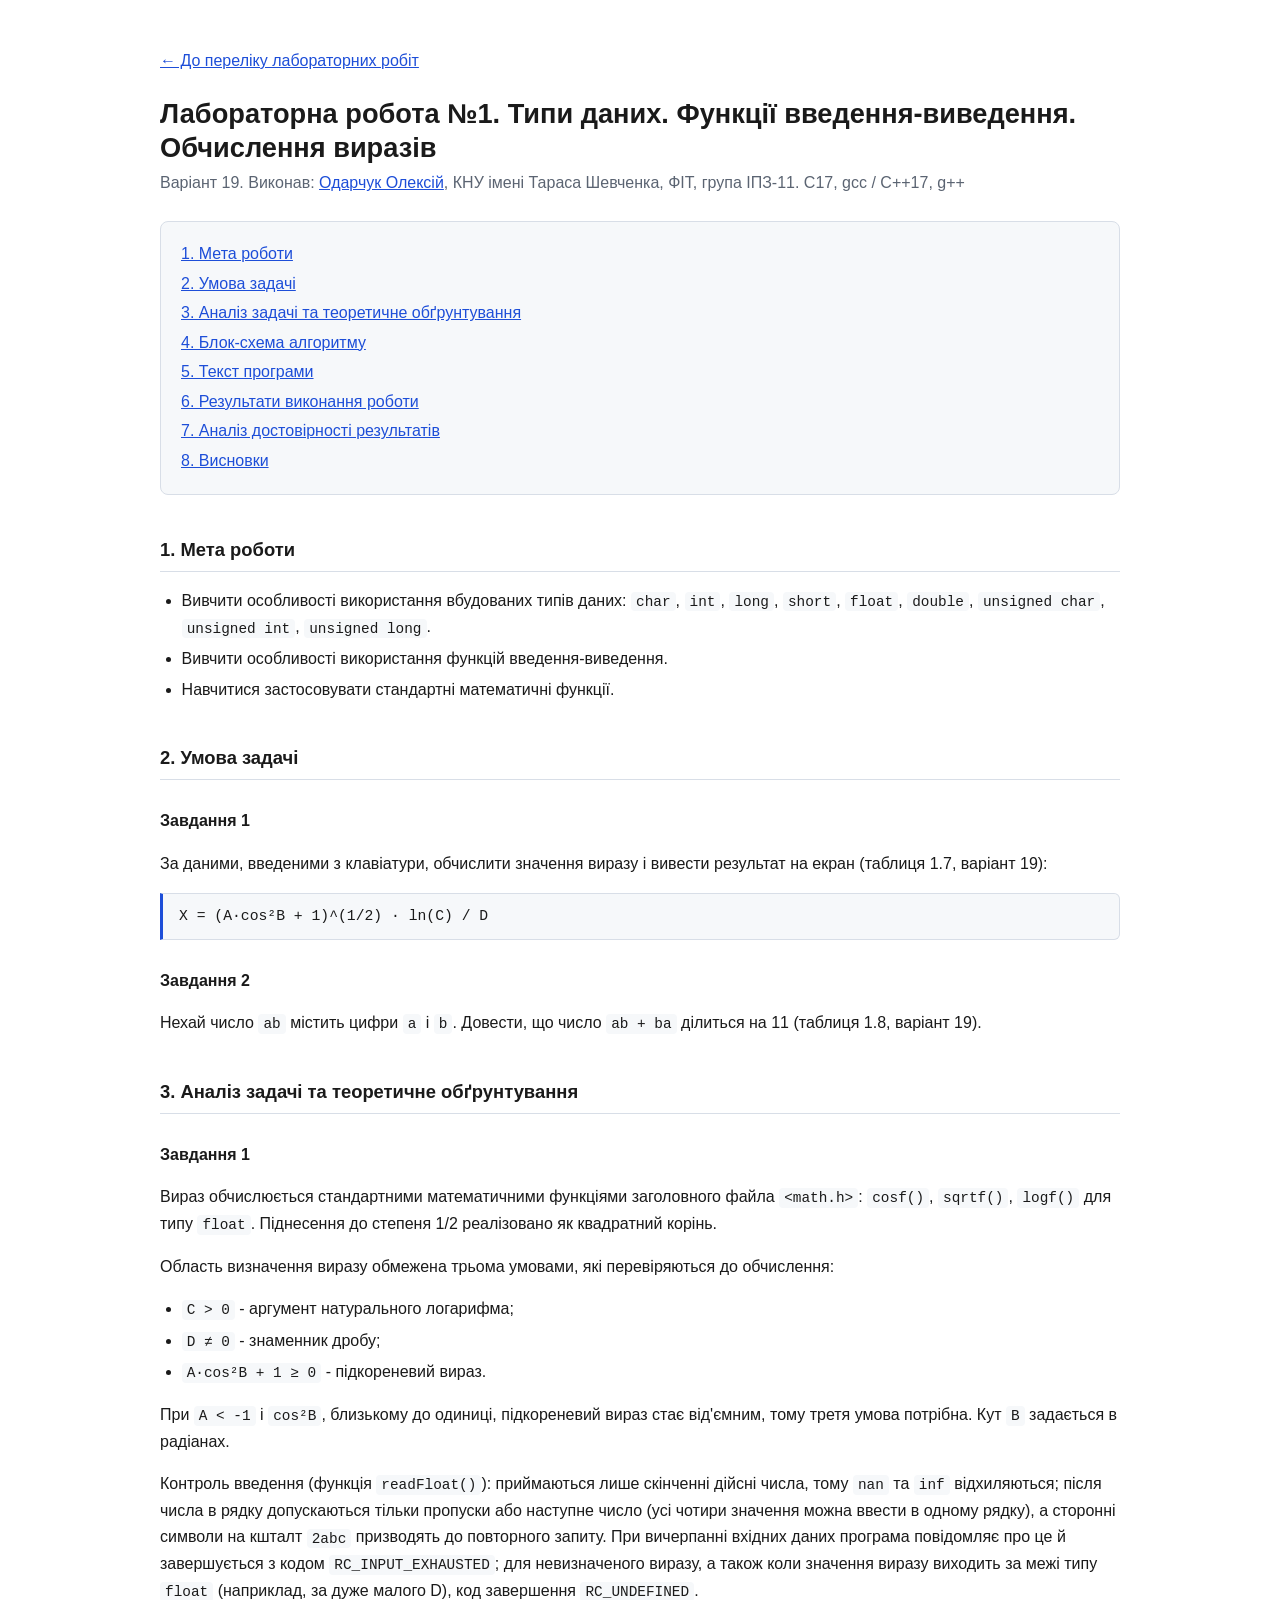
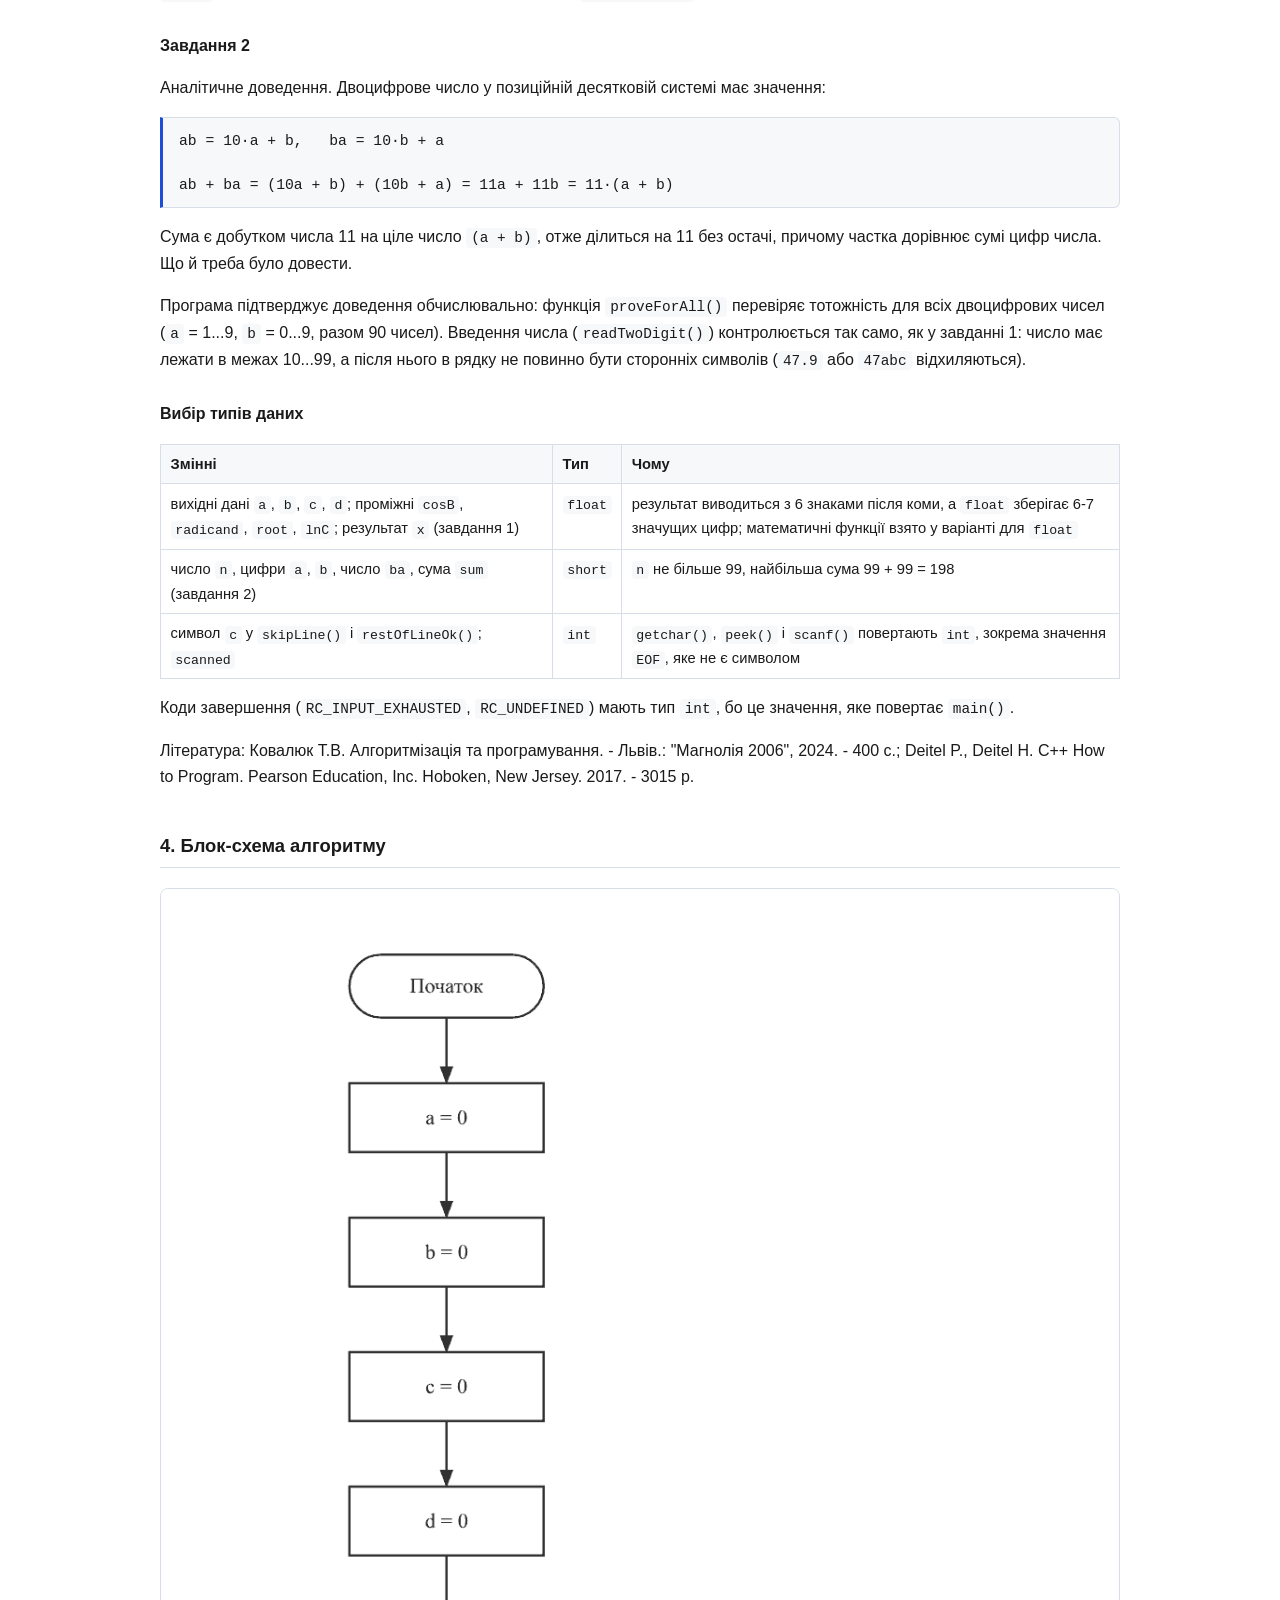
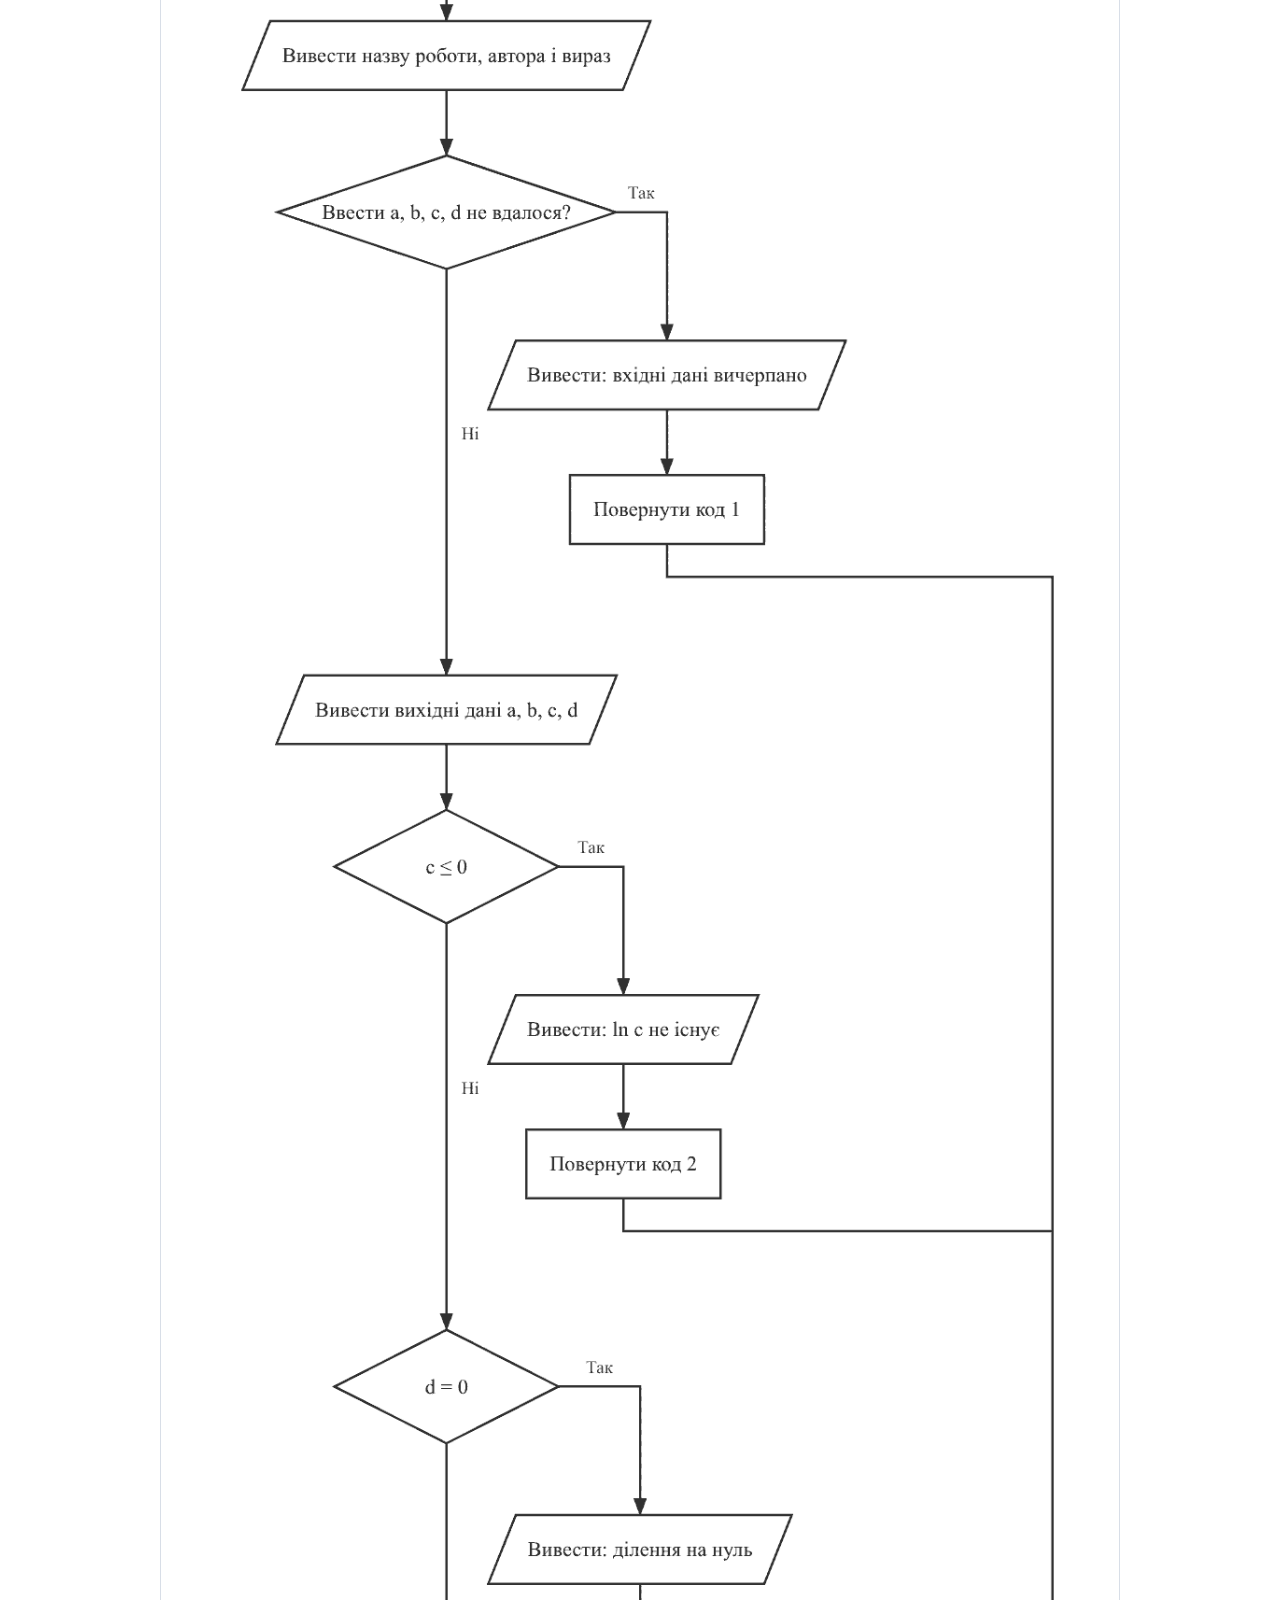
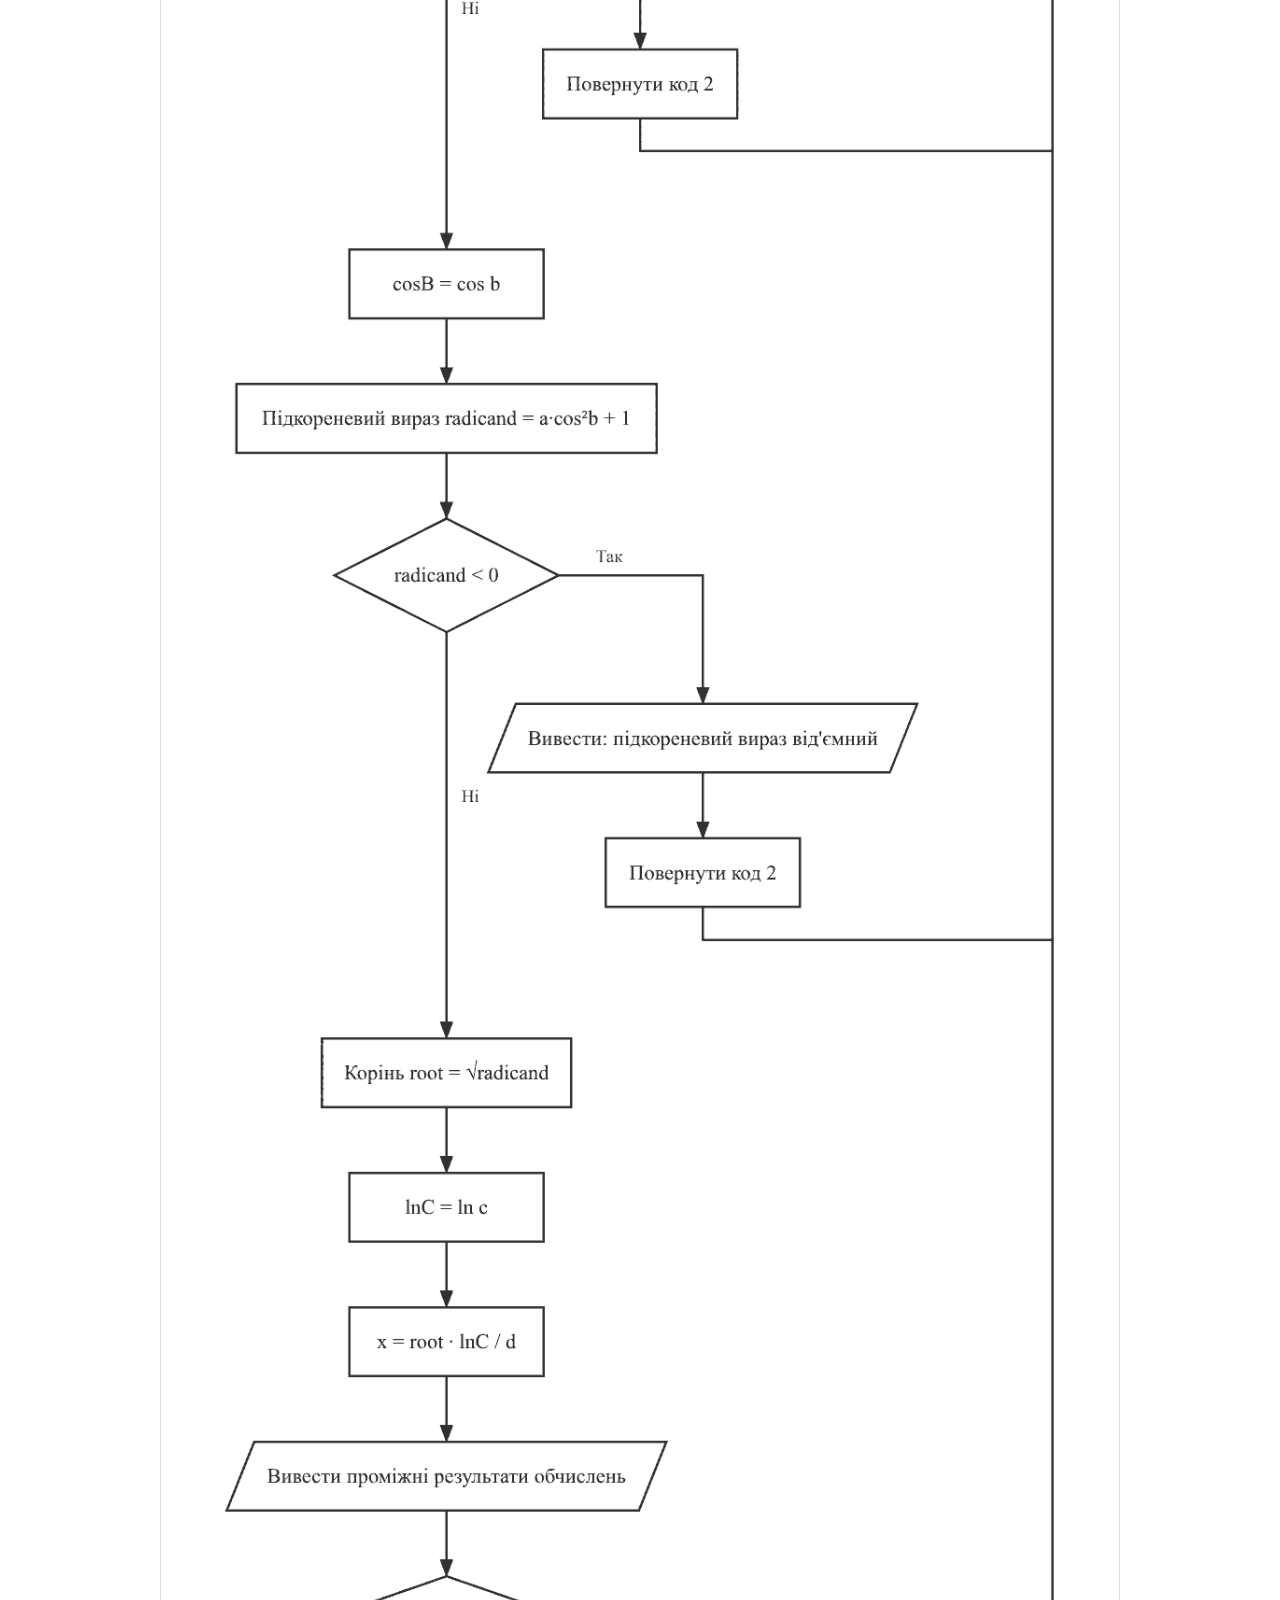
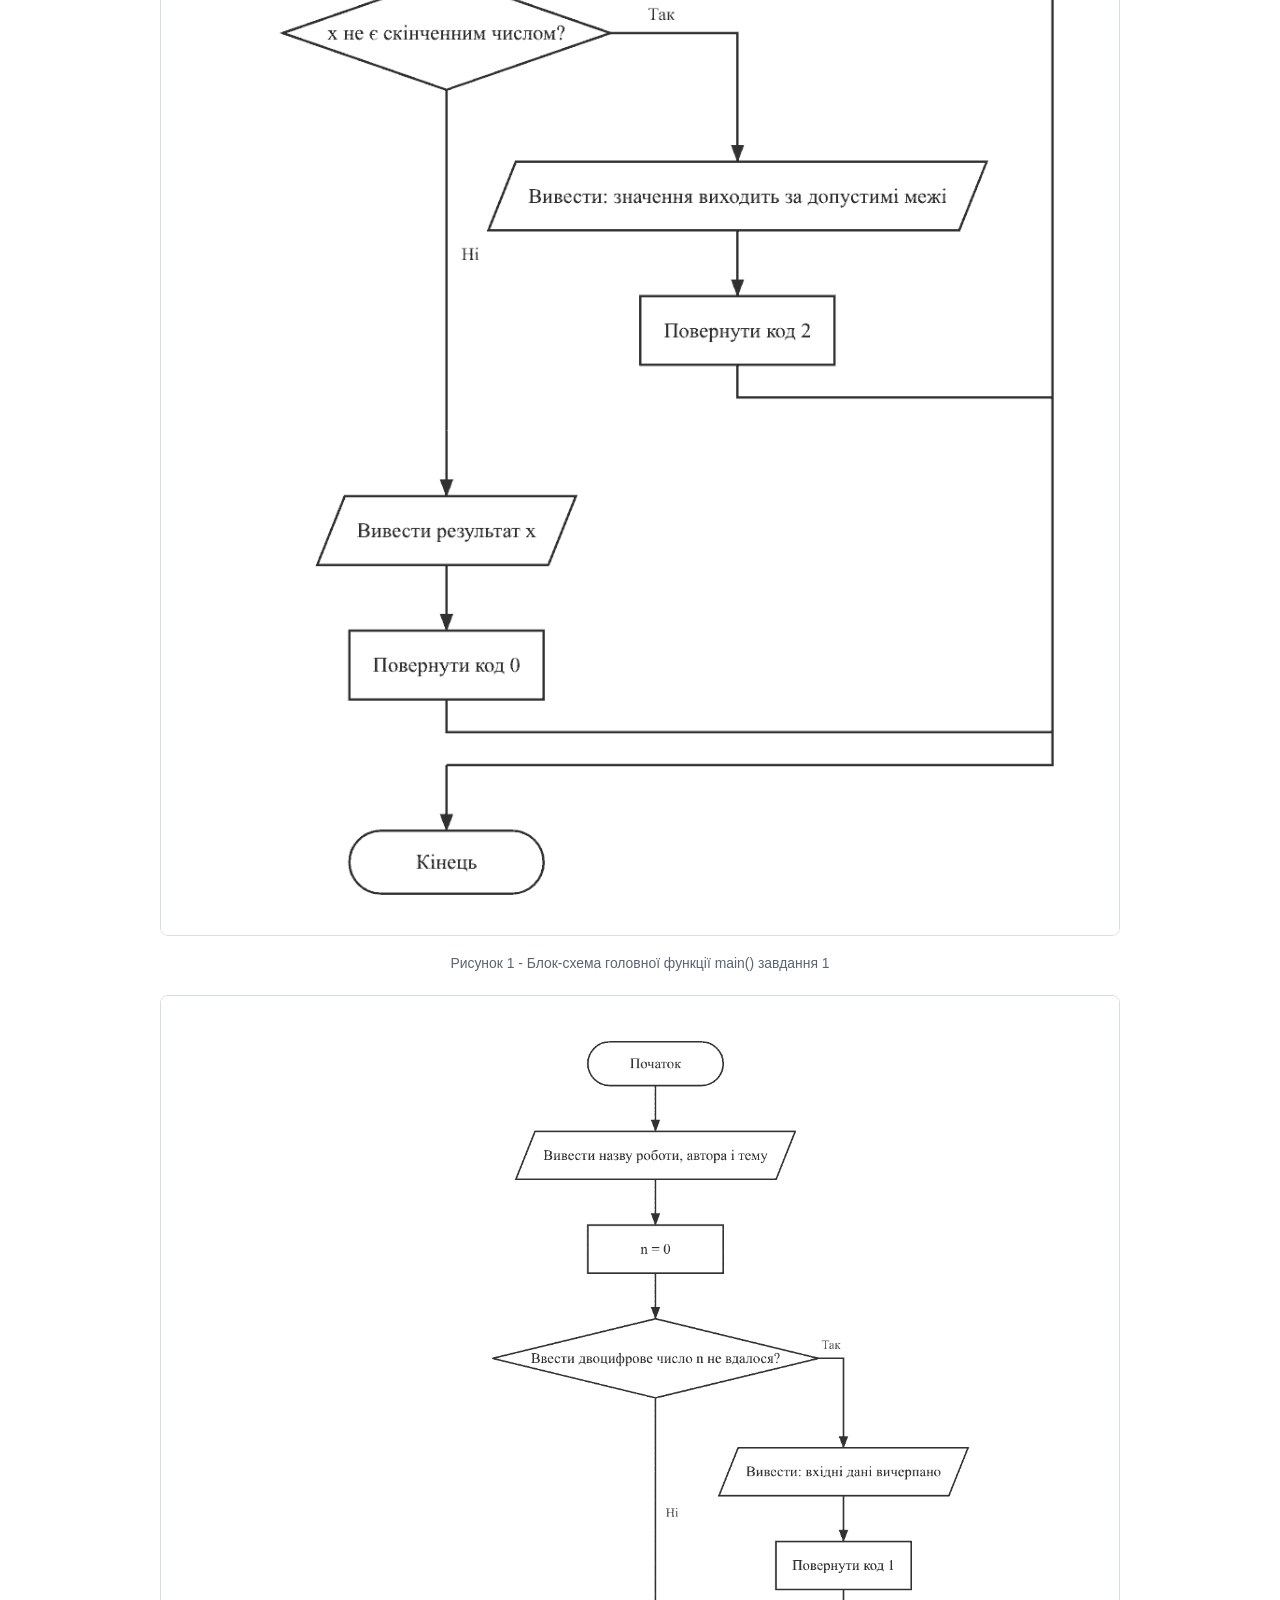
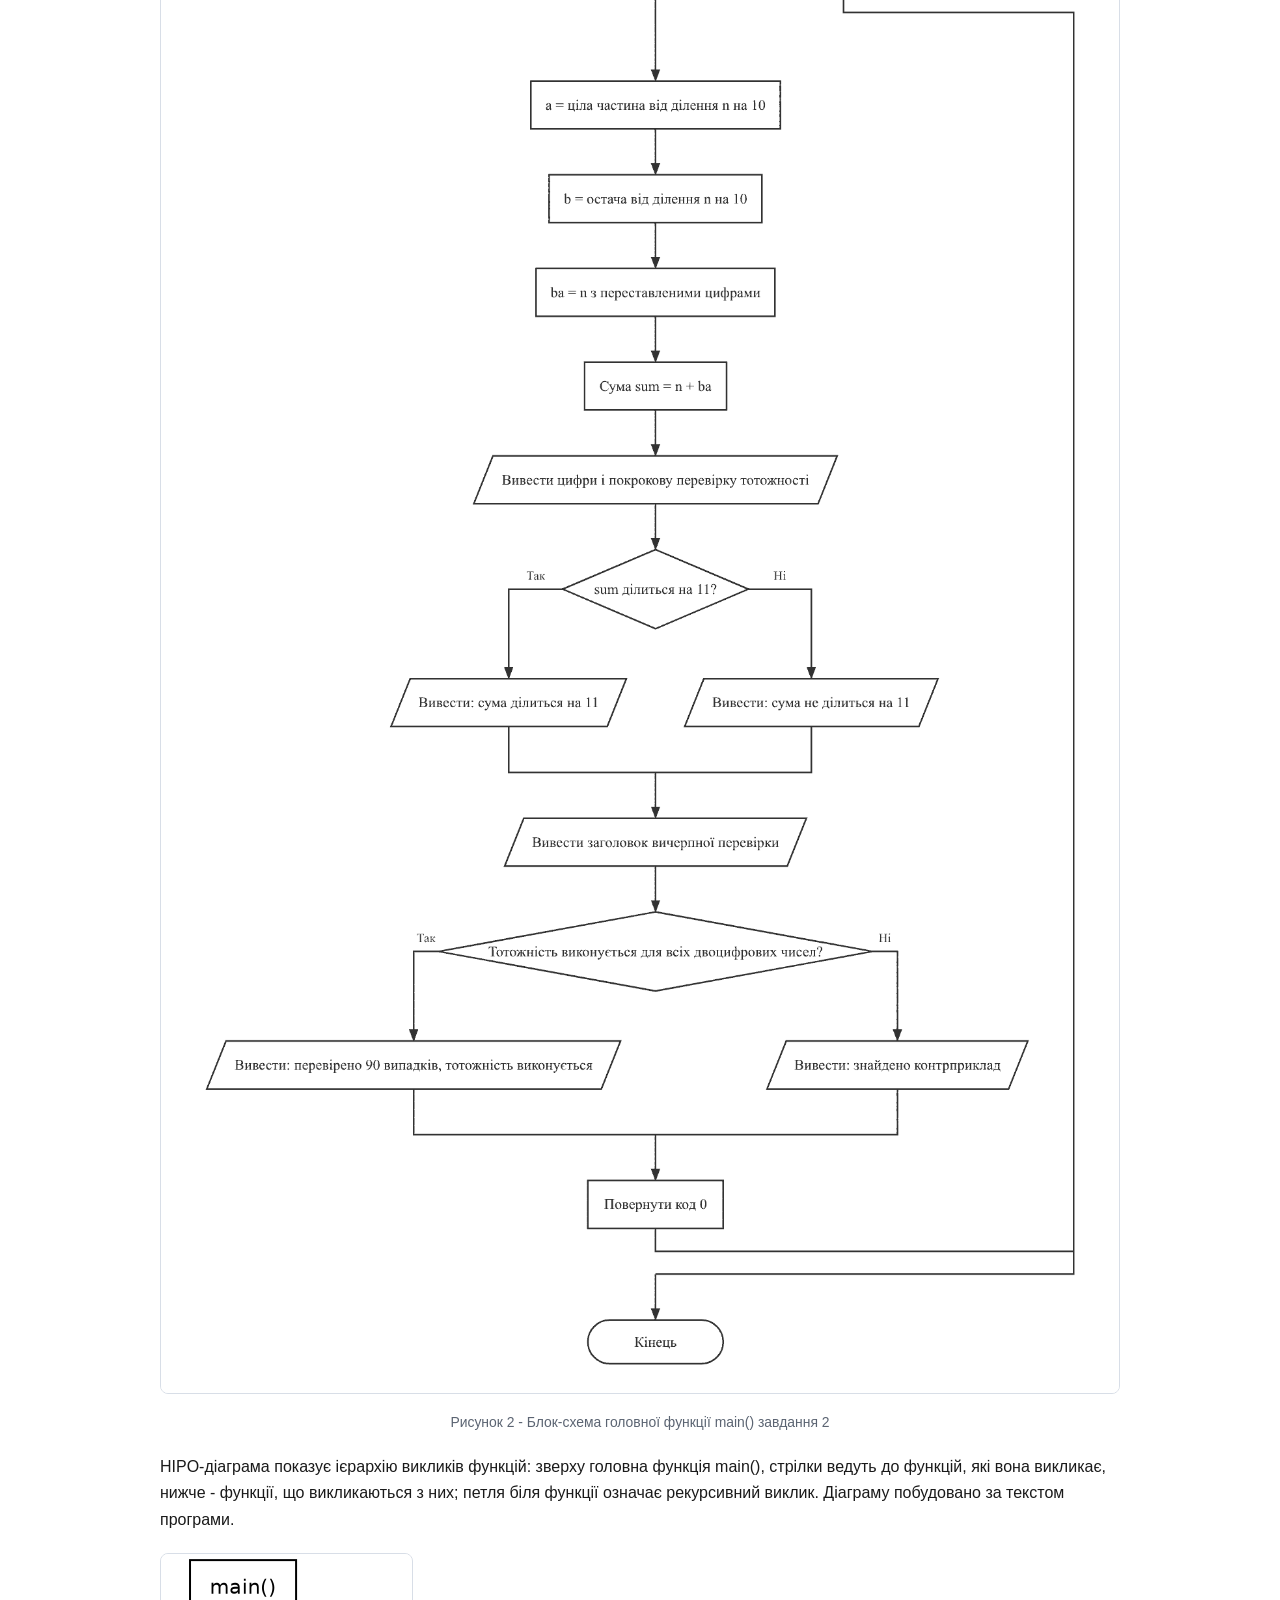
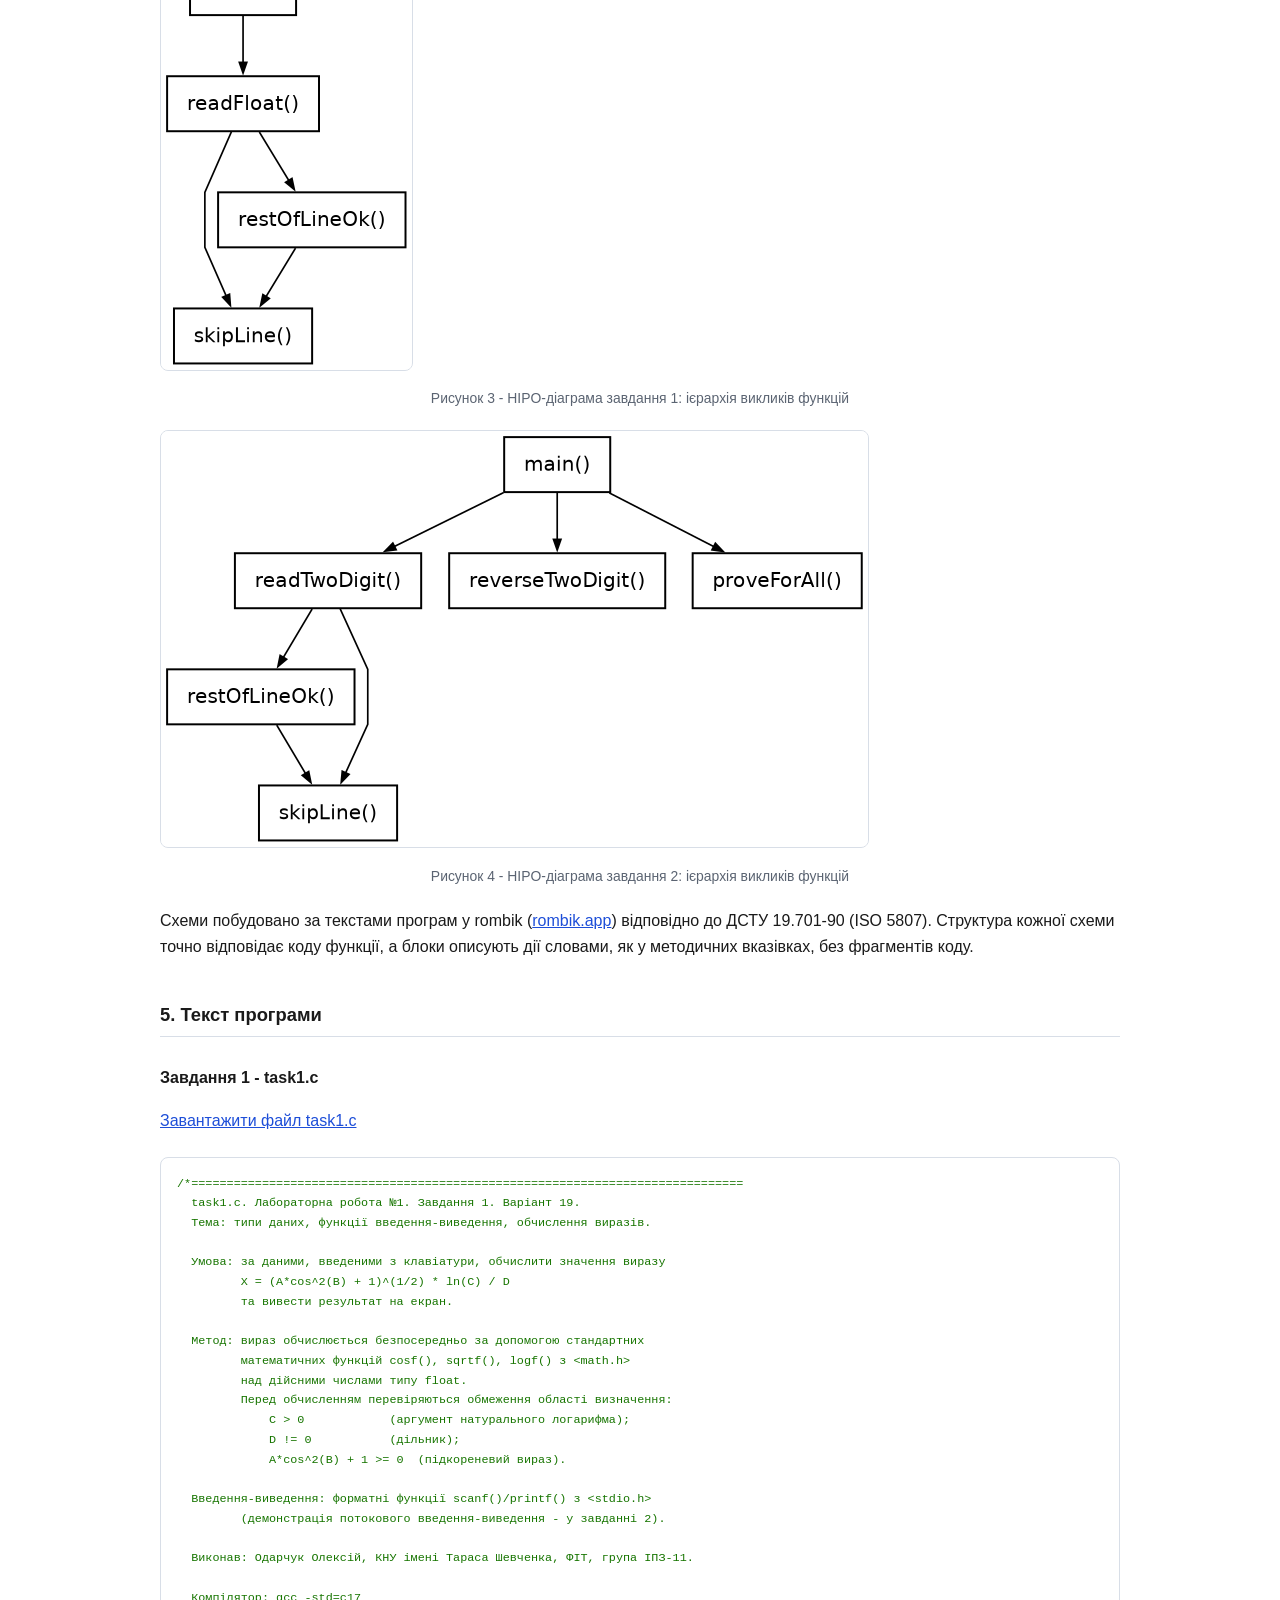
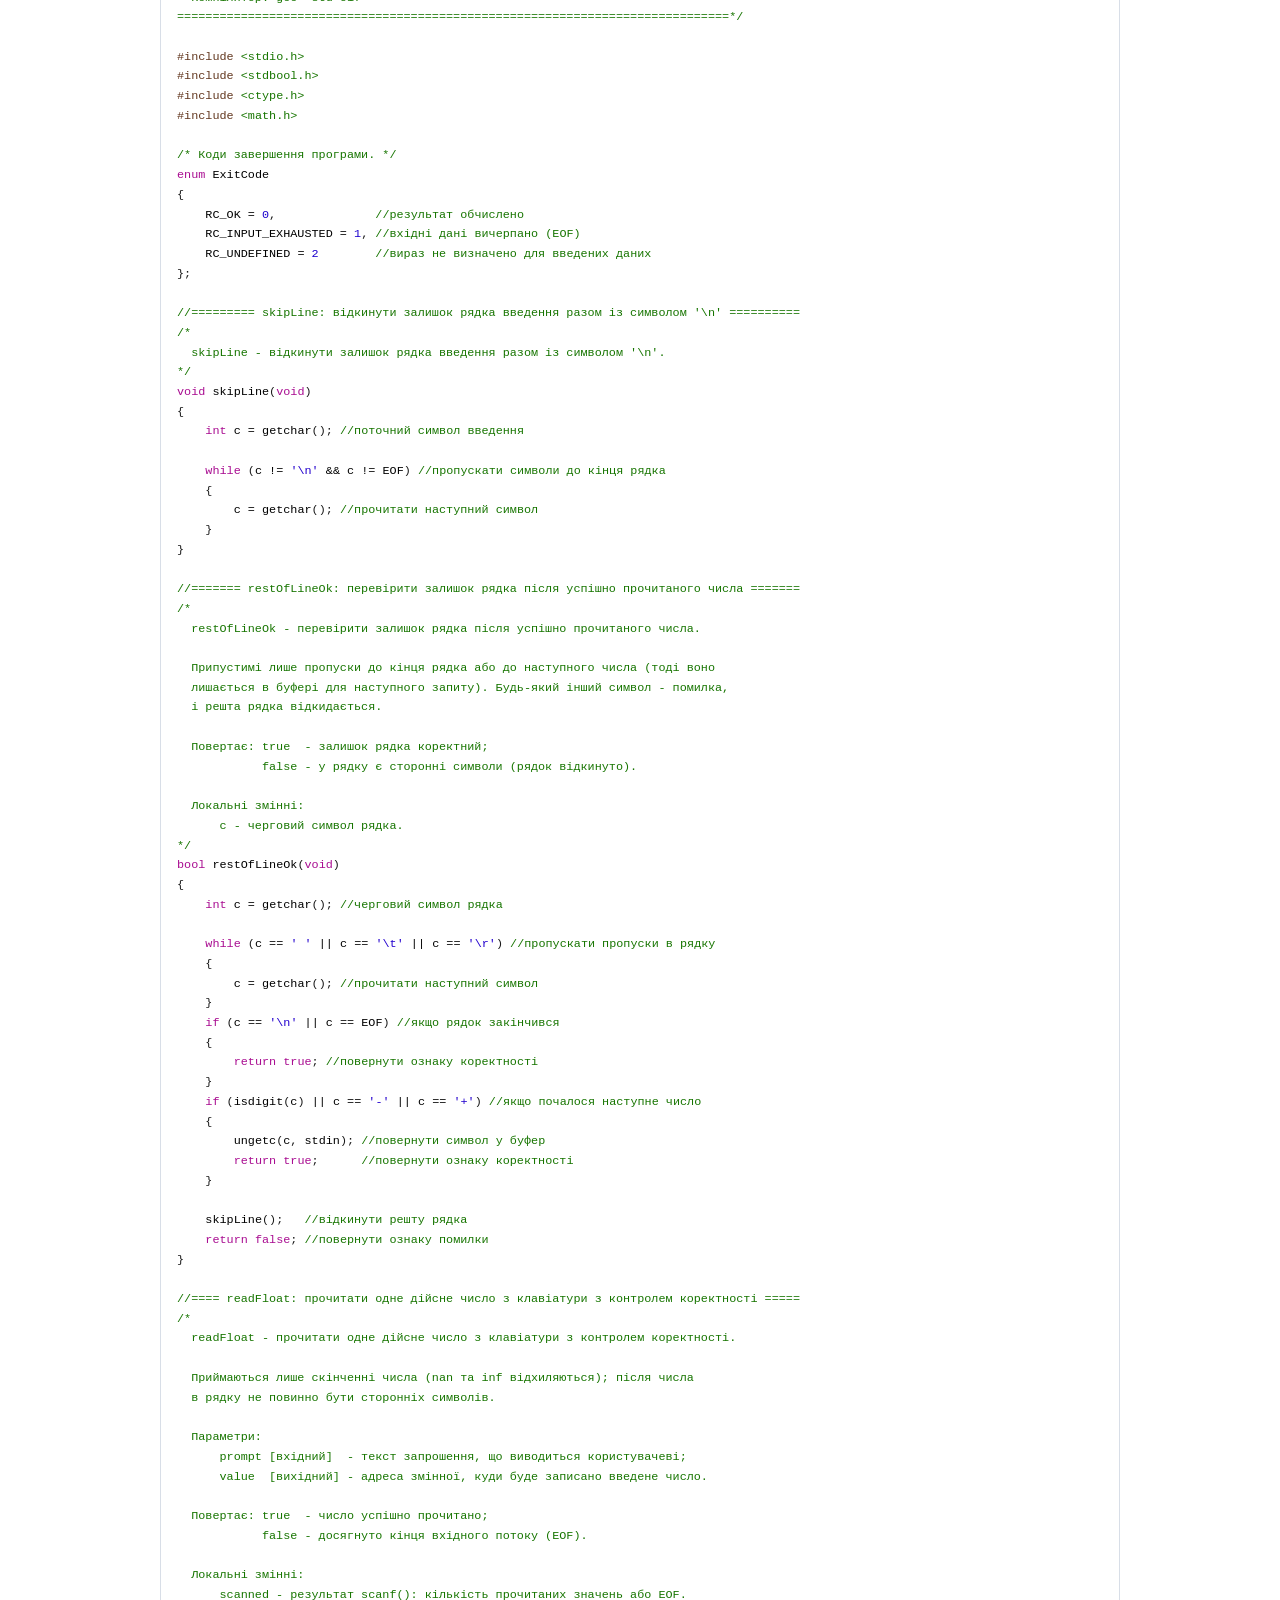
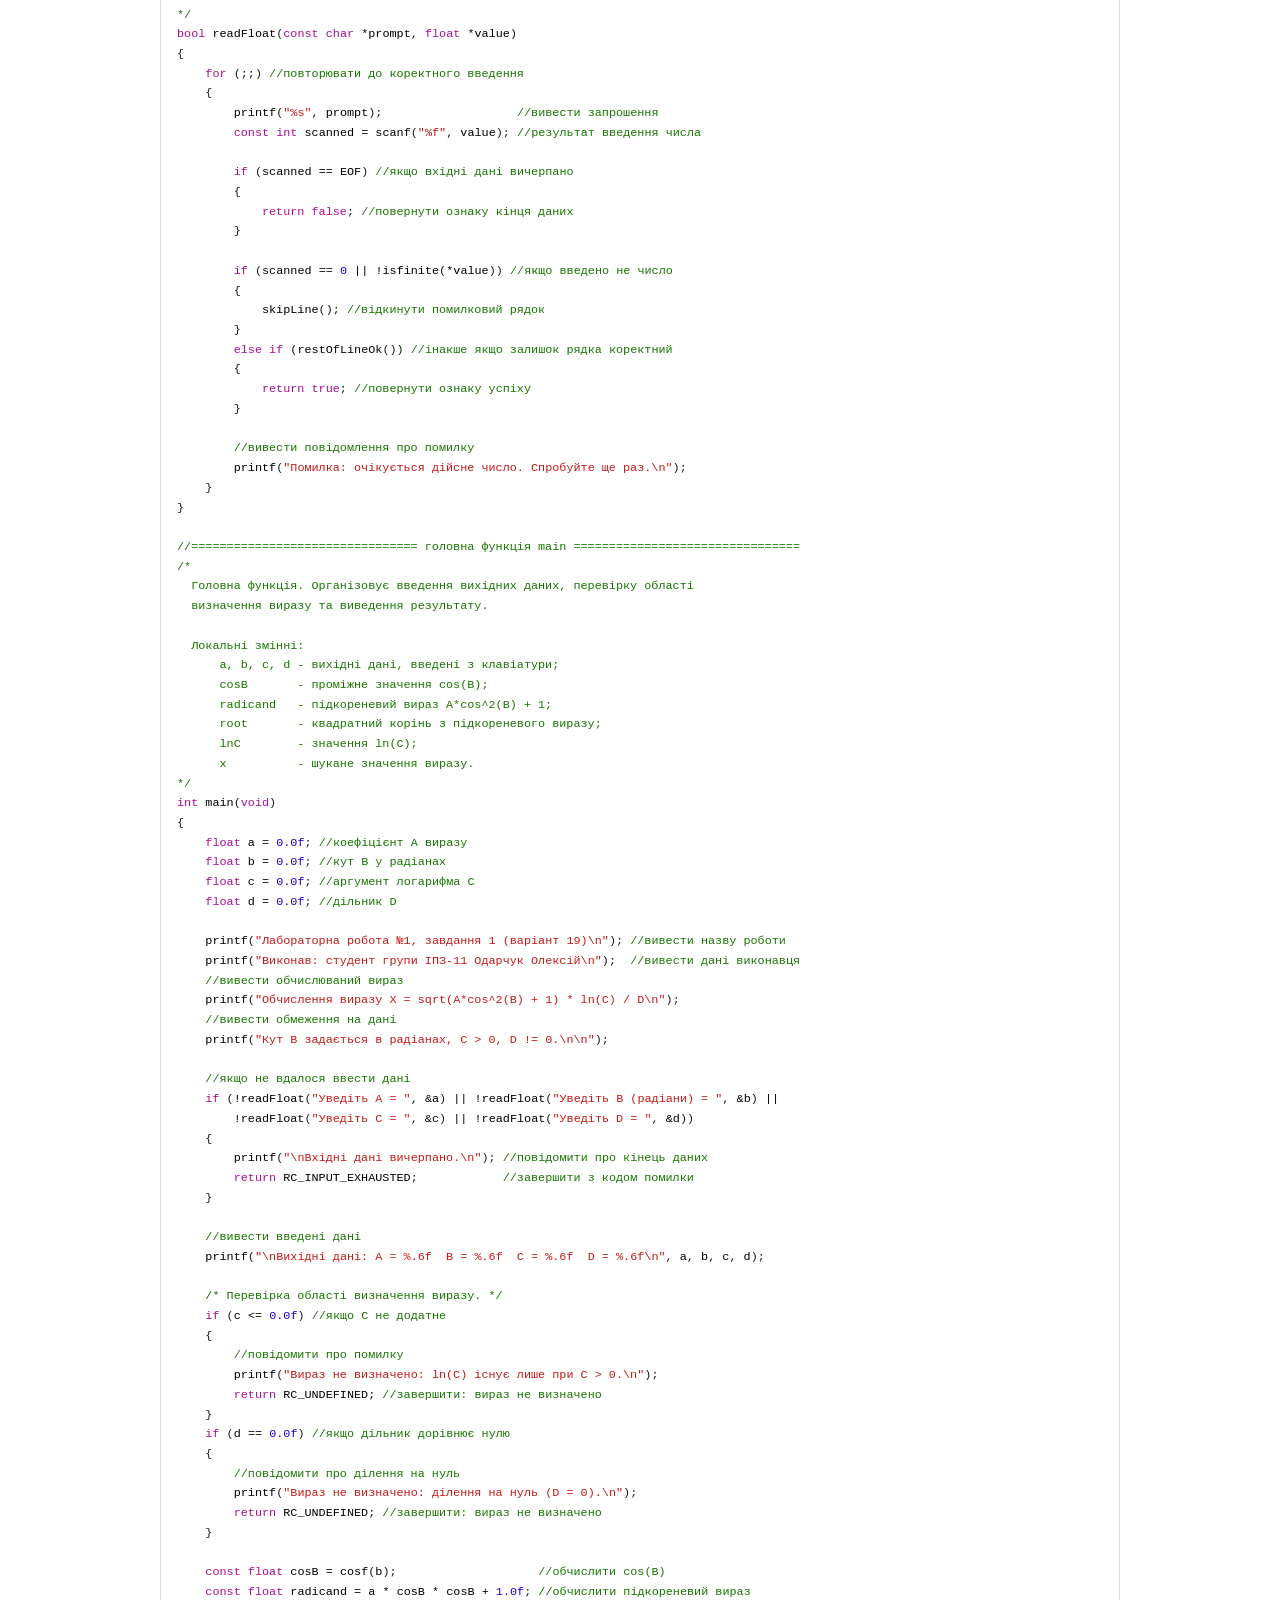
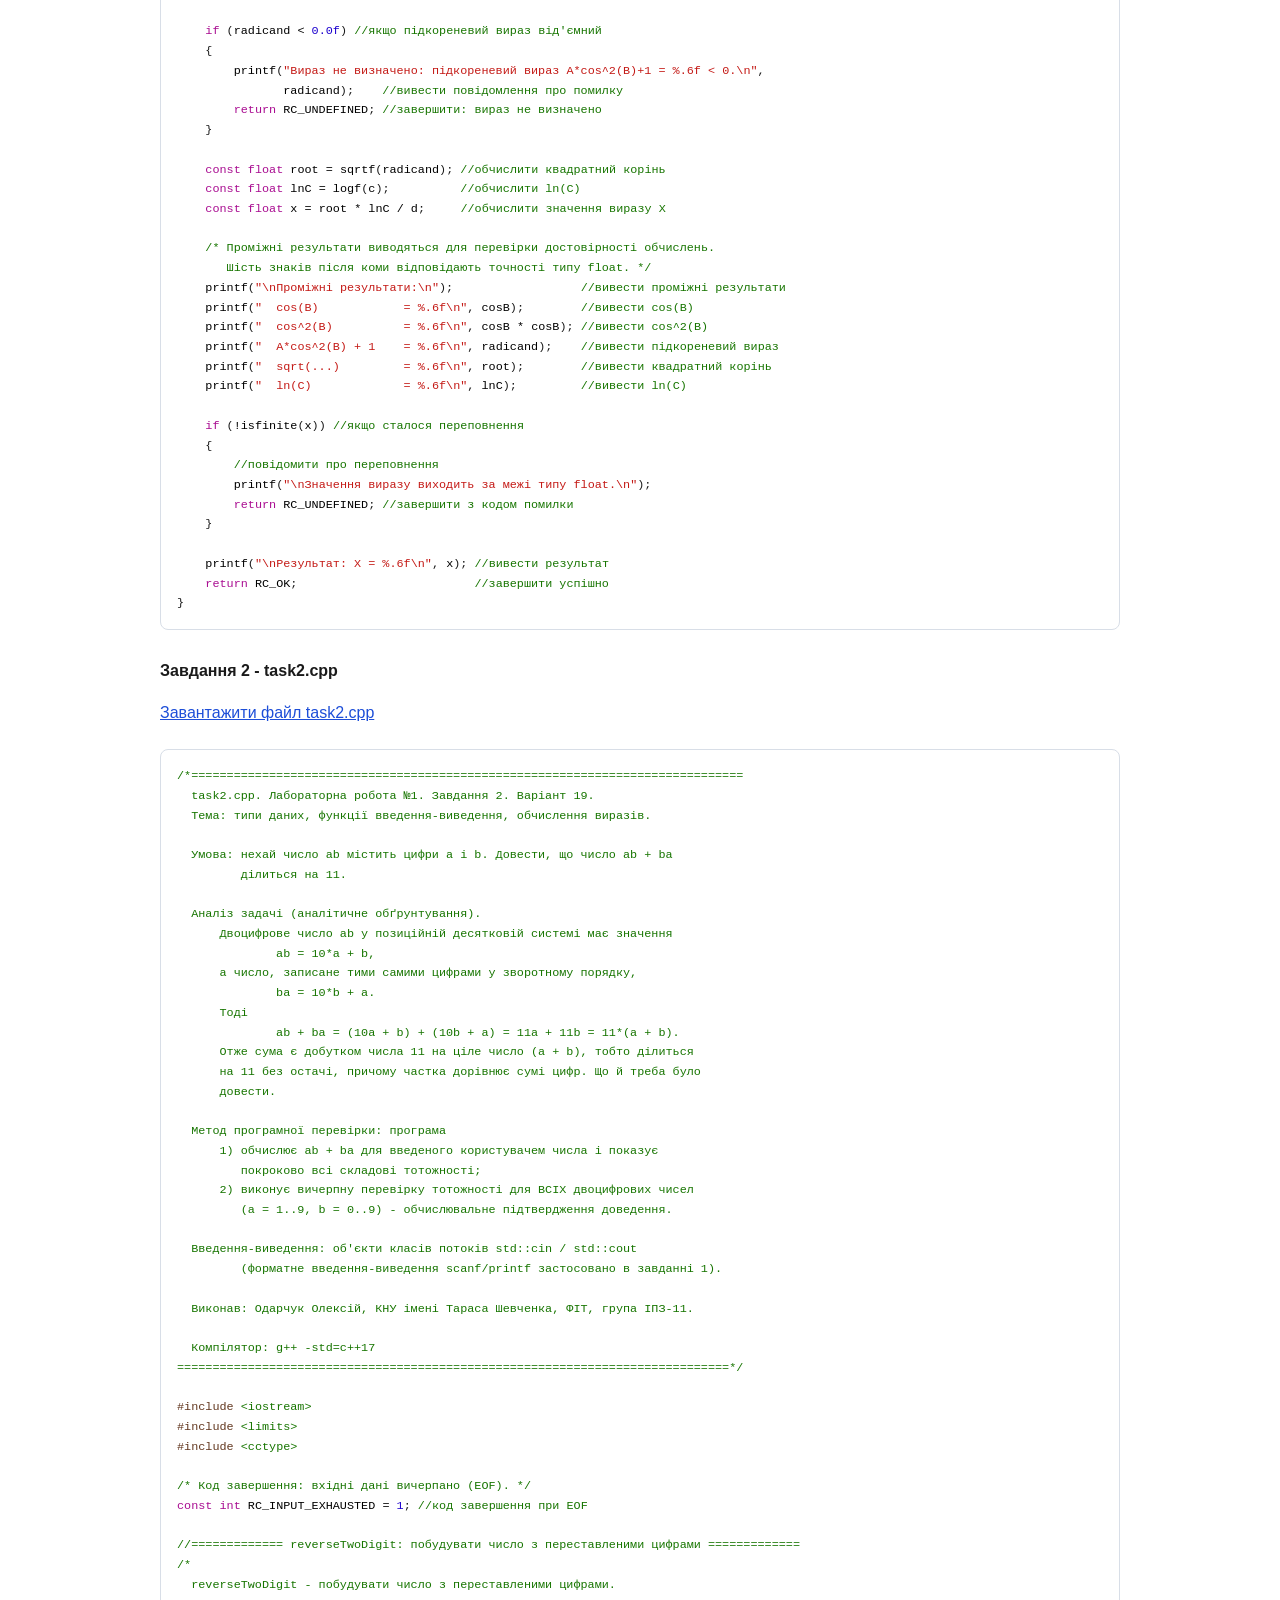
==== commit 8770a0e9: "Звуження типів: float і short замість double та int, де вистачає; розділ «Вибір типів даних» у звіта" ====
--- a/Lab1/report.html
+++ b/Lab1/report.html
@@ -64,8 +64,9 @@
         <h3>Завдання 1</h3>
         <p>
           Вираз обчислюється стандартними математичними функціями заголовного файла
-          <code>&lt;math.h&gt;</code>: <code>cos()</code>, <code>sqrt()</code>, <code>log()</code>.
-          Піднесення до степеня 1/2 реалізовано як квадратний корінь.
+          <code>&lt;math.h&gt;</code>: <code>cosf()</code>, <code>sqrtf()</code>,
+          <code>logf()</code> для типу <code>float</code>. Піднесення до степеня 1/2 реалізовано як
+          квадратний корінь.
         </p>
         <p>Область визначення виразу обмежена трьома умовами, які перевіряються до обчислення:</p>
         <ul>
@@ -78,13 +79,13 @@
           стає від'ємним, тому третя умова потрібна. Кут <code>B</code> задається в радіанах.
         </p>
         <p>
-          Контроль введення (функція <code>readDouble()</code>): приймаються лише скінченні дійсні
+          Контроль введення (функція <code>readFloat()</code>): приймаються лише скінченні дійсні
           числа, тому <code>nan</code> та <code>inf</code> відхиляються; після числа в рядку
           допускаються тільки пропуски або наступне число (усі чотири значення можна ввести в одному
           рядку), а сторонні символи на кшталт <code>2abc</code> призводять до повторного запиту.
           При вичерпанні вхідних даних програма повідомляє про це й завершується з кодом
           <code>RC_INPUT_EXHAUSTED</code>; для невизначеного виразу, а також коли значення виразу
-          виходить за межі типу <code>double</code> (наприклад, за дуже малого D), код завершення
+          виходить за межі типу <code>float</code> (наприклад, за дуже малого D), код завершення
           <code>RC_UNDEFINED</code>.
         </p>
         <h3>Завдання 2</h3>
@@ -103,6 +104,53 @@
           разом 90 чисел). Введення числа (<code>readTwoDigit()</code>) контролюється так само, як у
           завданні 1: число має лежати в межах 10...99, а після нього в рядку не повинно бути
           сторонніх символів (<code>47.9</code> або <code>47abc</code> відхиляються).
+        </p>
+        <h3>Вибір типів даних</h3>
+        <table>
+          <thead>
+            <tr>
+              <th>Змінні</th>
+              <th>Тип</th>
+              <th>Чому</th>
+            </tr>
+          </thead>
+          <tbody>
+            <tr>
+              <td>
+                вихідні дані <code>a</code>, <code>b</code>, <code>c</code>, <code>d</code>;
+                проміжні <code>cosB</code>, <code>radicand</code>, <code>root</code>,
+                <code>lnC</code>; результат <code>x</code> (завдання 1)
+              </td>
+              <td><code>float</code></td>
+              <td>
+                результат виводиться з 6 знаками після коми, а <code>float</code> зберігає 6-7
+                значущих цифр; математичні функції взято у варіанті для <code>float</code>
+              </td>
+            </tr>
+            <tr>
+              <td>
+                число <code>n</code>, цифри <code>a</code>, <code>b</code>, число <code>ba</code>,
+                сума <code>sum</code> (завдання 2)
+              </td>
+              <td><code>short</code></td>
+              <td><code>n</code> не більше 99, найбільша сума 99 + 99 = 198</td>
+            </tr>
+            <tr>
+              <td>
+                символ <code>c</code> у <code>skipLine()</code> і <code>restOfLineOk()</code>;
+                <code>scanned</code>
+              </td>
+              <td><code>int</code></td>
+              <td>
+                <code>getchar()</code>, <code>peek()</code> і <code>scanf()</code> повертають
+                <code>int</code>, зокрема значення <code>EOF</code>, яке не є символом
+              </td>
+            </tr>
+          </tbody>
+        </table>
+        <p>
+          Коди завершення (<code>RC_INPUT_EXHAUSTED</code>, <code>RC_UNDEFINED</code>) мають тип
+          <code>int</code>, бо це значення, яке повертає <code>main()</code>.
         </p>
         <p>
           Література: Ковалюк Т.В. Алгоритмізація та програмування. - Львів.: "Магнолія 2006", 2024.
@@ -168,7 +216,8 @@
 <span class="cm">         та вивести результат на екран.</span>
 
 <span class="cm">  Метод: вираз обчислюється безпосередньо за допомогою стандартних</span>
-<span class="cm">         математичних функцій cos(), sqrt(), log() з &lt;math.h&gt;.</span>
+<span class="cm">         математичних функцій cosf(), sqrtf(), logf() з &lt;math.h&gt;</span>
+<span class="cm">         над дійсними числами типу float.</span>
 <span class="cm">         Перед обчисленням перевіряються обмеження області визначення:</span>
 <span class="cm">             C &gt; 0            (аргумент натурального логарифма);</span>
 <span class="cm">             D != 0           (дільник);</span>
@@ -245,9 +294,9 @@
 <span class="w">    </span><span class="k">return</span><span class="w"> </span><span class="nb">false</span><span class="p">;</span><span class="w"> </span><span class="c1">//повернути ознаку помилки</span>
 <span class="p">}</span>
 
-<span class="c1">//==== readDouble: прочитати одне дійсне число з клавіатури з контролем коректності ====</span>
-<span class="cm">/*</span>
-<span class="cm">  readDouble - прочитати одне дійсне число з клавіатури з контролем коректності.</span>
+<span class="c1">//==== readFloat: прочитати одне дійсне число з клавіатури з контролем коректності =====</span>
+<span class="cm">/*</span>
+<span class="cm">  readFloat - прочитати одне дійсне число з клавіатури з контролем коректності.</span>
 
 <span class="cm">  Приймаються лише скінченні числа (nan та inf відхиляються); після числа</span>
 <span class="cm">  в рядку не повинно бути сторонніх символів.</span>
@@ -262,12 +311,12 @@
 <span class="cm">  Локальні змінні:</span>
 <span class="cm">      scanned - результат scanf(): кількість прочитаних значень або EOF.</span>
 <span class="cm">*/</span>
-<span class="kt">bool</span><span class="w"> </span><span class="nf">readDouble</span><span class="p">(</span><span class="k">const</span><span class="w"> </span><span class="kt">char</span><span class="w"> </span><span class="o">*</span><span class="n">prompt</span><span class="p">,</span><span class="w"> </span><span class="kt">double</span><span class="w"> </span><span class="o">*</span><span class="n">value</span><span class="p">)</span>
+<span class="kt">bool</span><span class="w"> </span><span class="nf">readFloat</span><span class="p">(</span><span class="k">const</span><span class="w"> </span><span class="kt">char</span><span class="w"> </span><span class="o">*</span><span class="n">prompt</span><span class="p">,</span><span class="w"> </span><span class="kt">float</span><span class="w"> </span><span class="o">*</span><span class="n">value</span><span class="p">)</span>
 <span class="p">{</span>
 <span class="w">    </span><span class="k">for</span><span class="w"> </span><span class="p">(;;)</span><span class="w"> </span><span class="c1">//повторювати до коректного введення</span>
 <span class="w">    </span><span class="p">{</span>
-<span class="w">        </span><span class="n">printf</span><span class="p">(</span><span class="s">"%s"</span><span class="p">,</span><span class="w"> </span><span class="n">prompt</span><span class="p">);</span><span class="w">                    </span><span class="c1">//вивести запрошення</span>
-<span class="w">        </span><span class="k">const</span><span class="w"> </span><span class="kt">int</span><span class="w"> </span><span class="n">scanned</span><span class="w"> </span><span class="o">=</span><span class="w"> </span><span class="n">scanf</span><span class="p">(</span><span class="s">"%lf"</span><span class="p">,</span><span class="w"> </span><span class="n">value</span><span class="p">);</span><span class="w"> </span><span class="c1">//результат введення числа</span>
+<span class="w">        </span><span class="n">printf</span><span class="p">(</span><span class="s">"%s"</span><span class="p">,</span><span class="w"> </span><span class="n">prompt</span><span class="p">);</span><span class="w">                   </span><span class="c1">//вивести запрошення</span>
+<span class="w">        </span><span class="k">const</span><span class="w"> </span><span class="kt">int</span><span class="w"> </span><span class="n">scanned</span><span class="w"> </span><span class="o">=</span><span class="w"> </span><span class="n">scanf</span><span class="p">(</span><span class="s">"%f"</span><span class="p">,</span><span class="w"> </span><span class="n">value</span><span class="p">);</span><span class="w"> </span><span class="c1">//результат введення числа</span>
 
 <span class="w">        </span><span class="k">if</span><span class="w"> </span><span class="p">(</span><span class="n">scanned</span><span class="w"> </span><span class="o">==</span><span class="w"> </span><span class="n">EOF</span><span class="p">)</span><span class="w"> </span><span class="c1">//якщо вхідні дані вичерпано</span>
 <span class="w">        </span><span class="p">{</span>
@@ -303,10 +352,10 @@
 <span class="cm">*/</span>
 <span class="kt">int</span><span class="w"> </span><span class="nf">main</span><span class="p">(</span><span class="kt">void</span><span class="p">)</span>
 <span class="p">{</span>
-<span class="w">    </span><span class="kt">double</span><span class="w"> </span><span class="n">a</span><span class="w"> </span><span class="o">=</span><span class="w"> </span><span class="mf">0.0</span><span class="p">;</span><span class="w"> </span><span class="c1">//коефіцієнт A виразу</span>
-<span class="w">    </span><span class="kt">double</span><span class="w"> </span><span class="n">b</span><span class="w"> </span><span class="o">=</span><span class="w"> </span><span class="mf">0.0</span><span class="p">;</span><span class="w"> </span><span class="c1">//кут B у радіанах</span>
-<span class="w">    </span><span class="kt">double</span><span class="w"> </span><span class="n">c</span><span class="w"> </span><span class="o">=</span><span class="w"> </span><span class="mf">0.0</span><span class="p">;</span><span class="w"> </span><span class="c1">//аргумент логарифма C</span>
-<span class="w">    </span><span class="kt">double</span><span class="w"> </span><span class="n">d</span><span class="w"> </span><span class="o">=</span><span class="w"> </span><span class="mf">0.0</span><span class="p">;</span><span class="w"> </span><span class="c1">//дільник D</span>
+<span class="w">    </span><span class="kt">float</span><span class="w"> </span><span class="n">a</span><span class="w"> </span><span class="o">=</span><span class="w"> </span><span class="mf">0.0f</span><span class="p">;</span><span class="w"> </span><span class="c1">//коефіцієнт A виразу</span>
+<span class="w">    </span><span class="kt">float</span><span class="w"> </span><span class="n">b</span><span class="w"> </span><span class="o">=</span><span class="w"> </span><span class="mf">0.0f</span><span class="p">;</span><span class="w"> </span><span class="c1">//кут B у радіанах</span>
+<span class="w">    </span><span class="kt">float</span><span class="w"> </span><span class="n">c</span><span class="w"> </span><span class="o">=</span><span class="w"> </span><span class="mf">0.0f</span><span class="p">;</span><span class="w"> </span><span class="c1">//аргумент логарифма C</span>
+<span class="w">    </span><span class="kt">float</span><span class="w"> </span><span class="n">d</span><span class="w"> </span><span class="o">=</span><span class="w"> </span><span class="mf">0.0f</span><span class="p">;</span><span class="w"> </span><span class="c1">//дільник D</span>
 
 <span class="w">    </span><span class="n">printf</span><span class="p">(</span><span class="s">"Лабораторна робота №1, завдання 1 (варіант 19)</span><span class="se">\n</span><span class="s">"</span><span class="p">);</span><span class="w"> </span><span class="c1">//вивести назву роботи</span>
 <span class="w">    </span><span class="n">printf</span><span class="p">(</span><span class="s">"Виконав: студент групи ІПЗ-11 Одарчук Олексій</span><span class="se">\n</span><span class="s">"</span><span class="p">);</span><span class="w">  </span><span class="c1">//вивести дані виконавця</span>
@@ -316,8 +365,8 @@
 <span class="w">    </span><span class="n">printf</span><span class="p">(</span><span class="s">"Кут B задається в радіанах, C &gt; 0, D != 0.</span><span class="se">\n\n</span><span class="s">"</span><span class="p">);</span>
 
 <span class="w">    </span><span class="c1">//якщо не вдалося ввести дані</span>
-<span class="w">    </span><span class="k">if</span><span class="w"> </span><span class="p">(</span><span class="o">!</span><span class="n">readDouble</span><span class="p">(</span><span class="s">"Уведіть A = "</span><span class="p">,</span><span class="w"> </span><span class="o">&amp;</span><span class="n">a</span><span class="p">)</span><span class="w"> </span><span class="o">||</span><span class="w"> </span><span class="o">!</span><span class="n">readDouble</span><span class="p">(</span><span class="s">"Уведіть B (радіани) = "</span><span class="p">,</span><span class="w"> </span><span class="o">&amp;</span><span class="n">b</span><span class="p">)</span><span class="w"> </span><span class="o">||</span>
-<span class="w">        </span><span class="o">!</span><span class="n">readDouble</span><span class="p">(</span><span class="s">"Уведіть C = "</span><span class="p">,</span><span class="w"> </span><span class="o">&amp;</span><span class="n">c</span><span class="p">)</span><span class="w"> </span><span class="o">||</span><span class="w"> </span><span class="o">!</span><span class="n">readDouble</span><span class="p">(</span><span class="s">"Уведіть D = "</span><span class="p">,</span><span class="w"> </span><span class="o">&amp;</span><span class="n">d</span><span class="p">))</span>
+<span class="w">    </span><span class="k">if</span><span class="w"> </span><span class="p">(</span><span class="o">!</span><span class="n">readFloat</span><span class="p">(</span><span class="s">"Уведіть A = "</span><span class="p">,</span><span class="w"> </span><span class="o">&amp;</span><span class="n">a</span><span class="p">)</span><span class="w"> </span><span class="o">||</span><span class="w"> </span><span class="o">!</span><span class="n">readFloat</span><span class="p">(</span><span class="s">"Уведіть B (радіани) = "</span><span class="p">,</span><span class="w"> </span><span class="o">&amp;</span><span class="n">b</span><span class="p">)</span><span class="w"> </span><span class="o">||</span>
+<span class="w">        </span><span class="o">!</span><span class="n">readFloat</span><span class="p">(</span><span class="s">"Уведіть C = "</span><span class="p">,</span><span class="w"> </span><span class="o">&amp;</span><span class="n">c</span><span class="p">)</span><span class="w"> </span><span class="o">||</span><span class="w"> </span><span class="o">!</span><span class="n">readFloat</span><span class="p">(</span><span class="s">"Уведіть D = "</span><span class="p">,</span><span class="w"> </span><span class="o">&amp;</span><span class="n">d</span><span class="p">))</span>
 <span class="w">    </span><span class="p">{</span>
 <span class="w">        </span><span class="n">printf</span><span class="p">(</span><span class="s">"</span><span class="se">\n</span><span class="s">Вхідні дані вичерпано.</span><span class="se">\n</span><span class="s">"</span><span class="p">);</span><span class="w"> </span><span class="c1">//повідомити про кінець даних</span>
 <span class="w">        </span><span class="k">return</span><span class="w"> </span><span class="n">RC_INPUT_EXHAUSTED</span><span class="p">;</span><span class="w">            </span><span class="c1">//завершити з кодом помилки</span>
@@ -327,50 +376,51 @@
 <span class="w">    </span><span class="n">printf</span><span class="p">(</span><span class="s">"</span><span class="se">\n</span><span class="s">Вихідні дані: A = %.6f  B = %.6f  C = %.6f  D = %.6f</span><span class="se">\n</span><span class="s">"</span><span class="p">,</span><span class="w"> </span><span class="n">a</span><span class="p">,</span><span class="w"> </span><span class="n">b</span><span class="p">,</span><span class="w"> </span><span class="n">c</span><span class="p">,</span><span class="w"> </span><span class="n">d</span><span class="p">);</span>
 
 <span class="w">    </span><span class="cm">/* Перевірка області визначення виразу. */</span>
-<span class="w">    </span><span class="k">if</span><span class="w"> </span><span class="p">(</span><span class="n">c</span><span class="w"> </span><span class="o">&lt;=</span><span class="w"> </span><span class="mf">0.0</span><span class="p">)</span><span class="w"> </span><span class="c1">//якщо C не додатне</span>
+<span class="w">    </span><span class="k">if</span><span class="w"> </span><span class="p">(</span><span class="n">c</span><span class="w"> </span><span class="o">&lt;=</span><span class="w"> </span><span class="mf">0.0f</span><span class="p">)</span><span class="w"> </span><span class="c1">//якщо C не додатне</span>
 <span class="w">    </span><span class="p">{</span>
 <span class="w">        </span><span class="c1">//повідомити про помилку</span>
 <span class="w">        </span><span class="n">printf</span><span class="p">(</span><span class="s">"Вираз не визначено: ln(C) існує лише при C &gt; 0.</span><span class="se">\n</span><span class="s">"</span><span class="p">);</span>
 <span class="w">        </span><span class="k">return</span><span class="w"> </span><span class="n">RC_UNDEFINED</span><span class="p">;</span><span class="w"> </span><span class="c1">//завершити: вираз не визначено</span>
 <span class="w">    </span><span class="p">}</span>
-<span class="w">    </span><span class="k">if</span><span class="w"> </span><span class="p">(</span><span class="n">d</span><span class="w"> </span><span class="o">==</span><span class="w"> </span><span class="mf">0.0</span><span class="p">)</span><span class="w"> </span><span class="c1">//якщо дільник дорівнює нулю</span>
+<span class="w">    </span><span class="k">if</span><span class="w"> </span><span class="p">(</span><span class="n">d</span><span class="w"> </span><span class="o">==</span><span class="w"> </span><span class="mf">0.0f</span><span class="p">)</span><span class="w"> </span><span class="c1">//якщо дільник дорівнює нулю</span>
 <span class="w">    </span><span class="p">{</span>
 <span class="w">        </span><span class="c1">//повідомити про ділення на нуль</span>
 <span class="w">        </span><span class="n">printf</span><span class="p">(</span><span class="s">"Вираз не визначено: ділення на нуль (D = 0).</span><span class="se">\n</span><span class="s">"</span><span class="p">);</span>
 <span class="w">        </span><span class="k">return</span><span class="w"> </span><span class="n">RC_UNDEFINED</span><span class="p">;</span><span class="w"> </span><span class="c1">//завершити: вираз не визначено</span>
 <span class="w">    </span><span class="p">}</span>
 
-<span class="w">    </span><span class="k">const</span><span class="w"> </span><span class="kt">double</span><span class="w"> </span><span class="n">cosB</span><span class="w"> </span><span class="o">=</span><span class="w"> </span><span class="n">cos</span><span class="p">(</span><span class="n">b</span><span class="p">);</span><span class="w">                    </span><span class="c1">//обчислити cos(B)</span>
-<span class="w">    </span><span class="k">const</span><span class="w"> </span><span class="kt">double</span><span class="w"> </span><span class="n">radicand</span><span class="w"> </span><span class="o">=</span><span class="w"> </span><span class="n">a</span><span class="w"> </span><span class="o">*</span><span class="w"> </span><span class="n">cosB</span><span class="w"> </span><span class="o">*</span><span class="w"> </span><span class="n">cosB</span><span class="w"> </span><span class="o">+</span><span class="w"> </span><span class="mf">1.0</span><span class="p">;</span><span class="w"> </span><span class="c1">//обчислити підкореневий вираз</span>
-
-<span class="w">    </span><span class="k">if</span><span class="w"> </span><span class="p">(</span><span class="n">radicand</span><span class="w"> </span><span class="o">&lt;</span><span class="w"> </span><span class="mf">0.0</span><span class="p">)</span><span class="w"> </span><span class="c1">//якщо підкореневий вираз від'ємний</span>
+<span class="w">    </span><span class="k">const</span><span class="w"> </span><span class="kt">float</span><span class="w"> </span><span class="n">cosB</span><span class="w"> </span><span class="o">=</span><span class="w"> </span><span class="n">cosf</span><span class="p">(</span><span class="n">b</span><span class="p">);</span><span class="w">                    </span><span class="c1">//обчислити cos(B)</span>
+<span class="w">    </span><span class="k">const</span><span class="w"> </span><span class="kt">float</span><span class="w"> </span><span class="n">radicand</span><span class="w"> </span><span class="o">=</span><span class="w"> </span><span class="n">a</span><span class="w"> </span><span class="o">*</span><span class="w"> </span><span class="n">cosB</span><span class="w"> </span><span class="o">*</span><span class="w"> </span><span class="n">cosB</span><span class="w"> </span><span class="o">+</span><span class="w"> </span><span class="mf">1.0f</span><span class="p">;</span><span class="w"> </span><span class="c1">//обчислити підкореневий вираз</span>
+
+<span class="w">    </span><span class="k">if</span><span class="w"> </span><span class="p">(</span><span class="n">radicand</span><span class="w"> </span><span class="o">&lt;</span><span class="w"> </span><span class="mf">0.0f</span><span class="p">)</span><span class="w"> </span><span class="c1">//якщо підкореневий вираз від'ємний</span>
 <span class="w">    </span><span class="p">{</span>
 <span class="w">        </span><span class="n">printf</span><span class="p">(</span><span class="s">"Вираз не визначено: підкореневий вираз A*cos^2(B)+1 = %.6f &lt; 0.</span><span class="se">\n</span><span class="s">"</span><span class="p">,</span>
 <span class="w">               </span><span class="n">radicand</span><span class="p">);</span><span class="w">    </span><span class="c1">//вивести повідомлення про помилку</span>
 <span class="w">        </span><span class="k">return</span><span class="w"> </span><span class="n">RC_UNDEFINED</span><span class="p">;</span><span class="w"> </span><span class="c1">//завершити: вираз не визначено</span>
 <span class="w">    </span><span class="p">}</span>
 
-<span class="w">    </span><span class="k">const</span><span class="w"> </span><span class="kt">double</span><span class="w"> </span><span class="n">root</span><span class="w"> </span><span class="o">=</span><span class="w"> </span><span class="n">sqrt</span><span class="p">(</span><span class="n">radicand</span><span class="p">);</span><span class="w"> </span><span class="c1">//обчислити квадратний корінь</span>
-<span class="w">    </span><span class="k">const</span><span class="w"> </span><span class="kt">double</span><span class="w"> </span><span class="n">lnC</span><span class="w"> </span><span class="o">=</span><span class="w"> </span><span class="n">log</span><span class="p">(</span><span class="n">c</span><span class="p">);</span><span class="w">          </span><span class="c1">//обчислити ln(C)</span>
-<span class="w">    </span><span class="k">const</span><span class="w"> </span><span class="kt">double</span><span class="w"> </span><span class="n">x</span><span class="w"> </span><span class="o">=</span><span class="w"> </span><span class="n">root</span><span class="w"> </span><span class="o">*</span><span class="w"> </span><span class="n">lnC</span><span class="w"> </span><span class="o">/</span><span class="w"> </span><span class="n">d</span><span class="p">;</span><span class="w">    </span><span class="c1">//обчислити значення виразу X</span>
-
-<span class="w">    </span><span class="cm">/* Проміжні результати виводяться для перевірки достовірності обчислень. */</span>
-<span class="w">    </span><span class="n">printf</span><span class="p">(</span><span class="s">"</span><span class="se">\n</span><span class="s">Проміжні результати:</span><span class="se">\n</span><span class="s">"</span><span class="p">);</span><span class="w">                   </span><span class="c1">//вивести проміжні результати</span>
-<span class="w">    </span><span class="n">printf</span><span class="p">(</span><span class="s">"  cos(B)            = %.10f</span><span class="se">\n</span><span class="s">"</span><span class="p">,</span><span class="w"> </span><span class="n">cosB</span><span class="p">);</span><span class="w">        </span><span class="c1">//вивести cos(B)</span>
-<span class="w">    </span><span class="n">printf</span><span class="p">(</span><span class="s">"  cos^2(B)          = %.10f</span><span class="se">\n</span><span class="s">"</span><span class="p">,</span><span class="w"> </span><span class="n">cosB</span><span class="w"> </span><span class="o">*</span><span class="w"> </span><span class="n">cosB</span><span class="p">);</span><span class="w"> </span><span class="c1">//вивести cos^2(B)</span>
-<span class="w">    </span><span class="n">printf</span><span class="p">(</span><span class="s">"  A*cos^2(B) + 1    = %.10f</span><span class="se">\n</span><span class="s">"</span><span class="p">,</span><span class="w"> </span><span class="n">radicand</span><span class="p">);</span><span class="w">    </span><span class="c1">//вивести підкореневий вираз</span>
-<span class="w">    </span><span class="n">printf</span><span class="p">(</span><span class="s">"  sqrt(...)         = %.10f</span><span class="se">\n</span><span class="s">"</span><span class="p">,</span><span class="w"> </span><span class="n">root</span><span class="p">);</span><span class="w">        </span><span class="c1">//вивести квадратний корінь</span>
-<span class="w">    </span><span class="n">printf</span><span class="p">(</span><span class="s">"  ln(C)             = %.10f</span><span class="se">\n</span><span class="s">"</span><span class="p">,</span><span class="w"> </span><span class="n">lnC</span><span class="p">);</span><span class="w">         </span><span class="c1">//вивести ln(C)</span>
+<span class="w">    </span><span class="k">const</span><span class="w"> </span><span class="kt">float</span><span class="w"> </span><span class="n">root</span><span class="w"> </span><span class="o">=</span><span class="w"> </span><span class="n">sqrtf</span><span class="p">(</span><span class="n">radicand</span><span class="p">);</span><span class="w"> </span><span class="c1">//обчислити квадратний корінь</span>
+<span class="w">    </span><span class="k">const</span><span class="w"> </span><span class="kt">float</span><span class="w"> </span><span class="n">lnC</span><span class="w"> </span><span class="o">=</span><span class="w"> </span><span class="n">logf</span><span class="p">(</span><span class="n">c</span><span class="p">);</span><span class="w">          </span><span class="c1">//обчислити ln(C)</span>
+<span class="w">    </span><span class="k">const</span><span class="w"> </span><span class="kt">float</span><span class="w"> </span><span class="n">x</span><span class="w"> </span><span class="o">=</span><span class="w"> </span><span class="n">root</span><span class="w"> </span><span class="o">*</span><span class="w"> </span><span class="n">lnC</span><span class="w"> </span><span class="o">/</span><span class="w"> </span><span class="n">d</span><span class="p">;</span><span class="w">     </span><span class="c1">//обчислити значення виразу X</span>
+
+<span class="w">    </span><span class="cm">/* Проміжні результати виводяться для перевірки достовірності обчислень.</span>
+<span class="cm">       Шість знаків після коми відповідають точності типу float. */</span>
+<span class="w">    </span><span class="n">printf</span><span class="p">(</span><span class="s">"</span><span class="se">\n</span><span class="s">Проміжні результати:</span><span class="se">\n</span><span class="s">"</span><span class="p">);</span><span class="w">                  </span><span class="c1">//вивести проміжні результати</span>
+<span class="w">    </span><span class="n">printf</span><span class="p">(</span><span class="s">"  cos(B)            = %.6f</span><span class="se">\n</span><span class="s">"</span><span class="p">,</span><span class="w"> </span><span class="n">cosB</span><span class="p">);</span><span class="w">        </span><span class="c1">//вивести cos(B)</span>
+<span class="w">    </span><span class="n">printf</span><span class="p">(</span><span class="s">"  cos^2(B)          = %.6f</span><span class="se">\n</span><span class="s">"</span><span class="p">,</span><span class="w"> </span><span class="n">cosB</span><span class="w"> </span><span class="o">*</span><span class="w"> </span><span class="n">cosB</span><span class="p">);</span><span class="w"> </span><span class="c1">//вивести cos^2(B)</span>
+<span class="w">    </span><span class="n">printf</span><span class="p">(</span><span class="s">"  A*cos^2(B) + 1    = %.6f</span><span class="se">\n</span><span class="s">"</span><span class="p">,</span><span class="w"> </span><span class="n">radicand</span><span class="p">);</span><span class="w">    </span><span class="c1">//вивести підкореневий вираз</span>
+<span class="w">    </span><span class="n">printf</span><span class="p">(</span><span class="s">"  sqrt(...)         = %.6f</span><span class="se">\n</span><span class="s">"</span><span class="p">,</span><span class="w"> </span><span class="n">root</span><span class="p">);</span><span class="w">        </span><span class="c1">//вивести квадратний корінь</span>
+<span class="w">    </span><span class="n">printf</span><span class="p">(</span><span class="s">"  ln(C)             = %.6f</span><span class="se">\n</span><span class="s">"</span><span class="p">,</span><span class="w"> </span><span class="n">lnC</span><span class="p">);</span><span class="w">         </span><span class="c1">//вивести ln(C)</span>
 
 <span class="w">    </span><span class="k">if</span><span class="w"> </span><span class="p">(</span><span class="o">!</span><span class="n">isfinite</span><span class="p">(</span><span class="n">x</span><span class="p">))</span><span class="w"> </span><span class="c1">//якщо сталося переповнення</span>
 <span class="w">    </span><span class="p">{</span>
 <span class="w">        </span><span class="c1">//повідомити про переповнення</span>
-<span class="w">        </span><span class="n">printf</span><span class="p">(</span><span class="s">"</span><span class="se">\n</span><span class="s">Значення виразу виходить за межі типу double.</span><span class="se">\n</span><span class="s">"</span><span class="p">);</span>
+<span class="w">        </span><span class="n">printf</span><span class="p">(</span><span class="s">"</span><span class="se">\n</span><span class="s">Значення виразу виходить за межі типу float.</span><span class="se">\n</span><span class="s">"</span><span class="p">);</span>
 <span class="w">        </span><span class="k">return</span><span class="w"> </span><span class="n">RC_UNDEFINED</span><span class="p">;</span><span class="w"> </span><span class="c1">//завершити з кодом помилки</span>
 <span class="w">    </span><span class="p">}</span>
 
-<span class="w">    </span><span class="n">printf</span><span class="p">(</span><span class="s">"</span><span class="se">\n</span><span class="s">Результат: X = %.10f</span><span class="se">\n</span><span class="s">"</span><span class="p">,</span><span class="w"> </span><span class="n">x</span><span class="p">);</span><span class="w"> </span><span class="c1">//вивести результат</span>
-<span class="w">    </span><span class="k">return</span><span class="w"> </span><span class="n">RC_OK</span><span class="p">;</span><span class="w">                          </span><span class="c1">//завершити успішно</span>
+<span class="w">    </span><span class="n">printf</span><span class="p">(</span><span class="s">"</span><span class="se">\n</span><span class="s">Результат: X = %.6f</span><span class="se">\n</span><span class="s">"</span><span class="p">,</span><span class="w"> </span><span class="n">x</span><span class="p">);</span><span class="w"> </span><span class="c1">//вивести результат</span>
+<span class="w">    </span><span class="k">return</span><span class="w"> </span><span class="n">RC_OK</span><span class="p">;</span><span class="w">                         </span><span class="c1">//завершити успішно</span>
 <span class="p">}</span>
 </code></pre>
         <h3>Завдання 2 - task2.cpp</h3>
@@ -429,11 +479,11 @@
 <span class="cm">      a - цифра десятків числа n;</span>
 <span class="cm">      b - цифра одиниць числа n.</span>
 <span class="cm">*/</span>
-<span class="kt">int</span><span class="w"> </span><span class="nf">reverseTwoDigit</span><span class="p">(</span><span class="kt">int</span><span class="w"> </span><span class="n">n</span><span class="p">)</span>
-<span class="p">{</span>
-<span class="w">    </span><span class="k">const</span><span class="w"> </span><span class="kt">int</span><span class="w"> </span><span class="n">a</span><span class="w"> </span><span class="o">=</span><span class="w"> </span><span class="n">n</span><span class="w"> </span><span class="o">/</span><span class="w"> </span><span class="mi">10</span><span class="p">;</span><span class="w"> </span><span class="c1">//цифра десятків</span>
-<span class="w">    </span><span class="k">const</span><span class="w"> </span><span class="kt">int</span><span class="w"> </span><span class="n">b</span><span class="w"> </span><span class="o">=</span><span class="w"> </span><span class="n">n</span><span class="w"> </span><span class="o">%</span><span class="w"> </span><span class="mi">10</span><span class="p">;</span><span class="w"> </span><span class="c1">//цифра одиниць</span>
-<span class="w">    </span><span class="k">return</span><span class="w"> </span><span class="mi">10</span><span class="w"> </span><span class="o">*</span><span class="w"> </span><span class="n">b</span><span class="w"> </span><span class="o">+</span><span class="w"> </span><span class="n">a</span><span class="p">;</span><span class="w">    </span><span class="c1">//повернути число ba</span>
+<span class="kt">short</span><span class="w"> </span><span class="nf">reverseTwoDigit</span><span class="p">(</span><span class="kt">short</span><span class="w"> </span><span class="n">n</span><span class="p">)</span>
+<span class="p">{</span>
+<span class="w">    </span><span class="k">const</span><span class="w"> </span><span class="kt">short</span><span class="w"> </span><span class="n">a</span><span class="w"> </span><span class="o">=</span><span class="w"> </span><span class="n">n</span><span class="w"> </span><span class="o">/</span><span class="w"> </span><span class="mi">10</span><span class="p">;</span><span class="w"> </span><span class="c1">//цифра десятків</span>
+<span class="w">    </span><span class="k">const</span><span class="w"> </span><span class="kt">short</span><span class="w"> </span><span class="n">b</span><span class="w"> </span><span class="o">=</span><span class="w"> </span><span class="n">n</span><span class="w"> </span><span class="o">%</span><span class="w"> </span><span class="mi">10</span><span class="p">;</span><span class="w"> </span><span class="c1">//цифра одиниць</span>
+<span class="w">    </span><span class="k">return</span><span class="w"> </span><span class="mi">10</span><span class="w"> </span><span class="o">*</span><span class="w"> </span><span class="n">b</span><span class="w"> </span><span class="o">+</span><span class="w"> </span><span class="n">a</span><span class="p">;</span><span class="w">      </span><span class="c1">//повернути число ba</span>
 <span class="p">}</span>
 
 <span class="c1">//======= proveForAll: вичерпна перевірка тотожності ab + ba = 11*(a+b) для всіх =======</span>
@@ -451,13 +501,13 @@
 <span class="cm">*/</span>
 <span class="kt">bool</span><span class="w"> </span><span class="nf">proveForAll</span><span class="p">()</span>
 <span class="p">{</span>
-<span class="w">    </span><span class="k">for</span><span class="w"> </span><span class="p">(</span><span class="kt">int</span><span class="w"> </span><span class="n">a</span><span class="w"> </span><span class="o">=</span><span class="w"> </span><span class="mi">1</span><span class="p">;</span><span class="w"> </span><span class="n">a</span><span class="w"> </span><span class="o">&lt;=</span><span class="w"> </span><span class="mi">9</span><span class="p">;</span><span class="w"> </span><span class="o">++</span><span class="n">a</span><span class="p">)</span><span class="w"> </span><span class="c1">//перебрати цифри десятків</span>
-<span class="w">    </span><span class="p">{</span>
-<span class="w">        </span><span class="k">for</span><span class="w"> </span><span class="p">(</span><span class="kt">int</span><span class="w"> </span><span class="n">b</span><span class="w"> </span><span class="o">=</span><span class="w"> </span><span class="mi">0</span><span class="p">;</span><span class="w"> </span><span class="n">b</span><span class="w"> </span><span class="o">&lt;=</span><span class="w"> </span><span class="mi">9</span><span class="p">;</span><span class="w"> </span><span class="o">++</span><span class="n">b</span><span class="p">)</span><span class="w"> </span><span class="c1">//перебрати цифри одиниць</span>
+<span class="w">    </span><span class="k">for</span><span class="w"> </span><span class="p">(</span><span class="kt">short</span><span class="w"> </span><span class="n">a</span><span class="w"> </span><span class="o">=</span><span class="w"> </span><span class="mi">1</span><span class="p">;</span><span class="w"> </span><span class="n">a</span><span class="w"> </span><span class="o">&lt;=</span><span class="w"> </span><span class="mi">9</span><span class="p">;</span><span class="w"> </span><span class="o">++</span><span class="n">a</span><span class="p">)</span><span class="w"> </span><span class="c1">//перебрати цифри десятків</span>
+<span class="w">    </span><span class="p">{</span>
+<span class="w">        </span><span class="k">for</span><span class="w"> </span><span class="p">(</span><span class="kt">short</span><span class="w"> </span><span class="n">b</span><span class="w"> </span><span class="o">=</span><span class="w"> </span><span class="mi">0</span><span class="p">;</span><span class="w"> </span><span class="n">b</span><span class="w"> </span><span class="o">&lt;=</span><span class="w"> </span><span class="mi">9</span><span class="p">;</span><span class="w"> </span><span class="o">++</span><span class="n">b</span><span class="p">)</span><span class="w"> </span><span class="c1">//перебрати цифри одиниць</span>
 <span class="w">        </span><span class="p">{</span>
-<span class="w">            </span><span class="k">const</span><span class="w"> </span><span class="kt">int</span><span class="w"> </span><span class="n">ab</span><span class="w"> </span><span class="o">=</span><span class="w"> </span><span class="mi">10</span><span class="w"> </span><span class="o">*</span><span class="w"> </span><span class="n">a</span><span class="w"> </span><span class="o">+</span><span class="w"> </span><span class="n">b</span><span class="p">;</span><span class="w"> </span><span class="c1">//двоцифрове число ab</span>
-<span class="w">            </span><span class="k">const</span><span class="w"> </span><span class="kt">int</span><span class="w"> </span><span class="n">ba</span><span class="w"> </span><span class="o">=</span><span class="w"> </span><span class="mi">10</span><span class="w"> </span><span class="o">*</span><span class="w"> </span><span class="n">b</span><span class="w"> </span><span class="o">+</span><span class="w"> </span><span class="n">a</span><span class="p">;</span><span class="w"> </span><span class="c1">//число ba з переставленими цифрами</span>
-<span class="w">            </span><span class="k">const</span><span class="w"> </span><span class="kt">int</span><span class="w"> </span><span class="n">sum</span><span class="w"> </span><span class="o">=</span><span class="w"> </span><span class="n">ab</span><span class="w"> </span><span class="o">+</span><span class="w"> </span><span class="n">ba</span><span class="p">;</span><span class="w">   </span><span class="c1">//сума ab + ba</span>
+<span class="w">            </span><span class="k">const</span><span class="w"> </span><span class="kt">short</span><span class="w"> </span><span class="n">ab</span><span class="w"> </span><span class="o">=</span><span class="w"> </span><span class="mi">10</span><span class="w"> </span><span class="o">*</span><span class="w"> </span><span class="n">a</span><span class="w"> </span><span class="o">+</span><span class="w"> </span><span class="n">b</span><span class="p">;</span><span class="w"> </span><span class="c1">//двоцифрове число ab</span>
+<span class="w">            </span><span class="k">const</span><span class="w"> </span><span class="kt">short</span><span class="w"> </span><span class="n">ba</span><span class="w"> </span><span class="o">=</span><span class="w"> </span><span class="mi">10</span><span class="w"> </span><span class="o">*</span><span class="w"> </span><span class="n">b</span><span class="w"> </span><span class="o">+</span><span class="w"> </span><span class="n">a</span><span class="p">;</span><span class="w"> </span><span class="c1">//число ba з переставленими цифрами</span>
+<span class="w">            </span><span class="k">const</span><span class="w"> </span><span class="kt">short</span><span class="w"> </span><span class="n">sum</span><span class="w"> </span><span class="o">=</span><span class="w"> </span><span class="n">ab</span><span class="w"> </span><span class="o">+</span><span class="w"> </span><span class="n">ba</span><span class="p">;</span><span class="w">   </span><span class="c1">//сума ab + ba</span>
 
 <span class="w">            </span><span class="k">if</span><span class="w"> </span><span class="p">(</span><span class="n">sum</span><span class="w"> </span><span class="o">%</span><span class="w"> </span><span class="mi">11</span><span class="w"> </span><span class="o">!=</span><span class="w"> </span><span class="mi">0</span><span class="w"> </span><span class="o">||</span><span class="w"> </span><span class="n">sum</span><span class="w"> </span><span class="o">/</span><span class="w"> </span><span class="mi">11</span><span class="w"> </span><span class="o">!=</span><span class="w"> </span><span class="n">a</span><span class="w"> </span><span class="o">+</span><span class="w"> </span><span class="n">b</span><span class="p">)</span><span class="w"> </span><span class="c1">//якщо тотожність порушено</span>
 <span class="w">            </span><span class="p">{</span>
@@ -528,7 +578,7 @@
 <span class="cm">  Параметри: n [вихідний] - змінна для введеного числа.</span>
 <span class="cm">  Повертає : true - число прочитано; false - вхідні дані вичерпано.</span>
 <span class="cm">*/</span>
-<span class="kt">bool</span><span class="w"> </span><span class="nf">readTwoDigit</span><span class="p">(</span><span class="kt">int</span><span class="w"> </span><span class="o">&amp;</span><span class="n">n</span><span class="p">)</span>
+<span class="kt">bool</span><span class="w"> </span><span class="nf">readTwoDigit</span><span class="p">(</span><span class="kt">short</span><span class="w"> </span><span class="o">&amp;</span><span class="n">n</span><span class="p">)</span>
 <span class="p">{</span>
 <span class="w">    </span><span class="n">std</span><span class="o">::</span><span class="n">cout</span><span class="w"> </span><span class="o">&lt;&lt;</span><span class="w"> </span><span class="s">"Уведіть двоцифрове число ab (10..99): "</span><span class="p">;</span><span class="w"> </span><span class="c1">//вивести запрошення</span>
 
@@ -574,7 +624,7 @@
 <span class="w">                 </span><span class="s">"Доведення: ab + ba ділиться на 11</span><span class="se">\n</span><span class="s">"</span>
 <span class="w">              </span><span class="o">&lt;&lt;</span><span class="w"> </span><span class="n">std</span><span class="o">::</span><span class="n">endl</span><span class="p">;</span><span class="w"> </span><span class="c1">//вивести назву роботи</span>
 
-<span class="w">    </span><span class="kt">int</span><span class="w"> </span><span class="n">n</span><span class="w"> </span><span class="o">=</span><span class="w"> </span><span class="mi">0</span><span class="p">;</span><span class="w">            </span><span class="c1">//двоцифрове число ab</span>
+<span class="w">    </span><span class="kt">short</span><span class="w"> </span><span class="n">n</span><span class="w"> </span><span class="o">=</span><span class="w"> </span><span class="mi">0</span><span class="p">;</span><span class="w">          </span><span class="c1">//двоцифрове число ab</span>
 <span class="w">    </span><span class="k">if</span><span class="w"> </span><span class="p">(</span><span class="o">!</span><span class="n">readTwoDigit</span><span class="p">(</span><span class="n">n</span><span class="p">))</span><span class="w"> </span><span class="c1">//якщо не вдалося ввести число</span>
 <span class="w">    </span><span class="p">{</span>
 <span class="w">        </span><span class="c1">//повідомити про кінець даних</span>
@@ -582,10 +632,10 @@
 <span class="w">        </span><span class="k">return</span><span class="w"> </span><span class="n">RC_INPUT_EXHAUSTED</span><span class="p">;</span><span class="w"> </span><span class="c1">//завершити з кодом помилки</span>
 <span class="w">    </span><span class="p">}</span>
 
-<span class="w">    </span><span class="k">const</span><span class="w"> </span><span class="kt">int</span><span class="w"> </span><span class="n">a</span><span class="w"> </span><span class="o">=</span><span class="w"> </span><span class="n">n</span><span class="w"> </span><span class="o">/</span><span class="w"> </span><span class="mi">10</span><span class="p">;</span><span class="w">              </span><span class="c1">//цифра десятків a</span>
-<span class="w">    </span><span class="k">const</span><span class="w"> </span><span class="kt">int</span><span class="w"> </span><span class="n">b</span><span class="w"> </span><span class="o">=</span><span class="w"> </span><span class="n">n</span><span class="w"> </span><span class="o">%</span><span class="w"> </span><span class="mi">10</span><span class="p">;</span><span class="w">              </span><span class="c1">//цифра одиниць b</span>
-<span class="w">    </span><span class="k">const</span><span class="w"> </span><span class="kt">int</span><span class="w"> </span><span class="n">ba</span><span class="w"> </span><span class="o">=</span><span class="w"> </span><span class="n">reverseTwoDigit</span><span class="p">(</span><span class="n">n</span><span class="p">);</span><span class="w"> </span><span class="c1">//число ba</span>
-<span class="w">    </span><span class="k">const</span><span class="w"> </span><span class="kt">int</span><span class="w"> </span><span class="n">sum</span><span class="w"> </span><span class="o">=</span><span class="w"> </span><span class="n">n</span><span class="w"> </span><span class="o">+</span><span class="w"> </span><span class="n">ba</span><span class="p">;</span><span class="w">            </span><span class="c1">//сума ab + ba</span>
+<span class="w">    </span><span class="k">const</span><span class="w"> </span><span class="kt">short</span><span class="w"> </span><span class="n">a</span><span class="w"> </span><span class="o">=</span><span class="w"> </span><span class="n">n</span><span class="w"> </span><span class="o">/</span><span class="w"> </span><span class="mi">10</span><span class="p">;</span><span class="w">              </span><span class="c1">//цифра десятків a</span>
+<span class="w">    </span><span class="k">const</span><span class="w"> </span><span class="kt">short</span><span class="w"> </span><span class="n">b</span><span class="w"> </span><span class="o">=</span><span class="w"> </span><span class="n">n</span><span class="w"> </span><span class="o">%</span><span class="w"> </span><span class="mi">10</span><span class="p">;</span><span class="w">              </span><span class="c1">//цифра одиниць b</span>
+<span class="w">    </span><span class="k">const</span><span class="w"> </span><span class="kt">short</span><span class="w"> </span><span class="n">ba</span><span class="w"> </span><span class="o">=</span><span class="w"> </span><span class="n">reverseTwoDigit</span><span class="p">(</span><span class="n">n</span><span class="p">);</span><span class="w"> </span><span class="c1">//число ba</span>
+<span class="w">    </span><span class="k">const</span><span class="w"> </span><span class="kt">short</span><span class="w"> </span><span class="n">sum</span><span class="w"> </span><span class="o">=</span><span class="w"> </span><span class="n">n</span><span class="w"> </span><span class="o">+</span><span class="w"> </span><span class="n">ba</span><span class="p">;</span><span class="w">            </span><span class="c1">//сума ab + ba</span>
 
 <span class="w">    </span><span class="c1">//вивести цифри числа</span>
 <span class="w">    </span><span class="n">std</span><span class="o">::</span><span class="n">cout</span><span class="w"> </span><span class="o">&lt;&lt;</span><span class="w"> </span><span class="s">"</span><span class="se">\n</span><span class="s">Цифри числа: a = "</span><span class="w"> </span><span class="o">&lt;&lt;</span><span class="w"> </span><span class="n">a</span><span class="w"> </span><span class="o">&lt;&lt;</span><span class="w"> </span><span class="s">", b = "</span><span class="w"> </span><span class="o">&lt;&lt;</span><span class="w"> </span><span class="n">b</span><span class="w"> </span><span class="o">&lt;&lt;</span><span class="w"> </span><span class="n">std</span><span class="o">::</span><span class="n">endl</span><span class="p">;</span>
@@ -722,12 +772,12 @@
                 cos(π/3)=0,5; 3·0,25+1=1,75; √1,75=1,32287566; ln10=2,30258509;<br />X =
                 1,32287566·2,30258509/2 = <b>1,52301688</b>
               </td>
-              <td>1,5230168822 - збіг до всіх виведених цифр</td>
+              <td>1,523017 - збіг до всіх виведених цифр</td>
             </tr>
             <tr>
               <td>A=0, B=0, C=e, D=1</td>
               <td>√(0+1)·ln(e)/1 = 1·1/1 = <b>1,0000000</b></td>
-              <td>1,0000000000 - збіг точний</td>
+              <td>1,000000 - збіг точний</td>
             </tr>
             <tr>
               <td>A=1, B=0, C=-5, D=2</td>
@@ -737,9 +787,10 @@
           </tbody>
         </table>
         <p>
-          Аргумент B уведено як наближення π/3 ≈ 1,0471975512. Похибка наближення позначається лише
-          в дванадцятому знаку після коми, тому результат програми збігається з аналітичним
-          значенням до всіх виведених цифр.
+          Аргумент B уведено як наближення π/3 ≈ 1,0471975512 і збережено в типі <code>float</code>
+          (6-7 значущих цифр). Похибка наближення та округлення не впливає на шість виведених знаків
+          після коми, тому результат програми збігається з аналітичним значенням до всіх виведених
+          цифр.
         </p>
         <h3>Завдання 2</h3>
         <table>
@@ -782,8 +833,9 @@
         <h2>8. Висновки</h2>
         <ul>
           <li>
-            Для обчислення виразу застосовано тип <code>double</code> і стандартні математичні
-            функції <code>cos()</code>, <code>sqrt()</code>, <code>log()</code>.
+            Для обчислення виразу застосовано тип <code>float</code> і стандартні математичні
+            функції <code>cosf()</code>, <code>sqrtf()</code>, <code>logf()</code>; цілі величини
+            завдання 2 зберігаються в типі <code>short</code>.
           </li>
           <li>
             Опрацьовано два способи введення-виведення: <code>scanf()</code>/<code>printf()</code>
